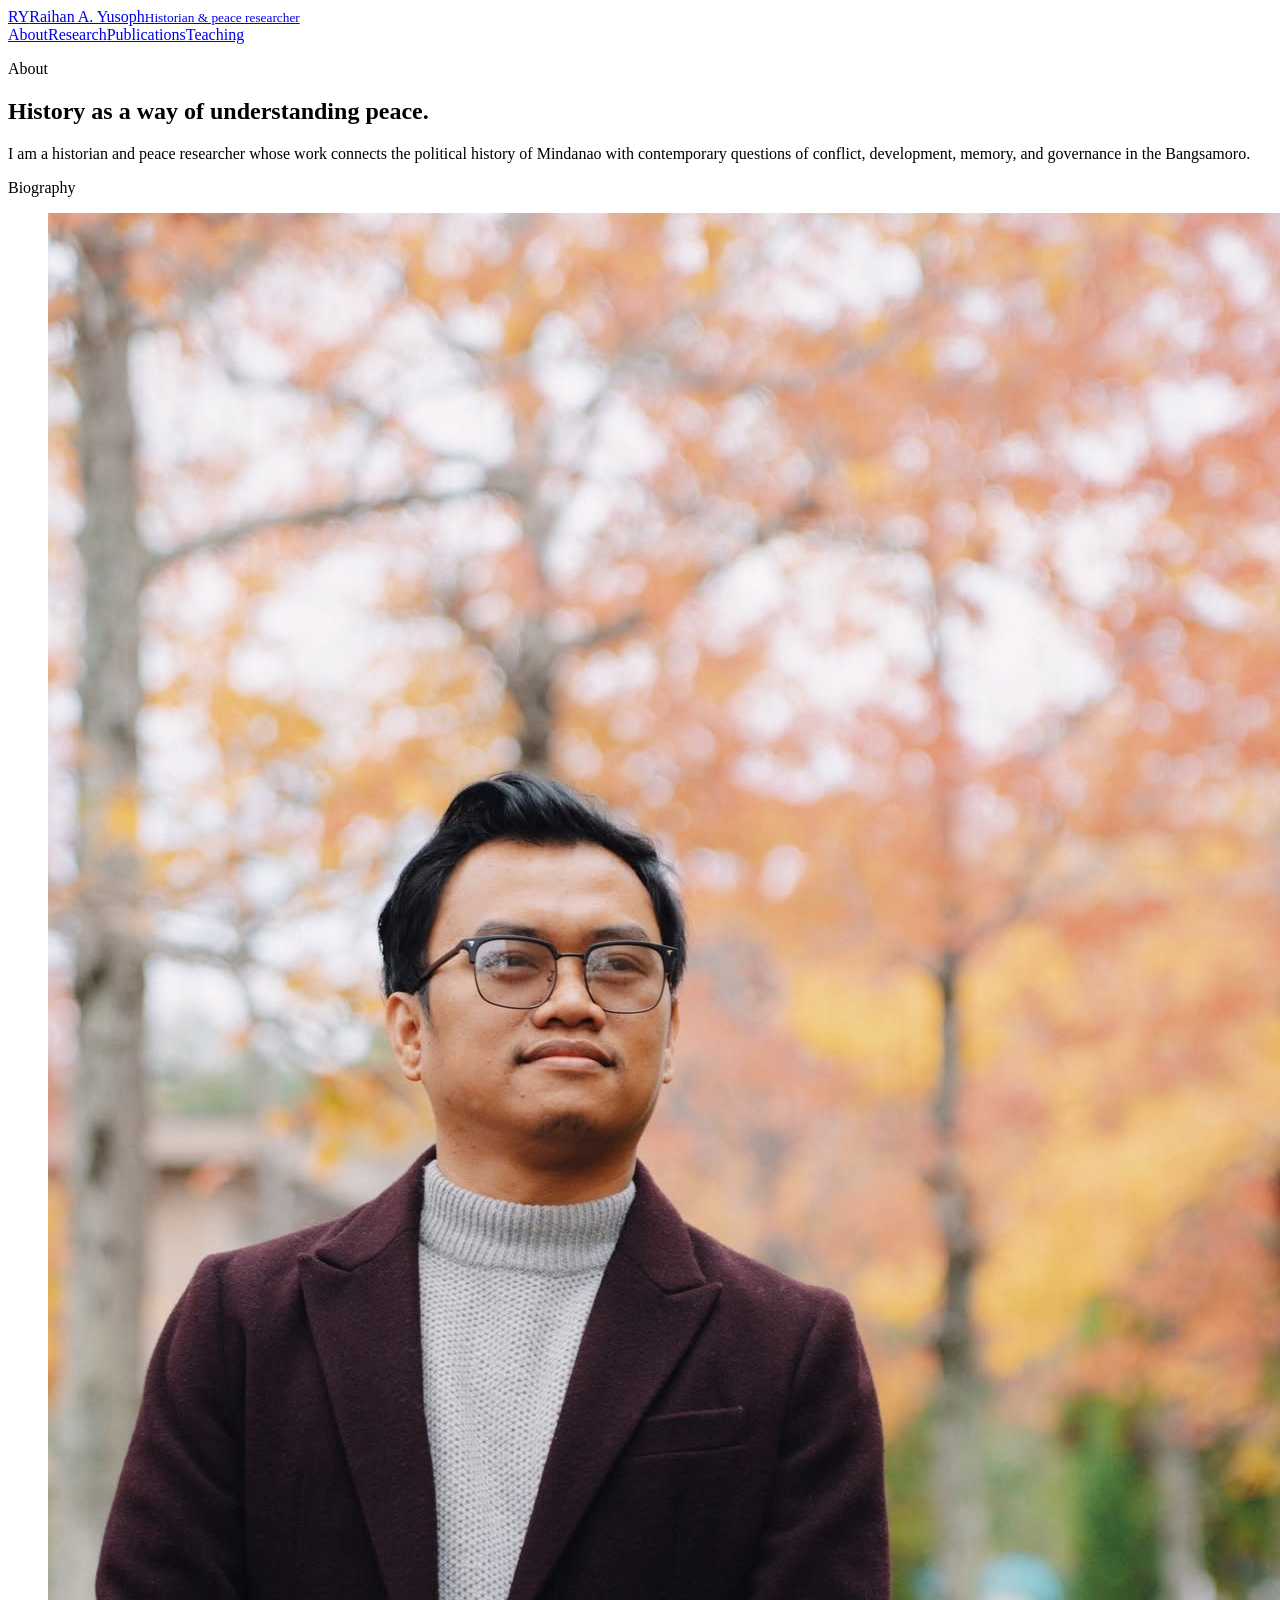
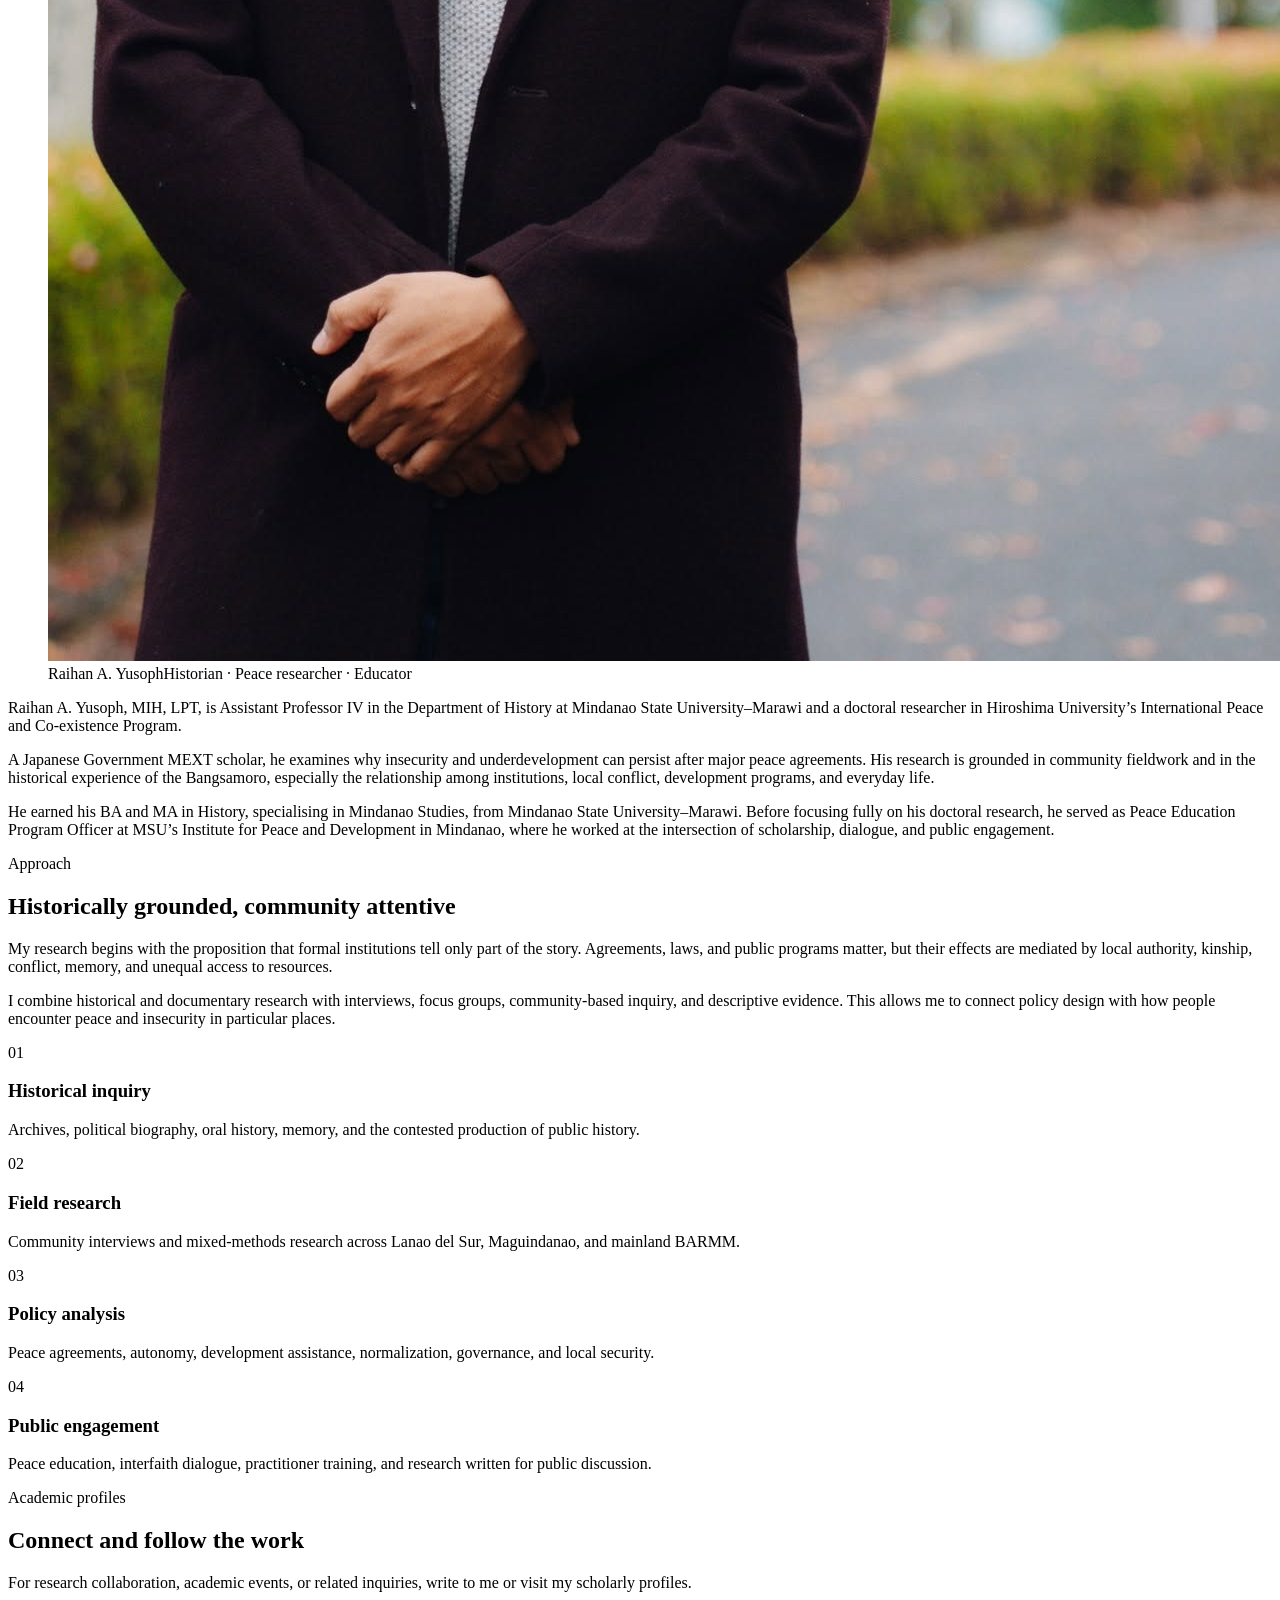
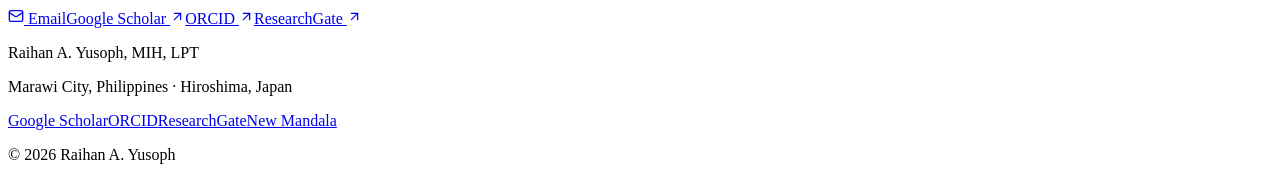
==== about/index.html @ 6f62a9eb "Add portrait to About page" ====
<!DOCTYPE html><html lang="en"><head><meta charSet="utf-8"/><meta name="viewport" content="width=device-width, initial-scale=1"/><link rel="preload" href="/raihan-yusoph-portrait.jpg" as="image"/><link rel="stylesheet" href="/_next/static/chunks/05~02jgeslli8.css" data-precedence="next"/><link rel="preload" as="script" fetchPriority="low" href="/_next/static/chunks/15xrurgzs99gv.js"/><script src="/_next/static/chunks/0dgq26a5_oy.a.js" async=""></script><script src="/_next/static/chunks/07lhk_q6pmm3r.js" async=""></script><script src="/_next/static/chunks/0au83~zq0~0pf.js" async=""></script><script src="/_next/static/chunks/turbopack-07ur8f85nectq.js" async=""></script><script src="/_next/static/chunks/01xlw8hd842-c.js" async=""></script><script src="/_next/static/chunks/0d3shmwh5_nmn.js" async=""></script><script src="/_next/static/chunks/0s7e_195_1~m9.js" async=""></script><title>About | Raihan A. Yusoph</title><meta name="description" content="Biography and academic profile of historian and peace researcher Raihan A. Yusoph."/><meta name="author" content="Raihan A. Yusoph"/><meta name="keywords" content="Raihan A. Yusoph,Bangsamoro studies,Mindanao history,peace and conflict studies,Mranaw history"/><link rel="shortcut icon" href="/favicon.svg"/><link rel="icon" href="/favicon.svg"/><script src="/_next/static/chunks/03~yq9q893hmn.js" noModule=""></script></head><body><div hidden=""><!--$--><!--/$--></div><div class="site-shell"><header class="site-header"><div class="header-inner"><a class="brand" aria-label="Raihan A. Yusoph, home" href="/"><span class="brand-mark">RY</span><span class="brand-name">Raihan A. Yusoph<small>Historian &amp; peace researcher</small></span></a><nav aria-label="Primary navigation"><a href="/about/">About</a><a href="/research/">Research</a><a href="/publications/">Publications</a><a href="/teaching/">Teaching</a></nav></div></header><main><section class="page-hero"><div class="content-grid page-hero-grid"><p class="eyebrow">About</p><div><h1>History as a way of understanding peace.</h1><p class="lede">I am a historian and peace researcher whose work connects the political history of Mindanao with contemporary questions of conflict, development, memory, and governance in the Bangsamoro.</p></div></div></section><div class="content-grid page-body"><section class="page-section"><p class="page-label">Biography</p><div class="biography-layout"><figure class="portrait-figure"><img alt="Portrait of Raihan A. Yusoph outdoors in autumn" height="2048" src="/raihan-yusoph-portrait.jpg" width="1365"/><figcaption><span>Raihan A. Yusoph</span>Historian · Peace researcher · Educator</figcaption></figure><div class="prose biography-copy"><p class="large-copy">Raihan A. Yusoph, MIH, LPT, is Assistant Professor IV in the Department of History at Mindanao State University–Marawi and a doctoral researcher in Hiroshima University’s International Peace and Co-existence Program.</p><p>A Japanese Government MEXT scholar, he examines why insecurity and underdevelopment can persist after major peace agreements. His research is grounded in community fieldwork and in the historical experience of the Bangsamoro, especially the relationship among institutions, local conflict, development programs, and everyday life.</p><p>He earned his BA and MA in History, specialising in Mindanao Studies, from Mindanao State University–Marawi. Before focusing fully on his doctoral research, he served as Peace Education Program Officer at MSU’s Institute for Peace and Development in Mindanao, where he worked at the intersection of scholarship, dialogue, and public engagement.</p></div></div></section><section class="page-section"><p class="page-label">Approach</p><div class="prose"><h2>Historically grounded, community attentive</h2><p>My research begins with the proposition that formal institutions tell only part of the story. Agreements, laws, and public programs matter, but their effects are mediated by local authority, kinship, conflict, memory, and unequal access to resources.</p><p>I combine historical and documentary research with interviews, focus groups, community-based inquiry, and descriptive evidence. This allows me to connect policy design with how people encounter peace and insecurity in particular places.</p><div class="detail-list"><article class="detail-card"><span>01</span><h3>Historical inquiry</h3><p>Archives, political biography, oral history, memory, and the contested production of public history.</p></article><article class="detail-card"><span>02</span><h3>Field research</h3><p>Community interviews and mixed-methods research across Lanao del Sur, Maguindanao, and mainland BARMM.</p></article><article class="detail-card"><span>03</span><h3>Policy analysis</h3><p>Peace agreements, autonomy, development assistance, normalization, governance, and local security.</p></article><article class="detail-card"><span>04</span><h3>Public engagement</h3><p>Peace education, interfaith dialogue, practitioner training, and research written for public discussion.</p></article></div></div></section><section class="page-section"><p class="page-label">Academic profiles</p><div class="prose"><h2>Connect and follow the work</h2><p>For research collaboration, academic events, or related inquiries, write to me or visit my scholarly profiles.</p><div class="profile-links"><a class="button button-primary" href="mailto:yusophraihan@gmail.com"><svg xmlns="http://www.w3.org/2000/svg" width="16" height="16" viewBox="0 0 24 24" fill="none" stroke="currentColor" stroke-width="2" stroke-linecap="round" stroke-linejoin="round" class="lucide lucide-mail" aria-hidden="true"><path d="m22 7-8.991 5.727a2 2 0 0 1-2.009 0L2 7"></path><rect x="2" y="4" width="20" height="16" rx="2"></rect></svg> Email</a><a class="button" href="https://scholar.google.com/citations?hl=en&amp;user=7pfpm74AAAAJ" rel="noreferrer" target="_blank">Google Scholar <svg xmlns="http://www.w3.org/2000/svg" width="15" height="15" viewBox="0 0 24 24" fill="none" stroke="currentColor" stroke-width="2" stroke-linecap="round" stroke-linejoin="round" class="lucide lucide-arrow-up-right" aria-hidden="true"><path d="M7 7h10v10"></path><path d="M7 17 17 7"></path></svg></a><a class="button" href="https://orcid.org/0000-0001-9791-6979" rel="noreferrer" target="_blank">ORCID <svg xmlns="http://www.w3.org/2000/svg" width="15" height="15" viewBox="0 0 24 24" fill="none" stroke="currentColor" stroke-width="2" stroke-linecap="round" stroke-linejoin="round" class="lucide lucide-arrow-up-right" aria-hidden="true"><path d="M7 7h10v10"></path><path d="M7 17 17 7"></path></svg></a><a class="button" href="https://www.researchgate.net/profile/Raihan-Yusoph" rel="noreferrer" target="_blank">ResearchGate <svg xmlns="http://www.w3.org/2000/svg" width="15" height="15" viewBox="0 0 24 24" fill="none" stroke="currentColor" stroke-width="2" stroke-linecap="round" stroke-linejoin="round" class="lucide lucide-arrow-up-right" aria-hidden="true"><path d="M7 7h10v10"></path><path d="M7 17 17 7"></path></svg></a></div></div></section></div></main><footer class="site-footer"><div class="content-grid footer-grid"><div><p class="footer-name">Raihan A. Yusoph, MIH, LPT</p><p>Marawi City, Philippines · Hiroshima, Japan</p></div><div class="footer-links" aria-label="Academic profiles"><a href="https://scholar.google.com/citations?hl=en&amp;user=7pfpm74AAAAJ" rel="noreferrer" target="_blank">Google Scholar</a><a href="https://orcid.org/0000-0001-9791-6979" rel="noreferrer" target="_blank">ORCID</a><a href="https://www.researchgate.net/profile/Raihan-Yusoph" rel="noreferrer" target="_blank">ResearchGate</a><a href="https://www.newmandala.org/author/raihanyusoph/" rel="noreferrer" target="_blank">New Mandala</a></div><p class="footer-note">© <!-- -->2026<!-- --> Raihan A. Yusoph</p></div></footer></div><!--$--><!--/$--><script src="/_next/static/chunks/15xrurgzs99gv.js" id="_R_" async=""></script><script>(self.__next_f=self.__next_f||[]).push([0])</script><script>self.__next_f.push([1,"1:\"$Sreact.fragment\"\n2:I[39756,[\"/_next/static/chunks/01xlw8hd842-c.js\",\"/_next/static/chunks/0d3shmwh5_nmn.js\"],\"default\"]\n3:I[37457,[\"/_next/static/chunks/01xlw8hd842-c.js\",\"/_next/static/chunks/0d3shmwh5_nmn.js\"],\"default\"]\n4:I[22016,[\"/_next/static/chunks/01xlw8hd842-c.js\",\"/_next/static/chunks/0d3shmwh5_nmn.js\",\"/_next/static/chunks/0s7e_195_1~m9.js\"],\"\"]\nd:I[68027,[\"/_next/static/chunks/01xlw8hd842-c.js\",\"/_next/static/chunks/0d3shmwh5_nmn.js\"],\"default\",1]\n:HL[\"/_next/static/chunks/05~02jgeslli8.css\",\"style\"]\n:HL[\"/raihan-yusoph-portrait.jpg\",\"image\"]\n"])</script><script>self.__next_f.push([1,"0:{\"P\":null,\"c\":[\"\",\"about\",\"\"],\"q\":\"\",\"i\":false,\"f\":[[[\"\",{\"children\":[\"about\",{\"children\":[\"__PAGE__\",{}]}]},\"$undefined\",\"$undefined\",16],[[\"$\",\"$1\",\"c\",{\"children\":[[[\"$\",\"link\",\"0\",{\"rel\":\"stylesheet\",\"href\":\"/_next/static/chunks/05~02jgeslli8.css\",\"precedence\":\"next\",\"crossOrigin\":\"$undefined\",\"nonce\":\"$undefined\"}],[\"$\",\"script\",\"script-0\",{\"src\":\"/_next/static/chunks/01xlw8hd842-c.js\",\"async\":true,\"nonce\":\"$undefined\"}],[\"$\",\"script\",\"script-1\",{\"src\":\"/_next/static/chunks/0d3shmwh5_nmn.js\",\"async\":true,\"nonce\":\"$undefined\"}]],[\"$\",\"html\",null,{\"lang\":\"en\",\"children\":[\"$\",\"body\",null,{\"children\":[\"$\",\"$L2\",null,{\"parallelRouterKey\":\"children\",\"error\":\"$undefined\",\"errorStyles\":\"$undefined\",\"errorScripts\":\"$undefined\",\"template\":[\"$\",\"$L3\",null,{}],\"templateStyles\":\"$undefined\",\"templateScripts\":\"$undefined\",\"notFound\":[[[\"$\",\"title\",null,{\"children\":\"404: This page could not be found.\"}],[\"$\",\"div\",null,{\"style\":{\"fontFamily\":\"system-ui,\\\"Segoe UI\\\",Roboto,Helvetica,Arial,sans-serif,\\\"Apple Color Emoji\\\",\\\"Segoe UI Emoji\\\"\",\"height\":\"100vh\",\"textAlign\":\"center\",\"display\":\"flex\",\"flexDirection\":\"column\",\"alignItems\":\"center\",\"justifyContent\":\"center\"},\"children\":[\"$\",\"div\",null,{\"children\":[[\"$\",\"style\",null,{\"dangerouslySetInnerHTML\":{\"__html\":\"body{color:#000;background:#fff;margin:0}.next-error-h1{border-right:1px solid rgba(0,0,0,.3)}@media (prefers-color-scheme:dark){body{color:#fff;background:#000}.next-error-h1{border-right:1px solid rgba(255,255,255,.3)}}\"}}],[\"$\",\"h1\",null,{\"className\":\"next-error-h1\",\"style\":{\"display\":\"inline-block\",\"margin\":\"0 20px 0 0\",\"padding\":\"0 23px 0 0\",\"fontSize\":24,\"fontWeight\":500,\"verticalAlign\":\"top\",\"lineHeight\":\"49px\"},\"children\":404}],[\"$\",\"div\",null,{\"style\":{\"display\":\"inline-block\"},\"children\":[\"$\",\"h2\",null,{\"style\":{\"fontSize\":14,\"fontWeight\":400,\"lineHeight\":\"49px\",\"margin\":0},\"children\":\"This page could not be found.\"}]}]]}]}]],[]],\"forbidden\":\"$undefined\",\"unauthorized\":\"$undefined\"}]}]}]]}],{\"children\":[[\"$\",\"$1\",\"c\",{\"children\":[null,[\"$\",\"$L2\",null,{\"parallelRouterKey\":\"children\",\"error\":\"$undefined\",\"errorStyles\":\"$undefined\",\"errorScripts\":\"$undefined\",\"template\":[\"$\",\"$L3\",null,{}],\"templateStyles\":\"$undefined\",\"templateScripts\":\"$undefined\",\"notFound\":\"$undefined\",\"forbidden\":\"$undefined\",\"unauthorized\":\"$undefined\"}]]}],{\"children\":[[\"$\",\"$1\",\"c\",{\"children\":[[\"$\",\"div\",null,{\"className\":\"site-shell\",\"children\":[[\"$\",\"header\",null,{\"className\":\"site-header\",\"children\":[\"$\",\"div\",null,{\"className\":\"header-inner\",\"children\":[[\"$\",\"$L4\",null,{\"className\":\"brand\",\"href\":\"/\",\"aria-label\":\"Raihan A. Yusoph, home\",\"children\":[[\"$\",\"span\",null,{\"className\":\"brand-mark\",\"children\":\"RY\"}],[\"$\",\"span\",null,{\"className\":\"brand-name\",\"children\":[\"Raihan A. Yusoph\",[\"$\",\"small\",null,{\"children\":\"Historian \u0026 peace researcher\"}]]}]]}],[\"$\",\"nav\",null,{\"aria-label\":\"Primary navigation\",\"children\":[[\"$\",\"$L4\",\"/about\",{\"href\":\"/about\",\"children\":\"About\"}],[\"$\",\"$L4\",\"/research\",{\"href\":\"/research\",\"children\":\"Research\"}],[\"$\",\"$L4\",\"/publications\",{\"href\":\"/publications\",\"children\":\"Publications\"}],[\"$\",\"$L4\",\"/teaching\",{\"href\":\"/teaching\",\"children\":\"Teaching\"}]]}]]}]}],[\"$\",\"main\",null,{\"children\":[[\"$\",\"section\",null,{\"className\":\"page-hero\",\"children\":[\"$\",\"div\",null,{\"className\":\"content-grid page-hero-grid\",\"children\":[[\"$\",\"p\",null,{\"className\":\"eyebrow\",\"children\":\"About\"}],[\"$\",\"div\",null,{\"children\":[[\"$\",\"h1\",null,{\"children\":\"History as a way of understanding peace.\"}],[\"$\",\"p\",null,{\"className\":\"lede\",\"children\":\"I am a historian and peace researcher whose work connects the political history of Mindanao with contemporary questions of conflict, development, memory, and governance in the Bangsamoro.\"}]]}]]}]}],[\"$\",\"div\",null,{\"className\":\"content-grid page-body\",\"children\":[[\"$\",\"section\",null,{\"className\":\"page-section\",\"children\":[[\"$\",\"p\",null,{\"className\":\"page-label\",\"children\":\"Biography\"}],[\"$\",\"div\",null,{\"className\":\"biography-layout\",\"children\":[[\"$\",\"figure\",null,{\"className\":\"portrait-figure\",\"children\":[[\"$\",\"img\",null,{\"alt\":\"Portrait of Raihan A. Yusoph outdoors in autumn\",\"height\":\"2048\",\"src\":\"/raihan-yusoph-portrait.jpg\",\"width\":\"1365\"}],[\"$\",\"figcaption\",null,{\"children\":[[\"$\",\"span\",null,{\"children\":\"Raihan A. Yusoph\"}],\"Historian · Peace researcher · Educator\"]}]]}],[\"$\",\"div\",null,{\"className\":\"prose biography-copy\",\"children\":[[\"$\",\"p\",null,{\"className\":\"large-copy\",\"children\":\"Raihan A. Yusoph, MIH, LPT, is Assistant Professor IV in the Department of History at Mindanao State University–Marawi and a doctoral researcher in Hiroshima University’s International Peace and Co-existence Program.\"}],[\"$\",\"p\",null,{\"children\":\"A Japanese Government MEXT scholar, he examines why insecurity and underdevelopment can persist after major peace agreements. His research is grounded in community fieldwork and in the historical experience of the Bangsamoro, especially the relationship among institutions, local conflict, development programs, and everyday life.\"}],\"$L5\"]}]]}]]}],\"$L6\",\"$L7\"]}]]}],\"$L8\"]}],[\"$L9\"],\"$La\"]}],{},null,false,null]},null,false,\"$@b\"]},null,false,null],\"$Lc\",false]],\"m\":\"$undefined\",\"G\":[\"$d\",[\"$Le\"]],\"S\":true,\"h\":null,\"s\":\"$undefined\",\"l\":\"$undefined\",\"p\":\"$undefined\",\"d\":\"$undefined\",\"b\":\"tvc-vBBfySgjuIzYRLjvT\"}\n"])</script><script>self.__next_f.push([1,"f:I[5014,[\"/_next/static/chunks/01xlw8hd842-c.js\",\"/_next/static/chunks/0d3shmwh5_nmn.js\",\"/_next/static/chunks/0s7e_195_1~m9.js\"],\"default\"]\n10:I[97367,[\"/_next/static/chunks/01xlw8hd842-c.js\",\"/_next/static/chunks/0d3shmwh5_nmn.js\"],\"OutletBoundary\"]\n11:\"$Sreact.suspense\"\n14:I[97367,[\"/_next/static/chunks/01xlw8hd842-c.js\",\"/_next/static/chunks/0d3shmwh5_nmn.js\"],\"ViewportBoundary\"]\n16:I[97367,[\"/_next/static/chunks/01xlw8hd842-c.js\",\"/_next/static/chunks/0d3shmwh5_nmn.js\"],\"MetadataBoundary\"]\n5:[\"$\",\"p\",null,{\"children\":\"He earned his BA and MA in History, specialising in Mindanao Studies, from Mindanao State University–Marawi. Before focusing fully on his doctoral research, he served as Peace Education Program Officer at MSU’s Institute for Peace and Development in Mindanao, where he worked at the intersection of scholarship, dialogue, and public engagement.\"}]\n"])</script><script>self.__next_f.push([1,"6:[\"$\",\"section\",null,{\"className\":\"page-section\",\"children\":[[\"$\",\"p\",null,{\"className\":\"page-label\",\"children\":\"Approach\"}],[\"$\",\"div\",null,{\"className\":\"prose\",\"children\":[[\"$\",\"h2\",null,{\"children\":\"Historically grounded, community attentive\"}],[\"$\",\"p\",null,{\"children\":\"My research begins with the proposition that formal institutions tell only part of the story. Agreements, laws, and public programs matter, but their effects are mediated by local authority, kinship, conflict, memory, and unequal access to resources.\"}],[\"$\",\"p\",null,{\"children\":\"I combine historical and documentary research with interviews, focus groups, community-based inquiry, and descriptive evidence. This allows me to connect policy design with how people encounter peace and insecurity in particular places.\"}],[\"$\",\"div\",null,{\"className\":\"detail-list\",\"children\":[[\"$\",\"article\",null,{\"className\":\"detail-card\",\"children\":[[\"$\",\"span\",null,{\"children\":\"01\"}],[\"$\",\"h3\",null,{\"children\":\"Historical inquiry\"}],[\"$\",\"p\",null,{\"children\":\"Archives, political biography, oral history, memory, and the contested production of public history.\"}]]}],[\"$\",\"article\",null,{\"className\":\"detail-card\",\"children\":[[\"$\",\"span\",null,{\"children\":\"02\"}],[\"$\",\"h3\",null,{\"children\":\"Field research\"}],[\"$\",\"p\",null,{\"children\":\"Community interviews and mixed-methods research across Lanao del Sur, Maguindanao, and mainland BARMM.\"}]]}],[\"$\",\"article\",null,{\"className\":\"detail-card\",\"children\":[[\"$\",\"span\",null,{\"children\":\"03\"}],[\"$\",\"h3\",null,{\"children\":\"Policy analysis\"}],[\"$\",\"p\",null,{\"children\":\"Peace agreements, autonomy, development assistance, normalization, governance, and local security.\"}]]}],[\"$\",\"article\",null,{\"className\":\"detail-card\",\"children\":[[\"$\",\"span\",null,{\"children\":\"04\"}],[\"$\",\"h3\",null,{\"children\":\"Public engagement\"}],[\"$\",\"p\",null,{\"children\":\"Peace education, interfaith dialogue, practitioner training, and research written for public discussion.\"}]]}]]}]]}]]}]\n"])</script><script>self.__next_f.push([1,"7:[\"$\",\"section\",null,{\"className\":\"page-section\",\"children\":[[\"$\",\"p\",null,{\"className\":\"page-label\",\"children\":\"Academic profiles\"}],[\"$\",\"div\",null,{\"className\":\"prose\",\"children\":[[\"$\",\"h2\",null,{\"children\":\"Connect and follow the work\"}],[\"$\",\"p\",null,{\"children\":\"For research collaboration, academic events, or related inquiries, write to me or visit my scholarly profiles.\"}],[\"$\",\"div\",null,{\"className\":\"profile-links\",\"children\":[[\"$\",\"a\",null,{\"className\":\"button button-primary\",\"href\":\"mailto:yusophraihan@gmail.com\",\"children\":[[\"$\",\"$Lf\",null,{\"ref\":\"$undefined\",\"iconNode\":[[\"path\",{\"d\":\"m22 7-8.991 5.727a2 2 0 0 1-2.009 0L2 7\",\"key\":\"132q7q\"}],[\"rect\",{\"x\":\"2\",\"y\":\"4\",\"width\":\"20\",\"height\":\"16\",\"rx\":\"2\",\"key\":\"izxlao\"}]],\"className\":\"lucide-mail\",\"size\":16}],\" Email\"]}],[\"$\",\"a\",null,{\"className\":\"button\",\"href\":\"https://scholar.google.com/citations?hl=en\u0026user=7pfpm74AAAAJ\",\"rel\":\"noreferrer\",\"target\":\"_blank\",\"children\":[\"Google Scholar \",[\"$\",\"$Lf\",null,{\"ref\":\"$undefined\",\"iconNode\":[[\"path\",{\"d\":\"M7 7h10v10\",\"key\":\"1tivn9\"}],[\"path\",{\"d\":\"M7 17 17 7\",\"key\":\"1vkiza\"}]],\"className\":\"lucide-arrow-up-right\",\"size\":15}]]}],[\"$\",\"a\",null,{\"className\":\"button\",\"href\":\"https://orcid.org/0000-0001-9791-6979\",\"rel\":\"noreferrer\",\"target\":\"_blank\",\"children\":[\"ORCID \",[\"$\",\"$Lf\",null,{\"ref\":\"$undefined\",\"iconNode\":\"$7:props:children:1:props:children:2:props:children:1:props:children:1:props:iconNode\",\"className\":\"lucide-arrow-up-right\",\"size\":15}]]}],[\"$\",\"a\",null,{\"className\":\"button\",\"href\":\"https://www.researchgate.net/profile/Raihan-Yusoph\",\"rel\":\"noreferrer\",\"target\":\"_blank\",\"children\":[\"ResearchGate \",[\"$\",\"$Lf\",null,{\"ref\":\"$undefined\",\"iconNode\":\"$7:props:children:1:props:children:2:props:children:1:props:children:1:props:iconNode\",\"className\":\"lucide-arrow-up-right\",\"size\":15}]]}]]}]]}]]}]\n"])</script><script>self.__next_f.push([1,"8:[\"$\",\"footer\",null,{\"className\":\"site-footer\",\"children\":[\"$\",\"div\",null,{\"className\":\"content-grid footer-grid\",\"children\":[[\"$\",\"div\",null,{\"children\":[[\"$\",\"p\",null,{\"className\":\"footer-name\",\"children\":\"Raihan A. Yusoph, MIH, LPT\"}],[\"$\",\"p\",null,{\"children\":\"Marawi City, Philippines · Hiroshima, Japan\"}]]}],[\"$\",\"div\",null,{\"className\":\"footer-links\",\"aria-label\":\"Academic profiles\",\"children\":[[\"$\",\"a\",\"Google Scholar\",{\"href\":\"https://scholar.google.com/citations?hl=en\u0026user=7pfpm74AAAAJ\",\"rel\":\"noreferrer\",\"target\":\"_blank\",\"children\":\"Google Scholar\"}],[\"$\",\"a\",\"ORCID\",{\"href\":\"https://orcid.org/0000-0001-9791-6979\",\"rel\":\"noreferrer\",\"target\":\"_blank\",\"children\":\"ORCID\"}],[\"$\",\"a\",\"ResearchGate\",{\"href\":\"https://www.researchgate.net/profile/Raihan-Yusoph\",\"rel\":\"noreferrer\",\"target\":\"_blank\",\"children\":\"ResearchGate\"}],[\"$\",\"a\",\"New Mandala\",{\"href\":\"https://www.newmandala.org/author/raihanyusoph/\",\"rel\":\"noreferrer\",\"target\":\"_blank\",\"children\":\"New Mandala\"}]]}],[\"$\",\"p\",null,{\"className\":\"footer-note\",\"children\":[\"© \",2026,\" Raihan A. Yusoph\"]}]]}]}]\n9:[\"$\",\"script\",\"script-0\",{\"src\":\"/_next/static/chunks/0s7e_195_1~m9.js\",\"async\":true,\"nonce\":\"$undefined\"}]\na:[\"$\",\"$L10\",null,{\"children\":[\"$\",\"$11\",null,{\"name\":\"Next.MetadataOutlet\",\"children\":\"$@12\"}]}]\n13:[]\nb:\"$W13\"\nc:[\"$\",\"$1\",\"h\",{\"children\":[null,[\"$\",\"$L14\",null,{\"children\":\"$L15\"}],[\"$\",\"div\",null,{\"hidden\":true,\"children\":[\"$\",\"$L16\",null,{\"children\":[\"$\",\"$11\",null,{\"name\":\"Next.Metadata\",\"children\":\"$L17\"}]}]}],null]}]\ne:[\"$\",\"link\",\"0\",{\"rel\":\"stylesheet\",\"href\":\"/_next/static/chunks/05~02jgeslli8.css\",\"precedence\":\"next\",\"crossOrigin\":\"$undefined\",\"nonce\":\"$undefined\"}]\n"])</script><script>self.__next_f.push([1,"15:[[\"$\",\"meta\",\"0\",{\"charSet\":\"utf-8\"}],[\"$\",\"meta\",\"1\",{\"name\":\"viewport\",\"content\":\"width=device-width, initial-scale=1\"}]]\n"])</script><script>self.__next_f.push([1,"18:I[27201,[\"/_next/static/chunks/01xlw8hd842-c.js\",\"/_next/static/chunks/0d3shmwh5_nmn.js\"],\"IconMark\"]\n12:null\n17:[[\"$\",\"title\",\"0\",{\"children\":\"About | Raihan A. Yusoph\"}],[\"$\",\"meta\",\"1\",{\"name\":\"description\",\"content\":\"Biography and academic profile of historian and peace researcher Raihan A. Yusoph.\"}],[\"$\",\"meta\",\"2\",{\"name\":\"author\",\"content\":\"Raihan A. Yusoph\"}],[\"$\",\"meta\",\"3\",{\"name\":\"keywords\",\"content\":\"Raihan A. Yusoph,Bangsamoro studies,Mindanao history,peace and conflict studies,Mranaw history\"}],[\"$\",\"link\",\"4\",{\"rel\":\"shortcut icon\",\"href\":\"/favicon.svg\"}],[\"$\",\"link\",\"5\",{\"rel\":\"icon\",\"href\":\"/favicon.svg\"}],[\"$\",\"$L18\",\"6\",{}]]\n"])</script></body></html>
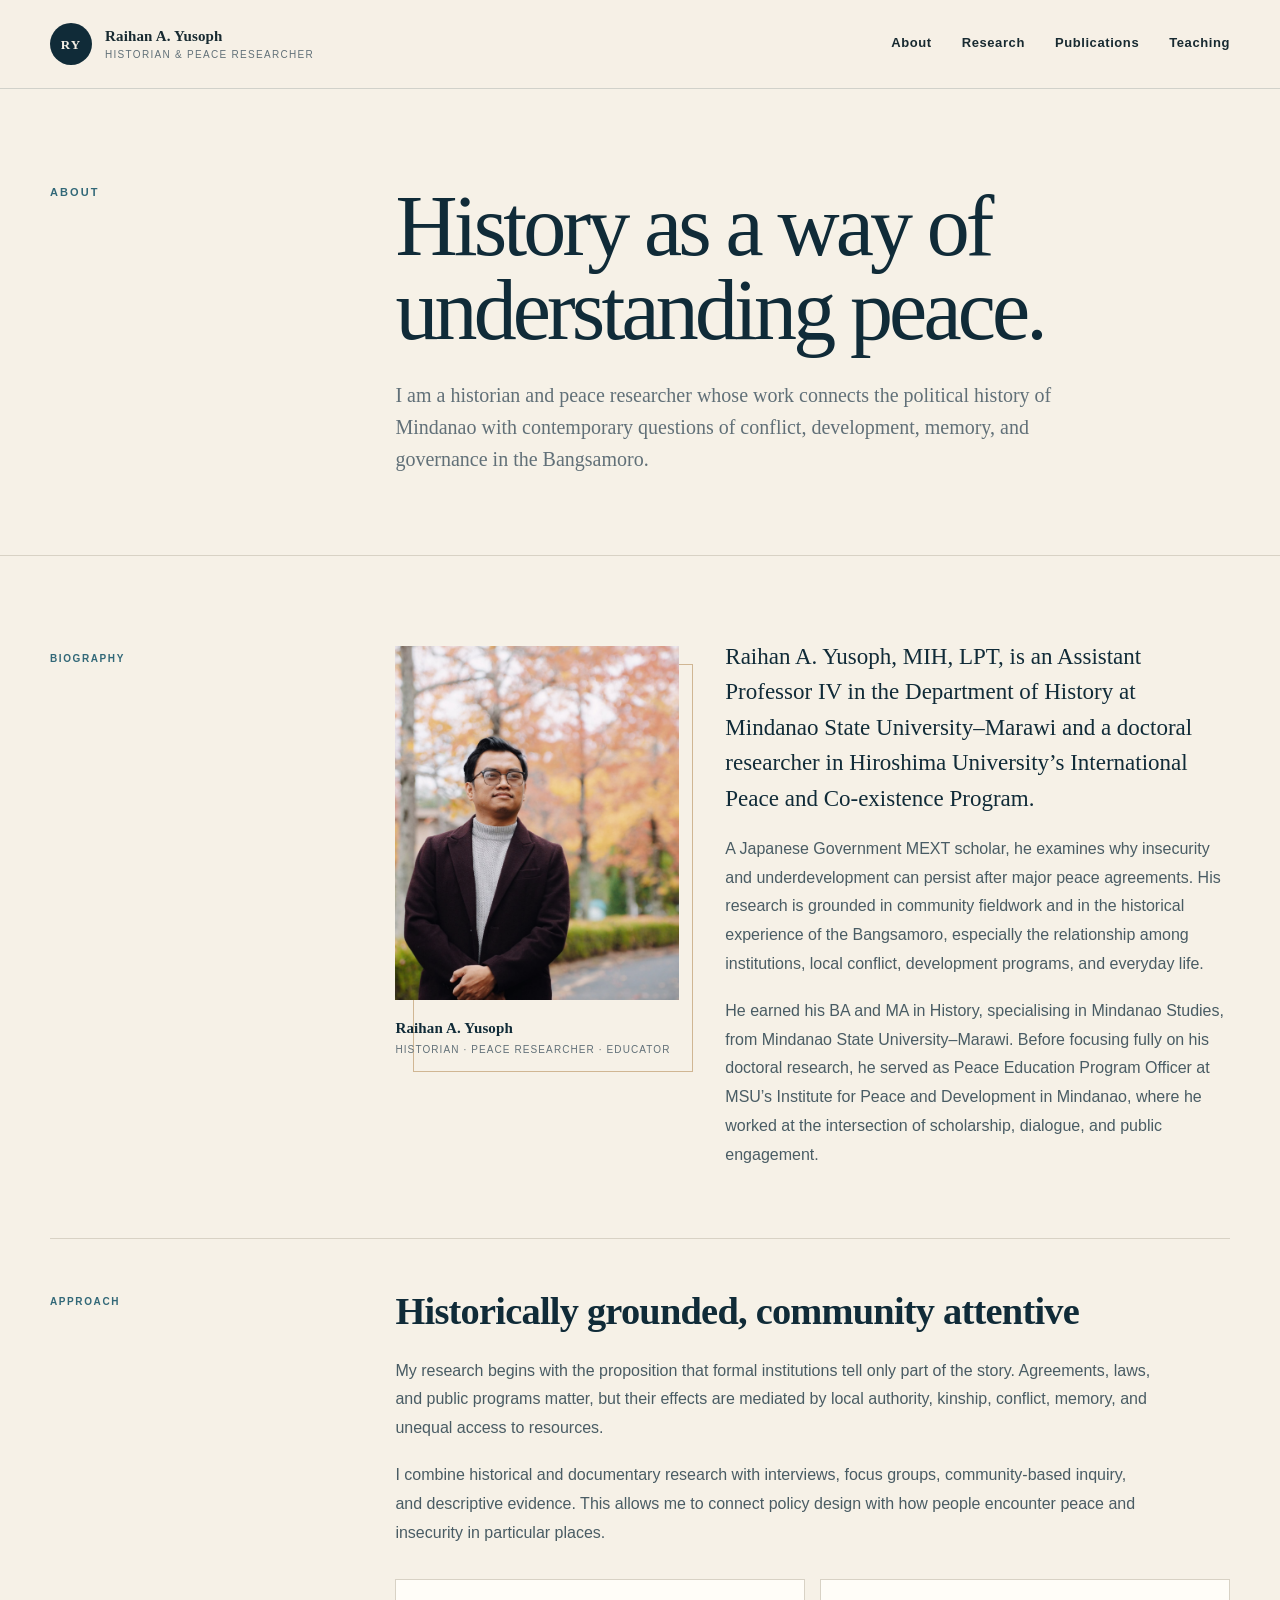
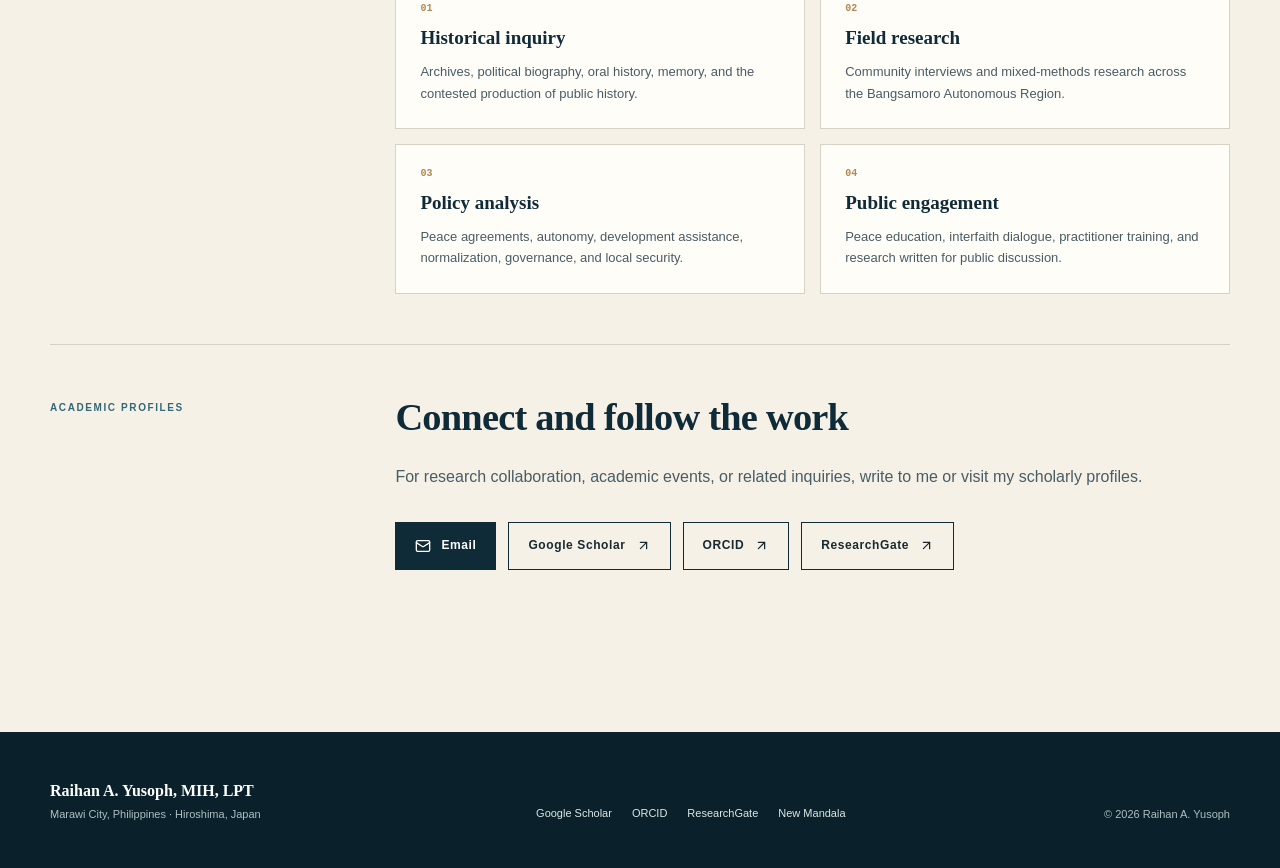
==== commit e86a1733: "Update About page wording" ====
--- a/about/index.html
+++ b/about/index.html
@@ -1 +1 @@
-<!DOCTYPE html><html lang="en"><head><meta charSet="utf-8"/><meta name="viewport" content="width=device-width, initial-scale=1"/><link rel="preload" href="/raihan-yusoph-portrait.jpg" as="image"/><link rel="stylesheet" href="/_next/static/chunks/05~02jgeslli8.css" data-precedence="next"/><link rel="preload" as="script" fetchPriority="low" href="/_next/static/chunks/15xrurgzs99gv.js"/><script src="/_next/static/chunks/0dgq26a5_oy.a.js" async=""></script><script src="/_next/static/chunks/07lhk_q6pmm3r.js" async=""></script><script src="/_next/static/chunks/0au83~zq0~0pf.js" async=""></script><script src="/_next/static/chunks/turbopack-07ur8f85nectq.js" async=""></script><script src="/_next/static/chunks/01xlw8hd842-c.js" async=""></script><script src="/_next/static/chunks/0d3shmwh5_nmn.js" async=""></script><script src="/_next/static/chunks/0s7e_195_1~m9.js" async=""></script><title>About | Raihan A. Yusoph</title><meta name="description" content="Biography and academic profile of historian and peace researcher Raihan A. Yusoph."/><meta name="author" content="Raihan A. Yusoph"/><meta name="keywords" content="Raihan A. Yusoph,Bangsamoro studies,Mindanao history,peace and conflict studies,Mranaw history"/><link rel="shortcut icon" href="/favicon.svg"/><link rel="icon" href="/favicon.svg"/><script src="/_next/static/chunks/03~yq9q893hmn.js" noModule=""></script></head><body><div hidden=""><!--$--><!--/$--></div><div class="site-shell"><header class="site-header"><div class="header-inner"><a class="brand" aria-label="Raihan A. Yusoph, home" href="/"><span class="brand-mark">RY</span><span class="brand-name">Raihan A. Yusoph<small>Historian &amp; peace researcher</small></span></a><nav aria-label="Primary navigation"><a href="/about/">About</a><a href="/research/">Research</a><a href="/publications/">Publications</a><a href="/teaching/">Teaching</a></nav></div></header><main><section class="page-hero"><div class="content-grid page-hero-grid"><p class="eyebrow">About</p><div><h1>History as a way of understanding peace.</h1><p class="lede">I am a historian and peace researcher whose work connects the political history of Mindanao with contemporary questions of conflict, development, memory, and governance in the Bangsamoro.</p></div></div></section><div class="content-grid page-body"><section class="page-section"><p class="page-label">Biography</p><div class="biography-layout"><figure class="portrait-figure"><img alt="Portrait of Raihan A. Yusoph outdoors in autumn" height="2048" src="/raihan-yusoph-portrait.jpg" width="1365"/><figcaption><span>Raihan A. Yusoph</span>Historian · Peace researcher · Educator</figcaption></figure><div class="prose biography-copy"><p class="large-copy">Raihan A. Yusoph, MIH, LPT, is Assistant Professor IV in the Department of History at Mindanao State University–Marawi and a doctoral researcher in Hiroshima University’s International Peace and Co-existence Program.</p><p>A Japanese Government MEXT scholar, he examines why insecurity and underdevelopment can persist after major peace agreements. His research is grounded in community fieldwork and in the historical experience of the Bangsamoro, especially the relationship among institutions, local conflict, development programs, and everyday life.</p><p>He earned his BA and MA in History, specialising in Mindanao Studies, from Mindanao State University–Marawi. Before focusing fully on his doctoral research, he served as Peace Education Program Officer at MSU’s Institute for Peace and Development in Mindanao, where he worked at the intersection of scholarship, dialogue, and public engagement.</p></div></div></section><section class="page-section"><p class="page-label">Approach</p><div class="prose"><h2>Historically grounded, community attentive</h2><p>My research begins with the proposition that formal institutions tell only part of the story. Agreements, laws, and public programs matter, but their effects are mediated by local authority, kinship, conflict, memory, and unequal access to resources.</p><p>I combine historical and documentary research with interviews, focus groups, community-based inquiry, and descriptive evidence. This allows me to connect policy design with how people encounter peace and insecurity in particular places.</p><div class="detail-list"><article class="detail-card"><span>01</span><h3>Historical inquiry</h3><p>Archives, political biography, oral history, memory, and the contested production of public history.</p></article><article class="detail-card"><span>02</span><h3>Field research</h3><p>Community interviews and mixed-methods research across Lanao del Sur, Maguindanao, and mainland BARMM.</p></article><article class="detail-card"><span>03</span><h3>Policy analysis</h3><p>Peace agreements, autonomy, development assistance, normalization, governance, and local security.</p></article><article class="detail-card"><span>04</span><h3>Public engagement</h3><p>Peace education, interfaith dialogue, practitioner training, and research written for public discussion.</p></article></div></div></section><section class="page-section"><p class="page-label">Academic profiles</p><div class="prose"><h2>Connect and follow the work</h2><p>For research collaboration, academic events, or related inquiries, write to me or visit my scholarly profiles.</p><div class="profile-links"><a class="button button-primary" href="mailto:yusophraihan@gmail.com"><svg xmlns="http://www.w3.org/2000/svg" width="16" height="16" viewBox="0 0 24 24" fill="none" stroke="currentColor" stroke-width="2" stroke-linecap="round" stroke-linejoin="round" class="lucide lucide-mail" aria-hidden="true"><path d="m22 7-8.991 5.727a2 2 0 0 1-2.009 0L2 7"></path><rect x="2" y="4" width="20" height="16" rx="2"></rect></svg> Email</a><a class="button" href="https://scholar.google.com/citations?hl=en&amp;user=7pfpm74AAAAJ" rel="noreferrer" target="_blank">Google Scholar <svg xmlns="http://www.w3.org/2000/svg" width="15" height="15" viewBox="0 0 24 24" fill="none" stroke="currentColor" stroke-width="2" stroke-linecap="round" stroke-linejoin="round" class="lucide lucide-arrow-up-right" aria-hidden="true"><path d="M7 7h10v10"></path><path d="M7 17 17 7"></path></svg></a><a class="button" href="https://orcid.org/0000-0001-9791-6979" rel="noreferrer" target="_blank">ORCID <svg xmlns="http://www.w3.org/2000/svg" width="15" height="15" viewBox="0 0 24 24" fill="none" stroke="currentColor" stroke-width="2" stroke-linecap="round" stroke-linejoin="round" class="lucide lucide-arrow-up-right" aria-hidden="true"><path d="M7 7h10v10"></path><path d="M7 17 17 7"></path></svg></a><a class="button" href="https://www.researchgate.net/profile/Raihan-Yusoph" rel="noreferrer" target="_blank">ResearchGate <svg xmlns="http://www.w3.org/2000/svg" width="15" height="15" viewBox="0 0 24 24" fill="none" stroke="currentColor" stroke-width="2" stroke-linecap="round" stroke-linejoin="round" class="lucide lucide-arrow-up-right" aria-hidden="true"><path d="M7 7h10v10"></path><path d="M7 17 17 7"></path></svg></a></div></div></section></div></main><footer class="site-footer"><div class="content-grid footer-grid"><div><p class="footer-name">Raihan A. Yusoph, MIH, LPT</p><p>Marawi City, Philippines · Hiroshima, Japan</p></div><div class="footer-links" aria-label="Academic profiles"><a href="https://scholar.google.com/citations?hl=en&amp;user=7pfpm74AAAAJ" rel="noreferrer" target="_blank">Google Scholar</a><a href="https://orcid.org/0000-0001-9791-6979" rel="noreferrer" target="_blank">ORCID</a><a href="https://www.researchgate.net/profile/Raihan-Yusoph" rel="noreferrer" target="_blank">ResearchGate</a><a href="https://www.newmandala.org/author/raihanyusoph/" rel="noreferrer" target="_blank">New Mandala</a></div><p class="footer-note">© <!-- -->2026<!-- --> Raihan A. Yusoph</p></div></footer></div><!--$--><!--/$--><script src="/_next/static/chunks/15xrurgzs99gv.js" id="_R_" async=""></script><script>(self.__next_f=self.__next_f||[]).push([0])</script><script>self.__next_f.push([1,"1:\"$Sreact.fragment\"\n2:I[39756,[\"/_next/static/chunks/01xlw8hd842-c.js\",\"/_next/static/chunks/0d3shmwh5_nmn.js\"],\"default\"]\n3:I[37457,[\"/_next/static/chunks/01xlw8hd842-c.js\",\"/_next/static/chunks/0d3shmwh5_nmn.js\"],\"default\"]\n4:I[22016,[\"/_next/static/chunks/01xlw8hd842-c.js\",\"/_next/static/chunks/0d3shmwh5_nmn.js\",\"/_next/static/chunks/0s7e_195_1~m9.js\"],\"\"]\nd:I[68027,[\"/_next/static/chunks/01xlw8hd842-c.js\",\"/_next/static/chunks/0d3shmwh5_nmn.js\"],\"default\",1]\n:HL[\"/_next/static/chunks/05~02jgeslli8.css\",\"style\"]\n:HL[\"/raihan-yusoph-portrait.jpg\",\"image\"]\n"])</script><script>self.__next_f.push([1,"0:{\"P\":null,\"c\":[\"\",\"about\",\"\"],\"q\":\"\",\"i\":false,\"f\":[[[\"\",{\"children\":[\"about\",{\"children\":[\"__PAGE__\",{}]}]},\"$undefined\",\"$undefined\",16],[[\"$\",\"$1\",\"c\",{\"children\":[[[\"$\",\"link\",\"0\",{\"rel\":\"stylesheet\",\"href\":\"/_next/static/chunks/05~02jgeslli8.css\",\"precedence\":\"next\",\"crossOrigin\":\"$undefined\",\"nonce\":\"$undefined\"}],[\"$\",\"script\",\"script-0\",{\"src\":\"/_next/static/chunks/01xlw8hd842-c.js\",\"async\":true,\"nonce\":\"$undefined\"}],[\"$\",\"script\",\"script-1\",{\"src\":\"/_next/static/chunks/0d3shmwh5_nmn.js\",\"async\":true,\"nonce\":\"$undefined\"}]],[\"$\",\"html\",null,{\"lang\":\"en\",\"children\":[\"$\",\"body\",null,{\"children\":[\"$\",\"$L2\",null,{\"parallelRouterKey\":\"children\",\"error\":\"$undefined\",\"errorStyles\":\"$undefined\",\"errorScripts\":\"$undefined\",\"template\":[\"$\",\"$L3\",null,{}],\"templateStyles\":\"$undefined\",\"templateScripts\":\"$undefined\",\"notFound\":[[[\"$\",\"title\",null,{\"children\":\"404: This page could not be found.\"}],[\"$\",\"div\",null,{\"style\":{\"fontFamily\":\"system-ui,\\\"Segoe UI\\\",Roboto,Helvetica,Arial,sans-serif,\\\"Apple Color Emoji\\\",\\\"Segoe UI Emoji\\\"\",\"height\":\"100vh\",\"textAlign\":\"center\",\"display\":\"flex\",\"flexDirection\":\"column\",\"alignItems\":\"center\",\"justifyContent\":\"center\"},\"children\":[\"$\",\"div\",null,{\"children\":[[\"$\",\"style\",null,{\"dangerouslySetInnerHTML\":{\"__html\":\"body{color:#000;background:#fff;margin:0}.next-error-h1{border-right:1px solid rgba(0,0,0,.3)}@media (prefers-color-scheme:dark){body{color:#fff;background:#000}.next-error-h1{border-right:1px solid rgba(255,255,255,.3)}}\"}}],[\"$\",\"h1\",null,{\"className\":\"next-error-h1\",\"style\":{\"display\":\"inline-block\",\"margin\":\"0 20px 0 0\",\"padding\":\"0 23px 0 0\",\"fontSize\":24,\"fontWeight\":500,\"verticalAlign\":\"top\",\"lineHeight\":\"49px\"},\"children\":404}],[\"$\",\"div\",null,{\"style\":{\"display\":\"inline-block\"},\"children\":[\"$\",\"h2\",null,{\"style\":{\"fontSize\":14,\"fontWeight\":400,\"lineHeight\":\"49px\",\"margin\":0},\"children\":\"This page could not be found.\"}]}]]}]}]],[]],\"forbidden\":\"$undefined\",\"unauthorized\":\"$undefined\"}]}]}]]}],{\"children\":[[\"$\",\"$1\",\"c\",{\"children\":[null,[\"$\",\"$L2\",null,{\"parallelRouterKey\":\"children\",\"error\":\"$undefined\",\"errorStyles\":\"$undefined\",\"errorScripts\":\"$undefined\",\"template\":[\"$\",\"$L3\",null,{}],\"templateStyles\":\"$undefined\",\"templateScripts\":\"$undefined\",\"notFound\":\"$undefined\",\"forbidden\":\"$undefined\",\"unauthorized\":\"$undefined\"}]]}],{\"children\":[[\"$\",\"$1\",\"c\",{\"children\":[[\"$\",\"div\",null,{\"className\":\"site-shell\",\"children\":[[\"$\",\"header\",null,{\"className\":\"site-header\",\"children\":[\"$\",\"div\",null,{\"className\":\"header-inner\",\"children\":[[\"$\",\"$L4\",null,{\"className\":\"brand\",\"href\":\"/\",\"aria-label\":\"Raihan A. Yusoph, home\",\"children\":[[\"$\",\"span\",null,{\"className\":\"brand-mark\",\"children\":\"RY\"}],[\"$\",\"span\",null,{\"className\":\"brand-name\",\"children\":[\"Raihan A. Yusoph\",[\"$\",\"small\",null,{\"children\":\"Historian \u0026 peace researcher\"}]]}]]}],[\"$\",\"nav\",null,{\"aria-label\":\"Primary navigation\",\"children\":[[\"$\",\"$L4\",\"/about\",{\"href\":\"/about\",\"children\":\"About\"}],[\"$\",\"$L4\",\"/research\",{\"href\":\"/research\",\"children\":\"Research\"}],[\"$\",\"$L4\",\"/publications\",{\"href\":\"/publications\",\"children\":\"Publications\"}],[\"$\",\"$L4\",\"/teaching\",{\"href\":\"/teaching\",\"children\":\"Teaching\"}]]}]]}]}],[\"$\",\"main\",null,{\"children\":[[\"$\",\"section\",null,{\"className\":\"page-hero\",\"children\":[\"$\",\"div\",null,{\"className\":\"content-grid page-hero-grid\",\"children\":[[\"$\",\"p\",null,{\"className\":\"eyebrow\",\"children\":\"About\"}],[\"$\",\"div\",null,{\"children\":[[\"$\",\"h1\",null,{\"children\":\"History as a way of understanding peace.\"}],[\"$\",\"p\",null,{\"className\":\"lede\",\"children\":\"I am a historian and peace researcher whose work connects the political history of Mindanao with contemporary questions of conflict, development, memory, and governance in the Bangsamoro.\"}]]}]]}]}],[\"$\",\"div\",null,{\"className\":\"content-grid page-body\",\"children\":[[\"$\",\"section\",null,{\"className\":\"page-section\",\"children\":[[\"$\",\"p\",null,{\"className\":\"page-label\",\"children\":\"Biography\"}],[\"$\",\"div\",null,{\"className\":\"biography-layout\",\"children\":[[\"$\",\"figure\",null,{\"className\":\"portrait-figure\",\"children\":[[\"$\",\"img\",null,{\"alt\":\"Portrait of Raihan A. Yusoph outdoors in autumn\",\"height\":\"2048\",\"src\":\"/raihan-yusoph-portrait.jpg\",\"width\":\"1365\"}],[\"$\",\"figcaption\",null,{\"children\":[[\"$\",\"span\",null,{\"children\":\"Raihan A. Yusoph\"}],\"Historian · Peace researcher · Educator\"]}]]}],[\"$\",\"div\",null,{\"className\":\"prose biography-copy\",\"children\":[[\"$\",\"p\",null,{\"className\":\"large-copy\",\"children\":\"Raihan A. Yusoph, MIH, LPT, is Assistant Professor IV in the Department of History at Mindanao State University–Marawi and a doctoral researcher in Hiroshima University’s International Peace and Co-existence Program.\"}],[\"$\",\"p\",null,{\"children\":\"A Japanese Government MEXT scholar, he examines why insecurity and underdevelopment can persist after major peace agreements. His research is grounded in community fieldwork and in the historical experience of the Bangsamoro, especially the relationship among institutions, local conflict, development programs, and everyday life.\"}],\"$L5\"]}]]}]]}],\"$L6\",\"$L7\"]}]]}],\"$L8\"]}],[\"$L9\"],\"$La\"]}],{},null,false,null]},null,false,\"$@b\"]},null,false,null],\"$Lc\",false]],\"m\":\"$undefined\",\"G\":[\"$d\",[\"$Le\"]],\"S\":true,\"h\":null,\"s\":\"$undefined\",\"l\":\"$undefined\",\"p\":\"$undefined\",\"d\":\"$undefined\",\"b\":\"tvc-vBBfySgjuIzYRLjvT\"}\n"])</script><script>self.__next_f.push([1,"f:I[5014,[\"/_next/static/chunks/01xlw8hd842-c.js\",\"/_next/static/chunks/0d3shmwh5_nmn.js\",\"/_next/static/chunks/0s7e_195_1~m9.js\"],\"default\"]\n10:I[97367,[\"/_next/static/chunks/01xlw8hd842-c.js\",\"/_next/static/chunks/0d3shmwh5_nmn.js\"],\"OutletBoundary\"]\n11:\"$Sreact.suspense\"\n14:I[97367,[\"/_next/static/chunks/01xlw8hd842-c.js\",\"/_next/static/chunks/0d3shmwh5_nmn.js\"],\"ViewportBoundary\"]\n16:I[97367,[\"/_next/static/chunks/01xlw8hd842-c.js\",\"/_next/static/chunks/0d3shmwh5_nmn.js\"],\"MetadataBoundary\"]\n5:[\"$\",\"p\",null,{\"children\":\"He earned his BA and MA in History, specialising in Mindanao Studies, from Mindanao State University–Marawi. Before focusing fully on his doctoral research, he served as Peace Education Program Officer at MSU’s Institute for Peace and Development in Mindanao, where he worked at the intersection of scholarship, dialogue, and public engagement.\"}]\n"])</script><script>self.__next_f.push([1,"6:[\"$\",\"section\",null,{\"className\":\"page-section\",\"children\":[[\"$\",\"p\",null,{\"className\":\"page-label\",\"children\":\"Approach\"}],[\"$\",\"div\",null,{\"className\":\"prose\",\"children\":[[\"$\",\"h2\",null,{\"children\":\"Historically grounded, community attentive\"}],[\"$\",\"p\",null,{\"children\":\"My research begins with the proposition that formal institutions tell only part of the story. Agreements, laws, and public programs matter, but their effects are mediated by local authority, kinship, conflict, memory, and unequal access to resources.\"}],[\"$\",\"p\",null,{\"children\":\"I combine historical and documentary research with interviews, focus groups, community-based inquiry, and descriptive evidence. This allows me to connect policy design with how people encounter peace and insecurity in particular places.\"}],[\"$\",\"div\",null,{\"className\":\"detail-list\",\"children\":[[\"$\",\"article\",null,{\"className\":\"detail-card\",\"children\":[[\"$\",\"span\",null,{\"children\":\"01\"}],[\"$\",\"h3\",null,{\"children\":\"Historical inquiry\"}],[\"$\",\"p\",null,{\"children\":\"Archives, political biography, oral history, memory, and the contested production of public history.\"}]]}],[\"$\",\"article\",null,{\"className\":\"detail-card\",\"children\":[[\"$\",\"span\",null,{\"children\":\"02\"}],[\"$\",\"h3\",null,{\"children\":\"Field research\"}],[\"$\",\"p\",null,{\"children\":\"Community interviews and mixed-methods research across Lanao del Sur, Maguindanao, and mainland BARMM.\"}]]}],[\"$\",\"article\",null,{\"className\":\"detail-card\",\"children\":[[\"$\",\"span\",null,{\"children\":\"03\"}],[\"$\",\"h3\",null,{\"children\":\"Policy analysis\"}],[\"$\",\"p\",null,{\"children\":\"Peace agreements, autonomy, development assistance, normalization, governance, and local security.\"}]]}],[\"$\",\"article\",null,{\"className\":\"detail-card\",\"children\":[[\"$\",\"span\",null,{\"children\":\"04\"}],[\"$\",\"h3\",null,{\"children\":\"Public engagement\"}],[\"$\",\"p\",null,{\"children\":\"Peace education, interfaith dialogue, practitioner training, and research written for public discussion.\"}]]}]]}]]}]]}]\n"])</script><script>self.__next_f.push([1,"7:[\"$\",\"section\",null,{\"className\":\"page-section\",\"children\":[[\"$\",\"p\",null,{\"className\":\"page-label\",\"children\":\"Academic profiles\"}],[\"$\",\"div\",null,{\"className\":\"prose\",\"children\":[[\"$\",\"h2\",null,{\"children\":\"Connect and follow the work\"}],[\"$\",\"p\",null,{\"children\":\"For research collaboration, academic events, or related inquiries, write to me or visit my scholarly profiles.\"}],[\"$\",\"div\",null,{\"className\":\"profile-links\",\"children\":[[\"$\",\"a\",null,{\"className\":\"button button-primary\",\"href\":\"mailto:yusophraihan@gmail.com\",\"children\":[[\"$\",\"$Lf\",null,{\"ref\":\"$undefined\",\"iconNode\":[[\"path\",{\"d\":\"m22 7-8.991 5.727a2 2 0 0 1-2.009 0L2 7\",\"key\":\"132q7q\"}],[\"rect\",{\"x\":\"2\",\"y\":\"4\",\"width\":\"20\",\"height\":\"16\",\"rx\":\"2\",\"key\":\"izxlao\"}]],\"className\":\"lucide-mail\",\"size\":16}],\" Email\"]}],[\"$\",\"a\",null,{\"className\":\"button\",\"href\":\"https://scholar.google.com/citations?hl=en\u0026user=7pfpm74AAAAJ\",\"rel\":\"noreferrer\",\"target\":\"_blank\",\"children\":[\"Google Scholar \",[\"$\",\"$Lf\",null,{\"ref\":\"$undefined\",\"iconNode\":[[\"path\",{\"d\":\"M7 7h10v10\",\"key\":\"1tivn9\"}],[\"path\",{\"d\":\"M7 17 17 7\",\"key\":\"1vkiza\"}]],\"className\":\"lucide-arrow-up-right\",\"size\":15}]]}],[\"$\",\"a\",null,{\"className\":\"button\",\"href\":\"https://orcid.org/0000-0001-9791-6979\",\"rel\":\"noreferrer\",\"target\":\"_blank\",\"children\":[\"ORCID \",[\"$\",\"$Lf\",null,{\"ref\":\"$undefined\",\"iconNode\":\"$7:props:children:1:props:children:2:props:children:1:props:children:1:props:iconNode\",\"className\":\"lucide-arrow-up-right\",\"size\":15}]]}],[\"$\",\"a\",null,{\"className\":\"button\",\"href\":\"https://www.researchgate.net/profile/Raihan-Yusoph\",\"rel\":\"noreferrer\",\"target\":\"_blank\",\"children\":[\"ResearchGate \",[\"$\",\"$Lf\",null,{\"ref\":\"$undefined\",\"iconNode\":\"$7:props:children:1:props:children:2:props:children:1:props:children:1:props:iconNode\",\"className\":\"lucide-arrow-up-right\",\"size\":15}]]}]]}]]}]]}]\n"])</script><script>self.__next_f.push([1,"8:[\"$\",\"footer\",null,{\"className\":\"site-footer\",\"children\":[\"$\",\"div\",null,{\"className\":\"content-grid footer-grid\",\"children\":[[\"$\",\"div\",null,{\"children\":[[\"$\",\"p\",null,{\"className\":\"footer-name\",\"children\":\"Raihan A. Yusoph, MIH, LPT\"}],[\"$\",\"p\",null,{\"children\":\"Marawi City, Philippines · Hiroshima, Japan\"}]]}],[\"$\",\"div\",null,{\"className\":\"footer-links\",\"aria-label\":\"Academic profiles\",\"children\":[[\"$\",\"a\",\"Google Scholar\",{\"href\":\"https://scholar.google.com/citations?hl=en\u0026user=7pfpm74AAAAJ\",\"rel\":\"noreferrer\",\"target\":\"_blank\",\"children\":\"Google Scholar\"}],[\"$\",\"a\",\"ORCID\",{\"href\":\"https://orcid.org/0000-0001-9791-6979\",\"rel\":\"noreferrer\",\"target\":\"_blank\",\"children\":\"ORCID\"}],[\"$\",\"a\",\"ResearchGate\",{\"href\":\"https://www.researchgate.net/profile/Raihan-Yusoph\",\"rel\":\"noreferrer\",\"target\":\"_blank\",\"children\":\"ResearchGate\"}],[\"$\",\"a\",\"New Mandala\",{\"href\":\"https://www.newmandala.org/author/raihanyusoph/\",\"rel\":\"noreferrer\",\"target\":\"_blank\",\"children\":\"New Mandala\"}]]}],[\"$\",\"p\",null,{\"className\":\"footer-note\",\"children\":[\"© \",2026,\" Raihan A. Yusoph\"]}]]}]}]\n9:[\"$\",\"script\",\"script-0\",{\"src\":\"/_next/static/chunks/0s7e_195_1~m9.js\",\"async\":true,\"nonce\":\"$undefined\"}]\na:[\"$\",\"$L10\",null,{\"children\":[\"$\",\"$11\",null,{\"name\":\"Next.MetadataOutlet\",\"children\":\"$@12\"}]}]\n13:[]\nb:\"$W13\"\nc:[\"$\",\"$1\",\"h\",{\"children\":[null,[\"$\",\"$L14\",null,{\"children\":\"$L15\"}],[\"$\",\"div\",null,{\"hidden\":true,\"children\":[\"$\",\"$L16\",null,{\"children\":[\"$\",\"$11\",null,{\"name\":\"Next.Metadata\",\"children\":\"$L17\"}]}]}],null]}]\ne:[\"$\",\"link\",\"0\",{\"rel\":\"stylesheet\",\"href\":\"/_next/static/chunks/05~02jgeslli8.css\",\"precedence\":\"next\",\"crossOrigin\":\"$undefined\",\"nonce\":\"$undefined\"}]\n"])</script><script>self.__next_f.push([1,"15:[[\"$\",\"meta\",\"0\",{\"charSet\":\"utf-8\"}],[\"$\",\"meta\",\"1\",{\"name\":\"viewport\",\"content\":\"width=device-width, initial-scale=1\"}]]\n"])</script><script>self.__next_f.push([1,"18:I[27201,[\"/_next/static/chunks/01xlw8hd842-c.js\",\"/_next/static/chunks/0d3shmwh5_nmn.js\"],\"IconMark\"]\n12:null\n17:[[\"$\",\"title\",\"0\",{\"children\":\"About | Raihan A. Yusoph\"}],[\"$\",\"meta\",\"1\",{\"name\":\"description\",\"content\":\"Biography and academic profile of historian and peace researcher Raihan A. Yusoph.\"}],[\"$\",\"meta\",\"2\",{\"name\":\"author\",\"content\":\"Raihan A. Yusoph\"}],[\"$\",\"meta\",\"3\",{\"name\":\"keywords\",\"content\":\"Raihan A. Yusoph,Bangsamoro studies,Mindanao history,peace and conflict studies,Mranaw history\"}],[\"$\",\"link\",\"4\",{\"rel\":\"shortcut icon\",\"href\":\"/favicon.svg\"}],[\"$\",\"link\",\"5\",{\"rel\":\"icon\",\"href\":\"/favicon.svg\"}],[\"$\",\"$L18\",\"6\",{}]]\n"])</script></body></html>+<!DOCTYPE html><html lang="en"><head><meta charSet="utf-8"/><meta name="viewport" content="width=device-width, initial-scale=1"/><link rel="preload" href="/raihan-yusoph-portrait.jpg" as="image"/><link rel="stylesheet" href="/_next/static/chunks/05~02jgeslli8.css" data-precedence="next"/><link rel="preload" as="script" fetchPriority="low" href="/_next/static/chunks/15xrurgzs99gv.js"/><script src="/_next/static/chunks/0dgq26a5_oy.a.js" async=""></script><script src="/_next/static/chunks/07lhk_q6pmm3r.js" async=""></script><script src="/_next/static/chunks/0au83~zq0~0pf.js" async=""></script><script src="/_next/static/chunks/turbopack-07ur8f85nectq.js" async=""></script><script src="/_next/static/chunks/01xlw8hd842-c.js" async=""></script><script src="/_next/static/chunks/0d3shmwh5_nmn.js" async=""></script><script src="/_next/static/chunks/0s7e_195_1~m9.js" async=""></script><title>About | Raihan A. Yusoph</title><meta name="description" content="Biography and academic profile of historian and peace researcher Raihan A. Yusoph."/><meta name="author" content="Raihan A. Yusoph"/><meta name="keywords" content="Raihan A. Yusoph,Bangsamoro studies,Mindanao history,peace and conflict studies,Mranaw history"/><link rel="shortcut icon" href="/favicon.svg"/><link rel="icon" href="/favicon.svg"/><script src="/_next/static/chunks/03~yq9q893hmn.js" noModule=""></script></head><body><div hidden=""><!--$--><!--/$--></div><div class="site-shell"><header class="site-header"><div class="header-inner"><a class="brand" aria-label="Raihan A. Yusoph, home" href="/"><span class="brand-mark">RY</span><span class="brand-name">Raihan A. Yusoph<small>Historian &amp; peace researcher</small></span></a><nav aria-label="Primary navigation"><a href="/about/">About</a><a href="/research/">Research</a><a href="/publications/">Publications</a><a href="/teaching/">Teaching</a></nav></div></header><main><section class="page-hero"><div class="content-grid page-hero-grid"><p class="eyebrow">About</p><div><h1>History as a way of understanding peace.</h1><p class="lede">I am a historian and peace researcher whose work connects the political history of Mindanao with contemporary questions of conflict, development, memory, and governance in the Bangsamoro.</p></div></div></section><div class="content-grid page-body"><section class="page-section"><p class="page-label">Biography</p><div class="biography-layout"><figure class="portrait-figure"><img alt="Portrait of Raihan A. Yusoph outdoors in autumn" height="2048" src="/raihan-yusoph-portrait.jpg" width="1365"/><figcaption><span>Raihan A. Yusoph</span>Historian · Peace researcher · Educator</figcaption></figure><div class="prose biography-copy"><p class="large-copy">Raihan A. Yusoph, MIH, LPT, is an Assistant Professor IV in the Department of History at Mindanao State University–Marawi and a doctoral researcher in Hiroshima University’s International Peace and Co-existence Program.</p><p>A Japanese Government MEXT scholar, he examines why insecurity and underdevelopment can persist after major peace agreements. His research is grounded in community fieldwork and in the historical experience of the Bangsamoro, especially the relationship among institutions, local conflict, development programs, and everyday life.</p><p>He earned his BA and MA in History, specialising in Mindanao Studies, from Mindanao State University–Marawi. Before focusing fully on his doctoral research, he served as Peace Education Program Officer at MSU’s Institute for Peace and Development in Mindanao, where he worked at the intersection of scholarship, dialogue, and public engagement.</p></div></div></section><section class="page-section"><p class="page-label">Approach</p><div class="prose"><h2>Historically grounded, community attentive</h2><p>My research begins with the proposition that formal institutions tell only part of the story. Agreements, laws, and public programs matter, but their effects are mediated by local authority, kinship, conflict, memory, and unequal access to resources.</p><p>I combine historical and documentary research with interviews, focus groups, community-based inquiry, and descriptive evidence. This allows me to connect policy design with how people encounter peace and insecurity in particular places.</p><div class="detail-list"><article class="detail-card"><span>01</span><h3>Historical inquiry</h3><p>Archives, political biography, oral history, memory, and the contested production of public history.</p></article><article class="detail-card"><span>02</span><h3>Field research</h3><p>Community interviews and mixed-methods research across the Bangsamoro Autonomous Region.</p></article><article class="detail-card"><span>03</span><h3>Policy analysis</h3><p>Peace agreements, autonomy, development assistance, normalization, governance, and local security.</p></article><article class="detail-card"><span>04</span><h3>Public engagement</h3><p>Peace education, interfaith dialogue, practitioner training, and research written for public discussion.</p></article></div></div></section><section class="page-section"><p class="page-label">Academic profiles</p><div class="prose"><h2>Connect and follow the work</h2><p>For research collaboration, academic events, or related inquiries, write to me or visit my scholarly profiles.</p><div class="profile-links"><a class="button button-primary" href="mailto:yusophraihan@gmail.com"><svg xmlns="http://www.w3.org/2000/svg" width="16" height="16" viewBox="0 0 24 24" fill="none" stroke="currentColor" stroke-width="2" stroke-linecap="round" stroke-linejoin="round" class="lucide lucide-mail" aria-hidden="true"><path d="m22 7-8.991 5.727a2 2 0 0 1-2.009 0L2 7"></path><rect x="2" y="4" width="20" height="16" rx="2"></rect></svg> Email</a><a class="button" href="https://scholar.google.com/citations?hl=en&amp;user=7pfpm74AAAAJ" rel="noreferrer" target="_blank">Google Scholar <svg xmlns="http://www.w3.org/2000/svg" width="15" height="15" viewBox="0 0 24 24" fill="none" stroke="currentColor" stroke-width="2" stroke-linecap="round" stroke-linejoin="round" class="lucide lucide-arrow-up-right" aria-hidden="true"><path d="M7 7h10v10"></path><path d="M7 17 17 7"></path></svg></a><a class="button" href="https://orcid.org/0000-0001-9791-6979" rel="noreferrer" target="_blank">ORCID <svg xmlns="http://www.w3.org/2000/svg" width="15" height="15" viewBox="0 0 24 24" fill="none" stroke="currentColor" stroke-width="2" stroke-linecap="round" stroke-linejoin="round" class="lucide lucide-arrow-up-right" aria-hidden="true"><path d="M7 7h10v10"></path><path d="M7 17 17 7"></path></svg></a><a class="button" href="https://www.researchgate.net/profile/Raihan-Yusoph" rel="noreferrer" target="_blank">ResearchGate <svg xmlns="http://www.w3.org/2000/svg" width="15" height="15" viewBox="0 0 24 24" fill="none" stroke="currentColor" stroke-width="2" stroke-linecap="round" stroke-linejoin="round" class="lucide lucide-arrow-up-right" aria-hidden="true"><path d="M7 7h10v10"></path><path d="M7 17 17 7"></path></svg></a></div></div></section></div></main><footer class="site-footer"><div class="content-grid footer-grid"><div><p class="footer-name">Raihan A. Yusoph, MIH, LPT</p><p>Marawi City, Philippines · Hiroshima, Japan</p></div><div class="footer-links" aria-label="Academic profiles"><a href="https://scholar.google.com/citations?hl=en&amp;user=7pfpm74AAAAJ" rel="noreferrer" target="_blank">Google Scholar</a><a href="https://orcid.org/0000-0001-9791-6979" rel="noreferrer" target="_blank">ORCID</a><a href="https://www.researchgate.net/profile/Raihan-Yusoph" rel="noreferrer" target="_blank">ResearchGate</a><a href="https://www.newmandala.org/author/raihanyusoph/" rel="noreferrer" target="_blank">New Mandala</a></div><p class="footer-note">© <!-- -->2026<!-- --> Raihan A. Yusoph</p></div></footer></div><!--$--><!--/$--><script src="/_next/static/chunks/15xrurgzs99gv.js" id="_R_" async=""></script><script>(self.__next_f=self.__next_f||[]).push([0])</script><script>self.__next_f.push([1,"1:\"$Sreact.fragment\"\n2:I[39756,[\"/_next/static/chunks/01xlw8hd842-c.js\",\"/_next/static/chunks/0d3shmwh5_nmn.js\"],\"default\"]\n3:I[37457,[\"/_next/static/chunks/01xlw8hd842-c.js\",\"/_next/static/chunks/0d3shmwh5_nmn.js\"],\"default\"]\n4:I[22016,[\"/_next/static/chunks/01xlw8hd842-c.js\",\"/_next/static/chunks/0d3shmwh5_nmn.js\",\"/_next/static/chunks/0s7e_195_1~m9.js\"],\"\"]\nd:I[68027,[\"/_next/static/chunks/01xlw8hd842-c.js\",\"/_next/static/chunks/0d3shmwh5_nmn.js\"],\"default\",1]\n:HL[\"/_next/static/chunks/05~02jgeslli8.css\",\"style\"]\n:HL[\"/raihan-yusoph-portrait.jpg\",\"image\"]\n"])</script><script>self.__next_f.push([1,"0:{\"P\":null,\"c\":[\"\",\"about\",\"\"],\"q\":\"\",\"i\":false,\"f\":[[[\"\",{\"children\":[\"about\",{\"children\":[\"__PAGE__\",{}]}]},\"$undefined\",\"$undefined\",16],[[\"$\",\"$1\",\"c\",{\"children\":[[[\"$\",\"link\",\"0\",{\"rel\":\"stylesheet\",\"href\":\"/_next/static/chunks/05~02jgeslli8.css\",\"precedence\":\"next\",\"crossOrigin\":\"$undefined\",\"nonce\":\"$undefined\"}],[\"$\",\"script\",\"script-0\",{\"src\":\"/_next/static/chunks/01xlw8hd842-c.js\",\"async\":true,\"nonce\":\"$undefined\"}],[\"$\",\"script\",\"script-1\",{\"src\":\"/_next/static/chunks/0d3shmwh5_nmn.js\",\"async\":true,\"nonce\":\"$undefined\"}]],[\"$\",\"html\",null,{\"lang\":\"en\",\"children\":[\"$\",\"body\",null,{\"children\":[\"$\",\"$L2\",null,{\"parallelRouterKey\":\"children\",\"error\":\"$undefined\",\"errorStyles\":\"$undefined\",\"errorScripts\":\"$undefined\",\"template\":[\"$\",\"$L3\",null,{}],\"templateStyles\":\"$undefined\",\"templateScripts\":\"$undefined\",\"notFound\":[[[\"$\",\"title\",null,{\"children\":\"404: This page could not be found.\"}],[\"$\",\"div\",null,{\"style\":{\"fontFamily\":\"system-ui,\\\"Segoe UI\\\",Roboto,Helvetica,Arial,sans-serif,\\\"Apple Color Emoji\\\",\\\"Segoe UI Emoji\\\"\",\"height\":\"100vh\",\"textAlign\":\"center\",\"display\":\"flex\",\"flexDirection\":\"column\",\"alignItems\":\"center\",\"justifyContent\":\"center\"},\"children\":[\"$\",\"div\",null,{\"children\":[[\"$\",\"style\",null,{\"dangerouslySetInnerHTML\":{\"__html\":\"body{color:#000;background:#fff;margin:0}.next-error-h1{border-right:1px solid rgba(0,0,0,.3)}@media (prefers-color-scheme:dark){body{color:#fff;background:#000}.next-error-h1{border-right:1px solid rgba(255,255,255,.3)}}\"}}],[\"$\",\"h1\",null,{\"className\":\"next-error-h1\",\"style\":{\"display\":\"inline-block\",\"margin\":\"0 20px 0 0\",\"padding\":\"0 23px 0 0\",\"fontSize\":24,\"fontWeight\":500,\"verticalAlign\":\"top\",\"lineHeight\":\"49px\"},\"children\":404}],[\"$\",\"div\",null,{\"style\":{\"display\":\"inline-block\"},\"children\":[\"$\",\"h2\",null,{\"style\":{\"fontSize\":14,\"fontWeight\":400,\"lineHeight\":\"49px\",\"margin\":0},\"children\":\"This page could not be found.\"}]}]]}]}]],[]],\"forbidden\":\"$undefined\",\"unauthorized\":\"$undefined\"}]}]}]]}],{\"children\":[[\"$\",\"$1\",\"c\",{\"children\":[null,[\"$\",\"$L2\",null,{\"parallelRouterKey\":\"children\",\"error\":\"$undefined\",\"errorStyles\":\"$undefined\",\"errorScripts\":\"$undefined\",\"template\":[\"$\",\"$L3\",null,{}],\"templateStyles\":\"$undefined\",\"templateScripts\":\"$undefined\",\"notFound\":\"$undefined\",\"forbidden\":\"$undefined\",\"unauthorized\":\"$undefined\"}]]}],{\"children\":[[\"$\",\"$1\",\"c\",{\"children\":[[\"$\",\"div\",null,{\"className\":\"site-shell\",\"children\":[[\"$\",\"header\",null,{\"className\":\"site-header\",\"children\":[\"$\",\"div\",null,{\"className\":\"header-inner\",\"children\":[[\"$\",\"$L4\",null,{\"className\":\"brand\",\"href\":\"/\",\"aria-label\":\"Raihan A. Yusoph, home\",\"children\":[[\"$\",\"span\",null,{\"className\":\"brand-mark\",\"children\":\"RY\"}],[\"$\",\"span\",null,{\"className\":\"brand-name\",\"children\":[\"Raihan A. Yusoph\",[\"$\",\"small\",null,{\"children\":\"Historian \u0026 peace researcher\"}]]}]]}],[\"$\",\"nav\",null,{\"aria-label\":\"Primary navigation\",\"children\":[[\"$\",\"$L4\",\"/about\",{\"href\":\"/about\",\"children\":\"About\"}],[\"$\",\"$L4\",\"/research\",{\"href\":\"/research\",\"children\":\"Research\"}],[\"$\",\"$L4\",\"/publications\",{\"href\":\"/publications\",\"children\":\"Publications\"}],[\"$\",\"$L4\",\"/teaching\",{\"href\":\"/teaching\",\"children\":\"Teaching\"}]]}]]}]}],[\"$\",\"main\",null,{\"children\":[[\"$\",\"section\",null,{\"className\":\"page-hero\",\"children\":[\"$\",\"div\",null,{\"className\":\"content-grid page-hero-grid\",\"children\":[[\"$\",\"p\",null,{\"className\":\"eyebrow\",\"children\":\"About\"}],[\"$\",\"div\",null,{\"children\":[[\"$\",\"h1\",null,{\"children\":\"History as a way of understanding peace.\"}],[\"$\",\"p\",null,{\"className\":\"lede\",\"children\":\"I am a historian and peace researcher whose work connects the political history of Mindanao with contemporary questions of conflict, development, memory, and governance in the Bangsamoro.\"}]]}]]}]}],[\"$\",\"div\",null,{\"className\":\"content-grid page-body\",\"children\":[[\"$\",\"section\",null,{\"className\":\"page-section\",\"children\":[[\"$\",\"p\",null,{\"className\":\"page-label\",\"children\":\"Biography\"}],[\"$\",\"div\",null,{\"className\":\"biography-layout\",\"children\":[[\"$\",\"figure\",null,{\"className\":\"portrait-figure\",\"children\":[[\"$\",\"img\",null,{\"alt\":\"Portrait of Raihan A. Yusoph outdoors in autumn\",\"height\":\"2048\",\"src\":\"/raihan-yusoph-portrait.jpg\",\"width\":\"1365\"}],[\"$\",\"figcaption\",null,{\"children\":[[\"$\",\"span\",null,{\"children\":\"Raihan A. Yusoph\"}],\"Historian · Peace researcher · Educator\"]}]]}],[\"$\",\"div\",null,{\"className\":\"prose biography-copy\",\"children\":[[\"$\",\"p\",null,{\"className\":\"large-copy\",\"children\":\"Raihan A. Yusoph, MIH, LPT, is an Assistant Professor IV in the Department of History at Mindanao State University–Marawi and a doctoral researcher in Hiroshima University’s International Peace and Co-existence Program.\"}],[\"$\",\"p\",null,{\"children\":\"A Japanese Government MEXT scholar, he examines why insecurity and underdevelopment can persist after major peace agreements. His research is grounded in community fieldwork and in the historical experience of the Bangsamoro, especially the relationship among institutions, local conflict, development programs, and everyday life.\"}],\"$L5\"]}]]}]]}],\"$L6\",\"$L7\"]}]]}],\"$L8\"]}],[\"$L9\"],\"$La\"]}],{},null,false,null]},null,false,\"$@b\"]},null,false,null],\"$Lc\",false]],\"m\":\"$undefined\",\"G\":[\"$d\",[\"$Le\"]],\"S\":true,\"h\":null,\"s\":\"$undefined\",\"l\":\"$undefined\",\"p\":\"$undefined\",\"d\":\"$undefined\",\"b\":\"HbkQuSR8wfMGjjhcnSwhF\"}\n"])</script><script>self.__next_f.push([1,"f:I[5014,[\"/_next/static/chunks/01xlw8hd842-c.js\",\"/_next/static/chunks/0d3shmwh5_nmn.js\",\"/_next/static/chunks/0s7e_195_1~m9.js\"],\"default\"]\n10:I[97367,[\"/_next/static/chunks/01xlw8hd842-c.js\",\"/_next/static/chunks/0d3shmwh5_nmn.js\"],\"OutletBoundary\"]\n11:\"$Sreact.suspense\"\n14:I[97367,[\"/_next/static/chunks/01xlw8hd842-c.js\",\"/_next/static/chunks/0d3shmwh5_nmn.js\"],\"ViewportBoundary\"]\n16:I[97367,[\"/_next/static/chunks/01xlw8hd842-c.js\",\"/_next/static/chunks/0d3shmwh5_nmn.js\"],\"MetadataBoundary\"]\n5:[\"$\",\"p\",null,{\"children\":\"He earned his BA and MA in History, specialising in Mindanao Studies, from Mindanao State University–Marawi. Before focusing fully on his doctoral research, he served as Peace Education Program Officer at MSU’s Institute for Peace and Development in Mindanao, where he worked at the intersection of scholarship, dialogue, and public engagement.\"}]\n"])</script><script>self.__next_f.push([1,"6:[\"$\",\"section\",null,{\"className\":\"page-section\",\"children\":[[\"$\",\"p\",null,{\"className\":\"page-label\",\"children\":\"Approach\"}],[\"$\",\"div\",null,{\"className\":\"prose\",\"children\":[[\"$\",\"h2\",null,{\"children\":\"Historically grounded, community attentive\"}],[\"$\",\"p\",null,{\"children\":\"My research begins with the proposition that formal institutions tell only part of the story. Agreements, laws, and public programs matter, but their effects are mediated by local authority, kinship, conflict, memory, and unequal access to resources.\"}],[\"$\",\"p\",null,{\"children\":\"I combine historical and documentary research with interviews, focus groups, community-based inquiry, and descriptive evidence. This allows me to connect policy design with how people encounter peace and insecurity in particular places.\"}],[\"$\",\"div\",null,{\"className\":\"detail-list\",\"children\":[[\"$\",\"article\",null,{\"className\":\"detail-card\",\"children\":[[\"$\",\"span\",null,{\"children\":\"01\"}],[\"$\",\"h3\",null,{\"children\":\"Historical inquiry\"}],[\"$\",\"p\",null,{\"children\":\"Archives, political biography, oral history, memory, and the contested production of public history.\"}]]}],[\"$\",\"article\",null,{\"className\":\"detail-card\",\"children\":[[\"$\",\"span\",null,{\"children\":\"02\"}],[\"$\",\"h3\",null,{\"children\":\"Field research\"}],[\"$\",\"p\",null,{\"children\":\"Community interviews and mixed-methods research across the Bangsamoro Autonomous Region.\"}]]}],[\"$\",\"article\",null,{\"className\":\"detail-card\",\"children\":[[\"$\",\"span\",null,{\"children\":\"03\"}],[\"$\",\"h3\",null,{\"children\":\"Policy analysis\"}],[\"$\",\"p\",null,{\"children\":\"Peace agreements, autonomy, development assistance, normalization, governance, and local security.\"}]]}],[\"$\",\"article\",null,{\"className\":\"detail-card\",\"children\":[[\"$\",\"span\",null,{\"children\":\"04\"}],[\"$\",\"h3\",null,{\"children\":\"Public engagement\"}],[\"$\",\"p\",null,{\"children\":\"Peace education, interfaith dialogue, practitioner training, and research written for public discussion.\"}]]}]]}]]}]]}]\n"])</script><script>self.__next_f.push([1,"7:[\"$\",\"section\",null,{\"className\":\"page-section\",\"children\":[[\"$\",\"p\",null,{\"className\":\"page-label\",\"children\":\"Academic profiles\"}],[\"$\",\"div\",null,{\"className\":\"prose\",\"children\":[[\"$\",\"h2\",null,{\"children\":\"Connect and follow the work\"}],[\"$\",\"p\",null,{\"children\":\"For research collaboration, academic events, or related inquiries, write to me or visit my scholarly profiles.\"}],[\"$\",\"div\",null,{\"className\":\"profile-links\",\"children\":[[\"$\",\"a\",null,{\"className\":\"button button-primary\",\"href\":\"mailto:yusophraihan@gmail.com\",\"children\":[[\"$\",\"$Lf\",null,{\"ref\":\"$undefined\",\"iconNode\":[[\"path\",{\"d\":\"m22 7-8.991 5.727a2 2 0 0 1-2.009 0L2 7\",\"key\":\"132q7q\"}],[\"rect\",{\"x\":\"2\",\"y\":\"4\",\"width\":\"20\",\"height\":\"16\",\"rx\":\"2\",\"key\":\"izxlao\"}]],\"className\":\"lucide-mail\",\"size\":16}],\" Email\"]}],[\"$\",\"a\",null,{\"className\":\"button\",\"href\":\"https://scholar.google.com/citations?hl=en\u0026user=7pfpm74AAAAJ\",\"rel\":\"noreferrer\",\"target\":\"_blank\",\"children\":[\"Google Scholar \",[\"$\",\"$Lf\",null,{\"ref\":\"$undefined\",\"iconNode\":[[\"path\",{\"d\":\"M7 7h10v10\",\"key\":\"1tivn9\"}],[\"path\",{\"d\":\"M7 17 17 7\",\"key\":\"1vkiza\"}]],\"className\":\"lucide-arrow-up-right\",\"size\":15}]]}],[\"$\",\"a\",null,{\"className\":\"button\",\"href\":\"https://orcid.org/0000-0001-9791-6979\",\"rel\":\"noreferrer\",\"target\":\"_blank\",\"children\":[\"ORCID \",[\"$\",\"$Lf\",null,{\"ref\":\"$undefined\",\"iconNode\":\"$7:props:children:1:props:children:2:props:children:1:props:children:1:props:iconNode\",\"className\":\"lucide-arrow-up-right\",\"size\":15}]]}],[\"$\",\"a\",null,{\"className\":\"button\",\"href\":\"https://www.researchgate.net/profile/Raihan-Yusoph\",\"rel\":\"noreferrer\",\"target\":\"_blank\",\"children\":[\"ResearchGate \",[\"$\",\"$Lf\",null,{\"ref\":\"$undefined\",\"iconNode\":\"$7:props:children:1:props:children:2:props:children:1:props:children:1:props:iconNode\",\"className\":\"lucide-arrow-up-right\",\"size\":15}]]}]]}]]}]]}]\n"])</script><script>self.__next_f.push([1,"8:[\"$\",\"footer\",null,{\"className\":\"site-footer\",\"children\":[\"$\",\"div\",null,{\"className\":\"content-grid footer-grid\",\"children\":[[\"$\",\"div\",null,{\"children\":[[\"$\",\"p\",null,{\"className\":\"footer-name\",\"children\":\"Raihan A. Yusoph, MIH, LPT\"}],[\"$\",\"p\",null,{\"children\":\"Marawi City, Philippines · Hiroshima, Japan\"}]]}],[\"$\",\"div\",null,{\"className\":\"footer-links\",\"aria-label\":\"Academic profiles\",\"children\":[[\"$\",\"a\",\"Google Scholar\",{\"href\":\"https://scholar.google.com/citations?hl=en\u0026user=7pfpm74AAAAJ\",\"rel\":\"noreferrer\",\"target\":\"_blank\",\"children\":\"Google Scholar\"}],[\"$\",\"a\",\"ORCID\",{\"href\":\"https://orcid.org/0000-0001-9791-6979\",\"rel\":\"noreferrer\",\"target\":\"_blank\",\"children\":\"ORCID\"}],[\"$\",\"a\",\"ResearchGate\",{\"href\":\"https://www.researchgate.net/profile/Raihan-Yusoph\",\"rel\":\"noreferrer\",\"target\":\"_blank\",\"children\":\"ResearchGate\"}],[\"$\",\"a\",\"New Mandala\",{\"href\":\"https://www.newmandala.org/author/raihanyusoph/\",\"rel\":\"noreferrer\",\"target\":\"_blank\",\"children\":\"New Mandala\"}]]}],[\"$\",\"p\",null,{\"className\":\"footer-note\",\"children\":[\"© \",2026,\" Raihan A. Yusoph\"]}]]}]}]\n9:[\"$\",\"script\",\"script-0\",{\"src\":\"/_next/static/chunks/0s7e_195_1~m9.js\",\"async\":true,\"nonce\":\"$undefined\"}]\na:[\"$\",\"$L10\",null,{\"children\":[\"$\",\"$11\",null,{\"name\":\"Next.MetadataOutlet\",\"children\":\"$@12\"}]}]\n13:[]\nb:\"$W13\"\nc:[\"$\",\"$1\",\"h\",{\"children\":[null,[\"$\",\"$L14\",null,{\"children\":\"$L15\"}],[\"$\",\"div\",null,{\"hidden\":true,\"children\":[\"$\",\"$L16\",null,{\"children\":[\"$\",\"$11\",null,{\"name\":\"Next.Metadata\",\"children\":\"$L17\"}]}]}],null]}]\ne:[\"$\",\"link\",\"0\",{\"rel\":\"stylesheet\",\"href\":\"/_next/static/chunks/05~02jgeslli8.css\",\"precedence\":\"next\",\"crossOrigin\":\"$undefined\",\"nonce\":\"$undefined\"}]\n"])</script><script>self.__next_f.push([1,"15:[[\"$\",\"meta\",\"0\",{\"charSet\":\"utf-8\"}],[\"$\",\"meta\",\"1\",{\"name\":\"viewport\",\"content\":\"width=device-width, initial-scale=1\"}]]\n"])</script><script>self.__next_f.push([1,"18:I[27201,[\"/_next/static/chunks/01xlw8hd842-c.js\",\"/_next/static/chunks/0d3shmwh5_nmn.js\"],\"IconMark\"]\n12:null\n17:[[\"$\",\"title\",\"0\",{\"children\":\"About | Raihan A. Yusoph\"}],[\"$\",\"meta\",\"1\",{\"name\":\"description\",\"content\":\"Biography and academic profile of historian and peace researcher Raihan A. Yusoph.\"}],[\"$\",\"meta\",\"2\",{\"name\":\"author\",\"content\":\"Raihan A. Yusoph\"}],[\"$\",\"meta\",\"3\",{\"name\":\"keywords\",\"content\":\"Raihan A. Yusoph,Bangsamoro studies,Mindanao history,peace and conflict studies,Mranaw history\"}],[\"$\",\"link\",\"4\",{\"rel\":\"shortcut icon\",\"href\":\"/favicon.svg\"}],[\"$\",\"link\",\"5\",{\"rel\":\"icon\",\"href\":\"/favicon.svg\"}],[\"$\",\"$L18\",\"6\",{}]]\n"])</script></body></html>
--- a/_next/static/chunks/05~02jgeslli8.css
+++ b/_next/static/chunks/05~02jgeslli8.css
@@ -0,0 +1 @@
+@layer properties{@supports (((-webkit-hyphens:none)) and (not (margin-trim:inline))) or ((-moz-orient:inline) and (not (color:rgb(from red r g b)))){:root,:host{--shimmer-angle:20deg}*,:before,:after,::backdrop{--tw-translate-x:0;--tw-translate-y:0;--tw-translate-z:0;--tw-rotate-x:initial;--tw-rotate-y:initial;--tw-rotate-z:initial;--tw-skew-x:initial;--tw-skew-y:initial;--tw-scroll-snap-strictness:proximity;--tw-space-x-reverse:0;--tw-border-style:solid;--tw-leading:initial;--tw-font-weight:initial;--tw-tracking:initial;--tw-ordinal:initial;--tw-slashed-zero:initial;--tw-numeric-figure:initial;--tw-numeric-spacing:initial;--tw-numeric-fraction:initial;--tw-shadow:0 0 #0000;--tw-shadow-color:initial;--tw-shadow-alpha:100%;--tw-inset-shadow:0 0 #0000;--tw-inset-shadow-color:initial;--tw-inset-shadow-alpha:100%;--tw-ring-color:initial;--tw-ring-shadow:0 0 #0000;--tw-inset-ring-color:initial;--tw-inset-ring-shadow:0 0 #0000;--tw-ring-inset:initial;--tw-ring-offset-width:0px;--tw-ring-offset-color:#fff;--tw-ring-offset-shadow:0 0 #0000;--tw-outline-style:solid;--tw-duration:initial;--tw-ease:initial;--tw-content:"";--tw-scale-x:1;--tw-scale-y:1;--tw-scale-z:1;--tw-animation-delay:0s;--tw-animation-direction:normal;--tw-animation-duration:initial;--tw-animation-fill-mode:none;--tw-animation-iteration-count:1;--tw-enter-blur:0;--tw-enter-opacity:1;--tw-enter-rotate:0;--tw-enter-scale:1;--tw-enter-translate-x:0;--tw-enter-translate-y:0;--tw-exit-blur:0;--tw-exit-opacity:1;--tw-exit-rotate:0;--tw-exit-scale:1;--tw-exit-translate-x:0;--tw-exit-translate-y:0;--scroll-fade-t:0px;--scroll-fade-b:0px;--scroll-fade-s:0px;--scroll-fade-e:0px;--scroll-fade-mask:initial;--shimmer-image:initial;--shimmer-text-fill:initial}}}@layer theme{:root,:host{--font-sans:ui-sans-serif, system-ui, sans-serif, "Apple Color Emoji", "Segoe UI Emoji", "Segoe UI Symbol", "Noto Color Emoji";--font-mono:ui-monospace, SFMono-Regular, Menlo, Monaco, Consolas, "Liberation Mono", "Courier New", monospace;--color-black:#000;--color-white:#fff;--spacing:.25rem;--container-xs:20rem;--container-sm:24rem;--container-lg:32rem;--text-xs:.75rem;--text-xs--line-height:calc(1 / .75);--text-sm:.875rem;--text-sm--line-height:calc(1.25 / .875);--text-base:1rem;--text-base--line-height:calc(1.5 / 1);--text-lg:1.125rem;--text-lg--line-height:calc(1.75 / 1.125);--font-weight-normal:400;--font-weight-medium:500;--font-weight-semibold:600;--tracking-tight:-.025em;--tracking-widest:.1em;--leading-tight:1.25;--leading-snug:1.375;--leading-normal:1.5;--leading-relaxed:1.625;--radius-xs:.125rem;--radius-sm:.25rem;--radius-md:.375rem;--radius-lg:.5rem;--radius-xl:.75rem;--ease-in-out:cubic-bezier(.4, 0, .2, 1);--animate-spin:spin 1s linear infinite;--animate-pulse:pulse 2s cubic-bezier(.4, 0, .6, 1) infinite;--aspect-video:16 / 9;--default-transition-duration:.15s;--default-transition-timing-function:cubic-bezier(.4, 0, .2, 1);--default-font-family:var(--font-sans);--default-mono-font-family:var(--font-mono)}}@layer base{*,:after,:before,::backdrop{box-sizing:border-box;border:0 solid;margin:0;padding:0}::file-selector-button{box-sizing:border-box;border:0 solid;margin:0;padding:0}html,:host{-webkit-text-size-adjust:100%;tab-size:4;line-height:1.5;font-family:var(--default-font-family,ui-sans-serif, system-ui, sans-serif, "Apple Color Emoji", "Segoe UI Emoji", "Segoe UI Symbol", "Noto Color Emoji");font-feature-settings:var(--default-font-feature-settings,normal);font-variation-settings:var(--default-font-variation-settings,normal);-webkit-tap-highlight-color:transparent}hr{height:0;color:inherit;border-top-width:1px}abbr:where([title]){-webkit-text-decoration:underline dotted;text-decoration:underline dotted}h1,h2,h3,h4,h5,h6{font-size:inherit;font-weight:inherit}a{color:inherit;-webkit-text-decoration:inherit;-webkit-text-decoration:inherit;-webkit-text-decoration:inherit;-webkit-text-decoration:inherit;text-decoration:inherit}b,strong{font-weight:bolder}code,kbd,samp,pre{font-family:var(--default-mono-font-family,ui-monospace, SFMono-Regular, Menlo, Monaco, Consolas, "Liberation Mono", "Courier New", monospace);font-feature-settings:var(--default-mono-font-feature-settings,normal);font-variation-settings:var(--default-mono-font-variation-settings,normal);font-size:1em}small{font-size:80%}sub,sup{vertical-align:baseline;font-size:75%;line-height:0;position:relative}sub{bottom:-.25em}sup{top:-.5em}table{text-indent:0;border-color:inherit;border-collapse:collapse}:-moz-focusring{outline:auto}progress{vertical-align:baseline}summary{display:list-item}ol,ul,menu{list-style:none}img,svg,video,canvas,audio,iframe,embed,object{vertical-align:middle;display:block}img,video{max-width:100%;height:auto}button,input,select,optgroup,textarea{font:inherit;font-feature-settings:inherit;font-variation-settings:inherit;letter-spacing:inherit;color:inherit;opacity:1;background-color:#0000;border-radius:0}::file-selector-button{font:inherit;font-feature-settings:inherit;font-variation-settings:inherit;letter-spacing:inherit;color:inherit;opacity:1;background-color:#0000;border-radius:0}:where(select:is([multiple],[size])) optgroup{font-weight:bolder}:where(select:is([multiple],[size])) optgroup option{padding-inline-start:20px}::file-selector-button{margin-inline-end:4px}::placeholder{opacity:1}@supports (not ((-webkit-appearance:-apple-pay-button))) or (contain-intrinsic-size:1px){::placeholder{color:currentColor}@supports (color:color-mix(in lab, red, red)){::placeholder{color:color-mix(in oklab, currentcolor 50%, transparent)}}}textarea{resize:vertical}::-webkit-search-decoration{-webkit-appearance:none}::-webkit-date-and-time-value{min-height:1lh;text-align:inherit}::-webkit-datetime-edit{display:inline-flex}::-webkit-datetime-edit-fields-wrapper{padding:0}::-webkit-datetime-edit{padding-block:0}::-webkit-datetime-edit-year-field{padding-block:0}::-webkit-datetime-edit-month-field{padding-block:0}::-webkit-datetime-edit-day-field{padding-block:0}::-webkit-datetime-edit-hour-field{padding-block:0}::-webkit-datetime-edit-minute-field{padding-block:0}::-webkit-datetime-edit-second-field{padding-block:0}::-webkit-datetime-edit-millisecond-field{padding-block:0}::-webkit-datetime-edit-meridiem-field{padding-block:0}::-webkit-calendar-picker-indicator{line-height:1}:-moz-ui-invalid{box-shadow:none}button,input:where([type=button],[type=reset],[type=submit]){appearance:button}::file-selector-button{appearance:button}::-webkit-inner-spin-button{height:auto}::-webkit-outer-spin-button{height:auto}[hidden]:where(:not([hidden=until-found])){display:none!important}}@layer components;@layer utilities{.\@container\/card-header{container:card-header/inline-size}.\@container\/field-group{container:field-group/inline-size}.pointer-events-none{pointer-events:none}.invisible{visibility:hidden}.visible{visibility:visible}.sr-only{clip-path:inset(50%);white-space:nowrap;border-width:0;width:1px;height:1px;margin:-1px;padding:0;position:absolute;overflow:hidden}.absolute{position:absolute}.fixed{position:fixed}.relative{position:relative}.static{position:static}.inset-0{inset:calc(var(--spacing) * 0)}.inset-x-0{inset-inline:calc(var(--spacing) * 0)}.inset-y-0{inset-block:calc(var(--spacing) * 0)}.inset-s-1\/2{inset-inline-start:50%}.start{inset-inline-start:var(--spacing)}.end{inset-inline-end:var(--spacing)}.-top-12{top:calc(var(--spacing) * -12)}.top-0{top:calc(var(--spacing) * 0)}.top-1\.5{top:calc(var(--spacing) * 1.5)}.top-1\/2{top:50%}.top-3\.5{top:calc(var(--spacing) * 3.5)}.top-4{top:calc(var(--spacing) * 4)}.top-\[1px\]{top:1px}.top-\[50\%\]{top:50%}.top-\[60\%\]{top:60%}.top-full{top:100%}.-right-12{right:calc(var(--spacing) * -12)}.right-0{right:calc(var(--spacing) * 0)}.right-1{right:calc(var(--spacing) * 1)}.right-2{right:calc(var(--spacing) * 2)}.right-3{right:calc(var(--spacing) * 3)}.right-3\.5{right:calc(var(--spacing) * 3.5)}.right-4{right:calc(var(--spacing) * 4)}.-bottom-12{bottom:calc(var(--spacing) * -12)}.bottom-0{bottom:calc(var(--spacing) * 0)}.-left-12{left:calc(var(--spacing) * -12)}.left-0{left:calc(var(--spacing) * 0)}.left-1\/2{left:50%}.left-2{left:calc(var(--spacing) * 2)}.left-3{left:calc(var(--spacing) * 3)}.left-\[50\%\]{left:50%}.isolate{isolation:isolate}.z-10{z-index:10}.z-20{z-index:20}.z-50{z-index:50}.z-\[1\]{z-index:1}.order-first{order:-9999}.order-last{order:9999}.col-start-2{grid-column-start:2}.row-span-2{grid-row:span 2/span 2}.row-start-1{grid-row-start:1}.m-0\!{margin:calc(var(--spacing) * 0)!important}.-mx-1{margin-inline:calc(var(--spacing) * -1)}.mx-2{margin-inline:calc(var(--spacing) * 2)}.mx-3\.5{margin-inline:calc(var(--spacing) * 3.5)}.mx-auto{margin-inline:auto}.-my-2{margin-block:calc(var(--spacing) * -2)}.my-0{margin-block:calc(var(--spacing) * 0)}.my-0\.5{margin-block:calc(var(--spacing) * .5)}.my-1{margin-block:calc(var(--spacing) * 1)}.-mt-4{margin-top:calc(var(--spacing) * -4)}.mt-0\.5{margin-top:calc(var(--spacing) * .5)}.mt-1\.5{margin-top:calc(var(--spacing) * 1.5)}.mt-2{margin-top:calc(var(--spacing) * 2)}.mt-4{margin-top:calc(var(--spacing) * 4)}.mt-auto{margin-top:auto}.mb-2{margin-bottom:calc(var(--spacing) * 2)}.mb-3{margin-bottom:calc(var(--spacing) * 3)}.-ml-1{margin-left:calc(var(--spacing) * -1)}.-ml-4{margin-left:calc(var(--spacing) * -4)}.ml-1{margin-left:calc(var(--spacing) * 1)}.ml-4{margin-left:calc(var(--spacing) * 4)}.ml-auto{margin-left:auto}.line-clamp-1{-webkit-line-clamp:1;-webkit-box-orient:vertical;display:-webkit-box;overflow:hidden}.line-clamp-2{-webkit-line-clamp:2;-webkit-box-orient:vertical;display:-webkit-box;overflow:hidden}.block{display:block}.contents{display:contents}.flex{display:flex}.grid{display:grid}.hidden{display:none}.inline-flex{display:inline-flex}.table{display:table}.table-caption{display:table-caption}.table-cell{display:table-cell}.table-row{display:table-row}.field-sizing-content{field-sizing:content}.aspect-square{aspect-ratio:1}.aspect-video{aspect-ratio:var(--aspect-video)}.size-\(--cell-size\){width:var(--cell-size);height:var(--cell-size)}.size-2{width:calc(var(--spacing) * 2);height:calc(var(--spacing) * 2)}.size-2\.5{width:calc(var(--spacing) * 2.5);height:calc(var(--spacing) * 2.5)}.size-3{width:calc(var(--spacing) * 3);height:calc(var(--spacing) * 3)}.size-3\.5{width:calc(var(--spacing) * 3.5);height:calc(var(--spacing) * 3.5)}.size-4{width:calc(var(--spacing) * 4);height:calc(var(--spacing) * 4)}.size-6{width:calc(var(--spacing) * 6);height:calc(var(--spacing) * 6)}.size-7{width:calc(var(--spacing) * 7);height:calc(var(--spacing) * 7)}.size-8{width:calc(var(--spacing) * 8);height:calc(var(--spacing) * 8)}.size-9{width:calc(var(--spacing) * 9);height:calc(var(--spacing) * 9)}.size-10{width:calc(var(--spacing) * 10);height:calc(var(--spacing) * 10)}.size-16{width:calc(var(--spacing) * 16);height:calc(var(--spacing) * 16)}.size-auto{width:auto;height:auto}.size-full{width:100%;height:100%}.h-\(--cell-size\){height:var(--cell-size)}.h-1\.5{height:calc(var(--spacing) * 1.5)}.h-2{height:calc(var(--spacing) * 2)}.h-2\.5{height:calc(var(--spacing) * 2.5)}.h-4{height:calc(var(--spacing) * 4)}.h-5{height:calc(var(--spacing) * 5)}.h-6{height:calc(var(--spacing) * 6)}.h-7{height:calc(var(--spacing) * 7)}.h-8{height:calc(var(--spacing) * 8)}.h-9{height:calc(var(--spacing) * 9)}.h-10{height:calc(var(--spacing) * 10)}.h-12{height:calc(var(--spacing) * 12)}.h-\[calc\(--spacing\(5\.5\)\)\]{height:calc(calc(var(--spacing) * 5.5))}.h-\[calc\(100\%-1px\)\]{height:calc(100% - 1px)}.h-\[var\(--radix-navigation-menu-viewport-height\)\]{height:var(--radix-navigation-menu-viewport-height)}.h-\[var\(--radix-select-trigger-height\)\]{height:var(--radix-select-trigger-height)}.h-auto{height:auto}.h-full{height:100%}.h-max{height:max-content}.h-px{height:1px}.h-svh{height:100svh}.max-h-\(--radix-context-menu-content-available-height\){max-height:var(--radix-context-menu-content-available-height)}.max-h-\(--radix-dropdown-menu-content-available-height\){max-height:var(--radix-dropdown-menu-content-available-height)}.max-h-\(--radix-select-content-available-height\){max-height:var(--radix-select-content-available-height)}.max-h-96{max-height:calc(var(--spacing) * 96)}.max-h-\[300px\]{max-height:300px}.max-h-\[min\(calc\(--spacing\(96\)---spacing\(9\)\)\,calc\(var\(--available-height\)---spacing\(9\)\)\)\]{max-height:min(calc(calc(var(--spacing) * 96) - calc(var(--spacing) * 9)), calc(var(--available-height) - calc(var(--spacing) * 9)))}.min-h-0{min-height:calc(var(--spacing) * 0)}.min-h-4{min-height:calc(var(--spacing) * 4)}.min-h-9{min-height:calc(var(--spacing) * 9)}.min-h-16{min-height:calc(var(--spacing) * 16)}.min-h-full{min-height:100%}.min-h-svh{min-height:100svh}.w-\(--anchor-width\){width:var(--anchor-width)}.w-\(--cell-size\){width:var(--cell-size)}.w-\(--sidebar-width\){width:var(--sidebar-width)}.w-0{width:calc(var(--spacing) * 0)}.w-1{width:calc(var(--spacing) * 1)}.w-2{width:calc(var(--spacing) * 2)}.w-2\.5{width:calc(var(--spacing) * 2.5)}.w-3{width:calc(var(--spacing) * 3)}.w-3\/4{width:75%}.w-4{width:calc(var(--spacing) * 4)}.w-5{width:calc(var(--spacing) * 5)}.w-9{width:calc(var(--spacing) * 9)}.w-10{width:calc(var(--spacing) * 10)}.w-24{width:calc(var(--spacing) * 24)}.w-64{width:calc(var(--spacing) * 64)}.w-72{width:calc(var(--spacing) * 72)}.w-\[100px\]{width:100px}.w-auto{width:auto}.w-fit{width:fit-content}.w-full{width:100%}.w-max{width:max-content}.w-px{width:1px}.max-w-\(--available-width\){max-width:var(--available-width)}.max-w-\(--skeleton-width\){max-width:var(--skeleton-width)}.max-w-\[80\%\]{max-width:80%}.max-w-\[calc\(100\%-2rem\)\]{max-width:calc(100% - 2rem)}.max-w-full{max-width:100%}.max-w-max{max-width:max-content}.max-w-sm{max-width:var(--container-sm)}.min-w-\(--cell-size\){min-width:var(--cell-size)}.min-w-0{min-width:calc(var(--spacing) * 0)}.min-w-5{min-width:calc(var(--spacing) * 5)}.min-w-8{min-width:calc(var(--spacing) * 8)}.min-w-9{min-width:calc(var(--spacing) * 9)}.min-w-10{min-width:calc(var(--spacing) * 10)}.min-w-16{min-width:calc(var(--spacing) * 16)}.min-w-40{min-width:calc(var(--spacing) * 40)}.min-w-\[8rem\]{min-width:8rem}.min-w-\[12rem\]{min-width:12rem}.min-w-\[calc\(var\(--anchor-width\)\+--spacing\(7\)\)\]{min-width:calc(var(--anchor-width) + calc(var(--spacing) * 7))}.min-w-\[var\(--radix-select-trigger-width\)\]{min-width:var(--radix-select-trigger-width)}.flex-1{flex:1}.shrink-0{flex-shrink:0}.grow{flex-grow:1}.grow-0{flex-grow:0}.basis-full{flex-basis:100%}.caption-bottom{caption-side:bottom}.border-collapse{border-collapse:collapse}.origin-\(--radix-context-menu-content-transform-origin\){transform-origin:var(--radix-context-menu-content-transform-origin)}.origin-\(--radix-dropdown-menu-content-transform-origin\){transform-origin:var(--radix-dropdown-menu-content-transform-origin)}.origin-\(--radix-hover-card-content-transform-origin\){transform-origin:var(--radix-hover-card-content-transform-origin)}.origin-\(--radix-menubar-content-transform-origin\){transform-origin:var(--radix-menubar-content-transform-origin)}.origin-\(--radix-popover-content-transform-origin\){transform-origin:var(--radix-popover-content-transform-origin)}.origin-\(--radix-select-content-transform-origin\){transform-origin:var(--radix-select-content-transform-origin)}.origin-\(--radix-tooltip-content-transform-origin\){transform-origin:var(--radix-tooltip-content-transform-origin)}.origin-\(--transform-origin\){transform-origin:var(--transform-origin)}.-translate-x-1\/2{--tw-translate-x:calc(calc(1 / 2 * 100%) * -1);translate:var(--tw-translate-x) var(--tw-translate-y)}.-translate-x-px{--tw-translate-x:-1px;translate:var(--tw-translate-x) var(--tw-translate-y)}.translate-x-\[-50\%\]{--tw-translate-x:-50%;translate:var(--tw-translate-x) var(--tw-translate-y)}.translate-x-px{--tw-translate-x:1px;translate:var(--tw-translate-x) var(--tw-translate-y)}.-translate-y-1\/2{--tw-translate-y:calc(calc(1 / 2 * 100%) * -1);translate:var(--tw-translate-x) var(--tw-translate-y)}.-translate-y-3\/4{--tw-translate-y:calc(calc(3 / 4 * 100%) * -1);translate:var(--tw-translate-x) var(--tw-translate-y)}.translate-y-0\.5{--tw-translate-y:calc(var(--spacing) * .5);translate:var(--tw-translate-x) var(--tw-translate-y)}.translate-y-3\/4{--tw-translate-y:calc(3 / 4 * 100%);translate:var(--tw-translate-x) var(--tw-translate-y)}.translate-y-\[-50\%\]{--tw-translate-y:-50%;translate:var(--tw-translate-x) var(--tw-translate-y)}.translate-y-\[calc\(-50\%_-_2px\)\]{--tw-translate-y:calc(-50% - 2px);translate:var(--tw-translate-x) var(--tw-translate-y)}.rotate-45{rotate:45deg}.rotate-90{rotate:90deg}.transform{transform:var(--tw-rotate-x,) var(--tw-rotate-y,) var(--tw-rotate-z,) var(--tw-skew-x,) var(--tw-skew-y,)}.scroll-fade-x{--_scroll-fade-size-s:var(--scroll-fade-s-size,var(--scroll-fade-size,min(12%, calc(var(--spacing) * 10))));--_scroll-fade-size-e:var(--scroll-fade-e-size,var(--scroll-fade-size,min(12%, calc(var(--spacing) * 10))));--scroll-fade-inline:linear-gradient(to right, transparent 0, #000 var(--scroll-fade-s,0px), #000 calc(100% - var(--scroll-fade-e,0px)), transparent 100%)}.scroll-fade-x:where([dir=rtl],[dir=rtl] *){--scroll-fade-inline:linear-gradient(to left, transparent 0, #000 var(--scroll-fade-s,0px), #000 calc(100% - var(--scroll-fade-e,0px)), transparent 100%)}.scroll-fade-x{-webkit-mask-image:var(--scroll-fade-mask,var(--scroll-fade-inline));-webkit-mask-image:var(--scroll-fade-mask,var(--scroll-fade-inline));-webkit-mask-image:var(--scroll-fade-mask,var(--scroll-fade-inline));-webkit-mask-image:var(--scroll-fade-mask,var(--scroll-fade-inline));mask-image:var(--scroll-fade-mask,var(--scroll-fade-inline));-webkit-mask-composite:source-in;-webkit-mask-composite:source-in;-webkit-mask-composite:source-in;-webkit-mask-repeat:no-repeat;mask-repeat:no-repeat;-webkit-mask-composite:source-in;mask-composite:intersect}@supports (animation-timeline:scroll()){.scroll-fade-x{animation:1ms ease-in-out scroll-fade-reveal-s,1ms ease-in-out scroll-fade-reveal-e;animation-timeline:scroll(self inline),scroll(self inline);animation-range:0 var(--scroll-fade-reveal,calc(var(--spacing) * 24)), calc(100% - var(--scroll-fade-reveal,calc(var(--spacing) * 24))) 100%;animation-fill-mode:both}}@supports not (animation-timeline:scroll()){.scroll-fade-x{--scroll-fade-s:var(--_scroll-fade-size-s);--scroll-fade-e:var(--_scroll-fade-size-e)}}.scroll-fade-b{--_scroll-fade-size-b:var(--scroll-fade-b-size,var(--scroll-fade-size,min(12%, calc(var(--spacing) * 10))));--scroll-fade-mask:linear-gradient(to bottom, #000 0, #000 calc(100% - var(--scroll-fade-b,0px)), transparent 100%);-webkit-mask-image:var(--scroll-fade-mask);-webkit-mask-image:var(--scroll-fade-mask);-webkit-mask-image:var(--scroll-fade-mask);-webkit-mask-image:var(--scroll-fade-mask);mask-image:var(--scroll-fade-mask);-webkit-mask-composite:source-in;-webkit-mask-composite:source-in;-webkit-mask-composite:source-in;-webkit-mask-repeat:no-repeat;mask-repeat:no-repeat;-webkit-mask-composite:source-in;mask-composite:intersect}@supports (animation-timeline:scroll()){.scroll-fade-b{animation:1ms ease-in-out scroll-fade-reveal-b;animation-timeline:scroll(self y);animation-range:calc(100% - var(--scroll-fade-reveal,calc(var(--spacing) * 24))) 100%;animation-fill-mode:both}}@supports not (animation-timeline:scroll()){.scroll-fade-b{--scroll-fade-b:var(--_scroll-fade-size-b)}}.animate-caret-blink{animation:1.25s ease-out infinite caret-blink}.animate-in{animation:enter var(--tw-animation-duration,var(--tw-duration,.15s))var(--tw-ease,ease)var(--tw-animation-delay,0s)var(--tw-animation-iteration-count,1)var(--tw-animation-direction,normal)var(--tw-animation-fill-mode,none)}.animate-pulse{animation:var(--animate-pulse)}.animate-spin{animation:var(--animate-spin)}.cursor-default{cursor:default}.cursor-text{cursor:text}.touch-none{touch-action:none}.resize-none{resize:none}.snap-x{scroll-snap-type:x var(--tw-scroll-snap-strictness)}.snap-mandatory{--tw-scroll-snap-strictness:mandatory}.scroll-my-1{scroll-margin-block:calc(var(--spacing) * 1)}.scroll-px-1{scroll-padding-inline:calc(var(--spacing) * 1)}.scroll-py-1{scroll-padding-block:calc(var(--spacing) * 1)}.list-disc{list-style-type:disc}.list-none{list-style-type:none}.appearance-none{appearance:none}.auto-rows-min{grid-auto-rows:min-content}.grid-cols-\[0_1fr\]{grid-template-columns:0 1fr}.grid-rows-\[auto_1fr\]{grid-template-rows:auto 1fr}.grid-rows-\[auto_auto\]{grid-template-rows:auto auto}.flex-col{flex-direction:column}.flex-col-reverse{flex-direction:column-reverse}.flex-row{flex-direction:row}.flex-wrap{flex-wrap:wrap}.place-content-center{place-content:center}.place-items-center{place-items:center}.items-center{align-items:center}.items-end{align-items:flex-end}.items-start{align-items:flex-start}.items-stretch{align-items:stretch}.justify-between{justify-content:space-between}.justify-center{justify-content:center}.justify-start{justify-content:flex-start}.justify-items-start{justify-items:start}.gap-0\.5{gap:calc(var(--spacing) * .5)}.gap-1{gap:calc(var(--spacing) * 1)}.gap-1\.5{gap:calc(var(--spacing) * 1.5)}.gap-2{gap:calc(var(--spacing) * 2)}.gap-2\.5{gap:calc(var(--spacing) * 2.5)}.gap-3{gap:calc(var(--spacing) * 3)}.gap-4{gap:calc(var(--spacing) * 4)}.gap-6{gap:calc(var(--spacing) * 6)}.gap-7{gap:calc(var(--spacing) * 7)}.gap-8{gap:calc(var(--spacing) * 8)}.gap-\[--spacing\(var\(--gap\)\)\]{gap:calc(var(--spacing) * var(--gap))}:where(.-space-x-2>:not(:last-child)){--tw-space-x-reverse:0;margin-inline-start:calc(calc(var(--spacing) * -2) * var(--tw-space-x-reverse));margin-inline-end:calc(calc(var(--spacing) * -2) * calc(1 - var(--tw-space-x-reverse)))}.gap-y-0\.5{row-gap:calc(var(--spacing) * .5)}.self-end{align-self:flex-end}.self-start{align-self:flex-start}.self-stretch{align-self:stretch}.justify-self-end{justify-self:flex-end}.truncate{text-overflow:ellipsis;white-space:nowrap;overflow:hidden}.overflow-auto{overflow:auto}.overflow-hidden{overflow:hidden}.overflow-x-auto{overflow-x:auto}.overflow-x-hidden{overflow-x:hidden}.overflow-y-auto{overflow-y:auto}.overscroll-contain{overscroll-behavior:contain}.overscroll-x-contain{overscroll-behavior-x:contain}.rounded-\[2px\]{border-radius:2px}.rounded-\[4px\]{border-radius:4px}.rounded-\[calc\(var\(--radius\)-5px\)\]{border-radius:calc(var(--radius) - 5px)}.rounded-\[inherit\]{border-radius:inherit}.rounded-full{border-radius:3.40282e38px}.rounded-lg{border-radius:var(--radius-lg)}.rounded-md{border-radius:var(--radius-md)}.rounded-none{border-radius:0}.rounded-sm{border-radius:var(--radius-sm)}.rounded-xl{border-radius:var(--radius-xl)}.rounded-xs{border-radius:var(--radius-xs)}.rounded-l-md{border-top-left-radius:var(--radius-md);border-bottom-left-radius:var(--radius-md)}.rounded-tl-sm{border-top-left-radius:var(--radius-sm)}.rounded-r-md{border-top-right-radius:var(--radius-md);border-bottom-right-radius:var(--radius-md)}.border{border-style:var(--tw-border-style);border-width:1px}.border-0{border-style:var(--tw-border-style);border-width:0}.border-\[1\.5px\]{border-style:var(--tw-border-style);border-width:1.5px}.border-y{border-block-style:var(--tw-border-style);border-block-width:1px}.border-t{border-top-style:var(--tw-border-style);border-top-width:1px}.border-r{border-right-style:var(--tw-border-style);border-right-width:1px}.border-b{border-bottom-style:var(--tw-border-style);border-bottom-width:1px}.border-l{border-left-style:var(--tw-border-style);border-left-width:1px}.border-dashed{--tw-border-style:dashed;border-style:dashed}.border-none{--tw-border-style:none;border-style:none}.border-\(--color-border\){border-color:var(--color-border)}.border-transparent{border-color:#0000}.border-t-transparent{border-top-color:#0000}.border-l-transparent{border-left-color:#0000}.bg-\(--color-bg\){background-color:var(--color-bg)}.bg-\[Canvas\]{background-color:canvas}.bg-black\/50{background-color:#00000080}@supports (color:color-mix(in lab, red, red)){.bg-black\/50{background-color:color-mix(in oklab, var(--color-black) 50%, transparent)}}.bg-transparent{background-color:#0000}.bg-white{background-color:var(--color-white)}.bg-clip-padding{background-clip:padding-box}.fill-current{fill:currentColor}.p-0{padding:calc(var(--spacing) * 0)}.p-1{padding:calc(var(--spacing) * 1)}.p-2{padding:calc(var(--spacing) * 2)}.p-3{padding:calc(var(--spacing) * 3)}.p-4{padding:calc(var(--spacing) * 4)}.p-6{padding:calc(var(--spacing) * 6)}.p-\[3px\]{padding:3px}.p-px{padding:1px}.px-\(--cell-size\){padding-inline:var(--cell-size)}.px-1{padding-inline:calc(var(--spacing) * 1)}.px-1\.5{padding-inline:calc(var(--spacing) * 1.5)}.px-2{padding-inline:calc(var(--spacing) * 2)}.px-2\.5{padding-inline:calc(var(--spacing) * 2.5)}.px-3{padding-inline:calc(var(--spacing) * 3)}.px-4{padding-inline:calc(var(--spacing) * 4)}.px-6{padding-inline:calc(var(--spacing) * 6)}.py-0\.5{padding-block:calc(var(--spacing) * .5)}.py-1{padding-block:calc(var(--spacing) * 1)}.py-1\.5{padding-block:calc(var(--spacing) * 1.5)}.py-2{padding-block:calc(var(--spacing) * 2)}.py-3{padding-block:calc(var(--spacing) * 3)}.py-4{padding-block:calc(var(--spacing) * 4)}.py-6{padding-block:calc(var(--spacing) * 6)}.pt-0{padding-top:calc(var(--spacing) * 0)}.pt-3{padding-top:calc(var(--spacing) * 3)}.pt-4{padding-top:calc(var(--spacing) * 4)}.pr-1{padding-right:calc(var(--spacing) * 1)}.pr-2{padding-right:calc(var(--spacing) * 2)}.pr-2\.5{padding-right:calc(var(--spacing) * 2.5)}.pr-3{padding-right:calc(var(--spacing) * 3)}.pr-8{padding-right:calc(var(--spacing) * 8)}.pr-9{padding-right:calc(var(--spacing) * 9)}.pb-2{padding-bottom:calc(var(--spacing) * 2)}.pb-3{padding-bottom:calc(var(--spacing) * 3)}.pb-4{padding-bottom:calc(var(--spacing) * 4)}.pl-2{padding-left:calc(var(--spacing) * 2)}.pl-3{padding-left:calc(var(--spacing) * 3)}.pl-4{padding-left:calc(var(--spacing) * 4)}.pl-8{padding-left:calc(var(--spacing) * 8)}.text-center{text-align:center}.text-left{text-align:left}.align-middle{vertical-align:middle}.font-mono{font-family:var(--font-mono)}.font-sans{font-family:var(--font-sans)}.text-base{font-size:var(--text-base);line-height:var(--tw-leading,var(--text-base--line-height))}.text-lg{font-size:var(--text-lg);line-height:var(--tw-leading,var(--text-lg--line-height))}.text-sm{font-size:var(--text-sm);line-height:var(--tw-leading,var(--text-sm--line-height))}.text-sm\/relaxed{font-size:var(--text-sm);line-height:var(--leading-relaxed)}.text-xs{font-size:var(--text-xs);line-height:var(--tw-leading,var(--text-xs--line-height))}.text-\[0\.8rem\]{font-size:.8rem}.leading-none{--tw-leading:1;line-height:1}.leading-normal{--tw-leading:var(--leading-normal);line-height:var(--leading-normal)}.leading-relaxed{--tw-leading:var(--leading-relaxed);line-height:var(--leading-relaxed)}.leading-snug{--tw-leading:var(--leading-snug);line-height:var(--leading-snug)}.leading-tight{--tw-leading:var(--leading-tight);line-height:var(--leading-tight)}.font-medium{--tw-font-weight:var(--font-weight-medium);font-weight:var(--font-weight-medium)}.font-normal{--tw-font-weight:var(--font-weight-normal);font-weight:var(--font-weight-normal)}.font-semibold{--tw-font-weight:var(--font-weight-semibold);font-weight:var(--font-weight-semibold)}.tracking-tight{--tw-tracking:var(--tracking-tight);letter-spacing:var(--tracking-tight)}.tracking-widest{--tw-tracking:var(--tracking-widest);letter-spacing:var(--tracking-widest)}.text-balance{text-wrap:balance}.break-words,.wrap-break-word{overflow-wrap:break-word}.whitespace-nowrap{white-space:nowrap}.text-\[CanvasText\]{color:canvastext}.text-current{color:currentColor}.text-white{color:var(--color-white)}.tabular-nums{--tw-numeric-spacing:tabular-nums;font-variant-numeric:var(--tw-ordinal,) var(--tw-slashed-zero,) var(--tw-numeric-figure,) var(--tw-numeric-spacing,) var(--tw-numeric-fraction,)}.underline-offset-4{text-underline-offset:4px}.opacity-0{opacity:0}.opacity-50{opacity:.5}.opacity-60{opacity:.6}.opacity-70{opacity:.7}.shadow{--tw-shadow:0 1px 3px 0 var(--tw-shadow-color,#0000001a), 0 1px 2px -1px var(--tw-shadow-color,#0000001a);box-shadow:var(--tw-inset-shadow), var(--tw-inset-ring-shadow), var(--tw-ring-offset-shadow), var(--tw-ring-shadow), var(--tw-shadow)}.shadow-\[0_0_0_1px_var\(--sidebar-border\)\]{--tw-shadow:0 0 0 1px var(--tw-shadow-color,var(--sidebar-border));box-shadow:var(--tw-inset-shadow), var(--tw-inset-ring-shadow), var(--tw-ring-offset-shadow), var(--tw-ring-shadow), var(--tw-shadow)}.shadow-lg{--tw-shadow:0 10px 15px -3px var(--tw-shadow-color,#0000001a), 0 4px 6px -4px var(--tw-shadow-color,#0000001a);box-shadow:var(--tw-inset-shadow), var(--tw-inset-ring-shadow), var(--tw-ring-offset-shadow), var(--tw-ring-shadow), var(--tw-shadow)}.shadow-md{--tw-shadow:0 4px 6px -1px var(--tw-shadow-color,#0000001a), 0 2px 4px -2px var(--tw-shadow-color,#0000001a);box-shadow:var(--tw-inset-shadow), var(--tw-inset-ring-shadow), var(--tw-ring-offset-shadow), var(--tw-ring-shadow), var(--tw-shadow)}.shadow-none{--tw-shadow:0 0 #0000;box-shadow:var(--tw-inset-shadow), var(--tw-inset-ring-shadow), var(--tw-ring-offset-shadow), var(--tw-ring-shadow), var(--tw-shadow)}.shadow-sm{--tw-shadow:0 1px 3px 0 var(--tw-shadow-color,#0000001a), 0 1px 2px -1px var(--tw-shadow-color,#0000001a);box-shadow:var(--tw-inset-shadow), var(--tw-inset-ring-shadow), var(--tw-ring-offset-shadow), var(--tw-ring-shadow), var(--tw-shadow)}.shadow-xl{--tw-shadow:0 20px 25px -5px var(--tw-shadow-color,#0000001a), 0 8px 10px -6px var(--tw-shadow-color,#0000001a);box-shadow:var(--tw-inset-shadow), var(--tw-inset-ring-shadow), var(--tw-ring-offset-shadow), var(--tw-ring-shadow), var(--tw-shadow)}.shadow-xs{--tw-shadow:0 1px 2px 0 var(--tw-shadow-color,#0000000d);box-shadow:var(--tw-inset-shadow), var(--tw-inset-ring-shadow), var(--tw-ring-offset-shadow), var(--tw-ring-shadow), var(--tw-shadow)}.ring-0{--tw-ring-shadow:var(--tw-ring-inset,) 0 0 0 calc(0px + var(--tw-ring-offset-width)) var(--tw-ring-color,currentcolor);box-shadow:var(--tw-inset-shadow), var(--tw-inset-ring-shadow), var(--tw-ring-offset-shadow), var(--tw-ring-shadow), var(--tw-shadow)}.ring-1{--tw-ring-shadow:var(--tw-ring-inset,) 0 0 0 calc(1px + var(--tw-ring-offset-width)) var(--tw-ring-color,currentcolor);box-shadow:var(--tw-inset-shadow), var(--tw-inset-ring-shadow), var(--tw-ring-offset-shadow), var(--tw-ring-shadow), var(--tw-shadow)}.ring-2{--tw-ring-shadow:var(--tw-ring-inset,) 0 0 0 calc(2px + var(--tw-ring-offset-width)) var(--tw-ring-color,currentcolor);box-shadow:var(--tw-inset-shadow), var(--tw-inset-ring-shadow), var(--tw-ring-offset-shadow), var(--tw-ring-shadow), var(--tw-shadow)}.ring-3{--tw-ring-shadow:var(--tw-ring-inset,) 0 0 0 calc(3px + var(--tw-ring-offset-width)) var(--tw-ring-color,currentcolor);box-shadow:var(--tw-inset-shadow), var(--tw-inset-ring-shadow), var(--tw-ring-offset-shadow), var(--tw-ring-shadow), var(--tw-shadow)}.outline-hidden{--tw-outline-style:none;outline-style:none}@media (forced-colors:active){.outline-hidden{outline-offset:2px;outline:2px solid #0000}}.outline{outline-style:var(--tw-outline-style);outline-width:1px}.transition{transition-property:color,background-color,border-color,outline-color,text-decoration-color,fill,stroke,--tw-gradient-from,--tw-gradient-via,--tw-gradient-to,opacity,box-shadow,transform,translate,scale,rotate,filter,-webkit-backdrop-filter,backdrop-filter,display,content-visibility,overlay,pointer-events;transition-timing-function:var(--tw-ease,var(--default-transition-timing-function));transition-duration:var(--tw-duration,var(--default-transition-duration))}.transition-\[color\,box-shadow\]{transition-property:color,box-shadow;transition-timing-function:var(--tw-ease,var(--default-transition-timing-function));transition-duration:var(--tw-duration,var(--default-transition-duration))}.transition-\[left\,right\,width\]{transition-property:left,right,width;transition-timing-function:var(--tw-ease,var(--default-transition-timing-function));transition-duration:var(--tw-duration,var(--default-transition-duration))}.transition-\[margin\,opacity\]{transition-property:margin,opacity;transition-timing-function:var(--tw-ease,var(--default-transition-timing-function));transition-duration:var(--tw-duration,var(--default-transition-duration))}.transition-\[translate\,scale\,opacity\]{transition-property:translate,scale,opacity;transition-timing-function:var(--tw-ease,var(--default-transition-timing-function));transition-duration:var(--tw-duration,var(--default-transition-duration))}.transition-\[width\,height\,padding\]{transition-property:width,height,padding;transition-timing-function:var(--tw-ease,var(--default-transition-timing-function));transition-duration:var(--tw-duration,var(--default-transition-duration))}.transition-\[width\]{transition-property:width;transition-timing-function:var(--tw-ease,var(--default-transition-timing-function));transition-duration:var(--tw-duration,var(--default-transition-duration))}.transition-all{transition-property:all;transition-timing-function:var(--tw-ease,var(--default-transition-timing-function));transition-duration:var(--tw-duration,var(--default-transition-duration))}.transition-colors{transition-property:color,background-color,border-color,outline-color,text-decoration-color,fill,stroke,--tw-gradient-from,--tw-gradient-via,--tw-gradient-to;transition-timing-function:var(--tw-ease,var(--default-transition-timing-function));transition-duration:var(--tw-duration,var(--default-transition-duration))}.transition-opacity{transition-property:opacity;transition-timing-function:var(--tw-ease,var(--default-transition-timing-function));transition-duration:var(--tw-duration,var(--default-transition-duration))}.transition-shadow{transition-property:box-shadow;transition-timing-function:var(--tw-ease,var(--default-transition-timing-function));transition-duration:var(--tw-duration,var(--default-transition-duration))}.transition-transform{transition-property:transform,translate,scale,rotate;transition-timing-function:var(--tw-ease,var(--default-transition-timing-function));transition-duration:var(--tw-duration,var(--default-transition-duration))}.transition-none{transition-property:none}.duration-100{--tw-duration:.1s;transition-duration:.1s}.duration-200{--tw-duration:.2s;transition-duration:.2s}.duration-300{--tw-duration:.3s;transition-duration:.3s}.duration-1000{--tw-duration:1s;transition-duration:1s}.ease-in-out{--tw-ease:var(--ease-in-out);transition-timing-function:var(--ease-in-out)}.ease-linear{--tw-ease:linear;transition-timing-function:linear}.contain-content{contain:content}.fade-in-0{--tw-enter-opacity:0}.outline-none{--tw-outline-style:none;outline-style:none}.select-none{-webkit-user-select:none;user-select:none}.zoom-in-95{--tw-enter-scale:.95}.\[--cell-size\:--spacing\(8\)\]{--cell-size:calc(var(--spacing) * 8)}.\[contain-intrinsic-size\:auto_10rem\]{contain-intrinsic-size:auto 10rem}.\[content-visibility\:auto\]{content-visibility:auto}.running{animation-play-state:running}.group-focus-within\/menu-item\:opacity-100:is(:where(.group\/menu-item):focus-within *){opacity:1}@media (hover:hover){.group-hover\/menu-item\:opacity-100:is(:where(.group\/menu-item):hover *){opacity:1}}.group-has-data-\[sidebar\=menu-action\]\/menu-item\:pr-8:is(:where(.group\/menu-item):has([data-sidebar=menu-action]) *){padding-right:calc(var(--spacing) * 8)}.group-has-data-\[size\=lg\]\/avatar-group\:size-10:is(:where(.group\/avatar-group):has([data-size=lg]) *){width:calc(var(--spacing) * 10);height:calc(var(--spacing) * 10)}.group-has-data-\[size\=sm\]\/avatar-group\:size-6:is(:where(.group\/avatar-group):has([data-size=sm]) *){width:calc(var(--spacing) * 6);height:calc(var(--spacing) * 6)}.group-has-data-\[slot\=combobox-clear\]\/input-group\:hidden:is(:where(.group\/input-group):has([data-slot=combobox-clear]) *){display:none}.group-has-data-\[slot\=message-footer\]\/message\:-translate-y-8:is(:where(.group\/message):has([data-slot=message-footer]) *){--tw-translate-y:calc(var(--spacing) * -8);translate:var(--tw-translate-x) var(--tw-translate-y)}.group-has-data-\[variant\=ghost\]\/message\:px-0:is(:where(.group\/message):has([data-variant=ghost]) *){padding-inline:calc(var(--spacing) * 0)}.group-has-\[\[data-orientation\=horizontal\]\]\/field\:text-balance:is(:where(.group\/field):has([data-orientation=horizontal]) *){text-wrap:balance}.group-has-\[\[data-slot\=item-description\]\]\/item\:translate-y-0\.5:is(:where(.group\/item):has([data-slot=item-description]) *){--tw-translate-y:calc(var(--spacing) * .5);translate:var(--tw-translate-x) var(--tw-translate-y)}.group-has-\[\[data-slot\=item-description\]\]\/item\:self-start:is(:where(.group\/item):has([data-slot=item-description]) *){align-self:flex-start}.group-has-\[\>input\]\/input-group\:pt-2\.5:is(:where(.group\/input-group):has(>input) *){padding-top:calc(var(--spacing) * 2.5)}.group-has-\[\>input\]\/input-group\:pb-2\.5:is(:where(.group\/input-group):has(>input) *){padding-bottom:calc(var(--spacing) * 2.5)}.group-data-empty\/combobox-content\:flex:is(:where(.group\/combobox-content)[data-empty] *){display:flex}.group-data-\[align\=end\]\/bubble\:self-end:is(:where(.group\/bubble)[data-align=end] *){align-self:flex-end}.group-data-\[align\=end\]\/message\:justify-end:is(:where(.group\/message)[data-align=end] *){justify-content:flex-end}.group-data-\[align\=end\]\/message\:self-end:is(:where(.group\/message)[data-align=end] *){align-self:flex-end}.group-data-\[collapsible\=icon\]\:-mt-8:is(:where(.group)[data-collapsible=icon] *){margin-top:calc(var(--spacing) * -8)}.group-data-\[collapsible\=icon\]\:hidden:is(:where(.group)[data-collapsible=icon] *){display:none}.group-data-\[collapsible\=icon\]\:size-8\!:is(:where(.group)[data-collapsible=icon] *){width:calc(var(--spacing) * 8)!important;height:calc(var(--spacing) * 8)!important}.group-data-\[collapsible\=icon\]\:w-\(--sidebar-width-icon\):is(:where(.group)[data-collapsible=icon] *){width:var(--sidebar-width-icon)}.group-data-\[collapsible\=icon\]\:w-\[calc\(var\(--sidebar-width-icon\)\+\(--spacing\(4\)\)\)\]:is(:where(.group)[data-collapsible=icon] *){width:calc(var(--sidebar-width-icon) + (calc(var(--spacing) * 4)))}.group-data-\[collapsible\=icon\]\:w-\[calc\(var\(--sidebar-width-icon\)\+\(--spacing\(4\)\)\+2px\)\]:is(:where(.group)[data-collapsible=icon] *){width:calc(var(--sidebar-width-icon) + (calc(var(--spacing) * 4)) + 2px)}.group-data-\[collapsible\=icon\]\:overflow-hidden:is(:where(.group)[data-collapsible=icon] *){overflow:hidden}.group-data-\[collapsible\=icon\]\:p-0\!:is(:where(.group)[data-collapsible=icon] *){padding:calc(var(--spacing) * 0)!important}.group-data-\[collapsible\=icon\]\:p-2\!:is(:where(.group)[data-collapsible=icon] *){padding:calc(var(--spacing) * 2)!important}.group-data-\[collapsible\=icon\]\:opacity-0:is(:where(.group)[data-collapsible=icon] *){opacity:0}.group-data-\[collapsible\=offcanvas\]\:right-\[calc\(var\(--sidebar-width\)\*-1\)\]:is(:where(.group)[data-collapsible=offcanvas] *){right:calc(var(--sidebar-width) * -1)}.group-data-\[collapsible\=offcanvas\]\:left-\[calc\(var\(--sidebar-width\)\*-1\)\]:is(:where(.group)[data-collapsible=offcanvas] *){left:calc(var(--sidebar-width) * -1)}.group-data-\[collapsible\=offcanvas\]\:w-0:is(:where(.group)[data-collapsible=offcanvas] *){width:calc(var(--spacing) * 0)}.group-data-\[collapsible\=offcanvas\]\:translate-x-0:is(:where(.group)[data-collapsible=offcanvas] *){--tw-translate-x:calc(var(--spacing) * 0);translate:var(--tw-translate-x) var(--tw-translate-y)}.group-data-\[disabled\=true\]\:pointer-events-none:is(:where(.group)[data-disabled=true] *){pointer-events:none}.group-data-\[disabled\=true\]\:opacity-50:is(:where(.group)[data-disabled=true] *),.group-data-\[disabled\=true\]\/field\:opacity-50:is(:where(.group\/field)[data-disabled=true] *),.group-data-\[disabled\=true\]\/input-group\:opacity-50:is(:where(.group\/input-group)[data-disabled=true] *){opacity:.5}.group-data-\[focused\=true\]\/day\:relative:is(:where(.group\/day)[data-focused=true] *){position:relative}.group-data-\[focused\=true\]\/day\:z-10:is(:where(.group\/day)[data-focused=true] *){z-index:10}.group-data-\[focused\=true\]\/day\:ring-\[3px\]:is(:where(.group\/day)[data-focused=true] *){--tw-ring-shadow:var(--tw-ring-inset,) 0 0 0 calc(3px + var(--tw-ring-offset-width)) var(--tw-ring-color,currentcolor);box-shadow:var(--tw-inset-shadow), var(--tw-inset-ring-shadow), var(--tw-ring-offset-shadow), var(--tw-ring-shadow), var(--tw-shadow)}.group-data-\[orientation\=horizontal\]\/tabs\:h-9:is(:where(.group\/tabs)[data-orientation=horizontal] *){height:calc(var(--spacing) * 9)}.group-data-\[orientation\=vertical\]\/attachment\:absolute:is(:where(.group\/attachment)[data-orientation=vertical] *){position:absolute}.group-data-\[orientation\=vertical\]\/attachment\:top-3:is(:where(.group\/attachment)[data-orientation=vertical] *){top:calc(var(--spacing) * 3)}.group-data-\[orientation\=vertical\]\/attachment\:right-3:is(:where(.group\/attachment)[data-orientation=vertical] *){right:calc(var(--spacing) * 3)}.group-data-\[orientation\=vertical\]\/attachment\:w-full:is(:where(.group\/attachment)[data-orientation=vertical] *){width:100%}.group-data-\[orientation\=vertical\]\/attachment\:gap-1:is(:where(.group\/attachment)[data-orientation=vertical] *){gap:calc(var(--spacing) * 1)}.group-data-\[orientation\=vertical\]\/attachment\:px-1:is(:where(.group\/attachment)[data-orientation=vertical] *){padding-inline:calc(var(--spacing) * 1)}.group-data-\[orientation\=vertical\]\/tabs\:h-fit:is(:where(.group\/tabs)[data-orientation=vertical] *){height:fit-content}.group-data-\[orientation\=vertical\]\/tabs\:w-full:is(:where(.group\/tabs)[data-orientation=vertical] *){width:100%}.group-data-\[orientation\=vertical\]\/tabs\:flex-col:is(:where(.group\/tabs)[data-orientation=vertical] *){flex-direction:column}.group-data-\[orientation\=vertical\]\/tabs\:justify-start:is(:where(.group\/tabs)[data-orientation=vertical] *){justify-content:flex-start}.group-data-\[side\=left\]\:-right-4:is(:where(.group)[data-side=left] *){right:calc(var(--spacing) * -4)}.group-data-\[side\=left\]\:border-r:is(:where(.group)[data-side=left] *){border-right-style:var(--tw-border-style);border-right-width:1px}.group-data-\[side\=right\]\:left-0:is(:where(.group)[data-side=right] *){left:calc(var(--spacing) * 0)}.group-data-\[side\=right\]\:rotate-180:is(:where(.group)[data-side=right] *){rotate:180deg}.group-data-\[side\=right\]\:border-l:is(:where(.group)[data-side=right] *){border-left-style:var(--tw-border-style);border-left-width:1px}.group-data-\[size\=default\]\/avatar\:size-2\.5:is(:where(.group\/avatar)[data-size=default] *){width:calc(var(--spacing) * 2.5);height:calc(var(--spacing) * 2.5)}.group-data-\[size\=default\]\/switch\:size-4:is(:where(.group\/switch)[data-size=default] *){width:calc(var(--spacing) * 4);height:calc(var(--spacing) * 4)}.group-data-\[size\=lg\]\/avatar\:size-3:is(:where(.group\/avatar)[data-size=lg] *){width:calc(var(--spacing) * 3);height:calc(var(--spacing) * 3)}.group-data-\[size\=sm\]\/alert-dialog-content\:grid:is(:where(.group\/alert-dialog-content)[data-size=sm] *){display:grid}.group-data-\[size\=sm\]\/alert-dialog-content\:grid-cols-2:is(:where(.group\/alert-dialog-content)[data-size=sm] *){grid-template-columns:repeat(2,minmax(0,1fr))}.group-data-\[size\=sm\]\/attachment\:w-8:is(:where(.group\/attachment)[data-size=sm] *){width:calc(var(--spacing) * 8)}.group-data-\[size\=sm\]\/avatar\:size-2:is(:where(.group\/avatar)[data-size=sm] *){width:calc(var(--spacing) * 2);height:calc(var(--spacing) * 2)}.group-data-\[size\=sm\]\/avatar\:text-xs:is(:where(.group\/avatar)[data-size=sm] *){font-size:var(--text-xs);line-height:var(--tw-leading,var(--text-xs--line-height))}.group-data-\[size\=sm\]\/switch\:size-3:is(:where(.group\/switch)[data-size=sm] *){width:calc(var(--spacing) * 3);height:calc(var(--spacing) * 3)}.group-data-\[size\=xs\]\/attachment\:w-7:is(:where(.group\/attachment)[data-size=xs] *){width:calc(var(--spacing) * 7)}.group-data-\[size\=xs\]\/attachment\:rounded-md:is(:where(.group\/attachment)[data-size=xs] *){border-radius:var(--radius-md)}.group-data-\[state\=done\]\/attachment\:opacity-100:is(:where(.group\/attachment)[data-state=done] *),.group-data-\[state\=idle\]\/attachment\:opacity-100:is(:where(.group\/attachment)[data-state=idle] *){opacity:1}.group-data-\[state\=open\]\:rotate-180:is(:where(.group)[data-state=open] *){rotate:180deg}.group-data-\[state\=processing\]\/attachment\:shimmer:is(:where(.group\/attachment)[data-state=processing] *){--_spread:var(--shimmer-spread,calc(3ch + 40px));--_base:currentColor;--_highlight:var(--shimmer-color,oklch(from currentColor l c h / calc(alpha* .2)));background-image:var(--shimmer-image,linear-gradient(calc(90deg + var(--shimmer-angle)), var(--_base) calc(50% - var(--_spread)), var(--_highlight) calc(50% - var(--_spread) * .5), var(--_highlight) 50%, var(--_highlight) calc(50% + var(--_spread) * .5), var(--_base) calc(50% + var(--_spread))))}@supports (color:color-mix(in lab, red, red)){.group-data-\[state\=processing\]\/attachment\:shimmer:is(:where(.group\/attachment)[data-state=processing] *){background-image:var(--shimmer-image,linear-gradient(calc(90deg + var(--shimmer-angle)), var(--_base) calc(50% - var(--_spread)), color-mix(in oklch, var(--_highlight), var(--_base) 50%) calc(50% - var(--_spread) * .5), var(--_highlight) 50%, color-mix(in oklch, var(--_highlight), var(--_base) 50%) calc(50% + var(--_spread) * .5), var(--_base) calc(50% + var(--_spread))))}}.group-data-\[state\=processing\]\/attachment\:shimmer:is(:where(.group\/attachment)[data-state=processing] *){background-repeat:no-repeat;background-size:calc(200% + var(--_spread) * 2) 100%;-webkit-text-fill-color:var(--shimmer-text-fill,transparent);animation:tw-shimmer var(--shimmer-duration,2s) linear infinite;background-position:0 0;-webkit-background-clip:text;background-clip:text}@media (prefers-color-scheme:dark){.group-data-\[state\=processing\]\/attachment\:shimmer:is(:where(.group\/attachment)[data-state=processing] *){--_highlight:var(--shimmer-color,oklch(from currentColor max(.8, calc(l + .4)) c h / calc(alpha + .4)))}}.group-data-\[state\=processing\]\/attachment\:shimmer:is(:where(.group\/attachment)[data-state=processing] *):where([dir=rtl],[dir=rtl] *){animation-direction:reverse}.group-data-\[state\=uploading\]\/attachment\:shimmer:is(:where(.group\/attachment)[data-state=uploading] *){--_spread:var(--shimmer-spread,calc(3ch + 40px));--_base:currentColor;--_highlight:var(--shimmer-color,oklch(from currentColor l c h / calc(alpha* .2)));background-image:var(--shimmer-image,linear-gradient(calc(90deg + var(--shimmer-angle)), var(--_base) calc(50% - var(--_spread)), var(--_highlight) calc(50% - var(--_spread) * .5), var(--_highlight) 50%, var(--_highlight) calc(50% + var(--_spread) * .5), var(--_base) calc(50% + var(--_spread))))}@supports (color:color-mix(in lab, red, red)){.group-data-\[state\=uploading\]\/attachment\:shimmer:is(:where(.group\/attachment)[data-state=uploading] *){background-image:var(--shimmer-image,linear-gradient(calc(90deg + var(--shimmer-angle)), var(--_base) calc(50% - var(--_spread)), color-mix(in oklch, var(--_highlight), var(--_base) 50%) calc(50% - var(--_spread) * .5), var(--_highlight) 50%, color-mix(in oklch, var(--_highlight), var(--_base) 50%) calc(50% + var(--_spread) * .5), var(--_base) calc(50% + var(--_spread))))}}.group-data-\[state\=uploading\]\/attachment\:shimmer:is(:where(.group\/attachment)[data-state=uploading] *){background-repeat:no-repeat;background-size:calc(200% + var(--_spread) * 2) 100%;-webkit-text-fill-color:var(--shimmer-text-fill,transparent);animation:tw-shimmer var(--shimmer-duration,2s) linear infinite;background-position:0 0;-webkit-background-clip:text;background-clip:text}@media (prefers-color-scheme:dark){.group-data-\[state\=uploading\]\/attachment\:shimmer:is(:where(.group\/attachment)[data-state=uploading] *){--_highlight:var(--shimmer-color,oklch(from currentColor max(.8, calc(l + .4)) c h / calc(alpha + .4)))}}.group-data-\[state\=uploading\]\/attachment\:shimmer:is(:where(.group\/attachment)[data-state=uploading] *):where([dir=rtl],[dir=rtl] *){animation-direction:reverse}.group-data-\[variant\=floating\]\:rounded-lg:is(:where(.group)[data-variant=floating] *){border-radius:var(--radius-lg)}.group-data-\[variant\=floating\]\:border:is(:where(.group)[data-variant=floating] *){border-style:var(--tw-border-style);border-width:1px}.group-data-\[variant\=floating\]\:shadow-sm:is(:where(.group)[data-variant=floating] *){--tw-shadow:0 1px 3px 0 var(--tw-shadow-color,#0000001a), 0 1px 2px -1px var(--tw-shadow-color,#0000001a);box-shadow:var(--tw-inset-shadow), var(--tw-inset-ring-shadow), var(--tw-ring-offset-shadow), var(--tw-ring-shadow), var(--tw-shadow)}.group-data-\[variant\=line\]\/tabs-list\:bg-transparent:is(:where(.group\/tabs-list)[data-variant=line] *){background-color:#0000}.group-data-\[variant\=outline\]\/field-group\:-mb-2:is(:where(.group\/field-group)[data-variant=outline] *){margin-bottom:calc(var(--spacing) * -2)}.group-data-\[variant\=separator\]\/marker\:flex-none:is(:where(.group\/marker)[data-variant=separator] *){flex:none}.group-data-\[variant\=separator\]\/marker\:text-center:is(:where(.group\/marker)[data-variant=separator] *){text-align:center}.group-data-\[vaul-drawer-direction\=bottom\]\/drawer-content\:block:is(:where(.group\/drawer-content)[data-vaul-drawer-direction=bottom] *){display:block}.group-data-\[vaul-drawer-direction\=bottom\]\/drawer-content\:text-center:is(:where(.group\/drawer-content)[data-vaul-drawer-direction=bottom] *),.group-data-\[vaul-drawer-direction\=top\]\/drawer-content\:text-center:is(:where(.group\/drawer-content)[data-vaul-drawer-direction=top] *){text-align:center}.group-data-\[viewport\=false\]\/navigation-menu\:top-full:is(:where(.group\/navigation-menu)[data-viewport=false] *){top:100%}.group-data-\[viewport\=false\]\/navigation-menu\:mt-1\.5:is(:where(.group\/navigation-menu)[data-viewport=false] *){margin-top:calc(var(--spacing) * 1.5)}.group-data-\[viewport\=false\]\/navigation-menu\:overflow-hidden:is(:where(.group\/navigation-menu)[data-viewport=false] *){overflow:hidden}.group-data-\[viewport\=false\]\/navigation-menu\:rounded-md:is(:where(.group\/navigation-menu)[data-viewport=false] *){border-radius:var(--radius-md)}.group-data-\[viewport\=false\]\/navigation-menu\:border:is(:where(.group\/navigation-menu)[data-viewport=false] *){border-style:var(--tw-border-style);border-width:1px}.group-data-\[viewport\=false\]\/navigation-menu\:shadow:is(:where(.group\/navigation-menu)[data-viewport=false] *){--tw-shadow:0 1px 3px 0 var(--tw-shadow-color,#0000001a), 0 1px 2px -1px var(--tw-shadow-color,#0000001a);box-shadow:var(--tw-inset-shadow), var(--tw-inset-ring-shadow), var(--tw-ring-offset-shadow), var(--tw-ring-shadow), var(--tw-shadow)}.group-data-\[viewport\=false\]\/navigation-menu\:duration-200:is(:where(.group\/navigation-menu)[data-viewport=false] *){--tw-duration:.2s;transition-duration:.2s}.peer-disabled\:cursor-not-allowed:is(:where(.peer):disabled~*){cursor:not-allowed}.peer-disabled\:opacity-50:is(:where(.peer):disabled~*){opacity:.5}.peer-data-\[size\=default\]\/menu-button\:top-1\.5:is(:where(.peer\/menu-button)[data-size=default]~*){top:calc(var(--spacing) * 1.5)}.peer-data-\[size\=lg\]\/menu-button\:top-2\.5:is(:where(.peer\/menu-button)[data-size=lg]~*){top:calc(var(--spacing) * 2.5)}.peer-data-\[size\=sm\]\/menu-button\:top-1:is(:where(.peer\/menu-button)[data-size=sm]~*){top:calc(var(--spacing) * 1)}.file\:inline-flex::file-selector-button{display:inline-flex}.file\:h-7::file-selector-button{height:calc(var(--spacing) * 7)}.file\:border-0::file-selector-button{border-style:var(--tw-border-style);border-width:0}.file\:bg-transparent::file-selector-button{background-color:#0000}.file\:text-sm::file-selector-button{font-size:var(--text-sm);line-height:var(--tw-leading,var(--text-sm--line-height))}.file\:font-medium::file-selector-button{--tw-font-weight:var(--font-weight-medium);font-weight:var(--font-weight-medium)}.before\:mr-1:before{content:var(--tw-content);margin-right:calc(var(--spacing) * 1)}.before\:h-px:before{content:var(--tw-content);height:1px}.before\:min-w-0:before{content:var(--tw-content);min-width:calc(var(--spacing) * 0)}.before\:flex-1:before{content:var(--tw-content);flex:1}.after\:absolute:after{content:var(--tw-content);position:absolute}.after\:-inset-2:after{content:var(--tw-content);inset:calc(var(--spacing) * -2)}.after\:inset-y-0:after{content:var(--tw-content);inset-block:calc(var(--spacing) * 0)}.after\:left-1\/2:after{content:var(--tw-content);left:50%}.after\:ml-1:after{content:var(--tw-content);margin-left:calc(var(--spacing) * 1)}.after\:h-px:after{content:var(--tw-content);height:1px}.after\:w-1:after{content:var(--tw-content);width:calc(var(--spacing) * 1)}.after\:w-\[2px\]:after{content:var(--tw-content);width:2px}.after\:min-w-0:after{content:var(--tw-content);min-width:calc(var(--spacing) * 0)}.after\:flex-1:after{content:var(--tw-content);flex:1}.after\:-translate-x-1\/2:after{content:var(--tw-content);--tw-translate-x:calc(calc(1 / 2 * 100%) * -1);translate:var(--tw-translate-x) var(--tw-translate-y)}.after\:opacity-0:after{content:var(--tw-content);opacity:0}.after\:transition-opacity:after{content:var(--tw-content);transition-property:opacity;transition-timing-function:var(--tw-ease,var(--default-transition-timing-function));transition-duration:var(--tw-duration,var(--default-transition-duration))}.group-data-\[collapsible\=offcanvas\]\:after\:left-full:is(:where(.group)[data-collapsible=offcanvas] *):after{content:var(--tw-content);left:100%}.group-data-\[orientation\=horizontal\]\/tabs\:after\:inset-x-0:is(:where(.group\/tabs)[data-orientation=horizontal] *):after{content:var(--tw-content);inset-inline:calc(var(--spacing) * 0)}.group-data-\[orientation\=horizontal\]\/tabs\:after\:bottom-\[-5px\]:is(:where(.group\/tabs)[data-orientation=horizontal] *):after{content:var(--tw-content);bottom:-5px}.group-data-\[orientation\=horizontal\]\/tabs\:after\:h-0\.5:is(:where(.group\/tabs)[data-orientation=horizontal] *):after{content:var(--tw-content);height:calc(var(--spacing) * .5)}.group-data-\[orientation\=vertical\]\/tabs\:after\:inset-y-0:is(:where(.group\/tabs)[data-orientation=vertical] *):after{content:var(--tw-content);inset-block:calc(var(--spacing) * 0)}.group-data-\[orientation\=vertical\]\/tabs\:after\:-right-1:is(:where(.group\/tabs)[data-orientation=vertical] *):after{content:var(--tw-content);right:calc(var(--spacing) * -1)}.group-data-\[orientation\=vertical\]\/tabs\:after\:w-0\.5:is(:where(.group\/tabs)[data-orientation=vertical] *):after{content:var(--tw-content);width:calc(var(--spacing) * .5)}.first\:rounded-l-md:first-child{border-top-left-radius:var(--radius-md);border-bottom-left-radius:var(--radius-md)}.first\:border-l:first-child{border-left-style:var(--tw-border-style);border-left-width:1px}.last\:mt-0:last-child{margin-top:calc(var(--spacing) * 0)}.last\:rounded-r-md:last-child{border-top-right-radius:var(--radius-md);border-bottom-right-radius:var(--radius-md)}.last\:border-b-0:last-child{border-bottom-style:var(--tw-border-style);border-bottom-width:0}.focus-within\:ring-1:focus-within{--tw-ring-shadow:var(--tw-ring-inset,) 0 0 0 calc(1px + var(--tw-ring-offset-width)) var(--tw-ring-color,currentcolor);box-shadow:var(--tw-inset-shadow), var(--tw-inset-ring-shadow), var(--tw-ring-offset-shadow), var(--tw-ring-shadow), var(--tw-shadow)}.focus-within\:ring-\[3px\]:focus-within{--tw-ring-shadow:var(--tw-ring-inset,) 0 0 0 calc(3px + var(--tw-ring-offset-width)) var(--tw-ring-color,currentcolor);box-shadow:var(--tw-inset-shadow), var(--tw-inset-ring-shadow), var(--tw-ring-offset-shadow), var(--tw-ring-shadow), var(--tw-shadow)}@media (hover:hover){.hover\:underline:hover{text-decoration-line:underline}.hover\:opacity-100:hover{opacity:1}.hover\:shadow-\[0_0_0_1px_var\(--sidebar-accent\)\]:hover{--tw-shadow:0 0 0 1px var(--tw-shadow-color,var(--sidebar-accent));box-shadow:var(--tw-inset-shadow), var(--tw-inset-ring-shadow), var(--tw-ring-offset-shadow), var(--tw-ring-shadow), var(--tw-shadow)}.hover\:ring-4:hover{--tw-ring-shadow:var(--tw-ring-inset,) 0 0 0 calc(4px + var(--tw-ring-offset-width)) var(--tw-ring-color,currentcolor);box-shadow:var(--tw-inset-shadow), var(--tw-inset-ring-shadow), var(--tw-ring-offset-shadow), var(--tw-ring-shadow), var(--tw-shadow)}}.focus\:z-10:focus{z-index:10}.focus\:ring-2:focus{--tw-ring-shadow:var(--tw-ring-inset,) 0 0 0 calc(2px + var(--tw-ring-offset-width)) var(--tw-ring-color,currentcolor);box-shadow:var(--tw-inset-shadow), var(--tw-inset-ring-shadow), var(--tw-ring-offset-shadow), var(--tw-ring-shadow), var(--tw-shadow)}.focus\:ring-offset-2:focus{--tw-ring-offset-width:2px;--tw-ring-offset-shadow:var(--tw-ring-inset,) 0 0 0 var(--tw-ring-offset-width) var(--tw-ring-offset-color)}.focus\:outline-hidden:focus{--tw-outline-style:none;outline-style:none}@media (forced-colors:active){.focus\:outline-hidden:focus{outline-offset:2px;outline:2px solid #0000}}.focus-visible\:z-10:focus-visible{z-index:10}.focus-visible\:ring-0:focus-visible{--tw-ring-shadow:var(--tw-ring-inset,) 0 0 0 calc(0px + var(--tw-ring-offset-width)) var(--tw-ring-color,currentcolor);box-shadow:var(--tw-inset-shadow), var(--tw-inset-ring-shadow), var(--tw-ring-offset-shadow), var(--tw-ring-shadow), var(--tw-shadow)}.focus-visible\:ring-1:focus-visible{--tw-ring-shadow:var(--tw-ring-inset,) 0 0 0 calc(1px + var(--tw-ring-offset-width)) var(--tw-ring-color,currentcolor);box-shadow:var(--tw-inset-shadow), var(--tw-inset-ring-shadow), var(--tw-ring-offset-shadow), var(--tw-ring-shadow), var(--tw-shadow)}.focus-visible\:ring-2:focus-visible{--tw-ring-shadow:var(--tw-ring-inset,) 0 0 0 calc(2px + var(--tw-ring-offset-width)) var(--tw-ring-color,currentcolor);box-shadow:var(--tw-inset-shadow), var(--tw-inset-ring-shadow), var(--tw-ring-offset-shadow), var(--tw-ring-shadow), var(--tw-shadow)}.focus-visible\:ring-4:focus-visible{--tw-ring-shadow:var(--tw-ring-inset,) 0 0 0 calc(4px + var(--tw-ring-offset-width)) var(--tw-ring-color,currentcolor);box-shadow:var(--tw-inset-shadow), var(--tw-inset-ring-shadow), var(--tw-ring-offset-shadow), var(--tw-ring-shadow), var(--tw-shadow)}.focus-visible\:ring-\[3px\]:focus-visible{--tw-ring-shadow:var(--tw-ring-inset,) 0 0 0 calc(3px + var(--tw-ring-offset-width)) var(--tw-ring-color,currentcolor);box-shadow:var(--tw-inset-shadow), var(--tw-inset-ring-shadow), var(--tw-ring-offset-shadow), var(--tw-ring-shadow), var(--tw-shadow)}.focus-visible\:ring-offset-1:focus-visible{--tw-ring-offset-width:1px;--tw-ring-offset-shadow:var(--tw-ring-inset,) 0 0 0 var(--tw-ring-offset-width) var(--tw-ring-offset-color)}.focus-visible\:outline-hidden:focus-visible{--tw-outline-style:none;outline-style:none}@media (forced-colors:active){.focus-visible\:outline-hidden:focus-visible{outline-offset:2px;outline:2px solid #0000}}.focus-visible\:outline-1:focus-visible{outline-style:var(--tw-outline-style);outline-width:1px}.disabled\:pointer-events-none:disabled{pointer-events:none}.disabled\:cursor-not-allowed:disabled{cursor:not-allowed}.disabled\:opacity-50:disabled{opacity:.5}:where([data-side=left]) .in-data-\[side\=left\]\:cursor-w-resize{cursor:w-resize}:where([data-side=right]) .in-data-\[side\=right\]\:cursor-e-resize{cursor:e-resize}.has-focus\:ring-\[3px\]:has(:focus){--tw-ring-shadow:var(--tw-ring-inset,) 0 0 0 calc(3px + var(--tw-ring-offset-width)) var(--tw-ring-color,currentcolor);box-shadow:var(--tw-inset-shadow), var(--tw-inset-ring-shadow), var(--tw-ring-offset-shadow), var(--tw-ring-shadow), var(--tw-shadow)}.has-disabled\:pointer-events-none:has(:disabled){pointer-events:none}.has-disabled\:cursor-not-allowed:has(:disabled){cursor:not-allowed}.has-disabled\:opacity-50:has(:disabled){opacity:.5}.has-aria-invalid\:ring-\[3px\]:has([aria-invalid=true]){--tw-ring-shadow:var(--tw-ring-inset,) 0 0 0 calc(3px + var(--tw-ring-offset-width)) var(--tw-ring-color,currentcolor);box-shadow:var(--tw-inset-shadow), var(--tw-inset-ring-shadow), var(--tw-ring-offset-shadow), var(--tw-ring-shadow), var(--tw-shadow)}.has-data-\[slot\=alert-dialog-media\]\:grid-rows-\[auto_auto_1fr\]:has([data-slot=alert-dialog-media]){grid-template-rows:auto auto 1fr}.has-data-\[slot\=alert-dialog-media\]\:gap-x-6:has([data-slot=alert-dialog-media]){column-gap:calc(var(--spacing) * 6)}.has-data-\[slot\=attachment-content\]\:w-30:has([data-slot=attachment-content]){width:calc(var(--spacing) * 30)}.has-data-\[slot\=attachment-content\]\:px-1\.5:has([data-slot=attachment-content]){padding-inline:calc(var(--spacing) * 1.5)}.has-data-\[slot\=attachment-content\]\:px-2:has([data-slot=attachment-content]){padding-inline:calc(var(--spacing) * 2)}.has-data-\[slot\=attachment-content\]\:px-2\.5:has([data-slot=attachment-content]){padding-inline:calc(var(--spacing) * 2.5)}.has-data-\[slot\=attachment-content\]\:py-1:has([data-slot=attachment-content]){padding-block:calc(var(--spacing) * 1)}.has-data-\[slot\=attachment-content\]\:py-1\.5:has([data-slot=attachment-content]){padding-block:calc(var(--spacing) * 1.5)}.has-data-\[slot\=attachment-content\]\:py-2:has([data-slot=attachment-content]){padding-block:calc(var(--spacing) * 2)}.has-data-\[slot\=attachment-media\]\:p-1:has([data-slot=attachment-media]){padding:calc(var(--spacing) * 1)}.has-data-\[slot\=attachment-media\]\:p-1\.5:has([data-slot=attachment-media]){padding:calc(var(--spacing) * 1.5)}.has-data-\[slot\=attachment-media\]\:p-2:has([data-slot=attachment-media]){padding:calc(var(--spacing) * 2)}.has-data-\[slot\=card-action\]\:grid-cols-\[1fr_auto\]:has([data-slot=card-action]){grid-template-columns:1fr auto}.has-data-\[slot\=combobox-chip\]\:px-1\.5:has([data-slot=combobox-chip]){padding-inline:calc(var(--spacing) * 1.5)}.has-data-\[slot\=combobox-chip-remove\]\:pr-0:has([data-slot=combobox-chip-remove]){padding-right:calc(var(--spacing) * 0)}.has-\[\[data-slot\=input-group-control\]\:focus-visible\]\:ring-\[3px\]:has([data-slot=input-group-control]:focus-visible){--tw-ring-shadow:var(--tw-ring-inset,) 0 0 0 calc(3px + var(--tw-ring-offset-width)) var(--tw-ring-color,currentcolor);box-shadow:var(--tw-inset-shadow), var(--tw-inset-ring-shadow), var(--tw-ring-offset-shadow), var(--tw-ring-shadow), var(--tw-shadow)}.has-\[button\]\:p-0:has(:is(button)){padding:calc(var(--spacing) * 0)}.has-\[select\:disabled\]\:opacity-50:has(:is(select:disabled)){opacity:.5}.has-\[\>\[data-align\=block-end\]\]\:h-auto:has(>[data-align=block-end]){height:auto}.has-\[\>\[data-align\=block-end\]\]\:flex-col:has(>[data-align=block-end]){flex-direction:column}.has-\[\>\[data-align\=block-start\]\]\:h-auto:has(>[data-align=block-start]){height:auto}.has-\[\>\[data-align\=block-start\]\]\:flex-col:has(>[data-align=block-start]){flex-direction:column}.has-\[\>\[data-slot\=button-group\]\]\:gap-2:has(>[data-slot=button-group]){gap:calc(var(--spacing) * 2)}.has-\[\>\[data-slot\=checkbox-group\]\]\:gap-3:has(>[data-slot=checkbox-group]){gap:calc(var(--spacing) * 3)}.has-\[\>\[data-slot\=field-content\]\]\:items-start:has(>[data-slot=field-content]){align-items:flex-start}.has-\[\>\[data-slot\=field\]\]\:w-full:has(>[data-slot=field]){width:100%}.has-\[\>\[data-slot\=field\]\]\:flex-col:has(>[data-slot=field]){flex-direction:column}.has-\[\>\[data-slot\=field\]\]\:rounded-md:has(>[data-slot=field]){border-radius:var(--radius-md)}.has-\[\>\[data-slot\=field\]\]\:border:has(>[data-slot=field]){border-style:var(--tw-border-style);border-width:1px}.has-\[\>\[data-slot\=radio-group\]\]\:gap-3:has(>[data-slot=radio-group]){gap:calc(var(--spacing) * 3)}.has-\[\>button\]\:mr-\[-0\.45rem\]:has(>button){margin-right:-.45rem}.has-\[\>button\]\:ml-\[-0\.45rem\]:has(>button){margin-left:-.45rem}.has-\[\>kbd\]\:mr-\[-0\.35rem\]:has(>kbd){margin-right:-.35rem}.has-\[\>kbd\]\:ml-\[-0\.35rem\]:has(>kbd){margin-left:-.35rem}.has-\[\>svg\]\:grid-cols-\[calc\(var\(--spacing\)\*4\)_1fr\]:has(>svg){grid-template-columns:calc(var(--spacing) * 4) 1fr}.has-\[\>svg\]\:gap-x-3:has(>svg){column-gap:calc(var(--spacing) * 3)}.has-\[\>svg\]\:p-0:has(>svg){padding:calc(var(--spacing) * 0)}.has-\[\>svg\]\:px-1\.5:has(>svg){padding-inline:calc(var(--spacing) * 1.5)}.has-\[\>svg\]\:px-2:has(>svg){padding-inline:calc(var(--spacing) * 2)}.has-\[\>svg\]\:px-2\.5:has(>svg){padding-inline:calc(var(--spacing) * 2.5)}.has-\[\>svg\]\:px-3:has(>svg){padding-inline:calc(var(--spacing) * 3)}.has-\[\>svg\]\:px-4:has(>svg){padding-inline:calc(var(--spacing) * 4)}.has-\[\>textarea\]\:h-auto:has(>textarea){height:auto}.aria-disabled\:pointer-events-none[aria-disabled=true]{pointer-events:none}.aria-disabled\:opacity-50[aria-disabled=true]{opacity:.5}.aria-\[orientation\=horizontal\]\:h-px[aria-orientation=horizontal]{height:1px}.aria-\[orientation\=horizontal\]\:w-full[aria-orientation=horizontal]{width:100%}.aria-\[orientation\=horizontal\]\:after\:left-0[aria-orientation=horizontal]:after{content:var(--tw-content);left:calc(var(--spacing) * 0)}.aria-\[orientation\=horizontal\]\:after\:h-1[aria-orientation=horizontal]:after{content:var(--tw-content);height:calc(var(--spacing) * 1)}.aria-\[orientation\=horizontal\]\:after\:w-full[aria-orientation=horizontal]:after{content:var(--tw-content);width:100%}.aria-\[orientation\=horizontal\]\:after\:translate-x-0[aria-orientation=horizontal]:after{content:var(--tw-content);--tw-translate-x:calc(var(--spacing) * 0);translate:var(--tw-translate-x) var(--tw-translate-y)}.aria-\[orientation\=horizontal\]\:after\:-translate-y-1\/2[aria-orientation=horizontal]:after{content:var(--tw-content);--tw-translate-y:calc(calc(1 / 2 * 100%) * -1);translate:var(--tw-translate-x) var(--tw-translate-y)}.aria-\[orientation\=vertical\]\:flex-col[aria-orientation=vertical]{flex-direction:column}.data-empty\:p-0[data-empty]{padding:calc(var(--spacing) * 0)}.data-pressed\:bg-transparent[data-pressed]{background-color:#0000}:is(.group-data-\[align\=end\]\/message\:\*\:data-slot\:self-end:is(:where(.group\/message)[data-align=end] *)>*)[data-slot]{align-self:flex-end}.data-\[active\=false\]\:pointer-events-none[data-active=false]{pointer-events:none}.data-\[active\=false\]\:scale-95[data-active=false]{--tw-scale-x:95%;--tw-scale-y:95%;--tw-scale-z:95%;scale:var(--tw-scale-x) var(--tw-scale-y)}.data-\[active\=false\]\:opacity-0[data-active=false]{opacity:0}.data-\[active\=false\]\:duration-400[data-active=false]{--tw-duration:.4s;transition-duration:.4s}.data-\[active\=false\]\:ease-\[cubic-bezier\(0\.7\,0\,0\.84\,0\)\][data-active=false]{--tw-ease:cubic-bezier(.7,0,.84,0);transition-timing-function:cubic-bezier(.7,0,.84,0)}.data-\[active\=true\]\:z-10[data-active=true]{z-index:10}.data-\[active\=true\]\:translate-y-0[data-active=true]{--tw-translate-y:calc(var(--spacing) * 0);translate:var(--tw-translate-x) var(--tw-translate-y)}.data-\[active\=true\]\:scale-100[data-active=true]{--tw-scale-x:100%;--tw-scale-y:100%;--tw-scale-z:100%;scale:var(--tw-scale-x) var(--tw-scale-y)}.data-\[active\=true\]\:font-medium[data-active=true]{--tw-font-weight:var(--font-weight-medium);font-weight:var(--font-weight-medium)}.data-\[active\=true\]\:opacity-100[data-active=true]{opacity:1}.data-\[active\=true\]\:ring-\[3px\][data-active=true]{--tw-ring-shadow:var(--tw-ring-inset,) 0 0 0 calc(3px + var(--tw-ring-offset-width)) var(--tw-ring-color,currentcolor);box-shadow:var(--tw-inset-shadow), var(--tw-inset-ring-shadow), var(--tw-ring-offset-shadow), var(--tw-ring-shadow), var(--tw-shadow)}.data-\[active\=true\]\:ease-\[cubic-bezier\(0\.23\,1\,0\.32\,1\)\][data-active=true]{--tw-ease:cubic-bezier(.23,1,.32,1);transition-timing-function:cubic-bezier(.23,1,.32,1)}.data-\[align\=end\]\:flex-row-reverse[data-align=end]{flex-direction:row-reverse}.data-\[align\=end\]\:self-end[data-align=end]{align-self:flex-end}.data-\[chips\=true\]\:min-w-\(--anchor-width\)[data-chips=true]{min-width:var(--anchor-width)}.data-\[direction\=end\]\:bottom-4[data-direction=end]{bottom:calc(var(--spacing) * 4)}.data-\[direction\=end\]\:data-\[active\=false\]\:translate-y-full[data-direction=end][data-active=false]{--tw-translate-y:100%;translate:var(--tw-translate-x) var(--tw-translate-y)}.data-\[direction\=start\]\:top-4[data-direction=start]{top:calc(var(--spacing) * 4)}.data-\[direction\=start\]\:data-\[active\=false\]\:-translate-y-full[data-direction=start][data-active=false]{--tw-translate-y:-100%;translate:var(--tw-translate-x) var(--tw-translate-y)}.data-\[disabled\]\:pointer-events-none[data-disabled]{pointer-events:none}.data-\[disabled\]\:opacity-50[data-disabled]{opacity:.5}.data-\[disabled\=true\]\:pointer-events-none[data-disabled=true]{pointer-events:none}.data-\[disabled\=true\]\:opacity-50[data-disabled=true]{opacity:.5}.data-\[inset\]\:pl-8[data-inset]{padding-left:calc(var(--spacing) * 8)}.data-\[motion\=from-end\]\:slide-in-from-right-52[data-motion=from-end]{--tw-enter-translate-x:calc(52*var(--spacing))}.data-\[motion\=from-start\]\:slide-in-from-left-52[data-motion=from-start]{--tw-enter-translate-x:calc(52*var(--spacing)*-1)}.data-\[motion\=to-end\]\:slide-out-to-right-52[data-motion=to-end]{--tw-exit-translate-x:calc(52*var(--spacing))}.data-\[motion\=to-start\]\:slide-out-to-left-52[data-motion=to-start]{--tw-exit-translate-x:calc(52*var(--spacing)*-1)}.data-\[motion\^\=from-\]\:animate-in[data-motion^=from-]{animation:enter var(--tw-animation-duration,var(--tw-duration,.15s))var(--tw-ease,ease)var(--tw-animation-delay,0s)var(--tw-animation-iteration-count,1)var(--tw-animation-direction,normal)var(--tw-animation-fill-mode,none)}.data-\[motion\^\=from-\]\:fade-in[data-motion^=from-]{--tw-enter-opacity:0}.data-\[motion\^\=to-\]\:animate-out[data-motion^=to-]{animation:exit var(--tw-animation-duration,var(--tw-duration,.15s))var(--tw-ease,ease)var(--tw-animation-delay,0s)var(--tw-animation-iteration-count,1)var(--tw-animation-direction,normal)var(--tw-animation-fill-mode,none)}.data-\[motion\^\=to-\]\:fade-out[data-motion^=to-]{--tw-exit-opacity:0}.data-\[orientation\=horizontal\]\:h-1\.5[data-orientation=horizontal]{height:calc(var(--spacing) * 1.5)}.data-\[orientation\=horizontal\]\:h-full[data-orientation=horizontal]{height:100%}.data-\[orientation\=horizontal\]\:h-px[data-orientation=horizontal]{height:1px}.data-\[orientation\=horizontal\]\:w-full[data-orientation=horizontal]{width:100%}.data-\[orientation\=horizontal\]\:flex-col[data-orientation=horizontal]{flex-direction:column}.data-\[orientation\=vertical\]\:h-auto[data-orientation=vertical]{height:auto}.data-\[orientation\=vertical\]\:h-full[data-orientation=vertical]{height:100%}.data-\[orientation\=vertical\]\:min-h-44[data-orientation=vertical]{min-height:calc(var(--spacing) * 44)}.data-\[orientation\=vertical\]\:w-1\.5[data-orientation=vertical]{width:calc(var(--spacing) * 1.5)}.data-\[orientation\=vertical\]\:w-auto[data-orientation=vertical]{width:auto}.data-\[orientation\=vertical\]\:w-full[data-orientation=vertical]{width:100%}.data-\[orientation\=vertical\]\:w-px[data-orientation=vertical]{width:1px}.data-\[orientation\=vertical\]\:flex-col[data-orientation=vertical]{flex-direction:column}.data-\[range-end\=true\]\:rounded-md[data-range-end=true]{border-radius:var(--radius-md)}.data-\[range-end\=true\]\:rounded-r-md[data-range-end=true]{border-top-right-radius:var(--radius-md);border-bottom-right-radius:var(--radius-md)}.data-\[range-middle\=true\]\:rounded-none[data-range-middle=true]{border-radius:0}.data-\[range-start\=true\]\:rounded-md[data-range-start=true]{border-radius:var(--radius-md)}.data-\[range-start\=true\]\:rounded-l-md[data-range-start=true]{border-top-left-radius:var(--radius-md);border-bottom-left-radius:var(--radius-md)}.data-\[selected\=true\]\:rounded-none[data-selected=true]{border-radius:0}.data-\[side\=bottom\]\:translate-y-1[data-side=bottom]{--tw-translate-y:calc(var(--spacing) * 1);translate:var(--tw-translate-x) var(--tw-translate-y)}.data-\[side\=bottom\]\:slide-in-from-top-2[data-side=bottom]{--tw-enter-translate-y:calc(2*var(--spacing)*-1)}.data-\[side\=left\]\:-translate-x-1[data-side=left]{--tw-translate-x:calc(var(--spacing) * -1);translate:var(--tw-translate-x) var(--tw-translate-y)}.data-\[side\=left\]\:slide-in-from-right-2[data-side=left]{--tw-enter-translate-x:calc(2*var(--spacing))}.data-\[side\=right\]\:translate-x-1[data-side=right]{--tw-translate-x:calc(var(--spacing) * 1);translate:var(--tw-translate-x) var(--tw-translate-y)}.data-\[side\=right\]\:slide-in-from-left-2[data-side=right]{--tw-enter-translate-x:calc(2*var(--spacing)*-1)}.data-\[side\=top\]\:-translate-y-1[data-side=top]{--tw-translate-y:calc(var(--spacing) * -1);translate:var(--tw-translate-x) var(--tw-translate-y)}.data-\[side\=top\]\:slide-in-from-bottom-2[data-side=top]{--tw-enter-translate-y:calc(2*var(--spacing))}.data-\[size\=default\]\:h-9[data-size=default]{height:calc(var(--spacing) * 9)}.data-\[size\=default\]\:h-\[1\.15rem\][data-size=default]{height:1.15rem}.data-\[size\=default\]\:w-8[data-size=default]{width:calc(var(--spacing) * 8)}.data-\[size\=lg\]\:size-10[data-size=lg]{width:calc(var(--spacing) * 10);height:calc(var(--spacing) * 10)}.data-\[size\=sm\]\:size-6[data-size=sm]{width:calc(var(--spacing) * 6);height:calc(var(--spacing) * 6)}.data-\[size\=sm\]\:h-3\.5[data-size=sm]{height:calc(var(--spacing) * 3.5)}.data-\[size\=sm\]\:h-8[data-size=sm]{height:calc(var(--spacing) * 8)}.data-\[size\=sm\]\:w-6[data-size=sm]{width:calc(var(--spacing) * 6)}.data-\[size\=sm\]\:max-w-xs[data-size=sm]{max-width:var(--container-xs)}.data-\[size\=sm\]\:py-1[data-size=sm]{padding-block:calc(var(--spacing) * 1)}:is(.\*\:data-\[slot\=attachment\]\:flex-none>*)[data-slot=attachment]{flex:none}:is(.\*\:data-\[slot\=attachment\]\:snap-start>*)[data-slot=attachment]{scroll-snap-align:start}:is(.\*\:data-\[slot\=avatar\]\:ring-2>*)[data-slot=avatar]{--tw-ring-shadow:var(--tw-ring-inset,) 0 0 0 calc(2px + var(--tw-ring-offset-width)) var(--tw-ring-color,currentcolor);box-shadow:var(--tw-inset-shadow), var(--tw-inset-ring-shadow), var(--tw-ring-offset-shadow), var(--tw-ring-shadow), var(--tw-shadow)}:is(.\*\:data-\[slot\=bubble-content\]\:rounded-none>*)[data-slot=bubble-content]{border-radius:0}:is(.\*\:data-\[slot\=bubble-content\]\:bg-\[oklch\(from_var\(--primary\)_0\.93_calc\(c\*0\.4\)_h\)\]>*)[data-slot=bubble-content]{background-color:oklch(from var(--primary) .93 calc(c * .4) h)}:is(.\*\:data-\[slot\=bubble-content\]\:bg-transparent>*)[data-slot=bubble-content]{background-color:#0000}:is(.\*\:data-\[slot\=bubble-content\]\:p-0>*)[data-slot=bubble-content]{padding:calc(var(--spacing) * 0)}.data-\[slot\=checkbox-group\]\:gap-3[data-slot=checkbox-group]{gap:calc(var(--spacing) * 3)}:is(.\*\*\:data-\[slot\=command-input-wrapper\]\:h-12 *)[data-slot=command-input-wrapper]{height:calc(var(--spacing) * 12)}:is(.\*\:data-\[slot\=input-group\]\:m-1>*)[data-slot=input-group]{margin:calc(var(--spacing) * 1)}:is(.\*\:data-\[slot\=input-group\]\:mb-0>*)[data-slot=input-group]{margin-bottom:calc(var(--spacing) * 0)}:is(.\*\:data-\[slot\=input-group\]\:h-8>*)[data-slot=input-group]{height:calc(var(--spacing) * 8)}:is(.\*\:data-\[slot\=input-group\]\:shadow-none>*)[data-slot=input-group]{--tw-shadow:0 0 #0000;box-shadow:var(--tw-inset-shadow), var(--tw-inset-ring-shadow), var(--tw-ring-offset-shadow), var(--tw-ring-shadow), var(--tw-shadow)}:is(.\*\*\:data-\[slot\=navigation-menu-link\]\:focus\:ring-0 *)[data-slot=navigation-menu-link]:focus{--tw-ring-shadow:var(--tw-ring-inset,) 0 0 0 calc(0px + var(--tw-ring-offset-width)) var(--tw-ring-color,currentcolor);box-shadow:var(--tw-inset-shadow), var(--tw-inset-ring-shadow), var(--tw-ring-offset-shadow), var(--tw-ring-shadow), var(--tw-shadow)}:is(.\*\*\:data-\[slot\=navigation-menu-link\]\:focus\:outline-none *)[data-slot=navigation-menu-link]:focus{--tw-outline-style:none;outline-style:none}:is(.\*\:data-\[slot\=select-value\]\:line-clamp-1>*)[data-slot=select-value]{-webkit-line-clamp:1;-webkit-box-orient:vertical;display:-webkit-box;overflow:hidden}:is(.\*\:data-\[slot\=select-value\]\:flex>*)[data-slot=select-value]{display:flex}:is(.\*\:data-\[slot\=select-value\]\:items-center>*)[data-slot=select-value]{align-items:center}:is(.\*\:data-\[slot\=select-value\]\:gap-2>*)[data-slot=select-value]{gap:calc(var(--spacing) * 2)}:is(.group-data-\[orientation\=vertical\]\/attachment\:\*\:data-\[slot\=spinner\]\:size-6\!:is(:where(.group\/attachment)[data-orientation=vertical] *)>*)[data-slot=spinner]{width:calc(var(--spacing) * 6)!important;height:calc(var(--spacing) * 6)!important}.data-\[spacing\=0\]\:rounded-none[data-spacing="0"]{border-radius:0}.data-\[spacing\=0\]\:shadow-none[data-spacing="0"]{--tw-shadow:0 0 #0000;box-shadow:var(--tw-inset-shadow), var(--tw-inset-ring-shadow), var(--tw-ring-offset-shadow), var(--tw-ring-shadow), var(--tw-shadow)}.data-\[spacing\=0\]\:first\:rounded-l-md[data-spacing="0"]:first-child{border-top-left-radius:var(--radius-md);border-bottom-left-radius:var(--radius-md)}.data-\[spacing\=0\]\:last\:rounded-r-md[data-spacing="0"]:last-child{border-top-right-radius:var(--radius-md);border-bottom-right-radius:var(--radius-md)}.group-data-\[variant\=default\]\/tabs-list\:data-\[state\=active\]\:shadow-sm:is(:where(.group\/tabs-list)[data-variant=default] *)[data-state=active]{--tw-shadow:0 1px 3px 0 var(--tw-shadow-color,#0000001a), 0 1px 2px -1px var(--tw-shadow-color,#0000001a);box-shadow:var(--tw-inset-shadow), var(--tw-inset-ring-shadow), var(--tw-ring-offset-shadow), var(--tw-ring-shadow), var(--tw-shadow)}.group-data-\[variant\=line\]\/tabs-list\:data-\[state\=active\]\:bg-transparent:is(:where(.group\/tabs-list)[data-variant=line] *)[data-state=active]{background-color:#0000}.group-data-\[variant\=line\]\/tabs-list\:data-\[state\=active\]\:shadow-none:is(:where(.group\/tabs-list)[data-variant=line] *)[data-state=active]{--tw-shadow:0 0 #0000;box-shadow:var(--tw-inset-shadow), var(--tw-inset-ring-shadow), var(--tw-ring-offset-shadow), var(--tw-ring-shadow), var(--tw-shadow)}.group-data-\[variant\=line\]\/tabs-list\:data-\[state\=active\]\:after\:opacity-100:is(:where(.group\/tabs-list)[data-variant=line] *)[data-state=active]:after{content:var(--tw-content);opacity:1}.data-\[state\=checked\]\:translate-x-\[calc\(100\%-2px\)\][data-state=checked]{--tw-translate-x:calc(100% - 2px);translate:var(--tw-translate-x) var(--tw-translate-y)}.data-\[state\=closed\]\:animate-accordion-up[data-state=closed]{animation:accordion-up var(--tw-animation-duration,var(--tw-duration,.2s))var(--tw-ease,ease-out)var(--tw-animation-delay,0s)var(--tw-animation-iteration-count,1)var(--tw-animation-direction,normal)var(--tw-animation-fill-mode,none)}.data-\[state\=closed\]\:animate-out[data-state=closed]{animation:exit var(--tw-animation-duration,var(--tw-duration,.15s))var(--tw-ease,ease)var(--tw-animation-delay,0s)var(--tw-animation-iteration-count,1)var(--tw-animation-direction,normal)var(--tw-animation-fill-mode,none)}.data-\[state\=closed\]\:duration-300[data-state=closed]{--tw-duration:.3s;transition-duration:.3s}.data-\[state\=closed\]\:fade-out-0[data-state=closed]{--tw-exit-opacity:0}.data-\[state\=closed\]\:zoom-out-95[data-state=closed]{--tw-exit-scale:.95}.data-\[state\=closed\]\:slide-out-to-bottom[data-state=closed]{--tw-exit-translate-y:100%}.data-\[state\=closed\]\:slide-out-to-left[data-state=closed]{--tw-exit-translate-x:-100%}.data-\[state\=closed\]\:slide-out-to-right[data-state=closed]{--tw-exit-translate-x:100%}.data-\[state\=closed\]\:slide-out-to-top[data-state=closed]{--tw-exit-translate-y:-100%}.group-data-\[viewport\=false\]\/navigation-menu\:data-\[state\=closed\]\:animate-out:is(:where(.group\/navigation-menu)[data-viewport=false] *)[data-state=closed]{animation:exit var(--tw-animation-duration,var(--tw-duration,.15s))var(--tw-ease,ease)var(--tw-animation-delay,0s)var(--tw-animation-iteration-count,1)var(--tw-animation-direction,normal)var(--tw-animation-fill-mode,none)}.group-data-\[viewport\=false\]\/navigation-menu\:data-\[state\=closed\]\:fade-out-0:is(:where(.group\/navigation-menu)[data-viewport=false] *)[data-state=closed]{--tw-exit-opacity:0}.group-data-\[viewport\=false\]\/navigation-menu\:data-\[state\=closed\]\:zoom-out-95:is(:where(.group\/navigation-menu)[data-viewport=false] *)[data-state=closed]{--tw-exit-scale:.95}.data-\[state\=hidden\]\:animate-out[data-state=hidden]{animation:exit var(--tw-animation-duration,var(--tw-duration,.15s))var(--tw-ease,ease)var(--tw-animation-delay,0s)var(--tw-animation-iteration-count,1)var(--tw-animation-direction,normal)var(--tw-animation-fill-mode,none)}.data-\[state\=hidden\]\:fade-out[data-state=hidden]{--tw-exit-opacity:0}.data-\[state\=idle\]\:border-dashed[data-state=idle]{--tw-border-style:dashed;border-style:dashed}.data-\[state\=open\]\:animate-accordion-down[data-state=open]{animation:accordion-down var(--tw-animation-duration,var(--tw-duration,.2s))var(--tw-ease,ease-out)var(--tw-animation-delay,0s)var(--tw-animation-iteration-count,1)var(--tw-animation-direction,normal)var(--tw-animation-fill-mode,none)}.data-\[state\=open\]\:animate-in[data-state=open]{animation:enter var(--tw-animation-duration,var(--tw-duration,.15s))var(--tw-ease,ease)var(--tw-animation-delay,0s)var(--tw-animation-iteration-count,1)var(--tw-animation-direction,normal)var(--tw-animation-fill-mode,none)}.data-\[state\=open\]\:opacity-100[data-state=open]{opacity:1}.data-\[state\=open\]\:duration-500[data-state=open]{--tw-duration:.5s;transition-duration:.5s}.data-\[state\=open\]\:fade-in-0[data-state=open]{--tw-enter-opacity:0}.data-\[state\=open\]\:zoom-in-90[data-state=open]{--tw-enter-scale:.9}.data-\[state\=open\]\:zoom-in-95[data-state=open]{--tw-enter-scale:.95}.data-\[state\=open\]\:slide-in-from-bottom[data-state=open]{--tw-enter-translate-y:100%}.data-\[state\=open\]\:slide-in-from-left[data-state=open]{--tw-enter-translate-x:-100%}.data-\[state\=open\]\:slide-in-from-right[data-state=open]{--tw-enter-translate-x:100%}.data-\[state\=open\]\:slide-in-from-top[data-state=open]{--tw-enter-translate-y:-100%}.group-data-\[viewport\=false\]\/navigation-menu\:data-\[state\=open\]\:animate-in:is(:where(.group\/navigation-menu)[data-viewport=false] *)[data-state=open]{animation:enter var(--tw-animation-duration,var(--tw-duration,.15s))var(--tw-ease,ease)var(--tw-animation-delay,0s)var(--tw-animation-iteration-count,1)var(--tw-animation-direction,normal)var(--tw-animation-fill-mode,none)}.group-data-\[viewport\=false\]\/navigation-menu\:data-\[state\=open\]\:fade-in-0:is(:where(.group\/navigation-menu)[data-viewport=false] *)[data-state=open]{--tw-enter-opacity:0}.group-data-\[viewport\=false\]\/navigation-menu\:data-\[state\=open\]\:zoom-in-95:is(:where(.group\/navigation-menu)[data-viewport=false] *)[data-state=open]{--tw-enter-scale:.95}.data-\[state\=unchecked\]\:translate-x-0[data-state=unchecked]{--tw-translate-x:calc(var(--spacing) * 0);translate:var(--tw-translate-x) var(--tw-translate-y)}.data-\[state\=visible\]\:animate-in[data-state=visible]{animation:enter var(--tw-animation-duration,var(--tw-duration,.15s))var(--tw-ease,ease)var(--tw-animation-delay,0s)var(--tw-animation-iteration-count,1)var(--tw-animation-direction,normal)var(--tw-animation-fill-mode,none)}.data-\[state\=visible\]\:fade-in[data-state=visible]{--tw-enter-opacity:0}.data-\[variant\=ghost\]\:max-w-full[data-variant=ghost]{max-width:100%}.data-\[variant\=label\]\:text-sm[data-variant=label]{font-size:var(--text-sm);line-height:var(--tw-leading,var(--text-sm--line-height))}.data-\[variant\=legend\]\:text-base[data-variant=legend]{font-size:var(--text-base);line-height:var(--tw-leading,var(--text-base--line-height))}.data-\[variant\=line\]\:rounded-none[data-variant=line]{border-radius:0}.data-\[spacing\=0\]\:data-\[variant\=outline\]\:border-l-0[data-spacing="0"][data-variant=outline]{border-left-style:var(--tw-border-style);border-left-width:0}.data-\[spacing\=0\]\:data-\[variant\=outline\]\:first\:border-l[data-spacing="0"][data-variant=outline]:first-child{border-left-style:var(--tw-border-style);border-left-width:1px}.data-\[spacing\=default\]\:data-\[variant\=outline\]\:shadow-xs[data-spacing=default][data-variant=outline]{--tw-shadow:0 1px 2px 0 var(--tw-shadow-color,#0000000d);box-shadow:var(--tw-inset-shadow), var(--tw-inset-ring-shadow), var(--tw-ring-offset-shadow), var(--tw-ring-shadow), var(--tw-shadow)}.data-\[vaul-drawer-direction\=bottom\]\:inset-x-0[data-vaul-drawer-direction=bottom]{inset-inline:calc(var(--spacing) * 0)}.data-\[vaul-drawer-direction\=bottom\]\:bottom-0[data-vaul-drawer-direction=bottom]{bottom:calc(var(--spacing) * 0)}.data-\[vaul-drawer-direction\=bottom\]\:mt-24[data-vaul-drawer-direction=bottom]{margin-top:calc(var(--spacing) * 24)}.data-\[vaul-drawer-direction\=bottom\]\:max-h-\[80vh\][data-vaul-drawer-direction=bottom]{max-height:80vh}.data-\[vaul-drawer-direction\=bottom\]\:rounded-t-lg[data-vaul-drawer-direction=bottom]{border-top-left-radius:var(--radius-lg);border-top-right-radius:var(--radius-lg)}.data-\[vaul-drawer-direction\=bottom\]\:border-t[data-vaul-drawer-direction=bottom]{border-top-style:var(--tw-border-style);border-top-width:1px}.data-\[vaul-drawer-direction\=left\]\:inset-y-0[data-vaul-drawer-direction=left]{inset-block:calc(var(--spacing) * 0)}.data-\[vaul-drawer-direction\=left\]\:left-0[data-vaul-drawer-direction=left]{left:calc(var(--spacing) * 0)}.data-\[vaul-drawer-direction\=left\]\:w-3\/4[data-vaul-drawer-direction=left]{width:75%}.data-\[vaul-drawer-direction\=left\]\:border-r[data-vaul-drawer-direction=left]{border-right-style:var(--tw-border-style);border-right-width:1px}.data-\[vaul-drawer-direction\=right\]\:inset-y-0[data-vaul-drawer-direction=right]{inset-block:calc(var(--spacing) * 0)}.data-\[vaul-drawer-direction\=right\]\:right-0[data-vaul-drawer-direction=right]{right:calc(var(--spacing) * 0)}.data-\[vaul-drawer-direction\=right\]\:w-3\/4[data-vaul-drawer-direction=right]{width:75%}.data-\[vaul-drawer-direction\=right\]\:border-l[data-vaul-drawer-direction=right]{border-left-style:var(--tw-border-style);border-left-width:1px}.data-\[vaul-drawer-direction\=top\]\:inset-x-0[data-vaul-drawer-direction=top]{inset-inline:calc(var(--spacing) * 0)}.data-\[vaul-drawer-direction\=top\]\:top-0[data-vaul-drawer-direction=top]{top:calc(var(--spacing) * 0)}.data-\[vaul-drawer-direction\=top\]\:mb-24[data-vaul-drawer-direction=top]{margin-bottom:calc(var(--spacing) * 24)}.data-\[vaul-drawer-direction\=top\]\:max-h-\[80vh\][data-vaul-drawer-direction=top]{max-height:80vh}.data-\[vaul-drawer-direction\=top\]\:rounded-b-lg[data-vaul-drawer-direction=top]{border-bottom-right-radius:var(--radius-lg);border-bottom-left-radius:var(--radius-lg)}.data-\[vaul-drawer-direction\=top\]\:border-b[data-vaul-drawer-direction=top]{border-bottom-style:var(--tw-border-style);border-bottom-width:1px}.nth-last-2\:-mt-1:nth-last-child(2){margin-top:calc(var(--spacing) * -1)}@media (min-width:40rem){.sm\:block{display:block}.sm\:flex{display:flex}.sm\:max-w-lg{max-width:var(--container-lg)}.sm\:max-w-sm{max-width:var(--container-sm)}.sm\:flex-row{flex-direction:row}.sm\:justify-end{justify-content:flex-end}.sm\:gap-2\.5{gap:calc(var(--spacing) * 2.5)}.sm\:pr-2\.5{padding-right:calc(var(--spacing) * 2.5)}.sm\:pl-2\.5{padding-left:calc(var(--spacing) * 2.5)}.sm\:text-left{text-align:left}.sm\:group-data-\[size\=default\]\/alert-dialog-content\:row-span-2:is(:where(.group\/alert-dialog-content)[data-size=default] *){grid-row:span 2/span 2}.sm\:group-data-\[size\=default\]\/alert-dialog-content\:place-items-start:is(:where(.group\/alert-dialog-content)[data-size=default] *){place-items:start}.sm\:group-data-\[size\=default\]\/alert-dialog-content\:text-left:is(:where(.group\/alert-dialog-content)[data-size=default] *){text-align:left}.sm\:group-data-\[size\=default\]\/alert-dialog-content\:group-has-data-\[slot\=alert-dialog-media\]\/alert-dialog-content\:col-start-2:is(:where(.group\/alert-dialog-content)[data-size=default] *):is(:where(.group\/alert-dialog-content):has([data-slot=alert-dialog-media]) *){grid-column-start:2}.sm\:group-data-\[size\=default\]\/alert-dialog-content\:has-data-\[slot\=alert-dialog-media\]\:grid-rows-\[auto_1fr\]:is(:where(.group\/alert-dialog-content)[data-size=default] *):has([data-slot=alert-dialog-media]){grid-template-rows:auto 1fr}.data-\[size\=default\]\:sm\:max-w-lg[data-size=default]{max-width:var(--container-lg)}.data-\[vaul-drawer-direction\=left\]\:sm\:max-w-sm[data-vaul-drawer-direction=left],.data-\[vaul-drawer-direction\=right\]\:sm\:max-w-sm[data-vaul-drawer-direction=right]{max-width:var(--container-sm)}}@media (min-width:48rem){.md\:absolute{position:absolute}.md\:block{display:block}.md\:flex{display:flex}.md\:w-\[var\(--radix-navigation-menu-viewport-width\)\]{width:var(--radix-navigation-menu-viewport-width)}.md\:w-auto{width:auto}.md\:flex-row{flex-direction:row}.md\:gap-1\.5{gap:calc(var(--spacing) * 1.5)}.md\:p-12{padding:calc(var(--spacing) * 12)}.md\:text-left{text-align:left}.md\:text-sm{font-size:var(--text-sm);line-height:var(--tw-leading,var(--text-sm--line-height))}.md\:opacity-0{opacity:0}.md\:peer-data-\[variant\=inset\]\:m-2:is(:where(.peer)[data-variant=inset]~*){margin:calc(var(--spacing) * 2)}.md\:peer-data-\[variant\=inset\]\:ml-0:is(:where(.peer)[data-variant=inset]~*){margin-left:calc(var(--spacing) * 0)}.md\:peer-data-\[variant\=inset\]\:rounded-xl:is(:where(.peer)[data-variant=inset]~*){border-radius:var(--radius-xl)}.md\:peer-data-\[variant\=inset\]\:shadow-sm:is(:where(.peer)[data-variant=inset]~*){--tw-shadow:0 1px 3px 0 var(--tw-shadow-color,#0000001a), 0 1px 2px -1px var(--tw-shadow-color,#0000001a);box-shadow:var(--tw-inset-shadow), var(--tw-inset-ring-shadow), var(--tw-ring-offset-shadow), var(--tw-ring-shadow), var(--tw-shadow)}.md\:peer-data-\[variant\=inset\]\:peer-data-\[state\=collapsed\]\:ml-2:is(:where(.peer)[data-variant=inset]~*):is(:where(.peer)[data-state=collapsed]~*){margin-left:calc(var(--spacing) * 2)}.md\:after\:hidden:after{content:var(--tw-content);display:none}}@container field-group (min-width:28rem){.\@md\/field-group\:flex-row{flex-direction:row}.\@md\/field-group\:items-center{align-items:center}.\@md\/field-group\:has-\[\>\[data-slot\=field-content\]\]\:items-start:has(>[data-slot=field-content]){align-items:flex-start}}.rtl\:translate-x-1\/2:where(:is(:lang(ae),:lang(ar),:lang(arc),:lang(bcc),:lang(bqi),:lang(ckb),:lang(dv),:lang(fa),:lang(glk),:lang(he),:lang(ku),:lang(mzn),:lang(nqo),:lang(pnb),:lang(ps),:lang(sd),:lang(ug),:lang(ur),:lang(yi)),[dir=rtl],[dir=rtl] *){--tw-translate-x:calc(1 / 2 * 100%);translate:var(--tw-translate-x) var(--tw-translate-y)}@media (prefers-color-scheme:dark){.dark\:bg-transparent{background-color:#0000}:is(.dark\:\*\:data-\[slot\=bubble-content\]\:bg-\[oklch\(from_var\(--primary\)_0\.3_calc\(c\*0\.4\)_h\)\]>*)[data-slot=bubble-content]{background-color:oklch(from var(--primary) .3 calc(c * .4) h)}.dark\:group-data-\[variant\=line\]\/tabs-list\:data-\[state\=active\]\:border-transparent:is(:where(.group\/tabs-list)[data-variant=line] *)[data-state=active]{border-color:#0000}.dark\:group-data-\[variant\=line\]\/tabs-list\:data-\[state\=active\]\:bg-transparent:is(:where(.group\/tabs-list)[data-variant=line] *)[data-state=active]{background-color:#0000}}@media (pointer:coarse){.pointer-coarse\:size-5{width:calc(var(--spacing) * 5);height:calc(var(--spacing) * 5)}.pointer-coarse\:px-3{padding-inline:calc(var(--spacing) * 3)}.pointer-coarse\:py-2{padding-block:calc(var(--spacing) * 2)}.pointer-coarse\:text-sm{font-size:var(--text-sm);line-height:var(--tw-leading,var(--text-sm--line-height))}}.data-open\:animate-in:where([data-state=open]),.data-open\:animate-in:where([data-open]:not([data-open=false])){animation:enter var(--tw-animation-duration,var(--tw-duration,.15s))var(--tw-ease,ease)var(--tw-animation-delay,0s)var(--tw-animation-iteration-count,1)var(--tw-animation-direction,normal)var(--tw-animation-fill-mode,none)}.data-open\:fade-in-0:where([data-state=open]),.data-open\:fade-in-0:where([data-open]:not([data-open=false])){--tw-enter-opacity:0}.data-open\:zoom-in-95:where([data-state=open]),.data-open\:zoom-in-95:where([data-open]:not([data-open=false])){--tw-enter-scale:.95}.data-closed\:animate-out:where([data-state=closed]),.data-closed\:animate-out:where([data-closed]:not([data-closed=false])){animation:exit var(--tw-animation-duration,var(--tw-duration,.15s))var(--tw-ease,ease)var(--tw-animation-delay,0s)var(--tw-animation-iteration-count,1)var(--tw-animation-direction,normal)var(--tw-animation-fill-mode,none)}.data-closed\:fade-out-0:where([data-state=closed]),.data-closed\:fade-out-0:where([data-closed]:not([data-closed=false])){--tw-exit-opacity:0}.data-closed\:zoom-out-95:where([data-state=closed]),.data-closed\:zoom-out-95:where([data-closed]:not([data-closed=false])){--tw-exit-scale:.95}.\[\&_\.recharts-dot\[stroke\=\'\#fff\'\]\]\:stroke-transparent .recharts-dot[stroke=\#fff]{stroke:#0000}.\[\&_\.recharts-layer\]\:outline-hidden .recharts-layer{--tw-outline-style:none;outline-style:none}@media (forced-colors:active){.\[\&_\.recharts-layer\]\:outline-hidden .recharts-layer{outline-offset:2px;outline:2px solid #0000}}.\[\&_\.recharts-sector\]\:outline-hidden .recharts-sector{--tw-outline-style:none;outline-style:none}@media (forced-colors:active){.\[\&_\.recharts-sector\]\:outline-hidden .recharts-sector{outline-offset:2px;outline:2px solid #0000}}.\[\&_\.recharts-sector\[stroke\=\'\#fff\'\]\]\:stroke-transparent .recharts-sector[stroke=\#fff]{stroke:#0000}.\[\&_\.recharts-surface\]\:outline-hidden .recharts-surface{--tw-outline-style:none;outline-style:none}@media (forced-colors:active){.\[\&_\.recharts-surface\]\:outline-hidden .recharts-surface{outline-offset:2px;outline:2px solid #0000}}.\[\&_\[cmdk-group-heading\]\]\:px-2 [cmdk-group-heading]{padding-inline:calc(var(--spacing) * 2)}.\[\&_\[cmdk-group-heading\]\]\:py-1\.5 [cmdk-group-heading]{padding-block:calc(var(--spacing) * 1.5)}.\[\&_\[cmdk-group-heading\]\]\:text-xs [cmdk-group-heading]{font-size:var(--text-xs);line-height:var(--tw-leading,var(--text-xs--line-height))}.\[\&_\[cmdk-group-heading\]\]\:font-medium [cmdk-group-heading]{--tw-font-weight:var(--font-weight-medium);font-weight:var(--font-weight-medium)}.\[\&_\[cmdk-group\]\]\:px-2 [cmdk-group]{padding-inline:calc(var(--spacing) * 2)}.\[\&_\[cmdk-group\]\:not\(\[hidden\]\)_\~\[cmdk-group\]\]\:pt-0 [cmdk-group]:not([hidden])~[cmdk-group]{padding-top:calc(var(--spacing) * 0)}.\[\&_\[cmdk-input-wrapper\]_svg\]\:h-5 [cmdk-input-wrapper] svg{height:calc(var(--spacing) * 5)}.\[\&_\[cmdk-input-wrapper\]_svg\]\:w-5 [cmdk-input-wrapper] svg{width:calc(var(--spacing) * 5)}.\[\&_\[cmdk-input\]\]\:h-12 [cmdk-input]{height:calc(var(--spacing) * 12)}.\[\&_\[cmdk-item\]\]\:px-2 [cmdk-item]{padding-inline:calc(var(--spacing) * 2)}.\[\&_\[cmdk-item\]\]\:py-3 [cmdk-item]{padding-block:calc(var(--spacing) * 3)}.\[\&_\[cmdk-item\]_svg\]\:h-5 [cmdk-item] svg{height:calc(var(--spacing) * 5)}.\[\&_\[cmdk-item\]_svg\]\:w-5 [cmdk-item] svg{width:calc(var(--spacing) * 5)}.\[\&_img\]\:size-full img{width:100%;height:100%}.\[\&_img\]\:object-cover img{object-fit:cover}.\[\&_p\]\:leading-relaxed p{--tw-leading:var(--leading-relaxed);line-height:var(--leading-relaxed)}.\[\&_svg\]\:pointer-events-none svg{pointer-events:none}.\[\&_svg\]\:shrink-0 svg{flex-shrink:0}.data-\[direction\=start\]\:\[\&_svg\]\:rotate-180[data-direction=start] svg{rotate:180deg}.\[\&_svg\:not\(\[class\*\=\'size-\'\]\)\]\:size-3 svg:not([class*=size-]){width:calc(var(--spacing) * 3);height:calc(var(--spacing) * 3)}.\[\&_svg\:not\(\[class\*\=\'size-\'\]\)\]\:size-4 svg:not([class*=size-]){width:calc(var(--spacing) * 4);height:calc(var(--spacing) * 4)}.\[\&_svg\:not\(\[class\*\=\'size-\'\]\)\]\:size-6 svg:not([class*=size-]),.group-data-\[orientation\=vertical\]\/attachment\:\[\&_svg\:not\(\[class\*\=\'size-\'\]\)\]\:size-6:is(:where(.group\/attachment)[data-orientation=vertical] *) svg:not([class*=size-]){width:calc(var(--spacing) * 6);height:calc(var(--spacing) * 6)}.group-data-\[size\=xs\]\/attachment\:\[\&_svg\:not\(\[class\*\=\'size-\'\]\)\]\:size-3\.5:is(:where(.group\/attachment)[data-size=xs] *) svg:not([class*=size-]){width:calc(var(--spacing) * 3.5);height:calc(var(--spacing) * 3.5)}.\[\&_tr\]\:border-b tr{border-bottom-style:var(--tw-border-style);border-bottom-width:1px}.\[\&_tr\:last-child\]\:border-0 tr:last-child{border-style:var(--tw-border-style);border-width:0}.\[\&\+\[data-slot\=item-content\]\]\:flex-none+[data-slot=item-content]{flex:none}.\[\&\:first-child\[data-selected\=true\]_button\]\:rounded-l-md:first-child[data-selected=true] button{border-top-left-radius:var(--radius-md);border-bottom-left-radius:var(--radius-md)}.\[\&\:has\(\[role\=checkbox\]\)\]\:pr-0:has([role=checkbox]){padding-right:calc(var(--spacing) * 0)}.\[\.border-b\]\:pb-3.border-b{padding-bottom:calc(var(--spacing) * 3)}.\[\.border-b\]\:pb-6.border-b{padding-bottom:calc(var(--spacing) * 6)}.\[\.border-t\]\:pt-3.border-t{padding-top:calc(var(--spacing) * 3)}.\[\.border-t\]\:pt-6.border-t{padding-top:calc(var(--spacing) * 6)}:is(.rtl\:\*\*\:\[\.rdp-button\\_next\>svg\]\:rotate-180:where(:is(:lang(ae),:lang(ar),:lang(arc),:lang(bcc),:lang(bqi),:lang(ckb),:lang(dv),:lang(fa),:lang(glk),:lang(he),:lang(ku),:lang(mzn),:lang(nqo),:lang(pnb),:lang(ps),:lang(sd),:lang(ug),:lang(ur),:lang(yi)),[dir=rtl],[dir=rtl] *) *):is(.rdp-button_next>svg),:is(.rtl\:\*\*\:\[\.rdp-button\\_previous\>svg\]\:rotate-180:where(:is(:lang(ae),:lang(ar),:lang(arc),:lang(bcc),:lang(bqi),:lang(ckb),:lang(dv),:lang(fa),:lang(glk),:lang(he),:lang(ku),:lang(mzn),:lang(nqo),:lang(pnb),:lang(ps),:lang(sd),:lang(ug),:lang(ur),:lang(yi)),[dir=rtl],[dir=rtl] *) *):is(.rdp-button_previous>svg){rotate:180deg}.\[a\]\:underline:is(a){text-decoration-line:underline}.\[a\]\:underline-offset-3:is(a){text-underline-offset:3px}.\[a\]\:transition-colors:is(a){transition-property:color,background-color,border-color,outline-color,text-decoration-color,fill,stroke,--tw-gradient-from,--tw-gradient-via,--tw-gradient-to;transition-timing-function:var(--tw-ease,var(--default-transition-timing-function));transition-duration:var(--tw-duration,var(--default-transition-duration))}:is(.\*\:\[a\]\:underline>*):is(a){text-decoration-line:underline}:is(.\*\:\[a\]\:underline-offset-3>*):is(a){text-underline-offset:3px}.\[button\]\:text-left:is(button){text-align:left}.\[button\,a\]\:transition-colors:is(button,a){transition-property:color,background-color,border-color,outline-color,text-decoration-color,fill,stroke,--tw-gradient-from,--tw-gradient-via,--tw-gradient-to;transition-timing-function:var(--tw-ease,var(--default-transition-timing-function));transition-duration:var(--tw-duration,var(--default-transition-duration))}.\[button\,a\]\:outline-none:is(button,a){--tw-outline-style:none;outline-style:none}.\[button\,a\]\:focus-visible\:ring-3:is(button,a):focus-visible{--tw-ring-shadow:var(--tw-ring-inset,) 0 0 0 calc(3px + var(--tw-ring-offset-width)) var(--tw-ring-color,currentcolor);box-shadow:var(--tw-inset-shadow), var(--tw-inset-ring-shadow), var(--tw-ring-offset-shadow), var(--tw-ring-shadow), var(--tw-shadow)}:is(.\*\:\[img\]\:aspect-square>*):is(img){aspect-ratio:1}:is(.\*\:\[img\]\:w-full>*):is(img){width:100%}:is(.\*\:\[img\]\:object-cover>*):is(img){object-fit:cover}:is(.\*\:\[span\]\:last\:flex>*):is(span):last-child{display:flex}:is(.\*\:\[span\]\:last\:items-center>*):is(span):last-child{align-items:center}:is(.\*\:\[span\]\:last\:gap-2>*):is(span):last-child{gap:calc(var(--spacing) * 2)}:is(.\*\:\[svg\:not\(\[class\*\=\'size-\'\]\)\]\:size-8>*):is(svg:not([class*=size-])){width:calc(var(--spacing) * 8);height:calc(var(--spacing) * 8)}.\[\&\:last-child\[data-selected\=true\]_button\]\:rounded-r-md:last-child[data-selected=true] button{border-top-right-radius:var(--radius-md);border-bottom-right-radius:var(--radius-md)}.\[\&\:nth-child\(2\)\[data-selected\=true\]_button\]\:rounded-l-md:nth-child(2)[data-selected=true] button{border-top-left-radius:var(--radius-md);border-bottom-left-radius:var(--radius-md)}.\[\&\>\*\]\:w-full>*{width:100%}.\[\&\>\*\]\:focus-visible\:relative>:focus-visible{position:relative}.\[\&\>\*\]\:focus-visible\:z-10>:focus-visible{z-index:10}.\[\&\>\*\]\:data-\[slot\=field\]\:p-4>[data-slot=field]{padding:calc(var(--spacing) * 4)}@container field-group (min-width:28rem){.\@md\/field-group\:\[\&\>\*\]\:w-auto>*{width:auto}}.\[\&\>\*\:not\(\:first-child\)\]\:rounded-t-none>:not(:first-child){border-top-left-radius:0;border-top-right-radius:0}.\[\&\>\*\:not\(\:first-child\)\]\:rounded-l-none>:not(:first-child){border-top-left-radius:0;border-bottom-left-radius:0}.\[\&\>\*\:not\(\:first-child\)\]\:border-t-0>:not(:first-child){border-top-style:var(--tw-border-style);border-top-width:0}.\[\&\>\*\:not\(\:first-child\)\]\:border-l-0>:not(:first-child){border-left-style:var(--tw-border-style);border-left-width:0}.\[\&\>\*\:not\(\:last-child\)\]\:rounded-r-none>:not(:last-child){border-top-right-radius:0;border-bottom-right-radius:0}.\[\&\>\*\:not\(\:last-child\)\]\:rounded-b-none>:not(:last-child){border-bottom-right-radius:0;border-bottom-left-radius:0}.\[\&\>\.sr-only\]\:w-auto>.sr-only{width:auto}.\[\&\>\[data-slot\=bubble-content\]\:is\(button\,a\)\:hover\]\:bg-\[color-mix\(in_oklch\,var\(--muted\)\,var\(--foreground\)_5\%\)\]>[data-slot=bubble-content]:is(button,a):hover{background-color:var(--muted)}@supports (color:color-mix(in lab, red, red)){.\[\&\>\[data-slot\=bubble-content\]\:is\(button\,a\)\:hover\]\:bg-\[color-mix\(in_oklch\,var\(--muted\)\,var\(--foreground\)_5\%\)\]>[data-slot=bubble-content]:is(button,a):hover{background-color:color-mix(in oklch,var(--muted),var(--foreground) 5%)}}.\[\&\>\[data-slot\=bubble-content\]\:is\(button\,a\)\:hover\]\:bg-\[color-mix\(in_oklch\,var\(--secondary\)\,var\(--foreground\)_5\%\)\]>[data-slot=bubble-content]:is(button,a):hover{background-color:var(--secondary)}@supports (color:color-mix(in lab, red, red)){.\[\&\>\[data-slot\=bubble-content\]\:is\(button\,a\)\:hover\]\:bg-\[color-mix\(in_oklch\,var\(--secondary\)\,var\(--foreground\)_5\%\)\]>[data-slot=bubble-content]:is(button,a):hover{background-color:color-mix(in oklch,var(--secondary),var(--foreground) 5%)}}.\[\&\>\[data-slot\=bubble-content\]\:is\(button\,a\)\:hover\]\:bg-\[oklch\(from_var\(--primary\)_0\.88_calc\(c\*0\.5\)_h\)\]>[data-slot=bubble-content]:is(button,a):hover{background-color:oklch(from var(--primary) .88 calc(c * .5) h)}@media (prefers-color-scheme:dark){.dark\:\[\&\>\[data-slot\=bubble-content\]\:is\(button\,a\)\:hover\]\:bg-\[oklch\(from_var\(--primary\)_0\.35_calc\(c\*0\.5\)_h\)\]>[data-slot=bubble-content]:is(button,a):hover{background-color:oklch(from var(--primary) .35 calc(c * .5) h)}}.\[\&\>\[data-slot\=field-group\]\]\:gap-4>[data-slot=field-group]{gap:calc(var(--spacing) * 4)}.\[\&\>\[data-slot\=field-label\]\]\:flex-auto>[data-slot=field-label]{flex:auto}@container field-group (min-width:28rem){.\@md\/field-group\:\[\&\>\[data-slot\=field-label\]\]\:flex-auto>[data-slot=field-label]{flex:auto}}.has-\[select\[aria-hidden\=true\]\:last-child\]\:\[\&\>\[data-slot\=select-trigger\]\:last-of-type\]\:rounded-r-md:has(:is(select[aria-hidden=true]:last-child))>[data-slot=select-trigger]:last-of-type{border-top-right-radius:var(--radius-md);border-bottom-right-radius:var(--radius-md)}.\[\&\>\[data-slot\=select-trigger\]\:not\(\[class\*\=\'w-\'\]\)\]\:w-fit>[data-slot=select-trigger]:not([class*=w-]){width:fit-content}.\[\&\>\[role\=checkbox\]\]\:translate-y-\[2px\]>[role=checkbox]{--tw-translate-y:2px;translate:var(--tw-translate-x) var(--tw-translate-y)}:is(.has-\[\>\[data-slot\=field-content\]\]\:\[\&\>\[role\=checkbox\]\,\[role\=radio\]\]\:mt-px:has(>[data-slot=field-content])>[role=checkbox],.has-\[\>\[data-slot\=field-content\]\]\:\[\&\>\[role\=checkbox\]\,\[role\=radio\]\]\:mt-px:has(>[data-slot=field-content]) [role=radio]){margin-top:1px}@container field-group (min-width:28rem){:is(.\@md\/field-group\:has-\[\>\[data-slot\=field-content\]\]\:\[\&\>\[role\=checkbox\]\,\[role\=radio\]\]\:mt-px:has(>[data-slot=field-content])>[role=checkbox],.\@md\/field-group\:has-\[\>\[data-slot\=field-content\]\]\:\[\&\>\[role\=checkbox\]\,\[role\=radio\]\]\:mt-px:has(>[data-slot=field-content]) [role=radio]){margin-top:1px}}.\[\&\>a\]\:underline>a{text-decoration-line:underline}.\[\&\>a\]\:underline-offset-4>a{text-underline-offset:4px}.\[\&\>button\]\:hidden>button{display:none}.\[\&\>input\]\:flex-1>input{flex:1}.has-\[\>\[data-align\=block-end\]\]\:\[\&\>input\]\:pt-3:has(>[data-align=block-end])>input{padding-top:calc(var(--spacing) * 3)}.has-\[\>\[data-align\=block-start\]\]\:\[\&\>input\]\:pb-3:has(>[data-align=block-start])>input{padding-bottom:calc(var(--spacing) * 3)}.has-\[\>\[data-align\=inline-end\]\]\:\[\&\>input\]\:pr-2:has(>[data-align=inline-end])>input{padding-right:calc(var(--spacing) * 2)}.has-\[\>\[data-align\=inline-start\]\]\:\[\&\>input\]\:pl-2:has(>[data-align=inline-start])>input{padding-left:calc(var(--spacing) * 2)}.\[\&\>kbd\]\:rounded-\[calc\(var\(--radius\)-5px\)\]>kbd{border-radius:calc(var(--radius) - 5px)}.\[\&\>span\]\:text-xs>span{font-size:var(--text-xs);line-height:var(--tw-leading,var(--text-xs--line-height))}.\[\&\>span\]\:opacity-70>span{opacity:.7}.\[\&\>span\:last-child\]\:truncate>span:last-child{text-overflow:ellipsis;white-space:nowrap;overflow:hidden}.\[\&\>svg\]\:pointer-events-none>svg{pointer-events:none}.\[\&\>svg\]\:size-3>svg{width:calc(var(--spacing) * 3);height:calc(var(--spacing) * 3)}.\[\&\>svg\]\:size-3\.5>svg{width:calc(var(--spacing) * 3.5);height:calc(var(--spacing) * 3.5)}.\[\&\>svg\]\:size-4>svg{width:calc(var(--spacing) * 4);height:calc(var(--spacing) * 4)}.\[\&\>svg\]\:h-2\.5>svg{height:calc(var(--spacing) * 2.5)}.\[\&\>svg\]\:h-3>svg{height:calc(var(--spacing) * 3)}.\[\&\>svg\]\:w-2\.5>svg{width:calc(var(--spacing) * 2.5)}.\[\&\>svg\]\:w-3>svg{width:calc(var(--spacing) * 3)}.\[\&\>svg\]\:shrink-0>svg{flex-shrink:0}.\[\&\>svg\]\:translate-y-0\.5>svg{--tw-translate-y:calc(var(--spacing) * .5);translate:var(--tw-translate-x) var(--tw-translate-y)}.\[\&\>svg\]\:text-current>svg{color:currentColor}.group-has-data-\[size\=lg\]\/avatar-group\:\[\&\>svg\]\:size-5:is(:where(.group\/avatar-group):has([data-size=lg]) *)>svg{width:calc(var(--spacing) * 5);height:calc(var(--spacing) * 5)}.group-has-data-\[size\=sm\]\/avatar-group\:\[\&\>svg\]\:size-3:is(:where(.group\/avatar-group):has([data-size=sm]) *)>svg{width:calc(var(--spacing) * 3);height:calc(var(--spacing) * 3)}.group-data-\[size\=default\]\/avatar\:\[\&\>svg\]\:size-2:is(:where(.group\/avatar)[data-size=default] *)>svg,.group-data-\[size\=lg\]\/avatar\:\[\&\>svg\]\:size-2:is(:where(.group\/avatar)[data-size=lg] *)>svg{width:calc(var(--spacing) * 2);height:calc(var(--spacing) * 2)}.group-data-\[size\=sm\]\/avatar\:\[\&\>svg\]\:hidden:is(:where(.group\/avatar)[data-size=sm] *)>svg{display:none}.\[\&\>svg\:not\(\[class\*\=\'size-\'\]\)\]\:size-3\.5>svg:not([class*=size-]){width:calc(var(--spacing) * 3.5);height:calc(var(--spacing) * 3.5)}.\[\&\>svg\:not\(\[class\*\=\'size-\'\]\)\]\:size-4>svg:not([class*=size-]){width:calc(var(--spacing) * 4);height:calc(var(--spacing) * 4)}.\[\&\>tr\]\:last\:border-b-0>tr:last-child{border-bottom-style:var(--tw-border-style);border-bottom-width:0}.\[\&\[aria-orientation\=horizontal\]\>div\]\:rotate-90[aria-orientation=horizontal]>div{rotate:90deg}.\[\&\[data-state\=open\]\>svg\]\:rotate-180[data-state=open]>svg{rotate:180deg}[data-side=left][data-collapsible=offcanvas] .\[\[data-side\=left\]\[data-collapsible\=offcanvas\]_\&\]\:-right-2{right:calc(var(--spacing) * -2)}[data-side=left][data-state=collapsed] .\[\[data-side\=left\]\[data-state\=collapsed\]_\&\]\:cursor-e-resize{cursor:e-resize}[data-side=right][data-collapsible=offcanvas] .\[\[data-side\=right\]\[data-collapsible\=offcanvas\]_\&\]\:-left-2{left:calc(var(--spacing) * -2)}[data-side=right][data-state=collapsed] .\[\[data-side\=right\]\[data-state\=collapsed\]_\&\]\:cursor-w-resize{cursor:w-resize}[data-slot=card-content] .\[\[data-slot\=card-content\]_\&\]\:bg-transparent,[data-slot=popover-content] .\[\[data-slot\=popover-content\]_\&\]\:bg-transparent{background-color:#0000}[data-variant=legend]+.\[\[data-variant\=legend\]\+\&\]\:-mt-1\.5{margin-top:calc(var(--spacing) * -1.5)}@media (hover:hover){a.\[a\&\]\:hover\:underline:hover{text-decoration-line:underline}}}@property --tw-animation-delay{syntax:"*";inherits:false;initial-value:0s}@property --tw-animation-direction{syntax:"*";inherits:false;initial-value:normal}@property --tw-animation-duration{syntax:"*";inherits:false}@property --tw-animation-fill-mode{syntax:"*";inherits:false;initial-value:none}@property --tw-animation-iteration-count{syntax:"*";inherits:false;initial-value:1}@property --tw-enter-blur{syntax:"*";inherits:false;initial-value:0}@property --tw-enter-opacity{syntax:"*";inherits:false;initial-value:1}@property --tw-enter-rotate{syntax:"*";inherits:false;initial-value:0}@property --tw-enter-scale{syntax:"*";inherits:false;initial-value:1}@property --tw-enter-translate-x{syntax:"*";inherits:false;initial-value:0}@property --tw-enter-translate-y{syntax:"*";inherits:false;initial-value:0}@property --tw-exit-blur{syntax:"*";inherits:false;initial-value:0}@property --tw-exit-opacity{syntax:"*";inherits:false;initial-value:1}@property --tw-exit-rotate{syntax:"*";inherits:false;initial-value:0}@property --tw-exit-scale{syntax:"*";inherits:false;initial-value:1}@property --tw-exit-translate-x{syntax:"*";inherits:false;initial-value:0}@property --tw-exit-translate-y{syntax:"*";inherits:false;initial-value:0}@property --scroll-fade-t{syntax:"<length-percentage>";inherits:false;initial-value:0}@property --scroll-fade-b{syntax:"<length-percentage>";inherits:false;initial-value:0}@property --scroll-fade-s{syntax:"<length-percentage>";inherits:false;initial-value:0}@property --scroll-fade-e{syntax:"<length-percentage>";inherits:false;initial-value:0}@property --scroll-fade-mask{syntax:"*";inherits:false}@property --shimmer-angle{syntax:"<angle>";inherits:true;initial-value:20deg}@property --shimmer-image{syntax:"*";inherits:false}@property --shimmer-text-fill{syntax:"*";inherits:false}@media (prefers-reduced-motion:reduce){.shimmer{-webkit-text-fill-color:currentColor;background-image:none;animation:none}}:root{--ink:#102b38;--ink-deep:#0a202a;--lake:#326878;--lake-light:#dce9e8;--paper:#f6f1e7;--paper-deep:#ebe2d2;--white:#fffdf8;--brass:#b1874f;--text:#182a31;--muted:#617078;--line:#d8d2c5}*{box-sizing:border-box}html{scroll-behavior:smooth}body{background:var(--paper);color:var(--text);margin:0;font-family:Helvetica Neue,Helvetica,Arial,sans-serif;font-size:16px;line-height:1.6}a{color:inherit;text-decoration:none}::selection{background:var(--lake);color:#fff}.site-shell{min-height:100vh;overflow:hidden}.content-grid{width:min(1180px,100% - 48px);margin-inline:auto}.site-header{z-index:10;background:#f6f1e7f5;border-bottom:1px solid #102b3829;position:relative}.header-inner{justify-content:space-between;align-items:center;gap:36px;width:min(1180px,100% - 48px);min-height:88px;margin-inline:auto;display:flex}.brand{align-items:center;gap:13px;display:inline-flex}.brand-mark{background:var(--ink);width:42px;height:42px;color:var(--paper);letter-spacing:.08em;border-radius:50%;place-items:center;font:700 13px/1 Georgia,serif;display:grid}.brand-name{letter-spacing:.01em;font:600 15px/1.25 Georgia,serif}.brand-name small{color:var(--muted);text-transform:uppercase;letter-spacing:.13em;margin-top:4px;font:500 10px/1.2 Helvetica Neue,sans-serif;display:block}.site-header nav{align-items:center;gap:30px;display:flex}.site-header nav a{letter-spacing:.045em;border-bottom:1px solid #0000;padding-block:8px;font-size:13px;font-weight:650}.site-header nav a:hover,.site-header nav a:focus-visible{border-color:var(--brass)}.hero-section{color:#fff;background:linear-gradient(90deg,#071c27f0 0%,#071c27d1 47%,#071c2740 78%),url(/lake-lanao-academic-hero.png) 50%/cover no-repeat;min-height:700px;padding:102px 0 82px;position:relative}.hero-section:after{content:"";pointer-events:none;background:linear-gradient(#0000,#071c2761);height:130px;position:absolute;inset:auto 0 0}.hero-grid{z-index:1;grid-template-columns:minmax(0,1.65fr) minmax(280px,.7fr);align-items:end;gap:9vw;display:grid;position:relative}.eyebrow{color:var(--lake);letter-spacing:.19em;text-transform:uppercase;margin:0 0 20px;font-size:11px;font-weight:750}.eyebrow-light{color:#c6dcda}.hero-copy h1{color:#fff;letter-spacing:-.045em;max-width:800px;margin:0;font:500 clamp(56px,7.8vw,104px)/.9 Georgia,Times New Roman,serif}.hero-copy h1 span{color:#e4c28c;letter-spacing:.1em;vertical-align:top;margin-left:16px;padding-top:12px;font:600 clamp(13px,1.6vw,19px)/1 Helvetica Neue,sans-serif;display:inline-block}.hero-intro{color:#e1e9e9;max-width:660px;margin:34px 0 0;font:400 clamp(19px,2vw,25px)/1.5 Georgia,serif}.hero-actions{flex-wrap:wrap;gap:13px;margin-top:38px;display:flex}.button{border:1px solid var(--ink);letter-spacing:.05em;justify-content:center;align-items:center;gap:10px;min-height:48px;padding:0 19px;font-size:12px;font-weight:750;transition:transform .2s,background .2s,color .2s;display:inline-flex}.button:hover{transform:translateY(-2px)}.button-primary{background:var(--ink);color:#fff}.button-primary:hover{background:var(--lake);border-color:var(--lake)}.button-light{background:var(--paper);color:var(--ink);border-color:var(--paper)}.button-light:hover{background:#fff}.button-outline-light{color:#fff;border-color:#fff9}.button-outline-light:hover{background:#ffffff1a}.hero-aside{-webkit-backdrop-filter:blur(5px);backdrop-filter:blur(5px);background:#071c2766;border-left:1px solid #d3ad70;padding:28px 24px 22px 30px;position:relative}.aside-label{color:#e4c28c;text-transform:uppercase;letter-spacing:.18em;margin:0 0 18px;font-size:10px;font-weight:750}.appointment{border-top:1px solid #ffffff3d;flex-direction:column;padding:18px 0;display:flex}.appointment strong{color:#fff;font:600 16px/1.4 Georgia,serif}.appointment span{color:#c8d5d6;margin-top:3px;font-size:12px;line-height:1.45}.coordinates{color:#bdcccd;letter-spacing:.12em;gap:18px;margin-top:25px;font:600 9px/1 monospace;display:flex}.credential-band{background:var(--paper-deep);border-block:1px solid var(--line)}.credential-grid{grid-template-columns:repeat(3,1fr);min-height:104px;display:grid}.credential-grid p{border-left:1px solid var(--line);flex-direction:column;justify-content:center;margin:0;padding:25px 32px;display:flex}.credential-grid p:last-child{border-right:1px solid var(--line)}.credential-grid strong{color:var(--ink);font:600 16px/1.3 Georgia,serif}.credential-grid span{color:var(--muted);text-transform:uppercase;letter-spacing:.09em;margin-top:4px;font-size:11px}.section{padding-block:112px}.section-heading{max-width:700px;margin-bottom:50px}.section-heading h2,.contact-grid h2,.inquiry-grid h2{color:var(--ink);letter-spacing:-.03em;margin:0;font:500 clamp(36px,4vw,56px)/1.08 Georgia,serif}.section-heading>p:last-child{max-width:630px;color:var(--muted);margin:22px 0 0;font-size:16px}.focus-grid{grid-template-columns:repeat(3,1fr);gap:18px;display:grid}.focus-card{border:1px solid var(--line);background:#fffdf8b3;min-height:330px;padding:27px}.focus-card-top{color:var(--lake);justify-content:space-between;align-items:center;display:flex}.focus-card-top span{font:600 11px/1 monospace}.focus-card h3{color:var(--ink);margin:88px 0 17px;font:600 23px/1.2 Georgia,serif}.focus-card p{color:var(--muted);margin:0;font-size:14px;line-height:1.7}.section-ink{background:var(--ink);color:#fff;position:relative}.section-ink:after{content:"";pointer-events:none;background:repeating-linear-gradient(128deg,#0000 0 75px,#ffffff06 76px 77px);position:absolute;inset:0}.inquiry-grid{z-index:1;grid-template-columns:1.45fr .55fr;align-items:end;gap:10vw;display:grid;position:relative}.inquiry-grid h2{color:#fff;max-width:760px}.inquiry-note{border-top:1px solid #ffffff47;padding-top:28px}.inquiry-note p{color:#c8d4d5;margin:0 0 26px;font-size:15px}.inquiry-note a,.text-link{color:#efd4aa;letter-spacing:.06em;align-items:center;gap:9px;font-size:12px;font-weight:700;display:inline-flex}.split-heading{justify-content:space-between;align-items:end;gap:30px;max-width:none;display:flex}.work-list{border-top:1px solid var(--line)}.work-row{border-bottom:1px solid var(--line);grid-template-columns:60px 1fr auto;align-items:center;gap:22px;min-height:144px;padding:27px 8px;transition:padding .2s,background .2s;display:grid}.work-row:hover{background:#fffdf8b8;padding-inline:20px}.work-index{color:var(--brass);font:600 11px/1 monospace}.work-row p{color:var(--lake);letter-spacing:.13em;text-transform:uppercase;margin:0 0 6px;font-size:10px;font-weight:750}.work-row h3{color:var(--ink);margin:0;font:600 clamp(20px,2.4vw,29px)/1.25 Georgia,serif}.work-row div>span{color:var(--muted);margin-top:7px;font-size:13px;display:block}.work-row>svg{color:var(--lake)}.section-contact{background:var(--lake-light);border-top:1px solid #32687833;padding-block:88px}.contact-grid{grid-template-columns:.4fr 1.3fr .75fr;align-items:start;gap:50px;display:grid}.contact-grid h2{font-size:clamp(31px,3.5vw,47px)}.contact-grid>div p{color:#52666d;margin:2px 0 27px;font-size:14px}.site-footer{background:var(--ink-deep);color:#aebfc1;padding-block:44px}.footer-grid{grid-template-columns:1.1fr 1.3fr auto;align-items:end;gap:36px;display:grid}.footer-grid p{margin:4px 0 0;font-size:11px}.footer-name{color:#fff;font:600 16px/1.4 Georgia,serif!important}.footer-links{flex-wrap:wrap;gap:20px;display:flex}.footer-links a{color:#dce7e6;border-bottom:1px solid #0000;font-size:11px}.footer-links a:hover{border-color:var(--brass)}.footer-note{text-align:right}.page-hero{border-bottom:1px solid var(--line);padding-block:95px 80px}.page-hero-grid{grid-template-columns:.42fr 1.25fr;gap:65px;display:grid}.page-hero h1{max-width:820px;color:var(--ink);letter-spacing:-.045em;margin:0;font:500 clamp(50px,6.8vw,86px)/.98 Georgia,serif}.page-hero .lede{max-width:730px;color:var(--muted);margin:26px 0 0;font:400 20px/1.6 Georgia,serif}.page-body{padding-block:90px 112px}.page-section{border-top:1px solid var(--line);grid-template-columns:.42fr 1.25fr;gap:65px;padding-block:50px;display:grid}.page-section:first-child{border-top:0;padding-top:0}.page-label{color:var(--lake);letter-spacing:.16em;text-transform:uppercase;margin:5px 0 0;font-size:10px;font-weight:750}.prose h2{color:var(--ink);letter-spacing:-.02em;margin:0 0 24px;font:600 clamp(29px,3vw,40px)/1.15 Georgia,serif}.prose h3{color:var(--ink);margin:34px 0 12px;font:600 21px/1.3 Georgia,serif}.prose p{color:#495c64;max-width:760px;margin:0 0 18px;font-size:16px;line-height:1.8}.prose .large-copy{color:var(--ink);font:400 23px/1.55 Georgia,serif}.biography-layout{grid-template-columns:minmax(260px,.72fr) minmax(0,1.28fr);align-items:start;gap:46px;display:grid}.portrait-figure{margin:0;position:relative}.portrait-figure:before{content:"";pointer-events:none;border:1px solid #b1874f8c;position:absolute;inset:18px -14px -14px 18px}.portrait-figure img{z-index:1;aspect-ratio:4/5;object-fit:cover;object-position:center 36%;filter:saturate(.88)contrast(1.02);width:100%;display:block;position:relative}.portrait-figure figcaption{z-index:1;color:var(--muted);letter-spacing:.11em;text-transform:uppercase;margin-top:18px;font-size:10px;line-height:1.55;position:relative}.portrait-figure figcaption span{color:var(--ink);letter-spacing:.01em;text-transform:none;margin-bottom:3px;font:600 15px/1.4 Georgia,serif;display:block}.biography-copy .large-copy{margin-top:-7px}.detail-list{grid-template-columns:repeat(2,1fr);gap:15px;margin-top:32px;display:grid}.detail-card{background:var(--white);border:1px solid var(--line);padding:24px}.detail-card span{color:var(--brass);margin-bottom:12px;font:600 10px/1 monospace;display:block}.detail-card h3{margin:0 0 10px;font-size:19px}.detail-card p{margin:0;font-size:13px;line-height:1.65}.publication-groups{gap:62px;display:grid}.publication-group-heading{justify-content:space-between;align-items:baseline;gap:24px;margin-bottom:18px;display:flex}.publication-group-heading h2{color:var(--ink);letter-spacing:-.025em;margin:0;font:600 clamp(28px,3vw,39px)/1.15 Georgia,serif}.publication-group-heading span{color:var(--brass);font:600 11px/1 monospace}.publication-list{border-top:1px solid var(--line)}.publication-item{border-bottom:1px solid var(--line);grid-template-columns:128px 1fr 24px;align-items:start;gap:25px;padding:25px 4px;display:grid}.publication-item .pub-kind{color:var(--lake);letter-spacing:.12em;text-transform:uppercase;font-size:10px;font-weight:750}.publication-item h3{color:var(--ink);margin:0;font:600 20px/1.38 Georgia,serif}.publication-item p{color:var(--muted);margin:8px 0 0;font-size:13px}.publication-item a{color:var(--brass)}.pub-dot{background:var(--line);border-radius:50%;width:5px;height:5px;margin:8px 7px 0 0}.profile-links{flex-wrap:wrap;gap:12px;margin-top:30px;display:flex}@media (max-width:850px){.header-inner{align-items:flex-start;padding-block:18px}.site-header nav{flex-wrap:wrap;justify-content:flex-end;gap:14px 22px}.brand-name{display:none}.hero-grid,.inquiry-grid{grid-template-columns:1fr;gap:60px}.hero-section{background-position:40%;min-height:760px}.hero-aside{max-width:520px}.focus-grid{grid-template-columns:1fr}.focus-card{min-height:250px}.focus-card h3{margin-top:55px}.contact-grid{grid-template-columns:1fr;gap:22px}.footer-grid{grid-template-columns:1fr;align-items:start}.footer-note{text-align:left}.page-hero-grid,.page-section{grid-template-columns:1fr;gap:20px}.biography-layout{grid-template-columns:minmax(220px,.7fr) minmax(0,1.3fr);gap:34px}}@media (max-width:600px){.content-grid,.header-inner{width:min(100% - 30px,1180px)}.site-header nav{gap:8px 14px}.site-header nav a{font-size:11px}.hero-section{background-position:34%;min-height:730px;padding:68px 0 56px}.hero-copy h1{font-size:54px}.hero-copy h1 span{margin:17px 0 0;padding:0;display:block}.hero-intro{font-size:19px}.credential-grid{grid-template-columns:1fr}.credential-grid p,.credential-grid p:last-child{border:0;border-bottom:1px solid var(--line);padding-inline:0}.section{padding-block:76px}.split-heading{flex-direction:column;align-items:start}.work-row{grid-template-columns:32px 1fr auto;gap:10px}.work-row div>span{display:none}.page-hero{padding-block:65px 55px}.page-body{padding-block:65px 80px}.detail-list{grid-template-columns:1fr}.biography-layout{grid-template-columns:1fr;gap:42px}.portrait-figure{max-width:430px}.publication-item{grid-template-columns:1fr auto;gap:12px}.publication-item .pub-kind{grid-column:1/-1}}@media (prefers-reduced-motion:reduce){*{scroll-behavior:auto!important;transition:none!important}}@property --tw-translate-x{syntax:"*";inherits:false;initial-value:0}@property --tw-translate-y{syntax:"*";inherits:false;initial-value:0}@property --tw-translate-z{syntax:"*";inherits:false;initial-value:0}@property --tw-rotate-x{syntax:"*";inherits:false}@property --tw-rotate-y{syntax:"*";inherits:false}@property --tw-rotate-z{syntax:"*";inherits:false}@property --tw-skew-x{syntax:"*";inherits:false}@property --tw-skew-y{syntax:"*";inherits:false}@property --tw-scroll-snap-strictness{syntax:"*";inherits:false;initial-value:proximity}@property --tw-space-x-reverse{syntax:"*";inherits:false;initial-value:0}@property --tw-border-style{syntax:"*";inherits:false;initial-value:solid}@property --tw-leading{syntax:"*";inherits:false}@property --tw-font-weight{syntax:"*";inherits:false}@property --tw-tracking{syntax:"*";inherits:false}@property --tw-ordinal{syntax:"*";inherits:false}@property --tw-slashed-zero{syntax:"*";inherits:false}@property --tw-numeric-figure{syntax:"*";inherits:false}@property --tw-numeric-spacing{syntax:"*";inherits:false}@property --tw-numeric-fraction{syntax:"*";inherits:false}@property --tw-shadow{syntax:"*";inherits:false;initial-value:0 0 #0000}@property --tw-shadow-color{syntax:"*";inherits:false}@property --tw-shadow-alpha{syntax:"<percentage>";inherits:false;initial-value:100%}@property --tw-inset-shadow{syntax:"*";inherits:false;initial-value:0 0 #0000}@property --tw-inset-shadow-color{syntax:"*";inherits:false}@property --tw-inset-shadow-alpha{syntax:"<percentage>";inherits:false;initial-value:100%}@property --tw-ring-color{syntax:"*";inherits:false}@property --tw-ring-shadow{syntax:"*";inherits:false;initial-value:0 0 #0000}@property --tw-inset-ring-color{syntax:"*";inherits:false}@property --tw-inset-ring-shadow{syntax:"*";inherits:false;initial-value:0 0 #0000}@property --tw-ring-inset{syntax:"*";inherits:false}@property --tw-ring-offset-width{syntax:"<length>";inherits:false;initial-value:0}@property --tw-ring-offset-color{syntax:"*";inherits:false;initial-value:#fff}@property --tw-ring-offset-shadow{syntax:"*";inherits:false;initial-value:0 0 #0000}@property --tw-outline-style{syntax:"*";inherits:false;initial-value:solid}@property --tw-duration{syntax:"*";inherits:false}@property --tw-ease{syntax:"*";inherits:false}@property --tw-content{syntax:"*";inherits:false;initial-value:""}@property --tw-scale-x{syntax:"*";inherits:false;initial-value:1}@property --tw-scale-y{syntax:"*";inherits:false;initial-value:1}@property --tw-scale-z{syntax:"*";inherits:false;initial-value:1}@keyframes spin{to{transform:rotate(360deg)}}@keyframes pulse{50%{opacity:.5}}@keyframes enter{0%{opacity:var(--tw-enter-opacity,1);transform:translate3d(var(--tw-enter-translate-x,0),var(--tw-enter-translate-y,0),0)scale3d(var(--tw-enter-scale,1),var(--tw-enter-scale,1),var(--tw-enter-scale,1))rotate(var(--tw-enter-rotate,0));filter:blur(var(--tw-enter-blur,0))}}@keyframes exit{to{opacity:var(--tw-exit-opacity,1);transform:translate3d(var(--tw-exit-translate-x,0),var(--tw-exit-translate-y,0),0)scale3d(var(--tw-exit-scale,1),var(--tw-exit-scale,1),var(--tw-exit-scale,1))rotate(var(--tw-exit-rotate,0));filter:blur(var(--tw-exit-blur,0))}}@keyframes accordion-down{0%{height:0}to{height:var(--radix-accordion-content-height,var(--accordion-panel-height,auto))}}@keyframes accordion-up{0%{height:var(--radix-accordion-content-height,var(--accordion-panel-height,auto))}to{height:0}}@keyframes caret-blink{0%,70%,to{opacity:1}20%,50%{opacity:0}}@keyframes scroll-fade-reveal-b{0%{--scroll-fade-b:var(--_scroll-fade-size-b,var(--scroll-fade-size,min(12%, calc(var(--spacing) * 10))))}to{--scroll-fade-b:0px}}@keyframes scroll-fade-reveal-s{0%{--scroll-fade-s:0px}to{--scroll-fade-s:var(--_scroll-fade-size-s,var(--scroll-fade-size,min(12%, calc(var(--spacing) * 10))))}}@keyframes scroll-fade-reveal-e{0%{--scroll-fade-e:var(--_scroll-fade-size-e,var(--scroll-fade-size,min(12%, calc(var(--spacing) * 10))))}to{--scroll-fade-e:0px}}@keyframes tw-shimmer{0%{background-position:100% 0}to{background-position:0 0}}
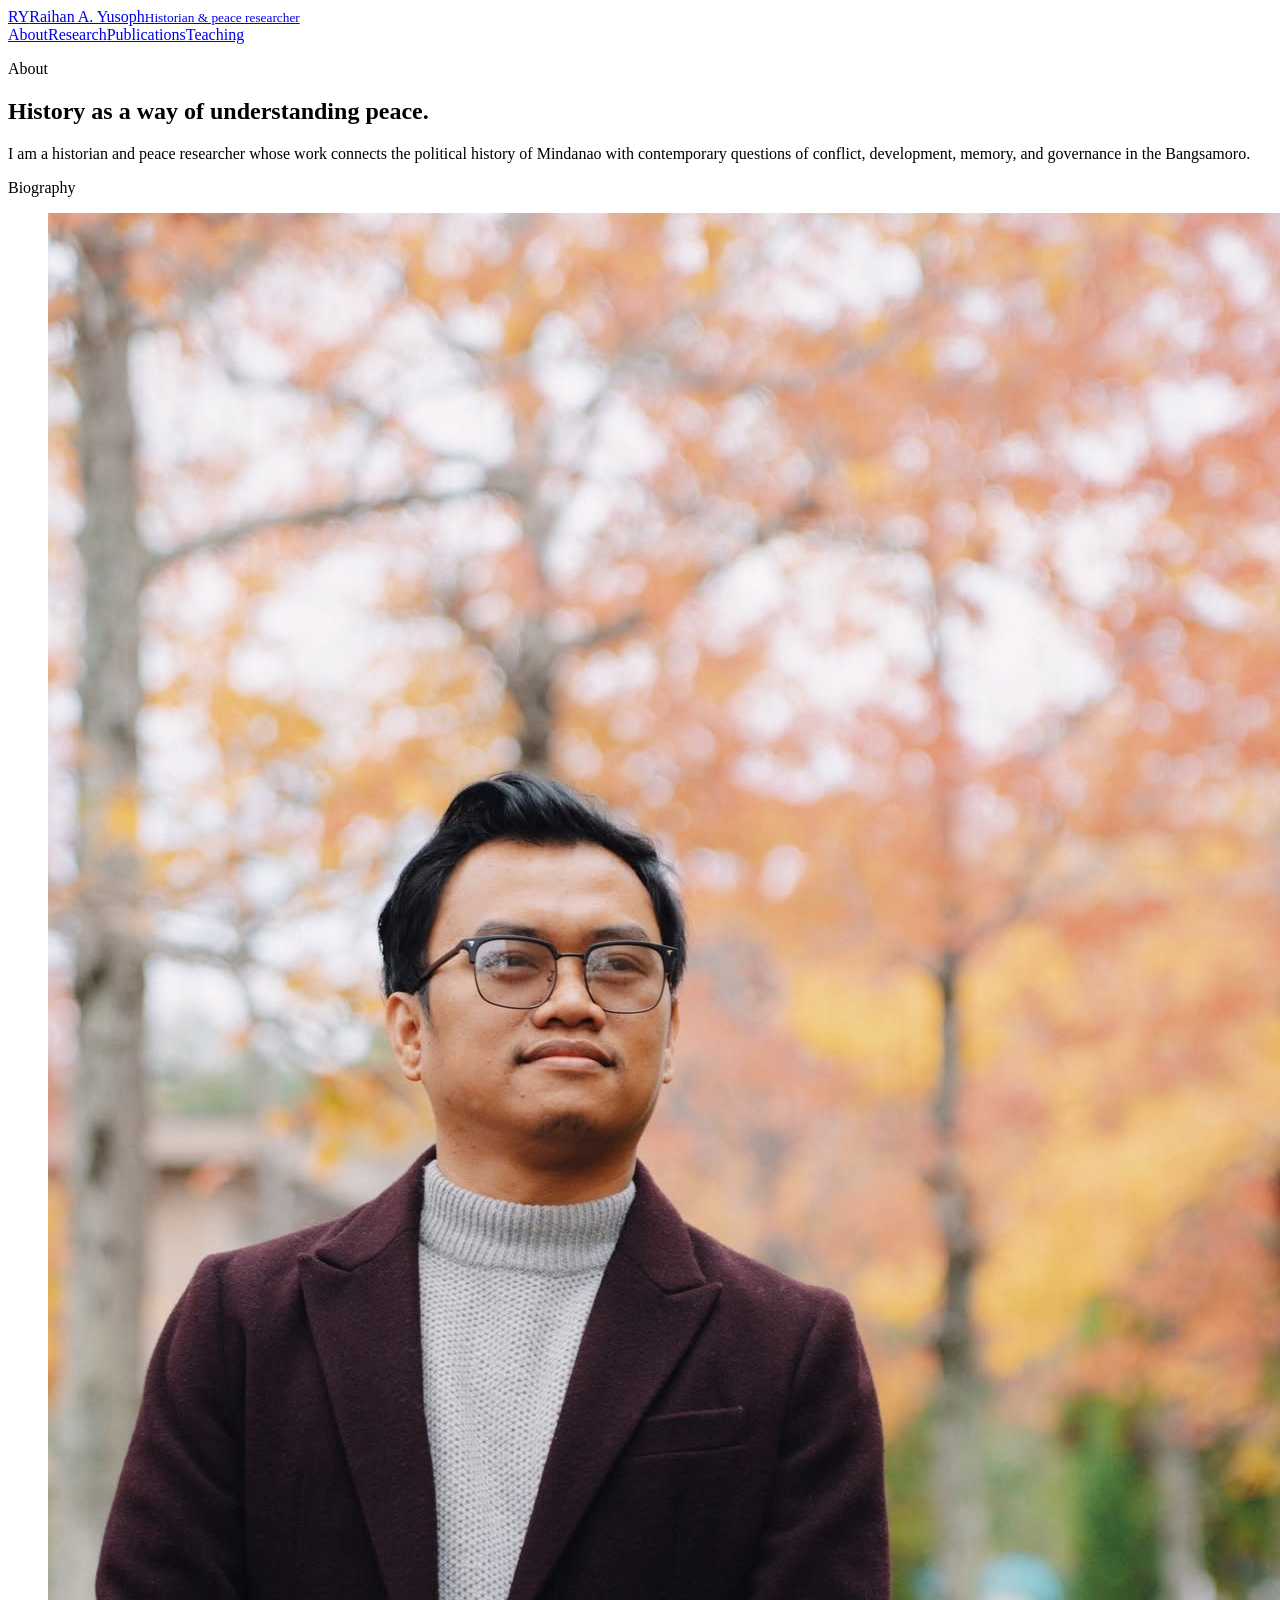
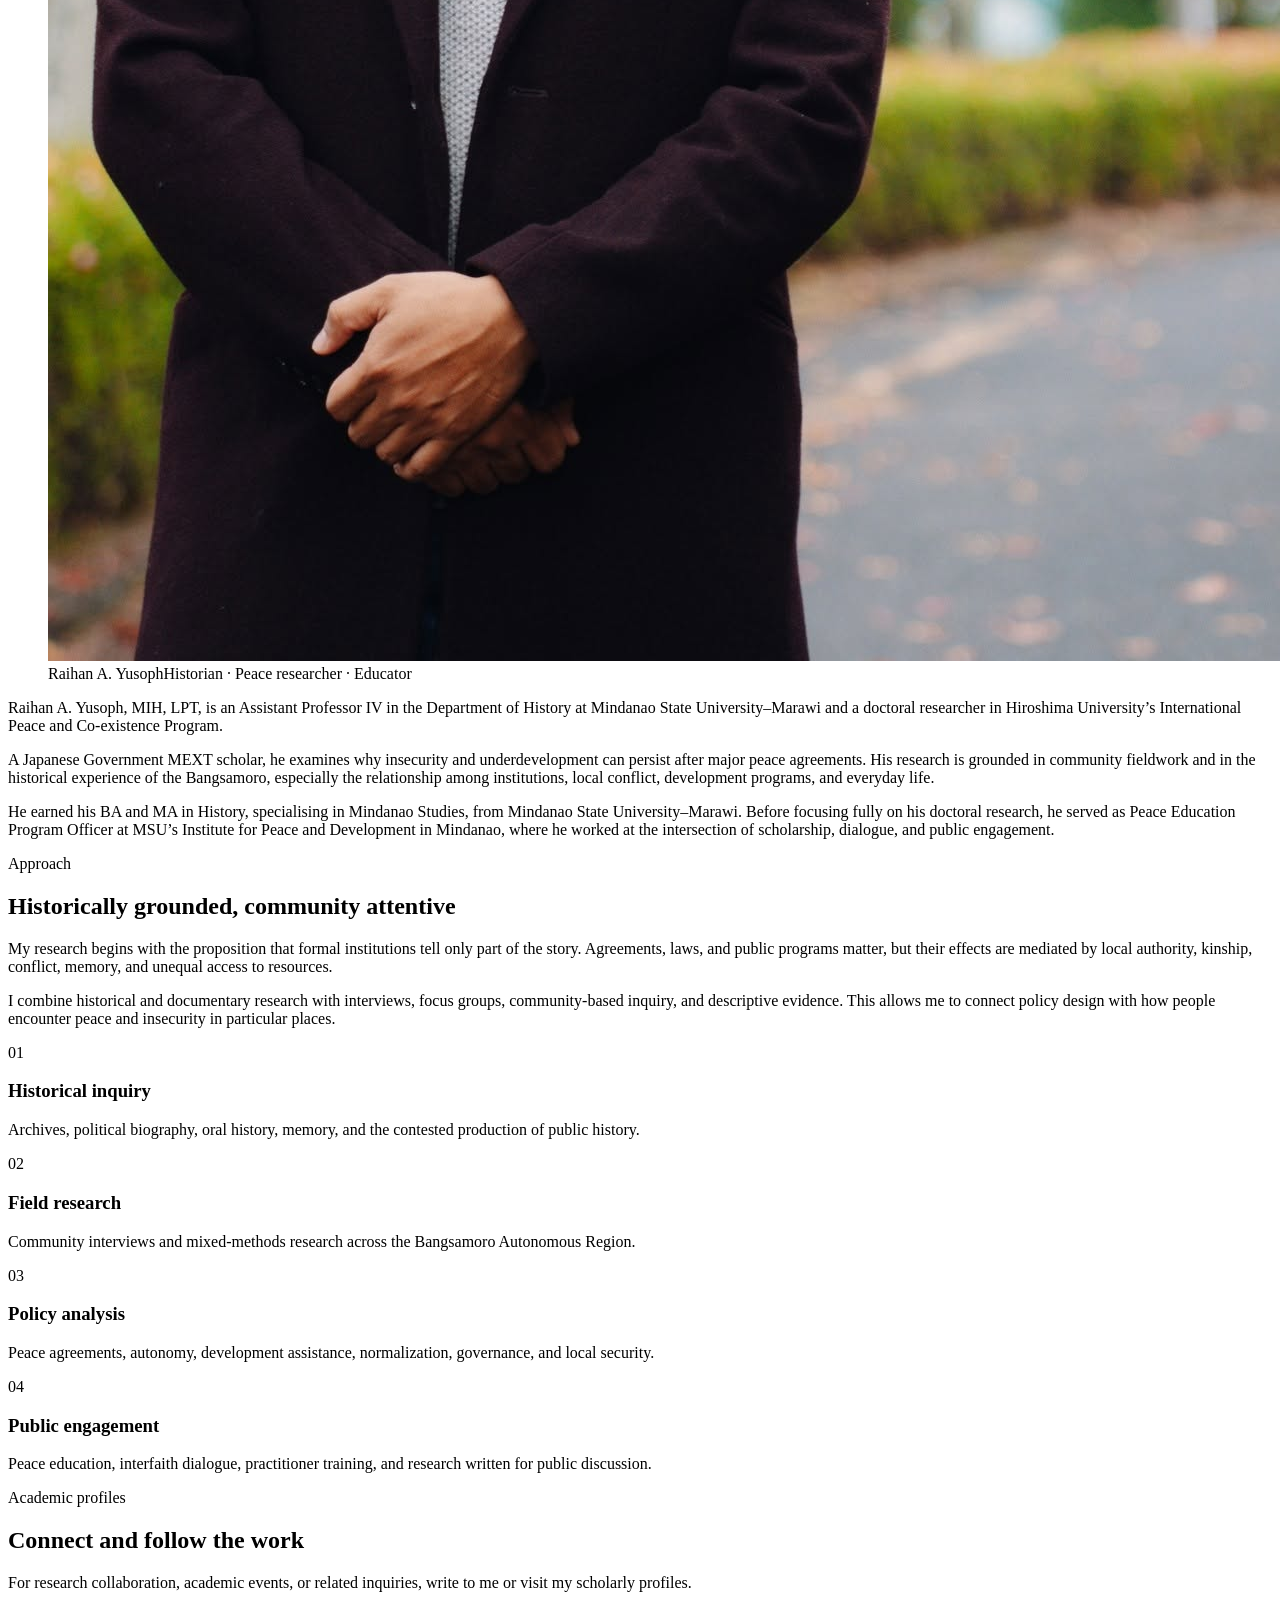
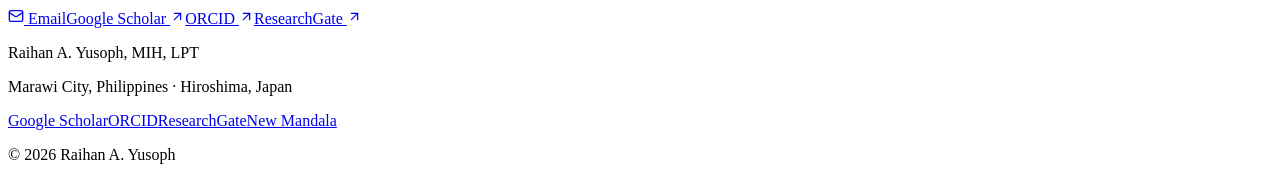
==== commit db822474: "Apply new palette to About page" ====
--- a/about/index.html
+++ b/about/index.html
@@ -1 +1 @@
-<!DOCTYPE html><html lang="en"><head><meta charSet="utf-8"/><meta name="viewport" content="width=device-width, initial-scale=1"/><link rel="preload" href="/raihan-yusoph-portrait.jpg" as="image"/><link rel="stylesheet" href="/_next/static/chunks/05~02jgeslli8.css" data-precedence="next"/><link rel="preload" as="script" fetchPriority="low" href="/_next/static/chunks/15xrurgzs99gv.js"/><script src="/_next/static/chunks/0dgq26a5_oy.a.js" async=""></script><script src="/_next/static/chunks/07lhk_q6pmm3r.js" async=""></script><script src="/_next/static/chunks/0au83~zq0~0pf.js" async=""></script><script src="/_next/static/chunks/turbopack-07ur8f85nectq.js" async=""></script><script src="/_next/static/chunks/01xlw8hd842-c.js" async=""></script><script src="/_next/static/chunks/0d3shmwh5_nmn.js" async=""></script><script src="/_next/static/chunks/0s7e_195_1~m9.js" async=""></script><title>About | Raihan A. Yusoph</title><meta name="description" content="Biography and academic profile of historian and peace researcher Raihan A. Yusoph."/><meta name="author" content="Raihan A. Yusoph"/><meta name="keywords" content="Raihan A. Yusoph,Bangsamoro studies,Mindanao history,peace and conflict studies,Mranaw history"/><link rel="shortcut icon" href="/favicon.svg"/><link rel="icon" href="/favicon.svg"/><script src="/_next/static/chunks/03~yq9q893hmn.js" noModule=""></script></head><body><div hidden=""><!--$--><!--/$--></div><div class="site-shell"><header class="site-header"><div class="header-inner"><a class="brand" aria-label="Raihan A. Yusoph, home" href="/"><span class="brand-mark">RY</span><span class="brand-name">Raihan A. Yusoph<small>Historian &amp; peace researcher</small></span></a><nav aria-label="Primary navigation"><a href="/about/">About</a><a href="/research/">Research</a><a href="/publications/">Publications</a><a href="/teaching/">Teaching</a></nav></div></header><main><section class="page-hero"><div class="content-grid page-hero-grid"><p class="eyebrow">About</p><div><h1>History as a way of understanding peace.</h1><p class="lede">I am a historian and peace researcher whose work connects the political history of Mindanao with contemporary questions of conflict, development, memory, and governance in the Bangsamoro.</p></div></div></section><div class="content-grid page-body"><section class="page-section"><p class="page-label">Biography</p><div class="biography-layout"><figure class="portrait-figure"><img alt="Portrait of Raihan A. Yusoph outdoors in autumn" height="2048" src="/raihan-yusoph-portrait.jpg" width="1365"/><figcaption><span>Raihan A. Yusoph</span>Historian · Peace researcher · Educator</figcaption></figure><div class="prose biography-copy"><p class="large-copy">Raihan A. Yusoph, MIH, LPT, is an Assistant Professor IV in the Department of History at Mindanao State University–Marawi and a doctoral researcher in Hiroshima University’s International Peace and Co-existence Program.</p><p>A Japanese Government MEXT scholar, he examines why insecurity and underdevelopment can persist after major peace agreements. His research is grounded in community fieldwork and in the historical experience of the Bangsamoro, especially the relationship among institutions, local conflict, development programs, and everyday life.</p><p>He earned his BA and MA in History, specialising in Mindanao Studies, from Mindanao State University–Marawi. Before focusing fully on his doctoral research, he served as Peace Education Program Officer at MSU’s Institute for Peace and Development in Mindanao, where he worked at the intersection of scholarship, dialogue, and public engagement.</p></div></div></section><section class="page-section"><p class="page-label">Approach</p><div class="prose"><h2>Historically grounded, community attentive</h2><p>My research begins with the proposition that formal institutions tell only part of the story. Agreements, laws, and public programs matter, but their effects are mediated by local authority, kinship, conflict, memory, and unequal access to resources.</p><p>I combine historical and documentary research with interviews, focus groups, community-based inquiry, and descriptive evidence. This allows me to connect policy design with how people encounter peace and insecurity in particular places.</p><div class="detail-list"><article class="detail-card"><span>01</span><h3>Historical inquiry</h3><p>Archives, political biography, oral history, memory, and the contested production of public history.</p></article><article class="detail-card"><span>02</span><h3>Field research</h3><p>Community interviews and mixed-methods research across the Bangsamoro Autonomous Region.</p></article><article class="detail-card"><span>03</span><h3>Policy analysis</h3><p>Peace agreements, autonomy, development assistance, normalization, governance, and local security.</p></article><article class="detail-card"><span>04</span><h3>Public engagement</h3><p>Peace education, interfaith dialogue, practitioner training, and research written for public discussion.</p></article></div></div></section><section class="page-section"><p class="page-label">Academic profiles</p><div class="prose"><h2>Connect and follow the work</h2><p>For research collaboration, academic events, or related inquiries, write to me or visit my scholarly profiles.</p><div class="profile-links"><a class="button button-primary" href="mailto:yusophraihan@gmail.com"><svg xmlns="http://www.w3.org/2000/svg" width="16" height="16" viewBox="0 0 24 24" fill="none" stroke="currentColor" stroke-width="2" stroke-linecap="round" stroke-linejoin="round" class="lucide lucide-mail" aria-hidden="true"><path d="m22 7-8.991 5.727a2 2 0 0 1-2.009 0L2 7"></path><rect x="2" y="4" width="20" height="16" rx="2"></rect></svg> Email</a><a class="button" href="https://scholar.google.com/citations?hl=en&amp;user=7pfpm74AAAAJ" rel="noreferrer" target="_blank">Google Scholar <svg xmlns="http://www.w3.org/2000/svg" width="15" height="15" viewBox="0 0 24 24" fill="none" stroke="currentColor" stroke-width="2" stroke-linecap="round" stroke-linejoin="round" class="lucide lucide-arrow-up-right" aria-hidden="true"><path d="M7 7h10v10"></path><path d="M7 17 17 7"></path></svg></a><a class="button" href="https://orcid.org/0000-0001-9791-6979" rel="noreferrer" target="_blank">ORCID <svg xmlns="http://www.w3.org/2000/svg" width="15" height="15" viewBox="0 0 24 24" fill="none" stroke="currentColor" stroke-width="2" stroke-linecap="round" stroke-linejoin="round" class="lucide lucide-arrow-up-right" aria-hidden="true"><path d="M7 7h10v10"></path><path d="M7 17 17 7"></path></svg></a><a class="button" href="https://www.researchgate.net/profile/Raihan-Yusoph" rel="noreferrer" target="_blank">ResearchGate <svg xmlns="http://www.w3.org/2000/svg" width="15" height="15" viewBox="0 0 24 24" fill="none" stroke="currentColor" stroke-width="2" stroke-linecap="round" stroke-linejoin="round" class="lucide lucide-arrow-up-right" aria-hidden="true"><path d="M7 7h10v10"></path><path d="M7 17 17 7"></path></svg></a></div></div></section></div></main><footer class="site-footer"><div class="content-grid footer-grid"><div><p class="footer-name">Raihan A. Yusoph, MIH, LPT</p><p>Marawi City, Philippines · Hiroshima, Japan</p></div><div class="footer-links" aria-label="Academic profiles"><a href="https://scholar.google.com/citations?hl=en&amp;user=7pfpm74AAAAJ" rel="noreferrer" target="_blank">Google Scholar</a><a href="https://orcid.org/0000-0001-9791-6979" rel="noreferrer" target="_blank">ORCID</a><a href="https://www.researchgate.net/profile/Raihan-Yusoph" rel="noreferrer" target="_blank">ResearchGate</a><a href="https://www.newmandala.org/author/raihanyusoph/" rel="noreferrer" target="_blank">New Mandala</a></div><p class="footer-note">© <!-- -->2026<!-- --> Raihan A. Yusoph</p></div></footer></div><!--$--><!--/$--><script src="/_next/static/chunks/15xrurgzs99gv.js" id="_R_" async=""></script><script>(self.__next_f=self.__next_f||[]).push([0])</script><script>self.__next_f.push([1,"1:\"$Sreact.fragment\"\n2:I[39756,[\"/_next/static/chunks/01xlw8hd842-c.js\",\"/_next/static/chunks/0d3shmwh5_nmn.js\"],\"default\"]\n3:I[37457,[\"/_next/static/chunks/01xlw8hd842-c.js\",\"/_next/static/chunks/0d3shmwh5_nmn.js\"],\"default\"]\n4:I[22016,[\"/_next/static/chunks/01xlw8hd842-c.js\",\"/_next/static/chunks/0d3shmwh5_nmn.js\",\"/_next/static/chunks/0s7e_195_1~m9.js\"],\"\"]\nd:I[68027,[\"/_next/static/chunks/01xlw8hd842-c.js\",\"/_next/static/chunks/0d3shmwh5_nmn.js\"],\"default\",1]\n:HL[\"/_next/static/chunks/05~02jgeslli8.css\",\"style\"]\n:HL[\"/raihan-yusoph-portrait.jpg\",\"image\"]\n"])</script><script>self.__next_f.push([1,"0:{\"P\":null,\"c\":[\"\",\"about\",\"\"],\"q\":\"\",\"i\":false,\"f\":[[[\"\",{\"children\":[\"about\",{\"children\":[\"__PAGE__\",{}]}]},\"$undefined\",\"$undefined\",16],[[\"$\",\"$1\",\"c\",{\"children\":[[[\"$\",\"link\",\"0\",{\"rel\":\"stylesheet\",\"href\":\"/_next/static/chunks/05~02jgeslli8.css\",\"precedence\":\"next\",\"crossOrigin\":\"$undefined\",\"nonce\":\"$undefined\"}],[\"$\",\"script\",\"script-0\",{\"src\":\"/_next/static/chunks/01xlw8hd842-c.js\",\"async\":true,\"nonce\":\"$undefined\"}],[\"$\",\"script\",\"script-1\",{\"src\":\"/_next/static/chunks/0d3shmwh5_nmn.js\",\"async\":true,\"nonce\":\"$undefined\"}]],[\"$\",\"html\",null,{\"lang\":\"en\",\"children\":[\"$\",\"body\",null,{\"children\":[\"$\",\"$L2\",null,{\"parallelRouterKey\":\"children\",\"error\":\"$undefined\",\"errorStyles\":\"$undefined\",\"errorScripts\":\"$undefined\",\"template\":[\"$\",\"$L3\",null,{}],\"templateStyles\":\"$undefined\",\"templateScripts\":\"$undefined\",\"notFound\":[[[\"$\",\"title\",null,{\"children\":\"404: This page could not be found.\"}],[\"$\",\"div\",null,{\"style\":{\"fontFamily\":\"system-ui,\\\"Segoe UI\\\",Roboto,Helvetica,Arial,sans-serif,\\\"Apple Color Emoji\\\",\\\"Segoe UI Emoji\\\"\",\"height\":\"100vh\",\"textAlign\":\"center\",\"display\":\"flex\",\"flexDirection\":\"column\",\"alignItems\":\"center\",\"justifyContent\":\"center\"},\"children\":[\"$\",\"div\",null,{\"children\":[[\"$\",\"style\",null,{\"dangerouslySetInnerHTML\":{\"__html\":\"body{color:#000;background:#fff;margin:0}.next-error-h1{border-right:1px solid rgba(0,0,0,.3)}@media (prefers-color-scheme:dark){body{color:#fff;background:#000}.next-error-h1{border-right:1px solid rgba(255,255,255,.3)}}\"}}],[\"$\",\"h1\",null,{\"className\":\"next-error-h1\",\"style\":{\"display\":\"inline-block\",\"margin\":\"0 20px 0 0\",\"padding\":\"0 23px 0 0\",\"fontSize\":24,\"fontWeight\":500,\"verticalAlign\":\"top\",\"lineHeight\":\"49px\"},\"children\":404}],[\"$\",\"div\",null,{\"style\":{\"display\":\"inline-block\"},\"children\":[\"$\",\"h2\",null,{\"style\":{\"fontSize\":14,\"fontWeight\":400,\"lineHeight\":\"49px\",\"margin\":0},\"children\":\"This page could not be found.\"}]}]]}]}]],[]],\"forbidden\":\"$undefined\",\"unauthorized\":\"$undefined\"}]}]}]]}],{\"children\":[[\"$\",\"$1\",\"c\",{\"children\":[null,[\"$\",\"$L2\",null,{\"parallelRouterKey\":\"children\",\"error\":\"$undefined\",\"errorStyles\":\"$undefined\",\"errorScripts\":\"$undefined\",\"template\":[\"$\",\"$L3\",null,{}],\"templateStyles\":\"$undefined\",\"templateScripts\":\"$undefined\",\"notFound\":\"$undefined\",\"forbidden\":\"$undefined\",\"unauthorized\":\"$undefined\"}]]}],{\"children\":[[\"$\",\"$1\",\"c\",{\"children\":[[\"$\",\"div\",null,{\"className\":\"site-shell\",\"children\":[[\"$\",\"header\",null,{\"className\":\"site-header\",\"children\":[\"$\",\"div\",null,{\"className\":\"header-inner\",\"children\":[[\"$\",\"$L4\",null,{\"className\":\"brand\",\"href\":\"/\",\"aria-label\":\"Raihan A. Yusoph, home\",\"children\":[[\"$\",\"span\",null,{\"className\":\"brand-mark\",\"children\":\"RY\"}],[\"$\",\"span\",null,{\"className\":\"brand-name\",\"children\":[\"Raihan A. Yusoph\",[\"$\",\"small\",null,{\"children\":\"Historian \u0026 peace researcher\"}]]}]]}],[\"$\",\"nav\",null,{\"aria-label\":\"Primary navigation\",\"children\":[[\"$\",\"$L4\",\"/about\",{\"href\":\"/about\",\"children\":\"About\"}],[\"$\",\"$L4\",\"/research\",{\"href\":\"/research\",\"children\":\"Research\"}],[\"$\",\"$L4\",\"/publications\",{\"href\":\"/publications\",\"children\":\"Publications\"}],[\"$\",\"$L4\",\"/teaching\",{\"href\":\"/teaching\",\"children\":\"Teaching\"}]]}]]}]}],[\"$\",\"main\",null,{\"children\":[[\"$\",\"section\",null,{\"className\":\"page-hero\",\"children\":[\"$\",\"div\",null,{\"className\":\"content-grid page-hero-grid\",\"children\":[[\"$\",\"p\",null,{\"className\":\"eyebrow\",\"children\":\"About\"}],[\"$\",\"div\",null,{\"children\":[[\"$\",\"h1\",null,{\"children\":\"History as a way of understanding peace.\"}],[\"$\",\"p\",null,{\"className\":\"lede\",\"children\":\"I am a historian and peace researcher whose work connects the political history of Mindanao with contemporary questions of conflict, development, memory, and governance in the Bangsamoro.\"}]]}]]}]}],[\"$\",\"div\",null,{\"className\":\"content-grid page-body\",\"children\":[[\"$\",\"section\",null,{\"className\":\"page-section\",\"children\":[[\"$\",\"p\",null,{\"className\":\"page-label\",\"children\":\"Biography\"}],[\"$\",\"div\",null,{\"className\":\"biography-layout\",\"children\":[[\"$\",\"figure\",null,{\"className\":\"portrait-figure\",\"children\":[[\"$\",\"img\",null,{\"alt\":\"Portrait of Raihan A. Yusoph outdoors in autumn\",\"height\":\"2048\",\"src\":\"/raihan-yusoph-portrait.jpg\",\"width\":\"1365\"}],[\"$\",\"figcaption\",null,{\"children\":[[\"$\",\"span\",null,{\"children\":\"Raihan A. Yusoph\"}],\"Historian · Peace researcher · Educator\"]}]]}],[\"$\",\"div\",null,{\"className\":\"prose biography-copy\",\"children\":[[\"$\",\"p\",null,{\"className\":\"large-copy\",\"children\":\"Raihan A. Yusoph, MIH, LPT, is an Assistant Professor IV in the Department of History at Mindanao State University–Marawi and a doctoral researcher in Hiroshima University’s International Peace and Co-existence Program.\"}],[\"$\",\"p\",null,{\"children\":\"A Japanese Government MEXT scholar, he examines why insecurity and underdevelopment can persist after major peace agreements. His research is grounded in community fieldwork and in the historical experience of the Bangsamoro, especially the relationship among institutions, local conflict, development programs, and everyday life.\"}],\"$L5\"]}]]}]]}],\"$L6\",\"$L7\"]}]]}],\"$L8\"]}],[\"$L9\"],\"$La\"]}],{},null,false,null]},null,false,\"$@b\"]},null,false,null],\"$Lc\",false]],\"m\":\"$undefined\",\"G\":[\"$d\",[\"$Le\"]],\"S\":true,\"h\":null,\"s\":\"$undefined\",\"l\":\"$undefined\",\"p\":\"$undefined\",\"d\":\"$undefined\",\"b\":\"HbkQuSR8wfMGjjhcnSwhF\"}\n"])</script><script>self.__next_f.push([1,"f:I[5014,[\"/_next/static/chunks/01xlw8hd842-c.js\",\"/_next/static/chunks/0d3shmwh5_nmn.js\",\"/_next/static/chunks/0s7e_195_1~m9.js\"],\"default\"]\n10:I[97367,[\"/_next/static/chunks/01xlw8hd842-c.js\",\"/_next/static/chunks/0d3shmwh5_nmn.js\"],\"OutletBoundary\"]\n11:\"$Sreact.suspense\"\n14:I[97367,[\"/_next/static/chunks/01xlw8hd842-c.js\",\"/_next/static/chunks/0d3shmwh5_nmn.js\"],\"ViewportBoundary\"]\n16:I[97367,[\"/_next/static/chunks/01xlw8hd842-c.js\",\"/_next/static/chunks/0d3shmwh5_nmn.js\"],\"MetadataBoundary\"]\n5:[\"$\",\"p\",null,{\"children\":\"He earned his BA and MA in History, specialising in Mindanao Studies, from Mindanao State University–Marawi. Before focusing fully on his doctoral research, he served as Peace Education Program Officer at MSU’s Institute for Peace and Development in Mindanao, where he worked at the intersection of scholarship, dialogue, and public engagement.\"}]\n"])</script><script>self.__next_f.push([1,"6:[\"$\",\"section\",null,{\"className\":\"page-section\",\"children\":[[\"$\",\"p\",null,{\"className\":\"page-label\",\"children\":\"Approach\"}],[\"$\",\"div\",null,{\"className\":\"prose\",\"children\":[[\"$\",\"h2\",null,{\"children\":\"Historically grounded, community attentive\"}],[\"$\",\"p\",null,{\"children\":\"My research begins with the proposition that formal institutions tell only part of the story. Agreements, laws, and public programs matter, but their effects are mediated by local authority, kinship, conflict, memory, and unequal access to resources.\"}],[\"$\",\"p\",null,{\"children\":\"I combine historical and documentary research with interviews, focus groups, community-based inquiry, and descriptive evidence. This allows me to connect policy design with how people encounter peace and insecurity in particular places.\"}],[\"$\",\"div\",null,{\"className\":\"detail-list\",\"children\":[[\"$\",\"article\",null,{\"className\":\"detail-card\",\"children\":[[\"$\",\"span\",null,{\"children\":\"01\"}],[\"$\",\"h3\",null,{\"children\":\"Historical inquiry\"}],[\"$\",\"p\",null,{\"children\":\"Archives, political biography, oral history, memory, and the contested production of public history.\"}]]}],[\"$\",\"article\",null,{\"className\":\"detail-card\",\"children\":[[\"$\",\"span\",null,{\"children\":\"02\"}],[\"$\",\"h3\",null,{\"children\":\"Field research\"}],[\"$\",\"p\",null,{\"children\":\"Community interviews and mixed-methods research across the Bangsamoro Autonomous Region.\"}]]}],[\"$\",\"article\",null,{\"className\":\"detail-card\",\"children\":[[\"$\",\"span\",null,{\"children\":\"03\"}],[\"$\",\"h3\",null,{\"children\":\"Policy analysis\"}],[\"$\",\"p\",null,{\"children\":\"Peace agreements, autonomy, development assistance, normalization, governance, and local security.\"}]]}],[\"$\",\"article\",null,{\"className\":\"detail-card\",\"children\":[[\"$\",\"span\",null,{\"children\":\"04\"}],[\"$\",\"h3\",null,{\"children\":\"Public engagement\"}],[\"$\",\"p\",null,{\"children\":\"Peace education, interfaith dialogue, practitioner training, and research written for public discussion.\"}]]}]]}]]}]]}]\n"])</script><script>self.__next_f.push([1,"7:[\"$\",\"section\",null,{\"className\":\"page-section\",\"children\":[[\"$\",\"p\",null,{\"className\":\"page-label\",\"children\":\"Academic profiles\"}],[\"$\",\"div\",null,{\"className\":\"prose\",\"children\":[[\"$\",\"h2\",null,{\"children\":\"Connect and follow the work\"}],[\"$\",\"p\",null,{\"children\":\"For research collaboration, academic events, or related inquiries, write to me or visit my scholarly profiles.\"}],[\"$\",\"div\",null,{\"className\":\"profile-links\",\"children\":[[\"$\",\"a\",null,{\"className\":\"button button-primary\",\"href\":\"mailto:yusophraihan@gmail.com\",\"children\":[[\"$\",\"$Lf\",null,{\"ref\":\"$undefined\",\"iconNode\":[[\"path\",{\"d\":\"m22 7-8.991 5.727a2 2 0 0 1-2.009 0L2 7\",\"key\":\"132q7q\"}],[\"rect\",{\"x\":\"2\",\"y\":\"4\",\"width\":\"20\",\"height\":\"16\",\"rx\":\"2\",\"key\":\"izxlao\"}]],\"className\":\"lucide-mail\",\"size\":16}],\" Email\"]}],[\"$\",\"a\",null,{\"className\":\"button\",\"href\":\"https://scholar.google.com/citations?hl=en\u0026user=7pfpm74AAAAJ\",\"rel\":\"noreferrer\",\"target\":\"_blank\",\"children\":[\"Google Scholar \",[\"$\",\"$Lf\",null,{\"ref\":\"$undefined\",\"iconNode\":[[\"path\",{\"d\":\"M7 7h10v10\",\"key\":\"1tivn9\"}],[\"path\",{\"d\":\"M7 17 17 7\",\"key\":\"1vkiza\"}]],\"className\":\"lucide-arrow-up-right\",\"size\":15}]]}],[\"$\",\"a\",null,{\"className\":\"button\",\"href\":\"https://orcid.org/0000-0001-9791-6979\",\"rel\":\"noreferrer\",\"target\":\"_blank\",\"children\":[\"ORCID \",[\"$\",\"$Lf\",null,{\"ref\":\"$undefined\",\"iconNode\":\"$7:props:children:1:props:children:2:props:children:1:props:children:1:props:iconNode\",\"className\":\"lucide-arrow-up-right\",\"size\":15}]]}],[\"$\",\"a\",null,{\"className\":\"button\",\"href\":\"https://www.researchgate.net/profile/Raihan-Yusoph\",\"rel\":\"noreferrer\",\"target\":\"_blank\",\"children\":[\"ResearchGate \",[\"$\",\"$Lf\",null,{\"ref\":\"$undefined\",\"iconNode\":\"$7:props:children:1:props:children:2:props:children:1:props:children:1:props:iconNode\",\"className\":\"lucide-arrow-up-right\",\"size\":15}]]}]]}]]}]]}]\n"])</script><script>self.__next_f.push([1,"8:[\"$\",\"footer\",null,{\"className\":\"site-footer\",\"children\":[\"$\",\"div\",null,{\"className\":\"content-grid footer-grid\",\"children\":[[\"$\",\"div\",null,{\"children\":[[\"$\",\"p\",null,{\"className\":\"footer-name\",\"children\":\"Raihan A. Yusoph, MIH, LPT\"}],[\"$\",\"p\",null,{\"children\":\"Marawi City, Philippines · Hiroshima, Japan\"}]]}],[\"$\",\"div\",null,{\"className\":\"footer-links\",\"aria-label\":\"Academic profiles\",\"children\":[[\"$\",\"a\",\"Google Scholar\",{\"href\":\"https://scholar.google.com/citations?hl=en\u0026user=7pfpm74AAAAJ\",\"rel\":\"noreferrer\",\"target\":\"_blank\",\"children\":\"Google Scholar\"}],[\"$\",\"a\",\"ORCID\",{\"href\":\"https://orcid.org/0000-0001-9791-6979\",\"rel\":\"noreferrer\",\"target\":\"_blank\",\"children\":\"ORCID\"}],[\"$\",\"a\",\"ResearchGate\",{\"href\":\"https://www.researchgate.net/profile/Raihan-Yusoph\",\"rel\":\"noreferrer\",\"target\":\"_blank\",\"children\":\"ResearchGate\"}],[\"$\",\"a\",\"New Mandala\",{\"href\":\"https://www.newmandala.org/author/raihanyusoph/\",\"rel\":\"noreferrer\",\"target\":\"_blank\",\"children\":\"New Mandala\"}]]}],[\"$\",\"p\",null,{\"className\":\"footer-note\",\"children\":[\"© \",2026,\" Raihan A. Yusoph\"]}]]}]}]\n9:[\"$\",\"script\",\"script-0\",{\"src\":\"/_next/static/chunks/0s7e_195_1~m9.js\",\"async\":true,\"nonce\":\"$undefined\"}]\na:[\"$\",\"$L10\",null,{\"children\":[\"$\",\"$11\",null,{\"name\":\"Next.MetadataOutlet\",\"children\":\"$@12\"}]}]\n13:[]\nb:\"$W13\"\nc:[\"$\",\"$1\",\"h\",{\"children\":[null,[\"$\",\"$L14\",null,{\"children\":\"$L15\"}],[\"$\",\"div\",null,{\"hidden\":true,\"children\":[\"$\",\"$L16\",null,{\"children\":[\"$\",\"$11\",null,{\"name\":\"Next.Metadata\",\"children\":\"$L17\"}]}]}],null]}]\ne:[\"$\",\"link\",\"0\",{\"rel\":\"stylesheet\",\"href\":\"/_next/static/chunks/05~02jgeslli8.css\",\"precedence\":\"next\",\"crossOrigin\":\"$undefined\",\"nonce\":\"$undefined\"}]\n"])</script><script>self.__next_f.push([1,"15:[[\"$\",\"meta\",\"0\",{\"charSet\":\"utf-8\"}],[\"$\",\"meta\",\"1\",{\"name\":\"viewport\",\"content\":\"width=device-width, initial-scale=1\"}]]\n"])</script><script>self.__next_f.push([1,"18:I[27201,[\"/_next/static/chunks/01xlw8hd842-c.js\",\"/_next/static/chunks/0d3shmwh5_nmn.js\"],\"IconMark\"]\n12:null\n17:[[\"$\",\"title\",\"0\",{\"children\":\"About | Raihan A. Yusoph\"}],[\"$\",\"meta\",\"1\",{\"name\":\"description\",\"content\":\"Biography and academic profile of historian and peace researcher Raihan A. Yusoph.\"}],[\"$\",\"meta\",\"2\",{\"name\":\"author\",\"content\":\"Raihan A. Yusoph\"}],[\"$\",\"meta\",\"3\",{\"name\":\"keywords\",\"content\":\"Raihan A. Yusoph,Bangsamoro studies,Mindanao history,peace and conflict studies,Mranaw history\"}],[\"$\",\"link\",\"4\",{\"rel\":\"shortcut icon\",\"href\":\"/favicon.svg\"}],[\"$\",\"link\",\"5\",{\"rel\":\"icon\",\"href\":\"/favicon.svg\"}],[\"$\",\"$L18\",\"6\",{}]]\n"])</script></body></html>+<!DOCTYPE html><html lang="en"><head><meta charSet="utf-8"/><meta name="viewport" content="width=device-width, initial-scale=1"/><link rel="preload" href="/raihan-yusoph-portrait.jpg" as="image"/><link rel="stylesheet" href="/_next/static/chunks/0.kbww6lg4kfk.css" data-precedence="next"/><link rel="preload" as="script" fetchPriority="low" href="/_next/static/chunks/15xrurgzs99gv.js"/><script src="/_next/static/chunks/0dgq26a5_oy.a.js" async=""></script><script src="/_next/static/chunks/07lhk_q6pmm3r.js" async=""></script><script src="/_next/static/chunks/0au83~zq0~0pf.js" async=""></script><script src="/_next/static/chunks/turbopack-07ur8f85nectq.js" async=""></script><script src="/_next/static/chunks/01xlw8hd842-c.js" async=""></script><script src="/_next/static/chunks/0d3shmwh5_nmn.js" async=""></script><script src="/_next/static/chunks/0s7e_195_1~m9.js" async=""></script><title>About | Raihan A. Yusoph</title><meta name="description" content="Biography and academic profile of historian and peace researcher Raihan A. Yusoph."/><meta name="author" content="Raihan A. Yusoph"/><meta name="keywords" content="Raihan A. Yusoph,Bangsamoro studies,Mindanao history,peace and conflict studies,Mranaw history"/><link rel="shortcut icon" href="/favicon.svg"/><link rel="icon" href="/favicon.svg"/><script src="/_next/static/chunks/03~yq9q893hmn.js" noModule=""></script></head><body><div hidden=""><!--$--><!--/$--></div><div class="site-shell"><header class="site-header"><div class="header-inner"><a class="brand" aria-label="Raihan A. Yusoph, home" href="/"><span class="brand-mark">RY</span><span class="brand-name">Raihan A. Yusoph<small>Historian &amp; peace researcher</small></span></a><nav aria-label="Primary navigation"><a href="/about/">About</a><a href="/research/">Research</a><a href="/publications/">Publications</a><a href="/teaching/">Teaching</a></nav></div></header><main><section class="page-hero"><div class="content-grid page-hero-grid"><p class="eyebrow">About</p><div><h1>History as a way of understanding peace.</h1><p class="lede">I am a historian and peace researcher whose work connects the political history of Mindanao with contemporary questions of conflict, development, memory, and governance in the Bangsamoro.</p></div></div></section><div class="content-grid page-body"><section class="page-section"><p class="page-label">Biography</p><div class="biography-layout"><figure class="portrait-figure"><img alt="Portrait of Raihan A. Yusoph outdoors in autumn" height="2048" src="/raihan-yusoph-portrait.jpg" width="1365"/><figcaption><span>Raihan A. Yusoph</span>Historian · Peace researcher · Educator</figcaption></figure><div class="prose biography-copy"><p class="large-copy">Raihan A. Yusoph, MIH, LPT, is an Assistant Professor IV in the Department of History at Mindanao State University–Marawi and a doctoral researcher in Hiroshima University’s International Peace and Co-existence Program.</p><p>A Japanese Government MEXT scholar, he examines why insecurity and underdevelopment can persist after major peace agreements. His research is grounded in community fieldwork and in the historical experience of the Bangsamoro, especially the relationship among institutions, local conflict, development programs, and everyday life.</p><p>He earned his BA and MA in History, specialising in Mindanao Studies, from Mindanao State University–Marawi. Before focusing fully on his doctoral research, he served as Peace Education Program Officer at MSU’s Institute for Peace and Development in Mindanao, where he worked at the intersection of scholarship, dialogue, and public engagement.</p></div></div></section><section class="page-section"><p class="page-label">Approach</p><div class="prose"><h2>Historically grounded, community attentive</h2><p>My research begins with the proposition that formal institutions tell only part of the story. Agreements, laws, and public programs matter, but their effects are mediated by local authority, kinship, conflict, memory, and unequal access to resources.</p><p>I combine historical and documentary research with interviews, focus groups, community-based inquiry, and descriptive evidence. This allows me to connect policy design with how people encounter peace and insecurity in particular places.</p><div class="detail-list"><article class="detail-card"><span>01</span><h3>Historical inquiry</h3><p>Archives, political biography, oral history, memory, and the contested production of public history.</p></article><article class="detail-card"><span>02</span><h3>Field research</h3><p>Community interviews and mixed-methods research across the Bangsamoro Autonomous Region.</p></article><article class="detail-card"><span>03</span><h3>Policy analysis</h3><p>Peace agreements, autonomy, development assistance, normalization, governance, and local security.</p></article><article class="detail-card"><span>04</span><h3>Public engagement</h3><p>Peace education, interfaith dialogue, practitioner training, and research written for public discussion.</p></article></div></div></section><section class="page-section"><p class="page-label">Academic profiles</p><div class="prose"><h2>Connect and follow the work</h2><p>For research collaboration, academic events, or related inquiries, write to me or visit my scholarly profiles.</p><div class="profile-links"><a class="button button-primary" href="mailto:yusophraihan@gmail.com"><svg xmlns="http://www.w3.org/2000/svg" width="16" height="16" viewBox="0 0 24 24" fill="none" stroke="currentColor" stroke-width="2" stroke-linecap="round" stroke-linejoin="round" class="lucide lucide-mail" aria-hidden="true"><path d="m22 7-8.991 5.727a2 2 0 0 1-2.009 0L2 7"></path><rect x="2" y="4" width="20" height="16" rx="2"></rect></svg> Email</a><a class="button" href="https://scholar.google.com/citations?hl=en&amp;user=7pfpm74AAAAJ" rel="noreferrer" target="_blank">Google Scholar <svg xmlns="http://www.w3.org/2000/svg" width="15" height="15" viewBox="0 0 24 24" fill="none" stroke="currentColor" stroke-width="2" stroke-linecap="round" stroke-linejoin="round" class="lucide lucide-arrow-up-right" aria-hidden="true"><path d="M7 7h10v10"></path><path d="M7 17 17 7"></path></svg></a><a class="button" href="https://orcid.org/0000-0001-9791-6979" rel="noreferrer" target="_blank">ORCID <svg xmlns="http://www.w3.org/2000/svg" width="15" height="15" viewBox="0 0 24 24" fill="none" stroke="currentColor" stroke-width="2" stroke-linecap="round" stroke-linejoin="round" class="lucide lucide-arrow-up-right" aria-hidden="true"><path d="M7 7h10v10"></path><path d="M7 17 17 7"></path></svg></a><a class="button" href="https://www.researchgate.net/profile/Raihan-Yusoph" rel="noreferrer" target="_blank">ResearchGate <svg xmlns="http://www.w3.org/2000/svg" width="15" height="15" viewBox="0 0 24 24" fill="none" stroke="currentColor" stroke-width="2" stroke-linecap="round" stroke-linejoin="round" class="lucide lucide-arrow-up-right" aria-hidden="true"><path d="M7 7h10v10"></path><path d="M7 17 17 7"></path></svg></a></div></div></section></div></main><footer class="site-footer"><div class="content-grid footer-grid"><div><p class="footer-name">Raihan A. Yusoph, MIH, LPT</p><p>Marawi City, Philippines · Hiroshima, Japan</p></div><div class="footer-links" aria-label="Academic profiles"><a href="https://scholar.google.com/citations?hl=en&amp;user=7pfpm74AAAAJ" rel="noreferrer" target="_blank">Google Scholar</a><a href="https://orcid.org/0000-0001-9791-6979" rel="noreferrer" target="_blank">ORCID</a><a href="https://www.researchgate.net/profile/Raihan-Yusoph" rel="noreferrer" target="_blank">ResearchGate</a><a href="https://www.newmandala.org/author/raihanyusoph/" rel="noreferrer" target="_blank">New Mandala</a></div><p class="footer-note">© <!-- -->2026<!-- --> Raihan A. Yusoph</p></div></footer></div><!--$--><!--/$--><script src="/_next/static/chunks/15xrurgzs99gv.js" id="_R_" async=""></script><script>(self.__next_f=self.__next_f||[]).push([0])</script><script>self.__next_f.push([1,"1:\"$Sreact.fragment\"\n2:I[39756,[\"/_next/static/chunks/01xlw8hd842-c.js\",\"/_next/static/chunks/0d3shmwh5_nmn.js\"],\"default\"]\n3:I[37457,[\"/_next/static/chunks/01xlw8hd842-c.js\",\"/_next/static/chunks/0d3shmwh5_nmn.js\"],\"default\"]\n4:I[22016,[\"/_next/static/chunks/01xlw8hd842-c.js\",\"/_next/static/chunks/0d3shmwh5_nmn.js\",\"/_next/static/chunks/0s7e_195_1~m9.js\"],\"\"]\nd:I[68027,[\"/_next/static/chunks/01xlw8hd842-c.js\",\"/_next/static/chunks/0d3shmwh5_nmn.js\"],\"default\",1]\n:HL[\"/_next/static/chunks/0.kbww6lg4kfk.css\",\"style\"]\n:HL[\"/raihan-yusoph-portrait.jpg\",\"image\"]\n"])</script><script>self.__next_f.push([1,"0:{\"P\":null,\"c\":[\"\",\"about\",\"\"],\"q\":\"\",\"i\":false,\"f\":[[[\"\",{\"children\":[\"about\",{\"children\":[\"__PAGE__\",{}]}]},\"$undefined\",\"$undefined\",16],[[\"$\",\"$1\",\"c\",{\"children\":[[[\"$\",\"link\",\"0\",{\"rel\":\"stylesheet\",\"href\":\"/_next/static/chunks/0.kbww6lg4kfk.css\",\"precedence\":\"next\",\"crossOrigin\":\"$undefined\",\"nonce\":\"$undefined\"}],[\"$\",\"script\",\"script-0\",{\"src\":\"/_next/static/chunks/01xlw8hd842-c.js\",\"async\":true,\"nonce\":\"$undefined\"}],[\"$\",\"script\",\"script-1\",{\"src\":\"/_next/static/chunks/0d3shmwh5_nmn.js\",\"async\":true,\"nonce\":\"$undefined\"}]],[\"$\",\"html\",null,{\"lang\":\"en\",\"children\":[\"$\",\"body\",null,{\"children\":[\"$\",\"$L2\",null,{\"parallelRouterKey\":\"children\",\"error\":\"$undefined\",\"errorStyles\":\"$undefined\",\"errorScripts\":\"$undefined\",\"template\":[\"$\",\"$L3\",null,{}],\"templateStyles\":\"$undefined\",\"templateScripts\":\"$undefined\",\"notFound\":[[[\"$\",\"title\",null,{\"children\":\"404: This page could not be found.\"}],[\"$\",\"div\",null,{\"style\":{\"fontFamily\":\"system-ui,\\\"Segoe UI\\\",Roboto,Helvetica,Arial,sans-serif,\\\"Apple Color Emoji\\\",\\\"Segoe UI Emoji\\\"\",\"height\":\"100vh\",\"textAlign\":\"center\",\"display\":\"flex\",\"flexDirection\":\"column\",\"alignItems\":\"center\",\"justifyContent\":\"center\"},\"children\":[\"$\",\"div\",null,{\"children\":[[\"$\",\"style\",null,{\"dangerouslySetInnerHTML\":{\"__html\":\"body{color:#000;background:#fff;margin:0}.next-error-h1{border-right:1px solid rgba(0,0,0,.3)}@media (prefers-color-scheme:dark){body{color:#fff;background:#000}.next-error-h1{border-right:1px solid rgba(255,255,255,.3)}}\"}}],[\"$\",\"h1\",null,{\"className\":\"next-error-h1\",\"style\":{\"display\":\"inline-block\",\"margin\":\"0 20px 0 0\",\"padding\":\"0 23px 0 0\",\"fontSize\":24,\"fontWeight\":500,\"verticalAlign\":\"top\",\"lineHeight\":\"49px\"},\"children\":404}],[\"$\",\"div\",null,{\"style\":{\"display\":\"inline-block\"},\"children\":[\"$\",\"h2\",null,{\"style\":{\"fontSize\":14,\"fontWeight\":400,\"lineHeight\":\"49px\",\"margin\":0},\"children\":\"This page could not be found.\"}]}]]}]}]],[]],\"forbidden\":\"$undefined\",\"unauthorized\":\"$undefined\"}]}]}]]}],{\"children\":[[\"$\",\"$1\",\"c\",{\"children\":[null,[\"$\",\"$L2\",null,{\"parallelRouterKey\":\"children\",\"error\":\"$undefined\",\"errorStyles\":\"$undefined\",\"errorScripts\":\"$undefined\",\"template\":[\"$\",\"$L3\",null,{}],\"templateStyles\":\"$undefined\",\"templateScripts\":\"$undefined\",\"notFound\":\"$undefined\",\"forbidden\":\"$undefined\",\"unauthorized\":\"$undefined\"}]]}],{\"children\":[[\"$\",\"$1\",\"c\",{\"children\":[[\"$\",\"div\",null,{\"className\":\"site-shell\",\"children\":[[\"$\",\"header\",null,{\"className\":\"site-header\",\"children\":[\"$\",\"div\",null,{\"className\":\"header-inner\",\"children\":[[\"$\",\"$L4\",null,{\"className\":\"brand\",\"href\":\"/\",\"aria-label\":\"Raihan A. Yusoph, home\",\"children\":[[\"$\",\"span\",null,{\"className\":\"brand-mark\",\"children\":\"RY\"}],[\"$\",\"span\",null,{\"className\":\"brand-name\",\"children\":[\"Raihan A. Yusoph\",[\"$\",\"small\",null,{\"children\":\"Historian \u0026 peace researcher\"}]]}]]}],[\"$\",\"nav\",null,{\"aria-label\":\"Primary navigation\",\"children\":[[\"$\",\"$L4\",\"/about\",{\"href\":\"/about\",\"children\":\"About\"}],[\"$\",\"$L4\",\"/research\",{\"href\":\"/research\",\"children\":\"Research\"}],[\"$\",\"$L4\",\"/publications\",{\"href\":\"/publications\",\"children\":\"Publications\"}],[\"$\",\"$L4\",\"/teaching\",{\"href\":\"/teaching\",\"children\":\"Teaching\"}]]}]]}]}],[\"$\",\"main\",null,{\"children\":[[\"$\",\"section\",null,{\"className\":\"page-hero\",\"children\":[\"$\",\"div\",null,{\"className\":\"content-grid page-hero-grid\",\"children\":[[\"$\",\"p\",null,{\"className\":\"eyebrow\",\"children\":\"About\"}],[\"$\",\"div\",null,{\"children\":[[\"$\",\"h1\",null,{\"children\":\"History as a way of understanding peace.\"}],[\"$\",\"p\",null,{\"className\":\"lede\",\"children\":\"I am a historian and peace researcher whose work connects the political history of Mindanao with contemporary questions of conflict, development, memory, and governance in the Bangsamoro.\"}]]}]]}]}],[\"$\",\"div\",null,{\"className\":\"content-grid page-body\",\"children\":[[\"$\",\"section\",null,{\"className\":\"page-section\",\"children\":[[\"$\",\"p\",null,{\"className\":\"page-label\",\"children\":\"Biography\"}],[\"$\",\"div\",null,{\"className\":\"biography-layout\",\"children\":[[\"$\",\"figure\",null,{\"className\":\"portrait-figure\",\"children\":[[\"$\",\"img\",null,{\"alt\":\"Portrait of Raihan A. Yusoph outdoors in autumn\",\"height\":\"2048\",\"src\":\"/raihan-yusoph-portrait.jpg\",\"width\":\"1365\"}],[\"$\",\"figcaption\",null,{\"children\":[[\"$\",\"span\",null,{\"children\":\"Raihan A. Yusoph\"}],\"Historian · Peace researcher · Educator\"]}]]}],[\"$\",\"div\",null,{\"className\":\"prose biography-copy\",\"children\":[[\"$\",\"p\",null,{\"className\":\"large-copy\",\"children\":\"Raihan A. Yusoph, MIH, LPT, is an Assistant Professor IV in the Department of History at Mindanao State University–Marawi and a doctoral researcher in Hiroshima University’s International Peace and Co-existence Program.\"}],[\"$\",\"p\",null,{\"children\":\"A Japanese Government MEXT scholar, he examines why insecurity and underdevelopment can persist after major peace agreements. His research is grounded in community fieldwork and in the historical experience of the Bangsamoro, especially the relationship among institutions, local conflict, development programs, and everyday life.\"}],\"$L5\"]}]]}]]}],\"$L6\",\"$L7\"]}]]}],\"$L8\"]}],[\"$L9\"],\"$La\"]}],{},null,false,null]},null,false,\"$@b\"]},null,false,null],\"$Lc\",false]],\"m\":\"$undefined\",\"G\":[\"$d\",[\"$Le\"]],\"S\":true,\"h\":null,\"s\":\"$undefined\",\"l\":\"$undefined\",\"p\":\"$undefined\",\"d\":\"$undefined\",\"b\":\"-JS9yGXg3G-bM_XrcunVp\"}\n"])</script><script>self.__next_f.push([1,"f:I[5014,[\"/_next/static/chunks/01xlw8hd842-c.js\",\"/_next/static/chunks/0d3shmwh5_nmn.js\",\"/_next/static/chunks/0s7e_195_1~m9.js\"],\"default\"]\n10:I[97367,[\"/_next/static/chunks/01xlw8hd842-c.js\",\"/_next/static/chunks/0d3shmwh5_nmn.js\"],\"OutletBoundary\"]\n11:\"$Sreact.suspense\"\n14:I[97367,[\"/_next/static/chunks/01xlw8hd842-c.js\",\"/_next/static/chunks/0d3shmwh5_nmn.js\"],\"ViewportBoundary\"]\n16:I[97367,[\"/_next/static/chunks/01xlw8hd842-c.js\",\"/_next/static/chunks/0d3shmwh5_nmn.js\"],\"MetadataBoundary\"]\n5:[\"$\",\"p\",null,{\"children\":\"He earned his BA and MA in History, specialising in Mindanao Studies, from Mindanao State University–Marawi. Before focusing fully on his doctoral research, he served as Peace Education Program Officer at MSU’s Institute for Peace and Development in Mindanao, where he worked at the intersection of scholarship, dialogue, and public engagement.\"}]\n"])</script><script>self.__next_f.push([1,"6:[\"$\",\"section\",null,{\"className\":\"page-section\",\"children\":[[\"$\",\"p\",null,{\"className\":\"page-label\",\"children\":\"Approach\"}],[\"$\",\"div\",null,{\"className\":\"prose\",\"children\":[[\"$\",\"h2\",null,{\"children\":\"Historically grounded, community attentive\"}],[\"$\",\"p\",null,{\"children\":\"My research begins with the proposition that formal institutions tell only part of the story. Agreements, laws, and public programs matter, but their effects are mediated by local authority, kinship, conflict, memory, and unequal access to resources.\"}],[\"$\",\"p\",null,{\"children\":\"I combine historical and documentary research with interviews, focus groups, community-based inquiry, and descriptive evidence. This allows me to connect policy design with how people encounter peace and insecurity in particular places.\"}],[\"$\",\"div\",null,{\"className\":\"detail-list\",\"children\":[[\"$\",\"article\",null,{\"className\":\"detail-card\",\"children\":[[\"$\",\"span\",null,{\"children\":\"01\"}],[\"$\",\"h3\",null,{\"children\":\"Historical inquiry\"}],[\"$\",\"p\",null,{\"children\":\"Archives, political biography, oral history, memory, and the contested production of public history.\"}]]}],[\"$\",\"article\",null,{\"className\":\"detail-card\",\"children\":[[\"$\",\"span\",null,{\"children\":\"02\"}],[\"$\",\"h3\",null,{\"children\":\"Field research\"}],[\"$\",\"p\",null,{\"children\":\"Community interviews and mixed-methods research across the Bangsamoro Autonomous Region.\"}]]}],[\"$\",\"article\",null,{\"className\":\"detail-card\",\"children\":[[\"$\",\"span\",null,{\"children\":\"03\"}],[\"$\",\"h3\",null,{\"children\":\"Policy analysis\"}],[\"$\",\"p\",null,{\"children\":\"Peace agreements, autonomy, development assistance, normalization, governance, and local security.\"}]]}],[\"$\",\"article\",null,{\"className\":\"detail-card\",\"children\":[[\"$\",\"span\",null,{\"children\":\"04\"}],[\"$\",\"h3\",null,{\"children\":\"Public engagement\"}],[\"$\",\"p\",null,{\"children\":\"Peace education, interfaith dialogue, practitioner training, and research written for public discussion.\"}]]}]]}]]}]]}]\n"])</script><script>self.__next_f.push([1,"7:[\"$\",\"section\",null,{\"className\":\"page-section\",\"children\":[[\"$\",\"p\",null,{\"className\":\"page-label\",\"children\":\"Academic profiles\"}],[\"$\",\"div\",null,{\"className\":\"prose\",\"children\":[[\"$\",\"h2\",null,{\"children\":\"Connect and follow the work\"}],[\"$\",\"p\",null,{\"children\":\"For research collaboration, academic events, or related inquiries, write to me or visit my scholarly profiles.\"}],[\"$\",\"div\",null,{\"className\":\"profile-links\",\"children\":[[\"$\",\"a\",null,{\"className\":\"button button-primary\",\"href\":\"mailto:yusophraihan@gmail.com\",\"children\":[[\"$\",\"$Lf\",null,{\"ref\":\"$undefined\",\"iconNode\":[[\"path\",{\"d\":\"m22 7-8.991 5.727a2 2 0 0 1-2.009 0L2 7\",\"key\":\"132q7q\"}],[\"rect\",{\"x\":\"2\",\"y\":\"4\",\"width\":\"20\",\"height\":\"16\",\"rx\":\"2\",\"key\":\"izxlao\"}]],\"className\":\"lucide-mail\",\"size\":16}],\" Email\"]}],[\"$\",\"a\",null,{\"className\":\"button\",\"href\":\"https://scholar.google.com/citations?hl=en\u0026user=7pfpm74AAAAJ\",\"rel\":\"noreferrer\",\"target\":\"_blank\",\"children\":[\"Google Scholar \",[\"$\",\"$Lf\",null,{\"ref\":\"$undefined\",\"iconNode\":[[\"path\",{\"d\":\"M7 7h10v10\",\"key\":\"1tivn9\"}],[\"path\",{\"d\":\"M7 17 17 7\",\"key\":\"1vkiza\"}]],\"className\":\"lucide-arrow-up-right\",\"size\":15}]]}],[\"$\",\"a\",null,{\"className\":\"button\",\"href\":\"https://orcid.org/0000-0001-9791-6979\",\"rel\":\"noreferrer\",\"target\":\"_blank\",\"children\":[\"ORCID \",[\"$\",\"$Lf\",null,{\"ref\":\"$undefined\",\"iconNode\":\"$7:props:children:1:props:children:2:props:children:1:props:children:1:props:iconNode\",\"className\":\"lucide-arrow-up-right\",\"size\":15}]]}],[\"$\",\"a\",null,{\"className\":\"button\",\"href\":\"https://www.researchgate.net/profile/Raihan-Yusoph\",\"rel\":\"noreferrer\",\"target\":\"_blank\",\"children\":[\"ResearchGate \",[\"$\",\"$Lf\",null,{\"ref\":\"$undefined\",\"iconNode\":\"$7:props:children:1:props:children:2:props:children:1:props:children:1:props:iconNode\",\"className\":\"lucide-arrow-up-right\",\"size\":15}]]}]]}]]}]]}]\n"])</script><script>self.__next_f.push([1,"8:[\"$\",\"footer\",null,{\"className\":\"site-footer\",\"children\":[\"$\",\"div\",null,{\"className\":\"content-grid footer-grid\",\"children\":[[\"$\",\"div\",null,{\"children\":[[\"$\",\"p\",null,{\"className\":\"footer-name\",\"children\":\"Raihan A. Yusoph, MIH, LPT\"}],[\"$\",\"p\",null,{\"children\":\"Marawi City, Philippines · Hiroshima, Japan\"}]]}],[\"$\",\"div\",null,{\"className\":\"footer-links\",\"aria-label\":\"Academic profiles\",\"children\":[[\"$\",\"a\",\"Google Scholar\",{\"href\":\"https://scholar.google.com/citations?hl=en\u0026user=7pfpm74AAAAJ\",\"rel\":\"noreferrer\",\"target\":\"_blank\",\"children\":\"Google Scholar\"}],[\"$\",\"a\",\"ORCID\",{\"href\":\"https://orcid.org/0000-0001-9791-6979\",\"rel\":\"noreferrer\",\"target\":\"_blank\",\"children\":\"ORCID\"}],[\"$\",\"a\",\"ResearchGate\",{\"href\":\"https://www.researchgate.net/profile/Raihan-Yusoph\",\"rel\":\"noreferrer\",\"target\":\"_blank\",\"children\":\"ResearchGate\"}],[\"$\",\"a\",\"New Mandala\",{\"href\":\"https://www.newmandala.org/author/raihanyusoph/\",\"rel\":\"noreferrer\",\"target\":\"_blank\",\"children\":\"New Mandala\"}]]}],[\"$\",\"p\",null,{\"className\":\"footer-note\",\"children\":[\"© \",2026,\" Raihan A. Yusoph\"]}]]}]}]\n9:[\"$\",\"script\",\"script-0\",{\"src\":\"/_next/static/chunks/0s7e_195_1~m9.js\",\"async\":true,\"nonce\":\"$undefined\"}]\na:[\"$\",\"$L10\",null,{\"children\":[\"$\",\"$11\",null,{\"name\":\"Next.MetadataOutlet\",\"children\":\"$@12\"}]}]\n13:[]\nb:\"$W13\"\nc:[\"$\",\"$1\",\"h\",{\"children\":[null,[\"$\",\"$L14\",null,{\"children\":\"$L15\"}],[\"$\",\"div\",null,{\"hidden\":true,\"children\":[\"$\",\"$L16\",null,{\"children\":[\"$\",\"$11\",null,{\"name\":\"Next.Metadata\",\"children\":\"$L17\"}]}]}],null]}]\ne:[\"$\",\"link\",\"0\",{\"rel\":\"stylesheet\",\"href\":\"/_next/static/chunks/0.kbww6lg4kfk.css\",\"precedence\":\"next\",\"crossOrigin\":\"$undefined\",\"nonce\":\"$undefined\"}]\n"])</script><script>self.__next_f.push([1,"15:[[\"$\",\"meta\",\"0\",{\"charSet\":\"utf-8\"}],[\"$\",\"meta\",\"1\",{\"name\":\"viewport\",\"content\":\"width=device-width, initial-scale=1\"}]]\n"])</script><script>self.__next_f.push([1,"18:I[27201,[\"/_next/static/chunks/01xlw8hd842-c.js\",\"/_next/static/chunks/0d3shmwh5_nmn.js\"],\"IconMark\"]\n12:null\n17:[[\"$\",\"title\",\"0\",{\"children\":\"About | Raihan A. Yusoph\"}],[\"$\",\"meta\",\"1\",{\"name\":\"description\",\"content\":\"Biography and academic profile of historian and peace researcher Raihan A. Yusoph.\"}],[\"$\",\"meta\",\"2\",{\"name\":\"author\",\"content\":\"Raihan A. Yusoph\"}],[\"$\",\"meta\",\"3\",{\"name\":\"keywords\",\"content\":\"Raihan A. Yusoph,Bangsamoro studies,Mindanao history,peace and conflict studies,Mranaw history\"}],[\"$\",\"link\",\"4\",{\"rel\":\"shortcut icon\",\"href\":\"/favicon.svg\"}],[\"$\",\"link\",\"5\",{\"rel\":\"icon\",\"href\":\"/favicon.svg\"}],[\"$\",\"$L18\",\"6\",{}]]\n"])</script></body></html>
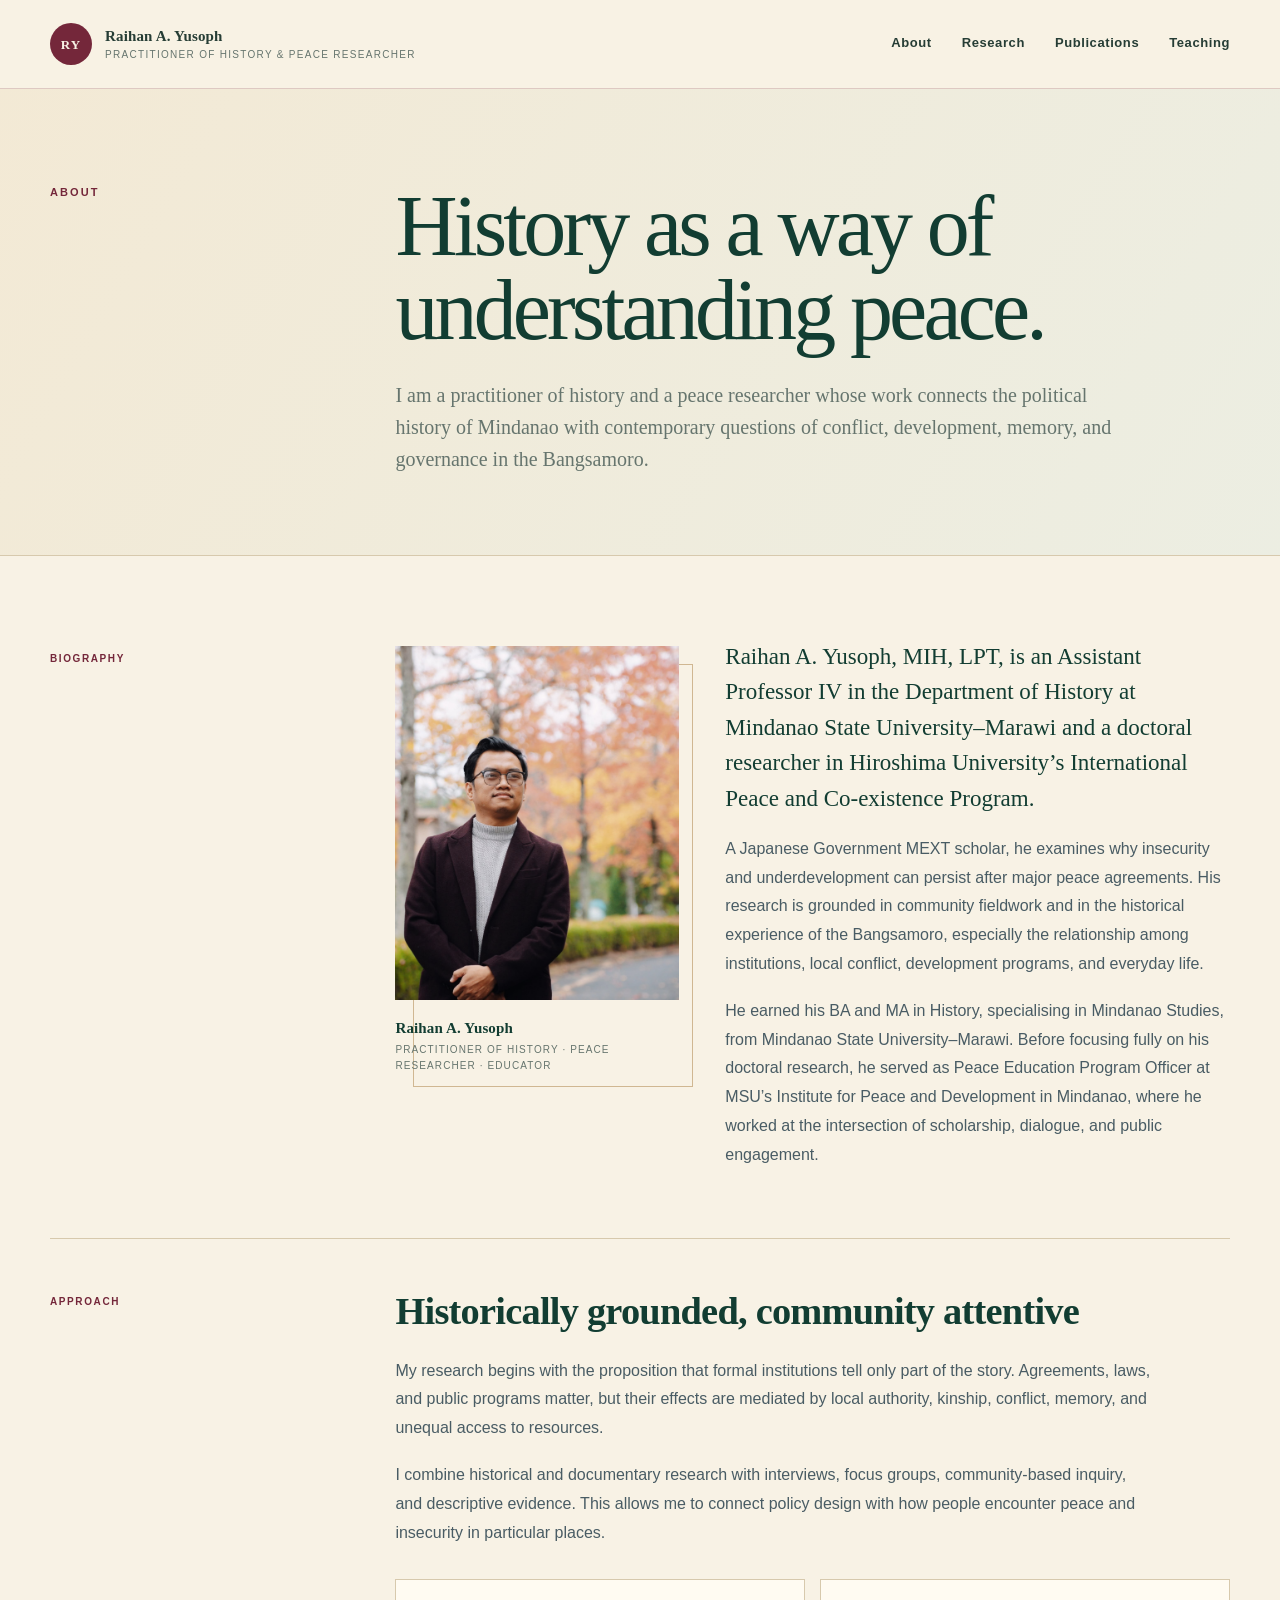
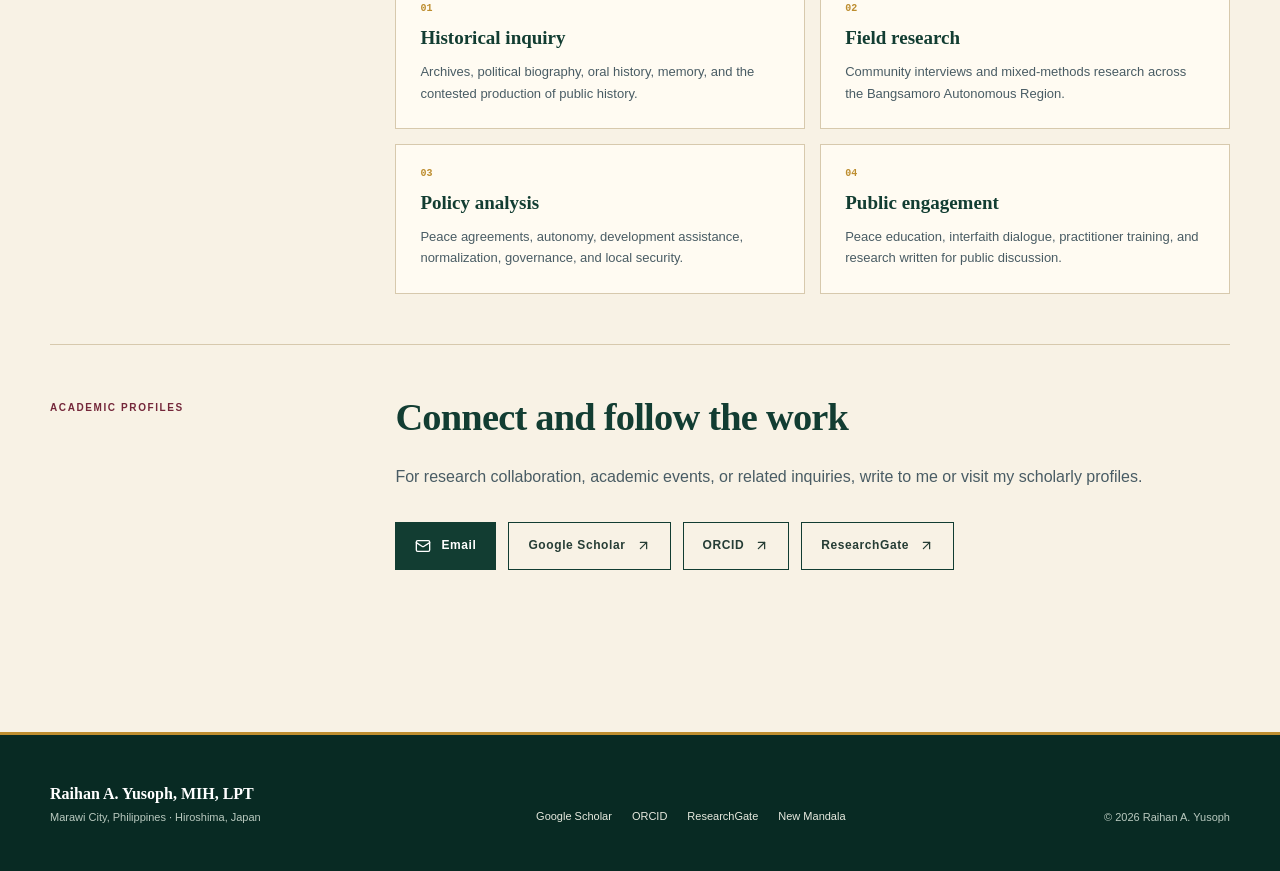
==== commit 2d48a70a: "Update About professional title" ====
--- a/about/index.html
+++ b/about/index.html
@@ -1 +1 @@
-<!DOCTYPE html><html lang="en"><head><meta charSet="utf-8"/><meta name="viewport" content="width=device-width, initial-scale=1"/><link rel="preload" href="/raihan-yusoph-portrait.jpg" as="image"/><link rel="stylesheet" href="/_next/static/chunks/0.kbww6lg4kfk.css" data-precedence="next"/><link rel="preload" as="script" fetchPriority="low" href="/_next/static/chunks/15xrurgzs99gv.js"/><script src="/_next/static/chunks/0dgq26a5_oy.a.js" async=""></script><script src="/_next/static/chunks/07lhk_q6pmm3r.js" async=""></script><script src="/_next/static/chunks/0au83~zq0~0pf.js" async=""></script><script src="/_next/static/chunks/turbopack-07ur8f85nectq.js" async=""></script><script src="/_next/static/chunks/01xlw8hd842-c.js" async=""></script><script src="/_next/static/chunks/0d3shmwh5_nmn.js" async=""></script><script src="/_next/static/chunks/0s7e_195_1~m9.js" async=""></script><title>About | Raihan A. Yusoph</title><meta name="description" content="Biography and academic profile of historian and peace researcher Raihan A. Yusoph."/><meta name="author" content="Raihan A. Yusoph"/><meta name="keywords" content="Raihan A. Yusoph,Bangsamoro studies,Mindanao history,peace and conflict studies,Mranaw history"/><link rel="shortcut icon" href="/favicon.svg"/><link rel="icon" href="/favicon.svg"/><script src="/_next/static/chunks/03~yq9q893hmn.js" noModule=""></script></head><body><div hidden=""><!--$--><!--/$--></div><div class="site-shell"><header class="site-header"><div class="header-inner"><a class="brand" aria-label="Raihan A. Yusoph, home" href="/"><span class="brand-mark">RY</span><span class="brand-name">Raihan A. Yusoph<small>Historian &amp; peace researcher</small></span></a><nav aria-label="Primary navigation"><a href="/about/">About</a><a href="/research/">Research</a><a href="/publications/">Publications</a><a href="/teaching/">Teaching</a></nav></div></header><main><section class="page-hero"><div class="content-grid page-hero-grid"><p class="eyebrow">About</p><div><h1>History as a way of understanding peace.</h1><p class="lede">I am a historian and peace researcher whose work connects the political history of Mindanao with contemporary questions of conflict, development, memory, and governance in the Bangsamoro.</p></div></div></section><div class="content-grid page-body"><section class="page-section"><p class="page-label">Biography</p><div class="biography-layout"><figure class="portrait-figure"><img alt="Portrait of Raihan A. Yusoph outdoors in autumn" height="2048" src="/raihan-yusoph-portrait.jpg" width="1365"/><figcaption><span>Raihan A. Yusoph</span>Historian · Peace researcher · Educator</figcaption></figure><div class="prose biography-copy"><p class="large-copy">Raihan A. Yusoph, MIH, LPT, is an Assistant Professor IV in the Department of History at Mindanao State University–Marawi and a doctoral researcher in Hiroshima University’s International Peace and Co-existence Program.</p><p>A Japanese Government MEXT scholar, he examines why insecurity and underdevelopment can persist after major peace agreements. His research is grounded in community fieldwork and in the historical experience of the Bangsamoro, especially the relationship among institutions, local conflict, development programs, and everyday life.</p><p>He earned his BA and MA in History, specialising in Mindanao Studies, from Mindanao State University–Marawi. Before focusing fully on his doctoral research, he served as Peace Education Program Officer at MSU’s Institute for Peace and Development in Mindanao, where he worked at the intersection of scholarship, dialogue, and public engagement.</p></div></div></section><section class="page-section"><p class="page-label">Approach</p><div class="prose"><h2>Historically grounded, community attentive</h2><p>My research begins with the proposition that formal institutions tell only part of the story. Agreements, laws, and public programs matter, but their effects are mediated by local authority, kinship, conflict, memory, and unequal access to resources.</p><p>I combine historical and documentary research with interviews, focus groups, community-based inquiry, and descriptive evidence. This allows me to connect policy design with how people encounter peace and insecurity in particular places.</p><div class="detail-list"><article class="detail-card"><span>01</span><h3>Historical inquiry</h3><p>Archives, political biography, oral history, memory, and the contested production of public history.</p></article><article class="detail-card"><span>02</span><h3>Field research</h3><p>Community interviews and mixed-methods research across the Bangsamoro Autonomous Region.</p></article><article class="detail-card"><span>03</span><h3>Policy analysis</h3><p>Peace agreements, autonomy, development assistance, normalization, governance, and local security.</p></article><article class="detail-card"><span>04</span><h3>Public engagement</h3><p>Peace education, interfaith dialogue, practitioner training, and research written for public discussion.</p></article></div></div></section><section class="page-section"><p class="page-label">Academic profiles</p><div class="prose"><h2>Connect and follow the work</h2><p>For research collaboration, academic events, or related inquiries, write to me or visit my scholarly profiles.</p><div class="profile-links"><a class="button button-primary" href="mailto:yusophraihan@gmail.com"><svg xmlns="http://www.w3.org/2000/svg" width="16" height="16" viewBox="0 0 24 24" fill="none" stroke="currentColor" stroke-width="2" stroke-linecap="round" stroke-linejoin="round" class="lucide lucide-mail" aria-hidden="true"><path d="m22 7-8.991 5.727a2 2 0 0 1-2.009 0L2 7"></path><rect x="2" y="4" width="20" height="16" rx="2"></rect></svg> Email</a><a class="button" href="https://scholar.google.com/citations?hl=en&amp;user=7pfpm74AAAAJ" rel="noreferrer" target="_blank">Google Scholar <svg xmlns="http://www.w3.org/2000/svg" width="15" height="15" viewBox="0 0 24 24" fill="none" stroke="currentColor" stroke-width="2" stroke-linecap="round" stroke-linejoin="round" class="lucide lucide-arrow-up-right" aria-hidden="true"><path d="M7 7h10v10"></path><path d="M7 17 17 7"></path></svg></a><a class="button" href="https://orcid.org/0000-0001-9791-6979" rel="noreferrer" target="_blank">ORCID <svg xmlns="http://www.w3.org/2000/svg" width="15" height="15" viewBox="0 0 24 24" fill="none" stroke="currentColor" stroke-width="2" stroke-linecap="round" stroke-linejoin="round" class="lucide lucide-arrow-up-right" aria-hidden="true"><path d="M7 7h10v10"></path><path d="M7 17 17 7"></path></svg></a><a class="button" href="https://www.researchgate.net/profile/Raihan-Yusoph" rel="noreferrer" target="_blank">ResearchGate <svg xmlns="http://www.w3.org/2000/svg" width="15" height="15" viewBox="0 0 24 24" fill="none" stroke="currentColor" stroke-width="2" stroke-linecap="round" stroke-linejoin="round" class="lucide lucide-arrow-up-right" aria-hidden="true"><path d="M7 7h10v10"></path><path d="M7 17 17 7"></path></svg></a></div></div></section></div></main><footer class="site-footer"><div class="content-grid footer-grid"><div><p class="footer-name">Raihan A. Yusoph, MIH, LPT</p><p>Marawi City, Philippines · Hiroshima, Japan</p></div><div class="footer-links" aria-label="Academic profiles"><a href="https://scholar.google.com/citations?hl=en&amp;user=7pfpm74AAAAJ" rel="noreferrer" target="_blank">Google Scholar</a><a href="https://orcid.org/0000-0001-9791-6979" rel="noreferrer" target="_blank">ORCID</a><a href="https://www.researchgate.net/profile/Raihan-Yusoph" rel="noreferrer" target="_blank">ResearchGate</a><a href="https://www.newmandala.org/author/raihanyusoph/" rel="noreferrer" target="_blank">New Mandala</a></div><p class="footer-note">© <!-- -->2026<!-- --> Raihan A. Yusoph</p></div></footer></div><!--$--><!--/$--><script src="/_next/static/chunks/15xrurgzs99gv.js" id="_R_" async=""></script><script>(self.__next_f=self.__next_f||[]).push([0])</script><script>self.__next_f.push([1,"1:\"$Sreact.fragment\"\n2:I[39756,[\"/_next/static/chunks/01xlw8hd842-c.js\",\"/_next/static/chunks/0d3shmwh5_nmn.js\"],\"default\"]\n3:I[37457,[\"/_next/static/chunks/01xlw8hd842-c.js\",\"/_next/static/chunks/0d3shmwh5_nmn.js\"],\"default\"]\n4:I[22016,[\"/_next/static/chunks/01xlw8hd842-c.js\",\"/_next/static/chunks/0d3shmwh5_nmn.js\",\"/_next/static/chunks/0s7e_195_1~m9.js\"],\"\"]\nd:I[68027,[\"/_next/static/chunks/01xlw8hd842-c.js\",\"/_next/static/chunks/0d3shmwh5_nmn.js\"],\"default\",1]\n:HL[\"/_next/static/chunks/0.kbww6lg4kfk.css\",\"style\"]\n:HL[\"/raihan-yusoph-portrait.jpg\",\"image\"]\n"])</script><script>self.__next_f.push([1,"0:{\"P\":null,\"c\":[\"\",\"about\",\"\"],\"q\":\"\",\"i\":false,\"f\":[[[\"\",{\"children\":[\"about\",{\"children\":[\"__PAGE__\",{}]}]},\"$undefined\",\"$undefined\",16],[[\"$\",\"$1\",\"c\",{\"children\":[[[\"$\",\"link\",\"0\",{\"rel\":\"stylesheet\",\"href\":\"/_next/static/chunks/0.kbww6lg4kfk.css\",\"precedence\":\"next\",\"crossOrigin\":\"$undefined\",\"nonce\":\"$undefined\"}],[\"$\",\"script\",\"script-0\",{\"src\":\"/_next/static/chunks/01xlw8hd842-c.js\",\"async\":true,\"nonce\":\"$undefined\"}],[\"$\",\"script\",\"script-1\",{\"src\":\"/_next/static/chunks/0d3shmwh5_nmn.js\",\"async\":true,\"nonce\":\"$undefined\"}]],[\"$\",\"html\",null,{\"lang\":\"en\",\"children\":[\"$\",\"body\",null,{\"children\":[\"$\",\"$L2\",null,{\"parallelRouterKey\":\"children\",\"error\":\"$undefined\",\"errorStyles\":\"$undefined\",\"errorScripts\":\"$undefined\",\"template\":[\"$\",\"$L3\",null,{}],\"templateStyles\":\"$undefined\",\"templateScripts\":\"$undefined\",\"notFound\":[[[\"$\",\"title\",null,{\"children\":\"404: This page could not be found.\"}],[\"$\",\"div\",null,{\"style\":{\"fontFamily\":\"system-ui,\\\"Segoe UI\\\",Roboto,Helvetica,Arial,sans-serif,\\\"Apple Color Emoji\\\",\\\"Segoe UI Emoji\\\"\",\"height\":\"100vh\",\"textAlign\":\"center\",\"display\":\"flex\",\"flexDirection\":\"column\",\"alignItems\":\"center\",\"justifyContent\":\"center\"},\"children\":[\"$\",\"div\",null,{\"children\":[[\"$\",\"style\",null,{\"dangerouslySetInnerHTML\":{\"__html\":\"body{color:#000;background:#fff;margin:0}.next-error-h1{border-right:1px solid rgba(0,0,0,.3)}@media (prefers-color-scheme:dark){body{color:#fff;background:#000}.next-error-h1{border-right:1px solid rgba(255,255,255,.3)}}\"}}],[\"$\",\"h1\",null,{\"className\":\"next-error-h1\",\"style\":{\"display\":\"inline-block\",\"margin\":\"0 20px 0 0\",\"padding\":\"0 23px 0 0\",\"fontSize\":24,\"fontWeight\":500,\"verticalAlign\":\"top\",\"lineHeight\":\"49px\"},\"children\":404}],[\"$\",\"div\",null,{\"style\":{\"display\":\"inline-block\"},\"children\":[\"$\",\"h2\",null,{\"style\":{\"fontSize\":14,\"fontWeight\":400,\"lineHeight\":\"49px\",\"margin\":0},\"children\":\"This page could not be found.\"}]}]]}]}]],[]],\"forbidden\":\"$undefined\",\"unauthorized\":\"$undefined\"}]}]}]]}],{\"children\":[[\"$\",\"$1\",\"c\",{\"children\":[null,[\"$\",\"$L2\",null,{\"parallelRouterKey\":\"children\",\"error\":\"$undefined\",\"errorStyles\":\"$undefined\",\"errorScripts\":\"$undefined\",\"template\":[\"$\",\"$L3\",null,{}],\"templateStyles\":\"$undefined\",\"templateScripts\":\"$undefined\",\"notFound\":\"$undefined\",\"forbidden\":\"$undefined\",\"unauthorized\":\"$undefined\"}]]}],{\"children\":[[\"$\",\"$1\",\"c\",{\"children\":[[\"$\",\"div\",null,{\"className\":\"site-shell\",\"children\":[[\"$\",\"header\",null,{\"className\":\"site-header\",\"children\":[\"$\",\"div\",null,{\"className\":\"header-inner\",\"children\":[[\"$\",\"$L4\",null,{\"className\":\"brand\",\"href\":\"/\",\"aria-label\":\"Raihan A. Yusoph, home\",\"children\":[[\"$\",\"span\",null,{\"className\":\"brand-mark\",\"children\":\"RY\"}],[\"$\",\"span\",null,{\"className\":\"brand-name\",\"children\":[\"Raihan A. Yusoph\",[\"$\",\"small\",null,{\"children\":\"Historian \u0026 peace researcher\"}]]}]]}],[\"$\",\"nav\",null,{\"aria-label\":\"Primary navigation\",\"children\":[[\"$\",\"$L4\",\"/about\",{\"href\":\"/about\",\"children\":\"About\"}],[\"$\",\"$L4\",\"/research\",{\"href\":\"/research\",\"children\":\"Research\"}],[\"$\",\"$L4\",\"/publications\",{\"href\":\"/publications\",\"children\":\"Publications\"}],[\"$\",\"$L4\",\"/teaching\",{\"href\":\"/teaching\",\"children\":\"Teaching\"}]]}]]}]}],[\"$\",\"main\",null,{\"children\":[[\"$\",\"section\",null,{\"className\":\"page-hero\",\"children\":[\"$\",\"div\",null,{\"className\":\"content-grid page-hero-grid\",\"children\":[[\"$\",\"p\",null,{\"className\":\"eyebrow\",\"children\":\"About\"}],[\"$\",\"div\",null,{\"children\":[[\"$\",\"h1\",null,{\"children\":\"History as a way of understanding peace.\"}],[\"$\",\"p\",null,{\"className\":\"lede\",\"children\":\"I am a historian and peace researcher whose work connects the political history of Mindanao with contemporary questions of conflict, development, memory, and governance in the Bangsamoro.\"}]]}]]}]}],[\"$\",\"div\",null,{\"className\":\"content-grid page-body\",\"children\":[[\"$\",\"section\",null,{\"className\":\"page-section\",\"children\":[[\"$\",\"p\",null,{\"className\":\"page-label\",\"children\":\"Biography\"}],[\"$\",\"div\",null,{\"className\":\"biography-layout\",\"children\":[[\"$\",\"figure\",null,{\"className\":\"portrait-figure\",\"children\":[[\"$\",\"img\",null,{\"alt\":\"Portrait of Raihan A. Yusoph outdoors in autumn\",\"height\":\"2048\",\"src\":\"/raihan-yusoph-portrait.jpg\",\"width\":\"1365\"}],[\"$\",\"figcaption\",null,{\"children\":[[\"$\",\"span\",null,{\"children\":\"Raihan A. Yusoph\"}],\"Historian · Peace researcher · Educator\"]}]]}],[\"$\",\"div\",null,{\"className\":\"prose biography-copy\",\"children\":[[\"$\",\"p\",null,{\"className\":\"large-copy\",\"children\":\"Raihan A. Yusoph, MIH, LPT, is an Assistant Professor IV in the Department of History at Mindanao State University–Marawi and a doctoral researcher in Hiroshima University’s International Peace and Co-existence Program.\"}],[\"$\",\"p\",null,{\"children\":\"A Japanese Government MEXT scholar, he examines why insecurity and underdevelopment can persist after major peace agreements. His research is grounded in community fieldwork and in the historical experience of the Bangsamoro, especially the relationship among institutions, local conflict, development programs, and everyday life.\"}],\"$L5\"]}]]}]]}],\"$L6\",\"$L7\"]}]]}],\"$L8\"]}],[\"$L9\"],\"$La\"]}],{},null,false,null]},null,false,\"$@b\"]},null,false,null],\"$Lc\",false]],\"m\":\"$undefined\",\"G\":[\"$d\",[\"$Le\"]],\"S\":true,\"h\":null,\"s\":\"$undefined\",\"l\":\"$undefined\",\"p\":\"$undefined\",\"d\":\"$undefined\",\"b\":\"-JS9yGXg3G-bM_XrcunVp\"}\n"])</script><script>self.__next_f.push([1,"f:I[5014,[\"/_next/static/chunks/01xlw8hd842-c.js\",\"/_next/static/chunks/0d3shmwh5_nmn.js\",\"/_next/static/chunks/0s7e_195_1~m9.js\"],\"default\"]\n10:I[97367,[\"/_next/static/chunks/01xlw8hd842-c.js\",\"/_next/static/chunks/0d3shmwh5_nmn.js\"],\"OutletBoundary\"]\n11:\"$Sreact.suspense\"\n14:I[97367,[\"/_next/static/chunks/01xlw8hd842-c.js\",\"/_next/static/chunks/0d3shmwh5_nmn.js\"],\"ViewportBoundary\"]\n16:I[97367,[\"/_next/static/chunks/01xlw8hd842-c.js\",\"/_next/static/chunks/0d3shmwh5_nmn.js\"],\"MetadataBoundary\"]\n5:[\"$\",\"p\",null,{\"children\":\"He earned his BA and MA in History, specialising in Mindanao Studies, from Mindanao State University–Marawi. Before focusing fully on his doctoral research, he served as Peace Education Program Officer at MSU’s Institute for Peace and Development in Mindanao, where he worked at the intersection of scholarship, dialogue, and public engagement.\"}]\n"])</script><script>self.__next_f.push([1,"6:[\"$\",\"section\",null,{\"className\":\"page-section\",\"children\":[[\"$\",\"p\",null,{\"className\":\"page-label\",\"children\":\"Approach\"}],[\"$\",\"div\",null,{\"className\":\"prose\",\"children\":[[\"$\",\"h2\",null,{\"children\":\"Historically grounded, community attentive\"}],[\"$\",\"p\",null,{\"children\":\"My research begins with the proposition that formal institutions tell only part of the story. Agreements, laws, and public programs matter, but their effects are mediated by local authority, kinship, conflict, memory, and unequal access to resources.\"}],[\"$\",\"p\",null,{\"children\":\"I combine historical and documentary research with interviews, focus groups, community-based inquiry, and descriptive evidence. This allows me to connect policy design with how people encounter peace and insecurity in particular places.\"}],[\"$\",\"div\",null,{\"className\":\"detail-list\",\"children\":[[\"$\",\"article\",null,{\"className\":\"detail-card\",\"children\":[[\"$\",\"span\",null,{\"children\":\"01\"}],[\"$\",\"h3\",null,{\"children\":\"Historical inquiry\"}],[\"$\",\"p\",null,{\"children\":\"Archives, political biography, oral history, memory, and the contested production of public history.\"}]]}],[\"$\",\"article\",null,{\"className\":\"detail-card\",\"children\":[[\"$\",\"span\",null,{\"children\":\"02\"}],[\"$\",\"h3\",null,{\"children\":\"Field research\"}],[\"$\",\"p\",null,{\"children\":\"Community interviews and mixed-methods research across the Bangsamoro Autonomous Region.\"}]]}],[\"$\",\"article\",null,{\"className\":\"detail-card\",\"children\":[[\"$\",\"span\",null,{\"children\":\"03\"}],[\"$\",\"h3\",null,{\"children\":\"Policy analysis\"}],[\"$\",\"p\",null,{\"children\":\"Peace agreements, autonomy, development assistance, normalization, governance, and local security.\"}]]}],[\"$\",\"article\",null,{\"className\":\"detail-card\",\"children\":[[\"$\",\"span\",null,{\"children\":\"04\"}],[\"$\",\"h3\",null,{\"children\":\"Public engagement\"}],[\"$\",\"p\",null,{\"children\":\"Peace education, interfaith dialogue, practitioner training, and research written for public discussion.\"}]]}]]}]]}]]}]\n"])</script><script>self.__next_f.push([1,"7:[\"$\",\"section\",null,{\"className\":\"page-section\",\"children\":[[\"$\",\"p\",null,{\"className\":\"page-label\",\"children\":\"Academic profiles\"}],[\"$\",\"div\",null,{\"className\":\"prose\",\"children\":[[\"$\",\"h2\",null,{\"children\":\"Connect and follow the work\"}],[\"$\",\"p\",null,{\"children\":\"For research collaboration, academic events, or related inquiries, write to me or visit my scholarly profiles.\"}],[\"$\",\"div\",null,{\"className\":\"profile-links\",\"children\":[[\"$\",\"a\",null,{\"className\":\"button button-primary\",\"href\":\"mailto:yusophraihan@gmail.com\",\"children\":[[\"$\",\"$Lf\",null,{\"ref\":\"$undefined\",\"iconNode\":[[\"path\",{\"d\":\"m22 7-8.991 5.727a2 2 0 0 1-2.009 0L2 7\",\"key\":\"132q7q\"}],[\"rect\",{\"x\":\"2\",\"y\":\"4\",\"width\":\"20\",\"height\":\"16\",\"rx\":\"2\",\"key\":\"izxlao\"}]],\"className\":\"lucide-mail\",\"size\":16}],\" Email\"]}],[\"$\",\"a\",null,{\"className\":\"button\",\"href\":\"https://scholar.google.com/citations?hl=en\u0026user=7pfpm74AAAAJ\",\"rel\":\"noreferrer\",\"target\":\"_blank\",\"children\":[\"Google Scholar \",[\"$\",\"$Lf\",null,{\"ref\":\"$undefined\",\"iconNode\":[[\"path\",{\"d\":\"M7 7h10v10\",\"key\":\"1tivn9\"}],[\"path\",{\"d\":\"M7 17 17 7\",\"key\":\"1vkiza\"}]],\"className\":\"lucide-arrow-up-right\",\"size\":15}]]}],[\"$\",\"a\",null,{\"className\":\"button\",\"href\":\"https://orcid.org/0000-0001-9791-6979\",\"rel\":\"noreferrer\",\"target\":\"_blank\",\"children\":[\"ORCID \",[\"$\",\"$Lf\",null,{\"ref\":\"$undefined\",\"iconNode\":\"$7:props:children:1:props:children:2:props:children:1:props:children:1:props:iconNode\",\"className\":\"lucide-arrow-up-right\",\"size\":15}]]}],[\"$\",\"a\",null,{\"className\":\"button\",\"href\":\"https://www.researchgate.net/profile/Raihan-Yusoph\",\"rel\":\"noreferrer\",\"target\":\"_blank\",\"children\":[\"ResearchGate \",[\"$\",\"$Lf\",null,{\"ref\":\"$undefined\",\"iconNode\":\"$7:props:children:1:props:children:2:props:children:1:props:children:1:props:iconNode\",\"className\":\"lucide-arrow-up-right\",\"size\":15}]]}]]}]]}]]}]\n"])</script><script>self.__next_f.push([1,"8:[\"$\",\"footer\",null,{\"className\":\"site-footer\",\"children\":[\"$\",\"div\",null,{\"className\":\"content-grid footer-grid\",\"children\":[[\"$\",\"div\",null,{\"children\":[[\"$\",\"p\",null,{\"className\":\"footer-name\",\"children\":\"Raihan A. Yusoph, MIH, LPT\"}],[\"$\",\"p\",null,{\"children\":\"Marawi City, Philippines · Hiroshima, Japan\"}]]}],[\"$\",\"div\",null,{\"className\":\"footer-links\",\"aria-label\":\"Academic profiles\",\"children\":[[\"$\",\"a\",\"Google Scholar\",{\"href\":\"https://scholar.google.com/citations?hl=en\u0026user=7pfpm74AAAAJ\",\"rel\":\"noreferrer\",\"target\":\"_blank\",\"children\":\"Google Scholar\"}],[\"$\",\"a\",\"ORCID\",{\"href\":\"https://orcid.org/0000-0001-9791-6979\",\"rel\":\"noreferrer\",\"target\":\"_blank\",\"children\":\"ORCID\"}],[\"$\",\"a\",\"ResearchGate\",{\"href\":\"https://www.researchgate.net/profile/Raihan-Yusoph\",\"rel\":\"noreferrer\",\"target\":\"_blank\",\"children\":\"ResearchGate\"}],[\"$\",\"a\",\"New Mandala\",{\"href\":\"https://www.newmandala.org/author/raihanyusoph/\",\"rel\":\"noreferrer\",\"target\":\"_blank\",\"children\":\"New Mandala\"}]]}],[\"$\",\"p\",null,{\"className\":\"footer-note\",\"children\":[\"© \",2026,\" Raihan A. Yusoph\"]}]]}]}]\n9:[\"$\",\"script\",\"script-0\",{\"src\":\"/_next/static/chunks/0s7e_195_1~m9.js\",\"async\":true,\"nonce\":\"$undefined\"}]\na:[\"$\",\"$L10\",null,{\"children\":[\"$\",\"$11\",null,{\"name\":\"Next.MetadataOutlet\",\"children\":\"$@12\"}]}]\n13:[]\nb:\"$W13\"\nc:[\"$\",\"$1\",\"h\",{\"children\":[null,[\"$\",\"$L14\",null,{\"children\":\"$L15\"}],[\"$\",\"div\",null,{\"hidden\":true,\"children\":[\"$\",\"$L16\",null,{\"children\":[\"$\",\"$11\",null,{\"name\":\"Next.Metadata\",\"children\":\"$L17\"}]}]}],null]}]\ne:[\"$\",\"link\",\"0\",{\"rel\":\"stylesheet\",\"href\":\"/_next/static/chunks/0.kbww6lg4kfk.css\",\"precedence\":\"next\",\"crossOrigin\":\"$undefined\",\"nonce\":\"$undefined\"}]\n"])</script><script>self.__next_f.push([1,"15:[[\"$\",\"meta\",\"0\",{\"charSet\":\"utf-8\"}],[\"$\",\"meta\",\"1\",{\"name\":\"viewport\",\"content\":\"width=device-width, initial-scale=1\"}]]\n"])</script><script>self.__next_f.push([1,"18:I[27201,[\"/_next/static/chunks/01xlw8hd842-c.js\",\"/_next/static/chunks/0d3shmwh5_nmn.js\"],\"IconMark\"]\n12:null\n17:[[\"$\",\"title\",\"0\",{\"children\":\"About | Raihan A. Yusoph\"}],[\"$\",\"meta\",\"1\",{\"name\":\"description\",\"content\":\"Biography and academic profile of historian and peace researcher Raihan A. Yusoph.\"}],[\"$\",\"meta\",\"2\",{\"name\":\"author\",\"content\":\"Raihan A. Yusoph\"}],[\"$\",\"meta\",\"3\",{\"name\":\"keywords\",\"content\":\"Raihan A. Yusoph,Bangsamoro studies,Mindanao history,peace and conflict studies,Mranaw history\"}],[\"$\",\"link\",\"4\",{\"rel\":\"shortcut icon\",\"href\":\"/favicon.svg\"}],[\"$\",\"link\",\"5\",{\"rel\":\"icon\",\"href\":\"/favicon.svg\"}],[\"$\",\"$L18\",\"6\",{}]]\n"])</script></body></html>+<!DOCTYPE html><html lang="en"><head><meta charSet="utf-8"/><meta name="viewport" content="width=device-width, initial-scale=1"/><link rel="preload" href="/raihan-yusoph-portrait.jpg" as="image"/><link rel="stylesheet" href="/_next/static/chunks/07h1p04~y8csr.css" data-precedence="next"/><link rel="preload" as="script" fetchPriority="low" href="/_next/static/chunks/15xrurgzs99gv.js"/><script src="/_next/static/chunks/0dgq26a5_oy.a.js" async=""></script><script src="/_next/static/chunks/07lhk_q6pmm3r.js" async=""></script><script src="/_next/static/chunks/0au83~zq0~0pf.js" async=""></script><script src="/_next/static/chunks/turbopack-07ur8f85nectq.js" async=""></script><script src="/_next/static/chunks/01xlw8hd842-c.js" async=""></script><script src="/_next/static/chunks/0d3shmwh5_nmn.js" async=""></script><script src="/_next/static/chunks/0s7e_195_1~m9.js" async=""></script><title>About | Raihan A. Yusoph</title><meta name="description" content="Biography and academic profile of practitioner of history and peace researcher Raihan A. Yusoph."/><meta name="author" content="Raihan A. Yusoph"/><meta name="keywords" content="Raihan A. Yusoph,Bangsamoro studies,Mindanao history,peace and conflict studies,Mranaw history"/><link rel="shortcut icon" href="/favicon.svg"/><link rel="icon" href="/favicon.svg"/><script src="/_next/static/chunks/03~yq9q893hmn.js" noModule=""></script></head><body><div hidden=""><!--$--><!--/$--></div><div class="site-shell"><header class="site-header"><div class="header-inner"><a class="brand" aria-label="Raihan A. Yusoph, home" href="/"><span class="brand-mark">RY</span><span class="brand-name">Raihan A. Yusoph<small>Practitioner of History &amp; peace researcher</small></span></a><nav aria-label="Primary navigation"><a href="/about/">About</a><a href="/research/">Research</a><a href="/publications/">Publications</a><a href="/teaching/">Teaching</a></nav></div></header><main><section class="page-hero"><div class="content-grid page-hero-grid"><p class="eyebrow">About</p><div><h1>History as a way of understanding peace.</h1><p class="lede">I am a practitioner of history and a peace researcher whose work connects the political history of Mindanao with contemporary questions of conflict, development, memory, and governance in the Bangsamoro.</p></div></div></section><div class="content-grid page-body"><section class="page-section"><p class="page-label">Biography</p><div class="biography-layout"><figure class="portrait-figure"><img alt="Portrait of Raihan A. Yusoph outdoors in autumn" height="2048" src="/raihan-yusoph-portrait.jpg" width="1365"/><figcaption><span>Raihan A. Yusoph</span>Practitioner of History · Peace researcher · Educator</figcaption></figure><div class="prose biography-copy"><p class="large-copy">Raihan A. Yusoph, MIH, LPT, is an Assistant Professor IV in the Department of History at Mindanao State University–Marawi and a doctoral researcher in Hiroshima University’s International Peace and Co-existence Program.</p><p>A Japanese Government MEXT scholar, he examines why insecurity and underdevelopment can persist after major peace agreements. His research is grounded in community fieldwork and in the historical experience of the Bangsamoro, especially the relationship among institutions, local conflict, development programs, and everyday life.</p><p>He earned his BA and MA in History, specialising in Mindanao Studies, from Mindanao State University–Marawi. Before focusing fully on his doctoral research, he served as Peace Education Program Officer at MSU’s Institute for Peace and Development in Mindanao, where he worked at the intersection of scholarship, dialogue, and public engagement.</p></div></div></section><section class="page-section"><p class="page-label">Approach</p><div class="prose"><h2>Historically grounded, community attentive</h2><p>My research begins with the proposition that formal institutions tell only part of the story. Agreements, laws, and public programs matter, but their effects are mediated by local authority, kinship, conflict, memory, and unequal access to resources.</p><p>I combine historical and documentary research with interviews, focus groups, community-based inquiry, and descriptive evidence. This allows me to connect policy design with how people encounter peace and insecurity in particular places.</p><div class="detail-list"><article class="detail-card"><span>01</span><h3>Historical inquiry</h3><p>Archives, political biography, oral history, memory, and the contested production of public history.</p></article><article class="detail-card"><span>02</span><h3>Field research</h3><p>Community interviews and mixed-methods research across the Bangsamoro Autonomous Region.</p></article><article class="detail-card"><span>03</span><h3>Policy analysis</h3><p>Peace agreements, autonomy, development assistance, normalization, governance, and local security.</p></article><article class="detail-card"><span>04</span><h3>Public engagement</h3><p>Peace education, interfaith dialogue, practitioner training, and research written for public discussion.</p></article></div></div></section><section class="page-section"><p class="page-label">Academic profiles</p><div class="prose"><h2>Connect and follow the work</h2><p>For research collaboration, academic events, or related inquiries, write to me or visit my scholarly profiles.</p><div class="profile-links"><a class="button button-primary" href="mailto:yusophraihan@gmail.com"><svg xmlns="http://www.w3.org/2000/svg" width="16" height="16" viewBox="0 0 24 24" fill="none" stroke="currentColor" stroke-width="2" stroke-linecap="round" stroke-linejoin="round" class="lucide lucide-mail" aria-hidden="true"><path d="m22 7-8.991 5.727a2 2 0 0 1-2.009 0L2 7"></path><rect x="2" y="4" width="20" height="16" rx="2"></rect></svg> Email</a><a class="button" href="https://scholar.google.com/citations?hl=en&amp;user=7pfpm74AAAAJ" rel="noreferrer" target="_blank">Google Scholar <svg xmlns="http://www.w3.org/2000/svg" width="15" height="15" viewBox="0 0 24 24" fill="none" stroke="currentColor" stroke-width="2" stroke-linecap="round" stroke-linejoin="round" class="lucide lucide-arrow-up-right" aria-hidden="true"><path d="M7 7h10v10"></path><path d="M7 17 17 7"></path></svg></a><a class="button" href="https://orcid.org/0000-0001-9791-6979" rel="noreferrer" target="_blank">ORCID <svg xmlns="http://www.w3.org/2000/svg" width="15" height="15" viewBox="0 0 24 24" fill="none" stroke="currentColor" stroke-width="2" stroke-linecap="round" stroke-linejoin="round" class="lucide lucide-arrow-up-right" aria-hidden="true"><path d="M7 7h10v10"></path><path d="M7 17 17 7"></path></svg></a><a class="button" href="https://www.researchgate.net/profile/Raihan-Yusoph" rel="noreferrer" target="_blank">ResearchGate <svg xmlns="http://www.w3.org/2000/svg" width="15" height="15" viewBox="0 0 24 24" fill="none" stroke="currentColor" stroke-width="2" stroke-linecap="round" stroke-linejoin="round" class="lucide lucide-arrow-up-right" aria-hidden="true"><path d="M7 7h10v10"></path><path d="M7 17 17 7"></path></svg></a></div></div></section></div></main><footer class="site-footer"><div class="content-grid footer-grid"><div><p class="footer-name">Raihan A. Yusoph, MIH, LPT</p><p>Marawi City, Philippines · Hiroshima, Japan</p></div><div class="footer-links" aria-label="Academic profiles"><a href="https://scholar.google.com/citations?hl=en&amp;user=7pfpm74AAAAJ" rel="noreferrer" target="_blank">Google Scholar</a><a href="https://orcid.org/0000-0001-9791-6979" rel="noreferrer" target="_blank">ORCID</a><a href="https://www.researchgate.net/profile/Raihan-Yusoph" rel="noreferrer" target="_blank">ResearchGate</a><a href="https://www.newmandala.org/author/raihanyusoph/" rel="noreferrer" target="_blank">New Mandala</a></div><p class="footer-note">© <!-- -->2026<!-- --> Raihan A. Yusoph</p></div></footer></div><!--$--><!--/$--><script src="/_next/static/chunks/15xrurgzs99gv.js" id="_R_" async=""></script><script>(self.__next_f=self.__next_f||[]).push([0])</script><script>self.__next_f.push([1,"1:\"$Sreact.fragment\"\n2:I[39756,[\"/_next/static/chunks/01xlw8hd842-c.js\",\"/_next/static/chunks/0d3shmwh5_nmn.js\"],\"default\"]\n3:I[37457,[\"/_next/static/chunks/01xlw8hd842-c.js\",\"/_next/static/chunks/0d3shmwh5_nmn.js\"],\"default\"]\n4:I[22016,[\"/_next/static/chunks/01xlw8hd842-c.js\",\"/_next/static/chunks/0d3shmwh5_nmn.js\",\"/_next/static/chunks/0s7e_195_1~m9.js\"],\"\"]\nd:I[68027,[\"/_next/static/chunks/01xlw8hd842-c.js\",\"/_next/static/chunks/0d3shmwh5_nmn.js\"],\"default\",1]\n:HL[\"/_next/static/chunks/07h1p04~y8csr.css\",\"style\"]\n:HL[\"/raihan-yusoph-portrait.jpg\",\"image\"]\n"])</script><script>self.__next_f.push([1,"0:{\"P\":null,\"c\":[\"\",\"about\",\"\"],\"q\":\"\",\"i\":false,\"f\":[[[\"\",{\"children\":[\"about\",{\"children\":[\"__PAGE__\",{}]}]},\"$undefined\",\"$undefined\",16],[[\"$\",\"$1\",\"c\",{\"children\":[[[\"$\",\"link\",\"0\",{\"rel\":\"stylesheet\",\"href\":\"/_next/static/chunks/07h1p04~y8csr.css\",\"precedence\":\"next\",\"crossOrigin\":\"$undefined\",\"nonce\":\"$undefined\"}],[\"$\",\"script\",\"script-0\",{\"src\":\"/_next/static/chunks/01xlw8hd842-c.js\",\"async\":true,\"nonce\":\"$undefined\"}],[\"$\",\"script\",\"script-1\",{\"src\":\"/_next/static/chunks/0d3shmwh5_nmn.js\",\"async\":true,\"nonce\":\"$undefined\"}]],[\"$\",\"html\",null,{\"lang\":\"en\",\"children\":[\"$\",\"body\",null,{\"children\":[\"$\",\"$L2\",null,{\"parallelRouterKey\":\"children\",\"error\":\"$undefined\",\"errorStyles\":\"$undefined\",\"errorScripts\":\"$undefined\",\"template\":[\"$\",\"$L3\",null,{}],\"templateStyles\":\"$undefined\",\"templateScripts\":\"$undefined\",\"notFound\":[[[\"$\",\"title\",null,{\"children\":\"404: This page could not be found.\"}],[\"$\",\"div\",null,{\"style\":{\"fontFamily\":\"system-ui,\\\"Segoe UI\\\",Roboto,Helvetica,Arial,sans-serif,\\\"Apple Color Emoji\\\",\\\"Segoe UI Emoji\\\"\",\"height\":\"100vh\",\"textAlign\":\"center\",\"display\":\"flex\",\"flexDirection\":\"column\",\"alignItems\":\"center\",\"justifyContent\":\"center\"},\"children\":[\"$\",\"div\",null,{\"children\":[[\"$\",\"style\",null,{\"dangerouslySetInnerHTML\":{\"__html\":\"body{color:#000;background:#fff;margin:0}.next-error-h1{border-right:1px solid rgba(0,0,0,.3)}@media (prefers-color-scheme:dark){body{color:#fff;background:#000}.next-error-h1{border-right:1px solid rgba(255,255,255,.3)}}\"}}],[\"$\",\"h1\",null,{\"className\":\"next-error-h1\",\"style\":{\"display\":\"inline-block\",\"margin\":\"0 20px 0 0\",\"padding\":\"0 23px 0 0\",\"fontSize\":24,\"fontWeight\":500,\"verticalAlign\":\"top\",\"lineHeight\":\"49px\"},\"children\":404}],[\"$\",\"div\",null,{\"style\":{\"display\":\"inline-block\"},\"children\":[\"$\",\"h2\",null,{\"style\":{\"fontSize\":14,\"fontWeight\":400,\"lineHeight\":\"49px\",\"margin\":0},\"children\":\"This page could not be found.\"}]}]]}]}]],[]],\"forbidden\":\"$undefined\",\"unauthorized\":\"$undefined\"}]}]}]]}],{\"children\":[[\"$\",\"$1\",\"c\",{\"children\":[null,[\"$\",\"$L2\",null,{\"parallelRouterKey\":\"children\",\"error\":\"$undefined\",\"errorStyles\":\"$undefined\",\"errorScripts\":\"$undefined\",\"template\":[\"$\",\"$L3\",null,{}],\"templateStyles\":\"$undefined\",\"templateScripts\":\"$undefined\",\"notFound\":\"$undefined\",\"forbidden\":\"$undefined\",\"unauthorized\":\"$undefined\"}]]}],{\"children\":[[\"$\",\"$1\",\"c\",{\"children\":[[\"$\",\"div\",null,{\"className\":\"site-shell\",\"children\":[[\"$\",\"header\",null,{\"className\":\"site-header\",\"children\":[\"$\",\"div\",null,{\"className\":\"header-inner\",\"children\":[[\"$\",\"$L4\",null,{\"className\":\"brand\",\"href\":\"/\",\"aria-label\":\"Raihan A. Yusoph, home\",\"children\":[[\"$\",\"span\",null,{\"className\":\"brand-mark\",\"children\":\"RY\"}],[\"$\",\"span\",null,{\"className\":\"brand-name\",\"children\":[\"Raihan A. Yusoph\",[\"$\",\"small\",null,{\"children\":\"Practitioner of History \u0026 peace researcher\"}]]}]]}],[\"$\",\"nav\",null,{\"aria-label\":\"Primary navigation\",\"children\":[[\"$\",\"$L4\",\"/about\",{\"href\":\"/about\",\"children\":\"About\"}],[\"$\",\"$L4\",\"/research\",{\"href\":\"/research\",\"children\":\"Research\"}],[\"$\",\"$L4\",\"/publications\",{\"href\":\"/publications\",\"children\":\"Publications\"}],[\"$\",\"$L4\",\"/teaching\",{\"href\":\"/teaching\",\"children\":\"Teaching\"}]]}]]}]}],[\"$\",\"main\",null,{\"children\":[[\"$\",\"section\",null,{\"className\":\"page-hero\",\"children\":[\"$\",\"div\",null,{\"className\":\"content-grid page-hero-grid\",\"children\":[[\"$\",\"p\",null,{\"className\":\"eyebrow\",\"children\":\"About\"}],[\"$\",\"div\",null,{\"children\":[[\"$\",\"h1\",null,{\"children\":\"History as a way of understanding peace.\"}],[\"$\",\"p\",null,{\"className\":\"lede\",\"children\":\"I am a practitioner of history and a peace researcher whose work connects the political history of Mindanao with contemporary questions of conflict, development, memory, and governance in the Bangsamoro.\"}]]}]]}]}],[\"$\",\"div\",null,{\"className\":\"content-grid page-body\",\"children\":[[\"$\",\"section\",null,{\"className\":\"page-section\",\"children\":[[\"$\",\"p\",null,{\"className\":\"page-label\",\"children\":\"Biography\"}],[\"$\",\"div\",null,{\"className\":\"biography-layout\",\"children\":[[\"$\",\"figure\",null,{\"className\":\"portrait-figure\",\"children\":[[\"$\",\"img\",null,{\"alt\":\"Portrait of Raihan A. Yusoph outdoors in autumn\",\"height\":\"2048\",\"src\":\"/raihan-yusoph-portrait.jpg\",\"width\":\"1365\"}],[\"$\",\"figcaption\",null,{\"children\":[[\"$\",\"span\",null,{\"children\":\"Raihan A. Yusoph\"}],\"Practitioner of History · Peace researcher · Educator\"]}]]}],[\"$\",\"div\",null,{\"className\":\"prose biography-copy\",\"children\":[[\"$\",\"p\",null,{\"className\":\"large-copy\",\"children\":\"Raihan A. Yusoph, MIH, LPT, is an Assistant Professor IV in the Department of History at Mindanao State University–Marawi and a doctoral researcher in Hiroshima University’s International Peace and Co-existence Program.\"}],[\"$\",\"p\",null,{\"children\":\"A Japanese Government MEXT scholar, he examines why insecurity and underdevelopment can persist after major peace agreements. His research is grounded in community fieldwork and in the historical experience of the Bangsamoro, especially the relationship among institutions, local conflict, development programs, and everyday life.\"}],\"$L5\"]}]]}]]}],\"$L6\",\"$L7\"]}]]}],\"$L8\"]}],[\"$L9\"],\"$La\"]}],{},null,false,null]},null,false,\"$@b\"]},null,false,null],\"$Lc\",false]],\"m\":\"$undefined\",\"G\":[\"$d\",[\"$Le\"]],\"S\":true,\"h\":null,\"s\":\"$undefined\",\"l\":\"$undefined\",\"p\":\"$undefined\",\"d\":\"$undefined\",\"b\":\"nOLKgP4JrHBp2F2e7zxme\"}\n"])</script><script>self.__next_f.push([1,"f:I[5014,[\"/_next/static/chunks/01xlw8hd842-c.js\",\"/_next/static/chunks/0d3shmwh5_nmn.js\",\"/_next/static/chunks/0s7e_195_1~m9.js\"],\"default\"]\n10:I[97367,[\"/_next/static/chunks/01xlw8hd842-c.js\",\"/_next/static/chunks/0d3shmwh5_nmn.js\"],\"OutletBoundary\"]\n11:\"$Sreact.suspense\"\n14:I[97367,[\"/_next/static/chunks/01xlw8hd842-c.js\",\"/_next/static/chunks/0d3shmwh5_nmn.js\"],\"ViewportBoundary\"]\n16:I[97367,[\"/_next/static/chunks/01xlw8hd842-c.js\",\"/_next/static/chunks/0d3shmwh5_nmn.js\"],\"MetadataBoundary\"]\n5:[\"$\",\"p\",null,{\"children\":\"He earned his BA and MA in History, specialising in Mindanao Studies, from Mindanao State University–Marawi. Before focusing fully on his doctoral research, he served as Peace Education Program Officer at MSU’s Institute for Peace and Development in Mindanao, where he worked at the intersection of scholarship, dialogue, and public engagement.\"}]\n"])</script><script>self.__next_f.push([1,"6:[\"$\",\"section\",null,{\"className\":\"page-section\",\"children\":[[\"$\",\"p\",null,{\"className\":\"page-label\",\"children\":\"Approach\"}],[\"$\",\"div\",null,{\"className\":\"prose\",\"children\":[[\"$\",\"h2\",null,{\"children\":\"Historically grounded, community attentive\"}],[\"$\",\"p\",null,{\"children\":\"My research begins with the proposition that formal institutions tell only part of the story. Agreements, laws, and public programs matter, but their effects are mediated by local authority, kinship, conflict, memory, and unequal access to resources.\"}],[\"$\",\"p\",null,{\"children\":\"I combine historical and documentary research with interviews, focus groups, community-based inquiry, and descriptive evidence. This allows me to connect policy design with how people encounter peace and insecurity in particular places.\"}],[\"$\",\"div\",null,{\"className\":\"detail-list\",\"children\":[[\"$\",\"article\",null,{\"className\":\"detail-card\",\"children\":[[\"$\",\"span\",null,{\"children\":\"01\"}],[\"$\",\"h3\",null,{\"children\":\"Historical inquiry\"}],[\"$\",\"p\",null,{\"children\":\"Archives, political biography, oral history, memory, and the contested production of public history.\"}]]}],[\"$\",\"article\",null,{\"className\":\"detail-card\",\"children\":[[\"$\",\"span\",null,{\"children\":\"02\"}],[\"$\",\"h3\",null,{\"children\":\"Field research\"}],[\"$\",\"p\",null,{\"children\":\"Community interviews and mixed-methods research across the Bangsamoro Autonomous Region.\"}]]}],[\"$\",\"article\",null,{\"className\":\"detail-card\",\"children\":[[\"$\",\"span\",null,{\"children\":\"03\"}],[\"$\",\"h3\",null,{\"children\":\"Policy analysis\"}],[\"$\",\"p\",null,{\"children\":\"Peace agreements, autonomy, development assistance, normalization, governance, and local security.\"}]]}],[\"$\",\"article\",null,{\"className\":\"detail-card\",\"children\":[[\"$\",\"span\",null,{\"children\":\"04\"}],[\"$\",\"h3\",null,{\"children\":\"Public engagement\"}],[\"$\",\"p\",null,{\"children\":\"Peace education, interfaith dialogue, practitioner training, and research written for public discussion.\"}]]}]]}]]}]]}]\n"])</script><script>self.__next_f.push([1,"7:[\"$\",\"section\",null,{\"className\":\"page-section\",\"children\":[[\"$\",\"p\",null,{\"className\":\"page-label\",\"children\":\"Academic profiles\"}],[\"$\",\"div\",null,{\"className\":\"prose\",\"children\":[[\"$\",\"h2\",null,{\"children\":\"Connect and follow the work\"}],[\"$\",\"p\",null,{\"children\":\"For research collaboration, academic events, or related inquiries, write to me or visit my scholarly profiles.\"}],[\"$\",\"div\",null,{\"className\":\"profile-links\",\"children\":[[\"$\",\"a\",null,{\"className\":\"button button-primary\",\"href\":\"mailto:yusophraihan@gmail.com\",\"children\":[[\"$\",\"$Lf\",null,{\"ref\":\"$undefined\",\"iconNode\":[[\"path\",{\"d\":\"m22 7-8.991 5.727a2 2 0 0 1-2.009 0L2 7\",\"key\":\"132q7q\"}],[\"rect\",{\"x\":\"2\",\"y\":\"4\",\"width\":\"20\",\"height\":\"16\",\"rx\":\"2\",\"key\":\"izxlao\"}]],\"className\":\"lucide-mail\",\"size\":16}],\" Email\"]}],[\"$\",\"a\",null,{\"className\":\"button\",\"href\":\"https://scholar.google.com/citations?hl=en\u0026user=7pfpm74AAAAJ\",\"rel\":\"noreferrer\",\"target\":\"_blank\",\"children\":[\"Google Scholar \",[\"$\",\"$Lf\",null,{\"ref\":\"$undefined\",\"iconNode\":[[\"path\",{\"d\":\"M7 7h10v10\",\"key\":\"1tivn9\"}],[\"path\",{\"d\":\"M7 17 17 7\",\"key\":\"1vkiza\"}]],\"className\":\"lucide-arrow-up-right\",\"size\":15}]]}],[\"$\",\"a\",null,{\"className\":\"button\",\"href\":\"https://orcid.org/0000-0001-9791-6979\",\"rel\":\"noreferrer\",\"target\":\"_blank\",\"children\":[\"ORCID \",[\"$\",\"$Lf\",null,{\"ref\":\"$undefined\",\"iconNode\":\"$7:props:children:1:props:children:2:props:children:1:props:children:1:props:iconNode\",\"className\":\"lucide-arrow-up-right\",\"size\":15}]]}],[\"$\",\"a\",null,{\"className\":\"button\",\"href\":\"https://www.researchgate.net/profile/Raihan-Yusoph\",\"rel\":\"noreferrer\",\"target\":\"_blank\",\"children\":[\"ResearchGate \",[\"$\",\"$Lf\",null,{\"ref\":\"$undefined\",\"iconNode\":\"$7:props:children:1:props:children:2:props:children:1:props:children:1:props:iconNode\",\"className\":\"lucide-arrow-up-right\",\"size\":15}]]}]]}]]}]]}]\n"])</script><script>self.__next_f.push([1,"8:[\"$\",\"footer\",null,{\"className\":\"site-footer\",\"children\":[\"$\",\"div\",null,{\"className\":\"content-grid footer-grid\",\"children\":[[\"$\",\"div\",null,{\"children\":[[\"$\",\"p\",null,{\"className\":\"footer-name\",\"children\":\"Raihan A. Yusoph, MIH, LPT\"}],[\"$\",\"p\",null,{\"children\":\"Marawi City, Philippines · Hiroshima, Japan\"}]]}],[\"$\",\"div\",null,{\"className\":\"footer-links\",\"aria-label\":\"Academic profiles\",\"children\":[[\"$\",\"a\",\"Google Scholar\",{\"href\":\"https://scholar.google.com/citations?hl=en\u0026user=7pfpm74AAAAJ\",\"rel\":\"noreferrer\",\"target\":\"_blank\",\"children\":\"Google Scholar\"}],[\"$\",\"a\",\"ORCID\",{\"href\":\"https://orcid.org/0000-0001-9791-6979\",\"rel\":\"noreferrer\",\"target\":\"_blank\",\"children\":\"ORCID\"}],[\"$\",\"a\",\"ResearchGate\",{\"href\":\"https://www.researchgate.net/profile/Raihan-Yusoph\",\"rel\":\"noreferrer\",\"target\":\"_blank\",\"children\":\"ResearchGate\"}],[\"$\",\"a\",\"New Mandala\",{\"href\":\"https://www.newmandala.org/author/raihanyusoph/\",\"rel\":\"noreferrer\",\"target\":\"_blank\",\"children\":\"New Mandala\"}]]}],[\"$\",\"p\",null,{\"className\":\"footer-note\",\"children\":[\"© \",2026,\" Raihan A. Yusoph\"]}]]}]}]\n9:[\"$\",\"script\",\"script-0\",{\"src\":\"/_next/static/chunks/0s7e_195_1~m9.js\",\"async\":true,\"nonce\":\"$undefined\"}]\na:[\"$\",\"$L10\",null,{\"children\":[\"$\",\"$11\",null,{\"name\":\"Next.MetadataOutlet\",\"children\":\"$@12\"}]}]\n13:[]\nb:\"$W13\"\nc:[\"$\",\"$1\",\"h\",{\"children\":[null,[\"$\",\"$L14\",null,{\"children\":\"$L15\"}],[\"$\",\"div\",null,{\"hidden\":true,\"children\":[\"$\",\"$L16\",null,{\"children\":[\"$\",\"$11\",null,{\"name\":\"Next.Metadata\",\"children\":\"$L17\"}]}]}],null]}]\ne:[\"$\",\"link\",\"0\",{\"rel\":\"stylesheet\",\"href\":\"/_next/static/chunks/07h1p04~y8csr.css\",\"precedence\":\"next\",\"crossOrigin\":\"$undefined\",\"nonce\":\"$undefined\"}]\n"])</script><script>self.__next_f.push([1,"15:[[\"$\",\"meta\",\"0\",{\"charSet\":\"utf-8\"}],[\"$\",\"meta\",\"1\",{\"name\":\"viewport\",\"content\":\"width=device-width, initial-scale=1\"}]]\n"])</script><script>self.__next_f.push([1,"18:I[27201,[\"/_next/static/chunks/01xlw8hd842-c.js\",\"/_next/static/chunks/0d3shmwh5_nmn.js\"],\"IconMark\"]\n12:null\n17:[[\"$\",\"title\",\"0\",{\"children\":\"About | Raihan A. Yusoph\"}],[\"$\",\"meta\",\"1\",{\"name\":\"description\",\"content\":\"Biography and academic profile of practitioner of history and peace researcher Raihan A. Yusoph.\"}],[\"$\",\"meta\",\"2\",{\"name\":\"author\",\"content\":\"Raihan A. Yusoph\"}],[\"$\",\"meta\",\"3\",{\"name\":\"keywords\",\"content\":\"Raihan A. Yusoph,Bangsamoro studies,Mindanao history,peace and conflict studies,Mranaw history\"}],[\"$\",\"link\",\"4\",{\"rel\":\"shortcut icon\",\"href\":\"/favicon.svg\"}],[\"$\",\"link\",\"5\",{\"rel\":\"icon\",\"href\":\"/favicon.svg\"}],[\"$\",\"$L18\",\"6\",{}]]\n"])</script></body></html>
--- a/_next/static/chunks/07h1p04~y8csr.css
+++ b/_next/static/chunks/07h1p04~y8csr.css
@@ -0,0 +1 @@
+@layer properties{@supports (((-webkit-hyphens:none)) and (not (margin-trim:inline))) or ((-moz-orient:inline) and (not (color:rgb(from red r g b)))){:root,:host{--shimmer-angle:20deg}*,:before,:after,::backdrop{--tw-translate-x:0;--tw-translate-y:0;--tw-translate-z:0;--tw-rotate-x:initial;--tw-rotate-y:initial;--tw-rotate-z:initial;--tw-skew-x:initial;--tw-skew-y:initial;--tw-scroll-snap-strictness:proximity;--tw-space-x-reverse:0;--tw-border-style:solid;--tw-leading:initial;--tw-font-weight:initial;--tw-tracking:initial;--tw-ordinal:initial;--tw-slashed-zero:initial;--tw-numeric-figure:initial;--tw-numeric-spacing:initial;--tw-numeric-fraction:initial;--tw-shadow:0 0 #0000;--tw-shadow-color:initial;--tw-shadow-alpha:100%;--tw-inset-shadow:0 0 #0000;--tw-inset-shadow-color:initial;--tw-inset-shadow-alpha:100%;--tw-ring-color:initial;--tw-ring-shadow:0 0 #0000;--tw-inset-ring-color:initial;--tw-inset-ring-shadow:0 0 #0000;--tw-ring-inset:initial;--tw-ring-offset-width:0px;--tw-ring-offset-color:#fff;--tw-ring-offset-shadow:0 0 #0000;--tw-outline-style:solid;--tw-duration:initial;--tw-ease:initial;--tw-content:"";--tw-scale-x:1;--tw-scale-y:1;--tw-scale-z:1;--tw-animation-delay:0s;--tw-animation-direction:normal;--tw-animation-duration:initial;--tw-animation-fill-mode:none;--tw-animation-iteration-count:1;--tw-enter-blur:0;--tw-enter-opacity:1;--tw-enter-rotate:0;--tw-enter-scale:1;--tw-enter-translate-x:0;--tw-enter-translate-y:0;--tw-exit-blur:0;--tw-exit-opacity:1;--tw-exit-rotate:0;--tw-exit-scale:1;--tw-exit-translate-x:0;--tw-exit-translate-y:0;--scroll-fade-t:0px;--scroll-fade-b:0px;--scroll-fade-s:0px;--scroll-fade-e:0px;--scroll-fade-mask:initial;--shimmer-image:initial;--shimmer-text-fill:initial}}}@layer theme{:root,:host{--font-sans:ui-sans-serif, system-ui, sans-serif, "Apple Color Emoji", "Segoe UI Emoji", "Segoe UI Symbol", "Noto Color Emoji";--font-mono:ui-monospace, SFMono-Regular, Menlo, Monaco, Consolas, "Liberation Mono", "Courier New", monospace;--color-black:#000;--color-white:#fff;--spacing:.25rem;--container-xs:20rem;--container-sm:24rem;--container-lg:32rem;--text-xs:.75rem;--text-xs--line-height:calc(1 / .75);--text-sm:.875rem;--text-sm--line-height:calc(1.25 / .875);--text-base:1rem;--text-base--line-height:calc(1.5 / 1);--text-lg:1.125rem;--text-lg--line-height:calc(1.75 / 1.125);--font-weight-normal:400;--font-weight-medium:500;--font-weight-semibold:600;--tracking-tight:-.025em;--tracking-widest:.1em;--leading-tight:1.25;--leading-snug:1.375;--leading-normal:1.5;--leading-relaxed:1.625;--radius-xs:.125rem;--radius-sm:.25rem;--radius-md:.375rem;--radius-lg:.5rem;--radius-xl:.75rem;--ease-in-out:cubic-bezier(.4, 0, .2, 1);--animate-spin:spin 1s linear infinite;--animate-pulse:pulse 2s cubic-bezier(.4, 0, .6, 1) infinite;--aspect-video:16 / 9;--default-transition-duration:.15s;--default-transition-timing-function:cubic-bezier(.4, 0, .2, 1);--default-font-family:var(--font-sans);--default-mono-font-family:var(--font-mono)}}@layer base{*,:after,:before,::backdrop{box-sizing:border-box;border:0 solid;margin:0;padding:0}::file-selector-button{box-sizing:border-box;border:0 solid;margin:0;padding:0}html,:host{-webkit-text-size-adjust:100%;tab-size:4;line-height:1.5;font-family:var(--default-font-family,ui-sans-serif, system-ui, sans-serif, "Apple Color Emoji", "Segoe UI Emoji", "Segoe UI Symbol", "Noto Color Emoji");font-feature-settings:var(--default-font-feature-settings,normal);font-variation-settings:var(--default-font-variation-settings,normal);-webkit-tap-highlight-color:transparent}hr{height:0;color:inherit;border-top-width:1px}abbr:where([title]){-webkit-text-decoration:underline dotted;text-decoration:underline dotted}h1,h2,h3,h4,h5,h6{font-size:inherit;font-weight:inherit}a{color:inherit;-webkit-text-decoration:inherit;-webkit-text-decoration:inherit;-webkit-text-decoration:inherit;-webkit-text-decoration:inherit;text-decoration:inherit}b,strong{font-weight:bolder}code,kbd,samp,pre{font-family:var(--default-mono-font-family,ui-monospace, SFMono-Regular, Menlo, Monaco, Consolas, "Liberation Mono", "Courier New", monospace);font-feature-settings:var(--default-mono-font-feature-settings,normal);font-variation-settings:var(--default-mono-font-variation-settings,normal);font-size:1em}small{font-size:80%}sub,sup{vertical-align:baseline;font-size:75%;line-height:0;position:relative}sub{bottom:-.25em}sup{top:-.5em}table{text-indent:0;border-color:inherit;border-collapse:collapse}:-moz-focusring{outline:auto}progress{vertical-align:baseline}summary{display:list-item}ol,ul,menu{list-style:none}img,svg,video,canvas,audio,iframe,embed,object{vertical-align:middle;display:block}img,video{max-width:100%;height:auto}button,input,select,optgroup,textarea{font:inherit;font-feature-settings:inherit;font-variation-settings:inherit;letter-spacing:inherit;color:inherit;opacity:1;background-color:#0000;border-radius:0}::file-selector-button{font:inherit;font-feature-settings:inherit;font-variation-settings:inherit;letter-spacing:inherit;color:inherit;opacity:1;background-color:#0000;border-radius:0}:where(select:is([multiple],[size])) optgroup{font-weight:bolder}:where(select:is([multiple],[size])) optgroup option{padding-inline-start:20px}::file-selector-button{margin-inline-end:4px}::placeholder{opacity:1}@supports (not ((-webkit-appearance:-apple-pay-button))) or (contain-intrinsic-size:1px){::placeholder{color:currentColor}@supports (color:color-mix(in lab, red, red)){::placeholder{color:color-mix(in oklab, currentcolor 50%, transparent)}}}textarea{resize:vertical}::-webkit-search-decoration{-webkit-appearance:none}::-webkit-date-and-time-value{min-height:1lh;text-align:inherit}::-webkit-datetime-edit{display:inline-flex}::-webkit-datetime-edit-fields-wrapper{padding:0}::-webkit-datetime-edit{padding-block:0}::-webkit-datetime-edit-year-field{padding-block:0}::-webkit-datetime-edit-month-field{padding-block:0}::-webkit-datetime-edit-day-field{padding-block:0}::-webkit-datetime-edit-hour-field{padding-block:0}::-webkit-datetime-edit-minute-field{padding-block:0}::-webkit-datetime-edit-second-field{padding-block:0}::-webkit-datetime-edit-millisecond-field{padding-block:0}::-webkit-datetime-edit-meridiem-field{padding-block:0}::-webkit-calendar-picker-indicator{line-height:1}:-moz-ui-invalid{box-shadow:none}button,input:where([type=button],[type=reset],[type=submit]){appearance:button}::file-selector-button{appearance:button}::-webkit-inner-spin-button{height:auto}::-webkit-outer-spin-button{height:auto}[hidden]:where(:not([hidden=until-found])){display:none!important}}@layer components;@layer utilities{.\@container\/card-header{container:card-header/inline-size}.\@container\/field-group{container:field-group/inline-size}.pointer-events-none{pointer-events:none}.invisible{visibility:hidden}.visible{visibility:visible}.sr-only{clip-path:inset(50%);white-space:nowrap;border-width:0;width:1px;height:1px;margin:-1px;padding:0;position:absolute;overflow:hidden}.absolute{position:absolute}.fixed{position:fixed}.relative{position:relative}.static{position:static}.inset-0{inset:calc(var(--spacing) * 0)}.inset-x-0{inset-inline:calc(var(--spacing) * 0)}.inset-y-0{inset-block:calc(var(--spacing) * 0)}.inset-s-1\/2{inset-inline-start:50%}.start{inset-inline-start:var(--spacing)}.end{inset-inline-end:var(--spacing)}.-top-12{top:calc(var(--spacing) * -12)}.top-0{top:calc(var(--spacing) * 0)}.top-1\.5{top:calc(var(--spacing) * 1.5)}.top-1\/2{top:50%}.top-3\.5{top:calc(var(--spacing) * 3.5)}.top-4{top:calc(var(--spacing) * 4)}.top-\[1px\]{top:1px}.top-\[50\%\]{top:50%}.top-\[60\%\]{top:60%}.top-full{top:100%}.-right-12{right:calc(var(--spacing) * -12)}.right-0{right:calc(var(--spacing) * 0)}.right-1{right:calc(var(--spacing) * 1)}.right-2{right:calc(var(--spacing) * 2)}.right-3{right:calc(var(--spacing) * 3)}.right-3\.5{right:calc(var(--spacing) * 3.5)}.right-4{right:calc(var(--spacing) * 4)}.-bottom-12{bottom:calc(var(--spacing) * -12)}.bottom-0{bottom:calc(var(--spacing) * 0)}.-left-12{left:calc(var(--spacing) * -12)}.left-0{left:calc(var(--spacing) * 0)}.left-1\/2{left:50%}.left-2{left:calc(var(--spacing) * 2)}.left-3{left:calc(var(--spacing) * 3)}.left-\[50\%\]{left:50%}.isolate{isolation:isolate}.z-10{z-index:10}.z-20{z-index:20}.z-50{z-index:50}.z-\[1\]{z-index:1}.order-first{order:-9999}.order-last{order:9999}.col-start-2{grid-column-start:2}.row-span-2{grid-row:span 2/span 2}.row-start-1{grid-row-start:1}.m-0\!{margin:calc(var(--spacing) * 0)!important}.-mx-1{margin-inline:calc(var(--spacing) * -1)}.mx-2{margin-inline:calc(var(--spacing) * 2)}.mx-3\.5{margin-inline:calc(var(--spacing) * 3.5)}.mx-auto{margin-inline:auto}.-my-2{margin-block:calc(var(--spacing) * -2)}.my-0{margin-block:calc(var(--spacing) * 0)}.my-0\.5{margin-block:calc(var(--spacing) * .5)}.my-1{margin-block:calc(var(--spacing) * 1)}.-mt-4{margin-top:calc(var(--spacing) * -4)}.mt-0\.5{margin-top:calc(var(--spacing) * .5)}.mt-1\.5{margin-top:calc(var(--spacing) * 1.5)}.mt-2{margin-top:calc(var(--spacing) * 2)}.mt-4{margin-top:calc(var(--spacing) * 4)}.mt-auto{margin-top:auto}.mb-2{margin-bottom:calc(var(--spacing) * 2)}.mb-3{margin-bottom:calc(var(--spacing) * 3)}.-ml-1{margin-left:calc(var(--spacing) * -1)}.-ml-4{margin-left:calc(var(--spacing) * -4)}.ml-1{margin-left:calc(var(--spacing) * 1)}.ml-4{margin-left:calc(var(--spacing) * 4)}.ml-auto{margin-left:auto}.line-clamp-1{-webkit-line-clamp:1;-webkit-box-orient:vertical;display:-webkit-box;overflow:hidden}.line-clamp-2{-webkit-line-clamp:2;-webkit-box-orient:vertical;display:-webkit-box;overflow:hidden}.block{display:block}.contents{display:contents}.flex{display:flex}.grid{display:grid}.hidden{display:none}.inline-flex{display:inline-flex}.table{display:table}.table-caption{display:table-caption}.table-cell{display:table-cell}.table-row{display:table-row}.field-sizing-content{field-sizing:content}.aspect-square{aspect-ratio:1}.aspect-video{aspect-ratio:var(--aspect-video)}.size-\(--cell-size\){width:var(--cell-size);height:var(--cell-size)}.size-2{width:calc(var(--spacing) * 2);height:calc(var(--spacing) * 2)}.size-2\.5{width:calc(var(--spacing) * 2.5);height:calc(var(--spacing) * 2.5)}.size-3{width:calc(var(--spacing) * 3);height:calc(var(--spacing) * 3)}.size-3\.5{width:calc(var(--spacing) * 3.5);height:calc(var(--spacing) * 3.5)}.size-4{width:calc(var(--spacing) * 4);height:calc(var(--spacing) * 4)}.size-6{width:calc(var(--spacing) * 6);height:calc(var(--spacing) * 6)}.size-7{width:calc(var(--spacing) * 7);height:calc(var(--spacing) * 7)}.size-8{width:calc(var(--spacing) * 8);height:calc(var(--spacing) * 8)}.size-9{width:calc(var(--spacing) * 9);height:calc(var(--spacing) * 9)}.size-10{width:calc(var(--spacing) * 10);height:calc(var(--spacing) * 10)}.size-16{width:calc(var(--spacing) * 16);height:calc(var(--spacing) * 16)}.size-auto{width:auto;height:auto}.size-full{width:100%;height:100%}.h-\(--cell-size\){height:var(--cell-size)}.h-1\.5{height:calc(var(--spacing) * 1.5)}.h-2{height:calc(var(--spacing) * 2)}.h-2\.5{height:calc(var(--spacing) * 2.5)}.h-4{height:calc(var(--spacing) * 4)}.h-5{height:calc(var(--spacing) * 5)}.h-6{height:calc(var(--spacing) * 6)}.h-7{height:calc(var(--spacing) * 7)}.h-8{height:calc(var(--spacing) * 8)}.h-9{height:calc(var(--spacing) * 9)}.h-10{height:calc(var(--spacing) * 10)}.h-12{height:calc(var(--spacing) * 12)}.h-\[calc\(--spacing\(5\.5\)\)\]{height:calc(calc(var(--spacing) * 5.5))}.h-\[calc\(100\%-1px\)\]{height:calc(100% - 1px)}.h-\[var\(--radix-navigation-menu-viewport-height\)\]{height:var(--radix-navigation-menu-viewport-height)}.h-\[var\(--radix-select-trigger-height\)\]{height:var(--radix-select-trigger-height)}.h-auto{height:auto}.h-full{height:100%}.h-max{height:max-content}.h-px{height:1px}.h-svh{height:100svh}.max-h-\(--radix-context-menu-content-available-height\){max-height:var(--radix-context-menu-content-available-height)}.max-h-\(--radix-dropdown-menu-content-available-height\){max-height:var(--radix-dropdown-menu-content-available-height)}.max-h-\(--radix-select-content-available-height\){max-height:var(--radix-select-content-available-height)}.max-h-96{max-height:calc(var(--spacing) * 96)}.max-h-\[300px\]{max-height:300px}.max-h-\[min\(calc\(--spacing\(96\)---spacing\(9\)\)\,calc\(var\(--available-height\)---spacing\(9\)\)\)\]{max-height:min(calc(calc(var(--spacing) * 96) - calc(var(--spacing) * 9)), calc(var(--available-height) - calc(var(--spacing) * 9)))}.min-h-0{min-height:calc(var(--spacing) * 0)}.min-h-4{min-height:calc(var(--spacing) * 4)}.min-h-9{min-height:calc(var(--spacing) * 9)}.min-h-16{min-height:calc(var(--spacing) * 16)}.min-h-full{min-height:100%}.min-h-svh{min-height:100svh}.w-\(--anchor-width\){width:var(--anchor-width)}.w-\(--cell-size\){width:var(--cell-size)}.w-\(--sidebar-width\){width:var(--sidebar-width)}.w-0{width:calc(var(--spacing) * 0)}.w-1{width:calc(var(--spacing) * 1)}.w-2{width:calc(var(--spacing) * 2)}.w-2\.5{width:calc(var(--spacing) * 2.5)}.w-3{width:calc(var(--spacing) * 3)}.w-3\/4{width:75%}.w-4{width:calc(var(--spacing) * 4)}.w-5{width:calc(var(--spacing) * 5)}.w-9{width:calc(var(--spacing) * 9)}.w-10{width:calc(var(--spacing) * 10)}.w-24{width:calc(var(--spacing) * 24)}.w-64{width:calc(var(--spacing) * 64)}.w-72{width:calc(var(--spacing) * 72)}.w-\[100px\]{width:100px}.w-auto{width:auto}.w-fit{width:fit-content}.w-full{width:100%}.w-max{width:max-content}.w-px{width:1px}.max-w-\(--available-width\){max-width:var(--available-width)}.max-w-\(--skeleton-width\){max-width:var(--skeleton-width)}.max-w-\[80\%\]{max-width:80%}.max-w-\[calc\(100\%-2rem\)\]{max-width:calc(100% - 2rem)}.max-w-full{max-width:100%}.max-w-max{max-width:max-content}.max-w-sm{max-width:var(--container-sm)}.min-w-\(--cell-size\){min-width:var(--cell-size)}.min-w-0{min-width:calc(var(--spacing) * 0)}.min-w-5{min-width:calc(var(--spacing) * 5)}.min-w-8{min-width:calc(var(--spacing) * 8)}.min-w-9{min-width:calc(var(--spacing) * 9)}.min-w-10{min-width:calc(var(--spacing) * 10)}.min-w-16{min-width:calc(var(--spacing) * 16)}.min-w-40{min-width:calc(var(--spacing) * 40)}.min-w-\[8rem\]{min-width:8rem}.min-w-\[12rem\]{min-width:12rem}.min-w-\[calc\(var\(--anchor-width\)\+--spacing\(7\)\)\]{min-width:calc(var(--anchor-width) + calc(var(--spacing) * 7))}.min-w-\[var\(--radix-select-trigger-width\)\]{min-width:var(--radix-select-trigger-width)}.flex-1{flex:1}.shrink-0{flex-shrink:0}.grow{flex-grow:1}.grow-0{flex-grow:0}.basis-full{flex-basis:100%}.caption-bottom{caption-side:bottom}.border-collapse{border-collapse:collapse}.origin-\(--radix-context-menu-content-transform-origin\){transform-origin:var(--radix-context-menu-content-transform-origin)}.origin-\(--radix-dropdown-menu-content-transform-origin\){transform-origin:var(--radix-dropdown-menu-content-transform-origin)}.origin-\(--radix-hover-card-content-transform-origin\){transform-origin:var(--radix-hover-card-content-transform-origin)}.origin-\(--radix-menubar-content-transform-origin\){transform-origin:var(--radix-menubar-content-transform-origin)}.origin-\(--radix-popover-content-transform-origin\){transform-origin:var(--radix-popover-content-transform-origin)}.origin-\(--radix-select-content-transform-origin\){transform-origin:var(--radix-select-content-transform-origin)}.origin-\(--radix-tooltip-content-transform-origin\){transform-origin:var(--radix-tooltip-content-transform-origin)}.origin-\(--transform-origin\){transform-origin:var(--transform-origin)}.-translate-x-1\/2{--tw-translate-x:calc(calc(1 / 2 * 100%) * -1);translate:var(--tw-translate-x) var(--tw-translate-y)}.-translate-x-px{--tw-translate-x:-1px;translate:var(--tw-translate-x) var(--tw-translate-y)}.translate-x-\[-50\%\]{--tw-translate-x:-50%;translate:var(--tw-translate-x) var(--tw-translate-y)}.translate-x-px{--tw-translate-x:1px;translate:var(--tw-translate-x) var(--tw-translate-y)}.-translate-y-1\/2{--tw-translate-y:calc(calc(1 / 2 * 100%) * -1);translate:var(--tw-translate-x) var(--tw-translate-y)}.-translate-y-3\/4{--tw-translate-y:calc(calc(3 / 4 * 100%) * -1);translate:var(--tw-translate-x) var(--tw-translate-y)}.translate-y-0\.5{--tw-translate-y:calc(var(--spacing) * .5);translate:var(--tw-translate-x) var(--tw-translate-y)}.translate-y-3\/4{--tw-translate-y:calc(3 / 4 * 100%);translate:var(--tw-translate-x) var(--tw-translate-y)}.translate-y-\[-50\%\]{--tw-translate-y:-50%;translate:var(--tw-translate-x) var(--tw-translate-y)}.translate-y-\[calc\(-50\%_-_2px\)\]{--tw-translate-y:calc(-50% - 2px);translate:var(--tw-translate-x) var(--tw-translate-y)}.rotate-45{rotate:45deg}.rotate-90{rotate:90deg}.transform{transform:var(--tw-rotate-x,) var(--tw-rotate-y,) var(--tw-rotate-z,) var(--tw-skew-x,) var(--tw-skew-y,)}.scroll-fade-x{--_scroll-fade-size-s:var(--scroll-fade-s-size,var(--scroll-fade-size,min(12%, calc(var(--spacing) * 10))));--_scroll-fade-size-e:var(--scroll-fade-e-size,var(--scroll-fade-size,min(12%, calc(var(--spacing) * 10))));--scroll-fade-inline:linear-gradient(to right, transparent 0, #000 var(--scroll-fade-s,0px), #000 calc(100% - var(--scroll-fade-e,0px)), transparent 100%)}.scroll-fade-x:where([dir=rtl],[dir=rtl] *){--scroll-fade-inline:linear-gradient(to left, transparent 0, #000 var(--scroll-fade-s,0px), #000 calc(100% - var(--scroll-fade-e,0px)), transparent 100%)}.scroll-fade-x{-webkit-mask-image:var(--scroll-fade-mask,var(--scroll-fade-inline));-webkit-mask-image:var(--scroll-fade-mask,var(--scroll-fade-inline));-webkit-mask-image:var(--scroll-fade-mask,var(--scroll-fade-inline));-webkit-mask-image:var(--scroll-fade-mask,var(--scroll-fade-inline));mask-image:var(--scroll-fade-mask,var(--scroll-fade-inline));-webkit-mask-composite:source-in;-webkit-mask-composite:source-in;-webkit-mask-composite:source-in;-webkit-mask-repeat:no-repeat;mask-repeat:no-repeat;-webkit-mask-composite:source-in;mask-composite:intersect}@supports (animation-timeline:scroll()){.scroll-fade-x{animation:1ms ease-in-out scroll-fade-reveal-s,1ms ease-in-out scroll-fade-reveal-e;animation-timeline:scroll(self inline),scroll(self inline);animation-range:0 var(--scroll-fade-reveal,calc(var(--spacing) * 24)), calc(100% - var(--scroll-fade-reveal,calc(var(--spacing) * 24))) 100%;animation-fill-mode:both}}@supports not (animation-timeline:scroll()){.scroll-fade-x{--scroll-fade-s:var(--_scroll-fade-size-s);--scroll-fade-e:var(--_scroll-fade-size-e)}}.scroll-fade-b{--_scroll-fade-size-b:var(--scroll-fade-b-size,var(--scroll-fade-size,min(12%, calc(var(--spacing) * 10))));--scroll-fade-mask:linear-gradient(to bottom, #000 0, #000 calc(100% - var(--scroll-fade-b,0px)), transparent 100%);-webkit-mask-image:var(--scroll-fade-mask);-webkit-mask-image:var(--scroll-fade-mask);-webkit-mask-image:var(--scroll-fade-mask);-webkit-mask-image:var(--scroll-fade-mask);mask-image:var(--scroll-fade-mask);-webkit-mask-composite:source-in;-webkit-mask-composite:source-in;-webkit-mask-composite:source-in;-webkit-mask-repeat:no-repeat;mask-repeat:no-repeat;-webkit-mask-composite:source-in;mask-composite:intersect}@supports (animation-timeline:scroll()){.scroll-fade-b{animation:1ms ease-in-out scroll-fade-reveal-b;animation-timeline:scroll(self y);animation-range:calc(100% - var(--scroll-fade-reveal,calc(var(--spacing) * 24))) 100%;animation-fill-mode:both}}@supports not (animation-timeline:scroll()){.scroll-fade-b{--scroll-fade-b:var(--_scroll-fade-size-b)}}.animate-caret-blink{animation:1.25s ease-out infinite caret-blink}.animate-in{animation:enter var(--tw-animation-duration,var(--tw-duration,.15s))var(--tw-ease,ease)var(--tw-animation-delay,0s)var(--tw-animation-iteration-count,1)var(--tw-animation-direction,normal)var(--tw-animation-fill-mode,none)}.animate-pulse{animation:var(--animate-pulse)}.animate-spin{animation:var(--animate-spin)}.cursor-default{cursor:default}.cursor-text{cursor:text}.touch-none{touch-action:none}.resize-none{resize:none}.snap-x{scroll-snap-type:x var(--tw-scroll-snap-strictness)}.snap-mandatory{--tw-scroll-snap-strictness:mandatory}.scroll-my-1{scroll-margin-block:calc(var(--spacing) * 1)}.scroll-px-1{scroll-padding-inline:calc(var(--spacing) * 1)}.scroll-py-1{scroll-padding-block:calc(var(--spacing) * 1)}.list-disc{list-style-type:disc}.list-none{list-style-type:none}.appearance-none{appearance:none}.auto-rows-min{grid-auto-rows:min-content}.grid-cols-\[0_1fr\]{grid-template-columns:0 1fr}.grid-rows-\[auto_1fr\]{grid-template-rows:auto 1fr}.grid-rows-\[auto_auto\]{grid-template-rows:auto auto}.flex-col{flex-direction:column}.flex-col-reverse{flex-direction:column-reverse}.flex-row{flex-direction:row}.flex-wrap{flex-wrap:wrap}.place-content-center{place-content:center}.place-items-center{place-items:center}.items-center{align-items:center}.items-end{align-items:flex-end}.items-start{align-items:flex-start}.items-stretch{align-items:stretch}.justify-between{justify-content:space-between}.justify-center{justify-content:center}.justify-start{justify-content:flex-start}.justify-items-start{justify-items:start}.gap-0\.5{gap:calc(var(--spacing) * .5)}.gap-1{gap:calc(var(--spacing) * 1)}.gap-1\.5{gap:calc(var(--spacing) * 1.5)}.gap-2{gap:calc(var(--spacing) * 2)}.gap-2\.5{gap:calc(var(--spacing) * 2.5)}.gap-3{gap:calc(var(--spacing) * 3)}.gap-4{gap:calc(var(--spacing) * 4)}.gap-6{gap:calc(var(--spacing) * 6)}.gap-7{gap:calc(var(--spacing) * 7)}.gap-8{gap:calc(var(--spacing) * 8)}.gap-\[--spacing\(var\(--gap\)\)\]{gap:calc(var(--spacing) * var(--gap))}:where(.-space-x-2>:not(:last-child)){--tw-space-x-reverse:0;margin-inline-start:calc(calc(var(--spacing) * -2) * var(--tw-space-x-reverse));margin-inline-end:calc(calc(var(--spacing) * -2) * calc(1 - var(--tw-space-x-reverse)))}.gap-y-0\.5{row-gap:calc(var(--spacing) * .5)}.self-end{align-self:flex-end}.self-start{align-self:flex-start}.self-stretch{align-self:stretch}.justify-self-end{justify-self:flex-end}.truncate{text-overflow:ellipsis;white-space:nowrap;overflow:hidden}.overflow-auto{overflow:auto}.overflow-hidden{overflow:hidden}.overflow-x-auto{overflow-x:auto}.overflow-x-hidden{overflow-x:hidden}.overflow-y-auto{overflow-y:auto}.overscroll-contain{overscroll-behavior:contain}.overscroll-x-contain{overscroll-behavior-x:contain}.rounded-\[2px\]{border-radius:2px}.rounded-\[4px\]{border-radius:4px}.rounded-\[calc\(var\(--radius\)-5px\)\]{border-radius:calc(var(--radius) - 5px)}.rounded-\[inherit\]{border-radius:inherit}.rounded-full{border-radius:3.40282e38px}.rounded-lg{border-radius:var(--radius-lg)}.rounded-md{border-radius:var(--radius-md)}.rounded-none{border-radius:0}.rounded-sm{border-radius:var(--radius-sm)}.rounded-xl{border-radius:var(--radius-xl)}.rounded-xs{border-radius:var(--radius-xs)}.rounded-l-md{border-top-left-radius:var(--radius-md);border-bottom-left-radius:var(--radius-md)}.rounded-tl-sm{border-top-left-radius:var(--radius-sm)}.rounded-r-md{border-top-right-radius:var(--radius-md);border-bottom-right-radius:var(--radius-md)}.border{border-style:var(--tw-border-style);border-width:1px}.border-0{border-style:var(--tw-border-style);border-width:0}.border-\[1\.5px\]{border-style:var(--tw-border-style);border-width:1.5px}.border-y{border-block-style:var(--tw-border-style);border-block-width:1px}.border-t{border-top-style:var(--tw-border-style);border-top-width:1px}.border-r{border-right-style:var(--tw-border-style);border-right-width:1px}.border-b{border-bottom-style:var(--tw-border-style);border-bottom-width:1px}.border-l{border-left-style:var(--tw-border-style);border-left-width:1px}.border-dashed{--tw-border-style:dashed;border-style:dashed}.border-none{--tw-border-style:none;border-style:none}.border-\(--color-border\){border-color:var(--color-border)}.border-transparent{border-color:#0000}.border-t-transparent{border-top-color:#0000}.border-l-transparent{border-left-color:#0000}.bg-\(--color-bg\){background-color:var(--color-bg)}.bg-\[Canvas\]{background-color:canvas}.bg-black\/50{background-color:#00000080}@supports (color:color-mix(in lab, red, red)){.bg-black\/50{background-color:color-mix(in oklab, var(--color-black) 50%, transparent)}}.bg-transparent{background-color:#0000}.bg-white{background-color:var(--color-white)}.bg-clip-padding{background-clip:padding-box}.fill-current{fill:currentColor}.p-0{padding:calc(var(--spacing) * 0)}.p-1{padding:calc(var(--spacing) * 1)}.p-2{padding:calc(var(--spacing) * 2)}.p-3{padding:calc(var(--spacing) * 3)}.p-4{padding:calc(var(--spacing) * 4)}.p-6{padding:calc(var(--spacing) * 6)}.p-\[3px\]{padding:3px}.p-px{padding:1px}.px-\(--cell-size\){padding-inline:var(--cell-size)}.px-1{padding-inline:calc(var(--spacing) * 1)}.px-1\.5{padding-inline:calc(var(--spacing) * 1.5)}.px-2{padding-inline:calc(var(--spacing) * 2)}.px-2\.5{padding-inline:calc(var(--spacing) * 2.5)}.px-3{padding-inline:calc(var(--spacing) * 3)}.px-4{padding-inline:calc(var(--spacing) * 4)}.px-6{padding-inline:calc(var(--spacing) * 6)}.py-0\.5{padding-block:calc(var(--spacing) * .5)}.py-1{padding-block:calc(var(--spacing) * 1)}.py-1\.5{padding-block:calc(var(--spacing) * 1.5)}.py-2{padding-block:calc(var(--spacing) * 2)}.py-3{padding-block:calc(var(--spacing) * 3)}.py-4{padding-block:calc(var(--spacing) * 4)}.py-6{padding-block:calc(var(--spacing) * 6)}.pt-0{padding-top:calc(var(--spacing) * 0)}.pt-3{padding-top:calc(var(--spacing) * 3)}.pt-4{padding-top:calc(var(--spacing) * 4)}.pr-1{padding-right:calc(var(--spacing) * 1)}.pr-2{padding-right:calc(var(--spacing) * 2)}.pr-2\.5{padding-right:calc(var(--spacing) * 2.5)}.pr-3{padding-right:calc(var(--spacing) * 3)}.pr-8{padding-right:calc(var(--spacing) * 8)}.pr-9{padding-right:calc(var(--spacing) * 9)}.pb-2{padding-bottom:calc(var(--spacing) * 2)}.pb-3{padding-bottom:calc(var(--spacing) * 3)}.pb-4{padding-bottom:calc(var(--spacing) * 4)}.pl-2{padding-left:calc(var(--spacing) * 2)}.pl-3{padding-left:calc(var(--spacing) * 3)}.pl-4{padding-left:calc(var(--spacing) * 4)}.pl-8{padding-left:calc(var(--spacing) * 8)}.text-center{text-align:center}.text-left{text-align:left}.align-middle{vertical-align:middle}.font-mono{font-family:var(--font-mono)}.font-sans{font-family:var(--font-sans)}.text-base{font-size:var(--text-base);line-height:var(--tw-leading,var(--text-base--line-height))}.text-lg{font-size:var(--text-lg);line-height:var(--tw-leading,var(--text-lg--line-height))}.text-sm{font-size:var(--text-sm);line-height:var(--tw-leading,var(--text-sm--line-height))}.text-sm\/relaxed{font-size:var(--text-sm);line-height:var(--leading-relaxed)}.text-xs{font-size:var(--text-xs);line-height:var(--tw-leading,var(--text-xs--line-height))}.text-\[0\.8rem\]{font-size:.8rem}.leading-none{--tw-leading:1;line-height:1}.leading-normal{--tw-leading:var(--leading-normal);line-height:var(--leading-normal)}.leading-relaxed{--tw-leading:var(--leading-relaxed);line-height:var(--leading-relaxed)}.leading-snug{--tw-leading:var(--leading-snug);line-height:var(--leading-snug)}.leading-tight{--tw-leading:var(--leading-tight);line-height:var(--leading-tight)}.font-medium{--tw-font-weight:var(--font-weight-medium);font-weight:var(--font-weight-medium)}.font-normal{--tw-font-weight:var(--font-weight-normal);font-weight:var(--font-weight-normal)}.font-semibold{--tw-font-weight:var(--font-weight-semibold);font-weight:var(--font-weight-semibold)}.tracking-tight{--tw-tracking:var(--tracking-tight);letter-spacing:var(--tracking-tight)}.tracking-widest{--tw-tracking:var(--tracking-widest);letter-spacing:var(--tracking-widest)}.text-balance{text-wrap:balance}.break-words,.wrap-break-word{overflow-wrap:break-word}.whitespace-nowrap{white-space:nowrap}.text-\[CanvasText\]{color:canvastext}.text-current{color:currentColor}.text-white{color:var(--color-white)}.tabular-nums{--tw-numeric-spacing:tabular-nums;font-variant-numeric:var(--tw-ordinal,) var(--tw-slashed-zero,) var(--tw-numeric-figure,) var(--tw-numeric-spacing,) var(--tw-numeric-fraction,)}.underline-offset-4{text-underline-offset:4px}.opacity-0{opacity:0}.opacity-50{opacity:.5}.opacity-60{opacity:.6}.opacity-70{opacity:.7}.shadow{--tw-shadow:0 1px 3px 0 var(--tw-shadow-color,#0000001a), 0 1px 2px -1px var(--tw-shadow-color,#0000001a);box-shadow:var(--tw-inset-shadow), var(--tw-inset-ring-shadow), var(--tw-ring-offset-shadow), var(--tw-ring-shadow), var(--tw-shadow)}.shadow-\[0_0_0_1px_var\(--sidebar-border\)\]{--tw-shadow:0 0 0 1px var(--tw-shadow-color,var(--sidebar-border));box-shadow:var(--tw-inset-shadow), var(--tw-inset-ring-shadow), var(--tw-ring-offset-shadow), var(--tw-ring-shadow), var(--tw-shadow)}.shadow-lg{--tw-shadow:0 10px 15px -3px var(--tw-shadow-color,#0000001a), 0 4px 6px -4px var(--tw-shadow-color,#0000001a);box-shadow:var(--tw-inset-shadow), var(--tw-inset-ring-shadow), var(--tw-ring-offset-shadow), var(--tw-ring-shadow), var(--tw-shadow)}.shadow-md{--tw-shadow:0 4px 6px -1px var(--tw-shadow-color,#0000001a), 0 2px 4px -2px var(--tw-shadow-color,#0000001a);box-shadow:var(--tw-inset-shadow), var(--tw-inset-ring-shadow), var(--tw-ring-offset-shadow), var(--tw-ring-shadow), var(--tw-shadow)}.shadow-none{--tw-shadow:0 0 #0000;box-shadow:var(--tw-inset-shadow), var(--tw-inset-ring-shadow), var(--tw-ring-offset-shadow), var(--tw-ring-shadow), var(--tw-shadow)}.shadow-sm{--tw-shadow:0 1px 3px 0 var(--tw-shadow-color,#0000001a), 0 1px 2px -1px var(--tw-shadow-color,#0000001a);box-shadow:var(--tw-inset-shadow), var(--tw-inset-ring-shadow), var(--tw-ring-offset-shadow), var(--tw-ring-shadow), var(--tw-shadow)}.shadow-xl{--tw-shadow:0 20px 25px -5px var(--tw-shadow-color,#0000001a), 0 8px 10px -6px var(--tw-shadow-color,#0000001a);box-shadow:var(--tw-inset-shadow), var(--tw-inset-ring-shadow), var(--tw-ring-offset-shadow), var(--tw-ring-shadow), var(--tw-shadow)}.shadow-xs{--tw-shadow:0 1px 2px 0 var(--tw-shadow-color,#0000000d);box-shadow:var(--tw-inset-shadow), var(--tw-inset-ring-shadow), var(--tw-ring-offset-shadow), var(--tw-ring-shadow), var(--tw-shadow)}.ring-0{--tw-ring-shadow:var(--tw-ring-inset,) 0 0 0 calc(0px + var(--tw-ring-offset-width)) var(--tw-ring-color,currentcolor);box-shadow:var(--tw-inset-shadow), var(--tw-inset-ring-shadow), var(--tw-ring-offset-shadow), var(--tw-ring-shadow), var(--tw-shadow)}.ring-1{--tw-ring-shadow:var(--tw-ring-inset,) 0 0 0 calc(1px + var(--tw-ring-offset-width)) var(--tw-ring-color,currentcolor);box-shadow:var(--tw-inset-shadow), var(--tw-inset-ring-shadow), var(--tw-ring-offset-shadow), var(--tw-ring-shadow), var(--tw-shadow)}.ring-2{--tw-ring-shadow:var(--tw-ring-inset,) 0 0 0 calc(2px + var(--tw-ring-offset-width)) var(--tw-ring-color,currentcolor);box-shadow:var(--tw-inset-shadow), var(--tw-inset-ring-shadow), var(--tw-ring-offset-shadow), var(--tw-ring-shadow), var(--tw-shadow)}.ring-3{--tw-ring-shadow:var(--tw-ring-inset,) 0 0 0 calc(3px + var(--tw-ring-offset-width)) var(--tw-ring-color,currentcolor);box-shadow:var(--tw-inset-shadow), var(--tw-inset-ring-shadow), var(--tw-ring-offset-shadow), var(--tw-ring-shadow), var(--tw-shadow)}.outline-hidden{--tw-outline-style:none;outline-style:none}@media (forced-colors:active){.outline-hidden{outline-offset:2px;outline:2px solid #0000}}.outline{outline-style:var(--tw-outline-style);outline-width:1px}.transition{transition-property:color,background-color,border-color,outline-color,text-decoration-color,fill,stroke,--tw-gradient-from,--tw-gradient-via,--tw-gradient-to,opacity,box-shadow,transform,translate,scale,rotate,filter,-webkit-backdrop-filter,backdrop-filter,display,content-visibility,overlay,pointer-events;transition-timing-function:var(--tw-ease,var(--default-transition-timing-function));transition-duration:var(--tw-duration,var(--default-transition-duration))}.transition-\[color\,box-shadow\]{transition-property:color,box-shadow;transition-timing-function:var(--tw-ease,var(--default-transition-timing-function));transition-duration:var(--tw-duration,var(--default-transition-duration))}.transition-\[left\,right\,width\]{transition-property:left,right,width;transition-timing-function:var(--tw-ease,var(--default-transition-timing-function));transition-duration:var(--tw-duration,var(--default-transition-duration))}.transition-\[margin\,opacity\]{transition-property:margin,opacity;transition-timing-function:var(--tw-ease,var(--default-transition-timing-function));transition-duration:var(--tw-duration,var(--default-transition-duration))}.transition-\[translate\,scale\,opacity\]{transition-property:translate,scale,opacity;transition-timing-function:var(--tw-ease,var(--default-transition-timing-function));transition-duration:var(--tw-duration,var(--default-transition-duration))}.transition-\[width\,height\,padding\]{transition-property:width,height,padding;transition-timing-function:var(--tw-ease,var(--default-transition-timing-function));transition-duration:var(--tw-duration,var(--default-transition-duration))}.transition-\[width\]{transition-property:width;transition-timing-function:var(--tw-ease,var(--default-transition-timing-function));transition-duration:var(--tw-duration,var(--default-transition-duration))}.transition-all{transition-property:all;transition-timing-function:var(--tw-ease,var(--default-transition-timing-function));transition-duration:var(--tw-duration,var(--default-transition-duration))}.transition-colors{transition-property:color,background-color,border-color,outline-color,text-decoration-color,fill,stroke,--tw-gradient-from,--tw-gradient-via,--tw-gradient-to;transition-timing-function:var(--tw-ease,var(--default-transition-timing-function));transition-duration:var(--tw-duration,var(--default-transition-duration))}.transition-opacity{transition-property:opacity;transition-timing-function:var(--tw-ease,var(--default-transition-timing-function));transition-duration:var(--tw-duration,var(--default-transition-duration))}.transition-shadow{transition-property:box-shadow;transition-timing-function:var(--tw-ease,var(--default-transition-timing-function));transition-duration:var(--tw-duration,var(--default-transition-duration))}.transition-transform{transition-property:transform,translate,scale,rotate;transition-timing-function:var(--tw-ease,var(--default-transition-timing-function));transition-duration:var(--tw-duration,var(--default-transition-duration))}.transition-none{transition-property:none}.duration-100{--tw-duration:.1s;transition-duration:.1s}.duration-200{--tw-duration:.2s;transition-duration:.2s}.duration-300{--tw-duration:.3s;transition-duration:.3s}.duration-1000{--tw-duration:1s;transition-duration:1s}.ease-in-out{--tw-ease:var(--ease-in-out);transition-timing-function:var(--ease-in-out)}.ease-linear{--tw-ease:linear;transition-timing-function:linear}.contain-content{contain:content}.fade-in-0{--tw-enter-opacity:0}.outline-none{--tw-outline-style:none;outline-style:none}.select-none{-webkit-user-select:none;user-select:none}.zoom-in-95{--tw-enter-scale:.95}.\[--cell-size\:--spacing\(8\)\]{--cell-size:calc(var(--spacing) * 8)}.\[contain-intrinsic-size\:auto_10rem\]{contain-intrinsic-size:auto 10rem}.\[content-visibility\:auto\]{content-visibility:auto}.running{animation-play-state:running}.group-focus-within\/menu-item\:opacity-100:is(:where(.group\/menu-item):focus-within *){opacity:1}@media (hover:hover){.group-hover\/menu-item\:opacity-100:is(:where(.group\/menu-item):hover *){opacity:1}}.group-has-data-\[sidebar\=menu-action\]\/menu-item\:pr-8:is(:where(.group\/menu-item):has([data-sidebar=menu-action]) *){padding-right:calc(var(--spacing) * 8)}.group-has-data-\[size\=lg\]\/avatar-group\:size-10:is(:where(.group\/avatar-group):has([data-size=lg]) *){width:calc(var(--spacing) * 10);height:calc(var(--spacing) * 10)}.group-has-data-\[size\=sm\]\/avatar-group\:size-6:is(:where(.group\/avatar-group):has([data-size=sm]) *){width:calc(var(--spacing) * 6);height:calc(var(--spacing) * 6)}.group-has-data-\[slot\=combobox-clear\]\/input-group\:hidden:is(:where(.group\/input-group):has([data-slot=combobox-clear]) *){display:none}.group-has-data-\[slot\=message-footer\]\/message\:-translate-y-8:is(:where(.group\/message):has([data-slot=message-footer]) *){--tw-translate-y:calc(var(--spacing) * -8);translate:var(--tw-translate-x) var(--tw-translate-y)}.group-has-data-\[variant\=ghost\]\/message\:px-0:is(:where(.group\/message):has([data-variant=ghost]) *){padding-inline:calc(var(--spacing) * 0)}.group-has-\[\[data-orientation\=horizontal\]\]\/field\:text-balance:is(:where(.group\/field):has([data-orientation=horizontal]) *){text-wrap:balance}.group-has-\[\[data-slot\=item-description\]\]\/item\:translate-y-0\.5:is(:where(.group\/item):has([data-slot=item-description]) *){--tw-translate-y:calc(var(--spacing) * .5);translate:var(--tw-translate-x) var(--tw-translate-y)}.group-has-\[\[data-slot\=item-description\]\]\/item\:self-start:is(:where(.group\/item):has([data-slot=item-description]) *){align-self:flex-start}.group-has-\[\>input\]\/input-group\:pt-2\.5:is(:where(.group\/input-group):has(>input) *){padding-top:calc(var(--spacing) * 2.5)}.group-has-\[\>input\]\/input-group\:pb-2\.5:is(:where(.group\/input-group):has(>input) *){padding-bottom:calc(var(--spacing) * 2.5)}.group-data-empty\/combobox-content\:flex:is(:where(.group\/combobox-content)[data-empty] *){display:flex}.group-data-\[align\=end\]\/bubble\:self-end:is(:where(.group\/bubble)[data-align=end] *){align-self:flex-end}.group-data-\[align\=end\]\/message\:justify-end:is(:where(.group\/message)[data-align=end] *){justify-content:flex-end}.group-data-\[align\=end\]\/message\:self-end:is(:where(.group\/message)[data-align=end] *){align-self:flex-end}.group-data-\[collapsible\=icon\]\:-mt-8:is(:where(.group)[data-collapsible=icon] *){margin-top:calc(var(--spacing) * -8)}.group-data-\[collapsible\=icon\]\:hidden:is(:where(.group)[data-collapsible=icon] *){display:none}.group-data-\[collapsible\=icon\]\:size-8\!:is(:where(.group)[data-collapsible=icon] *){width:calc(var(--spacing) * 8)!important;height:calc(var(--spacing) * 8)!important}.group-data-\[collapsible\=icon\]\:w-\(--sidebar-width-icon\):is(:where(.group)[data-collapsible=icon] *){width:var(--sidebar-width-icon)}.group-data-\[collapsible\=icon\]\:w-\[calc\(var\(--sidebar-width-icon\)\+\(--spacing\(4\)\)\)\]:is(:where(.group)[data-collapsible=icon] *){width:calc(var(--sidebar-width-icon) + (calc(var(--spacing) * 4)))}.group-data-\[collapsible\=icon\]\:w-\[calc\(var\(--sidebar-width-icon\)\+\(--spacing\(4\)\)\+2px\)\]:is(:where(.group)[data-collapsible=icon] *){width:calc(var(--sidebar-width-icon) + (calc(var(--spacing) * 4)) + 2px)}.group-data-\[collapsible\=icon\]\:overflow-hidden:is(:where(.group)[data-collapsible=icon] *){overflow:hidden}.group-data-\[collapsible\=icon\]\:p-0\!:is(:where(.group)[data-collapsible=icon] *){padding:calc(var(--spacing) * 0)!important}.group-data-\[collapsible\=icon\]\:p-2\!:is(:where(.group)[data-collapsible=icon] *){padding:calc(var(--spacing) * 2)!important}.group-data-\[collapsible\=icon\]\:opacity-0:is(:where(.group)[data-collapsible=icon] *){opacity:0}.group-data-\[collapsible\=offcanvas\]\:right-\[calc\(var\(--sidebar-width\)\*-1\)\]:is(:where(.group)[data-collapsible=offcanvas] *){right:calc(var(--sidebar-width) * -1)}.group-data-\[collapsible\=offcanvas\]\:left-\[calc\(var\(--sidebar-width\)\*-1\)\]:is(:where(.group)[data-collapsible=offcanvas] *){left:calc(var(--sidebar-width) * -1)}.group-data-\[collapsible\=offcanvas\]\:w-0:is(:where(.group)[data-collapsible=offcanvas] *){width:calc(var(--spacing) * 0)}.group-data-\[collapsible\=offcanvas\]\:translate-x-0:is(:where(.group)[data-collapsible=offcanvas] *){--tw-translate-x:calc(var(--spacing) * 0);translate:var(--tw-translate-x) var(--tw-translate-y)}.group-data-\[disabled\=true\]\:pointer-events-none:is(:where(.group)[data-disabled=true] *){pointer-events:none}.group-data-\[disabled\=true\]\:opacity-50:is(:where(.group)[data-disabled=true] *),.group-data-\[disabled\=true\]\/field\:opacity-50:is(:where(.group\/field)[data-disabled=true] *),.group-data-\[disabled\=true\]\/input-group\:opacity-50:is(:where(.group\/input-group)[data-disabled=true] *){opacity:.5}.group-data-\[focused\=true\]\/day\:relative:is(:where(.group\/day)[data-focused=true] *){position:relative}.group-data-\[focused\=true\]\/day\:z-10:is(:where(.group\/day)[data-focused=true] *){z-index:10}.group-data-\[focused\=true\]\/day\:ring-\[3px\]:is(:where(.group\/day)[data-focused=true] *){--tw-ring-shadow:var(--tw-ring-inset,) 0 0 0 calc(3px + var(--tw-ring-offset-width)) var(--tw-ring-color,currentcolor);box-shadow:var(--tw-inset-shadow), var(--tw-inset-ring-shadow), var(--tw-ring-offset-shadow), var(--tw-ring-shadow), var(--tw-shadow)}.group-data-\[orientation\=horizontal\]\/tabs\:h-9:is(:where(.group\/tabs)[data-orientation=horizontal] *){height:calc(var(--spacing) * 9)}.group-data-\[orientation\=vertical\]\/attachment\:absolute:is(:where(.group\/attachment)[data-orientation=vertical] *){position:absolute}.group-data-\[orientation\=vertical\]\/attachment\:top-3:is(:where(.group\/attachment)[data-orientation=vertical] *){top:calc(var(--spacing) * 3)}.group-data-\[orientation\=vertical\]\/attachment\:right-3:is(:where(.group\/attachment)[data-orientation=vertical] *){right:calc(var(--spacing) * 3)}.group-data-\[orientation\=vertical\]\/attachment\:w-full:is(:where(.group\/attachment)[data-orientation=vertical] *){width:100%}.group-data-\[orientation\=vertical\]\/attachment\:gap-1:is(:where(.group\/attachment)[data-orientation=vertical] *){gap:calc(var(--spacing) * 1)}.group-data-\[orientation\=vertical\]\/attachment\:px-1:is(:where(.group\/attachment)[data-orientation=vertical] *){padding-inline:calc(var(--spacing) * 1)}.group-data-\[orientation\=vertical\]\/tabs\:h-fit:is(:where(.group\/tabs)[data-orientation=vertical] *){height:fit-content}.group-data-\[orientation\=vertical\]\/tabs\:w-full:is(:where(.group\/tabs)[data-orientation=vertical] *){width:100%}.group-data-\[orientation\=vertical\]\/tabs\:flex-col:is(:where(.group\/tabs)[data-orientation=vertical] *){flex-direction:column}.group-data-\[orientation\=vertical\]\/tabs\:justify-start:is(:where(.group\/tabs)[data-orientation=vertical] *){justify-content:flex-start}.group-data-\[side\=left\]\:-right-4:is(:where(.group)[data-side=left] *){right:calc(var(--spacing) * -4)}.group-data-\[side\=left\]\:border-r:is(:where(.group)[data-side=left] *){border-right-style:var(--tw-border-style);border-right-width:1px}.group-data-\[side\=right\]\:left-0:is(:where(.group)[data-side=right] *){left:calc(var(--spacing) * 0)}.group-data-\[side\=right\]\:rotate-180:is(:where(.group)[data-side=right] *){rotate:180deg}.group-data-\[side\=right\]\:border-l:is(:where(.group)[data-side=right] *){border-left-style:var(--tw-border-style);border-left-width:1px}.group-data-\[size\=default\]\/avatar\:size-2\.5:is(:where(.group\/avatar)[data-size=default] *){width:calc(var(--spacing) * 2.5);height:calc(var(--spacing) * 2.5)}.group-data-\[size\=default\]\/switch\:size-4:is(:where(.group\/switch)[data-size=default] *){width:calc(var(--spacing) * 4);height:calc(var(--spacing) * 4)}.group-data-\[size\=lg\]\/avatar\:size-3:is(:where(.group\/avatar)[data-size=lg] *){width:calc(var(--spacing) * 3);height:calc(var(--spacing) * 3)}.group-data-\[size\=sm\]\/alert-dialog-content\:grid:is(:where(.group\/alert-dialog-content)[data-size=sm] *){display:grid}.group-data-\[size\=sm\]\/alert-dialog-content\:grid-cols-2:is(:where(.group\/alert-dialog-content)[data-size=sm] *){grid-template-columns:repeat(2,minmax(0,1fr))}.group-data-\[size\=sm\]\/attachment\:w-8:is(:where(.group\/attachment)[data-size=sm] *){width:calc(var(--spacing) * 8)}.group-data-\[size\=sm\]\/avatar\:size-2:is(:where(.group\/avatar)[data-size=sm] *){width:calc(var(--spacing) * 2);height:calc(var(--spacing) * 2)}.group-data-\[size\=sm\]\/avatar\:text-xs:is(:where(.group\/avatar)[data-size=sm] *){font-size:var(--text-xs);line-height:var(--tw-leading,var(--text-xs--line-height))}.group-data-\[size\=sm\]\/switch\:size-3:is(:where(.group\/switch)[data-size=sm] *){width:calc(var(--spacing) * 3);height:calc(var(--spacing) * 3)}.group-data-\[size\=xs\]\/attachment\:w-7:is(:where(.group\/attachment)[data-size=xs] *){width:calc(var(--spacing) * 7)}.group-data-\[size\=xs\]\/attachment\:rounded-md:is(:where(.group\/attachment)[data-size=xs] *){border-radius:var(--radius-md)}.group-data-\[state\=done\]\/attachment\:opacity-100:is(:where(.group\/attachment)[data-state=done] *),.group-data-\[state\=idle\]\/attachment\:opacity-100:is(:where(.group\/attachment)[data-state=idle] *){opacity:1}.group-data-\[state\=open\]\:rotate-180:is(:where(.group)[data-state=open] *){rotate:180deg}.group-data-\[state\=processing\]\/attachment\:shimmer:is(:where(.group\/attachment)[data-state=processing] *){--_spread:var(--shimmer-spread,calc(3ch + 40px));--_base:currentColor;--_highlight:var(--shimmer-color,oklch(from currentColor l c h / calc(alpha* .2)));background-image:var(--shimmer-image,linear-gradient(calc(90deg + var(--shimmer-angle)), var(--_base) calc(50% - var(--_spread)), var(--_highlight) calc(50% - var(--_spread) * .5), var(--_highlight) 50%, var(--_highlight) calc(50% + var(--_spread) * .5), var(--_base) calc(50% + var(--_spread))))}@supports (color:color-mix(in lab, red, red)){.group-data-\[state\=processing\]\/attachment\:shimmer:is(:where(.group\/attachment)[data-state=processing] *){background-image:var(--shimmer-image,linear-gradient(calc(90deg + var(--shimmer-angle)), var(--_base) calc(50% - var(--_spread)), color-mix(in oklch, var(--_highlight), var(--_base) 50%) calc(50% - var(--_spread) * .5), var(--_highlight) 50%, color-mix(in oklch, var(--_highlight), var(--_base) 50%) calc(50% + var(--_spread) * .5), var(--_base) calc(50% + var(--_spread))))}}.group-data-\[state\=processing\]\/attachment\:shimmer:is(:where(.group\/attachment)[data-state=processing] *){background-repeat:no-repeat;background-size:calc(200% + var(--_spread) * 2) 100%;-webkit-text-fill-color:var(--shimmer-text-fill,transparent);animation:tw-shimmer var(--shimmer-duration,2s) linear infinite;background-position:0 0;-webkit-background-clip:text;background-clip:text}@media (prefers-color-scheme:dark){.group-data-\[state\=processing\]\/attachment\:shimmer:is(:where(.group\/attachment)[data-state=processing] *){--_highlight:var(--shimmer-color,oklch(from currentColor max(.8, calc(l + .4)) c h / calc(alpha + .4)))}}.group-data-\[state\=processing\]\/attachment\:shimmer:is(:where(.group\/attachment)[data-state=processing] *):where([dir=rtl],[dir=rtl] *){animation-direction:reverse}.group-data-\[state\=uploading\]\/attachment\:shimmer:is(:where(.group\/attachment)[data-state=uploading] *){--_spread:var(--shimmer-spread,calc(3ch + 40px));--_base:currentColor;--_highlight:var(--shimmer-color,oklch(from currentColor l c h / calc(alpha* .2)));background-image:var(--shimmer-image,linear-gradient(calc(90deg + var(--shimmer-angle)), var(--_base) calc(50% - var(--_spread)), var(--_highlight) calc(50% - var(--_spread) * .5), var(--_highlight) 50%, var(--_highlight) calc(50% + var(--_spread) * .5), var(--_base) calc(50% + var(--_spread))))}@supports (color:color-mix(in lab, red, red)){.group-data-\[state\=uploading\]\/attachment\:shimmer:is(:where(.group\/attachment)[data-state=uploading] *){background-image:var(--shimmer-image,linear-gradient(calc(90deg + var(--shimmer-angle)), var(--_base) calc(50% - var(--_spread)), color-mix(in oklch, var(--_highlight), var(--_base) 50%) calc(50% - var(--_spread) * .5), var(--_highlight) 50%, color-mix(in oklch, var(--_highlight), var(--_base) 50%) calc(50% + var(--_spread) * .5), var(--_base) calc(50% + var(--_spread))))}}.group-data-\[state\=uploading\]\/attachment\:shimmer:is(:where(.group\/attachment)[data-state=uploading] *){background-repeat:no-repeat;background-size:calc(200% + var(--_spread) * 2) 100%;-webkit-text-fill-color:var(--shimmer-text-fill,transparent);animation:tw-shimmer var(--shimmer-duration,2s) linear infinite;background-position:0 0;-webkit-background-clip:text;background-clip:text}@media (prefers-color-scheme:dark){.group-data-\[state\=uploading\]\/attachment\:shimmer:is(:where(.group\/attachment)[data-state=uploading] *){--_highlight:var(--shimmer-color,oklch(from currentColor max(.8, calc(l + .4)) c h / calc(alpha + .4)))}}.group-data-\[state\=uploading\]\/attachment\:shimmer:is(:where(.group\/attachment)[data-state=uploading] *):where([dir=rtl],[dir=rtl] *){animation-direction:reverse}.group-data-\[variant\=floating\]\:rounded-lg:is(:where(.group)[data-variant=floating] *){border-radius:var(--radius-lg)}.group-data-\[variant\=floating\]\:border:is(:where(.group)[data-variant=floating] *){border-style:var(--tw-border-style);border-width:1px}.group-data-\[variant\=floating\]\:shadow-sm:is(:where(.group)[data-variant=floating] *){--tw-shadow:0 1px 3px 0 var(--tw-shadow-color,#0000001a), 0 1px 2px -1px var(--tw-shadow-color,#0000001a);box-shadow:var(--tw-inset-shadow), var(--tw-inset-ring-shadow), var(--tw-ring-offset-shadow), var(--tw-ring-shadow), var(--tw-shadow)}.group-data-\[variant\=line\]\/tabs-list\:bg-transparent:is(:where(.group\/tabs-list)[data-variant=line] *){background-color:#0000}.group-data-\[variant\=outline\]\/field-group\:-mb-2:is(:where(.group\/field-group)[data-variant=outline] *){margin-bottom:calc(var(--spacing) * -2)}.group-data-\[variant\=separator\]\/marker\:flex-none:is(:where(.group\/marker)[data-variant=separator] *){flex:none}.group-data-\[variant\=separator\]\/marker\:text-center:is(:where(.group\/marker)[data-variant=separator] *){text-align:center}.group-data-\[vaul-drawer-direction\=bottom\]\/drawer-content\:block:is(:where(.group\/drawer-content)[data-vaul-drawer-direction=bottom] *){display:block}.group-data-\[vaul-drawer-direction\=bottom\]\/drawer-content\:text-center:is(:where(.group\/drawer-content)[data-vaul-drawer-direction=bottom] *),.group-data-\[vaul-drawer-direction\=top\]\/drawer-content\:text-center:is(:where(.group\/drawer-content)[data-vaul-drawer-direction=top] *){text-align:center}.group-data-\[viewport\=false\]\/navigation-menu\:top-full:is(:where(.group\/navigation-menu)[data-viewport=false] *){top:100%}.group-data-\[viewport\=false\]\/navigation-menu\:mt-1\.5:is(:where(.group\/navigation-menu)[data-viewport=false] *){margin-top:calc(var(--spacing) * 1.5)}.group-data-\[viewport\=false\]\/navigation-menu\:overflow-hidden:is(:where(.group\/navigation-menu)[data-viewport=false] *){overflow:hidden}.group-data-\[viewport\=false\]\/navigation-menu\:rounded-md:is(:where(.group\/navigation-menu)[data-viewport=false] *){border-radius:var(--radius-md)}.group-data-\[viewport\=false\]\/navigation-menu\:border:is(:where(.group\/navigation-menu)[data-viewport=false] *){border-style:var(--tw-border-style);border-width:1px}.group-data-\[viewport\=false\]\/navigation-menu\:shadow:is(:where(.group\/navigation-menu)[data-viewport=false] *){--tw-shadow:0 1px 3px 0 var(--tw-shadow-color,#0000001a), 0 1px 2px -1px var(--tw-shadow-color,#0000001a);box-shadow:var(--tw-inset-shadow), var(--tw-inset-ring-shadow), var(--tw-ring-offset-shadow), var(--tw-ring-shadow), var(--tw-shadow)}.group-data-\[viewport\=false\]\/navigation-menu\:duration-200:is(:where(.group\/navigation-menu)[data-viewport=false] *){--tw-duration:.2s;transition-duration:.2s}.peer-disabled\:cursor-not-allowed:is(:where(.peer):disabled~*){cursor:not-allowed}.peer-disabled\:opacity-50:is(:where(.peer):disabled~*){opacity:.5}.peer-data-\[size\=default\]\/menu-button\:top-1\.5:is(:where(.peer\/menu-button)[data-size=default]~*){top:calc(var(--spacing) * 1.5)}.peer-data-\[size\=lg\]\/menu-button\:top-2\.5:is(:where(.peer\/menu-button)[data-size=lg]~*){top:calc(var(--spacing) * 2.5)}.peer-data-\[size\=sm\]\/menu-button\:top-1:is(:where(.peer\/menu-button)[data-size=sm]~*){top:calc(var(--spacing) * 1)}.file\:inline-flex::file-selector-button{display:inline-flex}.file\:h-7::file-selector-button{height:calc(var(--spacing) * 7)}.file\:border-0::file-selector-button{border-style:var(--tw-border-style);border-width:0}.file\:bg-transparent::file-selector-button{background-color:#0000}.file\:text-sm::file-selector-button{font-size:var(--text-sm);line-height:var(--tw-leading,var(--text-sm--line-height))}.file\:font-medium::file-selector-button{--tw-font-weight:var(--font-weight-medium);font-weight:var(--font-weight-medium)}.before\:mr-1:before{content:var(--tw-content);margin-right:calc(var(--spacing) * 1)}.before\:h-px:before{content:var(--tw-content);height:1px}.before\:min-w-0:before{content:var(--tw-content);min-width:calc(var(--spacing) * 0)}.before\:flex-1:before{content:var(--tw-content);flex:1}.after\:absolute:after{content:var(--tw-content);position:absolute}.after\:-inset-2:after{content:var(--tw-content);inset:calc(var(--spacing) * -2)}.after\:inset-y-0:after{content:var(--tw-content);inset-block:calc(var(--spacing) * 0)}.after\:left-1\/2:after{content:var(--tw-content);left:50%}.after\:ml-1:after{content:var(--tw-content);margin-left:calc(var(--spacing) * 1)}.after\:h-px:after{content:var(--tw-content);height:1px}.after\:w-1:after{content:var(--tw-content);width:calc(var(--spacing) * 1)}.after\:w-\[2px\]:after{content:var(--tw-content);width:2px}.after\:min-w-0:after{content:var(--tw-content);min-width:calc(var(--spacing) * 0)}.after\:flex-1:after{content:var(--tw-content);flex:1}.after\:-translate-x-1\/2:after{content:var(--tw-content);--tw-translate-x:calc(calc(1 / 2 * 100%) * -1);translate:var(--tw-translate-x) var(--tw-translate-y)}.after\:opacity-0:after{content:var(--tw-content);opacity:0}.after\:transition-opacity:after{content:var(--tw-content);transition-property:opacity;transition-timing-function:var(--tw-ease,var(--default-transition-timing-function));transition-duration:var(--tw-duration,var(--default-transition-duration))}.group-data-\[collapsible\=offcanvas\]\:after\:left-full:is(:where(.group)[data-collapsible=offcanvas] *):after{content:var(--tw-content);left:100%}.group-data-\[orientation\=horizontal\]\/tabs\:after\:inset-x-0:is(:where(.group\/tabs)[data-orientation=horizontal] *):after{content:var(--tw-content);inset-inline:calc(var(--spacing) * 0)}.group-data-\[orientation\=horizontal\]\/tabs\:after\:bottom-\[-5px\]:is(:where(.group\/tabs)[data-orientation=horizontal] *):after{content:var(--tw-content);bottom:-5px}.group-data-\[orientation\=horizontal\]\/tabs\:after\:h-0\.5:is(:where(.group\/tabs)[data-orientation=horizontal] *):after{content:var(--tw-content);height:calc(var(--spacing) * .5)}.group-data-\[orientation\=vertical\]\/tabs\:after\:inset-y-0:is(:where(.group\/tabs)[data-orientation=vertical] *):after{content:var(--tw-content);inset-block:calc(var(--spacing) * 0)}.group-data-\[orientation\=vertical\]\/tabs\:after\:-right-1:is(:where(.group\/tabs)[data-orientation=vertical] *):after{content:var(--tw-content);right:calc(var(--spacing) * -1)}.group-data-\[orientation\=vertical\]\/tabs\:after\:w-0\.5:is(:where(.group\/tabs)[data-orientation=vertical] *):after{content:var(--tw-content);width:calc(var(--spacing) * .5)}.first\:rounded-l-md:first-child{border-top-left-radius:var(--radius-md);border-bottom-left-radius:var(--radius-md)}.first\:border-l:first-child{border-left-style:var(--tw-border-style);border-left-width:1px}.last\:mt-0:last-child{margin-top:calc(var(--spacing) * 0)}.last\:rounded-r-md:last-child{border-top-right-radius:var(--radius-md);border-bottom-right-radius:var(--radius-md)}.last\:border-b-0:last-child{border-bottom-style:var(--tw-border-style);border-bottom-width:0}.focus-within\:ring-1:focus-within{--tw-ring-shadow:var(--tw-ring-inset,) 0 0 0 calc(1px + var(--tw-ring-offset-width)) var(--tw-ring-color,currentcolor);box-shadow:var(--tw-inset-shadow), var(--tw-inset-ring-shadow), var(--tw-ring-offset-shadow), var(--tw-ring-shadow), var(--tw-shadow)}.focus-within\:ring-\[3px\]:focus-within{--tw-ring-shadow:var(--tw-ring-inset,) 0 0 0 calc(3px + var(--tw-ring-offset-width)) var(--tw-ring-color,currentcolor);box-shadow:var(--tw-inset-shadow), var(--tw-inset-ring-shadow), var(--tw-ring-offset-shadow), var(--tw-ring-shadow), var(--tw-shadow)}@media (hover:hover){.hover\:underline:hover{text-decoration-line:underline}.hover\:opacity-100:hover{opacity:1}.hover\:shadow-\[0_0_0_1px_var\(--sidebar-accent\)\]:hover{--tw-shadow:0 0 0 1px var(--tw-shadow-color,var(--sidebar-accent));box-shadow:var(--tw-inset-shadow), var(--tw-inset-ring-shadow), var(--tw-ring-offset-shadow), var(--tw-ring-shadow), var(--tw-shadow)}.hover\:ring-4:hover{--tw-ring-shadow:var(--tw-ring-inset,) 0 0 0 calc(4px + var(--tw-ring-offset-width)) var(--tw-ring-color,currentcolor);box-shadow:var(--tw-inset-shadow), var(--tw-inset-ring-shadow), var(--tw-ring-offset-shadow), var(--tw-ring-shadow), var(--tw-shadow)}}.focus\:z-10:focus{z-index:10}.focus\:ring-2:focus{--tw-ring-shadow:var(--tw-ring-inset,) 0 0 0 calc(2px + var(--tw-ring-offset-width)) var(--tw-ring-color,currentcolor);box-shadow:var(--tw-inset-shadow), var(--tw-inset-ring-shadow), var(--tw-ring-offset-shadow), var(--tw-ring-shadow), var(--tw-shadow)}.focus\:ring-offset-2:focus{--tw-ring-offset-width:2px;--tw-ring-offset-shadow:var(--tw-ring-inset,) 0 0 0 var(--tw-ring-offset-width) var(--tw-ring-offset-color)}.focus\:outline-hidden:focus{--tw-outline-style:none;outline-style:none}@media (forced-colors:active){.focus\:outline-hidden:focus{outline-offset:2px;outline:2px solid #0000}}.focus-visible\:z-10:focus-visible{z-index:10}.focus-visible\:ring-0:focus-visible{--tw-ring-shadow:var(--tw-ring-inset,) 0 0 0 calc(0px + var(--tw-ring-offset-width)) var(--tw-ring-color,currentcolor);box-shadow:var(--tw-inset-shadow), var(--tw-inset-ring-shadow), var(--tw-ring-offset-shadow), var(--tw-ring-shadow), var(--tw-shadow)}.focus-visible\:ring-1:focus-visible{--tw-ring-shadow:var(--tw-ring-inset,) 0 0 0 calc(1px + var(--tw-ring-offset-width)) var(--tw-ring-color,currentcolor);box-shadow:var(--tw-inset-shadow), var(--tw-inset-ring-shadow), var(--tw-ring-offset-shadow), var(--tw-ring-shadow), var(--tw-shadow)}.focus-visible\:ring-2:focus-visible{--tw-ring-shadow:var(--tw-ring-inset,) 0 0 0 calc(2px + var(--tw-ring-offset-width)) var(--tw-ring-color,currentcolor);box-shadow:var(--tw-inset-shadow), var(--tw-inset-ring-shadow), var(--tw-ring-offset-shadow), var(--tw-ring-shadow), var(--tw-shadow)}.focus-visible\:ring-4:focus-visible{--tw-ring-shadow:var(--tw-ring-inset,) 0 0 0 calc(4px + var(--tw-ring-offset-width)) var(--tw-ring-color,currentcolor);box-shadow:var(--tw-inset-shadow), var(--tw-inset-ring-shadow), var(--tw-ring-offset-shadow), var(--tw-ring-shadow), var(--tw-shadow)}.focus-visible\:ring-\[3px\]:focus-visible{--tw-ring-shadow:var(--tw-ring-inset,) 0 0 0 calc(3px + var(--tw-ring-offset-width)) var(--tw-ring-color,currentcolor);box-shadow:var(--tw-inset-shadow), var(--tw-inset-ring-shadow), var(--tw-ring-offset-shadow), var(--tw-ring-shadow), var(--tw-shadow)}.focus-visible\:ring-offset-1:focus-visible{--tw-ring-offset-width:1px;--tw-ring-offset-shadow:var(--tw-ring-inset,) 0 0 0 var(--tw-ring-offset-width) var(--tw-ring-offset-color)}.focus-visible\:outline-hidden:focus-visible{--tw-outline-style:none;outline-style:none}@media (forced-colors:active){.focus-visible\:outline-hidden:focus-visible{outline-offset:2px;outline:2px solid #0000}}.focus-visible\:outline-1:focus-visible{outline-style:var(--tw-outline-style);outline-width:1px}.disabled\:pointer-events-none:disabled{pointer-events:none}.disabled\:cursor-not-allowed:disabled{cursor:not-allowed}.disabled\:opacity-50:disabled{opacity:.5}:where([data-side=left]) .in-data-\[side\=left\]\:cursor-w-resize{cursor:w-resize}:where([data-side=right]) .in-data-\[side\=right\]\:cursor-e-resize{cursor:e-resize}.has-focus\:ring-\[3px\]:has(:focus){--tw-ring-shadow:var(--tw-ring-inset,) 0 0 0 calc(3px + var(--tw-ring-offset-width)) var(--tw-ring-color,currentcolor);box-shadow:var(--tw-inset-shadow), var(--tw-inset-ring-shadow), var(--tw-ring-offset-shadow), var(--tw-ring-shadow), var(--tw-shadow)}.has-disabled\:pointer-events-none:has(:disabled){pointer-events:none}.has-disabled\:cursor-not-allowed:has(:disabled){cursor:not-allowed}.has-disabled\:opacity-50:has(:disabled){opacity:.5}.has-aria-invalid\:ring-\[3px\]:has([aria-invalid=true]){--tw-ring-shadow:var(--tw-ring-inset,) 0 0 0 calc(3px + var(--tw-ring-offset-width)) var(--tw-ring-color,currentcolor);box-shadow:var(--tw-inset-shadow), var(--tw-inset-ring-shadow), var(--tw-ring-offset-shadow), var(--tw-ring-shadow), var(--tw-shadow)}.has-data-\[slot\=alert-dialog-media\]\:grid-rows-\[auto_auto_1fr\]:has([data-slot=alert-dialog-media]){grid-template-rows:auto auto 1fr}.has-data-\[slot\=alert-dialog-media\]\:gap-x-6:has([data-slot=alert-dialog-media]){column-gap:calc(var(--spacing) * 6)}.has-data-\[slot\=attachment-content\]\:w-30:has([data-slot=attachment-content]){width:calc(var(--spacing) * 30)}.has-data-\[slot\=attachment-content\]\:px-1\.5:has([data-slot=attachment-content]){padding-inline:calc(var(--spacing) * 1.5)}.has-data-\[slot\=attachment-content\]\:px-2:has([data-slot=attachment-content]){padding-inline:calc(var(--spacing) * 2)}.has-data-\[slot\=attachment-content\]\:px-2\.5:has([data-slot=attachment-content]){padding-inline:calc(var(--spacing) * 2.5)}.has-data-\[slot\=attachment-content\]\:py-1:has([data-slot=attachment-content]){padding-block:calc(var(--spacing) * 1)}.has-data-\[slot\=attachment-content\]\:py-1\.5:has([data-slot=attachment-content]){padding-block:calc(var(--spacing) * 1.5)}.has-data-\[slot\=attachment-content\]\:py-2:has([data-slot=attachment-content]){padding-block:calc(var(--spacing) * 2)}.has-data-\[slot\=attachment-media\]\:p-1:has([data-slot=attachment-media]){padding:calc(var(--spacing) * 1)}.has-data-\[slot\=attachment-media\]\:p-1\.5:has([data-slot=attachment-media]){padding:calc(var(--spacing) * 1.5)}.has-data-\[slot\=attachment-media\]\:p-2:has([data-slot=attachment-media]){padding:calc(var(--spacing) * 2)}.has-data-\[slot\=card-action\]\:grid-cols-\[1fr_auto\]:has([data-slot=card-action]){grid-template-columns:1fr auto}.has-data-\[slot\=combobox-chip\]\:px-1\.5:has([data-slot=combobox-chip]){padding-inline:calc(var(--spacing) * 1.5)}.has-data-\[slot\=combobox-chip-remove\]\:pr-0:has([data-slot=combobox-chip-remove]){padding-right:calc(var(--spacing) * 0)}.has-\[\[data-slot\=input-group-control\]\:focus-visible\]\:ring-\[3px\]:has([data-slot=input-group-control]:focus-visible){--tw-ring-shadow:var(--tw-ring-inset,) 0 0 0 calc(3px + var(--tw-ring-offset-width)) var(--tw-ring-color,currentcolor);box-shadow:var(--tw-inset-shadow), var(--tw-inset-ring-shadow), var(--tw-ring-offset-shadow), var(--tw-ring-shadow), var(--tw-shadow)}.has-\[button\]\:p-0:has(:is(button)){padding:calc(var(--spacing) * 0)}.has-\[select\:disabled\]\:opacity-50:has(:is(select:disabled)){opacity:.5}.has-\[\>\[data-align\=block-end\]\]\:h-auto:has(>[data-align=block-end]){height:auto}.has-\[\>\[data-align\=block-end\]\]\:flex-col:has(>[data-align=block-end]){flex-direction:column}.has-\[\>\[data-align\=block-start\]\]\:h-auto:has(>[data-align=block-start]){height:auto}.has-\[\>\[data-align\=block-start\]\]\:flex-col:has(>[data-align=block-start]){flex-direction:column}.has-\[\>\[data-slot\=button-group\]\]\:gap-2:has(>[data-slot=button-group]){gap:calc(var(--spacing) * 2)}.has-\[\>\[data-slot\=checkbox-group\]\]\:gap-3:has(>[data-slot=checkbox-group]){gap:calc(var(--spacing) * 3)}.has-\[\>\[data-slot\=field-content\]\]\:items-start:has(>[data-slot=field-content]){align-items:flex-start}.has-\[\>\[data-slot\=field\]\]\:w-full:has(>[data-slot=field]){width:100%}.has-\[\>\[data-slot\=field\]\]\:flex-col:has(>[data-slot=field]){flex-direction:column}.has-\[\>\[data-slot\=field\]\]\:rounded-md:has(>[data-slot=field]){border-radius:var(--radius-md)}.has-\[\>\[data-slot\=field\]\]\:border:has(>[data-slot=field]){border-style:var(--tw-border-style);border-width:1px}.has-\[\>\[data-slot\=radio-group\]\]\:gap-3:has(>[data-slot=radio-group]){gap:calc(var(--spacing) * 3)}.has-\[\>button\]\:mr-\[-0\.45rem\]:has(>button){margin-right:-.45rem}.has-\[\>button\]\:ml-\[-0\.45rem\]:has(>button){margin-left:-.45rem}.has-\[\>kbd\]\:mr-\[-0\.35rem\]:has(>kbd){margin-right:-.35rem}.has-\[\>kbd\]\:ml-\[-0\.35rem\]:has(>kbd){margin-left:-.35rem}.has-\[\>svg\]\:grid-cols-\[calc\(var\(--spacing\)\*4\)_1fr\]:has(>svg){grid-template-columns:calc(var(--spacing) * 4) 1fr}.has-\[\>svg\]\:gap-x-3:has(>svg){column-gap:calc(var(--spacing) * 3)}.has-\[\>svg\]\:p-0:has(>svg){padding:calc(var(--spacing) * 0)}.has-\[\>svg\]\:px-1\.5:has(>svg){padding-inline:calc(var(--spacing) * 1.5)}.has-\[\>svg\]\:px-2:has(>svg){padding-inline:calc(var(--spacing) * 2)}.has-\[\>svg\]\:px-2\.5:has(>svg){padding-inline:calc(var(--spacing) * 2.5)}.has-\[\>svg\]\:px-3:has(>svg){padding-inline:calc(var(--spacing) * 3)}.has-\[\>svg\]\:px-4:has(>svg){padding-inline:calc(var(--spacing) * 4)}.has-\[\>textarea\]\:h-auto:has(>textarea){height:auto}.aria-disabled\:pointer-events-none[aria-disabled=true]{pointer-events:none}.aria-disabled\:opacity-50[aria-disabled=true]{opacity:.5}.aria-\[orientation\=horizontal\]\:h-px[aria-orientation=horizontal]{height:1px}.aria-\[orientation\=horizontal\]\:w-full[aria-orientation=horizontal]{width:100%}.aria-\[orientation\=horizontal\]\:after\:left-0[aria-orientation=horizontal]:after{content:var(--tw-content);left:calc(var(--spacing) * 0)}.aria-\[orientation\=horizontal\]\:after\:h-1[aria-orientation=horizontal]:after{content:var(--tw-content);height:calc(var(--spacing) * 1)}.aria-\[orientation\=horizontal\]\:after\:w-full[aria-orientation=horizontal]:after{content:var(--tw-content);width:100%}.aria-\[orientation\=horizontal\]\:after\:translate-x-0[aria-orientation=horizontal]:after{content:var(--tw-content);--tw-translate-x:calc(var(--spacing) * 0);translate:var(--tw-translate-x) var(--tw-translate-y)}.aria-\[orientation\=horizontal\]\:after\:-translate-y-1\/2[aria-orientation=horizontal]:after{content:var(--tw-content);--tw-translate-y:calc(calc(1 / 2 * 100%) * -1);translate:var(--tw-translate-x) var(--tw-translate-y)}.aria-\[orientation\=vertical\]\:flex-col[aria-orientation=vertical]{flex-direction:column}.data-empty\:p-0[data-empty]{padding:calc(var(--spacing) * 0)}.data-pressed\:bg-transparent[data-pressed]{background-color:#0000}:is(.group-data-\[align\=end\]\/message\:\*\:data-slot\:self-end:is(:where(.group\/message)[data-align=end] *)>*)[data-slot]{align-self:flex-end}.data-\[active\=false\]\:pointer-events-none[data-active=false]{pointer-events:none}.data-\[active\=false\]\:scale-95[data-active=false]{--tw-scale-x:95%;--tw-scale-y:95%;--tw-scale-z:95%;scale:var(--tw-scale-x) var(--tw-scale-y)}.data-\[active\=false\]\:opacity-0[data-active=false]{opacity:0}.data-\[active\=false\]\:duration-400[data-active=false]{--tw-duration:.4s;transition-duration:.4s}.data-\[active\=false\]\:ease-\[cubic-bezier\(0\.7\,0\,0\.84\,0\)\][data-active=false]{--tw-ease:cubic-bezier(.7,0,.84,0);transition-timing-function:cubic-bezier(.7,0,.84,0)}.data-\[active\=true\]\:z-10[data-active=true]{z-index:10}.data-\[active\=true\]\:translate-y-0[data-active=true]{--tw-translate-y:calc(var(--spacing) * 0);translate:var(--tw-translate-x) var(--tw-translate-y)}.data-\[active\=true\]\:scale-100[data-active=true]{--tw-scale-x:100%;--tw-scale-y:100%;--tw-scale-z:100%;scale:var(--tw-scale-x) var(--tw-scale-y)}.data-\[active\=true\]\:font-medium[data-active=true]{--tw-font-weight:var(--font-weight-medium);font-weight:var(--font-weight-medium)}.data-\[active\=true\]\:opacity-100[data-active=true]{opacity:1}.data-\[active\=true\]\:ring-\[3px\][data-active=true]{--tw-ring-shadow:var(--tw-ring-inset,) 0 0 0 calc(3px + var(--tw-ring-offset-width)) var(--tw-ring-color,currentcolor);box-shadow:var(--tw-inset-shadow), var(--tw-inset-ring-shadow), var(--tw-ring-offset-shadow), var(--tw-ring-shadow), var(--tw-shadow)}.data-\[active\=true\]\:ease-\[cubic-bezier\(0\.23\,1\,0\.32\,1\)\][data-active=true]{--tw-ease:cubic-bezier(.23,1,.32,1);transition-timing-function:cubic-bezier(.23,1,.32,1)}.data-\[align\=end\]\:flex-row-reverse[data-align=end]{flex-direction:row-reverse}.data-\[align\=end\]\:self-end[data-align=end]{align-self:flex-end}.data-\[chips\=true\]\:min-w-\(--anchor-width\)[data-chips=true]{min-width:var(--anchor-width)}.data-\[direction\=end\]\:bottom-4[data-direction=end]{bottom:calc(var(--spacing) * 4)}.data-\[direction\=end\]\:data-\[active\=false\]\:translate-y-full[data-direction=end][data-active=false]{--tw-translate-y:100%;translate:var(--tw-translate-x) var(--tw-translate-y)}.data-\[direction\=start\]\:top-4[data-direction=start]{top:calc(var(--spacing) * 4)}.data-\[direction\=start\]\:data-\[active\=false\]\:-translate-y-full[data-direction=start][data-active=false]{--tw-translate-y:-100%;translate:var(--tw-translate-x) var(--tw-translate-y)}.data-\[disabled\]\:pointer-events-none[data-disabled]{pointer-events:none}.data-\[disabled\]\:opacity-50[data-disabled]{opacity:.5}.data-\[disabled\=true\]\:pointer-events-none[data-disabled=true]{pointer-events:none}.data-\[disabled\=true\]\:opacity-50[data-disabled=true]{opacity:.5}.data-\[inset\]\:pl-8[data-inset]{padding-left:calc(var(--spacing) * 8)}.data-\[motion\=from-end\]\:slide-in-from-right-52[data-motion=from-end]{--tw-enter-translate-x:calc(52*var(--spacing))}.data-\[motion\=from-start\]\:slide-in-from-left-52[data-motion=from-start]{--tw-enter-translate-x:calc(52*var(--spacing)*-1)}.data-\[motion\=to-end\]\:slide-out-to-right-52[data-motion=to-end]{--tw-exit-translate-x:calc(52*var(--spacing))}.data-\[motion\=to-start\]\:slide-out-to-left-52[data-motion=to-start]{--tw-exit-translate-x:calc(52*var(--spacing)*-1)}.data-\[motion\^\=from-\]\:animate-in[data-motion^=from-]{animation:enter var(--tw-animation-duration,var(--tw-duration,.15s))var(--tw-ease,ease)var(--tw-animation-delay,0s)var(--tw-animation-iteration-count,1)var(--tw-animation-direction,normal)var(--tw-animation-fill-mode,none)}.data-\[motion\^\=from-\]\:fade-in[data-motion^=from-]{--tw-enter-opacity:0}.data-\[motion\^\=to-\]\:animate-out[data-motion^=to-]{animation:exit var(--tw-animation-duration,var(--tw-duration,.15s))var(--tw-ease,ease)var(--tw-animation-delay,0s)var(--tw-animation-iteration-count,1)var(--tw-animation-direction,normal)var(--tw-animation-fill-mode,none)}.data-\[motion\^\=to-\]\:fade-out[data-motion^=to-]{--tw-exit-opacity:0}.data-\[orientation\=horizontal\]\:h-1\.5[data-orientation=horizontal]{height:calc(var(--spacing) * 1.5)}.data-\[orientation\=horizontal\]\:h-full[data-orientation=horizontal]{height:100%}.data-\[orientation\=horizontal\]\:h-px[data-orientation=horizontal]{height:1px}.data-\[orientation\=horizontal\]\:w-full[data-orientation=horizontal]{width:100%}.data-\[orientation\=horizontal\]\:flex-col[data-orientation=horizontal]{flex-direction:column}.data-\[orientation\=vertical\]\:h-auto[data-orientation=vertical]{height:auto}.data-\[orientation\=vertical\]\:h-full[data-orientation=vertical]{height:100%}.data-\[orientation\=vertical\]\:min-h-44[data-orientation=vertical]{min-height:calc(var(--spacing) * 44)}.data-\[orientation\=vertical\]\:w-1\.5[data-orientation=vertical]{width:calc(var(--spacing) * 1.5)}.data-\[orientation\=vertical\]\:w-auto[data-orientation=vertical]{width:auto}.data-\[orientation\=vertical\]\:w-full[data-orientation=vertical]{width:100%}.data-\[orientation\=vertical\]\:w-px[data-orientation=vertical]{width:1px}.data-\[orientation\=vertical\]\:flex-col[data-orientation=vertical]{flex-direction:column}.data-\[range-end\=true\]\:rounded-md[data-range-end=true]{border-radius:var(--radius-md)}.data-\[range-end\=true\]\:rounded-r-md[data-range-end=true]{border-top-right-radius:var(--radius-md);border-bottom-right-radius:var(--radius-md)}.data-\[range-middle\=true\]\:rounded-none[data-range-middle=true]{border-radius:0}.data-\[range-start\=true\]\:rounded-md[data-range-start=true]{border-radius:var(--radius-md)}.data-\[range-start\=true\]\:rounded-l-md[data-range-start=true]{border-top-left-radius:var(--radius-md);border-bottom-left-radius:var(--radius-md)}.data-\[selected\=true\]\:rounded-none[data-selected=true]{border-radius:0}.data-\[side\=bottom\]\:translate-y-1[data-side=bottom]{--tw-translate-y:calc(var(--spacing) * 1);translate:var(--tw-translate-x) var(--tw-translate-y)}.data-\[side\=bottom\]\:slide-in-from-top-2[data-side=bottom]{--tw-enter-translate-y:calc(2*var(--spacing)*-1)}.data-\[side\=left\]\:-translate-x-1[data-side=left]{--tw-translate-x:calc(var(--spacing) * -1);translate:var(--tw-translate-x) var(--tw-translate-y)}.data-\[side\=left\]\:slide-in-from-right-2[data-side=left]{--tw-enter-translate-x:calc(2*var(--spacing))}.data-\[side\=right\]\:translate-x-1[data-side=right]{--tw-translate-x:calc(var(--spacing) * 1);translate:var(--tw-translate-x) var(--tw-translate-y)}.data-\[side\=right\]\:slide-in-from-left-2[data-side=right]{--tw-enter-translate-x:calc(2*var(--spacing)*-1)}.data-\[side\=top\]\:-translate-y-1[data-side=top]{--tw-translate-y:calc(var(--spacing) * -1);translate:var(--tw-translate-x) var(--tw-translate-y)}.data-\[side\=top\]\:slide-in-from-bottom-2[data-side=top]{--tw-enter-translate-y:calc(2*var(--spacing))}.data-\[size\=default\]\:h-9[data-size=default]{height:calc(var(--spacing) * 9)}.data-\[size\=default\]\:h-\[1\.15rem\][data-size=default]{height:1.15rem}.data-\[size\=default\]\:w-8[data-size=default]{width:calc(var(--spacing) * 8)}.data-\[size\=lg\]\:size-10[data-size=lg]{width:calc(var(--spacing) * 10);height:calc(var(--spacing) * 10)}.data-\[size\=sm\]\:size-6[data-size=sm]{width:calc(var(--spacing) * 6);height:calc(var(--spacing) * 6)}.data-\[size\=sm\]\:h-3\.5[data-size=sm]{height:calc(var(--spacing) * 3.5)}.data-\[size\=sm\]\:h-8[data-size=sm]{height:calc(var(--spacing) * 8)}.data-\[size\=sm\]\:w-6[data-size=sm]{width:calc(var(--spacing) * 6)}.data-\[size\=sm\]\:max-w-xs[data-size=sm]{max-width:var(--container-xs)}.data-\[size\=sm\]\:py-1[data-size=sm]{padding-block:calc(var(--spacing) * 1)}:is(.\*\:data-\[slot\=attachment\]\:flex-none>*)[data-slot=attachment]{flex:none}:is(.\*\:data-\[slot\=attachment\]\:snap-start>*)[data-slot=attachment]{scroll-snap-align:start}:is(.\*\:data-\[slot\=avatar\]\:ring-2>*)[data-slot=avatar]{--tw-ring-shadow:var(--tw-ring-inset,) 0 0 0 calc(2px + var(--tw-ring-offset-width)) var(--tw-ring-color,currentcolor);box-shadow:var(--tw-inset-shadow), var(--tw-inset-ring-shadow), var(--tw-ring-offset-shadow), var(--tw-ring-shadow), var(--tw-shadow)}:is(.\*\:data-\[slot\=bubble-content\]\:rounded-none>*)[data-slot=bubble-content]{border-radius:0}:is(.\*\:data-\[slot\=bubble-content\]\:bg-\[oklch\(from_var\(--primary\)_0\.93_calc\(c\*0\.4\)_h\)\]>*)[data-slot=bubble-content]{background-color:oklch(from var(--primary) .93 calc(c * .4) h)}:is(.\*\:data-\[slot\=bubble-content\]\:bg-transparent>*)[data-slot=bubble-content]{background-color:#0000}:is(.\*\:data-\[slot\=bubble-content\]\:p-0>*)[data-slot=bubble-content]{padding:calc(var(--spacing) * 0)}.data-\[slot\=checkbox-group\]\:gap-3[data-slot=checkbox-group]{gap:calc(var(--spacing) * 3)}:is(.\*\*\:data-\[slot\=command-input-wrapper\]\:h-12 *)[data-slot=command-input-wrapper]{height:calc(var(--spacing) * 12)}:is(.\*\:data-\[slot\=input-group\]\:m-1>*)[data-slot=input-group]{margin:calc(var(--spacing) * 1)}:is(.\*\:data-\[slot\=input-group\]\:mb-0>*)[data-slot=input-group]{margin-bottom:calc(var(--spacing) * 0)}:is(.\*\:data-\[slot\=input-group\]\:h-8>*)[data-slot=input-group]{height:calc(var(--spacing) * 8)}:is(.\*\:data-\[slot\=input-group\]\:shadow-none>*)[data-slot=input-group]{--tw-shadow:0 0 #0000;box-shadow:var(--tw-inset-shadow), var(--tw-inset-ring-shadow), var(--tw-ring-offset-shadow), var(--tw-ring-shadow), var(--tw-shadow)}:is(.\*\*\:data-\[slot\=navigation-menu-link\]\:focus\:ring-0 *)[data-slot=navigation-menu-link]:focus{--tw-ring-shadow:var(--tw-ring-inset,) 0 0 0 calc(0px + var(--tw-ring-offset-width)) var(--tw-ring-color,currentcolor);box-shadow:var(--tw-inset-shadow), var(--tw-inset-ring-shadow), var(--tw-ring-offset-shadow), var(--tw-ring-shadow), var(--tw-shadow)}:is(.\*\*\:data-\[slot\=navigation-menu-link\]\:focus\:outline-none *)[data-slot=navigation-menu-link]:focus{--tw-outline-style:none;outline-style:none}:is(.\*\:data-\[slot\=select-value\]\:line-clamp-1>*)[data-slot=select-value]{-webkit-line-clamp:1;-webkit-box-orient:vertical;display:-webkit-box;overflow:hidden}:is(.\*\:data-\[slot\=select-value\]\:flex>*)[data-slot=select-value]{display:flex}:is(.\*\:data-\[slot\=select-value\]\:items-center>*)[data-slot=select-value]{align-items:center}:is(.\*\:data-\[slot\=select-value\]\:gap-2>*)[data-slot=select-value]{gap:calc(var(--spacing) * 2)}:is(.group-data-\[orientation\=vertical\]\/attachment\:\*\:data-\[slot\=spinner\]\:size-6\!:is(:where(.group\/attachment)[data-orientation=vertical] *)>*)[data-slot=spinner]{width:calc(var(--spacing) * 6)!important;height:calc(var(--spacing) * 6)!important}.data-\[spacing\=0\]\:rounded-none[data-spacing="0"]{border-radius:0}.data-\[spacing\=0\]\:shadow-none[data-spacing="0"]{--tw-shadow:0 0 #0000;box-shadow:var(--tw-inset-shadow), var(--tw-inset-ring-shadow), var(--tw-ring-offset-shadow), var(--tw-ring-shadow), var(--tw-shadow)}.data-\[spacing\=0\]\:first\:rounded-l-md[data-spacing="0"]:first-child{border-top-left-radius:var(--radius-md);border-bottom-left-radius:var(--radius-md)}.data-\[spacing\=0\]\:last\:rounded-r-md[data-spacing="0"]:last-child{border-top-right-radius:var(--radius-md);border-bottom-right-radius:var(--radius-md)}.group-data-\[variant\=default\]\/tabs-list\:data-\[state\=active\]\:shadow-sm:is(:where(.group\/tabs-list)[data-variant=default] *)[data-state=active]{--tw-shadow:0 1px 3px 0 var(--tw-shadow-color,#0000001a), 0 1px 2px -1px var(--tw-shadow-color,#0000001a);box-shadow:var(--tw-inset-shadow), var(--tw-inset-ring-shadow), var(--tw-ring-offset-shadow), var(--tw-ring-shadow), var(--tw-shadow)}.group-data-\[variant\=line\]\/tabs-list\:data-\[state\=active\]\:bg-transparent:is(:where(.group\/tabs-list)[data-variant=line] *)[data-state=active]{background-color:#0000}.group-data-\[variant\=line\]\/tabs-list\:data-\[state\=active\]\:shadow-none:is(:where(.group\/tabs-list)[data-variant=line] *)[data-state=active]{--tw-shadow:0 0 #0000;box-shadow:var(--tw-inset-shadow), var(--tw-inset-ring-shadow), var(--tw-ring-offset-shadow), var(--tw-ring-shadow), var(--tw-shadow)}.group-data-\[variant\=line\]\/tabs-list\:data-\[state\=active\]\:after\:opacity-100:is(:where(.group\/tabs-list)[data-variant=line] *)[data-state=active]:after{content:var(--tw-content);opacity:1}.data-\[state\=checked\]\:translate-x-\[calc\(100\%-2px\)\][data-state=checked]{--tw-translate-x:calc(100% - 2px);translate:var(--tw-translate-x) var(--tw-translate-y)}.data-\[state\=closed\]\:animate-accordion-up[data-state=closed]{animation:accordion-up var(--tw-animation-duration,var(--tw-duration,.2s))var(--tw-ease,ease-out)var(--tw-animation-delay,0s)var(--tw-animation-iteration-count,1)var(--tw-animation-direction,normal)var(--tw-animation-fill-mode,none)}.data-\[state\=closed\]\:animate-out[data-state=closed]{animation:exit var(--tw-animation-duration,var(--tw-duration,.15s))var(--tw-ease,ease)var(--tw-animation-delay,0s)var(--tw-animation-iteration-count,1)var(--tw-animation-direction,normal)var(--tw-animation-fill-mode,none)}.data-\[state\=closed\]\:duration-300[data-state=closed]{--tw-duration:.3s;transition-duration:.3s}.data-\[state\=closed\]\:fade-out-0[data-state=closed]{--tw-exit-opacity:0}.data-\[state\=closed\]\:zoom-out-95[data-state=closed]{--tw-exit-scale:.95}.data-\[state\=closed\]\:slide-out-to-bottom[data-state=closed]{--tw-exit-translate-y:100%}.data-\[state\=closed\]\:slide-out-to-left[data-state=closed]{--tw-exit-translate-x:-100%}.data-\[state\=closed\]\:slide-out-to-right[data-state=closed]{--tw-exit-translate-x:100%}.data-\[state\=closed\]\:slide-out-to-top[data-state=closed]{--tw-exit-translate-y:-100%}.group-data-\[viewport\=false\]\/navigation-menu\:data-\[state\=closed\]\:animate-out:is(:where(.group\/navigation-menu)[data-viewport=false] *)[data-state=closed]{animation:exit var(--tw-animation-duration,var(--tw-duration,.15s))var(--tw-ease,ease)var(--tw-animation-delay,0s)var(--tw-animation-iteration-count,1)var(--tw-animation-direction,normal)var(--tw-animation-fill-mode,none)}.group-data-\[viewport\=false\]\/navigation-menu\:data-\[state\=closed\]\:fade-out-0:is(:where(.group\/navigation-menu)[data-viewport=false] *)[data-state=closed]{--tw-exit-opacity:0}.group-data-\[viewport\=false\]\/navigation-menu\:data-\[state\=closed\]\:zoom-out-95:is(:where(.group\/navigation-menu)[data-viewport=false] *)[data-state=closed]{--tw-exit-scale:.95}.data-\[state\=hidden\]\:animate-out[data-state=hidden]{animation:exit var(--tw-animation-duration,var(--tw-duration,.15s))var(--tw-ease,ease)var(--tw-animation-delay,0s)var(--tw-animation-iteration-count,1)var(--tw-animation-direction,normal)var(--tw-animation-fill-mode,none)}.data-\[state\=hidden\]\:fade-out[data-state=hidden]{--tw-exit-opacity:0}.data-\[state\=idle\]\:border-dashed[data-state=idle]{--tw-border-style:dashed;border-style:dashed}.data-\[state\=open\]\:animate-accordion-down[data-state=open]{animation:accordion-down var(--tw-animation-duration,var(--tw-duration,.2s))var(--tw-ease,ease-out)var(--tw-animation-delay,0s)var(--tw-animation-iteration-count,1)var(--tw-animation-direction,normal)var(--tw-animation-fill-mode,none)}.data-\[state\=open\]\:animate-in[data-state=open]{animation:enter var(--tw-animation-duration,var(--tw-duration,.15s))var(--tw-ease,ease)var(--tw-animation-delay,0s)var(--tw-animation-iteration-count,1)var(--tw-animation-direction,normal)var(--tw-animation-fill-mode,none)}.data-\[state\=open\]\:opacity-100[data-state=open]{opacity:1}.data-\[state\=open\]\:duration-500[data-state=open]{--tw-duration:.5s;transition-duration:.5s}.data-\[state\=open\]\:fade-in-0[data-state=open]{--tw-enter-opacity:0}.data-\[state\=open\]\:zoom-in-90[data-state=open]{--tw-enter-scale:.9}.data-\[state\=open\]\:zoom-in-95[data-state=open]{--tw-enter-scale:.95}.data-\[state\=open\]\:slide-in-from-bottom[data-state=open]{--tw-enter-translate-y:100%}.data-\[state\=open\]\:slide-in-from-left[data-state=open]{--tw-enter-translate-x:-100%}.data-\[state\=open\]\:slide-in-from-right[data-state=open]{--tw-enter-translate-x:100%}.data-\[state\=open\]\:slide-in-from-top[data-state=open]{--tw-enter-translate-y:-100%}.group-data-\[viewport\=false\]\/navigation-menu\:data-\[state\=open\]\:animate-in:is(:where(.group\/navigation-menu)[data-viewport=false] *)[data-state=open]{animation:enter var(--tw-animation-duration,var(--tw-duration,.15s))var(--tw-ease,ease)var(--tw-animation-delay,0s)var(--tw-animation-iteration-count,1)var(--tw-animation-direction,normal)var(--tw-animation-fill-mode,none)}.group-data-\[viewport\=false\]\/navigation-menu\:data-\[state\=open\]\:fade-in-0:is(:where(.group\/navigation-menu)[data-viewport=false] *)[data-state=open]{--tw-enter-opacity:0}.group-data-\[viewport\=false\]\/navigation-menu\:data-\[state\=open\]\:zoom-in-95:is(:where(.group\/navigation-menu)[data-viewport=false] *)[data-state=open]{--tw-enter-scale:.95}.data-\[state\=unchecked\]\:translate-x-0[data-state=unchecked]{--tw-translate-x:calc(var(--spacing) * 0);translate:var(--tw-translate-x) var(--tw-translate-y)}.data-\[state\=visible\]\:animate-in[data-state=visible]{animation:enter var(--tw-animation-duration,var(--tw-duration,.15s))var(--tw-ease,ease)var(--tw-animation-delay,0s)var(--tw-animation-iteration-count,1)var(--tw-animation-direction,normal)var(--tw-animation-fill-mode,none)}.data-\[state\=visible\]\:fade-in[data-state=visible]{--tw-enter-opacity:0}.data-\[variant\=ghost\]\:max-w-full[data-variant=ghost]{max-width:100%}.data-\[variant\=label\]\:text-sm[data-variant=label]{font-size:var(--text-sm);line-height:var(--tw-leading,var(--text-sm--line-height))}.data-\[variant\=legend\]\:text-base[data-variant=legend]{font-size:var(--text-base);line-height:var(--tw-leading,var(--text-base--line-height))}.data-\[variant\=line\]\:rounded-none[data-variant=line]{border-radius:0}.data-\[spacing\=0\]\:data-\[variant\=outline\]\:border-l-0[data-spacing="0"][data-variant=outline]{border-left-style:var(--tw-border-style);border-left-width:0}.data-\[spacing\=0\]\:data-\[variant\=outline\]\:first\:border-l[data-spacing="0"][data-variant=outline]:first-child{border-left-style:var(--tw-border-style);border-left-width:1px}.data-\[spacing\=default\]\:data-\[variant\=outline\]\:shadow-xs[data-spacing=default][data-variant=outline]{--tw-shadow:0 1px 2px 0 var(--tw-shadow-color,#0000000d);box-shadow:var(--tw-inset-shadow), var(--tw-inset-ring-shadow), var(--tw-ring-offset-shadow), var(--tw-ring-shadow), var(--tw-shadow)}.data-\[vaul-drawer-direction\=bottom\]\:inset-x-0[data-vaul-drawer-direction=bottom]{inset-inline:calc(var(--spacing) * 0)}.data-\[vaul-drawer-direction\=bottom\]\:bottom-0[data-vaul-drawer-direction=bottom]{bottom:calc(var(--spacing) * 0)}.data-\[vaul-drawer-direction\=bottom\]\:mt-24[data-vaul-drawer-direction=bottom]{margin-top:calc(var(--spacing) * 24)}.data-\[vaul-drawer-direction\=bottom\]\:max-h-\[80vh\][data-vaul-drawer-direction=bottom]{max-height:80vh}.data-\[vaul-drawer-direction\=bottom\]\:rounded-t-lg[data-vaul-drawer-direction=bottom]{border-top-left-radius:var(--radius-lg);border-top-right-radius:var(--radius-lg)}.data-\[vaul-drawer-direction\=bottom\]\:border-t[data-vaul-drawer-direction=bottom]{border-top-style:var(--tw-border-style);border-top-width:1px}.data-\[vaul-drawer-direction\=left\]\:inset-y-0[data-vaul-drawer-direction=left]{inset-block:calc(var(--spacing) * 0)}.data-\[vaul-drawer-direction\=left\]\:left-0[data-vaul-drawer-direction=left]{left:calc(var(--spacing) * 0)}.data-\[vaul-drawer-direction\=left\]\:w-3\/4[data-vaul-drawer-direction=left]{width:75%}.data-\[vaul-drawer-direction\=left\]\:border-r[data-vaul-drawer-direction=left]{border-right-style:var(--tw-border-style);border-right-width:1px}.data-\[vaul-drawer-direction\=right\]\:inset-y-0[data-vaul-drawer-direction=right]{inset-block:calc(var(--spacing) * 0)}.data-\[vaul-drawer-direction\=right\]\:right-0[data-vaul-drawer-direction=right]{right:calc(var(--spacing) * 0)}.data-\[vaul-drawer-direction\=right\]\:w-3\/4[data-vaul-drawer-direction=right]{width:75%}.data-\[vaul-drawer-direction\=right\]\:border-l[data-vaul-drawer-direction=right]{border-left-style:var(--tw-border-style);border-left-width:1px}.data-\[vaul-drawer-direction\=top\]\:inset-x-0[data-vaul-drawer-direction=top]{inset-inline:calc(var(--spacing) * 0)}.data-\[vaul-drawer-direction\=top\]\:top-0[data-vaul-drawer-direction=top]{top:calc(var(--spacing) * 0)}.data-\[vaul-drawer-direction\=top\]\:mb-24[data-vaul-drawer-direction=top]{margin-bottom:calc(var(--spacing) * 24)}.data-\[vaul-drawer-direction\=top\]\:max-h-\[80vh\][data-vaul-drawer-direction=top]{max-height:80vh}.data-\[vaul-drawer-direction\=top\]\:rounded-b-lg[data-vaul-drawer-direction=top]{border-bottom-right-radius:var(--radius-lg);border-bottom-left-radius:var(--radius-lg)}.data-\[vaul-drawer-direction\=top\]\:border-b[data-vaul-drawer-direction=top]{border-bottom-style:var(--tw-border-style);border-bottom-width:1px}.nth-last-2\:-mt-1:nth-last-child(2){margin-top:calc(var(--spacing) * -1)}@media (min-width:40rem){.sm\:block{display:block}.sm\:flex{display:flex}.sm\:max-w-lg{max-width:var(--container-lg)}.sm\:max-w-sm{max-width:var(--container-sm)}.sm\:flex-row{flex-direction:row}.sm\:justify-end{justify-content:flex-end}.sm\:gap-2\.5{gap:calc(var(--spacing) * 2.5)}.sm\:pr-2\.5{padding-right:calc(var(--spacing) * 2.5)}.sm\:pl-2\.5{padding-left:calc(var(--spacing) * 2.5)}.sm\:text-left{text-align:left}.sm\:group-data-\[size\=default\]\/alert-dialog-content\:row-span-2:is(:where(.group\/alert-dialog-content)[data-size=default] *){grid-row:span 2/span 2}.sm\:group-data-\[size\=default\]\/alert-dialog-content\:place-items-start:is(:where(.group\/alert-dialog-content)[data-size=default] *){place-items:start}.sm\:group-data-\[size\=default\]\/alert-dialog-content\:text-left:is(:where(.group\/alert-dialog-content)[data-size=default] *){text-align:left}.sm\:group-data-\[size\=default\]\/alert-dialog-content\:group-has-data-\[slot\=alert-dialog-media\]\/alert-dialog-content\:col-start-2:is(:where(.group\/alert-dialog-content)[data-size=default] *):is(:where(.group\/alert-dialog-content):has([data-slot=alert-dialog-media]) *){grid-column-start:2}.sm\:group-data-\[size\=default\]\/alert-dialog-content\:has-data-\[slot\=alert-dialog-media\]\:grid-rows-\[auto_1fr\]:is(:where(.group\/alert-dialog-content)[data-size=default] *):has([data-slot=alert-dialog-media]){grid-template-rows:auto 1fr}.data-\[size\=default\]\:sm\:max-w-lg[data-size=default]{max-width:var(--container-lg)}.data-\[vaul-drawer-direction\=left\]\:sm\:max-w-sm[data-vaul-drawer-direction=left],.data-\[vaul-drawer-direction\=right\]\:sm\:max-w-sm[data-vaul-drawer-direction=right]{max-width:var(--container-sm)}}@media (min-width:48rem){.md\:absolute{position:absolute}.md\:block{display:block}.md\:flex{display:flex}.md\:w-\[var\(--radix-navigation-menu-viewport-width\)\]{width:var(--radix-navigation-menu-viewport-width)}.md\:w-auto{width:auto}.md\:flex-row{flex-direction:row}.md\:gap-1\.5{gap:calc(var(--spacing) * 1.5)}.md\:p-12{padding:calc(var(--spacing) * 12)}.md\:text-left{text-align:left}.md\:text-sm{font-size:var(--text-sm);line-height:var(--tw-leading,var(--text-sm--line-height))}.md\:opacity-0{opacity:0}.md\:peer-data-\[variant\=inset\]\:m-2:is(:where(.peer)[data-variant=inset]~*){margin:calc(var(--spacing) * 2)}.md\:peer-data-\[variant\=inset\]\:ml-0:is(:where(.peer)[data-variant=inset]~*){margin-left:calc(var(--spacing) * 0)}.md\:peer-data-\[variant\=inset\]\:rounded-xl:is(:where(.peer)[data-variant=inset]~*){border-radius:var(--radius-xl)}.md\:peer-data-\[variant\=inset\]\:shadow-sm:is(:where(.peer)[data-variant=inset]~*){--tw-shadow:0 1px 3px 0 var(--tw-shadow-color,#0000001a), 0 1px 2px -1px var(--tw-shadow-color,#0000001a);box-shadow:var(--tw-inset-shadow), var(--tw-inset-ring-shadow), var(--tw-ring-offset-shadow), var(--tw-ring-shadow), var(--tw-shadow)}.md\:peer-data-\[variant\=inset\]\:peer-data-\[state\=collapsed\]\:ml-2:is(:where(.peer)[data-variant=inset]~*):is(:where(.peer)[data-state=collapsed]~*){margin-left:calc(var(--spacing) * 2)}.md\:after\:hidden:after{content:var(--tw-content);display:none}}@container field-group (min-width:28rem){.\@md\/field-group\:flex-row{flex-direction:row}.\@md\/field-group\:items-center{align-items:center}.\@md\/field-group\:has-\[\>\[data-slot\=field-content\]\]\:items-start:has(>[data-slot=field-content]){align-items:flex-start}}.rtl\:translate-x-1\/2:where(:is(:lang(ae),:lang(ar),:lang(arc),:lang(bcc),:lang(bqi),:lang(ckb),:lang(dv),:lang(fa),:lang(glk),:lang(he),:lang(ku),:lang(mzn),:lang(nqo),:lang(pnb),:lang(ps),:lang(sd),:lang(ug),:lang(ur),:lang(yi)),[dir=rtl],[dir=rtl] *){--tw-translate-x:calc(1 / 2 * 100%);translate:var(--tw-translate-x) var(--tw-translate-y)}@media (prefers-color-scheme:dark){.dark\:bg-transparent{background-color:#0000}:is(.dark\:\*\:data-\[slot\=bubble-content\]\:bg-\[oklch\(from_var\(--primary\)_0\.3_calc\(c\*0\.4\)_h\)\]>*)[data-slot=bubble-content]{background-color:oklch(from var(--primary) .3 calc(c * .4) h)}.dark\:group-data-\[variant\=line\]\/tabs-list\:data-\[state\=active\]\:border-transparent:is(:where(.group\/tabs-list)[data-variant=line] *)[data-state=active]{border-color:#0000}.dark\:group-data-\[variant\=line\]\/tabs-list\:data-\[state\=active\]\:bg-transparent:is(:where(.group\/tabs-list)[data-variant=line] *)[data-state=active]{background-color:#0000}}@media (pointer:coarse){.pointer-coarse\:size-5{width:calc(var(--spacing) * 5);height:calc(var(--spacing) * 5)}.pointer-coarse\:px-3{padding-inline:calc(var(--spacing) * 3)}.pointer-coarse\:py-2{padding-block:calc(var(--spacing) * 2)}.pointer-coarse\:text-sm{font-size:var(--text-sm);line-height:var(--tw-leading,var(--text-sm--line-height))}}.data-open\:animate-in:where([data-state=open]),.data-open\:animate-in:where([data-open]:not([data-open=false])){animation:enter var(--tw-animation-duration,var(--tw-duration,.15s))var(--tw-ease,ease)var(--tw-animation-delay,0s)var(--tw-animation-iteration-count,1)var(--tw-animation-direction,normal)var(--tw-animation-fill-mode,none)}.data-open\:fade-in-0:where([data-state=open]),.data-open\:fade-in-0:where([data-open]:not([data-open=false])){--tw-enter-opacity:0}.data-open\:zoom-in-95:where([data-state=open]),.data-open\:zoom-in-95:where([data-open]:not([data-open=false])){--tw-enter-scale:.95}.data-closed\:animate-out:where([data-state=closed]),.data-closed\:animate-out:where([data-closed]:not([data-closed=false])){animation:exit var(--tw-animation-duration,var(--tw-duration,.15s))var(--tw-ease,ease)var(--tw-animation-delay,0s)var(--tw-animation-iteration-count,1)var(--tw-animation-direction,normal)var(--tw-animation-fill-mode,none)}.data-closed\:fade-out-0:where([data-state=closed]),.data-closed\:fade-out-0:where([data-closed]:not([data-closed=false])){--tw-exit-opacity:0}.data-closed\:zoom-out-95:where([data-state=closed]),.data-closed\:zoom-out-95:where([data-closed]:not([data-closed=false])){--tw-exit-scale:.95}.\[\&_\.recharts-dot\[stroke\=\'\#fff\'\]\]\:stroke-transparent .recharts-dot[stroke=\#fff]{stroke:#0000}.\[\&_\.recharts-layer\]\:outline-hidden .recharts-layer{--tw-outline-style:none;outline-style:none}@media (forced-colors:active){.\[\&_\.recharts-layer\]\:outline-hidden .recharts-layer{outline-offset:2px;outline:2px solid #0000}}.\[\&_\.recharts-sector\]\:outline-hidden .recharts-sector{--tw-outline-style:none;outline-style:none}@media (forced-colors:active){.\[\&_\.recharts-sector\]\:outline-hidden .recharts-sector{outline-offset:2px;outline:2px solid #0000}}.\[\&_\.recharts-sector\[stroke\=\'\#fff\'\]\]\:stroke-transparent .recharts-sector[stroke=\#fff]{stroke:#0000}.\[\&_\.recharts-surface\]\:outline-hidden .recharts-surface{--tw-outline-style:none;outline-style:none}@media (forced-colors:active){.\[\&_\.recharts-surface\]\:outline-hidden .recharts-surface{outline-offset:2px;outline:2px solid #0000}}.\[\&_\[cmdk-group-heading\]\]\:px-2 [cmdk-group-heading]{padding-inline:calc(var(--spacing) * 2)}.\[\&_\[cmdk-group-heading\]\]\:py-1\.5 [cmdk-group-heading]{padding-block:calc(var(--spacing) * 1.5)}.\[\&_\[cmdk-group-heading\]\]\:text-xs [cmdk-group-heading]{font-size:var(--text-xs);line-height:var(--tw-leading,var(--text-xs--line-height))}.\[\&_\[cmdk-group-heading\]\]\:font-medium [cmdk-group-heading]{--tw-font-weight:var(--font-weight-medium);font-weight:var(--font-weight-medium)}.\[\&_\[cmdk-group\]\]\:px-2 [cmdk-group]{padding-inline:calc(var(--spacing) * 2)}.\[\&_\[cmdk-group\]\:not\(\[hidden\]\)_\~\[cmdk-group\]\]\:pt-0 [cmdk-group]:not([hidden])~[cmdk-group]{padding-top:calc(var(--spacing) * 0)}.\[\&_\[cmdk-input-wrapper\]_svg\]\:h-5 [cmdk-input-wrapper] svg{height:calc(var(--spacing) * 5)}.\[\&_\[cmdk-input-wrapper\]_svg\]\:w-5 [cmdk-input-wrapper] svg{width:calc(var(--spacing) * 5)}.\[\&_\[cmdk-input\]\]\:h-12 [cmdk-input]{height:calc(var(--spacing) * 12)}.\[\&_\[cmdk-item\]\]\:px-2 [cmdk-item]{padding-inline:calc(var(--spacing) * 2)}.\[\&_\[cmdk-item\]\]\:py-3 [cmdk-item]{padding-block:calc(var(--spacing) * 3)}.\[\&_\[cmdk-item\]_svg\]\:h-5 [cmdk-item] svg{height:calc(var(--spacing) * 5)}.\[\&_\[cmdk-item\]_svg\]\:w-5 [cmdk-item] svg{width:calc(var(--spacing) * 5)}.\[\&_img\]\:size-full img{width:100%;height:100%}.\[\&_img\]\:object-cover img{object-fit:cover}.\[\&_p\]\:leading-relaxed p{--tw-leading:var(--leading-relaxed);line-height:var(--leading-relaxed)}.\[\&_svg\]\:pointer-events-none svg{pointer-events:none}.\[\&_svg\]\:shrink-0 svg{flex-shrink:0}.data-\[direction\=start\]\:\[\&_svg\]\:rotate-180[data-direction=start] svg{rotate:180deg}.\[\&_svg\:not\(\[class\*\=\'size-\'\]\)\]\:size-3 svg:not([class*=size-]){width:calc(var(--spacing) * 3);height:calc(var(--spacing) * 3)}.\[\&_svg\:not\(\[class\*\=\'size-\'\]\)\]\:size-4 svg:not([class*=size-]){width:calc(var(--spacing) * 4);height:calc(var(--spacing) * 4)}.\[\&_svg\:not\(\[class\*\=\'size-\'\]\)\]\:size-6 svg:not([class*=size-]),.group-data-\[orientation\=vertical\]\/attachment\:\[\&_svg\:not\(\[class\*\=\'size-\'\]\)\]\:size-6:is(:where(.group\/attachment)[data-orientation=vertical] *) svg:not([class*=size-]){width:calc(var(--spacing) * 6);height:calc(var(--spacing) * 6)}.group-data-\[size\=xs\]\/attachment\:\[\&_svg\:not\(\[class\*\=\'size-\'\]\)\]\:size-3\.5:is(:where(.group\/attachment)[data-size=xs] *) svg:not([class*=size-]){width:calc(var(--spacing) * 3.5);height:calc(var(--spacing) * 3.5)}.\[\&_tr\]\:border-b tr{border-bottom-style:var(--tw-border-style);border-bottom-width:1px}.\[\&_tr\:last-child\]\:border-0 tr:last-child{border-style:var(--tw-border-style);border-width:0}.\[\&\+\[data-slot\=item-content\]\]\:flex-none+[data-slot=item-content]{flex:none}.\[\&\:first-child\[data-selected\=true\]_button\]\:rounded-l-md:first-child[data-selected=true] button{border-top-left-radius:var(--radius-md);border-bottom-left-radius:var(--radius-md)}.\[\&\:has\(\[role\=checkbox\]\)\]\:pr-0:has([role=checkbox]){padding-right:calc(var(--spacing) * 0)}.\[\.border-b\]\:pb-3.border-b{padding-bottom:calc(var(--spacing) * 3)}.\[\.border-b\]\:pb-6.border-b{padding-bottom:calc(var(--spacing) * 6)}.\[\.border-t\]\:pt-3.border-t{padding-top:calc(var(--spacing) * 3)}.\[\.border-t\]\:pt-6.border-t{padding-top:calc(var(--spacing) * 6)}:is(.rtl\:\*\*\:\[\.rdp-button\\_next\>svg\]\:rotate-180:where(:is(:lang(ae),:lang(ar),:lang(arc),:lang(bcc),:lang(bqi),:lang(ckb),:lang(dv),:lang(fa),:lang(glk),:lang(he),:lang(ku),:lang(mzn),:lang(nqo),:lang(pnb),:lang(ps),:lang(sd),:lang(ug),:lang(ur),:lang(yi)),[dir=rtl],[dir=rtl] *) *):is(.rdp-button_next>svg),:is(.rtl\:\*\*\:\[\.rdp-button\\_previous\>svg\]\:rotate-180:where(:is(:lang(ae),:lang(ar),:lang(arc),:lang(bcc),:lang(bqi),:lang(ckb),:lang(dv),:lang(fa),:lang(glk),:lang(he),:lang(ku),:lang(mzn),:lang(nqo),:lang(pnb),:lang(ps),:lang(sd),:lang(ug),:lang(ur),:lang(yi)),[dir=rtl],[dir=rtl] *) *):is(.rdp-button_previous>svg){rotate:180deg}.\[a\]\:underline:is(a){text-decoration-line:underline}.\[a\]\:underline-offset-3:is(a){text-underline-offset:3px}.\[a\]\:transition-colors:is(a){transition-property:color,background-color,border-color,outline-color,text-decoration-color,fill,stroke,--tw-gradient-from,--tw-gradient-via,--tw-gradient-to;transition-timing-function:var(--tw-ease,var(--default-transition-timing-function));transition-duration:var(--tw-duration,var(--default-transition-duration))}:is(.\*\:\[a\]\:underline>*):is(a){text-decoration-line:underline}:is(.\*\:\[a\]\:underline-offset-3>*):is(a){text-underline-offset:3px}.\[button\]\:text-left:is(button){text-align:left}.\[button\,a\]\:transition-colors:is(button,a){transition-property:color,background-color,border-color,outline-color,text-decoration-color,fill,stroke,--tw-gradient-from,--tw-gradient-via,--tw-gradient-to;transition-timing-function:var(--tw-ease,var(--default-transition-timing-function));transition-duration:var(--tw-duration,var(--default-transition-duration))}.\[button\,a\]\:outline-none:is(button,a){--tw-outline-style:none;outline-style:none}.\[button\,a\]\:focus-visible\:ring-3:is(button,a):focus-visible{--tw-ring-shadow:var(--tw-ring-inset,) 0 0 0 calc(3px + var(--tw-ring-offset-width)) var(--tw-ring-color,currentcolor);box-shadow:var(--tw-inset-shadow), var(--tw-inset-ring-shadow), var(--tw-ring-offset-shadow), var(--tw-ring-shadow), var(--tw-shadow)}:is(.\*\:\[img\]\:aspect-square>*):is(img){aspect-ratio:1}:is(.\*\:\[img\]\:w-full>*):is(img){width:100%}:is(.\*\:\[img\]\:object-cover>*):is(img){object-fit:cover}:is(.\*\:\[span\]\:last\:flex>*):is(span):last-child{display:flex}:is(.\*\:\[span\]\:last\:items-center>*):is(span):last-child{align-items:center}:is(.\*\:\[span\]\:last\:gap-2>*):is(span):last-child{gap:calc(var(--spacing) * 2)}:is(.\*\:\[svg\:not\(\[class\*\=\'size-\'\]\)\]\:size-8>*):is(svg:not([class*=size-])){width:calc(var(--spacing) * 8);height:calc(var(--spacing) * 8)}.\[\&\:last-child\[data-selected\=true\]_button\]\:rounded-r-md:last-child[data-selected=true] button{border-top-right-radius:var(--radius-md);border-bottom-right-radius:var(--radius-md)}.\[\&\:nth-child\(2\)\[data-selected\=true\]_button\]\:rounded-l-md:nth-child(2)[data-selected=true] button{border-top-left-radius:var(--radius-md);border-bottom-left-radius:var(--radius-md)}.\[\&\>\*\]\:w-full>*{width:100%}.\[\&\>\*\]\:focus-visible\:relative>:focus-visible{position:relative}.\[\&\>\*\]\:focus-visible\:z-10>:focus-visible{z-index:10}.\[\&\>\*\]\:data-\[slot\=field\]\:p-4>[data-slot=field]{padding:calc(var(--spacing) * 4)}@container field-group (min-width:28rem){.\@md\/field-group\:\[\&\>\*\]\:w-auto>*{width:auto}}.\[\&\>\*\:not\(\:first-child\)\]\:rounded-t-none>:not(:first-child){border-top-left-radius:0;border-top-right-radius:0}.\[\&\>\*\:not\(\:first-child\)\]\:rounded-l-none>:not(:first-child){border-top-left-radius:0;border-bottom-left-radius:0}.\[\&\>\*\:not\(\:first-child\)\]\:border-t-0>:not(:first-child){border-top-style:var(--tw-border-style);border-top-width:0}.\[\&\>\*\:not\(\:first-child\)\]\:border-l-0>:not(:first-child){border-left-style:var(--tw-border-style);border-left-width:0}.\[\&\>\*\:not\(\:last-child\)\]\:rounded-r-none>:not(:last-child){border-top-right-radius:0;border-bottom-right-radius:0}.\[\&\>\*\:not\(\:last-child\)\]\:rounded-b-none>:not(:last-child){border-bottom-right-radius:0;border-bottom-left-radius:0}.\[\&\>\.sr-only\]\:w-auto>.sr-only{width:auto}.\[\&\>\[data-slot\=bubble-content\]\:is\(button\,a\)\:hover\]\:bg-\[color-mix\(in_oklch\,var\(--muted\)\,var\(--foreground\)_5\%\)\]>[data-slot=bubble-content]:is(button,a):hover{background-color:var(--muted)}@supports (color:color-mix(in lab, red, red)){.\[\&\>\[data-slot\=bubble-content\]\:is\(button\,a\)\:hover\]\:bg-\[color-mix\(in_oklch\,var\(--muted\)\,var\(--foreground\)_5\%\)\]>[data-slot=bubble-content]:is(button,a):hover{background-color:color-mix(in oklch,var(--muted),var(--foreground) 5%)}}.\[\&\>\[data-slot\=bubble-content\]\:is\(button\,a\)\:hover\]\:bg-\[color-mix\(in_oklch\,var\(--secondary\)\,var\(--foreground\)_5\%\)\]>[data-slot=bubble-content]:is(button,a):hover{background-color:var(--secondary)}@supports (color:color-mix(in lab, red, red)){.\[\&\>\[data-slot\=bubble-content\]\:is\(button\,a\)\:hover\]\:bg-\[color-mix\(in_oklch\,var\(--secondary\)\,var\(--foreground\)_5\%\)\]>[data-slot=bubble-content]:is(button,a):hover{background-color:color-mix(in oklch,var(--secondary),var(--foreground) 5%)}}.\[\&\>\[data-slot\=bubble-content\]\:is\(button\,a\)\:hover\]\:bg-\[oklch\(from_var\(--primary\)_0\.88_calc\(c\*0\.5\)_h\)\]>[data-slot=bubble-content]:is(button,a):hover{background-color:oklch(from var(--primary) .88 calc(c * .5) h)}@media (prefers-color-scheme:dark){.dark\:\[\&\>\[data-slot\=bubble-content\]\:is\(button\,a\)\:hover\]\:bg-\[oklch\(from_var\(--primary\)_0\.35_calc\(c\*0\.5\)_h\)\]>[data-slot=bubble-content]:is(button,a):hover{background-color:oklch(from var(--primary) .35 calc(c * .5) h)}}.\[\&\>\[data-slot\=field-group\]\]\:gap-4>[data-slot=field-group]{gap:calc(var(--spacing) * 4)}.\[\&\>\[data-slot\=field-label\]\]\:flex-auto>[data-slot=field-label]{flex:auto}@container field-group (min-width:28rem){.\@md\/field-group\:\[\&\>\[data-slot\=field-label\]\]\:flex-auto>[data-slot=field-label]{flex:auto}}.has-\[select\[aria-hidden\=true\]\:last-child\]\:\[\&\>\[data-slot\=select-trigger\]\:last-of-type\]\:rounded-r-md:has(:is(select[aria-hidden=true]:last-child))>[data-slot=select-trigger]:last-of-type{border-top-right-radius:var(--radius-md);border-bottom-right-radius:var(--radius-md)}.\[\&\>\[data-slot\=select-trigger\]\:not\(\[class\*\=\'w-\'\]\)\]\:w-fit>[data-slot=select-trigger]:not([class*=w-]){width:fit-content}.\[\&\>\[role\=checkbox\]\]\:translate-y-\[2px\]>[role=checkbox]{--tw-translate-y:2px;translate:var(--tw-translate-x) var(--tw-translate-y)}:is(.has-\[\>\[data-slot\=field-content\]\]\:\[\&\>\[role\=checkbox\]\,\[role\=radio\]\]\:mt-px:has(>[data-slot=field-content])>[role=checkbox],.has-\[\>\[data-slot\=field-content\]\]\:\[\&\>\[role\=checkbox\]\,\[role\=radio\]\]\:mt-px:has(>[data-slot=field-content]) [role=radio]){margin-top:1px}@container field-group (min-width:28rem){:is(.\@md\/field-group\:has-\[\>\[data-slot\=field-content\]\]\:\[\&\>\[role\=checkbox\]\,\[role\=radio\]\]\:mt-px:has(>[data-slot=field-content])>[role=checkbox],.\@md\/field-group\:has-\[\>\[data-slot\=field-content\]\]\:\[\&\>\[role\=checkbox\]\,\[role\=radio\]\]\:mt-px:has(>[data-slot=field-content]) [role=radio]){margin-top:1px}}.\[\&\>a\]\:underline>a{text-decoration-line:underline}.\[\&\>a\]\:underline-offset-4>a{text-underline-offset:4px}.\[\&\>button\]\:hidden>button{display:none}.\[\&\>input\]\:flex-1>input{flex:1}.has-\[\>\[data-align\=block-end\]\]\:\[\&\>input\]\:pt-3:has(>[data-align=block-end])>input{padding-top:calc(var(--spacing) * 3)}.has-\[\>\[data-align\=block-start\]\]\:\[\&\>input\]\:pb-3:has(>[data-align=block-start])>input{padding-bottom:calc(var(--spacing) * 3)}.has-\[\>\[data-align\=inline-end\]\]\:\[\&\>input\]\:pr-2:has(>[data-align=inline-end])>input{padding-right:calc(var(--spacing) * 2)}.has-\[\>\[data-align\=inline-start\]\]\:\[\&\>input\]\:pl-2:has(>[data-align=inline-start])>input{padding-left:calc(var(--spacing) * 2)}.\[\&\>kbd\]\:rounded-\[calc\(var\(--radius\)-5px\)\]>kbd{border-radius:calc(var(--radius) - 5px)}.\[\&\>span\]\:text-xs>span{font-size:var(--text-xs);line-height:var(--tw-leading,var(--text-xs--line-height))}.\[\&\>span\]\:opacity-70>span{opacity:.7}.\[\&\>span\:last-child\]\:truncate>span:last-child{text-overflow:ellipsis;white-space:nowrap;overflow:hidden}.\[\&\>svg\]\:pointer-events-none>svg{pointer-events:none}.\[\&\>svg\]\:size-3>svg{width:calc(var(--spacing) * 3);height:calc(var(--spacing) * 3)}.\[\&\>svg\]\:size-3\.5>svg{width:calc(var(--spacing) * 3.5);height:calc(var(--spacing) * 3.5)}.\[\&\>svg\]\:size-4>svg{width:calc(var(--spacing) * 4);height:calc(var(--spacing) * 4)}.\[\&\>svg\]\:h-2\.5>svg{height:calc(var(--spacing) * 2.5)}.\[\&\>svg\]\:h-3>svg{height:calc(var(--spacing) * 3)}.\[\&\>svg\]\:w-2\.5>svg{width:calc(var(--spacing) * 2.5)}.\[\&\>svg\]\:w-3>svg{width:calc(var(--spacing) * 3)}.\[\&\>svg\]\:shrink-0>svg{flex-shrink:0}.\[\&\>svg\]\:translate-y-0\.5>svg{--tw-translate-y:calc(var(--spacing) * .5);translate:var(--tw-translate-x) var(--tw-translate-y)}.\[\&\>svg\]\:text-current>svg{color:currentColor}.group-has-data-\[size\=lg\]\/avatar-group\:\[\&\>svg\]\:size-5:is(:where(.group\/avatar-group):has([data-size=lg]) *)>svg{width:calc(var(--spacing) * 5);height:calc(var(--spacing) * 5)}.group-has-data-\[size\=sm\]\/avatar-group\:\[\&\>svg\]\:size-3:is(:where(.group\/avatar-group):has([data-size=sm]) *)>svg{width:calc(var(--spacing) * 3);height:calc(var(--spacing) * 3)}.group-data-\[size\=default\]\/avatar\:\[\&\>svg\]\:size-2:is(:where(.group\/avatar)[data-size=default] *)>svg,.group-data-\[size\=lg\]\/avatar\:\[\&\>svg\]\:size-2:is(:where(.group\/avatar)[data-size=lg] *)>svg{width:calc(var(--spacing) * 2);height:calc(var(--spacing) * 2)}.group-data-\[size\=sm\]\/avatar\:\[\&\>svg\]\:hidden:is(:where(.group\/avatar)[data-size=sm] *)>svg{display:none}.\[\&\>svg\:not\(\[class\*\=\'size-\'\]\)\]\:size-3\.5>svg:not([class*=size-]){width:calc(var(--spacing) * 3.5);height:calc(var(--spacing) * 3.5)}.\[\&\>svg\:not\(\[class\*\=\'size-\'\]\)\]\:size-4>svg:not([class*=size-]){width:calc(var(--spacing) * 4);height:calc(var(--spacing) * 4)}.\[\&\>tr\]\:last\:border-b-0>tr:last-child{border-bottom-style:var(--tw-border-style);border-bottom-width:0}.\[\&\[aria-orientation\=horizontal\]\>div\]\:rotate-90[aria-orientation=horizontal]>div{rotate:90deg}.\[\&\[data-state\=open\]\>svg\]\:rotate-180[data-state=open]>svg{rotate:180deg}[data-side=left][data-collapsible=offcanvas] .\[\[data-side\=left\]\[data-collapsible\=offcanvas\]_\&\]\:-right-2{right:calc(var(--spacing) * -2)}[data-side=left][data-state=collapsed] .\[\[data-side\=left\]\[data-state\=collapsed\]_\&\]\:cursor-e-resize{cursor:e-resize}[data-side=right][data-collapsible=offcanvas] .\[\[data-side\=right\]\[data-collapsible\=offcanvas\]_\&\]\:-left-2{left:calc(var(--spacing) * -2)}[data-side=right][data-state=collapsed] .\[\[data-side\=right\]\[data-state\=collapsed\]_\&\]\:cursor-w-resize{cursor:w-resize}[data-slot=card-content] .\[\[data-slot\=card-content\]_\&\]\:bg-transparent,[data-slot=popover-content] .\[\[data-slot\=popover-content\]_\&\]\:bg-transparent{background-color:#0000}[data-variant=legend]+.\[\[data-variant\=legend\]\+\&\]\:-mt-1\.5{margin-top:calc(var(--spacing) * -1.5)}@media (hover:hover){a.\[a\&\]\:hover\:underline:hover{text-decoration-line:underline}}}@property --tw-animation-delay{syntax:"*";inherits:false;initial-value:0s}@property --tw-animation-direction{syntax:"*";inherits:false;initial-value:normal}@property --tw-animation-duration{syntax:"*";inherits:false}@property --tw-animation-fill-mode{syntax:"*";inherits:false;initial-value:none}@property --tw-animation-iteration-count{syntax:"*";inherits:false;initial-value:1}@property --tw-enter-blur{syntax:"*";inherits:false;initial-value:0}@property --tw-enter-opacity{syntax:"*";inherits:false;initial-value:1}@property --tw-enter-rotate{syntax:"*";inherits:false;initial-value:0}@property --tw-enter-scale{syntax:"*";inherits:false;initial-value:1}@property --tw-enter-translate-x{syntax:"*";inherits:false;initial-value:0}@property --tw-enter-translate-y{syntax:"*";inherits:false;initial-value:0}@property --tw-exit-blur{syntax:"*";inherits:false;initial-value:0}@property --tw-exit-opacity{syntax:"*";inherits:false;initial-value:1}@property --tw-exit-rotate{syntax:"*";inherits:false;initial-value:0}@property --tw-exit-scale{syntax:"*";inherits:false;initial-value:1}@property --tw-exit-translate-x{syntax:"*";inherits:false;initial-value:0}@property --tw-exit-translate-y{syntax:"*";inherits:false;initial-value:0}@property --scroll-fade-t{syntax:"<length-percentage>";inherits:false;initial-value:0}@property --scroll-fade-b{syntax:"<length-percentage>";inherits:false;initial-value:0}@property --scroll-fade-s{syntax:"<length-percentage>";inherits:false;initial-value:0}@property --scroll-fade-e{syntax:"<length-percentage>";inherits:false;initial-value:0}@property --scroll-fade-mask{syntax:"*";inherits:false}@property --shimmer-angle{syntax:"<angle>";inherits:true;initial-value:20deg}@property --shimmer-image{syntax:"*";inherits:false}@property --shimmer-text-fill{syntax:"*";inherits:false}@media (prefers-reduced-motion:reduce){.shimmer{-webkit-text-fill-color:currentColor;background-image:none;animation:none}}:root{--ink:#123d32;--ink-deep:#082a23;--lake:#74273a;--lake-light:#dfe9df;--paper:#f8f2e5;--paper-deep:#eddfc2;--white:#fffbf2;--brass:#bd8d2f;--gold-light:#e1c073;--maroon:#74273a;--maroon-deep:#451522;--green:#123d32;--green-deep:#082a23;--text:#263d35;--muted:#66756e;--line:#d7c9ad}*{box-sizing:border-box}html{scroll-behavior:smooth}body{background:var(--paper);color:var(--text);margin:0;font-family:Helvetica Neue,Helvetica,Arial,sans-serif;font-size:16px;line-height:1.6}a{color:inherit;text-decoration:none}::selection{background:var(--maroon);color:#fff}.site-shell{min-height:100vh;overflow:hidden}.content-grid{width:min(1180px,100% - 48px);margin-inline:auto}.site-header{z-index:10;background:#f8f2e5f7;border-bottom:1px solid #74273a33;position:relative}.header-inner{justify-content:space-between;align-items:center;gap:36px;width:min(1180px,100% - 48px);min-height:88px;margin-inline:auto;display:flex}.brand{align-items:center;gap:13px;display:inline-flex}.brand-mark{background:var(--maroon);width:42px;height:42px;color:var(--paper);letter-spacing:.08em;border-radius:50%;place-items:center;font:700 13px/1 Georgia,serif;display:grid}.brand-name{letter-spacing:.01em;font:600 15px/1.25 Georgia,serif}.brand-name small{color:var(--muted);text-transform:uppercase;letter-spacing:.13em;margin-top:4px;font:500 10px/1.2 Helvetica Neue,sans-serif;display:block}.site-header nav{align-items:center;gap:30px;display:flex}.site-header nav a{letter-spacing:.045em;border-bottom:1px solid #0000;padding-block:8px;font-size:13px;font-weight:650}.site-header nav a:hover,.site-header nav a:focus-visible{border-color:var(--brass)}.hero-section{color:#fff;background:linear-gradient(90deg,#082a23fa 0%,#451522e8 52%,#082a23b8 100%),url(/lake-lanao-academic-hero.png) 50%/cover no-repeat;min-height:760px;padding:84px 0 72px;position:relative}.hero-section:after{content:"";pointer-events:none;background:linear-gradient(#0000,#082a23b8);height:130px;position:absolute;inset:auto 0 0}.langkit-accent{z-index:0;pointer-events:none;opacity:.28;filter:saturate(.9)contrast(1.08);mix-blend-mode:soft-light;background:url(/langkit-meranaw.jpg) 0/contain no-repeat;width:min(54vw,720px);height:500px;position:absolute;top:94px;left:-7vw;-webkit-mask-image:radial-gradient(at 35%,#000 0 38%,#0000 76%);mask-image:radial-gradient(at 35%,#000 0 38%,#0000 76%)}.hero-grid{z-index:1;grid-template-columns:minmax(0,1.28fr) minmax(390px,.82fr);align-items:center;gap:5.5vw;display:grid;position:relative}.eyebrow{color:var(--lake);letter-spacing:.19em;text-transform:uppercase;margin:0 0 20px;font-size:11px;font-weight:750}.eyebrow-light{color:var(--gold-light)}.hero-copy h1{color:#fff;letter-spacing:-.045em;max-width:800px;margin:0;font:500 clamp(56px,7vw,94px)/.9 Georgia,Times New Roman,serif}.hero-copy h1 span{color:var(--gold-light);letter-spacing:.1em;vertical-align:top;margin-left:16px;padding-top:12px;font:600 clamp(13px,1.6vw,19px)/1 Helvetica Neue,sans-serif;display:inline-block}.hero-intro{color:#f2eadc;max-width:660px;margin:34px 0 0;font:400 clamp(19px,2vw,25px)/1.5 Georgia,serif}.hero-actions{flex-wrap:wrap;gap:13px;margin-top:38px;display:flex}.button{border:1px solid var(--ink);letter-spacing:.05em;justify-content:center;align-items:center;gap:10px;min-height:48px;padding:0 19px;font-size:12px;font-weight:750;transition:transform .2s,background .2s,color .2s;display:inline-flex}.button:hover{transform:translateY(-2px)}.button-primary{background:var(--ink);color:#fff}.button-primary:hover{background:var(--maroon);border-color:var(--maroon)}.button-light{background:var(--paper);color:var(--ink);border-color:var(--paper)}.button-light:hover{background:#fff}.button-outline-light{color:#fff;border-color:#fff9}.button-outline-light:hover{background:#ffffff1a}.hero-visual{flex-direction:column;align-items:flex-end;display:flex;position:relative}.hero-portrait{aspect-ratio:2/3;background:var(--green-deep);border:1px solid #e1c073b8;width:min(370px,100%);margin:0;position:relative;overflow:hidden;box-shadow:0 28px 70px #08191452}.hero-portrait img{object-fit:cover;object-position:center 26%;filter:saturate(.9)contrast(1.03);width:100%;height:100%;display:block}.hero-aside{border-left:2px solid var(--brass);-webkit-backdrop-filter:blur(7px);backdrop-filter:blur(7px);background:linear-gradient(145deg,#451522f0,#082a23f2);grid-template-columns:repeat(2,minmax(0,1fr));column-gap:18px;width:min(370px,100%);margin-top:14px;padding:18px 20px 16px;display:grid;position:relative;box-shadow:0 14px 34px #0819144d}.aside-label{color:var(--gold-light);text-transform:uppercase;letter-spacing:.18em;grid-column:1/-1;margin:0 0 8px;font-size:9px;font-weight:750}.appointment{border-top:1px solid #ffffff3d;flex-direction:column;padding:11px 0 3px;display:flex}.appointment strong{color:#fff;font:600 13px/1.35 Georgia,serif}.appointment span{color:#eee3d2;margin-top:3px;font-size:10px;line-height:1.4}.coordinates{color:var(--gold-light);letter-spacing:.12em;border-top:1px solid #ffffff2e;grid-column:1/-1;gap:18px;margin-top:14px;padding-top:12px;font:600 8px/1 monospace;display:flex}.credential-band{background:var(--paper-deep);border-block:1px solid var(--line)}.credential-grid{grid-template-columns:repeat(3,1fr);min-height:104px;display:grid}.credential-grid p{border-left:1px solid var(--line);flex-direction:column;justify-content:center;margin:0;padding:25px 32px;display:flex}.credential-grid p:last-child{border-right:1px solid var(--line)}.credential-grid strong{color:var(--ink);font:600 16px/1.3 Georgia,serif}.credential-grid span{color:var(--muted);text-transform:uppercase;letter-spacing:.09em;margin-top:4px;font-size:11px}.section{padding-block:112px}.section-heading{max-width:700px;margin-bottom:50px}.section-heading h2,.contact-grid h2,.inquiry-grid h2{color:var(--ink);letter-spacing:-.03em;margin:0;font:500 clamp(36px,4vw,56px)/1.08 Georgia,serif}.section-heading>p:last-child{max-width:630px;color:var(--muted);margin:22px 0 0;font-size:16px}.focus-grid{grid-template-columns:repeat(3,1fr);gap:18px;display:grid}.focus-card{border:1px solid var(--line);background:#fffdf8b3;min-height:330px;padding:27px}.focus-card-top{color:var(--lake);justify-content:space-between;align-items:center;display:flex}.focus-card-top span{font:600 11px/1 monospace}.focus-card h3{color:var(--ink);margin:88px 0 17px;font:600 23px/1.2 Georgia,serif}.focus-card p{color:var(--muted);margin:0;font-size:14px;line-height:1.7}.section-ink{background:var(--green-deep);color:#fff;border-top:3px solid var(--brass);position:relative}.section-ink:after{content:"";pointer-events:none;background:repeating-linear-gradient(128deg,#0000 0 75px,#ffffff06 76px 77px);position:absolute;inset:0}.inquiry-grid{z-index:1;grid-template-columns:1.45fr .55fr;align-items:end;gap:10vw;display:grid;position:relative}.inquiry-grid h2{color:#fff;max-width:760px}.inquiry-note{border-top:1px solid #ffffff47;padding-top:28px}.inquiry-note p{color:#d7e0d8;margin:0 0 26px;font-size:15px}.inquiry-note a,.text-link{color:var(--gold-light);letter-spacing:.06em;align-items:center;gap:9px;font-size:12px;font-weight:700;display:inline-flex}.split-heading{justify-content:space-between;align-items:end;gap:30px;max-width:none;display:flex}.work-list{border-top:1px solid var(--line)}.work-row{border-bottom:1px solid var(--line);grid-template-columns:60px 1fr auto;align-items:center;gap:22px;min-height:144px;padding:27px 8px;transition:padding .2s,background .2s;display:grid}.work-row:hover{background:#fffdf8b8;padding-inline:20px}.work-index{color:var(--brass);font:600 11px/1 monospace}.work-row p{color:var(--lake);letter-spacing:.13em;text-transform:uppercase;margin:0 0 6px;font-size:10px;font-weight:750}.work-row h3{color:var(--ink);margin:0;font:600 clamp(20px,2.4vw,29px)/1.25 Georgia,serif}.work-row div>span{color:var(--muted);margin-top:7px;font-size:13px;display:block}.work-row>svg{color:var(--lake)}.section-contact{background:linear-gradient(135deg, var(--paper-deep), var(--lake-light));border-top:1px solid #bd8d2f61;padding-block:88px}.contact-grid{grid-template-columns:.4fr 1.3fr .75fr;align-items:start;gap:50px;display:grid}.contact-grid h2{font-size:clamp(31px,3.5vw,47px)}.contact-grid>div p{color:#53685f;margin:2px 0 27px;font-size:14px}.site-footer{background:var(--green-deep);color:#b9c9bf;border-top:3px solid var(--brass);padding-block:44px}.footer-grid{grid-template-columns:1.1fr 1.3fr auto;align-items:end;gap:36px;display:grid}.footer-grid p{margin:4px 0 0;font-size:11px}.footer-name{color:#fff;font:600 16px/1.4 Georgia,serif!important}.footer-links{flex-wrap:wrap;gap:20px;display:flex}.footer-links a{color:#e7eadf;border-bottom:1px solid #0000;font-size:11px}.footer-links a:hover{border-color:var(--brass)}.footer-note{text-align:right}.page-hero{border-bottom:1px solid var(--line);background:linear-gradient(120deg,#eddfc275,#dfe9df7a);padding-block:95px 80px}.page-hero-grid{grid-template-columns:.42fr 1.25fr;gap:65px;display:grid}.page-hero h1{max-width:820px;color:var(--ink);letter-spacing:-.045em;margin:0;font:500 clamp(50px,6.8vw,86px)/.98 Georgia,serif}.page-hero .lede{max-width:730px;color:var(--muted);margin:26px 0 0;font:400 20px/1.6 Georgia,serif}.page-body{padding-block:90px 112px}.page-section{border-top:1px solid var(--line);grid-template-columns:.42fr 1.25fr;gap:65px;padding-block:50px;display:grid}.page-section:first-child{border-top:0;padding-top:0}.page-label{color:var(--lake);letter-spacing:.16em;text-transform:uppercase;margin:5px 0 0;font-size:10px;font-weight:750}.prose h2{color:var(--ink);letter-spacing:-.02em;margin:0 0 24px;font:600 clamp(29px,3vw,40px)/1.15 Georgia,serif}.prose h3{color:var(--ink);margin:34px 0 12px;font:600 21px/1.3 Georgia,serif}.prose p{color:#495c64;max-width:760px;margin:0 0 18px;font-size:16px;line-height:1.8}.prose .large-copy{color:var(--ink);font:400 23px/1.55 Georgia,serif}.biography-layout{grid-template-columns:minmax(260px,.72fr) minmax(0,1.28fr);align-items:start;gap:46px;display:grid}.portrait-figure{margin:0;position:relative}.portrait-figure:before{content:"";pointer-events:none;border:1px solid #b1874f8c;position:absolute;inset:18px -14px -14px 18px}.portrait-figure img{z-index:1;aspect-ratio:4/5;object-fit:cover;object-position:center 36%;filter:saturate(.88)contrast(1.02);width:100%;display:block;position:relative}.portrait-figure figcaption{z-index:1;color:var(--muted);letter-spacing:.11em;text-transform:uppercase;margin-top:18px;font-size:10px;line-height:1.55;position:relative}.portrait-figure figcaption span{color:var(--ink);letter-spacing:.01em;text-transform:none;margin-bottom:3px;font:600 15px/1.4 Georgia,serif;display:block}.biography-copy .large-copy{margin-top:-7px}.detail-list{grid-template-columns:repeat(2,1fr);gap:15px;margin-top:32px;display:grid}.detail-card{background:var(--white);border:1px solid var(--line);padding:24px}.detail-card span{color:var(--brass);margin-bottom:12px;font:600 10px/1 monospace;display:block}.detail-card h3{margin:0 0 10px;font-size:19px}.detail-card p{margin:0;font-size:13px;line-height:1.65}.publication-groups{gap:62px;display:grid}.publication-group-heading{justify-content:space-between;align-items:baseline;gap:24px;margin-bottom:18px;display:flex}.publication-group-heading h2{color:var(--ink);letter-spacing:-.025em;margin:0;font:600 clamp(28px,3vw,39px)/1.15 Georgia,serif}.publication-group-heading span{color:var(--brass);font:600 11px/1 monospace}.publication-list{border-top:1px solid var(--line)}.publication-item{border-bottom:1px solid var(--line);grid-template-columns:128px 1fr 24px;align-items:start;gap:25px;padding:25px 4px;display:grid}.publication-item .pub-kind{color:var(--lake);letter-spacing:.12em;text-transform:uppercase;font-size:10px;font-weight:750}.publication-item h3{color:var(--ink);margin:0;font:600 20px/1.38 Georgia,serif}.publication-item p{color:var(--muted);margin:8px 0 0;font-size:13px}.publication-item a{color:var(--brass)}.pub-dot{background:var(--line);border-radius:50%;width:5px;height:5px;margin:8px 7px 0 0}.profile-links{flex-wrap:wrap;gap:12px;margin-top:30px;display:flex}@media (max-width:850px){.header-inner{align-items:flex-start;padding-block:18px}.site-header nav{flex-wrap:wrap;justify-content:flex-end;gap:14px 22px}.brand-name{display:none}.hero-grid,.inquiry-grid{grid-template-columns:1fr;gap:60px}.hero-section{background-position:40%;min-height:0}.hero-visual{align-items:flex-start;width:min(520px,100%)}.hero-aside{max-width:420px}.focus-grid{grid-template-columns:1fr}.focus-card{min-height:250px}.focus-card h3{margin-top:55px}.contact-grid{grid-template-columns:1fr;gap:22px}.footer-grid{grid-template-columns:1fr;align-items:start}.footer-note{text-align:left}.page-hero-grid,.page-section{grid-template-columns:1fr;gap:20px}.biography-layout{grid-template-columns:minmax(220px,.7fr) minmax(0,1.3fr);gap:34px}}@media (max-width:600px){.content-grid,.header-inner{width:min(100% - 30px,1180px)}.site-header nav{gap:8px 14px}.site-header nav a{font-size:11px}.hero-section{background-position:34%;min-height:0;padding:68px 0 56px}.hero-copy h1{font-size:54px}.hero-copy h1 span{margin:17px 0 0;padding:0;display:block}.hero-intro{font-size:19px}.langkit-accent{opacity:.22;width:135vw;height:430px;top:92px;left:-52vw}.hero-portrait,.hero-aside{width:min(390px,100%)}.hero-aside{padding:18px 16px 15px}.credential-grid{grid-template-columns:1fr}.credential-grid p,.credential-grid p:last-child{border:0;border-bottom:1px solid var(--line);padding-inline:0}.section{padding-block:76px}.split-heading{flex-direction:column;align-items:start}.work-row{grid-template-columns:32px 1fr auto;gap:10px}.work-row div>span{display:none}.page-hero{padding-block:65px 55px}.page-body{padding-block:65px 80px}.detail-list{grid-template-columns:1fr}.biography-layout{grid-template-columns:1fr;gap:42px}.portrait-figure{max-width:430px}.publication-item{grid-template-columns:1fr auto;gap:12px}.publication-item .pub-kind{grid-column:1/-1}}@media (prefers-reduced-motion:reduce){*{scroll-behavior:auto!important;transition:none!important}}@property --tw-translate-x{syntax:"*";inherits:false;initial-value:0}@property --tw-translate-y{syntax:"*";inherits:false;initial-value:0}@property --tw-translate-z{syntax:"*";inherits:false;initial-value:0}@property --tw-rotate-x{syntax:"*";inherits:false}@property --tw-rotate-y{syntax:"*";inherits:false}@property --tw-rotate-z{syntax:"*";inherits:false}@property --tw-skew-x{syntax:"*";inherits:false}@property --tw-skew-y{syntax:"*";inherits:false}@property --tw-scroll-snap-strictness{syntax:"*";inherits:false;initial-value:proximity}@property --tw-space-x-reverse{syntax:"*";inherits:false;initial-value:0}@property --tw-border-style{syntax:"*";inherits:false;initial-value:solid}@property --tw-leading{syntax:"*";inherits:false}@property --tw-font-weight{syntax:"*";inherits:false}@property --tw-tracking{syntax:"*";inherits:false}@property --tw-ordinal{syntax:"*";inherits:false}@property --tw-slashed-zero{syntax:"*";inherits:false}@property --tw-numeric-figure{syntax:"*";inherits:false}@property --tw-numeric-spacing{syntax:"*";inherits:false}@property --tw-numeric-fraction{syntax:"*";inherits:false}@property --tw-shadow{syntax:"*";inherits:false;initial-value:0 0 #0000}@property --tw-shadow-color{syntax:"*";inherits:false}@property --tw-shadow-alpha{syntax:"<percentage>";inherits:false;initial-value:100%}@property --tw-inset-shadow{syntax:"*";inherits:false;initial-value:0 0 #0000}@property --tw-inset-shadow-color{syntax:"*";inherits:false}@property --tw-inset-shadow-alpha{syntax:"<percentage>";inherits:false;initial-value:100%}@property --tw-ring-color{syntax:"*";inherits:false}@property --tw-ring-shadow{syntax:"*";inherits:false;initial-value:0 0 #0000}@property --tw-inset-ring-color{syntax:"*";inherits:false}@property --tw-inset-ring-shadow{syntax:"*";inherits:false;initial-value:0 0 #0000}@property --tw-ring-inset{syntax:"*";inherits:false}@property --tw-ring-offset-width{syntax:"<length>";inherits:false;initial-value:0}@property --tw-ring-offset-color{syntax:"*";inherits:false;initial-value:#fff}@property --tw-ring-offset-shadow{syntax:"*";inherits:false;initial-value:0 0 #0000}@property --tw-outline-style{syntax:"*";inherits:false;initial-value:solid}@property --tw-duration{syntax:"*";inherits:false}@property --tw-ease{syntax:"*";inherits:false}@property --tw-content{syntax:"*";inherits:false;initial-value:""}@property --tw-scale-x{syntax:"*";inherits:false;initial-value:1}@property --tw-scale-y{syntax:"*";inherits:false;initial-value:1}@property --tw-scale-z{syntax:"*";inherits:false;initial-value:1}@keyframes spin{to{transform:rotate(360deg)}}@keyframes pulse{50%{opacity:.5}}@keyframes enter{0%{opacity:var(--tw-enter-opacity,1);transform:translate3d(var(--tw-enter-translate-x,0),var(--tw-enter-translate-y,0),0)scale3d(var(--tw-enter-scale,1),var(--tw-enter-scale,1),var(--tw-enter-scale,1))rotate(var(--tw-enter-rotate,0));filter:blur(var(--tw-enter-blur,0))}}@keyframes exit{to{opacity:var(--tw-exit-opacity,1);transform:translate3d(var(--tw-exit-translate-x,0),var(--tw-exit-translate-y,0),0)scale3d(var(--tw-exit-scale,1),var(--tw-exit-scale,1),var(--tw-exit-scale,1))rotate(var(--tw-exit-rotate,0));filter:blur(var(--tw-exit-blur,0))}}@keyframes accordion-down{0%{height:0}to{height:var(--radix-accordion-content-height,var(--accordion-panel-height,auto))}}@keyframes accordion-up{0%{height:var(--radix-accordion-content-height,var(--accordion-panel-height,auto))}to{height:0}}@keyframes caret-blink{0%,70%,to{opacity:1}20%,50%{opacity:0}}@keyframes scroll-fade-reveal-b{0%{--scroll-fade-b:var(--_scroll-fade-size-b,var(--scroll-fade-size,min(12%, calc(var(--spacing) * 10))))}to{--scroll-fade-b:0px}}@keyframes scroll-fade-reveal-s{0%{--scroll-fade-s:0px}to{--scroll-fade-s:var(--_scroll-fade-size-s,var(--scroll-fade-size,min(12%, calc(var(--spacing) * 10))))}}@keyframes scroll-fade-reveal-e{0%{--scroll-fade-e:var(--_scroll-fade-size-e,var(--scroll-fade-size,min(12%, calc(var(--spacing) * 10))))}to{--scroll-fade-e:0px}}@keyframes tw-shimmer{0%{background-position:100% 0}to{background-position:0 0}}
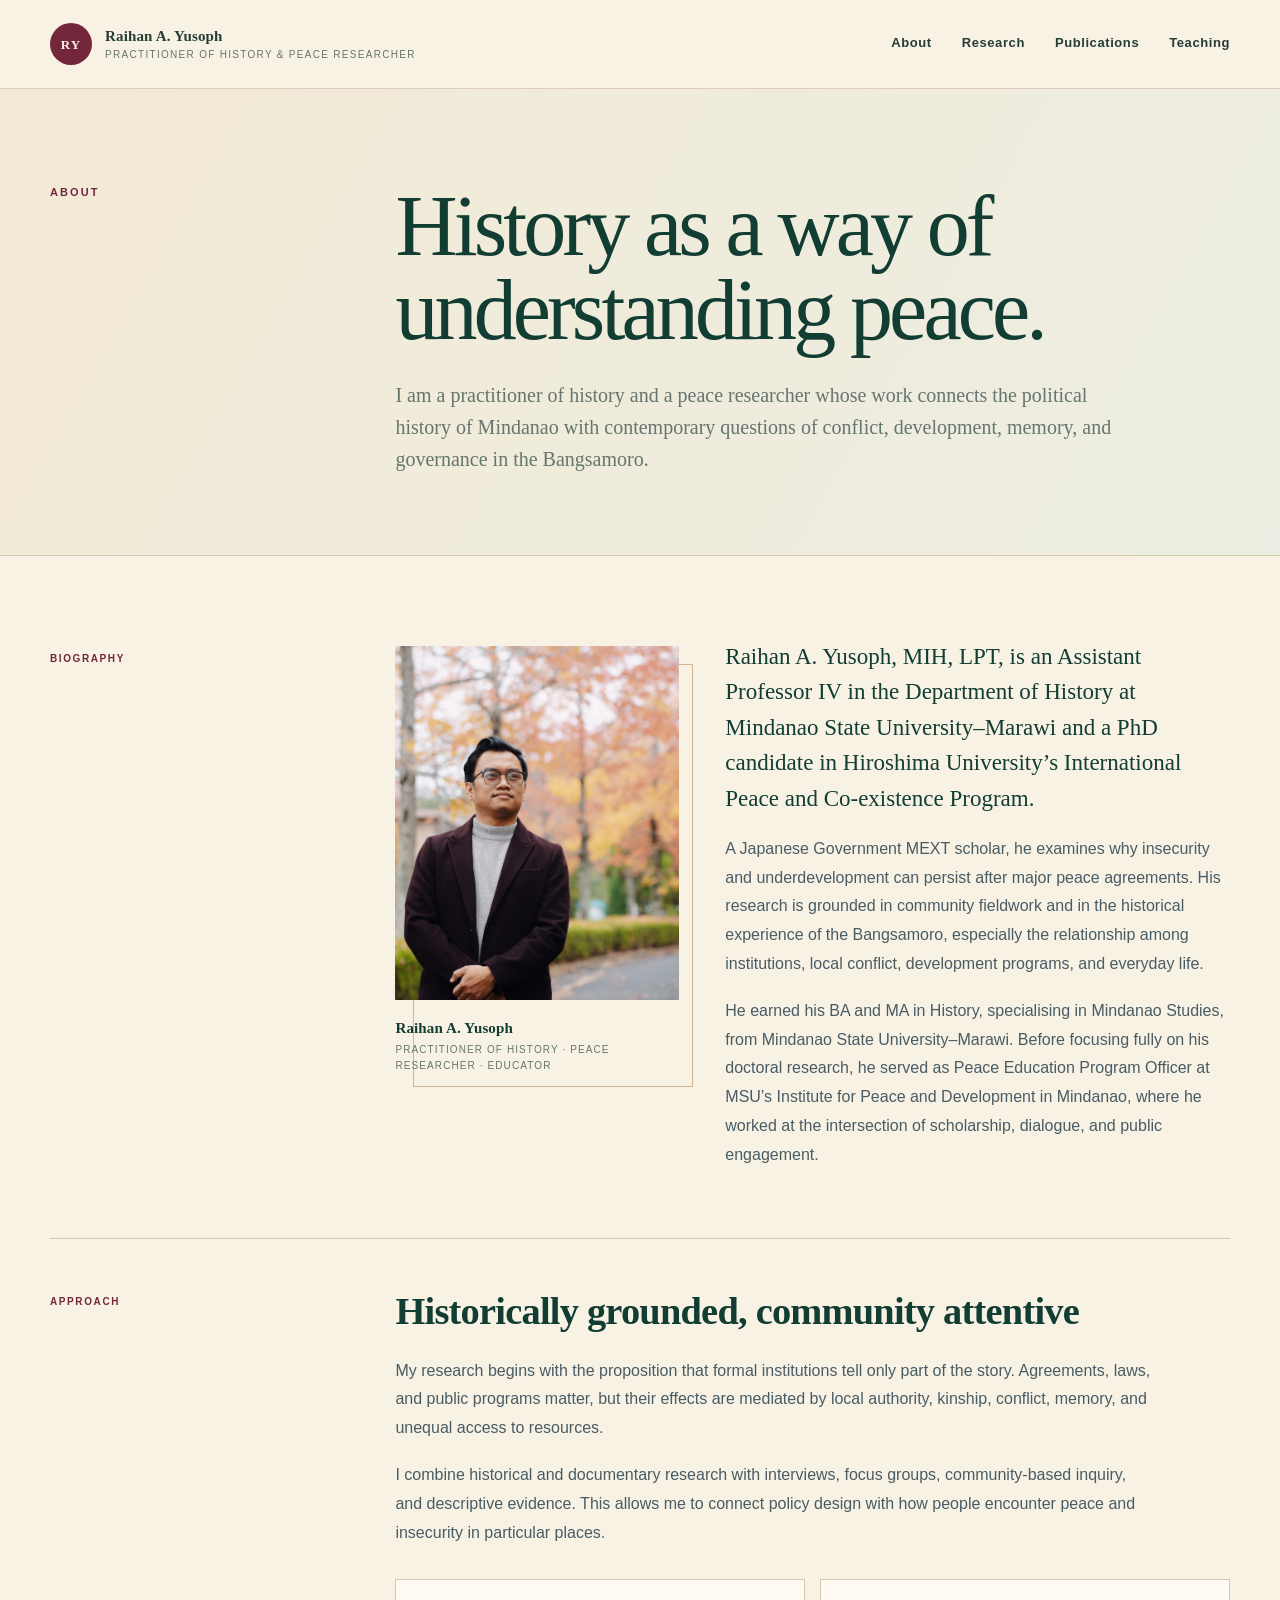
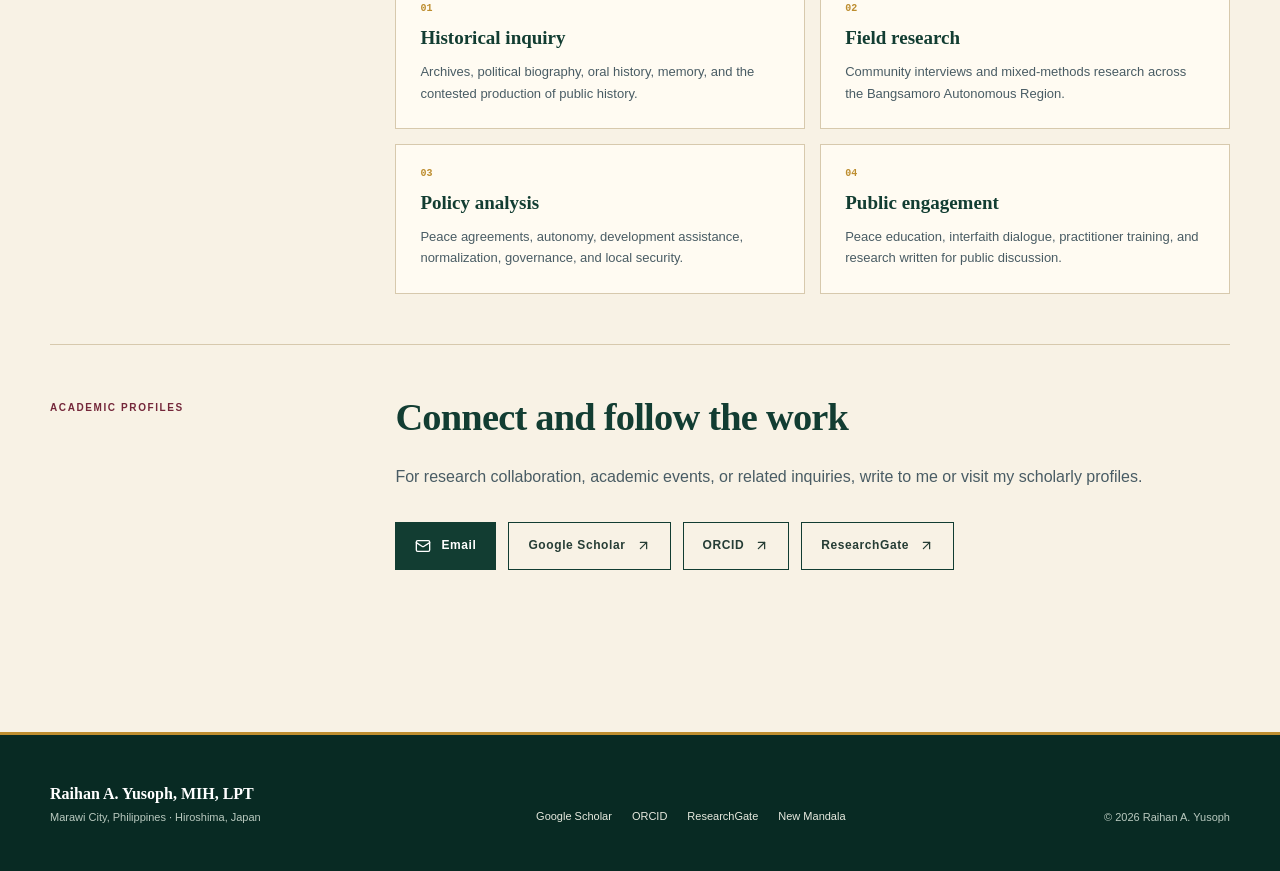
==== commit 82c45d13: "Update biography to PhD Candidate" ====
--- a/about/index.html
+++ b/about/index.html
@@ -1 +1 @@
-<!DOCTYPE html><html lang="en"><head><meta charSet="utf-8"/><meta name="viewport" content="width=device-width, initial-scale=1"/><link rel="preload" href="/raihan-yusoph-portrait.jpg" as="image"/><link rel="stylesheet" href="/_next/static/chunks/07h1p04~y8csr.css" data-precedence="next"/><link rel="preload" as="script" fetchPriority="low" href="/_next/static/chunks/15xrurgzs99gv.js"/><script src="/_next/static/chunks/0dgq26a5_oy.a.js" async=""></script><script src="/_next/static/chunks/07lhk_q6pmm3r.js" async=""></script><script src="/_next/static/chunks/0au83~zq0~0pf.js" async=""></script><script src="/_next/static/chunks/turbopack-07ur8f85nectq.js" async=""></script><script src="/_next/static/chunks/01xlw8hd842-c.js" async=""></script><script src="/_next/static/chunks/0d3shmwh5_nmn.js" async=""></script><script src="/_next/static/chunks/0s7e_195_1~m9.js" async=""></script><title>About | Raihan A. Yusoph</title><meta name="description" content="Biography and academic profile of practitioner of history and peace researcher Raihan A. Yusoph."/><meta name="author" content="Raihan A. Yusoph"/><meta name="keywords" content="Raihan A. Yusoph,Bangsamoro studies,Mindanao history,peace and conflict studies,Mranaw history"/><link rel="shortcut icon" href="/favicon.svg"/><link rel="icon" href="/favicon.svg"/><script src="/_next/static/chunks/03~yq9q893hmn.js" noModule=""></script></head><body><div hidden=""><!--$--><!--/$--></div><div class="site-shell"><header class="site-header"><div class="header-inner"><a class="brand" aria-label="Raihan A. Yusoph, home" href="/"><span class="brand-mark">RY</span><span class="brand-name">Raihan A. Yusoph<small>Practitioner of History &amp; peace researcher</small></span></a><nav aria-label="Primary navigation"><a href="/about/">About</a><a href="/research/">Research</a><a href="/publications/">Publications</a><a href="/teaching/">Teaching</a></nav></div></header><main><section class="page-hero"><div class="content-grid page-hero-grid"><p class="eyebrow">About</p><div><h1>History as a way of understanding peace.</h1><p class="lede">I am a practitioner of history and a peace researcher whose work connects the political history of Mindanao with contemporary questions of conflict, development, memory, and governance in the Bangsamoro.</p></div></div></section><div class="content-grid page-body"><section class="page-section"><p class="page-label">Biography</p><div class="biography-layout"><figure class="portrait-figure"><img alt="Portrait of Raihan A. Yusoph outdoors in autumn" height="2048" src="/raihan-yusoph-portrait.jpg" width="1365"/><figcaption><span>Raihan A. Yusoph</span>Practitioner of History · Peace researcher · Educator</figcaption></figure><div class="prose biography-copy"><p class="large-copy">Raihan A. Yusoph, MIH, LPT, is an Assistant Professor IV in the Department of History at Mindanao State University–Marawi and a doctoral researcher in Hiroshima University’s International Peace and Co-existence Program.</p><p>A Japanese Government MEXT scholar, he examines why insecurity and underdevelopment can persist after major peace agreements. His research is grounded in community fieldwork and in the historical experience of the Bangsamoro, especially the relationship among institutions, local conflict, development programs, and everyday life.</p><p>He earned his BA and MA in History, specialising in Mindanao Studies, from Mindanao State University–Marawi. Before focusing fully on his doctoral research, he served as Peace Education Program Officer at MSU’s Institute for Peace and Development in Mindanao, where he worked at the intersection of scholarship, dialogue, and public engagement.</p></div></div></section><section class="page-section"><p class="page-label">Approach</p><div class="prose"><h2>Historically grounded, community attentive</h2><p>My research begins with the proposition that formal institutions tell only part of the story. Agreements, laws, and public programs matter, but their effects are mediated by local authority, kinship, conflict, memory, and unequal access to resources.</p><p>I combine historical and documentary research with interviews, focus groups, community-based inquiry, and descriptive evidence. This allows me to connect policy design with how people encounter peace and insecurity in particular places.</p><div class="detail-list"><article class="detail-card"><span>01</span><h3>Historical inquiry</h3><p>Archives, political biography, oral history, memory, and the contested production of public history.</p></article><article class="detail-card"><span>02</span><h3>Field research</h3><p>Community interviews and mixed-methods research across the Bangsamoro Autonomous Region.</p></article><article class="detail-card"><span>03</span><h3>Policy analysis</h3><p>Peace agreements, autonomy, development assistance, normalization, governance, and local security.</p></article><article class="detail-card"><span>04</span><h3>Public engagement</h3><p>Peace education, interfaith dialogue, practitioner training, and research written for public discussion.</p></article></div></div></section><section class="page-section"><p class="page-label">Academic profiles</p><div class="prose"><h2>Connect and follow the work</h2><p>For research collaboration, academic events, or related inquiries, write to me or visit my scholarly profiles.</p><div class="profile-links"><a class="button button-primary" href="mailto:yusophraihan@gmail.com"><svg xmlns="http://www.w3.org/2000/svg" width="16" height="16" viewBox="0 0 24 24" fill="none" stroke="currentColor" stroke-width="2" stroke-linecap="round" stroke-linejoin="round" class="lucide lucide-mail" aria-hidden="true"><path d="m22 7-8.991 5.727a2 2 0 0 1-2.009 0L2 7"></path><rect x="2" y="4" width="20" height="16" rx="2"></rect></svg> Email</a><a class="button" href="https://scholar.google.com/citations?hl=en&amp;user=7pfpm74AAAAJ" rel="noreferrer" target="_blank">Google Scholar <svg xmlns="http://www.w3.org/2000/svg" width="15" height="15" viewBox="0 0 24 24" fill="none" stroke="currentColor" stroke-width="2" stroke-linecap="round" stroke-linejoin="round" class="lucide lucide-arrow-up-right" aria-hidden="true"><path d="M7 7h10v10"></path><path d="M7 17 17 7"></path></svg></a><a class="button" href="https://orcid.org/0000-0001-9791-6979" rel="noreferrer" target="_blank">ORCID <svg xmlns="http://www.w3.org/2000/svg" width="15" height="15" viewBox="0 0 24 24" fill="none" stroke="currentColor" stroke-width="2" stroke-linecap="round" stroke-linejoin="round" class="lucide lucide-arrow-up-right" aria-hidden="true"><path d="M7 7h10v10"></path><path d="M7 17 17 7"></path></svg></a><a class="button" href="https://www.researchgate.net/profile/Raihan-Yusoph" rel="noreferrer" target="_blank">ResearchGate <svg xmlns="http://www.w3.org/2000/svg" width="15" height="15" viewBox="0 0 24 24" fill="none" stroke="currentColor" stroke-width="2" stroke-linecap="round" stroke-linejoin="round" class="lucide lucide-arrow-up-right" aria-hidden="true"><path d="M7 7h10v10"></path><path d="M7 17 17 7"></path></svg></a></div></div></section></div></main><footer class="site-footer"><div class="content-grid footer-grid"><div><p class="footer-name">Raihan A. Yusoph, MIH, LPT</p><p>Marawi City, Philippines · Hiroshima, Japan</p></div><div class="footer-links" aria-label="Academic profiles"><a href="https://scholar.google.com/citations?hl=en&amp;user=7pfpm74AAAAJ" rel="noreferrer" target="_blank">Google Scholar</a><a href="https://orcid.org/0000-0001-9791-6979" rel="noreferrer" target="_blank">ORCID</a><a href="https://www.researchgate.net/profile/Raihan-Yusoph" rel="noreferrer" target="_blank">ResearchGate</a><a href="https://www.newmandala.org/author/raihanyusoph/" rel="noreferrer" target="_blank">New Mandala</a></div><p class="footer-note">© <!-- -->2026<!-- --> Raihan A. Yusoph</p></div></footer></div><!--$--><!--/$--><script src="/_next/static/chunks/15xrurgzs99gv.js" id="_R_" async=""></script><script>(self.__next_f=self.__next_f||[]).push([0])</script><script>self.__next_f.push([1,"1:\"$Sreact.fragment\"\n2:I[39756,[\"/_next/static/chunks/01xlw8hd842-c.js\",\"/_next/static/chunks/0d3shmwh5_nmn.js\"],\"default\"]\n3:I[37457,[\"/_next/static/chunks/01xlw8hd842-c.js\",\"/_next/static/chunks/0d3shmwh5_nmn.js\"],\"default\"]\n4:I[22016,[\"/_next/static/chunks/01xlw8hd842-c.js\",\"/_next/static/chunks/0d3shmwh5_nmn.js\",\"/_next/static/chunks/0s7e_195_1~m9.js\"],\"\"]\nd:I[68027,[\"/_next/static/chunks/01xlw8hd842-c.js\",\"/_next/static/chunks/0d3shmwh5_nmn.js\"],\"default\",1]\n:HL[\"/_next/static/chunks/07h1p04~y8csr.css\",\"style\"]\n:HL[\"/raihan-yusoph-portrait.jpg\",\"image\"]\n"])</script><script>self.__next_f.push([1,"0:{\"P\":null,\"c\":[\"\",\"about\",\"\"],\"q\":\"\",\"i\":false,\"f\":[[[\"\",{\"children\":[\"about\",{\"children\":[\"__PAGE__\",{}]}]},\"$undefined\",\"$undefined\",16],[[\"$\",\"$1\",\"c\",{\"children\":[[[\"$\",\"link\",\"0\",{\"rel\":\"stylesheet\",\"href\":\"/_next/static/chunks/07h1p04~y8csr.css\",\"precedence\":\"next\",\"crossOrigin\":\"$undefined\",\"nonce\":\"$undefined\"}],[\"$\",\"script\",\"script-0\",{\"src\":\"/_next/static/chunks/01xlw8hd842-c.js\",\"async\":true,\"nonce\":\"$undefined\"}],[\"$\",\"script\",\"script-1\",{\"src\":\"/_next/static/chunks/0d3shmwh5_nmn.js\",\"async\":true,\"nonce\":\"$undefined\"}]],[\"$\",\"html\",null,{\"lang\":\"en\",\"children\":[\"$\",\"body\",null,{\"children\":[\"$\",\"$L2\",null,{\"parallelRouterKey\":\"children\",\"error\":\"$undefined\",\"errorStyles\":\"$undefined\",\"errorScripts\":\"$undefined\",\"template\":[\"$\",\"$L3\",null,{}],\"templateStyles\":\"$undefined\",\"templateScripts\":\"$undefined\",\"notFound\":[[[\"$\",\"title\",null,{\"children\":\"404: This page could not be found.\"}],[\"$\",\"div\",null,{\"style\":{\"fontFamily\":\"system-ui,\\\"Segoe UI\\\",Roboto,Helvetica,Arial,sans-serif,\\\"Apple Color Emoji\\\",\\\"Segoe UI Emoji\\\"\",\"height\":\"100vh\",\"textAlign\":\"center\",\"display\":\"flex\",\"flexDirection\":\"column\",\"alignItems\":\"center\",\"justifyContent\":\"center\"},\"children\":[\"$\",\"div\",null,{\"children\":[[\"$\",\"style\",null,{\"dangerouslySetInnerHTML\":{\"__html\":\"body{color:#000;background:#fff;margin:0}.next-error-h1{border-right:1px solid rgba(0,0,0,.3)}@media (prefers-color-scheme:dark){body{color:#fff;background:#000}.next-error-h1{border-right:1px solid rgba(255,255,255,.3)}}\"}}],[\"$\",\"h1\",null,{\"className\":\"next-error-h1\",\"style\":{\"display\":\"inline-block\",\"margin\":\"0 20px 0 0\",\"padding\":\"0 23px 0 0\",\"fontSize\":24,\"fontWeight\":500,\"verticalAlign\":\"top\",\"lineHeight\":\"49px\"},\"children\":404}],[\"$\",\"div\",null,{\"style\":{\"display\":\"inline-block\"},\"children\":[\"$\",\"h2\",null,{\"style\":{\"fontSize\":14,\"fontWeight\":400,\"lineHeight\":\"49px\",\"margin\":0},\"children\":\"This page could not be found.\"}]}]]}]}]],[]],\"forbidden\":\"$undefined\",\"unauthorized\":\"$undefined\"}]}]}]]}],{\"children\":[[\"$\",\"$1\",\"c\",{\"children\":[null,[\"$\",\"$L2\",null,{\"parallelRouterKey\":\"children\",\"error\":\"$undefined\",\"errorStyles\":\"$undefined\",\"errorScripts\":\"$undefined\",\"template\":[\"$\",\"$L3\",null,{}],\"templateStyles\":\"$undefined\",\"templateScripts\":\"$undefined\",\"notFound\":\"$undefined\",\"forbidden\":\"$undefined\",\"unauthorized\":\"$undefined\"}]]}],{\"children\":[[\"$\",\"$1\",\"c\",{\"children\":[[\"$\",\"div\",null,{\"className\":\"site-shell\",\"children\":[[\"$\",\"header\",null,{\"className\":\"site-header\",\"children\":[\"$\",\"div\",null,{\"className\":\"header-inner\",\"children\":[[\"$\",\"$L4\",null,{\"className\":\"brand\",\"href\":\"/\",\"aria-label\":\"Raihan A. Yusoph, home\",\"children\":[[\"$\",\"span\",null,{\"className\":\"brand-mark\",\"children\":\"RY\"}],[\"$\",\"span\",null,{\"className\":\"brand-name\",\"children\":[\"Raihan A. Yusoph\",[\"$\",\"small\",null,{\"children\":\"Practitioner of History \u0026 peace researcher\"}]]}]]}],[\"$\",\"nav\",null,{\"aria-label\":\"Primary navigation\",\"children\":[[\"$\",\"$L4\",\"/about\",{\"href\":\"/about\",\"children\":\"About\"}],[\"$\",\"$L4\",\"/research\",{\"href\":\"/research\",\"children\":\"Research\"}],[\"$\",\"$L4\",\"/publications\",{\"href\":\"/publications\",\"children\":\"Publications\"}],[\"$\",\"$L4\",\"/teaching\",{\"href\":\"/teaching\",\"children\":\"Teaching\"}]]}]]}]}],[\"$\",\"main\",null,{\"children\":[[\"$\",\"section\",null,{\"className\":\"page-hero\",\"children\":[\"$\",\"div\",null,{\"className\":\"content-grid page-hero-grid\",\"children\":[[\"$\",\"p\",null,{\"className\":\"eyebrow\",\"children\":\"About\"}],[\"$\",\"div\",null,{\"children\":[[\"$\",\"h1\",null,{\"children\":\"History as a way of understanding peace.\"}],[\"$\",\"p\",null,{\"className\":\"lede\",\"children\":\"I am a practitioner of history and a peace researcher whose work connects the political history of Mindanao with contemporary questions of conflict, development, memory, and governance in the Bangsamoro.\"}]]}]]}]}],[\"$\",\"div\",null,{\"className\":\"content-grid page-body\",\"children\":[[\"$\",\"section\",null,{\"className\":\"page-section\",\"children\":[[\"$\",\"p\",null,{\"className\":\"page-label\",\"children\":\"Biography\"}],[\"$\",\"div\",null,{\"className\":\"biography-layout\",\"children\":[[\"$\",\"figure\",null,{\"className\":\"portrait-figure\",\"children\":[[\"$\",\"img\",null,{\"alt\":\"Portrait of Raihan A. Yusoph outdoors in autumn\",\"height\":\"2048\",\"src\":\"/raihan-yusoph-portrait.jpg\",\"width\":\"1365\"}],[\"$\",\"figcaption\",null,{\"children\":[[\"$\",\"span\",null,{\"children\":\"Raihan A. Yusoph\"}],\"Practitioner of History · Peace researcher · Educator\"]}]]}],[\"$\",\"div\",null,{\"className\":\"prose biography-copy\",\"children\":[[\"$\",\"p\",null,{\"className\":\"large-copy\",\"children\":\"Raihan A. Yusoph, MIH, LPT, is an Assistant Professor IV in the Department of History at Mindanao State University–Marawi and a doctoral researcher in Hiroshima University’s International Peace and Co-existence Program.\"}],[\"$\",\"p\",null,{\"children\":\"A Japanese Government MEXT scholar, he examines why insecurity and underdevelopment can persist after major peace agreements. His research is grounded in community fieldwork and in the historical experience of the Bangsamoro, especially the relationship among institutions, local conflict, development programs, and everyday life.\"}],\"$L5\"]}]]}]]}],\"$L6\",\"$L7\"]}]]}],\"$L8\"]}],[\"$L9\"],\"$La\"]}],{},null,false,null]},null,false,\"$@b\"]},null,false,null],\"$Lc\",false]],\"m\":\"$undefined\",\"G\":[\"$d\",[\"$Le\"]],\"S\":true,\"h\":null,\"s\":\"$undefined\",\"l\":\"$undefined\",\"p\":\"$undefined\",\"d\":\"$undefined\",\"b\":\"nOLKgP4JrHBp2F2e7zxme\"}\n"])</script><script>self.__next_f.push([1,"f:I[5014,[\"/_next/static/chunks/01xlw8hd842-c.js\",\"/_next/static/chunks/0d3shmwh5_nmn.js\",\"/_next/static/chunks/0s7e_195_1~m9.js\"],\"default\"]\n10:I[97367,[\"/_next/static/chunks/01xlw8hd842-c.js\",\"/_next/static/chunks/0d3shmwh5_nmn.js\"],\"OutletBoundary\"]\n11:\"$Sreact.suspense\"\n14:I[97367,[\"/_next/static/chunks/01xlw8hd842-c.js\",\"/_next/static/chunks/0d3shmwh5_nmn.js\"],\"ViewportBoundary\"]\n16:I[97367,[\"/_next/static/chunks/01xlw8hd842-c.js\",\"/_next/static/chunks/0d3shmwh5_nmn.js\"],\"MetadataBoundary\"]\n5:[\"$\",\"p\",null,{\"children\":\"He earned his BA and MA in History, specialising in Mindanao Studies, from Mindanao State University–Marawi. Before focusing fully on his doctoral research, he served as Peace Education Program Officer at MSU’s Institute for Peace and Development in Mindanao, where he worked at the intersection of scholarship, dialogue, and public engagement.\"}]\n"])</script><script>self.__next_f.push([1,"6:[\"$\",\"section\",null,{\"className\":\"page-section\",\"children\":[[\"$\",\"p\",null,{\"className\":\"page-label\",\"children\":\"Approach\"}],[\"$\",\"div\",null,{\"className\":\"prose\",\"children\":[[\"$\",\"h2\",null,{\"children\":\"Historically grounded, community attentive\"}],[\"$\",\"p\",null,{\"children\":\"My research begins with the proposition that formal institutions tell only part of the story. Agreements, laws, and public programs matter, but their effects are mediated by local authority, kinship, conflict, memory, and unequal access to resources.\"}],[\"$\",\"p\",null,{\"children\":\"I combine historical and documentary research with interviews, focus groups, community-based inquiry, and descriptive evidence. This allows me to connect policy design with how people encounter peace and insecurity in particular places.\"}],[\"$\",\"div\",null,{\"className\":\"detail-list\",\"children\":[[\"$\",\"article\",null,{\"className\":\"detail-card\",\"children\":[[\"$\",\"span\",null,{\"children\":\"01\"}],[\"$\",\"h3\",null,{\"children\":\"Historical inquiry\"}],[\"$\",\"p\",null,{\"children\":\"Archives, political biography, oral history, memory, and the contested production of public history.\"}]]}],[\"$\",\"article\",null,{\"className\":\"detail-card\",\"children\":[[\"$\",\"span\",null,{\"children\":\"02\"}],[\"$\",\"h3\",null,{\"children\":\"Field research\"}],[\"$\",\"p\",null,{\"children\":\"Community interviews and mixed-methods research across the Bangsamoro Autonomous Region.\"}]]}],[\"$\",\"article\",null,{\"className\":\"detail-card\",\"children\":[[\"$\",\"span\",null,{\"children\":\"03\"}],[\"$\",\"h3\",null,{\"children\":\"Policy analysis\"}],[\"$\",\"p\",null,{\"children\":\"Peace agreements, autonomy, development assistance, normalization, governance, and local security.\"}]]}],[\"$\",\"article\",null,{\"className\":\"detail-card\",\"children\":[[\"$\",\"span\",null,{\"children\":\"04\"}],[\"$\",\"h3\",null,{\"children\":\"Public engagement\"}],[\"$\",\"p\",null,{\"children\":\"Peace education, interfaith dialogue, practitioner training, and research written for public discussion.\"}]]}]]}]]}]]}]\n"])</script><script>self.__next_f.push([1,"7:[\"$\",\"section\",null,{\"className\":\"page-section\",\"children\":[[\"$\",\"p\",null,{\"className\":\"page-label\",\"children\":\"Academic profiles\"}],[\"$\",\"div\",null,{\"className\":\"prose\",\"children\":[[\"$\",\"h2\",null,{\"children\":\"Connect and follow the work\"}],[\"$\",\"p\",null,{\"children\":\"For research collaboration, academic events, or related inquiries, write to me or visit my scholarly profiles.\"}],[\"$\",\"div\",null,{\"className\":\"profile-links\",\"children\":[[\"$\",\"a\",null,{\"className\":\"button button-primary\",\"href\":\"mailto:yusophraihan@gmail.com\",\"children\":[[\"$\",\"$Lf\",null,{\"ref\":\"$undefined\",\"iconNode\":[[\"path\",{\"d\":\"m22 7-8.991 5.727a2 2 0 0 1-2.009 0L2 7\",\"key\":\"132q7q\"}],[\"rect\",{\"x\":\"2\",\"y\":\"4\",\"width\":\"20\",\"height\":\"16\",\"rx\":\"2\",\"key\":\"izxlao\"}]],\"className\":\"lucide-mail\",\"size\":16}],\" Email\"]}],[\"$\",\"a\",null,{\"className\":\"button\",\"href\":\"https://scholar.google.com/citations?hl=en\u0026user=7pfpm74AAAAJ\",\"rel\":\"noreferrer\",\"target\":\"_blank\",\"children\":[\"Google Scholar \",[\"$\",\"$Lf\",null,{\"ref\":\"$undefined\",\"iconNode\":[[\"path\",{\"d\":\"M7 7h10v10\",\"key\":\"1tivn9\"}],[\"path\",{\"d\":\"M7 17 17 7\",\"key\":\"1vkiza\"}]],\"className\":\"lucide-arrow-up-right\",\"size\":15}]]}],[\"$\",\"a\",null,{\"className\":\"button\",\"href\":\"https://orcid.org/0000-0001-9791-6979\",\"rel\":\"noreferrer\",\"target\":\"_blank\",\"children\":[\"ORCID \",[\"$\",\"$Lf\",null,{\"ref\":\"$undefined\",\"iconNode\":\"$7:props:children:1:props:children:2:props:children:1:props:children:1:props:iconNode\",\"className\":\"lucide-arrow-up-right\",\"size\":15}]]}],[\"$\",\"a\",null,{\"className\":\"button\",\"href\":\"https://www.researchgate.net/profile/Raihan-Yusoph\",\"rel\":\"noreferrer\",\"target\":\"_blank\",\"children\":[\"ResearchGate \",[\"$\",\"$Lf\",null,{\"ref\":\"$undefined\",\"iconNode\":\"$7:props:children:1:props:children:2:props:children:1:props:children:1:props:iconNode\",\"className\":\"lucide-arrow-up-right\",\"size\":15}]]}]]}]]}]]}]\n"])</script><script>self.__next_f.push([1,"8:[\"$\",\"footer\",null,{\"className\":\"site-footer\",\"children\":[\"$\",\"div\",null,{\"className\":\"content-grid footer-grid\",\"children\":[[\"$\",\"div\",null,{\"children\":[[\"$\",\"p\",null,{\"className\":\"footer-name\",\"children\":\"Raihan A. Yusoph, MIH, LPT\"}],[\"$\",\"p\",null,{\"children\":\"Marawi City, Philippines · Hiroshima, Japan\"}]]}],[\"$\",\"div\",null,{\"className\":\"footer-links\",\"aria-label\":\"Academic profiles\",\"children\":[[\"$\",\"a\",\"Google Scholar\",{\"href\":\"https://scholar.google.com/citations?hl=en\u0026user=7pfpm74AAAAJ\",\"rel\":\"noreferrer\",\"target\":\"_blank\",\"children\":\"Google Scholar\"}],[\"$\",\"a\",\"ORCID\",{\"href\":\"https://orcid.org/0000-0001-9791-6979\",\"rel\":\"noreferrer\",\"target\":\"_blank\",\"children\":\"ORCID\"}],[\"$\",\"a\",\"ResearchGate\",{\"href\":\"https://www.researchgate.net/profile/Raihan-Yusoph\",\"rel\":\"noreferrer\",\"target\":\"_blank\",\"children\":\"ResearchGate\"}],[\"$\",\"a\",\"New Mandala\",{\"href\":\"https://www.newmandala.org/author/raihanyusoph/\",\"rel\":\"noreferrer\",\"target\":\"_blank\",\"children\":\"New Mandala\"}]]}],[\"$\",\"p\",null,{\"className\":\"footer-note\",\"children\":[\"© \",2026,\" Raihan A. Yusoph\"]}]]}]}]\n9:[\"$\",\"script\",\"script-0\",{\"src\":\"/_next/static/chunks/0s7e_195_1~m9.js\",\"async\":true,\"nonce\":\"$undefined\"}]\na:[\"$\",\"$L10\",null,{\"children\":[\"$\",\"$11\",null,{\"name\":\"Next.MetadataOutlet\",\"children\":\"$@12\"}]}]\n13:[]\nb:\"$W13\"\nc:[\"$\",\"$1\",\"h\",{\"children\":[null,[\"$\",\"$L14\",null,{\"children\":\"$L15\"}],[\"$\",\"div\",null,{\"hidden\":true,\"children\":[\"$\",\"$L16\",null,{\"children\":[\"$\",\"$11\",null,{\"name\":\"Next.Metadata\",\"children\":\"$L17\"}]}]}],null]}]\ne:[\"$\",\"link\",\"0\",{\"rel\":\"stylesheet\",\"href\":\"/_next/static/chunks/07h1p04~y8csr.css\",\"precedence\":\"next\",\"crossOrigin\":\"$undefined\",\"nonce\":\"$undefined\"}]\n"])</script><script>self.__next_f.push([1,"15:[[\"$\",\"meta\",\"0\",{\"charSet\":\"utf-8\"}],[\"$\",\"meta\",\"1\",{\"name\":\"viewport\",\"content\":\"width=device-width, initial-scale=1\"}]]\n"])</script><script>self.__next_f.push([1,"18:I[27201,[\"/_next/static/chunks/01xlw8hd842-c.js\",\"/_next/static/chunks/0d3shmwh5_nmn.js\"],\"IconMark\"]\n12:null\n17:[[\"$\",\"title\",\"0\",{\"children\":\"About | Raihan A. Yusoph\"}],[\"$\",\"meta\",\"1\",{\"name\":\"description\",\"content\":\"Biography and academic profile of practitioner of history and peace researcher Raihan A. Yusoph.\"}],[\"$\",\"meta\",\"2\",{\"name\":\"author\",\"content\":\"Raihan A. Yusoph\"}],[\"$\",\"meta\",\"3\",{\"name\":\"keywords\",\"content\":\"Raihan A. Yusoph,Bangsamoro studies,Mindanao history,peace and conflict studies,Mranaw history\"}],[\"$\",\"link\",\"4\",{\"rel\":\"shortcut icon\",\"href\":\"/favicon.svg\"}],[\"$\",\"link\",\"5\",{\"rel\":\"icon\",\"href\":\"/favicon.svg\"}],[\"$\",\"$L18\",\"6\",{}]]\n"])</script></body></html>+<!DOCTYPE html><html lang="en"><head><meta charSet="utf-8"/><meta name="viewport" content="width=device-width, initial-scale=1"/><link rel="preload" href="/raihan-yusoph-portrait.jpg" as="image"/><link rel="stylesheet" href="/_next/static/chunks/07h1p04~y8csr.css" data-precedence="next"/><link rel="preload" as="script" fetchPriority="low" href="/_next/static/chunks/15xrurgzs99gv.js"/><script src="/_next/static/chunks/0dgq26a5_oy.a.js" async=""></script><script src="/_next/static/chunks/07lhk_q6pmm3r.js" async=""></script><script src="/_next/static/chunks/0au83~zq0~0pf.js" async=""></script><script src="/_next/static/chunks/turbopack-07ur8f85nectq.js" async=""></script><script src="/_next/static/chunks/01xlw8hd842-c.js" async=""></script><script src="/_next/static/chunks/0d3shmwh5_nmn.js" async=""></script><script src="/_next/static/chunks/0s7e_195_1~m9.js" async=""></script><title>About | Raihan A. Yusoph</title><meta name="description" content="Biography and academic profile of practitioner of history and peace researcher Raihan A. Yusoph."/><meta name="author" content="Raihan A. Yusoph"/><meta name="keywords" content="Raihan A. Yusoph,Bangsamoro studies,Mindanao history,peace and conflict studies,Mranaw history"/><link rel="shortcut icon" href="/favicon.svg"/><link rel="icon" href="/favicon.svg"/><script src="/_next/static/chunks/03~yq9q893hmn.js" noModule=""></script></head><body><div hidden=""><!--$--><!--/$--></div><div class="site-shell"><header class="site-header"><div class="header-inner"><a class="brand" aria-label="Raihan A. Yusoph, home" href="/"><span class="brand-mark">RY</span><span class="brand-name">Raihan A. Yusoph<small>Practitioner of History &amp; peace researcher</small></span></a><nav aria-label="Primary navigation"><a href="/about/">About</a><a href="/research/">Research</a><a href="/publications/">Publications</a><a href="/teaching/">Teaching</a></nav></div></header><main><section class="page-hero"><div class="content-grid page-hero-grid"><p class="eyebrow">About</p><div><h1>History as a way of understanding peace.</h1><p class="lede">I am a practitioner of history and a peace researcher whose work connects the political history of Mindanao with contemporary questions of conflict, development, memory, and governance in the Bangsamoro.</p></div></div></section><div class="content-grid page-body"><section class="page-section"><p class="page-label">Biography</p><div class="biography-layout"><figure class="portrait-figure"><img alt="Portrait of Raihan A. Yusoph outdoors in autumn" height="2048" src="/raihan-yusoph-portrait.jpg" width="1365"/><figcaption><span>Raihan A. Yusoph</span>Practitioner of History · Peace researcher · Educator</figcaption></figure><div class="prose biography-copy"><p class="large-copy">Raihan A. Yusoph, MIH, LPT, is an Assistant Professor IV in the Department of History at Mindanao State University–Marawi and a PhD candidate in Hiroshima University’s International Peace and Co-existence Program.</p><p>A Japanese Government MEXT scholar, he examines why insecurity and underdevelopment can persist after major peace agreements. His research is grounded in community fieldwork and in the historical experience of the Bangsamoro, especially the relationship among institutions, local conflict, development programs, and everyday life.</p><p>He earned his BA and MA in History, specialising in Mindanao Studies, from Mindanao State University–Marawi. Before focusing fully on his doctoral research, he served as Peace Education Program Officer at MSU’s Institute for Peace and Development in Mindanao, where he worked at the intersection of scholarship, dialogue, and public engagement.</p></div></div></section><section class="page-section"><p class="page-label">Approach</p><div class="prose"><h2>Historically grounded, community attentive</h2><p>My research begins with the proposition that formal institutions tell only part of the story. Agreements, laws, and public programs matter, but their effects are mediated by local authority, kinship, conflict, memory, and unequal access to resources.</p><p>I combine historical and documentary research with interviews, focus groups, community-based inquiry, and descriptive evidence. This allows me to connect policy design with how people encounter peace and insecurity in particular places.</p><div class="detail-list"><article class="detail-card"><span>01</span><h3>Historical inquiry</h3><p>Archives, political biography, oral history, memory, and the contested production of public history.</p></article><article class="detail-card"><span>02</span><h3>Field research</h3><p>Community interviews and mixed-methods research across the Bangsamoro Autonomous Region.</p></article><article class="detail-card"><span>03</span><h3>Policy analysis</h3><p>Peace agreements, autonomy, development assistance, normalization, governance, and local security.</p></article><article class="detail-card"><span>04</span><h3>Public engagement</h3><p>Peace education, interfaith dialogue, practitioner training, and research written for public discussion.</p></article></div></div></section><section class="page-section"><p class="page-label">Academic profiles</p><div class="prose"><h2>Connect and follow the work</h2><p>For research collaboration, academic events, or related inquiries, write to me or visit my scholarly profiles.</p><div class="profile-links"><a class="button button-primary" href="mailto:yusophraihan@gmail.com"><svg xmlns="http://www.w3.org/2000/svg" width="16" height="16" viewBox="0 0 24 24" fill="none" stroke="currentColor" stroke-width="2" stroke-linecap="round" stroke-linejoin="round" class="lucide lucide-mail" aria-hidden="true"><path d="m22 7-8.991 5.727a2 2 0 0 1-2.009 0L2 7"></path><rect x="2" y="4" width="20" height="16" rx="2"></rect></svg> Email</a><a class="button" href="https://scholar.google.com/citations?hl=en&amp;user=7pfpm74AAAAJ" rel="noreferrer" target="_blank">Google Scholar <svg xmlns="http://www.w3.org/2000/svg" width="15" height="15" viewBox="0 0 24 24" fill="none" stroke="currentColor" stroke-width="2" stroke-linecap="round" stroke-linejoin="round" class="lucide lucide-arrow-up-right" aria-hidden="true"><path d="M7 7h10v10"></path><path d="M7 17 17 7"></path></svg></a><a class="button" href="https://orcid.org/0000-0001-9791-6979" rel="noreferrer" target="_blank">ORCID <svg xmlns="http://www.w3.org/2000/svg" width="15" height="15" viewBox="0 0 24 24" fill="none" stroke="currentColor" stroke-width="2" stroke-linecap="round" stroke-linejoin="round" class="lucide lucide-arrow-up-right" aria-hidden="true"><path d="M7 7h10v10"></path><path d="M7 17 17 7"></path></svg></a><a class="button" href="https://www.researchgate.net/profile/Raihan-Yusoph" rel="noreferrer" target="_blank">ResearchGate <svg xmlns="http://www.w3.org/2000/svg" width="15" height="15" viewBox="0 0 24 24" fill="none" stroke="currentColor" stroke-width="2" stroke-linecap="round" stroke-linejoin="round" class="lucide lucide-arrow-up-right" aria-hidden="true"><path d="M7 7h10v10"></path><path d="M7 17 17 7"></path></svg></a></div></div></section></div></main><footer class="site-footer"><div class="content-grid footer-grid"><div><p class="footer-name">Raihan A. Yusoph, MIH, LPT</p><p>Marawi City, Philippines · Hiroshima, Japan</p></div><div class="footer-links" aria-label="Academic profiles"><a href="https://scholar.google.com/citations?hl=en&amp;user=7pfpm74AAAAJ" rel="noreferrer" target="_blank">Google Scholar</a><a href="https://orcid.org/0000-0001-9791-6979" rel="noreferrer" target="_blank">ORCID</a><a href="https://www.researchgate.net/profile/Raihan-Yusoph" rel="noreferrer" target="_blank">ResearchGate</a><a href="https://www.newmandala.org/author/raihanyusoph/" rel="noreferrer" target="_blank">New Mandala</a></div><p class="footer-note">© <!-- -->2026<!-- --> Raihan A. Yusoph</p></div></footer></div><!--$--><!--/$--><script src="/_next/static/chunks/15xrurgzs99gv.js" id="_R_" async=""></script><script>(self.__next_f=self.__next_f||[]).push([0])</script><script>self.__next_f.push([1,"1:\"$Sreact.fragment\"\n2:I[39756,[\"/_next/static/chunks/01xlw8hd842-c.js\",\"/_next/static/chunks/0d3shmwh5_nmn.js\"],\"default\"]\n3:I[37457,[\"/_next/static/chunks/01xlw8hd842-c.js\",\"/_next/static/chunks/0d3shmwh5_nmn.js\"],\"default\"]\n4:I[22016,[\"/_next/static/chunks/01xlw8hd842-c.js\",\"/_next/static/chunks/0d3shmwh5_nmn.js\",\"/_next/static/chunks/0s7e_195_1~m9.js\"],\"\"]\nd:I[68027,[\"/_next/static/chunks/01xlw8hd842-c.js\",\"/_next/static/chunks/0d3shmwh5_nmn.js\"],\"default\",1]\n:HL[\"/_next/static/chunks/07h1p04~y8csr.css\",\"style\"]\n:HL[\"/raihan-yusoph-portrait.jpg\",\"image\"]\n"])</script><script>self.__next_f.push([1,"0:{\"P\":null,\"c\":[\"\",\"about\",\"\"],\"q\":\"\",\"i\":false,\"f\":[[[\"\",{\"children\":[\"about\",{\"children\":[\"__PAGE__\",{}]}]},\"$undefined\",\"$undefined\",16],[[\"$\",\"$1\",\"c\",{\"children\":[[[\"$\",\"link\",\"0\",{\"rel\":\"stylesheet\",\"href\":\"/_next/static/chunks/07h1p04~y8csr.css\",\"precedence\":\"next\",\"crossOrigin\":\"$undefined\",\"nonce\":\"$undefined\"}],[\"$\",\"script\",\"script-0\",{\"src\":\"/_next/static/chunks/01xlw8hd842-c.js\",\"async\":true,\"nonce\":\"$undefined\"}],[\"$\",\"script\",\"script-1\",{\"src\":\"/_next/static/chunks/0d3shmwh5_nmn.js\",\"async\":true,\"nonce\":\"$undefined\"}]],[\"$\",\"html\",null,{\"lang\":\"en\",\"children\":[\"$\",\"body\",null,{\"children\":[\"$\",\"$L2\",null,{\"parallelRouterKey\":\"children\",\"error\":\"$undefined\",\"errorStyles\":\"$undefined\",\"errorScripts\":\"$undefined\",\"template\":[\"$\",\"$L3\",null,{}],\"templateStyles\":\"$undefined\",\"templateScripts\":\"$undefined\",\"notFound\":[[[\"$\",\"title\",null,{\"children\":\"404: This page could not be found.\"}],[\"$\",\"div\",null,{\"style\":{\"fontFamily\":\"system-ui,\\\"Segoe UI\\\",Roboto,Helvetica,Arial,sans-serif,\\\"Apple Color Emoji\\\",\\\"Segoe UI Emoji\\\"\",\"height\":\"100vh\",\"textAlign\":\"center\",\"display\":\"flex\",\"flexDirection\":\"column\",\"alignItems\":\"center\",\"justifyContent\":\"center\"},\"children\":[\"$\",\"div\",null,{\"children\":[[\"$\",\"style\",null,{\"dangerouslySetInnerHTML\":{\"__html\":\"body{color:#000;background:#fff;margin:0}.next-error-h1{border-right:1px solid rgba(0,0,0,.3)}@media (prefers-color-scheme:dark){body{color:#fff;background:#000}.next-error-h1{border-right:1px solid rgba(255,255,255,.3)}}\"}}],[\"$\",\"h1\",null,{\"className\":\"next-error-h1\",\"style\":{\"display\":\"inline-block\",\"margin\":\"0 20px 0 0\",\"padding\":\"0 23px 0 0\",\"fontSize\":24,\"fontWeight\":500,\"verticalAlign\":\"top\",\"lineHeight\":\"49px\"},\"children\":404}],[\"$\",\"div\",null,{\"style\":{\"display\":\"inline-block\"},\"children\":[\"$\",\"h2\",null,{\"style\":{\"fontSize\":14,\"fontWeight\":400,\"lineHeight\":\"49px\",\"margin\":0},\"children\":\"This page could not be found.\"}]}]]}]}]],[]],\"forbidden\":\"$undefined\",\"unauthorized\":\"$undefined\"}]}]}]]}],{\"children\":[[\"$\",\"$1\",\"c\",{\"children\":[null,[\"$\",\"$L2\",null,{\"parallelRouterKey\":\"children\",\"error\":\"$undefined\",\"errorStyles\":\"$undefined\",\"errorScripts\":\"$undefined\",\"template\":[\"$\",\"$L3\",null,{}],\"templateStyles\":\"$undefined\",\"templateScripts\":\"$undefined\",\"notFound\":\"$undefined\",\"forbidden\":\"$undefined\",\"unauthorized\":\"$undefined\"}]]}],{\"children\":[[\"$\",\"$1\",\"c\",{\"children\":[[\"$\",\"div\",null,{\"className\":\"site-shell\",\"children\":[[\"$\",\"header\",null,{\"className\":\"site-header\",\"children\":[\"$\",\"div\",null,{\"className\":\"header-inner\",\"children\":[[\"$\",\"$L4\",null,{\"className\":\"brand\",\"href\":\"/\",\"aria-label\":\"Raihan A. Yusoph, home\",\"children\":[[\"$\",\"span\",null,{\"className\":\"brand-mark\",\"children\":\"RY\"}],[\"$\",\"span\",null,{\"className\":\"brand-name\",\"children\":[\"Raihan A. Yusoph\",[\"$\",\"small\",null,{\"children\":\"Practitioner of History \u0026 peace researcher\"}]]}]]}],[\"$\",\"nav\",null,{\"aria-label\":\"Primary navigation\",\"children\":[[\"$\",\"$L4\",\"/about\",{\"href\":\"/about\",\"children\":\"About\"}],[\"$\",\"$L4\",\"/research\",{\"href\":\"/research\",\"children\":\"Research\"}],[\"$\",\"$L4\",\"/publications\",{\"href\":\"/publications\",\"children\":\"Publications\"}],[\"$\",\"$L4\",\"/teaching\",{\"href\":\"/teaching\",\"children\":\"Teaching\"}]]}]]}]}],[\"$\",\"main\",null,{\"children\":[[\"$\",\"section\",null,{\"className\":\"page-hero\",\"children\":[\"$\",\"div\",null,{\"className\":\"content-grid page-hero-grid\",\"children\":[[\"$\",\"p\",null,{\"className\":\"eyebrow\",\"children\":\"About\"}],[\"$\",\"div\",null,{\"children\":[[\"$\",\"h1\",null,{\"children\":\"History as a way of understanding peace.\"}],[\"$\",\"p\",null,{\"className\":\"lede\",\"children\":\"I am a practitioner of history and a peace researcher whose work connects the political history of Mindanao with contemporary questions of conflict, development, memory, and governance in the Bangsamoro.\"}]]}]]}]}],[\"$\",\"div\",null,{\"className\":\"content-grid page-body\",\"children\":[[\"$\",\"section\",null,{\"className\":\"page-section\",\"children\":[[\"$\",\"p\",null,{\"className\":\"page-label\",\"children\":\"Biography\"}],[\"$\",\"div\",null,{\"className\":\"biography-layout\",\"children\":[[\"$\",\"figure\",null,{\"className\":\"portrait-figure\",\"children\":[[\"$\",\"img\",null,{\"alt\":\"Portrait of Raihan A. Yusoph outdoors in autumn\",\"height\":\"2048\",\"src\":\"/raihan-yusoph-portrait.jpg\",\"width\":\"1365\"}],[\"$\",\"figcaption\",null,{\"children\":[[\"$\",\"span\",null,{\"children\":\"Raihan A. Yusoph\"}],\"Practitioner of History · Peace researcher · Educator\"]}]]}],[\"$\",\"div\",null,{\"className\":\"prose biography-copy\",\"children\":[[\"$\",\"p\",null,{\"className\":\"large-copy\",\"children\":\"Raihan A. Yusoph, MIH, LPT, is an Assistant Professor IV in the Department of History at Mindanao State University–Marawi and a PhD candidate in Hiroshima University’s International Peace and Co-existence Program.\"}],[\"$\",\"p\",null,{\"children\":\"A Japanese Government MEXT scholar, he examines why insecurity and underdevelopment can persist after major peace agreements. His research is grounded in community fieldwork and in the historical experience of the Bangsamoro, especially the relationship among institutions, local conflict, development programs, and everyday life.\"}],\"$L5\"]}]]}]]}],\"$L6\",\"$L7\"]}]]}],\"$L8\"]}],[\"$L9\"],\"$La\"]}],{},null,false,null]},null,false,\"$@b\"]},null,false,null],\"$Lc\",false]],\"m\":\"$undefined\",\"G\":[\"$d\",[\"$Le\"]],\"S\":true,\"h\":null,\"s\":\"$undefined\",\"l\":\"$undefined\",\"p\":\"$undefined\",\"d\":\"$undefined\",\"b\":\"FVtg2D2U0UIDRcg9VlLU-\"}\n"])</script><script>self.__next_f.push([1,"f:I[5014,[\"/_next/static/chunks/01xlw8hd842-c.js\",\"/_next/static/chunks/0d3shmwh5_nmn.js\",\"/_next/static/chunks/0s7e_195_1~m9.js\"],\"default\"]\n10:I[97367,[\"/_next/static/chunks/01xlw8hd842-c.js\",\"/_next/static/chunks/0d3shmwh5_nmn.js\"],\"OutletBoundary\"]\n11:\"$Sreact.suspense\"\n14:I[97367,[\"/_next/static/chunks/01xlw8hd842-c.js\",\"/_next/static/chunks/0d3shmwh5_nmn.js\"],\"ViewportBoundary\"]\n16:I[97367,[\"/_next/static/chunks/01xlw8hd842-c.js\",\"/_next/static/chunks/0d3shmwh5_nmn.js\"],\"MetadataBoundary\"]\n5:[\"$\",\"p\",null,{\"children\":\"He earned his BA and MA in History, specialising in Mindanao Studies, from Mindanao State University–Marawi. Before focusing fully on his doctoral research, he served as Peace Education Program Officer at MSU’s Institute for Peace and Development in Mindanao, where he worked at the intersection of scholarship, dialogue, and public engagement.\"}]\n"])</script><script>self.__next_f.push([1,"6:[\"$\",\"section\",null,{\"className\":\"page-section\",\"children\":[[\"$\",\"p\",null,{\"className\":\"page-label\",\"children\":\"Approach\"}],[\"$\",\"div\",null,{\"className\":\"prose\",\"children\":[[\"$\",\"h2\",null,{\"children\":\"Historically grounded, community attentive\"}],[\"$\",\"p\",null,{\"children\":\"My research begins with the proposition that formal institutions tell only part of the story. Agreements, laws, and public programs matter, but their effects are mediated by local authority, kinship, conflict, memory, and unequal access to resources.\"}],[\"$\",\"p\",null,{\"children\":\"I combine historical and documentary research with interviews, focus groups, community-based inquiry, and descriptive evidence. This allows me to connect policy design with how people encounter peace and insecurity in particular places.\"}],[\"$\",\"div\",null,{\"className\":\"detail-list\",\"children\":[[\"$\",\"article\",null,{\"className\":\"detail-card\",\"children\":[[\"$\",\"span\",null,{\"children\":\"01\"}],[\"$\",\"h3\",null,{\"children\":\"Historical inquiry\"}],[\"$\",\"p\",null,{\"children\":\"Archives, political biography, oral history, memory, and the contested production of public history.\"}]]}],[\"$\",\"article\",null,{\"className\":\"detail-card\",\"children\":[[\"$\",\"span\",null,{\"children\":\"02\"}],[\"$\",\"h3\",null,{\"children\":\"Field research\"}],[\"$\",\"p\",null,{\"children\":\"Community interviews and mixed-methods research across the Bangsamoro Autonomous Region.\"}]]}],[\"$\",\"article\",null,{\"className\":\"detail-card\",\"children\":[[\"$\",\"span\",null,{\"children\":\"03\"}],[\"$\",\"h3\",null,{\"children\":\"Policy analysis\"}],[\"$\",\"p\",null,{\"children\":\"Peace agreements, autonomy, development assistance, normalization, governance, and local security.\"}]]}],[\"$\",\"article\",null,{\"className\":\"detail-card\",\"children\":[[\"$\",\"span\",null,{\"children\":\"04\"}],[\"$\",\"h3\",null,{\"children\":\"Public engagement\"}],[\"$\",\"p\",null,{\"children\":\"Peace education, interfaith dialogue, practitioner training, and research written for public discussion.\"}]]}]]}]]}]]}]\n"])</script><script>self.__next_f.push([1,"7:[\"$\",\"section\",null,{\"className\":\"page-section\",\"children\":[[\"$\",\"p\",null,{\"className\":\"page-label\",\"children\":\"Academic profiles\"}],[\"$\",\"div\",null,{\"className\":\"prose\",\"children\":[[\"$\",\"h2\",null,{\"children\":\"Connect and follow the work\"}],[\"$\",\"p\",null,{\"children\":\"For research collaboration, academic events, or related inquiries, write to me or visit my scholarly profiles.\"}],[\"$\",\"div\",null,{\"className\":\"profile-links\",\"children\":[[\"$\",\"a\",null,{\"className\":\"button button-primary\",\"href\":\"mailto:yusophraihan@gmail.com\",\"children\":[[\"$\",\"$Lf\",null,{\"ref\":\"$undefined\",\"iconNode\":[[\"path\",{\"d\":\"m22 7-8.991 5.727a2 2 0 0 1-2.009 0L2 7\",\"key\":\"132q7q\"}],[\"rect\",{\"x\":\"2\",\"y\":\"4\",\"width\":\"20\",\"height\":\"16\",\"rx\":\"2\",\"key\":\"izxlao\"}]],\"className\":\"lucide-mail\",\"size\":16}],\" Email\"]}],[\"$\",\"a\",null,{\"className\":\"button\",\"href\":\"https://scholar.google.com/citations?hl=en\u0026user=7pfpm74AAAAJ\",\"rel\":\"noreferrer\",\"target\":\"_blank\",\"children\":[\"Google Scholar \",[\"$\",\"$Lf\",null,{\"ref\":\"$undefined\",\"iconNode\":[[\"path\",{\"d\":\"M7 7h10v10\",\"key\":\"1tivn9\"}],[\"path\",{\"d\":\"M7 17 17 7\",\"key\":\"1vkiza\"}]],\"className\":\"lucide-arrow-up-right\",\"size\":15}]]}],[\"$\",\"a\",null,{\"className\":\"button\",\"href\":\"https://orcid.org/0000-0001-9791-6979\",\"rel\":\"noreferrer\",\"target\":\"_blank\",\"children\":[\"ORCID \",[\"$\",\"$Lf\",null,{\"ref\":\"$undefined\",\"iconNode\":\"$7:props:children:1:props:children:2:props:children:1:props:children:1:props:iconNode\",\"className\":\"lucide-arrow-up-right\",\"size\":15}]]}],[\"$\",\"a\",null,{\"className\":\"button\",\"href\":\"https://www.researchgate.net/profile/Raihan-Yusoph\",\"rel\":\"noreferrer\",\"target\":\"_blank\",\"children\":[\"ResearchGate \",[\"$\",\"$Lf\",null,{\"ref\":\"$undefined\",\"iconNode\":\"$7:props:children:1:props:children:2:props:children:1:props:children:1:props:iconNode\",\"className\":\"lucide-arrow-up-right\",\"size\":15}]]}]]}]]}]]}]\n"])</script><script>self.__next_f.push([1,"8:[\"$\",\"footer\",null,{\"className\":\"site-footer\",\"children\":[\"$\",\"div\",null,{\"className\":\"content-grid footer-grid\",\"children\":[[\"$\",\"div\",null,{\"children\":[[\"$\",\"p\",null,{\"className\":\"footer-name\",\"children\":\"Raihan A. Yusoph, MIH, LPT\"}],[\"$\",\"p\",null,{\"children\":\"Marawi City, Philippines · Hiroshima, Japan\"}]]}],[\"$\",\"div\",null,{\"className\":\"footer-links\",\"aria-label\":\"Academic profiles\",\"children\":[[\"$\",\"a\",\"Google Scholar\",{\"href\":\"https://scholar.google.com/citations?hl=en\u0026user=7pfpm74AAAAJ\",\"rel\":\"noreferrer\",\"target\":\"_blank\",\"children\":\"Google Scholar\"}],[\"$\",\"a\",\"ORCID\",{\"href\":\"https://orcid.org/0000-0001-9791-6979\",\"rel\":\"noreferrer\",\"target\":\"_blank\",\"children\":\"ORCID\"}],[\"$\",\"a\",\"ResearchGate\",{\"href\":\"https://www.researchgate.net/profile/Raihan-Yusoph\",\"rel\":\"noreferrer\",\"target\":\"_blank\",\"children\":\"ResearchGate\"}],[\"$\",\"a\",\"New Mandala\",{\"href\":\"https://www.newmandala.org/author/raihanyusoph/\",\"rel\":\"noreferrer\",\"target\":\"_blank\",\"children\":\"New Mandala\"}]]}],[\"$\",\"p\",null,{\"className\":\"footer-note\",\"children\":[\"© \",2026,\" Raihan A. Yusoph\"]}]]}]}]\n9:[\"$\",\"script\",\"script-0\",{\"src\":\"/_next/static/chunks/0s7e_195_1~m9.js\",\"async\":true,\"nonce\":\"$undefined\"}]\na:[\"$\",\"$L10\",null,{\"children\":[\"$\",\"$11\",null,{\"name\":\"Next.MetadataOutlet\",\"children\":\"$@12\"}]}]\n13:[]\nb:\"$W13\"\nc:[\"$\",\"$1\",\"h\",{\"children\":[null,[\"$\",\"$L14\",null,{\"children\":\"$L15\"}],[\"$\",\"div\",null,{\"hidden\":true,\"children\":[\"$\",\"$L16\",null,{\"children\":[\"$\",\"$11\",null,{\"name\":\"Next.Metadata\",\"children\":\"$L17\"}]}]}],null]}]\ne:[\"$\",\"link\",\"0\",{\"rel\":\"stylesheet\",\"href\":\"/_next/static/chunks/07h1p04~y8csr.css\",\"precedence\":\"next\",\"crossOrigin\":\"$undefined\",\"nonce\":\"$undefined\"}]\n"])</script><script>self.__next_f.push([1,"15:[[\"$\",\"meta\",\"0\",{\"charSet\":\"utf-8\"}],[\"$\",\"meta\",\"1\",{\"name\":\"viewport\",\"content\":\"width=device-width, initial-scale=1\"}]]\n"])</script><script>self.__next_f.push([1,"18:I[27201,[\"/_next/static/chunks/01xlw8hd842-c.js\",\"/_next/static/chunks/0d3shmwh5_nmn.js\"],\"IconMark\"]\n12:null\n17:[[\"$\",\"title\",\"0\",{\"children\":\"About | Raihan A. Yusoph\"}],[\"$\",\"meta\",\"1\",{\"name\":\"description\",\"content\":\"Biography and academic profile of practitioner of history and peace researcher Raihan A. Yusoph.\"}],[\"$\",\"meta\",\"2\",{\"name\":\"author\",\"content\":\"Raihan A. Yusoph\"}],[\"$\",\"meta\",\"3\",{\"name\":\"keywords\",\"content\":\"Raihan A. Yusoph,Bangsamoro studies,Mindanao history,peace and conflict studies,Mranaw history\"}],[\"$\",\"link\",\"4\",{\"rel\":\"shortcut icon\",\"href\":\"/favicon.svg\"}],[\"$\",\"link\",\"5\",{\"rel\":\"icon\",\"href\":\"/favicon.svg\"}],[\"$\",\"$L18\",\"6\",{}]]\n"])</script></body></html>
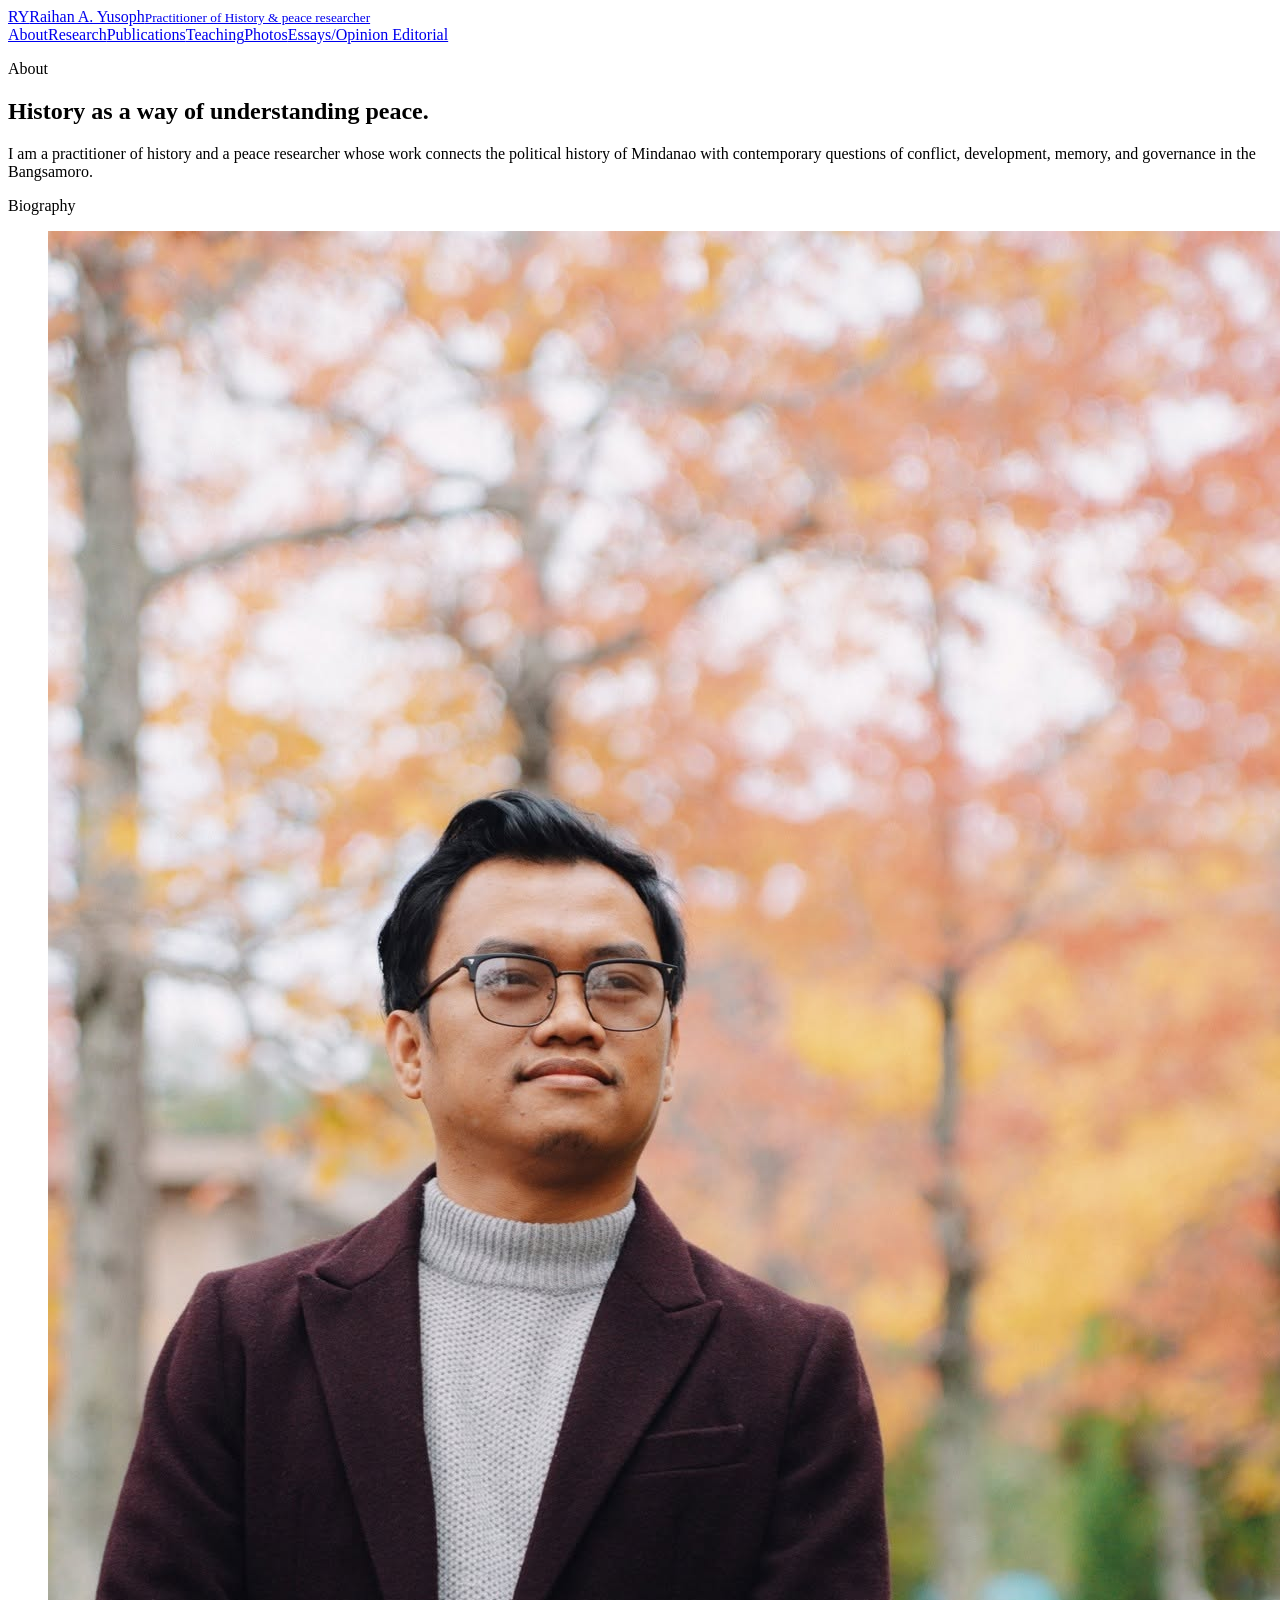
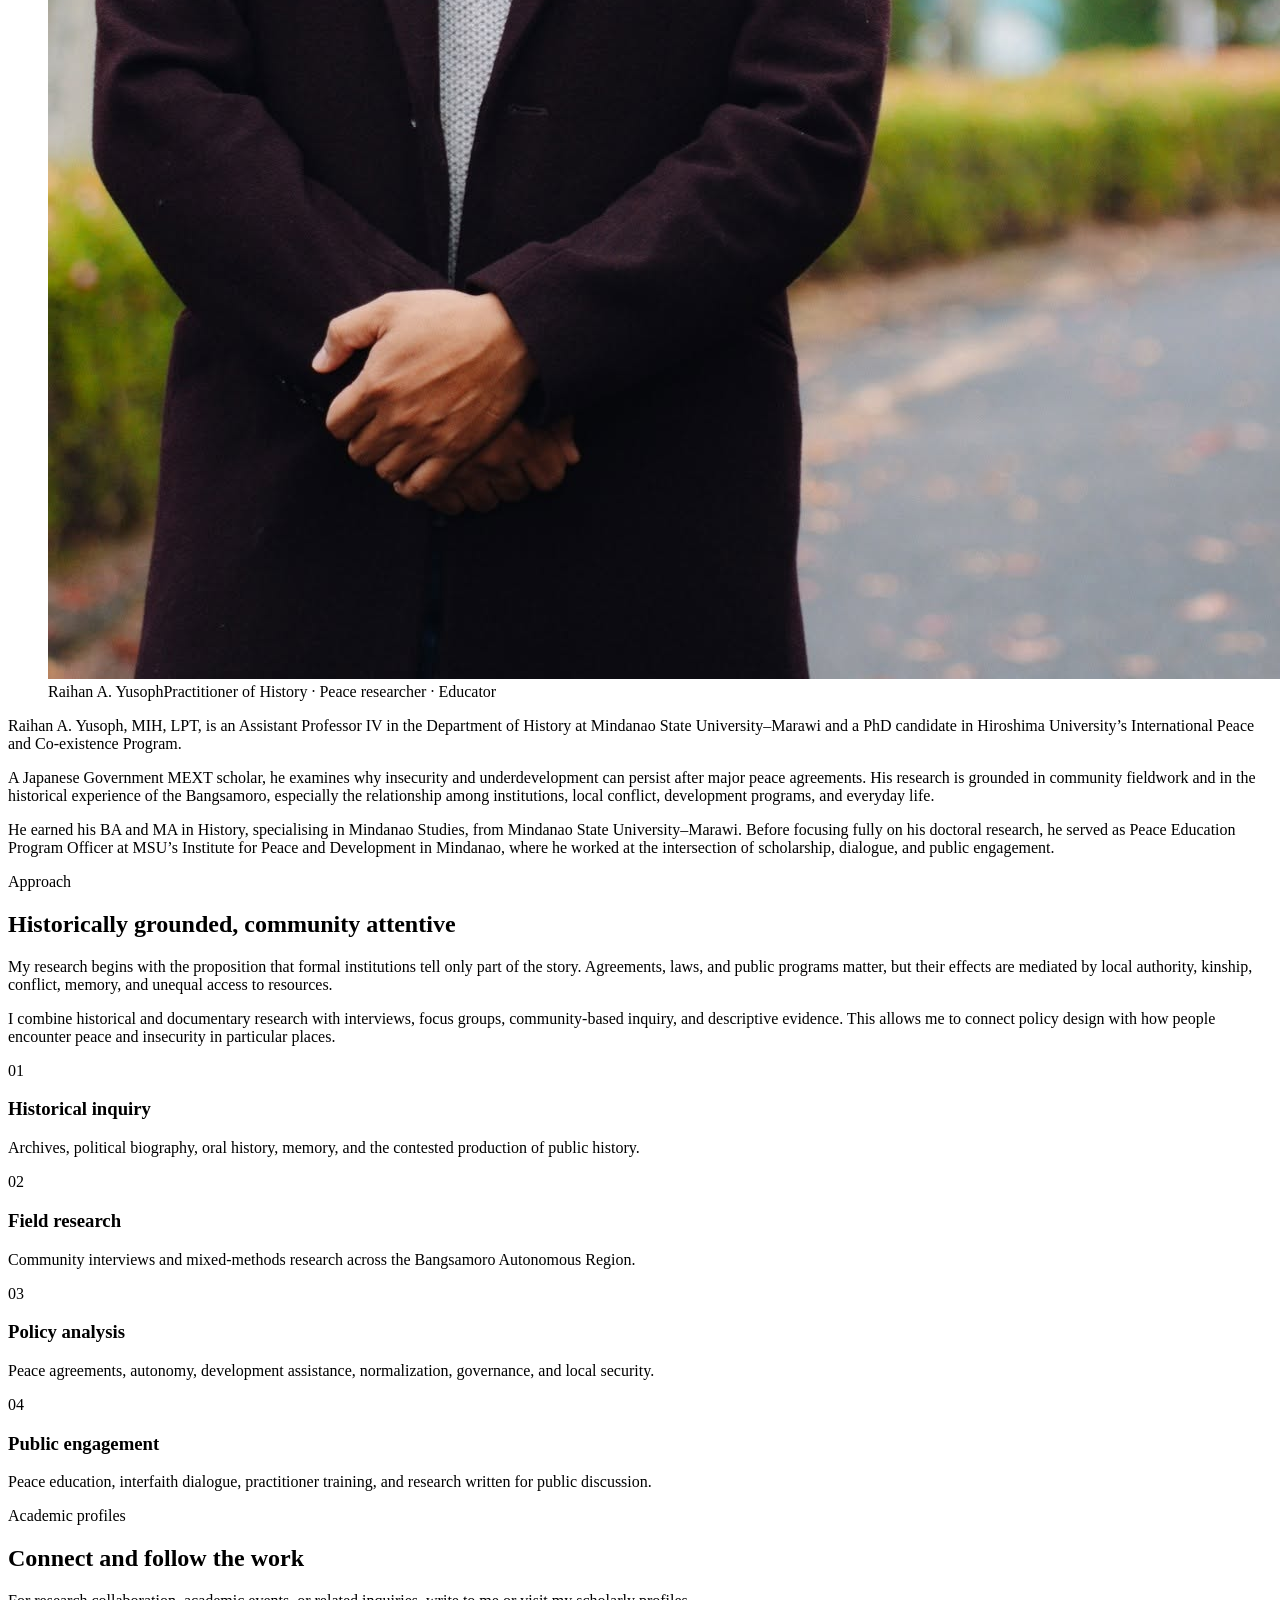
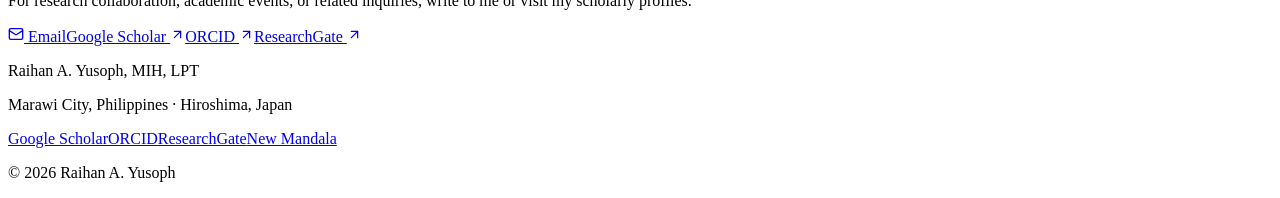
==== commit ca970aa0: "Update About navigation" ====
--- a/about/index.html
+++ b/about/index.html
@@ -1 +1 @@
-<!DOCTYPE html><html lang="en"><head><meta charSet="utf-8"/><meta name="viewport" content="width=device-width, initial-scale=1"/><link rel="preload" href="/raihan-yusoph-portrait.jpg" as="image"/><link rel="stylesheet" href="/_next/static/chunks/07h1p04~y8csr.css" data-precedence="next"/><link rel="preload" as="script" fetchPriority="low" href="/_next/static/chunks/15xrurgzs99gv.js"/><script src="/_next/static/chunks/0dgq26a5_oy.a.js" async=""></script><script src="/_next/static/chunks/07lhk_q6pmm3r.js" async=""></script><script src="/_next/static/chunks/0au83~zq0~0pf.js" async=""></script><script src="/_next/static/chunks/turbopack-07ur8f85nectq.js" async=""></script><script src="/_next/static/chunks/01xlw8hd842-c.js" async=""></script><script src="/_next/static/chunks/0d3shmwh5_nmn.js" async=""></script><script src="/_next/static/chunks/0s7e_195_1~m9.js" async=""></script><title>About | Raihan A. Yusoph</title><meta name="description" content="Biography and academic profile of practitioner of history and peace researcher Raihan A. Yusoph."/><meta name="author" content="Raihan A. Yusoph"/><meta name="keywords" content="Raihan A. Yusoph,Bangsamoro studies,Mindanao history,peace and conflict studies,Mranaw history"/><link rel="shortcut icon" href="/favicon.svg"/><link rel="icon" href="/favicon.svg"/><script src="/_next/static/chunks/03~yq9q893hmn.js" noModule=""></script></head><body><div hidden=""><!--$--><!--/$--></div><div class="site-shell"><header class="site-header"><div class="header-inner"><a class="brand" aria-label="Raihan A. Yusoph, home" href="/"><span class="brand-mark">RY</span><span class="brand-name">Raihan A. Yusoph<small>Practitioner of History &amp; peace researcher</small></span></a><nav aria-label="Primary navigation"><a href="/about/">About</a><a href="/research/">Research</a><a href="/publications/">Publications</a><a href="/teaching/">Teaching</a></nav></div></header><main><section class="page-hero"><div class="content-grid page-hero-grid"><p class="eyebrow">About</p><div><h1>History as a way of understanding peace.</h1><p class="lede">I am a practitioner of history and a peace researcher whose work connects the political history of Mindanao with contemporary questions of conflict, development, memory, and governance in the Bangsamoro.</p></div></div></section><div class="content-grid page-body"><section class="page-section"><p class="page-label">Biography</p><div class="biography-layout"><figure class="portrait-figure"><img alt="Portrait of Raihan A. Yusoph outdoors in autumn" height="2048" src="/raihan-yusoph-portrait.jpg" width="1365"/><figcaption><span>Raihan A. Yusoph</span>Practitioner of History · Peace researcher · Educator</figcaption></figure><div class="prose biography-copy"><p class="large-copy">Raihan A. Yusoph, MIH, LPT, is an Assistant Professor IV in the Department of History at Mindanao State University–Marawi and a PhD candidate in Hiroshima University’s International Peace and Co-existence Program.</p><p>A Japanese Government MEXT scholar, he examines why insecurity and underdevelopment can persist after major peace agreements. His research is grounded in community fieldwork and in the historical experience of the Bangsamoro, especially the relationship among institutions, local conflict, development programs, and everyday life.</p><p>He earned his BA and MA in History, specialising in Mindanao Studies, from Mindanao State University–Marawi. Before focusing fully on his doctoral research, he served as Peace Education Program Officer at MSU’s Institute for Peace and Development in Mindanao, where he worked at the intersection of scholarship, dialogue, and public engagement.</p></div></div></section><section class="page-section"><p class="page-label">Approach</p><div class="prose"><h2>Historically grounded, community attentive</h2><p>My research begins with the proposition that formal institutions tell only part of the story. Agreements, laws, and public programs matter, but their effects are mediated by local authority, kinship, conflict, memory, and unequal access to resources.</p><p>I combine historical and documentary research with interviews, focus groups, community-based inquiry, and descriptive evidence. This allows me to connect policy design with how people encounter peace and insecurity in particular places.</p><div class="detail-list"><article class="detail-card"><span>01</span><h3>Historical inquiry</h3><p>Archives, political biography, oral history, memory, and the contested production of public history.</p></article><article class="detail-card"><span>02</span><h3>Field research</h3><p>Community interviews and mixed-methods research across the Bangsamoro Autonomous Region.</p></article><article class="detail-card"><span>03</span><h3>Policy analysis</h3><p>Peace agreements, autonomy, development assistance, normalization, governance, and local security.</p></article><article class="detail-card"><span>04</span><h3>Public engagement</h3><p>Peace education, interfaith dialogue, practitioner training, and research written for public discussion.</p></article></div></div></section><section class="page-section"><p class="page-label">Academic profiles</p><div class="prose"><h2>Connect and follow the work</h2><p>For research collaboration, academic events, or related inquiries, write to me or visit my scholarly profiles.</p><div class="profile-links"><a class="button button-primary" href="mailto:yusophraihan@gmail.com"><svg xmlns="http://www.w3.org/2000/svg" width="16" height="16" viewBox="0 0 24 24" fill="none" stroke="currentColor" stroke-width="2" stroke-linecap="round" stroke-linejoin="round" class="lucide lucide-mail" aria-hidden="true"><path d="m22 7-8.991 5.727a2 2 0 0 1-2.009 0L2 7"></path><rect x="2" y="4" width="20" height="16" rx="2"></rect></svg> Email</a><a class="button" href="https://scholar.google.com/citations?hl=en&amp;user=7pfpm74AAAAJ" rel="noreferrer" target="_blank">Google Scholar <svg xmlns="http://www.w3.org/2000/svg" width="15" height="15" viewBox="0 0 24 24" fill="none" stroke="currentColor" stroke-width="2" stroke-linecap="round" stroke-linejoin="round" class="lucide lucide-arrow-up-right" aria-hidden="true"><path d="M7 7h10v10"></path><path d="M7 17 17 7"></path></svg></a><a class="button" href="https://orcid.org/0000-0001-9791-6979" rel="noreferrer" target="_blank">ORCID <svg xmlns="http://www.w3.org/2000/svg" width="15" height="15" viewBox="0 0 24 24" fill="none" stroke="currentColor" stroke-width="2" stroke-linecap="round" stroke-linejoin="round" class="lucide lucide-arrow-up-right" aria-hidden="true"><path d="M7 7h10v10"></path><path d="M7 17 17 7"></path></svg></a><a class="button" href="https://www.researchgate.net/profile/Raihan-Yusoph" rel="noreferrer" target="_blank">ResearchGate <svg xmlns="http://www.w3.org/2000/svg" width="15" height="15" viewBox="0 0 24 24" fill="none" stroke="currentColor" stroke-width="2" stroke-linecap="round" stroke-linejoin="round" class="lucide lucide-arrow-up-right" aria-hidden="true"><path d="M7 7h10v10"></path><path d="M7 17 17 7"></path></svg></a></div></div></section></div></main><footer class="site-footer"><div class="content-grid footer-grid"><div><p class="footer-name">Raihan A. Yusoph, MIH, LPT</p><p>Marawi City, Philippines · Hiroshima, Japan</p></div><div class="footer-links" aria-label="Academic profiles"><a href="https://scholar.google.com/citations?hl=en&amp;user=7pfpm74AAAAJ" rel="noreferrer" target="_blank">Google Scholar</a><a href="https://orcid.org/0000-0001-9791-6979" rel="noreferrer" target="_blank">ORCID</a><a href="https://www.researchgate.net/profile/Raihan-Yusoph" rel="noreferrer" target="_blank">ResearchGate</a><a href="https://www.newmandala.org/author/raihanyusoph/" rel="noreferrer" target="_blank">New Mandala</a></div><p class="footer-note">© <!-- -->2026<!-- --> Raihan A. Yusoph</p></div></footer></div><!--$--><!--/$--><script src="/_next/static/chunks/15xrurgzs99gv.js" id="_R_" async=""></script><script>(self.__next_f=self.__next_f||[]).push([0])</script><script>self.__next_f.push([1,"1:\"$Sreact.fragment\"\n2:I[39756,[\"/_next/static/chunks/01xlw8hd842-c.js\",\"/_next/static/chunks/0d3shmwh5_nmn.js\"],\"default\"]\n3:I[37457,[\"/_next/static/chunks/01xlw8hd842-c.js\",\"/_next/static/chunks/0d3shmwh5_nmn.js\"],\"default\"]\n4:I[22016,[\"/_next/static/chunks/01xlw8hd842-c.js\",\"/_next/static/chunks/0d3shmwh5_nmn.js\",\"/_next/static/chunks/0s7e_195_1~m9.js\"],\"\"]\nd:I[68027,[\"/_next/static/chunks/01xlw8hd842-c.js\",\"/_next/static/chunks/0d3shmwh5_nmn.js\"],\"default\",1]\n:HL[\"/_next/static/chunks/07h1p04~y8csr.css\",\"style\"]\n:HL[\"/raihan-yusoph-portrait.jpg\",\"image\"]\n"])</script><script>self.__next_f.push([1,"0:{\"P\":null,\"c\":[\"\",\"about\",\"\"],\"q\":\"\",\"i\":false,\"f\":[[[\"\",{\"children\":[\"about\",{\"children\":[\"__PAGE__\",{}]}]},\"$undefined\",\"$undefined\",16],[[\"$\",\"$1\",\"c\",{\"children\":[[[\"$\",\"link\",\"0\",{\"rel\":\"stylesheet\",\"href\":\"/_next/static/chunks/07h1p04~y8csr.css\",\"precedence\":\"next\",\"crossOrigin\":\"$undefined\",\"nonce\":\"$undefined\"}],[\"$\",\"script\",\"script-0\",{\"src\":\"/_next/static/chunks/01xlw8hd842-c.js\",\"async\":true,\"nonce\":\"$undefined\"}],[\"$\",\"script\",\"script-1\",{\"src\":\"/_next/static/chunks/0d3shmwh5_nmn.js\",\"async\":true,\"nonce\":\"$undefined\"}]],[\"$\",\"html\",null,{\"lang\":\"en\",\"children\":[\"$\",\"body\",null,{\"children\":[\"$\",\"$L2\",null,{\"parallelRouterKey\":\"children\",\"error\":\"$undefined\",\"errorStyles\":\"$undefined\",\"errorScripts\":\"$undefined\",\"template\":[\"$\",\"$L3\",null,{}],\"templateStyles\":\"$undefined\",\"templateScripts\":\"$undefined\",\"notFound\":[[[\"$\",\"title\",null,{\"children\":\"404: This page could not be found.\"}],[\"$\",\"div\",null,{\"style\":{\"fontFamily\":\"system-ui,\\\"Segoe UI\\\",Roboto,Helvetica,Arial,sans-serif,\\\"Apple Color Emoji\\\",\\\"Segoe UI Emoji\\\"\",\"height\":\"100vh\",\"textAlign\":\"center\",\"display\":\"flex\",\"flexDirection\":\"column\",\"alignItems\":\"center\",\"justifyContent\":\"center\"},\"children\":[\"$\",\"div\",null,{\"children\":[[\"$\",\"style\",null,{\"dangerouslySetInnerHTML\":{\"__html\":\"body{color:#000;background:#fff;margin:0}.next-error-h1{border-right:1px solid rgba(0,0,0,.3)}@media (prefers-color-scheme:dark){body{color:#fff;background:#000}.next-error-h1{border-right:1px solid rgba(255,255,255,.3)}}\"}}],[\"$\",\"h1\",null,{\"className\":\"next-error-h1\",\"style\":{\"display\":\"inline-block\",\"margin\":\"0 20px 0 0\",\"padding\":\"0 23px 0 0\",\"fontSize\":24,\"fontWeight\":500,\"verticalAlign\":\"top\",\"lineHeight\":\"49px\"},\"children\":404}],[\"$\",\"div\",null,{\"style\":{\"display\":\"inline-block\"},\"children\":[\"$\",\"h2\",null,{\"style\":{\"fontSize\":14,\"fontWeight\":400,\"lineHeight\":\"49px\",\"margin\":0},\"children\":\"This page could not be found.\"}]}]]}]}]],[]],\"forbidden\":\"$undefined\",\"unauthorized\":\"$undefined\"}]}]}]]}],{\"children\":[[\"$\",\"$1\",\"c\",{\"children\":[null,[\"$\",\"$L2\",null,{\"parallelRouterKey\":\"children\",\"error\":\"$undefined\",\"errorStyles\":\"$undefined\",\"errorScripts\":\"$undefined\",\"template\":[\"$\",\"$L3\",null,{}],\"templateStyles\":\"$undefined\",\"templateScripts\":\"$undefined\",\"notFound\":\"$undefined\",\"forbidden\":\"$undefined\",\"unauthorized\":\"$undefined\"}]]}],{\"children\":[[\"$\",\"$1\",\"c\",{\"children\":[[\"$\",\"div\",null,{\"className\":\"site-shell\",\"children\":[[\"$\",\"header\",null,{\"className\":\"site-header\",\"children\":[\"$\",\"div\",null,{\"className\":\"header-inner\",\"children\":[[\"$\",\"$L4\",null,{\"className\":\"brand\",\"href\":\"/\",\"aria-label\":\"Raihan A. Yusoph, home\",\"children\":[[\"$\",\"span\",null,{\"className\":\"brand-mark\",\"children\":\"RY\"}],[\"$\",\"span\",null,{\"className\":\"brand-name\",\"children\":[\"Raihan A. Yusoph\",[\"$\",\"small\",null,{\"children\":\"Practitioner of History \u0026 peace researcher\"}]]}]]}],[\"$\",\"nav\",null,{\"aria-label\":\"Primary navigation\",\"children\":[[\"$\",\"$L4\",\"/about\",{\"href\":\"/about\",\"children\":\"About\"}],[\"$\",\"$L4\",\"/research\",{\"href\":\"/research\",\"children\":\"Research\"}],[\"$\",\"$L4\",\"/publications\",{\"href\":\"/publications\",\"children\":\"Publications\"}],[\"$\",\"$L4\",\"/teaching\",{\"href\":\"/teaching\",\"children\":\"Teaching\"}]]}]]}]}],[\"$\",\"main\",null,{\"children\":[[\"$\",\"section\",null,{\"className\":\"page-hero\",\"children\":[\"$\",\"div\",null,{\"className\":\"content-grid page-hero-grid\",\"children\":[[\"$\",\"p\",null,{\"className\":\"eyebrow\",\"children\":\"About\"}],[\"$\",\"div\",null,{\"children\":[[\"$\",\"h1\",null,{\"children\":\"History as a way of understanding peace.\"}],[\"$\",\"p\",null,{\"className\":\"lede\",\"children\":\"I am a practitioner of history and a peace researcher whose work connects the political history of Mindanao with contemporary questions of conflict, development, memory, and governance in the Bangsamoro.\"}]]}]]}]}],[\"$\",\"div\",null,{\"className\":\"content-grid page-body\",\"children\":[[\"$\",\"section\",null,{\"className\":\"page-section\",\"children\":[[\"$\",\"p\",null,{\"className\":\"page-label\",\"children\":\"Biography\"}],[\"$\",\"div\",null,{\"className\":\"biography-layout\",\"children\":[[\"$\",\"figure\",null,{\"className\":\"portrait-figure\",\"children\":[[\"$\",\"img\",null,{\"alt\":\"Portrait of Raihan A. Yusoph outdoors in autumn\",\"height\":\"2048\",\"src\":\"/raihan-yusoph-portrait.jpg\",\"width\":\"1365\"}],[\"$\",\"figcaption\",null,{\"children\":[[\"$\",\"span\",null,{\"children\":\"Raihan A. Yusoph\"}],\"Practitioner of History · Peace researcher · Educator\"]}]]}],[\"$\",\"div\",null,{\"className\":\"prose biography-copy\",\"children\":[[\"$\",\"p\",null,{\"className\":\"large-copy\",\"children\":\"Raihan A. Yusoph, MIH, LPT, is an Assistant Professor IV in the Department of History at Mindanao State University–Marawi and a PhD candidate in Hiroshima University’s International Peace and Co-existence Program.\"}],[\"$\",\"p\",null,{\"children\":\"A Japanese Government MEXT scholar, he examines why insecurity and underdevelopment can persist after major peace agreements. His research is grounded in community fieldwork and in the historical experience of the Bangsamoro, especially the relationship among institutions, local conflict, development programs, and everyday life.\"}],\"$L5\"]}]]}]]}],\"$L6\",\"$L7\"]}]]}],\"$L8\"]}],[\"$L9\"],\"$La\"]}],{},null,false,null]},null,false,\"$@b\"]},null,false,null],\"$Lc\",false]],\"m\":\"$undefined\",\"G\":[\"$d\",[\"$Le\"]],\"S\":true,\"h\":null,\"s\":\"$undefined\",\"l\":\"$undefined\",\"p\":\"$undefined\",\"d\":\"$undefined\",\"b\":\"FVtg2D2U0UIDRcg9VlLU-\"}\n"])</script><script>self.__next_f.push([1,"f:I[5014,[\"/_next/static/chunks/01xlw8hd842-c.js\",\"/_next/static/chunks/0d3shmwh5_nmn.js\",\"/_next/static/chunks/0s7e_195_1~m9.js\"],\"default\"]\n10:I[97367,[\"/_next/static/chunks/01xlw8hd842-c.js\",\"/_next/static/chunks/0d3shmwh5_nmn.js\"],\"OutletBoundary\"]\n11:\"$Sreact.suspense\"\n14:I[97367,[\"/_next/static/chunks/01xlw8hd842-c.js\",\"/_next/static/chunks/0d3shmwh5_nmn.js\"],\"ViewportBoundary\"]\n16:I[97367,[\"/_next/static/chunks/01xlw8hd842-c.js\",\"/_next/static/chunks/0d3shmwh5_nmn.js\"],\"MetadataBoundary\"]\n5:[\"$\",\"p\",null,{\"children\":\"He earned his BA and MA in History, specialising in Mindanao Studies, from Mindanao State University–Marawi. Before focusing fully on his doctoral research, he served as Peace Education Program Officer at MSU’s Institute for Peace and Development in Mindanao, where he worked at the intersection of scholarship, dialogue, and public engagement.\"}]\n"])</script><script>self.__next_f.push([1,"6:[\"$\",\"section\",null,{\"className\":\"page-section\",\"children\":[[\"$\",\"p\",null,{\"className\":\"page-label\",\"children\":\"Approach\"}],[\"$\",\"div\",null,{\"className\":\"prose\",\"children\":[[\"$\",\"h2\",null,{\"children\":\"Historically grounded, community attentive\"}],[\"$\",\"p\",null,{\"children\":\"My research begins with the proposition that formal institutions tell only part of the story. Agreements, laws, and public programs matter, but their effects are mediated by local authority, kinship, conflict, memory, and unequal access to resources.\"}],[\"$\",\"p\",null,{\"children\":\"I combine historical and documentary research with interviews, focus groups, community-based inquiry, and descriptive evidence. This allows me to connect policy design with how people encounter peace and insecurity in particular places.\"}],[\"$\",\"div\",null,{\"className\":\"detail-list\",\"children\":[[\"$\",\"article\",null,{\"className\":\"detail-card\",\"children\":[[\"$\",\"span\",null,{\"children\":\"01\"}],[\"$\",\"h3\",null,{\"children\":\"Historical inquiry\"}],[\"$\",\"p\",null,{\"children\":\"Archives, political biography, oral history, memory, and the contested production of public history.\"}]]}],[\"$\",\"article\",null,{\"className\":\"detail-card\",\"children\":[[\"$\",\"span\",null,{\"children\":\"02\"}],[\"$\",\"h3\",null,{\"children\":\"Field research\"}],[\"$\",\"p\",null,{\"children\":\"Community interviews and mixed-methods research across the Bangsamoro Autonomous Region.\"}]]}],[\"$\",\"article\",null,{\"className\":\"detail-card\",\"children\":[[\"$\",\"span\",null,{\"children\":\"03\"}],[\"$\",\"h3\",null,{\"children\":\"Policy analysis\"}],[\"$\",\"p\",null,{\"children\":\"Peace agreements, autonomy, development assistance, normalization, governance, and local security.\"}]]}],[\"$\",\"article\",null,{\"className\":\"detail-card\",\"children\":[[\"$\",\"span\",null,{\"children\":\"04\"}],[\"$\",\"h3\",null,{\"children\":\"Public engagement\"}],[\"$\",\"p\",null,{\"children\":\"Peace education, interfaith dialogue, practitioner training, and research written for public discussion.\"}]]}]]}]]}]]}]\n"])</script><script>self.__next_f.push([1,"7:[\"$\",\"section\",null,{\"className\":\"page-section\",\"children\":[[\"$\",\"p\",null,{\"className\":\"page-label\",\"children\":\"Academic profiles\"}],[\"$\",\"div\",null,{\"className\":\"prose\",\"children\":[[\"$\",\"h2\",null,{\"children\":\"Connect and follow the work\"}],[\"$\",\"p\",null,{\"children\":\"For research collaboration, academic events, or related inquiries, write to me or visit my scholarly profiles.\"}],[\"$\",\"div\",null,{\"className\":\"profile-links\",\"children\":[[\"$\",\"a\",null,{\"className\":\"button button-primary\",\"href\":\"mailto:yusophraihan@gmail.com\",\"children\":[[\"$\",\"$Lf\",null,{\"ref\":\"$undefined\",\"iconNode\":[[\"path\",{\"d\":\"m22 7-8.991 5.727a2 2 0 0 1-2.009 0L2 7\",\"key\":\"132q7q\"}],[\"rect\",{\"x\":\"2\",\"y\":\"4\",\"width\":\"20\",\"height\":\"16\",\"rx\":\"2\",\"key\":\"izxlao\"}]],\"className\":\"lucide-mail\",\"size\":16}],\" Email\"]}],[\"$\",\"a\",null,{\"className\":\"button\",\"href\":\"https://scholar.google.com/citations?hl=en\u0026user=7pfpm74AAAAJ\",\"rel\":\"noreferrer\",\"target\":\"_blank\",\"children\":[\"Google Scholar \",[\"$\",\"$Lf\",null,{\"ref\":\"$undefined\",\"iconNode\":[[\"path\",{\"d\":\"M7 7h10v10\",\"key\":\"1tivn9\"}],[\"path\",{\"d\":\"M7 17 17 7\",\"key\":\"1vkiza\"}]],\"className\":\"lucide-arrow-up-right\",\"size\":15}]]}],[\"$\",\"a\",null,{\"className\":\"button\",\"href\":\"https://orcid.org/0000-0001-9791-6979\",\"rel\":\"noreferrer\",\"target\":\"_blank\",\"children\":[\"ORCID \",[\"$\",\"$Lf\",null,{\"ref\":\"$undefined\",\"iconNode\":\"$7:props:children:1:props:children:2:props:children:1:props:children:1:props:iconNode\",\"className\":\"lucide-arrow-up-right\",\"size\":15}]]}],[\"$\",\"a\",null,{\"className\":\"button\",\"href\":\"https://www.researchgate.net/profile/Raihan-Yusoph\",\"rel\":\"noreferrer\",\"target\":\"_blank\",\"children\":[\"ResearchGate \",[\"$\",\"$Lf\",null,{\"ref\":\"$undefined\",\"iconNode\":\"$7:props:children:1:props:children:2:props:children:1:props:children:1:props:iconNode\",\"className\":\"lucide-arrow-up-right\",\"size\":15}]]}]]}]]}]]}]\n"])</script><script>self.__next_f.push([1,"8:[\"$\",\"footer\",null,{\"className\":\"site-footer\",\"children\":[\"$\",\"div\",null,{\"className\":\"content-grid footer-grid\",\"children\":[[\"$\",\"div\",null,{\"children\":[[\"$\",\"p\",null,{\"className\":\"footer-name\",\"children\":\"Raihan A. Yusoph, MIH, LPT\"}],[\"$\",\"p\",null,{\"children\":\"Marawi City, Philippines · Hiroshima, Japan\"}]]}],[\"$\",\"div\",null,{\"className\":\"footer-links\",\"aria-label\":\"Academic profiles\",\"children\":[[\"$\",\"a\",\"Google Scholar\",{\"href\":\"https://scholar.google.com/citations?hl=en\u0026user=7pfpm74AAAAJ\",\"rel\":\"noreferrer\",\"target\":\"_blank\",\"children\":\"Google Scholar\"}],[\"$\",\"a\",\"ORCID\",{\"href\":\"https://orcid.org/0000-0001-9791-6979\",\"rel\":\"noreferrer\",\"target\":\"_blank\",\"children\":\"ORCID\"}],[\"$\",\"a\",\"ResearchGate\",{\"href\":\"https://www.researchgate.net/profile/Raihan-Yusoph\",\"rel\":\"noreferrer\",\"target\":\"_blank\",\"children\":\"ResearchGate\"}],[\"$\",\"a\",\"New Mandala\",{\"href\":\"https://www.newmandala.org/author/raihanyusoph/\",\"rel\":\"noreferrer\",\"target\":\"_blank\",\"children\":\"New Mandala\"}]]}],[\"$\",\"p\",null,{\"className\":\"footer-note\",\"children\":[\"© \",2026,\" Raihan A. Yusoph\"]}]]}]}]\n9:[\"$\",\"script\",\"script-0\",{\"src\":\"/_next/static/chunks/0s7e_195_1~m9.js\",\"async\":true,\"nonce\":\"$undefined\"}]\na:[\"$\",\"$L10\",null,{\"children\":[\"$\",\"$11\",null,{\"name\":\"Next.MetadataOutlet\",\"children\":\"$@12\"}]}]\n13:[]\nb:\"$W13\"\nc:[\"$\",\"$1\",\"h\",{\"children\":[null,[\"$\",\"$L14\",null,{\"children\":\"$L15\"}],[\"$\",\"div\",null,{\"hidden\":true,\"children\":[\"$\",\"$L16\",null,{\"children\":[\"$\",\"$11\",null,{\"name\":\"Next.Metadata\",\"children\":\"$L17\"}]}]}],null]}]\ne:[\"$\",\"link\",\"0\",{\"rel\":\"stylesheet\",\"href\":\"/_next/static/chunks/07h1p04~y8csr.css\",\"precedence\":\"next\",\"crossOrigin\":\"$undefined\",\"nonce\":\"$undefined\"}]\n"])</script><script>self.__next_f.push([1,"15:[[\"$\",\"meta\",\"0\",{\"charSet\":\"utf-8\"}],[\"$\",\"meta\",\"1\",{\"name\":\"viewport\",\"content\":\"width=device-width, initial-scale=1\"}]]\n"])</script><script>self.__next_f.push([1,"18:I[27201,[\"/_next/static/chunks/01xlw8hd842-c.js\",\"/_next/static/chunks/0d3shmwh5_nmn.js\"],\"IconMark\"]\n12:null\n17:[[\"$\",\"title\",\"0\",{\"children\":\"About | Raihan A. Yusoph\"}],[\"$\",\"meta\",\"1\",{\"name\":\"description\",\"content\":\"Biography and academic profile of practitioner of history and peace researcher Raihan A. Yusoph.\"}],[\"$\",\"meta\",\"2\",{\"name\":\"author\",\"content\":\"Raihan A. Yusoph\"}],[\"$\",\"meta\",\"3\",{\"name\":\"keywords\",\"content\":\"Raihan A. Yusoph,Bangsamoro studies,Mindanao history,peace and conflict studies,Mranaw history\"}],[\"$\",\"link\",\"4\",{\"rel\":\"shortcut icon\",\"href\":\"/favicon.svg\"}],[\"$\",\"link\",\"5\",{\"rel\":\"icon\",\"href\":\"/favicon.svg\"}],[\"$\",\"$L18\",\"6\",{}]]\n"])</script></body></html>+<!DOCTYPE html><html lang="en"><head><meta charSet="utf-8"/><meta name="viewport" content="width=device-width, initial-scale=1"/><link rel="preload" href="/raihan-yusoph-portrait.jpg" as="image"/><link rel="stylesheet" href="/_next/static/chunks/0f7p.vnqeiduh.css" data-precedence="next"/><link rel="preload" as="script" fetchPriority="low" href="/_next/static/chunks/15xrurgzs99gv.js"/><script src="/_next/static/chunks/0dgq26a5_oy.a.js" async=""></script><script src="/_next/static/chunks/07lhk_q6pmm3r.js" async=""></script><script src="/_next/static/chunks/0au83~zq0~0pf.js" async=""></script><script src="/_next/static/chunks/turbopack-07ur8f85nectq.js" async=""></script><script src="/_next/static/chunks/01xlw8hd842-c.js" async=""></script><script src="/_next/static/chunks/0d3shmwh5_nmn.js" async=""></script><script src="/_next/static/chunks/0s7e_195_1~m9.js" async=""></script><title>About | Raihan A. Yusoph</title><meta name="description" content="Biography and academic profile of practitioner of history and peace researcher Raihan A. Yusoph."/><meta name="author" content="Raihan A. Yusoph"/><meta name="keywords" content="Raihan A. Yusoph,Bangsamoro studies,Mindanao history,peace and conflict studies,Mranaw history"/><link rel="shortcut icon" href="/favicon.svg"/><link rel="icon" href="/favicon.svg"/><script src="/_next/static/chunks/03~yq9q893hmn.js" noModule=""></script></head><body><div hidden=""><!--$--><!--/$--></div><div class="site-shell"><header class="site-header"><div class="header-inner"><a class="brand" aria-label="Raihan A. Yusoph, home" href="/"><span class="brand-mark">RY</span><span class="brand-name">Raihan A. Yusoph<small>Practitioner of History &amp; peace researcher</small></span></a><nav aria-label="Primary navigation"><a href="/about/">About</a><a href="/research/">Research</a><a href="/publications/">Publications</a><a href="/teaching/">Teaching</a><a href="/gallery/">Photos</a><a href="/essays/">Essays/Opinion Editorial</a></nav></div></header><main><section class="page-hero"><div class="content-grid page-hero-grid"><p class="eyebrow">About</p><div><h1>History as a way of understanding peace.</h1><p class="lede">I am a practitioner of history and a peace researcher whose work connects the political history of Mindanao with contemporary questions of conflict, development, memory, and governance in the Bangsamoro.</p></div></div></section><div class="content-grid page-body"><section class="page-section"><p class="page-label">Biography</p><div class="biography-layout"><figure class="portrait-figure"><img alt="Portrait of Raihan A. Yusoph outdoors in autumn" height="2048" src="/raihan-yusoph-portrait.jpg" width="1365"/><figcaption><span>Raihan A. Yusoph</span>Practitioner of History · Peace researcher · Educator</figcaption></figure><div class="prose biography-copy"><p class="large-copy">Raihan A. Yusoph, MIH, LPT, is an Assistant Professor IV in the Department of History at Mindanao State University–Marawi and a PhD candidate in Hiroshima University’s International Peace and Co-existence Program.</p><p>A Japanese Government MEXT scholar, he examines why insecurity and underdevelopment can persist after major peace agreements. His research is grounded in community fieldwork and in the historical experience of the Bangsamoro, especially the relationship among institutions, local conflict, development programs, and everyday life.</p><p>He earned his BA and MA in History, specialising in Mindanao Studies, from Mindanao State University–Marawi. Before focusing fully on his doctoral research, he served as Peace Education Program Officer at MSU’s Institute for Peace and Development in Mindanao, where he worked at the intersection of scholarship, dialogue, and public engagement.</p></div></div></section><section class="page-section"><p class="page-label">Approach</p><div class="prose"><h2>Historically grounded, community attentive</h2><p>My research begins with the proposition that formal institutions tell only part of the story. Agreements, laws, and public programs matter, but their effects are mediated by local authority, kinship, conflict, memory, and unequal access to resources.</p><p>I combine historical and documentary research with interviews, focus groups, community-based inquiry, and descriptive evidence. This allows me to connect policy design with how people encounter peace and insecurity in particular places.</p><div class="detail-list"><article class="detail-card"><span>01</span><h3>Historical inquiry</h3><p>Archives, political biography, oral history, memory, and the contested production of public history.</p></article><article class="detail-card"><span>02</span><h3>Field research</h3><p>Community interviews and mixed-methods research across the Bangsamoro Autonomous Region.</p></article><article class="detail-card"><span>03</span><h3>Policy analysis</h3><p>Peace agreements, autonomy, development assistance, normalization, governance, and local security.</p></article><article class="detail-card"><span>04</span><h3>Public engagement</h3><p>Peace education, interfaith dialogue, practitioner training, and research written for public discussion.</p></article></div></div></section><section class="page-section"><p class="page-label">Academic profiles</p><div class="prose"><h2>Connect and follow the work</h2><p>For research collaboration, academic events, or related inquiries, write to me or visit my scholarly profiles.</p><div class="profile-links"><a class="button button-primary" href="mailto:yusophraihan@gmail.com"><svg xmlns="http://www.w3.org/2000/svg" width="16" height="16" viewBox="0 0 24 24" fill="none" stroke="currentColor" stroke-width="2" stroke-linecap="round" stroke-linejoin="round" class="lucide lucide-mail" aria-hidden="true"><path d="m22 7-8.991 5.727a2 2 0 0 1-2.009 0L2 7"></path><rect x="2" y="4" width="20" height="16" rx="2"></rect></svg> Email</a><a class="button" href="https://scholar.google.com/citations?hl=en&amp;user=7pfpm74AAAAJ" rel="noreferrer" target="_blank">Google Scholar <svg xmlns="http://www.w3.org/2000/svg" width="15" height="15" viewBox="0 0 24 24" fill="none" stroke="currentColor" stroke-width="2" stroke-linecap="round" stroke-linejoin="round" class="lucide lucide-arrow-up-right" aria-hidden="true"><path d="M7 7h10v10"></path><path d="M7 17 17 7"></path></svg></a><a class="button" href="https://orcid.org/0000-0001-9791-6979" rel="noreferrer" target="_blank">ORCID <svg xmlns="http://www.w3.org/2000/svg" width="15" height="15" viewBox="0 0 24 24" fill="none" stroke="currentColor" stroke-width="2" stroke-linecap="round" stroke-linejoin="round" class="lucide lucide-arrow-up-right" aria-hidden="true"><path d="M7 7h10v10"></path><path d="M7 17 17 7"></path></svg></a><a class="button" href="https://www.researchgate.net/profile/Raihan-Yusoph" rel="noreferrer" target="_blank">ResearchGate <svg xmlns="http://www.w3.org/2000/svg" width="15" height="15" viewBox="0 0 24 24" fill="none" stroke="currentColor" stroke-width="2" stroke-linecap="round" stroke-linejoin="round" class="lucide lucide-arrow-up-right" aria-hidden="true"><path d="M7 7h10v10"></path><path d="M7 17 17 7"></path></svg></a></div></div></section></div></main><footer class="site-footer"><div class="content-grid footer-grid"><div><p class="footer-name">Raihan A. Yusoph, MIH, LPT</p><p>Marawi City, Philippines · Hiroshima, Japan</p></div><div class="footer-links" aria-label="Academic profiles"><a href="https://scholar.google.com/citations?hl=en&amp;user=7pfpm74AAAAJ" rel="noreferrer" target="_blank">Google Scholar</a><a href="https://orcid.org/0000-0001-9791-6979" rel="noreferrer" target="_blank">ORCID</a><a href="https://www.researchgate.net/profile/Raihan-Yusoph" rel="noreferrer" target="_blank">ResearchGate</a><a href="https://www.newmandala.org/author/raihanyusoph/" rel="noreferrer" target="_blank">New Mandala</a></div><p class="footer-note">© <!-- -->2026<!-- --> Raihan A. Yusoph</p></div></footer></div><!--$--><!--/$--><script src="/_next/static/chunks/15xrurgzs99gv.js" id="_R_" async=""></script><script>(self.__next_f=self.__next_f||[]).push([0])</script><script>self.__next_f.push([1,"1:\"$Sreact.fragment\"\n2:I[39756,[\"/_next/static/chunks/01xlw8hd842-c.js\",\"/_next/static/chunks/0d3shmwh5_nmn.js\"],\"default\"]\n3:I[37457,[\"/_next/static/chunks/01xlw8hd842-c.js\",\"/_next/static/chunks/0d3shmwh5_nmn.js\"],\"default\"]\n4:I[22016,[\"/_next/static/chunks/01xlw8hd842-c.js\",\"/_next/static/chunks/0d3shmwh5_nmn.js\",\"/_next/static/chunks/0s7e_195_1~m9.js\"],\"\"]\ne:I[68027,[\"/_next/static/chunks/01xlw8hd842-c.js\",\"/_next/static/chunks/0d3shmwh5_nmn.js\"],\"default\",1]\n:HL[\"/_next/static/chunks/0f7p.vnqeiduh.css\",\"style\"]\n:HL[\"/raihan-yusoph-portrait.jpg\",\"image\"]\n"])</script><script>self.__next_f.push([1,"0:{\"P\":null,\"c\":[\"\",\"about\",\"\"],\"q\":\"\",\"i\":false,\"f\":[[[\"\",{\"children\":[\"about\",{\"children\":[\"__PAGE__\",{}]}]},\"$undefined\",\"$undefined\",16],[[\"$\",\"$1\",\"c\",{\"children\":[[[\"$\",\"link\",\"0\",{\"rel\":\"stylesheet\",\"href\":\"/_next/static/chunks/0f7p.vnqeiduh.css\",\"precedence\":\"next\",\"crossOrigin\":\"$undefined\",\"nonce\":\"$undefined\"}],[\"$\",\"script\",\"script-0\",{\"src\":\"/_next/static/chunks/01xlw8hd842-c.js\",\"async\":true,\"nonce\":\"$undefined\"}],[\"$\",\"script\",\"script-1\",{\"src\":\"/_next/static/chunks/0d3shmwh5_nmn.js\",\"async\":true,\"nonce\":\"$undefined\"}]],[\"$\",\"html\",null,{\"lang\":\"en\",\"children\":[\"$\",\"body\",null,{\"children\":[\"$\",\"$L2\",null,{\"parallelRouterKey\":\"children\",\"error\":\"$undefined\",\"errorStyles\":\"$undefined\",\"errorScripts\":\"$undefined\",\"template\":[\"$\",\"$L3\",null,{}],\"templateStyles\":\"$undefined\",\"templateScripts\":\"$undefined\",\"notFound\":[[[\"$\",\"title\",null,{\"children\":\"404: This page could not be found.\"}],[\"$\",\"div\",null,{\"style\":{\"fontFamily\":\"system-ui,\\\"Segoe UI\\\",Roboto,Helvetica,Arial,sans-serif,\\\"Apple Color Emoji\\\",\\\"Segoe UI Emoji\\\"\",\"height\":\"100vh\",\"textAlign\":\"center\",\"display\":\"flex\",\"flexDirection\":\"column\",\"alignItems\":\"center\",\"justifyContent\":\"center\"},\"children\":[\"$\",\"div\",null,{\"children\":[[\"$\",\"style\",null,{\"dangerouslySetInnerHTML\":{\"__html\":\"body{color:#000;background:#fff;margin:0}.next-error-h1{border-right:1px solid rgba(0,0,0,.3)}@media (prefers-color-scheme:dark){body{color:#fff;background:#000}.next-error-h1{border-right:1px solid rgba(255,255,255,.3)}}\"}}],[\"$\",\"h1\",null,{\"className\":\"next-error-h1\",\"style\":{\"display\":\"inline-block\",\"margin\":\"0 20px 0 0\",\"padding\":\"0 23px 0 0\",\"fontSize\":24,\"fontWeight\":500,\"verticalAlign\":\"top\",\"lineHeight\":\"49px\"},\"children\":404}],[\"$\",\"div\",null,{\"style\":{\"display\":\"inline-block\"},\"children\":[\"$\",\"h2\",null,{\"style\":{\"fontSize\":14,\"fontWeight\":400,\"lineHeight\":\"49px\",\"margin\":0},\"children\":\"This page could not be found.\"}]}]]}]}]],[]],\"forbidden\":\"$undefined\",\"unauthorized\":\"$undefined\"}]}]}]]}],{\"children\":[[\"$\",\"$1\",\"c\",{\"children\":[null,[\"$\",\"$L2\",null,{\"parallelRouterKey\":\"children\",\"error\":\"$undefined\",\"errorStyles\":\"$undefined\",\"errorScripts\":\"$undefined\",\"template\":[\"$\",\"$L3\",null,{}],\"templateStyles\":\"$undefined\",\"templateScripts\":\"$undefined\",\"notFound\":\"$undefined\",\"forbidden\":\"$undefined\",\"unauthorized\":\"$undefined\"}]]}],{\"children\":[[\"$\",\"$1\",\"c\",{\"children\":[[\"$\",\"div\",null,{\"className\":\"site-shell\",\"children\":[[\"$\",\"header\",null,{\"className\":\"site-header\",\"children\":[\"$\",\"div\",null,{\"className\":\"header-inner\",\"children\":[[\"$\",\"$L4\",null,{\"className\":\"brand\",\"href\":\"/\",\"aria-label\":\"Raihan A. Yusoph, home\",\"children\":[[\"$\",\"span\",null,{\"className\":\"brand-mark\",\"children\":\"RY\"}],[\"$\",\"span\",null,{\"className\":\"brand-name\",\"children\":[\"Raihan A. Yusoph\",[\"$\",\"small\",null,{\"children\":\"Practitioner of History \u0026 peace researcher\"}]]}]]}],[\"$\",\"nav\",null,{\"aria-label\":\"Primary navigation\",\"children\":[[\"$\",\"$L4\",\"/about\",{\"href\":\"/about\",\"children\":\"About\"}],[\"$\",\"$L4\",\"/research\",{\"href\":\"/research\",\"children\":\"Research\"}],[\"$\",\"$L4\",\"/publications\",{\"href\":\"/publications\",\"children\":\"Publications\"}],[\"$\",\"$L4\",\"/teaching\",{\"href\":\"/teaching\",\"children\":\"Teaching\"}],[\"$\",\"$L4\",\"/gallery\",{\"href\":\"/gallery\",\"children\":\"Photos\"}],[\"$\",\"$L4\",\"/essays\",{\"href\":\"/essays\",\"children\":\"Essays/Opinion Editorial\"}]]}]]}]}],[\"$\",\"main\",null,{\"children\":[[\"$\",\"section\",null,{\"className\":\"page-hero\",\"children\":[\"$\",\"div\",null,{\"className\":\"content-grid page-hero-grid\",\"children\":[[\"$\",\"p\",null,{\"className\":\"eyebrow\",\"children\":\"About\"}],[\"$\",\"div\",null,{\"children\":[[\"$\",\"h1\",null,{\"children\":\"History as a way of understanding peace.\"}],[\"$\",\"p\",null,{\"className\":\"lede\",\"children\":\"I am a practitioner of history and a peace researcher whose work connects the political history of Mindanao with contemporary questions of conflict, development, memory, and governance in the Bangsamoro.\"}]]}]]}]}],[\"$\",\"div\",null,{\"className\":\"content-grid page-body\",\"children\":[[\"$\",\"section\",null,{\"className\":\"page-section\",\"children\":[[\"$\",\"p\",null,{\"className\":\"page-label\",\"children\":\"Biography\"}],[\"$\",\"div\",null,{\"className\":\"biography-layout\",\"children\":[[\"$\",\"figure\",null,{\"className\":\"portrait-figure\",\"children\":[[\"$\",\"img\",null,{\"alt\":\"Portrait of Raihan A. Yusoph outdoors in autumn\",\"height\":\"2048\",\"src\":\"/raihan-yusoph-portrait.jpg\",\"width\":\"1365\"}],[\"$\",\"figcaption\",null,{\"children\":[[\"$\",\"span\",null,{\"children\":\"Raihan A. Yusoph\"}],\"Practitioner of History · Peace researcher · Educator\"]}]]}],[\"$\",\"div\",null,{\"className\":\"prose biography-copy\",\"children\":[[\"$\",\"p\",null,{\"className\":\"large-copy\",\"children\":\"Raihan A. Yusoph, MIH, LPT, is an Assistant Professor IV in the Department of History at Mindanao State University–Marawi and a PhD candidate in Hiroshima University’s International Peace and Co-existence Program.\"}],\"$L5\",\"$L6\"]}]]}]]}],\"$L7\",\"$L8\"]}]]}],\"$L9\"]}],[\"$La\"],\"$Lb\"]}],{},null,false,null]},null,false,\"$@c\"]},null,false,null],\"$Ld\",false]],\"m\":\"$undefined\",\"G\":[\"$e\",[\"$Lf\"]],\"S\":true,\"h\":null,\"s\":\"$undefined\",\"l\":\"$undefined\",\"p\":\"$undefined\",\"d\":\"$undefined\",\"b\":\"VaMcCjoR2oV2tYl_lMdZY\"}\n"])</script><script>self.__next_f.push([1,"10:I[5014,[\"/_next/static/chunks/01xlw8hd842-c.js\",\"/_next/static/chunks/0d3shmwh5_nmn.js\",\"/_next/static/chunks/0s7e_195_1~m9.js\"],\"default\"]\n11:I[97367,[\"/_next/static/chunks/01xlw8hd842-c.js\",\"/_next/static/chunks/0d3shmwh5_nmn.js\"],\"OutletBoundary\"]\n12:\"$Sreact.suspense\"\n15:I[97367,[\"/_next/static/chunks/01xlw8hd842-c.js\",\"/_next/static/chunks/0d3shmwh5_nmn.js\"],\"ViewportBoundary\"]\n17:I[97367,[\"/_next/static/chunks/01xlw8hd842-c.js\",\"/_next/static/chunks/0d3shmwh5_nmn.js\"],\"MetadataBoundary\"]\n5:[\"$\",\"p\",null,{\"children\":\"A Japanese Government MEXT scholar, he examines why insecurity and underdevelopment can persist after major peace agreements. His research is grounded in community fieldwork and in the historical experience of the Bangsamoro, especially the relationship among institutions, local conflict, development programs, and everyday life.\"}]\n6:[\"$\",\"p\",null,{\"children\":\"He earned his BA and MA in History, specialising in Mindanao Studies, from Mindanao State University–Marawi. Before focusing fully on his doctoral research, he served as Peace Education Program Officer at MSU’s Institute for Peace and Development in Mindanao, where he worked at the intersection of scholarship, dialogue, and public engagement.\"}]\n"])</script><script>self.__next_f.push([1,"7:[\"$\",\"section\",null,{\"className\":\"page-section\",\"children\":[[\"$\",\"p\",null,{\"className\":\"page-label\",\"children\":\"Approach\"}],[\"$\",\"div\",null,{\"className\":\"prose\",\"children\":[[\"$\",\"h2\",null,{\"children\":\"Historically grounded, community attentive\"}],[\"$\",\"p\",null,{\"children\":\"My research begins with the proposition that formal institutions tell only part of the story. Agreements, laws, and public programs matter, but their effects are mediated by local authority, kinship, conflict, memory, and unequal access to resources.\"}],[\"$\",\"p\",null,{\"children\":\"I combine historical and documentary research with interviews, focus groups, community-based inquiry, and descriptive evidence. This allows me to connect policy design with how people encounter peace and insecurity in particular places.\"}],[\"$\",\"div\",null,{\"className\":\"detail-list\",\"children\":[[\"$\",\"article\",null,{\"className\":\"detail-card\",\"children\":[[\"$\",\"span\",null,{\"children\":\"01\"}],[\"$\",\"h3\",null,{\"children\":\"Historical inquiry\"}],[\"$\",\"p\",null,{\"children\":\"Archives, political biography, oral history, memory, and the contested production of public history.\"}]]}],[\"$\",\"article\",null,{\"className\":\"detail-card\",\"children\":[[\"$\",\"span\",null,{\"children\":\"02\"}],[\"$\",\"h3\",null,{\"children\":\"Field research\"}],[\"$\",\"p\",null,{\"children\":\"Community interviews and mixed-methods research across the Bangsamoro Autonomous Region.\"}]]}],[\"$\",\"article\",null,{\"className\":\"detail-card\",\"children\":[[\"$\",\"span\",null,{\"children\":\"03\"}],[\"$\",\"h3\",null,{\"children\":\"Policy analysis\"}],[\"$\",\"p\",null,{\"children\":\"Peace agreements, autonomy, development assistance, normalization, governance, and local security.\"}]]}],[\"$\",\"article\",null,{\"className\":\"detail-card\",\"children\":[[\"$\",\"span\",null,{\"children\":\"04\"}],[\"$\",\"h3\",null,{\"children\":\"Public engagement\"}],[\"$\",\"p\",null,{\"children\":\"Peace education, interfaith dialogue, practitioner training, and research written for public discussion.\"}]]}]]}]]}]]}]\n"])</script><script>self.__next_f.push([1,"8:[\"$\",\"section\",null,{\"className\":\"page-section\",\"children\":[[\"$\",\"p\",null,{\"className\":\"page-label\",\"children\":\"Academic profiles\"}],[\"$\",\"div\",null,{\"className\":\"prose\",\"children\":[[\"$\",\"h2\",null,{\"children\":\"Connect and follow the work\"}],[\"$\",\"p\",null,{\"children\":\"For research collaboration, academic events, or related inquiries, write to me or visit my scholarly profiles.\"}],[\"$\",\"div\",null,{\"className\":\"profile-links\",\"children\":[[\"$\",\"a\",null,{\"className\":\"button button-primary\",\"href\":\"mailto:yusophraihan@gmail.com\",\"children\":[[\"$\",\"$L10\",null,{\"ref\":\"$undefined\",\"iconNode\":[[\"path\",{\"d\":\"m22 7-8.991 5.727a2 2 0 0 1-2.009 0L2 7\",\"key\":\"132q7q\"}],[\"rect\",{\"x\":\"2\",\"y\":\"4\",\"width\":\"20\",\"height\":\"16\",\"rx\":\"2\",\"key\":\"izxlao\"}]],\"className\":\"lucide-mail\",\"size\":16}],\" Email\"]}],[\"$\",\"a\",null,{\"className\":\"button\",\"href\":\"https://scholar.google.com/citations?hl=en\u0026user=7pfpm74AAAAJ\",\"rel\":\"noreferrer\",\"target\":\"_blank\",\"children\":[\"Google Scholar \",[\"$\",\"$L10\",null,{\"ref\":\"$undefined\",\"iconNode\":[[\"path\",{\"d\":\"M7 7h10v10\",\"key\":\"1tivn9\"}],[\"path\",{\"d\":\"M7 17 17 7\",\"key\":\"1vkiza\"}]],\"className\":\"lucide-arrow-up-right\",\"size\":15}]]}],[\"$\",\"a\",null,{\"className\":\"button\",\"href\":\"https://orcid.org/0000-0001-9791-6979\",\"rel\":\"noreferrer\",\"target\":\"_blank\",\"children\":[\"ORCID \",[\"$\",\"$L10\",null,{\"ref\":\"$undefined\",\"iconNode\":\"$8:props:children:1:props:children:2:props:children:1:props:children:1:props:iconNode\",\"className\":\"lucide-arrow-up-right\",\"size\":15}]]}],[\"$\",\"a\",null,{\"className\":\"button\",\"href\":\"https://www.researchgate.net/profile/Raihan-Yusoph\",\"rel\":\"noreferrer\",\"target\":\"_blank\",\"children\":[\"ResearchGate \",[\"$\",\"$L10\",null,{\"ref\":\"$undefined\",\"iconNode\":\"$8:props:children:1:props:children:2:props:children:1:props:children:1:props:iconNode\",\"className\":\"lucide-arrow-up-right\",\"size\":15}]]}]]}]]}]]}]\n"])</script><script>self.__next_f.push([1,"9:[\"$\",\"footer\",null,{\"className\":\"site-footer\",\"children\":[\"$\",\"div\",null,{\"className\":\"content-grid footer-grid\",\"children\":[[\"$\",\"div\",null,{\"children\":[[\"$\",\"p\",null,{\"className\":\"footer-name\",\"children\":\"Raihan A. Yusoph, MIH, LPT\"}],[\"$\",\"p\",null,{\"children\":\"Marawi City, Philippines · Hiroshima, Japan\"}]]}],[\"$\",\"div\",null,{\"className\":\"footer-links\",\"aria-label\":\"Academic profiles\",\"children\":[[\"$\",\"a\",\"Google Scholar\",{\"href\":\"https://scholar.google.com/citations?hl=en\u0026user=7pfpm74AAAAJ\",\"rel\":\"noreferrer\",\"target\":\"_blank\",\"children\":\"Google Scholar\"}],[\"$\",\"a\",\"ORCID\",{\"href\":\"https://orcid.org/0000-0001-9791-6979\",\"rel\":\"noreferrer\",\"target\":\"_blank\",\"children\":\"ORCID\"}],[\"$\",\"a\",\"ResearchGate\",{\"href\":\"https://www.researchgate.net/profile/Raihan-Yusoph\",\"rel\":\"noreferrer\",\"target\":\"_blank\",\"children\":\"ResearchGate\"}],[\"$\",\"a\",\"New Mandala\",{\"href\":\"https://www.newmandala.org/author/raihanyusoph/\",\"rel\":\"noreferrer\",\"target\":\"_blank\",\"children\":\"New Mandala\"}]]}],[\"$\",\"p\",null,{\"className\":\"footer-note\",\"children\":[\"© \",2026,\" Raihan A. Yusoph\"]}]]}]}]\na:[\"$\",\"script\",\"script-0\",{\"src\":\"/_next/static/chunks/0s7e_195_1~m9.js\",\"async\":true,\"nonce\":\"$undefined\"}]\nb:[\"$\",\"$L11\",null,{\"children\":[\"$\",\"$12\",null,{\"name\":\"Next.MetadataOutlet\",\"children\":\"$@13\"}]}]\n14:[]\nc:\"$W14\"\nd:[\"$\",\"$1\",\"h\",{\"children\":[null,[\"$\",\"$L15\",null,{\"children\":\"$L16\"}],[\"$\",\"div\",null,{\"hidden\":true,\"children\":[\"$\",\"$L17\",null,{\"children\":[\"$\",\"$12\",null,{\"name\":\"Next.Metadata\",\"children\":\"$L18\"}]}]}],null]}]\nf:[\"$\",\"link\",\"0\",{\"rel\":\"stylesheet\",\"href\":\"/_next/static/chunks/0f7p.vnqeiduh.css\",\"precedence\":\"next\",\"crossOrigin\":\"$undefined\",\"nonce\":\"$undefined\"}]\n"])</script><script>self.__next_f.push([1,"16:[[\"$\",\"meta\",\"0\",{\"charSet\":\"utf-8\"}],[\"$\",\"meta\",\"1\",{\"name\":\"viewport\",\"content\":\"width=device-width, initial-scale=1\"}]]\n"])</script><script>self.__next_f.push([1,"19:I[27201,[\"/_next/static/chunks/01xlw8hd842-c.js\",\"/_next/static/chunks/0d3shmwh5_nmn.js\"],\"IconMark\"]\n13:null\n18:[[\"$\",\"title\",\"0\",{\"children\":\"About | Raihan A. Yusoph\"}],[\"$\",\"meta\",\"1\",{\"name\":\"description\",\"content\":\"Biography and academic profile of practitioner of history and peace researcher Raihan A. Yusoph.\"}],[\"$\",\"meta\",\"2\",{\"name\":\"author\",\"content\":\"Raihan A. Yusoph\"}],[\"$\",\"meta\",\"3\",{\"name\":\"keywords\",\"content\":\"Raihan A. Yusoph,Bangsamoro studies,Mindanao history,peace and conflict studies,Mranaw history\"}],[\"$\",\"link\",\"4\",{\"rel\":\"shortcut icon\",\"href\":\"/favicon.svg\"}],[\"$\",\"link\",\"5\",{\"rel\":\"icon\",\"href\":\"/favicon.svg\"}],[\"$\",\"$L19\",\"6\",{}]]\n"])</script></body></html>
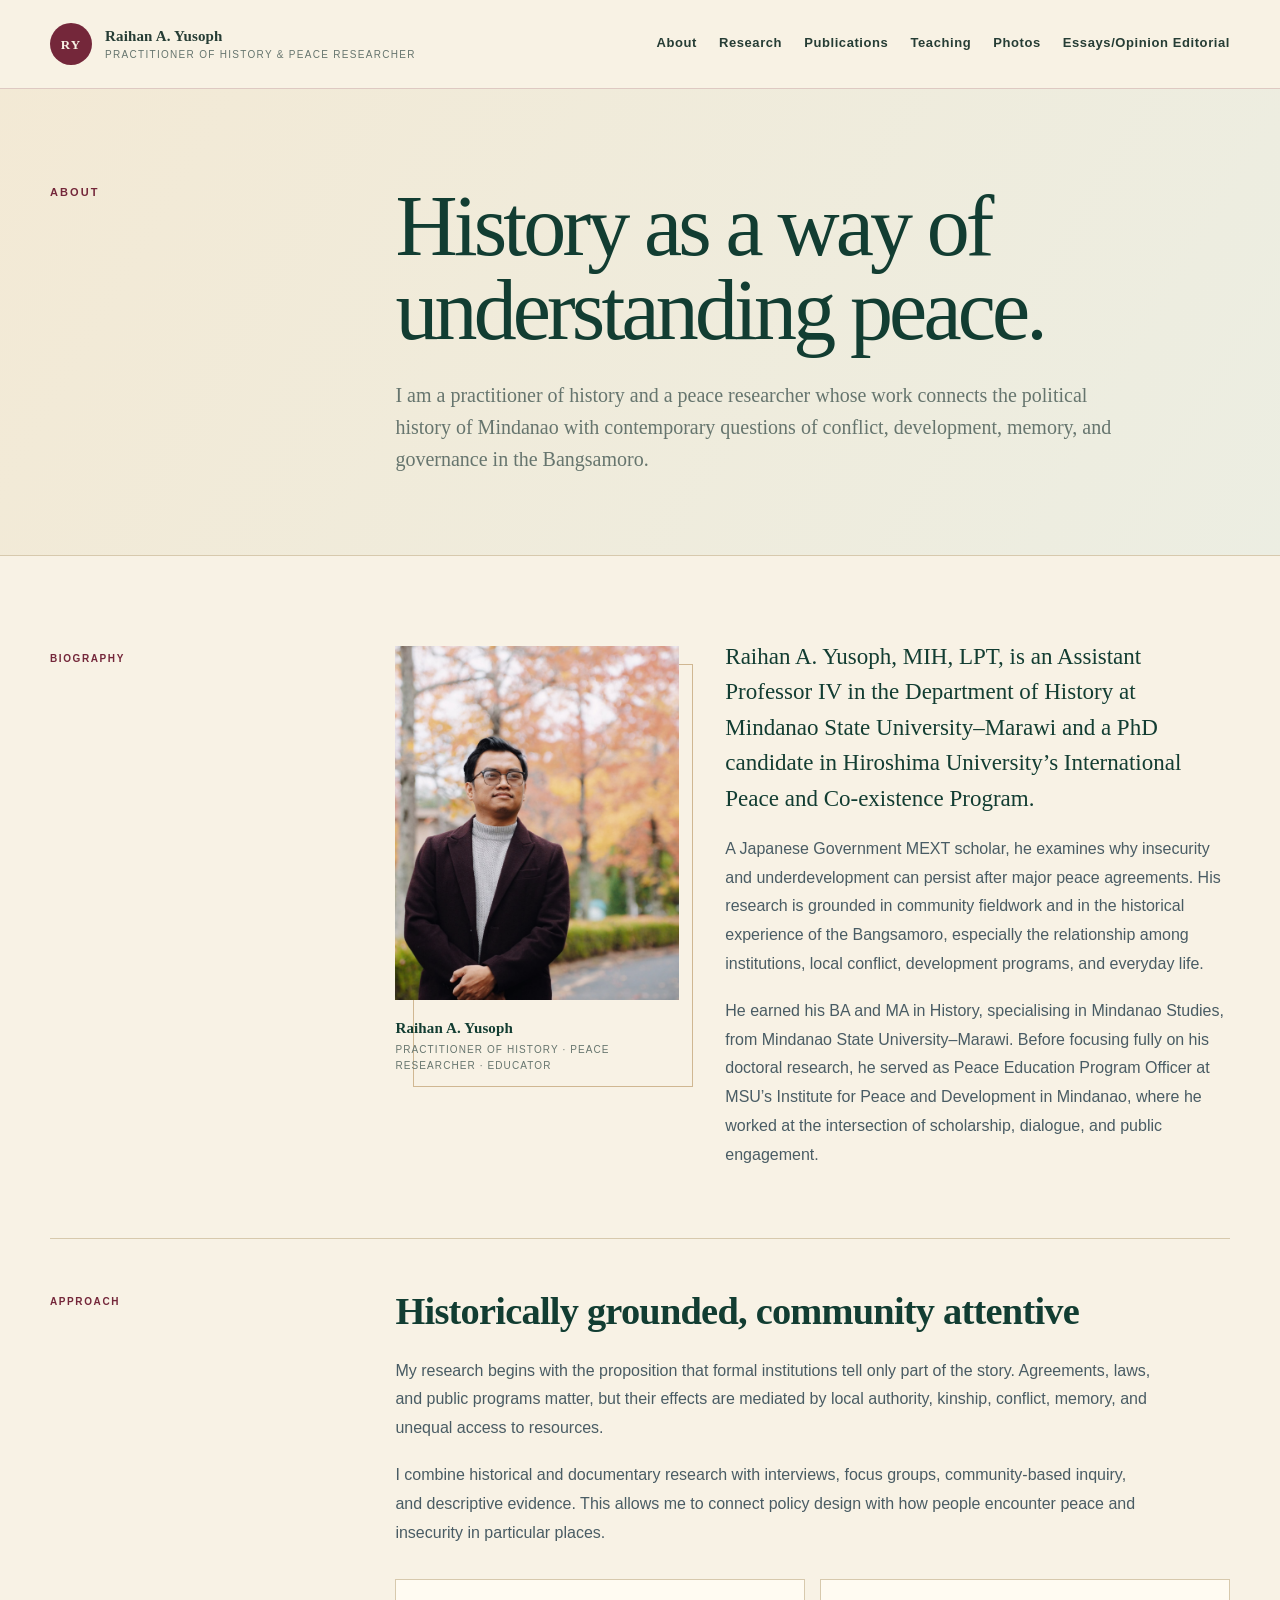
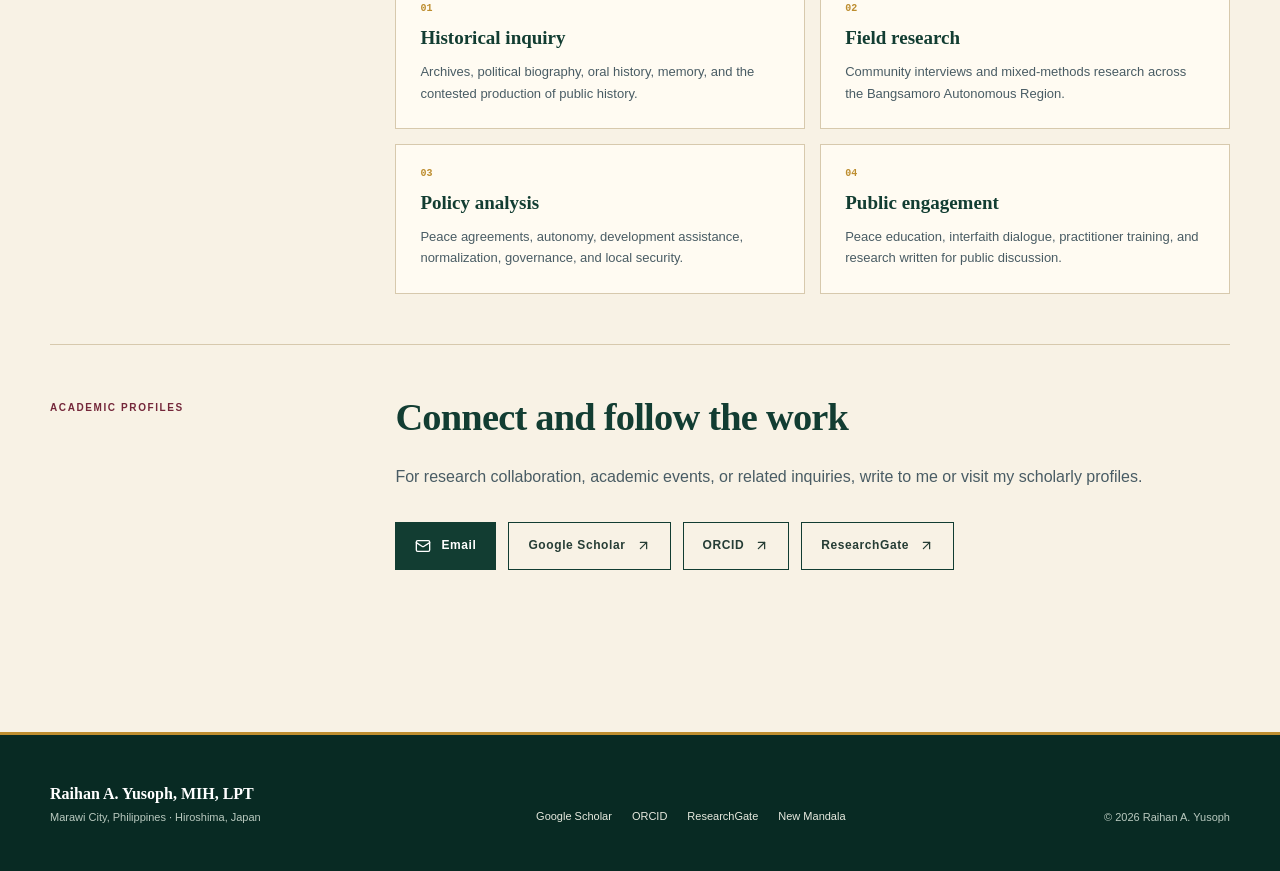
==== commit e39900cd: "Add MSU at 65 essay and website notifications" ====
--- a/about/index.html
+++ b/about/index.html
@@ -1 +1 @@
-<!DOCTYPE html><html lang="en"><head><meta charSet="utf-8"/><meta name="viewport" content="width=device-width, initial-scale=1"/><link rel="preload" href="/raihan-yusoph-portrait.jpg" as="image"/><link rel="stylesheet" href="/_next/static/chunks/0f7p.vnqeiduh.css" data-precedence="next"/><link rel="preload" as="script" fetchPriority="low" href="/_next/static/chunks/15xrurgzs99gv.js"/><script src="/_next/static/chunks/0dgq26a5_oy.a.js" async=""></script><script src="/_next/static/chunks/07lhk_q6pmm3r.js" async=""></script><script src="/_next/static/chunks/0au83~zq0~0pf.js" async=""></script><script src="/_next/static/chunks/turbopack-07ur8f85nectq.js" async=""></script><script src="/_next/static/chunks/01xlw8hd842-c.js" async=""></script><script src="/_next/static/chunks/0d3shmwh5_nmn.js" async=""></script><script src="/_next/static/chunks/0s7e_195_1~m9.js" async=""></script><title>About | Raihan A. Yusoph</title><meta name="description" content="Biography and academic profile of practitioner of history and peace researcher Raihan A. Yusoph."/><meta name="author" content="Raihan A. Yusoph"/><meta name="keywords" content="Raihan A. Yusoph,Bangsamoro studies,Mindanao history,peace and conflict studies,Mranaw history"/><link rel="shortcut icon" href="/favicon.svg"/><link rel="icon" href="/favicon.svg"/><script src="/_next/static/chunks/03~yq9q893hmn.js" noModule=""></script></head><body><div hidden=""><!--$--><!--/$--></div><div class="site-shell"><header class="site-header"><div class="header-inner"><a class="brand" aria-label="Raihan A. Yusoph, home" href="/"><span class="brand-mark">RY</span><span class="brand-name">Raihan A. Yusoph<small>Practitioner of History &amp; peace researcher</small></span></a><nav aria-label="Primary navigation"><a href="/about/">About</a><a href="/research/">Research</a><a href="/publications/">Publications</a><a href="/teaching/">Teaching</a><a href="/gallery/">Photos</a><a href="/essays/">Essays/Opinion Editorial</a></nav></div></header><main><section class="page-hero"><div class="content-grid page-hero-grid"><p class="eyebrow">About</p><div><h1>History as a way of understanding peace.</h1><p class="lede">I am a practitioner of history and a peace researcher whose work connects the political history of Mindanao with contemporary questions of conflict, development, memory, and governance in the Bangsamoro.</p></div></div></section><div class="content-grid page-body"><section class="page-section"><p class="page-label">Biography</p><div class="biography-layout"><figure class="portrait-figure"><img alt="Portrait of Raihan A. Yusoph outdoors in autumn" height="2048" src="/raihan-yusoph-portrait.jpg" width="1365"/><figcaption><span>Raihan A. Yusoph</span>Practitioner of History · Peace researcher · Educator</figcaption></figure><div class="prose biography-copy"><p class="large-copy">Raihan A. Yusoph, MIH, LPT, is an Assistant Professor IV in the Department of History at Mindanao State University–Marawi and a PhD candidate in Hiroshima University’s International Peace and Co-existence Program.</p><p>A Japanese Government MEXT scholar, he examines why insecurity and underdevelopment can persist after major peace agreements. His research is grounded in community fieldwork and in the historical experience of the Bangsamoro, especially the relationship among institutions, local conflict, development programs, and everyday life.</p><p>He earned his BA and MA in History, specialising in Mindanao Studies, from Mindanao State University–Marawi. Before focusing fully on his doctoral research, he served as Peace Education Program Officer at MSU’s Institute for Peace and Development in Mindanao, where he worked at the intersection of scholarship, dialogue, and public engagement.</p></div></div></section><section class="page-section"><p class="page-label">Approach</p><div class="prose"><h2>Historically grounded, community attentive</h2><p>My research begins with the proposition that formal institutions tell only part of the story. Agreements, laws, and public programs matter, but their effects are mediated by local authority, kinship, conflict, memory, and unequal access to resources.</p><p>I combine historical and documentary research with interviews, focus groups, community-based inquiry, and descriptive evidence. This allows me to connect policy design with how people encounter peace and insecurity in particular places.</p><div class="detail-list"><article class="detail-card"><span>01</span><h3>Historical inquiry</h3><p>Archives, political biography, oral history, memory, and the contested production of public history.</p></article><article class="detail-card"><span>02</span><h3>Field research</h3><p>Community interviews and mixed-methods research across the Bangsamoro Autonomous Region.</p></article><article class="detail-card"><span>03</span><h3>Policy analysis</h3><p>Peace agreements, autonomy, development assistance, normalization, governance, and local security.</p></article><article class="detail-card"><span>04</span><h3>Public engagement</h3><p>Peace education, interfaith dialogue, practitioner training, and research written for public discussion.</p></article></div></div></section><section class="page-section"><p class="page-label">Academic profiles</p><div class="prose"><h2>Connect and follow the work</h2><p>For research collaboration, academic events, or related inquiries, write to me or visit my scholarly profiles.</p><div class="profile-links"><a class="button button-primary" href="mailto:yusophraihan@gmail.com"><svg xmlns="http://www.w3.org/2000/svg" width="16" height="16" viewBox="0 0 24 24" fill="none" stroke="currentColor" stroke-width="2" stroke-linecap="round" stroke-linejoin="round" class="lucide lucide-mail" aria-hidden="true"><path d="m22 7-8.991 5.727a2 2 0 0 1-2.009 0L2 7"></path><rect x="2" y="4" width="20" height="16" rx="2"></rect></svg> Email</a><a class="button" href="https://scholar.google.com/citations?hl=en&amp;user=7pfpm74AAAAJ" rel="noreferrer" target="_blank">Google Scholar <svg xmlns="http://www.w3.org/2000/svg" width="15" height="15" viewBox="0 0 24 24" fill="none" stroke="currentColor" stroke-width="2" stroke-linecap="round" stroke-linejoin="round" class="lucide lucide-arrow-up-right" aria-hidden="true"><path d="M7 7h10v10"></path><path d="M7 17 17 7"></path></svg></a><a class="button" href="https://orcid.org/0000-0001-9791-6979" rel="noreferrer" target="_blank">ORCID <svg xmlns="http://www.w3.org/2000/svg" width="15" height="15" viewBox="0 0 24 24" fill="none" stroke="currentColor" stroke-width="2" stroke-linecap="round" stroke-linejoin="round" class="lucide lucide-arrow-up-right" aria-hidden="true"><path d="M7 7h10v10"></path><path d="M7 17 17 7"></path></svg></a><a class="button" href="https://www.researchgate.net/profile/Raihan-Yusoph" rel="noreferrer" target="_blank">ResearchGate <svg xmlns="http://www.w3.org/2000/svg" width="15" height="15" viewBox="0 0 24 24" fill="none" stroke="currentColor" stroke-width="2" stroke-linecap="round" stroke-linejoin="round" class="lucide lucide-arrow-up-right" aria-hidden="true"><path d="M7 7h10v10"></path><path d="M7 17 17 7"></path></svg></a></div></div></section></div></main><footer class="site-footer"><div class="content-grid footer-grid"><div><p class="footer-name">Raihan A. Yusoph, MIH, LPT</p><p>Marawi City, Philippines · Hiroshima, Japan</p></div><div class="footer-links" aria-label="Academic profiles"><a href="https://scholar.google.com/citations?hl=en&amp;user=7pfpm74AAAAJ" rel="noreferrer" target="_blank">Google Scholar</a><a href="https://orcid.org/0000-0001-9791-6979" rel="noreferrer" target="_blank">ORCID</a><a href="https://www.researchgate.net/profile/Raihan-Yusoph" rel="noreferrer" target="_blank">ResearchGate</a><a href="https://www.newmandala.org/author/raihanyusoph/" rel="noreferrer" target="_blank">New Mandala</a></div><p class="footer-note">© <!-- -->2026<!-- --> Raihan A. Yusoph</p></div></footer></div><!--$--><!--/$--><script src="/_next/static/chunks/15xrurgzs99gv.js" id="_R_" async=""></script><script>(self.__next_f=self.__next_f||[]).push([0])</script><script>self.__next_f.push([1,"1:\"$Sreact.fragment\"\n2:I[39756,[\"/_next/static/chunks/01xlw8hd842-c.js\",\"/_next/static/chunks/0d3shmwh5_nmn.js\"],\"default\"]\n3:I[37457,[\"/_next/static/chunks/01xlw8hd842-c.js\",\"/_next/static/chunks/0d3shmwh5_nmn.js\"],\"default\"]\n4:I[22016,[\"/_next/static/chunks/01xlw8hd842-c.js\",\"/_next/static/chunks/0d3shmwh5_nmn.js\",\"/_next/static/chunks/0s7e_195_1~m9.js\"],\"\"]\ne:I[68027,[\"/_next/static/chunks/01xlw8hd842-c.js\",\"/_next/static/chunks/0d3shmwh5_nmn.js\"],\"default\",1]\n:HL[\"/_next/static/chunks/0f7p.vnqeiduh.css\",\"style\"]\n:HL[\"/raihan-yusoph-portrait.jpg\",\"image\"]\n"])</script><script>self.__next_f.push([1,"0:{\"P\":null,\"c\":[\"\",\"about\",\"\"],\"q\":\"\",\"i\":false,\"f\":[[[\"\",{\"children\":[\"about\",{\"children\":[\"__PAGE__\",{}]}]},\"$undefined\",\"$undefined\",16],[[\"$\",\"$1\",\"c\",{\"children\":[[[\"$\",\"link\",\"0\",{\"rel\":\"stylesheet\",\"href\":\"/_next/static/chunks/0f7p.vnqeiduh.css\",\"precedence\":\"next\",\"crossOrigin\":\"$undefined\",\"nonce\":\"$undefined\"}],[\"$\",\"script\",\"script-0\",{\"src\":\"/_next/static/chunks/01xlw8hd842-c.js\",\"async\":true,\"nonce\":\"$undefined\"}],[\"$\",\"script\",\"script-1\",{\"src\":\"/_next/static/chunks/0d3shmwh5_nmn.js\",\"async\":true,\"nonce\":\"$undefined\"}]],[\"$\",\"html\",null,{\"lang\":\"en\",\"children\":[\"$\",\"body\",null,{\"children\":[\"$\",\"$L2\",null,{\"parallelRouterKey\":\"children\",\"error\":\"$undefined\",\"errorStyles\":\"$undefined\",\"errorScripts\":\"$undefined\",\"template\":[\"$\",\"$L3\",null,{}],\"templateStyles\":\"$undefined\",\"templateScripts\":\"$undefined\",\"notFound\":[[[\"$\",\"title\",null,{\"children\":\"404: This page could not be found.\"}],[\"$\",\"div\",null,{\"style\":{\"fontFamily\":\"system-ui,\\\"Segoe UI\\\",Roboto,Helvetica,Arial,sans-serif,\\\"Apple Color Emoji\\\",\\\"Segoe UI Emoji\\\"\",\"height\":\"100vh\",\"textAlign\":\"center\",\"display\":\"flex\",\"flexDirection\":\"column\",\"alignItems\":\"center\",\"justifyContent\":\"center\"},\"children\":[\"$\",\"div\",null,{\"children\":[[\"$\",\"style\",null,{\"dangerouslySetInnerHTML\":{\"__html\":\"body{color:#000;background:#fff;margin:0}.next-error-h1{border-right:1px solid rgba(0,0,0,.3)}@media (prefers-color-scheme:dark){body{color:#fff;background:#000}.next-error-h1{border-right:1px solid rgba(255,255,255,.3)}}\"}}],[\"$\",\"h1\",null,{\"className\":\"next-error-h1\",\"style\":{\"display\":\"inline-block\",\"margin\":\"0 20px 0 0\",\"padding\":\"0 23px 0 0\",\"fontSize\":24,\"fontWeight\":500,\"verticalAlign\":\"top\",\"lineHeight\":\"49px\"},\"children\":404}],[\"$\",\"div\",null,{\"style\":{\"display\":\"inline-block\"},\"children\":[\"$\",\"h2\",null,{\"style\":{\"fontSize\":14,\"fontWeight\":400,\"lineHeight\":\"49px\",\"margin\":0},\"children\":\"This page could not be found.\"}]}]]}]}]],[]],\"forbidden\":\"$undefined\",\"unauthorized\":\"$undefined\"}]}]}]]}],{\"children\":[[\"$\",\"$1\",\"c\",{\"children\":[null,[\"$\",\"$L2\",null,{\"parallelRouterKey\":\"children\",\"error\":\"$undefined\",\"errorStyles\":\"$undefined\",\"errorScripts\":\"$undefined\",\"template\":[\"$\",\"$L3\",null,{}],\"templateStyles\":\"$undefined\",\"templateScripts\":\"$undefined\",\"notFound\":\"$undefined\",\"forbidden\":\"$undefined\",\"unauthorized\":\"$undefined\"}]]}],{\"children\":[[\"$\",\"$1\",\"c\",{\"children\":[[\"$\",\"div\",null,{\"className\":\"site-shell\",\"children\":[[\"$\",\"header\",null,{\"className\":\"site-header\",\"children\":[\"$\",\"div\",null,{\"className\":\"header-inner\",\"children\":[[\"$\",\"$L4\",null,{\"className\":\"brand\",\"href\":\"/\",\"aria-label\":\"Raihan A. Yusoph, home\",\"children\":[[\"$\",\"span\",null,{\"className\":\"brand-mark\",\"children\":\"RY\"}],[\"$\",\"span\",null,{\"className\":\"brand-name\",\"children\":[\"Raihan A. Yusoph\",[\"$\",\"small\",null,{\"children\":\"Practitioner of History \u0026 peace researcher\"}]]}]]}],[\"$\",\"nav\",null,{\"aria-label\":\"Primary navigation\",\"children\":[[\"$\",\"$L4\",\"/about\",{\"href\":\"/about\",\"children\":\"About\"}],[\"$\",\"$L4\",\"/research\",{\"href\":\"/research\",\"children\":\"Research\"}],[\"$\",\"$L4\",\"/publications\",{\"href\":\"/publications\",\"children\":\"Publications\"}],[\"$\",\"$L4\",\"/teaching\",{\"href\":\"/teaching\",\"children\":\"Teaching\"}],[\"$\",\"$L4\",\"/gallery\",{\"href\":\"/gallery\",\"children\":\"Photos\"}],[\"$\",\"$L4\",\"/essays\",{\"href\":\"/essays\",\"children\":\"Essays/Opinion Editorial\"}]]}]]}]}],[\"$\",\"main\",null,{\"children\":[[\"$\",\"section\",null,{\"className\":\"page-hero\",\"children\":[\"$\",\"div\",null,{\"className\":\"content-grid page-hero-grid\",\"children\":[[\"$\",\"p\",null,{\"className\":\"eyebrow\",\"children\":\"About\"}],[\"$\",\"div\",null,{\"children\":[[\"$\",\"h1\",null,{\"children\":\"History as a way of understanding peace.\"}],[\"$\",\"p\",null,{\"className\":\"lede\",\"children\":\"I am a practitioner of history and a peace researcher whose work connects the political history of Mindanao with contemporary questions of conflict, development, memory, and governance in the Bangsamoro.\"}]]}]]}]}],[\"$\",\"div\",null,{\"className\":\"content-grid page-body\",\"children\":[[\"$\",\"section\",null,{\"className\":\"page-section\",\"children\":[[\"$\",\"p\",null,{\"className\":\"page-label\",\"children\":\"Biography\"}],[\"$\",\"div\",null,{\"className\":\"biography-layout\",\"children\":[[\"$\",\"figure\",null,{\"className\":\"portrait-figure\",\"children\":[[\"$\",\"img\",null,{\"alt\":\"Portrait of Raihan A. Yusoph outdoors in autumn\",\"height\":\"2048\",\"src\":\"/raihan-yusoph-portrait.jpg\",\"width\":\"1365\"}],[\"$\",\"figcaption\",null,{\"children\":[[\"$\",\"span\",null,{\"children\":\"Raihan A. Yusoph\"}],\"Practitioner of History · Peace researcher · Educator\"]}]]}],[\"$\",\"div\",null,{\"className\":\"prose biography-copy\",\"children\":[[\"$\",\"p\",null,{\"className\":\"large-copy\",\"children\":\"Raihan A. Yusoph, MIH, LPT, is an Assistant Professor IV in the Department of History at Mindanao State University–Marawi and a PhD candidate in Hiroshima University’s International Peace and Co-existence Program.\"}],\"$L5\",\"$L6\"]}]]}]]}],\"$L7\",\"$L8\"]}]]}],\"$L9\"]}],[\"$La\"],\"$Lb\"]}],{},null,false,null]},null,false,\"$@c\"]},null,false,null],\"$Ld\",false]],\"m\":\"$undefined\",\"G\":[\"$e\",[\"$Lf\"]],\"S\":true,\"h\":null,\"s\":\"$undefined\",\"l\":\"$undefined\",\"p\":\"$undefined\",\"d\":\"$undefined\",\"b\":\"VaMcCjoR2oV2tYl_lMdZY\"}\n"])</script><script>self.__next_f.push([1,"10:I[5014,[\"/_next/static/chunks/01xlw8hd842-c.js\",\"/_next/static/chunks/0d3shmwh5_nmn.js\",\"/_next/static/chunks/0s7e_195_1~m9.js\"],\"default\"]\n11:I[97367,[\"/_next/static/chunks/01xlw8hd842-c.js\",\"/_next/static/chunks/0d3shmwh5_nmn.js\"],\"OutletBoundary\"]\n12:\"$Sreact.suspense\"\n15:I[97367,[\"/_next/static/chunks/01xlw8hd842-c.js\",\"/_next/static/chunks/0d3shmwh5_nmn.js\"],\"ViewportBoundary\"]\n17:I[97367,[\"/_next/static/chunks/01xlw8hd842-c.js\",\"/_next/static/chunks/0d3shmwh5_nmn.js\"],\"MetadataBoundary\"]\n5:[\"$\",\"p\",null,{\"children\":\"A Japanese Government MEXT scholar, he examines why insecurity and underdevelopment can persist after major peace agreements. His research is grounded in community fieldwork and in the historical experience of the Bangsamoro, especially the relationship among institutions, local conflict, development programs, and everyday life.\"}]\n6:[\"$\",\"p\",null,{\"children\":\"He earned his BA and MA in History, specialising in Mindanao Studies, from Mindanao State University–Marawi. Before focusing fully on his doctoral research, he served as Peace Education Program Officer at MSU’s Institute for Peace and Development in Mindanao, where he worked at the intersection of scholarship, dialogue, and public engagement.\"}]\n"])</script><script>self.__next_f.push([1,"7:[\"$\",\"section\",null,{\"className\":\"page-section\",\"children\":[[\"$\",\"p\",null,{\"className\":\"page-label\",\"children\":\"Approach\"}],[\"$\",\"div\",null,{\"className\":\"prose\",\"children\":[[\"$\",\"h2\",null,{\"children\":\"Historically grounded, community attentive\"}],[\"$\",\"p\",null,{\"children\":\"My research begins with the proposition that formal institutions tell only part of the story. Agreements, laws, and public programs matter, but their effects are mediated by local authority, kinship, conflict, memory, and unequal access to resources.\"}],[\"$\",\"p\",null,{\"children\":\"I combine historical and documentary research with interviews, focus groups, community-based inquiry, and descriptive evidence. This allows me to connect policy design with how people encounter peace and insecurity in particular places.\"}],[\"$\",\"div\",null,{\"className\":\"detail-list\",\"children\":[[\"$\",\"article\",null,{\"className\":\"detail-card\",\"children\":[[\"$\",\"span\",null,{\"children\":\"01\"}],[\"$\",\"h3\",null,{\"children\":\"Historical inquiry\"}],[\"$\",\"p\",null,{\"children\":\"Archives, political biography, oral history, memory, and the contested production of public history.\"}]]}],[\"$\",\"article\",null,{\"className\":\"detail-card\",\"children\":[[\"$\",\"span\",null,{\"children\":\"02\"}],[\"$\",\"h3\",null,{\"children\":\"Field research\"}],[\"$\",\"p\",null,{\"children\":\"Community interviews and mixed-methods research across the Bangsamoro Autonomous Region.\"}]]}],[\"$\",\"article\",null,{\"className\":\"detail-card\",\"children\":[[\"$\",\"span\",null,{\"children\":\"03\"}],[\"$\",\"h3\",null,{\"children\":\"Policy analysis\"}],[\"$\",\"p\",null,{\"children\":\"Peace agreements, autonomy, development assistance, normalization, governance, and local security.\"}]]}],[\"$\",\"article\",null,{\"className\":\"detail-card\",\"children\":[[\"$\",\"span\",null,{\"children\":\"04\"}],[\"$\",\"h3\",null,{\"children\":\"Public engagement\"}],[\"$\",\"p\",null,{\"children\":\"Peace education, interfaith dialogue, practitioner training, and research written for public discussion.\"}]]}]]}]]}]]}]\n"])</script><script>self.__next_f.push([1,"8:[\"$\",\"section\",null,{\"className\":\"page-section\",\"children\":[[\"$\",\"p\",null,{\"className\":\"page-label\",\"children\":\"Academic profiles\"}],[\"$\",\"div\",null,{\"className\":\"prose\",\"children\":[[\"$\",\"h2\",null,{\"children\":\"Connect and follow the work\"}],[\"$\",\"p\",null,{\"children\":\"For research collaboration, academic events, or related inquiries, write to me or visit my scholarly profiles.\"}],[\"$\",\"div\",null,{\"className\":\"profile-links\",\"children\":[[\"$\",\"a\",null,{\"className\":\"button button-primary\",\"href\":\"mailto:yusophraihan@gmail.com\",\"children\":[[\"$\",\"$L10\",null,{\"ref\":\"$undefined\",\"iconNode\":[[\"path\",{\"d\":\"m22 7-8.991 5.727a2 2 0 0 1-2.009 0L2 7\",\"key\":\"132q7q\"}],[\"rect\",{\"x\":\"2\",\"y\":\"4\",\"width\":\"20\",\"height\":\"16\",\"rx\":\"2\",\"key\":\"izxlao\"}]],\"className\":\"lucide-mail\",\"size\":16}],\" Email\"]}],[\"$\",\"a\",null,{\"className\":\"button\",\"href\":\"https://scholar.google.com/citations?hl=en\u0026user=7pfpm74AAAAJ\",\"rel\":\"noreferrer\",\"target\":\"_blank\",\"children\":[\"Google Scholar \",[\"$\",\"$L10\",null,{\"ref\":\"$undefined\",\"iconNode\":[[\"path\",{\"d\":\"M7 7h10v10\",\"key\":\"1tivn9\"}],[\"path\",{\"d\":\"M7 17 17 7\",\"key\":\"1vkiza\"}]],\"className\":\"lucide-arrow-up-right\",\"size\":15}]]}],[\"$\",\"a\",null,{\"className\":\"button\",\"href\":\"https://orcid.org/0000-0001-9791-6979\",\"rel\":\"noreferrer\",\"target\":\"_blank\",\"children\":[\"ORCID \",[\"$\",\"$L10\",null,{\"ref\":\"$undefined\",\"iconNode\":\"$8:props:children:1:props:children:2:props:children:1:props:children:1:props:iconNode\",\"className\":\"lucide-arrow-up-right\",\"size\":15}]]}],[\"$\",\"a\",null,{\"className\":\"button\",\"href\":\"https://www.researchgate.net/profile/Raihan-Yusoph\",\"rel\":\"noreferrer\",\"target\":\"_blank\",\"children\":[\"ResearchGate \",[\"$\",\"$L10\",null,{\"ref\":\"$undefined\",\"iconNode\":\"$8:props:children:1:props:children:2:props:children:1:props:children:1:props:iconNode\",\"className\":\"lucide-arrow-up-right\",\"size\":15}]]}]]}]]}]]}]\n"])</script><script>self.__next_f.push([1,"9:[\"$\",\"footer\",null,{\"className\":\"site-footer\",\"children\":[\"$\",\"div\",null,{\"className\":\"content-grid footer-grid\",\"children\":[[\"$\",\"div\",null,{\"children\":[[\"$\",\"p\",null,{\"className\":\"footer-name\",\"children\":\"Raihan A. Yusoph, MIH, LPT\"}],[\"$\",\"p\",null,{\"children\":\"Marawi City, Philippines · Hiroshima, Japan\"}]]}],[\"$\",\"div\",null,{\"className\":\"footer-links\",\"aria-label\":\"Academic profiles\",\"children\":[[\"$\",\"a\",\"Google Scholar\",{\"href\":\"https://scholar.google.com/citations?hl=en\u0026user=7pfpm74AAAAJ\",\"rel\":\"noreferrer\",\"target\":\"_blank\",\"children\":\"Google Scholar\"}],[\"$\",\"a\",\"ORCID\",{\"href\":\"https://orcid.org/0000-0001-9791-6979\",\"rel\":\"noreferrer\",\"target\":\"_blank\",\"children\":\"ORCID\"}],[\"$\",\"a\",\"ResearchGate\",{\"href\":\"https://www.researchgate.net/profile/Raihan-Yusoph\",\"rel\":\"noreferrer\",\"target\":\"_blank\",\"children\":\"ResearchGate\"}],[\"$\",\"a\",\"New Mandala\",{\"href\":\"https://www.newmandala.org/author/raihanyusoph/\",\"rel\":\"noreferrer\",\"target\":\"_blank\",\"children\":\"New Mandala\"}]]}],[\"$\",\"p\",null,{\"className\":\"footer-note\",\"children\":[\"© \",2026,\" Raihan A. Yusoph\"]}]]}]}]\na:[\"$\",\"script\",\"script-0\",{\"src\":\"/_next/static/chunks/0s7e_195_1~m9.js\",\"async\":true,\"nonce\":\"$undefined\"}]\nb:[\"$\",\"$L11\",null,{\"children\":[\"$\",\"$12\",null,{\"name\":\"Next.MetadataOutlet\",\"children\":\"$@13\"}]}]\n14:[]\nc:\"$W14\"\nd:[\"$\",\"$1\",\"h\",{\"children\":[null,[\"$\",\"$L15\",null,{\"children\":\"$L16\"}],[\"$\",\"div\",null,{\"hidden\":true,\"children\":[\"$\",\"$L17\",null,{\"children\":[\"$\",\"$12\",null,{\"name\":\"Next.Metadata\",\"children\":\"$L18\"}]}]}],null]}]\nf:[\"$\",\"link\",\"0\",{\"rel\":\"stylesheet\",\"href\":\"/_next/static/chunks/0f7p.vnqeiduh.css\",\"precedence\":\"next\",\"crossOrigin\":\"$undefined\",\"nonce\":\"$undefined\"}]\n"])</script><script>self.__next_f.push([1,"16:[[\"$\",\"meta\",\"0\",{\"charSet\":\"utf-8\"}],[\"$\",\"meta\",\"1\",{\"name\":\"viewport\",\"content\":\"width=device-width, initial-scale=1\"}]]\n"])</script><script>self.__next_f.push([1,"19:I[27201,[\"/_next/static/chunks/01xlw8hd842-c.js\",\"/_next/static/chunks/0d3shmwh5_nmn.js\"],\"IconMark\"]\n13:null\n18:[[\"$\",\"title\",\"0\",{\"children\":\"About | Raihan A. Yusoph\"}],[\"$\",\"meta\",\"1\",{\"name\":\"description\",\"content\":\"Biography and academic profile of practitioner of history and peace researcher Raihan A. Yusoph.\"}],[\"$\",\"meta\",\"2\",{\"name\":\"author\",\"content\":\"Raihan A. Yusoph\"}],[\"$\",\"meta\",\"3\",{\"name\":\"keywords\",\"content\":\"Raihan A. Yusoph,Bangsamoro studies,Mindanao history,peace and conflict studies,Mranaw history\"}],[\"$\",\"link\",\"4\",{\"rel\":\"shortcut icon\",\"href\":\"/favicon.svg\"}],[\"$\",\"link\",\"5\",{\"rel\":\"icon\",\"href\":\"/favicon.svg\"}],[\"$\",\"$L19\",\"6\",{}]]\n"])</script></body></html>+<!DOCTYPE html><html lang="en"><head><meta charSet="utf-8"/><meta name="viewport" content="width=device-width, initial-scale=1"/><link rel="preload" href="/raihan-yusoph-portrait.jpg" as="image"/><link rel="stylesheet" href="/_next/static/chunks/0f7p.vnqeiduh.css" data-precedence="next"/><link rel="preload" as="script" fetchPriority="low" href="/_next/static/chunks/15xrurgzs99gv.js"/><script src="/_next/static/chunks/0dgq26a5_oy.a.js" async=""></script><script src="/_next/static/chunks/07lhk_q6pmm3r.js" async=""></script><script src="/_next/static/chunks/0au83~zq0~0pf.js" async=""></script><script src="/_next/static/chunks/turbopack-07ur8f85nectq.js" async=""></script><script src="/_next/static/chunks/01xlw8hd842-c.js" async=""></script><script src="/_next/static/chunks/0d3shmwh5_nmn.js" async=""></script><script src="/_next/static/chunks/0s7e_195_1~m9.js" async=""></script><title>About | Raihan A. Yusoph</title><meta name="description" content="Biography and academic profile of practitioner of history and peace researcher Raihan A. Yusoph."/><meta name="author" content="Raihan A. Yusoph"/><meta name="keywords" content="Raihan A. Yusoph,Bangsamoro studies,Mindanao history,peace and conflict studies,Mranaw history"/><link rel="shortcut icon" href="/favicon.svg"/><link rel="icon" href="/favicon.svg"/><script src="/_next/static/chunks/03~yq9q893hmn.js" noModule=""></script><link rel="manifest" href="/manifest.json"><script src="https://cdn.onesignal.com/sdks/web/v16/OneSignalSDK.page.js" defer></script><script>window.OneSignalDeferred=window.OneSignalDeferred||[];OneSignalDeferred.push(async function(OneSignal){await OneSignal.init({appId:"836516d0-21d1-40c5-bd5f-00081e5593fd",notifyButton:{enable:true,size:"medium",position:"bottom-right",showCredit:false,text:{"launcher.button.aria-label":"Subscribe to website updates","tip.state.unsubscribed":"Subscribe to website updates","tip.state.subscribed":"You are subscribed to website updates","tip.state.blocked":"Notifications are blocked","message.prenotify":"Receive notifications when this website is updated","message.action.subscribed":"Thank you for subscribing!","message.action.resubscribed":"You are subscribed to website updates","message.action.unsubscribed":"You will no longer receive website updates","dialog.main.title":"Website notifications","dialog.main.button.subscribe":"SUBSCRIBE","dialog.main.button.unsubscribe":"UNSUBSCRIBE","dialog.blocked.title":"Unblock notifications","dialog.blocked.message":"Follow your browser instructions to allow notifications."},colors:{"circle.background":"#6f1025","circle.foreground":"#f2c66d","badge.background":"#1f4b3a","badge.foreground":"#ffffff","badge.bordercolor":"#f2c66d","pulse.color":"#f2c66d","dialog.button.background":"#6f1025","dialog.button.background.hovering":"#54101f","dialog.button.background.active":"#3f0c18","dialog.button.foreground":"#ffffff"}}});});</script></head><body><div hidden=""><!--$--><!--/$--></div><div class="site-shell"><header class="site-header"><div class="header-inner"><a class="brand" aria-label="Raihan A. Yusoph, home" href="/"><span class="brand-mark">RY</span><span class="brand-name">Raihan A. Yusoph<small>Practitioner of History &amp; peace researcher</small></span></a><nav aria-label="Primary navigation"><a href="/about/">About</a><a href="/research/">Research</a><a href="/publications/">Publications</a><a href="/teaching/">Teaching</a><a href="/gallery/">Photos</a><a href="/essays/">Essays/Opinion Editorial</a></nav></div></header><main><section class="page-hero"><div class="content-grid page-hero-grid"><p class="eyebrow">About</p><div><h1>History as a way of understanding peace.</h1><p class="lede">I am a practitioner of history and a peace researcher whose work connects the political history of Mindanao with contemporary questions of conflict, development, memory, and governance in the Bangsamoro.</p></div></div></section><div class="content-grid page-body"><section class="page-section"><p class="page-label">Biography</p><div class="biography-layout"><figure class="portrait-figure"><img alt="Portrait of Raihan A. Yusoph outdoors in autumn" height="2048" src="/raihan-yusoph-portrait.jpg" width="1365"/><figcaption><span>Raihan A. Yusoph</span>Practitioner of History · Peace researcher · Educator</figcaption></figure><div class="prose biography-copy"><p class="large-copy">Raihan A. Yusoph, MIH, LPT, is an Assistant Professor IV in the Department of History at Mindanao State University–Marawi and a PhD candidate in Hiroshima University’s International Peace and Co-existence Program.</p><p>A Japanese Government MEXT scholar, he examines why insecurity and underdevelopment can persist after major peace agreements. His research is grounded in community fieldwork and in the historical experience of the Bangsamoro, especially the relationship among institutions, local conflict, development programs, and everyday life.</p><p>He earned his BA and MA in History, specialising in Mindanao Studies, from Mindanao State University–Marawi. Before focusing fully on his doctoral research, he served as Peace Education Program Officer at MSU’s Institute for Peace and Development in Mindanao, where he worked at the intersection of scholarship, dialogue, and public engagement.</p></div></div></section><section class="page-section"><p class="page-label">Approach</p><div class="prose"><h2>Historically grounded, community attentive</h2><p>My research begins with the proposition that formal institutions tell only part of the story. Agreements, laws, and public programs matter, but their effects are mediated by local authority, kinship, conflict, memory, and unequal access to resources.</p><p>I combine historical and documentary research with interviews, focus groups, community-based inquiry, and descriptive evidence. This allows me to connect policy design with how people encounter peace and insecurity in particular places.</p><div class="detail-list"><article class="detail-card"><span>01</span><h3>Historical inquiry</h3><p>Archives, political biography, oral history, memory, and the contested production of public history.</p></article><article class="detail-card"><span>02</span><h3>Field research</h3><p>Community interviews and mixed-methods research across the Bangsamoro Autonomous Region.</p></article><article class="detail-card"><span>03</span><h3>Policy analysis</h3><p>Peace agreements, autonomy, development assistance, normalization, governance, and local security.</p></article><article class="detail-card"><span>04</span><h3>Public engagement</h3><p>Peace education, interfaith dialogue, practitioner training, and research written for public discussion.</p></article></div></div></section><section class="page-section"><p class="page-label">Academic profiles</p><div class="prose"><h2>Connect and follow the work</h2><p>For research collaboration, academic events, or related inquiries, write to me or visit my scholarly profiles.</p><div class="profile-links"><a class="button button-primary" href="mailto:yusophraihan@gmail.com"><svg xmlns="http://www.w3.org/2000/svg" width="16" height="16" viewBox="0 0 24 24" fill="none" stroke="currentColor" stroke-width="2" stroke-linecap="round" stroke-linejoin="round" class="lucide lucide-mail" aria-hidden="true"><path d="m22 7-8.991 5.727a2 2 0 0 1-2.009 0L2 7"></path><rect x="2" y="4" width="20" height="16" rx="2"></rect></svg> Email</a><a class="button" href="https://scholar.google.com/citations?hl=en&amp;user=7pfpm74AAAAJ" rel="noreferrer" target="_blank">Google Scholar <svg xmlns="http://www.w3.org/2000/svg" width="15" height="15" viewBox="0 0 24 24" fill="none" stroke="currentColor" stroke-width="2" stroke-linecap="round" stroke-linejoin="round" class="lucide lucide-arrow-up-right" aria-hidden="true"><path d="M7 7h10v10"></path><path d="M7 17 17 7"></path></svg></a><a class="button" href="https://orcid.org/0000-0001-9791-6979" rel="noreferrer" target="_blank">ORCID <svg xmlns="http://www.w3.org/2000/svg" width="15" height="15" viewBox="0 0 24 24" fill="none" stroke="currentColor" stroke-width="2" stroke-linecap="round" stroke-linejoin="round" class="lucide lucide-arrow-up-right" aria-hidden="true"><path d="M7 7h10v10"></path><path d="M7 17 17 7"></path></svg></a><a class="button" href="https://www.researchgate.net/profile/Raihan-Yusoph" rel="noreferrer" target="_blank">ResearchGate <svg xmlns="http://www.w3.org/2000/svg" width="15" height="15" viewBox="0 0 24 24" fill="none" stroke="currentColor" stroke-width="2" stroke-linecap="round" stroke-linejoin="round" class="lucide lucide-arrow-up-right" aria-hidden="true"><path d="M7 7h10v10"></path><path d="M7 17 17 7"></path></svg></a></div></div></section></div></main><footer class="site-footer"><div class="content-grid footer-grid"><div><p class="footer-name">Raihan A. Yusoph, MIH, LPT</p><p>Marawi City, Philippines · Hiroshima, Japan</p></div><div class="footer-links" aria-label="Academic profiles"><a href="https://scholar.google.com/citations?hl=en&amp;user=7pfpm74AAAAJ" rel="noreferrer" target="_blank">Google Scholar</a><a href="https://orcid.org/0000-0001-9791-6979" rel="noreferrer" target="_blank">ORCID</a><a href="https://www.researchgate.net/profile/Raihan-Yusoph" rel="noreferrer" target="_blank">ResearchGate</a><a href="https://www.newmandala.org/author/raihanyusoph/" rel="noreferrer" target="_blank">New Mandala</a></div><p class="footer-note">© <!-- -->2026<!-- --> Raihan A. Yusoph</p></div></footer></div><!--$--><!--/$--><script src="/_next/static/chunks/15xrurgzs99gv.js" id="_R_" async=""></script><script>(self.__next_f=self.__next_f||[]).push([0])</script><script>self.__next_f.push([1,"1:\"$Sreact.fragment\"\n2:I[39756,[\"/_next/static/chunks/01xlw8hd842-c.js\",\"/_next/static/chunks/0d3shmwh5_nmn.js\"],\"default\"]\n3:I[37457,[\"/_next/static/chunks/01xlw8hd842-c.js\",\"/_next/static/chunks/0d3shmwh5_nmn.js\"],\"default\"]\n4:I[22016,[\"/_next/static/chunks/01xlw8hd842-c.js\",\"/_next/static/chunks/0d3shmwh5_nmn.js\",\"/_next/static/chunks/0s7e_195_1~m9.js\"],\"\"]\ne:I[68027,[\"/_next/static/chunks/01xlw8hd842-c.js\",\"/_next/static/chunks/0d3shmwh5_nmn.js\"],\"default\",1]\n:HL[\"/_next/static/chunks/0f7p.vnqeiduh.css\",\"style\"]\n:HL[\"/raihan-yusoph-portrait.jpg\",\"image\"]\n"])</script><script>self.__next_f.push([1,"0:{\"P\":null,\"c\":[\"\",\"about\",\"\"],\"q\":\"\",\"i\":false,\"f\":[[[\"\",{\"children\":[\"about\",{\"children\":[\"__PAGE__\",{}]}]},\"$undefined\",\"$undefined\",16],[[\"$\",\"$1\",\"c\",{\"children\":[[[\"$\",\"link\",\"0\",{\"rel\":\"stylesheet\",\"href\":\"/_next/static/chunks/0f7p.vnqeiduh.css\",\"precedence\":\"next\",\"crossOrigin\":\"$undefined\",\"nonce\":\"$undefined\"}],[\"$\",\"script\",\"script-0\",{\"src\":\"/_next/static/chunks/01xlw8hd842-c.js\",\"async\":true,\"nonce\":\"$undefined\"}],[\"$\",\"script\",\"script-1\",{\"src\":\"/_next/static/chunks/0d3shmwh5_nmn.js\",\"async\":true,\"nonce\":\"$undefined\"}]],[\"$\",\"html\",null,{\"lang\":\"en\",\"children\":[\"$\",\"body\",null,{\"children\":[\"$\",\"$L2\",null,{\"parallelRouterKey\":\"children\",\"error\":\"$undefined\",\"errorStyles\":\"$undefined\",\"errorScripts\":\"$undefined\",\"template\":[\"$\",\"$L3\",null,{}],\"templateStyles\":\"$undefined\",\"templateScripts\":\"$undefined\",\"notFound\":[[[\"$\",\"title\",null,{\"children\":\"404: This page could not be found.\"}],[\"$\",\"div\",null,{\"style\":{\"fontFamily\":\"system-ui,\\\"Segoe UI\\\",Roboto,Helvetica,Arial,sans-serif,\\\"Apple Color Emoji\\\",\\\"Segoe UI Emoji\\\"\",\"height\":\"100vh\",\"textAlign\":\"center\",\"display\":\"flex\",\"flexDirection\":\"column\",\"alignItems\":\"center\",\"justifyContent\":\"center\"},\"children\":[\"$\",\"div\",null,{\"children\":[[\"$\",\"style\",null,{\"dangerouslySetInnerHTML\":{\"__html\":\"body{color:#000;background:#fff;margin:0}.next-error-h1{border-right:1px solid rgba(0,0,0,.3)}@media (prefers-color-scheme:dark){body{color:#fff;background:#000}.next-error-h1{border-right:1px solid rgba(255,255,255,.3)}}\"}}],[\"$\",\"h1\",null,{\"className\":\"next-error-h1\",\"style\":{\"display\":\"inline-block\",\"margin\":\"0 20px 0 0\",\"padding\":\"0 23px 0 0\",\"fontSize\":24,\"fontWeight\":500,\"verticalAlign\":\"top\",\"lineHeight\":\"49px\"},\"children\":404}],[\"$\",\"div\",null,{\"style\":{\"display\":\"inline-block\"},\"children\":[\"$\",\"h2\",null,{\"style\":{\"fontSize\":14,\"fontWeight\":400,\"lineHeight\":\"49px\",\"margin\":0},\"children\":\"This page could not be found.\"}]}]]}]}]],[]],\"forbidden\":\"$undefined\",\"unauthorized\":\"$undefined\"}]}]}]]}],{\"children\":[[\"$\",\"$1\",\"c\",{\"children\":[null,[\"$\",\"$L2\",null,{\"parallelRouterKey\":\"children\",\"error\":\"$undefined\",\"errorStyles\":\"$undefined\",\"errorScripts\":\"$undefined\",\"template\":[\"$\",\"$L3\",null,{}],\"templateStyles\":\"$undefined\",\"templateScripts\":\"$undefined\",\"notFound\":\"$undefined\",\"forbidden\":\"$undefined\",\"unauthorized\":\"$undefined\"}]]}],{\"children\":[[\"$\",\"$1\",\"c\",{\"children\":[[\"$\",\"div\",null,{\"className\":\"site-shell\",\"children\":[[\"$\",\"header\",null,{\"className\":\"site-header\",\"children\":[\"$\",\"div\",null,{\"className\":\"header-inner\",\"children\":[[\"$\",\"$L4\",null,{\"className\":\"brand\",\"href\":\"/\",\"aria-label\":\"Raihan A. Yusoph, home\",\"children\":[[\"$\",\"span\",null,{\"className\":\"brand-mark\",\"children\":\"RY\"}],[\"$\",\"span\",null,{\"className\":\"brand-name\",\"children\":[\"Raihan A. Yusoph\",[\"$\",\"small\",null,{\"children\":\"Practitioner of History \u0026 peace researcher\"}]]}]]}],[\"$\",\"nav\",null,{\"aria-label\":\"Primary navigation\",\"children\":[[\"$\",\"$L4\",\"/about\",{\"href\":\"/about\",\"children\":\"About\"}],[\"$\",\"$L4\",\"/research\",{\"href\":\"/research\",\"children\":\"Research\"}],[\"$\",\"$L4\",\"/publications\",{\"href\":\"/publications\",\"children\":\"Publications\"}],[\"$\",\"$L4\",\"/teaching\",{\"href\":\"/teaching\",\"children\":\"Teaching\"}],[\"$\",\"$L4\",\"/gallery\",{\"href\":\"/gallery\",\"children\":\"Photos\"}],[\"$\",\"$L4\",\"/essays\",{\"href\":\"/essays\",\"children\":\"Essays/Opinion Editorial\"}]]}]]}]}],[\"$\",\"main\",null,{\"children\":[[\"$\",\"section\",null,{\"className\":\"page-hero\",\"children\":[\"$\",\"div\",null,{\"className\":\"content-grid page-hero-grid\",\"children\":[[\"$\",\"p\",null,{\"className\":\"eyebrow\",\"children\":\"About\"}],[\"$\",\"div\",null,{\"children\":[[\"$\",\"h1\",null,{\"children\":\"History as a way of understanding peace.\"}],[\"$\",\"p\",null,{\"className\":\"lede\",\"children\":\"I am a practitioner of history and a peace researcher whose work connects the political history of Mindanao with contemporary questions of conflict, development, memory, and governance in the Bangsamoro.\"}]]}]]}]}],[\"$\",\"div\",null,{\"className\":\"content-grid page-body\",\"children\":[[\"$\",\"section\",null,{\"className\":\"page-section\",\"children\":[[\"$\",\"p\",null,{\"className\":\"page-label\",\"children\":\"Biography\"}],[\"$\",\"div\",null,{\"className\":\"biography-layout\",\"children\":[[\"$\",\"figure\",null,{\"className\":\"portrait-figure\",\"children\":[[\"$\",\"img\",null,{\"alt\":\"Portrait of Raihan A. Yusoph outdoors in autumn\",\"height\":\"2048\",\"src\":\"/raihan-yusoph-portrait.jpg\",\"width\":\"1365\"}],[\"$\",\"figcaption\",null,{\"children\":[[\"$\",\"span\",null,{\"children\":\"Raihan A. Yusoph\"}],\"Practitioner of History · Peace researcher · Educator\"]}]]}],[\"$\",\"div\",null,{\"className\":\"prose biography-copy\",\"children\":[[\"$\",\"p\",null,{\"className\":\"large-copy\",\"children\":\"Raihan A. Yusoph, MIH, LPT, is an Assistant Professor IV in the Department of History at Mindanao State University–Marawi and a PhD candidate in Hiroshima University’s International Peace and Co-existence Program.\"}],\"$L5\",\"$L6\"]}]]}]]}],\"$L7\",\"$L8\"]}]]}],\"$L9\"]}],[\"$La\"],\"$Lb\"]}],{},null,false,null]},null,false,\"$@c\"]},null,false,null],\"$Ld\",false]],\"m\":\"$undefined\",\"G\":[\"$e\",[\"$Lf\"]],\"S\":true,\"h\":null,\"s\":\"$undefined\",\"l\":\"$undefined\",\"p\":\"$undefined\",\"d\":\"$undefined\",\"b\":\"VaMcCjoR2oV2tYl_lMdZY\"}\n"])</script><script>self.__next_f.push([1,"10:I[5014,[\"/_next/static/chunks/01xlw8hd842-c.js\",\"/_next/static/chunks/0d3shmwh5_nmn.js\",\"/_next/static/chunks/0s7e_195_1~m9.js\"],\"default\"]\n11:I[97367,[\"/_next/static/chunks/01xlw8hd842-c.js\",\"/_next/static/chunks/0d3shmwh5_nmn.js\"],\"OutletBoundary\"]\n12:\"$Sreact.suspense\"\n15:I[97367,[\"/_next/static/chunks/01xlw8hd842-c.js\",\"/_next/static/chunks/0d3shmwh5_nmn.js\"],\"ViewportBoundary\"]\n17:I[97367,[\"/_next/static/chunks/01xlw8hd842-c.js\",\"/_next/static/chunks/0d3shmwh5_nmn.js\"],\"MetadataBoundary\"]\n5:[\"$\",\"p\",null,{\"children\":\"A Japanese Government MEXT scholar, he examines why insecurity and underdevelopment can persist after major peace agreements. His research is grounded in community fieldwork and in the historical experience of the Bangsamoro, especially the relationship among institutions, local conflict, development programs, and everyday life.\"}]\n6:[\"$\",\"p\",null,{\"children\":\"He earned his BA and MA in History, specialising in Mindanao Studies, from Mindanao State University–Marawi. Before focusing fully on his doctoral research, he served as Peace Education Program Officer at MSU’s Institute for Peace and Development in Mindanao, where he worked at the intersection of scholarship, dialogue, and public engagement.\"}]\n"])</script><script>self.__next_f.push([1,"7:[\"$\",\"section\",null,{\"className\":\"page-section\",\"children\":[[\"$\",\"p\",null,{\"className\":\"page-label\",\"children\":\"Approach\"}],[\"$\",\"div\",null,{\"className\":\"prose\",\"children\":[[\"$\",\"h2\",null,{\"children\":\"Historically grounded, community attentive\"}],[\"$\",\"p\",null,{\"children\":\"My research begins with the proposition that formal institutions tell only part of the story. Agreements, laws, and public programs matter, but their effects are mediated by local authority, kinship, conflict, memory, and unequal access to resources.\"}],[\"$\",\"p\",null,{\"children\":\"I combine historical and documentary research with interviews, focus groups, community-based inquiry, and descriptive evidence. This allows me to connect policy design with how people encounter peace and insecurity in particular places.\"}],[\"$\",\"div\",null,{\"className\":\"detail-list\",\"children\":[[\"$\",\"article\",null,{\"className\":\"detail-card\",\"children\":[[\"$\",\"span\",null,{\"children\":\"01\"}],[\"$\",\"h3\",null,{\"children\":\"Historical inquiry\"}],[\"$\",\"p\",null,{\"children\":\"Archives, political biography, oral history, memory, and the contested production of public history.\"}]]}],[\"$\",\"article\",null,{\"className\":\"detail-card\",\"children\":[[\"$\",\"span\",null,{\"children\":\"02\"}],[\"$\",\"h3\",null,{\"children\":\"Field research\"}],[\"$\",\"p\",null,{\"children\":\"Community interviews and mixed-methods research across the Bangsamoro Autonomous Region.\"}]]}],[\"$\",\"article\",null,{\"className\":\"detail-card\",\"children\":[[\"$\",\"span\",null,{\"children\":\"03\"}],[\"$\",\"h3\",null,{\"children\":\"Policy analysis\"}],[\"$\",\"p\",null,{\"children\":\"Peace agreements, autonomy, development assistance, normalization, governance, and local security.\"}]]}],[\"$\",\"article\",null,{\"className\":\"detail-card\",\"children\":[[\"$\",\"span\",null,{\"children\":\"04\"}],[\"$\",\"h3\",null,{\"children\":\"Public engagement\"}],[\"$\",\"p\",null,{\"children\":\"Peace education, interfaith dialogue, practitioner training, and research written for public discussion.\"}]]}]]}]]}]]}]\n"])</script><script>self.__next_f.push([1,"8:[\"$\",\"section\",null,{\"className\":\"page-section\",\"children\":[[\"$\",\"p\",null,{\"className\":\"page-label\",\"children\":\"Academic profiles\"}],[\"$\",\"div\",null,{\"className\":\"prose\",\"children\":[[\"$\",\"h2\",null,{\"children\":\"Connect and follow the work\"}],[\"$\",\"p\",null,{\"children\":\"For research collaboration, academic events, or related inquiries, write to me or visit my scholarly profiles.\"}],[\"$\",\"div\",null,{\"className\":\"profile-links\",\"children\":[[\"$\",\"a\",null,{\"className\":\"button button-primary\",\"href\":\"mailto:yusophraihan@gmail.com\",\"children\":[[\"$\",\"$L10\",null,{\"ref\":\"$undefined\",\"iconNode\":[[\"path\",{\"d\":\"m22 7-8.991 5.727a2 2 0 0 1-2.009 0L2 7\",\"key\":\"132q7q\"}],[\"rect\",{\"x\":\"2\",\"y\":\"4\",\"width\":\"20\",\"height\":\"16\",\"rx\":\"2\",\"key\":\"izxlao\"}]],\"className\":\"lucide-mail\",\"size\":16}],\" Email\"]}],[\"$\",\"a\",null,{\"className\":\"button\",\"href\":\"https://scholar.google.com/citations?hl=en\u0026user=7pfpm74AAAAJ\",\"rel\":\"noreferrer\",\"target\":\"_blank\",\"children\":[\"Google Scholar \",[\"$\",\"$L10\",null,{\"ref\":\"$undefined\",\"iconNode\":[[\"path\",{\"d\":\"M7 7h10v10\",\"key\":\"1tivn9\"}],[\"path\",{\"d\":\"M7 17 17 7\",\"key\":\"1vkiza\"}]],\"className\":\"lucide-arrow-up-right\",\"size\":15}]]}],[\"$\",\"a\",null,{\"className\":\"button\",\"href\":\"https://orcid.org/0000-0001-9791-6979\",\"rel\":\"noreferrer\",\"target\":\"_blank\",\"children\":[\"ORCID \",[\"$\",\"$L10\",null,{\"ref\":\"$undefined\",\"iconNode\":\"$8:props:children:1:props:children:2:props:children:1:props:children:1:props:iconNode\",\"className\":\"lucide-arrow-up-right\",\"size\":15}]]}],[\"$\",\"a\",null,{\"className\":\"button\",\"href\":\"https://www.researchgate.net/profile/Raihan-Yusoph\",\"rel\":\"noreferrer\",\"target\":\"_blank\",\"children\":[\"ResearchGate \",[\"$\",\"$L10\",null,{\"ref\":\"$undefined\",\"iconNode\":\"$8:props:children:1:props:children:2:props:children:1:props:children:1:props:iconNode\",\"className\":\"lucide-arrow-up-right\",\"size\":15}]]}]]}]]}]]}]\n"])</script><script>self.__next_f.push([1,"9:[\"$\",\"footer\",null,{\"className\":\"site-footer\",\"children\":[\"$\",\"div\",null,{\"className\":\"content-grid footer-grid\",\"children\":[[\"$\",\"div\",null,{\"children\":[[\"$\",\"p\",null,{\"className\":\"footer-name\",\"children\":\"Raihan A. Yusoph, MIH, LPT\"}],[\"$\",\"p\",null,{\"children\":\"Marawi City, Philippines · Hiroshima, Japan\"}]]}],[\"$\",\"div\",null,{\"className\":\"footer-links\",\"aria-label\":\"Academic profiles\",\"children\":[[\"$\",\"a\",\"Google Scholar\",{\"href\":\"https://scholar.google.com/citations?hl=en\u0026user=7pfpm74AAAAJ\",\"rel\":\"noreferrer\",\"target\":\"_blank\",\"children\":\"Google Scholar\"}],[\"$\",\"a\",\"ORCID\",{\"href\":\"https://orcid.org/0000-0001-9791-6979\",\"rel\":\"noreferrer\",\"target\":\"_blank\",\"children\":\"ORCID\"}],[\"$\",\"a\",\"ResearchGate\",{\"href\":\"https://www.researchgate.net/profile/Raihan-Yusoph\",\"rel\":\"noreferrer\",\"target\":\"_blank\",\"children\":\"ResearchGate\"}],[\"$\",\"a\",\"New Mandala\",{\"href\":\"https://www.newmandala.org/author/raihanyusoph/\",\"rel\":\"noreferrer\",\"target\":\"_blank\",\"children\":\"New Mandala\"}]]}],[\"$\",\"p\",null,{\"className\":\"footer-note\",\"children\":[\"© \",2026,\" Raihan A. Yusoph\"]}]]}]}]\na:[\"$\",\"script\",\"script-0\",{\"src\":\"/_next/static/chunks/0s7e_195_1~m9.js\",\"async\":true,\"nonce\":\"$undefined\"}]\nb:[\"$\",\"$L11\",null,{\"children\":[\"$\",\"$12\",null,{\"name\":\"Next.MetadataOutlet\",\"children\":\"$@13\"}]}]\n14:[]\nc:\"$W14\"\nd:[\"$\",\"$1\",\"h\",{\"children\":[null,[\"$\",\"$L15\",null,{\"children\":\"$L16\"}],[\"$\",\"div\",null,{\"hidden\":true,\"children\":[\"$\",\"$L17\",null,{\"children\":[\"$\",\"$12\",null,{\"name\":\"Next.Metadata\",\"children\":\"$L18\"}]}]}],null]}]\nf:[\"$\",\"link\",\"0\",{\"rel\":\"stylesheet\",\"href\":\"/_next/static/chunks/0f7p.vnqeiduh.css\",\"precedence\":\"next\",\"crossOrigin\":\"$undefined\",\"nonce\":\"$undefined\"}]\n"])</script><script>self.__next_f.push([1,"16:[[\"$\",\"meta\",\"0\",{\"charSet\":\"utf-8\"}],[\"$\",\"meta\",\"1\",{\"name\":\"viewport\",\"content\":\"width=device-width, initial-scale=1\"}]]\n"])</script><script>self.__next_f.push([1,"19:I[27201,[\"/_next/static/chunks/01xlw8hd842-c.js\",\"/_next/static/chunks/0d3shmwh5_nmn.js\"],\"IconMark\"]\n13:null\n18:[[\"$\",\"title\",\"0\",{\"children\":\"About | Raihan A. Yusoph\"}],[\"$\",\"meta\",\"1\",{\"name\":\"description\",\"content\":\"Biography and academic profile of practitioner of history and peace researcher Raihan A. Yusoph.\"}],[\"$\",\"meta\",\"2\",{\"name\":\"author\",\"content\":\"Raihan A. Yusoph\"}],[\"$\",\"meta\",\"3\",{\"name\":\"keywords\",\"content\":\"Raihan A. Yusoph,Bangsamoro studies,Mindanao history,peace and conflict studies,Mranaw history\"}],[\"$\",\"link\",\"4\",{\"rel\":\"shortcut icon\",\"href\":\"/favicon.svg\"}],[\"$\",\"link\",\"5\",{\"rel\":\"icon\",\"href\":\"/favicon.svg\"}],[\"$\",\"$L19\",\"6\",{}]]\n"])</script></body></html>
--- a/_next/static/chunks/0f7p.vnqeiduh.css
+++ b/_next/static/chunks/0f7p.vnqeiduh.css
@@ -0,0 +1 @@
+@layer properties{@supports (((-webkit-hyphens:none)) and (not (margin-trim:inline))) or ((-moz-orient:inline) and (not (color:rgb(from red r g b)))){:root,:host{--shimmer-angle:20deg}*,:before,:after,::backdrop{--tw-translate-x:0;--tw-translate-y:0;--tw-translate-z:0;--tw-rotate-x:initial;--tw-rotate-y:initial;--tw-rotate-z:initial;--tw-skew-x:initial;--tw-skew-y:initial;--tw-scroll-snap-strictness:proximity;--tw-space-x-reverse:0;--tw-border-style:solid;--tw-leading:initial;--tw-font-weight:initial;--tw-tracking:initial;--tw-ordinal:initial;--tw-slashed-zero:initial;--tw-numeric-figure:initial;--tw-numeric-spacing:initial;--tw-numeric-fraction:initial;--tw-shadow:0 0 #0000;--tw-shadow-color:initial;--tw-shadow-alpha:100%;--tw-inset-shadow:0 0 #0000;--tw-inset-shadow-color:initial;--tw-inset-shadow-alpha:100%;--tw-ring-color:initial;--tw-ring-shadow:0 0 #0000;--tw-inset-ring-color:initial;--tw-inset-ring-shadow:0 0 #0000;--tw-ring-inset:initial;--tw-ring-offset-width:0px;--tw-ring-offset-color:#fff;--tw-ring-offset-shadow:0 0 #0000;--tw-outline-style:solid;--tw-duration:initial;--tw-ease:initial;--tw-content:"";--tw-scale-x:1;--tw-scale-y:1;--tw-scale-z:1;--tw-animation-delay:0s;--tw-animation-direction:normal;--tw-animation-duration:initial;--tw-animation-fill-mode:none;--tw-animation-iteration-count:1;--tw-enter-blur:0;--tw-enter-opacity:1;--tw-enter-rotate:0;--tw-enter-scale:1;--tw-enter-translate-x:0;--tw-enter-translate-y:0;--tw-exit-blur:0;--tw-exit-opacity:1;--tw-exit-rotate:0;--tw-exit-scale:1;--tw-exit-translate-x:0;--tw-exit-translate-y:0;--scroll-fade-t:0px;--scroll-fade-b:0px;--scroll-fade-s:0px;--scroll-fade-e:0px;--scroll-fade-mask:initial;--shimmer-image:initial;--shimmer-text-fill:initial}}}@layer theme{:root,:host{--font-sans:ui-sans-serif, system-ui, sans-serif, "Apple Color Emoji", "Segoe UI Emoji", "Segoe UI Symbol", "Noto Color Emoji";--font-mono:ui-monospace, SFMono-Regular, Menlo, Monaco, Consolas, "Liberation Mono", "Courier New", monospace;--color-black:#000;--color-white:#fff;--spacing:.25rem;--container-xs:20rem;--container-sm:24rem;--container-lg:32rem;--text-xs:.75rem;--text-xs--line-height:calc(1 / .75);--text-sm:.875rem;--text-sm--line-height:calc(1.25 / .875);--text-base:1rem;--text-base--line-height:calc(1.5 / 1);--text-lg:1.125rem;--text-lg--line-height:calc(1.75 / 1.125);--font-weight-normal:400;--font-weight-medium:500;--font-weight-semibold:600;--tracking-tight:-.025em;--tracking-widest:.1em;--leading-tight:1.25;--leading-snug:1.375;--leading-normal:1.5;--leading-relaxed:1.625;--radius-xs:.125rem;--radius-sm:.25rem;--radius-md:.375rem;--radius-lg:.5rem;--radius-xl:.75rem;--ease-in-out:cubic-bezier(.4, 0, .2, 1);--animate-spin:spin 1s linear infinite;--animate-pulse:pulse 2s cubic-bezier(.4, 0, .6, 1) infinite;--aspect-video:16 / 9;--default-transition-duration:.15s;--default-transition-timing-function:cubic-bezier(.4, 0, .2, 1);--default-font-family:var(--font-sans);--default-mono-font-family:var(--font-mono)}}@layer base{*,:after,:before,::backdrop{box-sizing:border-box;border:0 solid;margin:0;padding:0}::file-selector-button{box-sizing:border-box;border:0 solid;margin:0;padding:0}html,:host{-webkit-text-size-adjust:100%;tab-size:4;line-height:1.5;font-family:var(--default-font-family,ui-sans-serif, system-ui, sans-serif, "Apple Color Emoji", "Segoe UI Emoji", "Segoe UI Symbol", "Noto Color Emoji");font-feature-settings:var(--default-font-feature-settings,normal);font-variation-settings:var(--default-font-variation-settings,normal);-webkit-tap-highlight-color:transparent}hr{height:0;color:inherit;border-top-width:1px}abbr:where([title]){-webkit-text-decoration:underline dotted;text-decoration:underline dotted}h1,h2,h3,h4,h5,h6{font-size:inherit;font-weight:inherit}a{color:inherit;-webkit-text-decoration:inherit;-webkit-text-decoration:inherit;-webkit-text-decoration:inherit;-webkit-text-decoration:inherit;text-decoration:inherit}b,strong{font-weight:bolder}code,kbd,samp,pre{font-family:var(--default-mono-font-family,ui-monospace, SFMono-Regular, Menlo, Monaco, Consolas, "Liberation Mono", "Courier New", monospace);font-feature-settings:var(--default-mono-font-feature-settings,normal);font-variation-settings:var(--default-mono-font-variation-settings,normal);font-size:1em}small{font-size:80%}sub,sup{vertical-align:baseline;font-size:75%;line-height:0;position:relative}sub{bottom:-.25em}sup{top:-.5em}table{text-indent:0;border-color:inherit;border-collapse:collapse}:-moz-focusring{outline:auto}progress{vertical-align:baseline}summary{display:list-item}ol,ul,menu{list-style:none}img,svg,video,canvas,audio,iframe,embed,object{vertical-align:middle;display:block}img,video{max-width:100%;height:auto}button,input,select,optgroup,textarea{font:inherit;font-feature-settings:inherit;font-variation-settings:inherit;letter-spacing:inherit;color:inherit;opacity:1;background-color:#0000;border-radius:0}::file-selector-button{font:inherit;font-feature-settings:inherit;font-variation-settings:inherit;letter-spacing:inherit;color:inherit;opacity:1;background-color:#0000;border-radius:0}:where(select:is([multiple],[size])) optgroup{font-weight:bolder}:where(select:is([multiple],[size])) optgroup option{padding-inline-start:20px}::file-selector-button{margin-inline-end:4px}::placeholder{opacity:1}@supports (not ((-webkit-appearance:-apple-pay-button))) or (contain-intrinsic-size:1px){::placeholder{color:currentColor}@supports (color:color-mix(in lab, red, red)){::placeholder{color:color-mix(in oklab, currentcolor 50%, transparent)}}}textarea{resize:vertical}::-webkit-search-decoration{-webkit-appearance:none}::-webkit-date-and-time-value{min-height:1lh;text-align:inherit}::-webkit-datetime-edit{display:inline-flex}::-webkit-datetime-edit-fields-wrapper{padding:0}::-webkit-datetime-edit{padding-block:0}::-webkit-datetime-edit-year-field{padding-block:0}::-webkit-datetime-edit-month-field{padding-block:0}::-webkit-datetime-edit-day-field{padding-block:0}::-webkit-datetime-edit-hour-field{padding-block:0}::-webkit-datetime-edit-minute-field{padding-block:0}::-webkit-datetime-edit-second-field{padding-block:0}::-webkit-datetime-edit-millisecond-field{padding-block:0}::-webkit-datetime-edit-meridiem-field{padding-block:0}::-webkit-calendar-picker-indicator{line-height:1}:-moz-ui-invalid{box-shadow:none}button,input:where([type=button],[type=reset],[type=submit]){appearance:button}::file-selector-button{appearance:button}::-webkit-inner-spin-button{height:auto}::-webkit-outer-spin-button{height:auto}[hidden]:where(:not([hidden=until-found])){display:none!important}}@layer components;@layer utilities{.\@container\/card-header{container:card-header/inline-size}.\@container\/field-group{container:field-group/inline-size}.pointer-events-none{pointer-events:none}.invisible{visibility:hidden}.visible{visibility:visible}.sr-only{clip-path:inset(50%);white-space:nowrap;border-width:0;width:1px;height:1px;margin:-1px;padding:0;position:absolute;overflow:hidden}.absolute{position:absolute}.fixed{position:fixed}.relative{position:relative}.static{position:static}.inset-0{inset:calc(var(--spacing) * 0)}.inset-x-0{inset-inline:calc(var(--spacing) * 0)}.inset-y-0{inset-block:calc(var(--spacing) * 0)}.inset-s-1\/2{inset-inline-start:50%}.start{inset-inline-start:var(--spacing)}.end{inset-inline-end:var(--spacing)}.-top-12{top:calc(var(--spacing) * -12)}.top-0{top:calc(var(--spacing) * 0)}.top-1\.5{top:calc(var(--spacing) * 1.5)}.top-1\/2{top:50%}.top-3\.5{top:calc(var(--spacing) * 3.5)}.top-4{top:calc(var(--spacing) * 4)}.top-\[1px\]{top:1px}.top-\[50\%\]{top:50%}.top-\[60\%\]{top:60%}.top-full{top:100%}.-right-12{right:calc(var(--spacing) * -12)}.right-0{right:calc(var(--spacing) * 0)}.right-1{right:calc(var(--spacing) * 1)}.right-2{right:calc(var(--spacing) * 2)}.right-3{right:calc(var(--spacing) * 3)}.right-3\.5{right:calc(var(--spacing) * 3.5)}.right-4{right:calc(var(--spacing) * 4)}.-bottom-12{bottom:calc(var(--spacing) * -12)}.bottom-0{bottom:calc(var(--spacing) * 0)}.-left-12{left:calc(var(--spacing) * -12)}.left-0{left:calc(var(--spacing) * 0)}.left-1\/2{left:50%}.left-2{left:calc(var(--spacing) * 2)}.left-3{left:calc(var(--spacing) * 3)}.left-\[50\%\]{left:50%}.isolate{isolation:isolate}.z-10{z-index:10}.z-20{z-index:20}.z-50{z-index:50}.z-\[1\]{z-index:1}.order-first{order:-9999}.order-last{order:9999}.col-start-2{grid-column-start:2}.row-span-2{grid-row:span 2/span 2}.row-start-1{grid-row-start:1}.m-0\!{margin:calc(var(--spacing) * 0)!important}.-mx-1{margin-inline:calc(var(--spacing) * -1)}.mx-2{margin-inline:calc(var(--spacing) * 2)}.mx-3\.5{margin-inline:calc(var(--spacing) * 3.5)}.mx-auto{margin-inline:auto}.-my-2{margin-block:calc(var(--spacing) * -2)}.my-0{margin-block:calc(var(--spacing) * 0)}.my-0\.5{margin-block:calc(var(--spacing) * .5)}.my-1{margin-block:calc(var(--spacing) * 1)}.-mt-4{margin-top:calc(var(--spacing) * -4)}.mt-0\.5{margin-top:calc(var(--spacing) * .5)}.mt-1\.5{margin-top:calc(var(--spacing) * 1.5)}.mt-2{margin-top:calc(var(--spacing) * 2)}.mt-4{margin-top:calc(var(--spacing) * 4)}.mt-auto{margin-top:auto}.mb-2{margin-bottom:calc(var(--spacing) * 2)}.mb-3{margin-bottom:calc(var(--spacing) * 3)}.-ml-1{margin-left:calc(var(--spacing) * -1)}.-ml-4{margin-left:calc(var(--spacing) * -4)}.ml-1{margin-left:calc(var(--spacing) * 1)}.ml-4{margin-left:calc(var(--spacing) * 4)}.ml-auto{margin-left:auto}.line-clamp-1{-webkit-line-clamp:1;-webkit-box-orient:vertical;display:-webkit-box;overflow:hidden}.line-clamp-2{-webkit-line-clamp:2;-webkit-box-orient:vertical;display:-webkit-box;overflow:hidden}.block{display:block}.contents{display:contents}.flex{display:flex}.grid{display:grid}.hidden{display:none}.inline-flex{display:inline-flex}.table{display:table}.table-caption{display:table-caption}.table-cell{display:table-cell}.table-row{display:table-row}.field-sizing-content{field-sizing:content}.aspect-square{aspect-ratio:1}.aspect-video{aspect-ratio:var(--aspect-video)}.size-\(--cell-size\){width:var(--cell-size);height:var(--cell-size)}.size-2{width:calc(var(--spacing) * 2);height:calc(var(--spacing) * 2)}.size-2\.5{width:calc(var(--spacing) * 2.5);height:calc(var(--spacing) * 2.5)}.size-3{width:calc(var(--spacing) * 3);height:calc(var(--spacing) * 3)}.size-3\.5{width:calc(var(--spacing) * 3.5);height:calc(var(--spacing) * 3.5)}.size-4{width:calc(var(--spacing) * 4);height:calc(var(--spacing) * 4)}.size-6{width:calc(var(--spacing) * 6);height:calc(var(--spacing) * 6)}.size-7{width:calc(var(--spacing) * 7);height:calc(var(--spacing) * 7)}.size-8{width:calc(var(--spacing) * 8);height:calc(var(--spacing) * 8)}.size-9{width:calc(var(--spacing) * 9);height:calc(var(--spacing) * 9)}.size-10{width:calc(var(--spacing) * 10);height:calc(var(--spacing) * 10)}.size-16{width:calc(var(--spacing) * 16);height:calc(var(--spacing) * 16)}.size-auto{width:auto;height:auto}.size-full{width:100%;height:100%}.h-\(--cell-size\){height:var(--cell-size)}.h-1\.5{height:calc(var(--spacing) * 1.5)}.h-2{height:calc(var(--spacing) * 2)}.h-2\.5{height:calc(var(--spacing) * 2.5)}.h-4{height:calc(var(--spacing) * 4)}.h-5{height:calc(var(--spacing) * 5)}.h-6{height:calc(var(--spacing) * 6)}.h-7{height:calc(var(--spacing) * 7)}.h-8{height:calc(var(--spacing) * 8)}.h-9{height:calc(var(--spacing) * 9)}.h-10{height:calc(var(--spacing) * 10)}.h-12{height:calc(var(--spacing) * 12)}.h-\[calc\(--spacing\(5\.5\)\)\]{height:calc(calc(var(--spacing) * 5.5))}.h-\[calc\(100\%-1px\)\]{height:calc(100% - 1px)}.h-\[var\(--radix-navigation-menu-viewport-height\)\]{height:var(--radix-navigation-menu-viewport-height)}.h-\[var\(--radix-select-trigger-height\)\]{height:var(--radix-select-trigger-height)}.h-auto{height:auto}.h-full{height:100%}.h-max{height:max-content}.h-px{height:1px}.h-svh{height:100svh}.max-h-\(--radix-context-menu-content-available-height\){max-height:var(--radix-context-menu-content-available-height)}.max-h-\(--radix-dropdown-menu-content-available-height\){max-height:var(--radix-dropdown-menu-content-available-height)}.max-h-\(--radix-select-content-available-height\){max-height:var(--radix-select-content-available-height)}.max-h-96{max-height:calc(var(--spacing) * 96)}.max-h-\[300px\]{max-height:300px}.max-h-\[min\(calc\(--spacing\(96\)---spacing\(9\)\)\,calc\(var\(--available-height\)---spacing\(9\)\)\)\]{max-height:min(calc(calc(var(--spacing) * 96) - calc(var(--spacing) * 9)), calc(var(--available-height) - calc(var(--spacing) * 9)))}.min-h-0{min-height:calc(var(--spacing) * 0)}.min-h-4{min-height:calc(var(--spacing) * 4)}.min-h-9{min-height:calc(var(--spacing) * 9)}.min-h-16{min-height:calc(var(--spacing) * 16)}.min-h-full{min-height:100%}.min-h-svh{min-height:100svh}.w-\(--anchor-width\){width:var(--anchor-width)}.w-\(--cell-size\){width:var(--cell-size)}.w-\(--sidebar-width\){width:var(--sidebar-width)}.w-0{width:calc(var(--spacing) * 0)}.w-1{width:calc(var(--spacing) * 1)}.w-2{width:calc(var(--spacing) * 2)}.w-2\.5{width:calc(var(--spacing) * 2.5)}.w-3{width:calc(var(--spacing) * 3)}.w-3\/4{width:75%}.w-4{width:calc(var(--spacing) * 4)}.w-5{width:calc(var(--spacing) * 5)}.w-9{width:calc(var(--spacing) * 9)}.w-10{width:calc(var(--spacing) * 10)}.w-24{width:calc(var(--spacing) * 24)}.w-64{width:calc(var(--spacing) * 64)}.w-72{width:calc(var(--spacing) * 72)}.w-\[100px\]{width:100px}.w-auto{width:auto}.w-fit{width:fit-content}.w-full{width:100%}.w-max{width:max-content}.w-px{width:1px}.max-w-\(--available-width\){max-width:var(--available-width)}.max-w-\(--skeleton-width\){max-width:var(--skeleton-width)}.max-w-\[80\%\]{max-width:80%}.max-w-\[calc\(100\%-2rem\)\]{max-width:calc(100% - 2rem)}.max-w-full{max-width:100%}.max-w-max{max-width:max-content}.max-w-sm{max-width:var(--container-sm)}.min-w-\(--cell-size\){min-width:var(--cell-size)}.min-w-0{min-width:calc(var(--spacing) * 0)}.min-w-5{min-width:calc(var(--spacing) * 5)}.min-w-8{min-width:calc(var(--spacing) * 8)}.min-w-9{min-width:calc(var(--spacing) * 9)}.min-w-10{min-width:calc(var(--spacing) * 10)}.min-w-16{min-width:calc(var(--spacing) * 16)}.min-w-40{min-width:calc(var(--spacing) * 40)}.min-w-\[8rem\]{min-width:8rem}.min-w-\[12rem\]{min-width:12rem}.min-w-\[calc\(var\(--anchor-width\)\+--spacing\(7\)\)\]{min-width:calc(var(--anchor-width) + calc(var(--spacing) * 7))}.min-w-\[var\(--radix-select-trigger-width\)\]{min-width:var(--radix-select-trigger-width)}.flex-1{flex:1}.shrink-0{flex-shrink:0}.grow{flex-grow:1}.grow-0{flex-grow:0}.basis-full{flex-basis:100%}.caption-bottom{caption-side:bottom}.border-collapse{border-collapse:collapse}.origin-\(--radix-context-menu-content-transform-origin\){transform-origin:var(--radix-context-menu-content-transform-origin)}.origin-\(--radix-dropdown-menu-content-transform-origin\){transform-origin:var(--radix-dropdown-menu-content-transform-origin)}.origin-\(--radix-hover-card-content-transform-origin\){transform-origin:var(--radix-hover-card-content-transform-origin)}.origin-\(--radix-menubar-content-transform-origin\){transform-origin:var(--radix-menubar-content-transform-origin)}.origin-\(--radix-popover-content-transform-origin\){transform-origin:var(--radix-popover-content-transform-origin)}.origin-\(--radix-select-content-transform-origin\){transform-origin:var(--radix-select-content-transform-origin)}.origin-\(--radix-tooltip-content-transform-origin\){transform-origin:var(--radix-tooltip-content-transform-origin)}.origin-\(--transform-origin\){transform-origin:var(--transform-origin)}.-translate-x-1\/2{--tw-translate-x:calc(calc(1 / 2 * 100%) * -1);translate:var(--tw-translate-x) var(--tw-translate-y)}.-translate-x-px{--tw-translate-x:-1px;translate:var(--tw-translate-x) var(--tw-translate-y)}.translate-x-\[-50\%\]{--tw-translate-x:-50%;translate:var(--tw-translate-x) var(--tw-translate-y)}.translate-x-px{--tw-translate-x:1px;translate:var(--tw-translate-x) var(--tw-translate-y)}.-translate-y-1\/2{--tw-translate-y:calc(calc(1 / 2 * 100%) * -1);translate:var(--tw-translate-x) var(--tw-translate-y)}.-translate-y-3\/4{--tw-translate-y:calc(calc(3 / 4 * 100%) * -1);translate:var(--tw-translate-x) var(--tw-translate-y)}.translate-y-0\.5{--tw-translate-y:calc(var(--spacing) * .5);translate:var(--tw-translate-x) var(--tw-translate-y)}.translate-y-3\/4{--tw-translate-y:calc(3 / 4 * 100%);translate:var(--tw-translate-x) var(--tw-translate-y)}.translate-y-\[-50\%\]{--tw-translate-y:-50%;translate:var(--tw-translate-x) var(--tw-translate-y)}.translate-y-\[calc\(-50\%_-_2px\)\]{--tw-translate-y:calc(-50% - 2px);translate:var(--tw-translate-x) var(--tw-translate-y)}.rotate-45{rotate:45deg}.rotate-90{rotate:90deg}.transform{transform:var(--tw-rotate-x,) var(--tw-rotate-y,) var(--tw-rotate-z,) var(--tw-skew-x,) var(--tw-skew-y,)}.scroll-fade-x{--_scroll-fade-size-s:var(--scroll-fade-s-size,var(--scroll-fade-size,min(12%, calc(var(--spacing) * 10))));--_scroll-fade-size-e:var(--scroll-fade-e-size,var(--scroll-fade-size,min(12%, calc(var(--spacing) * 10))));--scroll-fade-inline:linear-gradient(to right, transparent 0, #000 var(--scroll-fade-s,0px), #000 calc(100% - var(--scroll-fade-e,0px)), transparent 100%)}.scroll-fade-x:where([dir=rtl],[dir=rtl] *){--scroll-fade-inline:linear-gradient(to left, transparent 0, #000 var(--scroll-fade-s,0px), #000 calc(100% - var(--scroll-fade-e,0px)), transparent 100%)}.scroll-fade-x{-webkit-mask-image:var(--scroll-fade-mask,var(--scroll-fade-inline));-webkit-mask-image:var(--scroll-fade-mask,var(--scroll-fade-inline));-webkit-mask-image:var(--scroll-fade-mask,var(--scroll-fade-inline));-webkit-mask-image:var(--scroll-fade-mask,var(--scroll-fade-inline));mask-image:var(--scroll-fade-mask,var(--scroll-fade-inline));-webkit-mask-composite:source-in;-webkit-mask-composite:source-in;-webkit-mask-composite:source-in;-webkit-mask-repeat:no-repeat;mask-repeat:no-repeat;-webkit-mask-composite:source-in;mask-composite:intersect}@supports (animation-timeline:scroll()){.scroll-fade-x{animation:1ms ease-in-out scroll-fade-reveal-s,1ms ease-in-out scroll-fade-reveal-e;animation-timeline:scroll(self inline),scroll(self inline);animation-range:0 var(--scroll-fade-reveal,calc(var(--spacing) * 24)), calc(100% - var(--scroll-fade-reveal,calc(var(--spacing) * 24))) 100%;animation-fill-mode:both}}@supports not (animation-timeline:scroll()){.scroll-fade-x{--scroll-fade-s:var(--_scroll-fade-size-s);--scroll-fade-e:var(--_scroll-fade-size-e)}}.scroll-fade-b{--_scroll-fade-size-b:var(--scroll-fade-b-size,var(--scroll-fade-size,min(12%, calc(var(--spacing) * 10))));--scroll-fade-mask:linear-gradient(to bottom, #000 0, #000 calc(100% - var(--scroll-fade-b,0px)), transparent 100%);-webkit-mask-image:var(--scroll-fade-mask);-webkit-mask-image:var(--scroll-fade-mask);-webkit-mask-image:var(--scroll-fade-mask);-webkit-mask-image:var(--scroll-fade-mask);mask-image:var(--scroll-fade-mask);-webkit-mask-composite:source-in;-webkit-mask-composite:source-in;-webkit-mask-composite:source-in;-webkit-mask-repeat:no-repeat;mask-repeat:no-repeat;-webkit-mask-composite:source-in;mask-composite:intersect}@supports (animation-timeline:scroll()){.scroll-fade-b{animation:1ms ease-in-out scroll-fade-reveal-b;animation-timeline:scroll(self y);animation-range:calc(100% - var(--scroll-fade-reveal,calc(var(--spacing) * 24))) 100%;animation-fill-mode:both}}@supports not (animation-timeline:scroll()){.scroll-fade-b{--scroll-fade-b:var(--_scroll-fade-size-b)}}.animate-caret-blink{animation:1.25s ease-out infinite caret-blink}.animate-in{animation:enter var(--tw-animation-duration,var(--tw-duration,.15s))var(--tw-ease,ease)var(--tw-animation-delay,0s)var(--tw-animation-iteration-count,1)var(--tw-animation-direction,normal)var(--tw-animation-fill-mode,none)}.animate-pulse{animation:var(--animate-pulse)}.animate-spin{animation:var(--animate-spin)}.cursor-default{cursor:default}.cursor-text{cursor:text}.touch-none{touch-action:none}.resize-none{resize:none}.snap-x{scroll-snap-type:x var(--tw-scroll-snap-strictness)}.snap-mandatory{--tw-scroll-snap-strictness:mandatory}.scroll-my-1{scroll-margin-block:calc(var(--spacing) * 1)}.scroll-px-1{scroll-padding-inline:calc(var(--spacing) * 1)}.scroll-py-1{scroll-padding-block:calc(var(--spacing) * 1)}.list-disc{list-style-type:disc}.list-none{list-style-type:none}.appearance-none{appearance:none}.auto-rows-min{grid-auto-rows:min-content}.grid-cols-\[0_1fr\]{grid-template-columns:0 1fr}.grid-rows-\[auto_1fr\]{grid-template-rows:auto 1fr}.grid-rows-\[auto_auto\]{grid-template-rows:auto auto}.flex-col{flex-direction:column}.flex-col-reverse{flex-direction:column-reverse}.flex-row{flex-direction:row}.flex-wrap{flex-wrap:wrap}.place-content-center{place-content:center}.place-items-center{place-items:center}.items-center{align-items:center}.items-end{align-items:flex-end}.items-start{align-items:flex-start}.items-stretch{align-items:stretch}.justify-between{justify-content:space-between}.justify-center{justify-content:center}.justify-start{justify-content:flex-start}.justify-items-start{justify-items:start}.gap-0\.5{gap:calc(var(--spacing) * .5)}.gap-1{gap:calc(var(--spacing) * 1)}.gap-1\.5{gap:calc(var(--spacing) * 1.5)}.gap-2{gap:calc(var(--spacing) * 2)}.gap-2\.5{gap:calc(var(--spacing) * 2.5)}.gap-3{gap:calc(var(--spacing) * 3)}.gap-4{gap:calc(var(--spacing) * 4)}.gap-6{gap:calc(var(--spacing) * 6)}.gap-7{gap:calc(var(--spacing) * 7)}.gap-8{gap:calc(var(--spacing) * 8)}.gap-\[--spacing\(var\(--gap\)\)\]{gap:calc(var(--spacing) * var(--gap))}:where(.-space-x-2>:not(:last-child)){--tw-space-x-reverse:0;margin-inline-start:calc(calc(var(--spacing) * -2) * var(--tw-space-x-reverse));margin-inline-end:calc(calc(var(--spacing) * -2) * calc(1 - var(--tw-space-x-reverse)))}.gap-y-0\.5{row-gap:calc(var(--spacing) * .5)}.self-end{align-self:flex-end}.self-start{align-self:flex-start}.self-stretch{align-self:stretch}.justify-self-end{justify-self:flex-end}.truncate{text-overflow:ellipsis;white-space:nowrap;overflow:hidden}.overflow-auto{overflow:auto}.overflow-hidden{overflow:hidden}.overflow-x-auto{overflow-x:auto}.overflow-x-hidden{overflow-x:hidden}.overflow-y-auto{overflow-y:auto}.overscroll-contain{overscroll-behavior:contain}.overscroll-x-contain{overscroll-behavior-x:contain}.rounded-\[2px\]{border-radius:2px}.rounded-\[4px\]{border-radius:4px}.rounded-\[calc\(var\(--radius\)-5px\)\]{border-radius:calc(var(--radius) - 5px)}.rounded-\[inherit\]{border-radius:inherit}.rounded-full{border-radius:3.40282e38px}.rounded-lg{border-radius:var(--radius-lg)}.rounded-md{border-radius:var(--radius-md)}.rounded-none{border-radius:0}.rounded-sm{border-radius:var(--radius-sm)}.rounded-xl{border-radius:var(--radius-xl)}.rounded-xs{border-radius:var(--radius-xs)}.rounded-l-md{border-top-left-radius:var(--radius-md);border-bottom-left-radius:var(--radius-md)}.rounded-tl-sm{border-top-left-radius:var(--radius-sm)}.rounded-r-md{border-top-right-radius:var(--radius-md);border-bottom-right-radius:var(--radius-md)}.border{border-style:var(--tw-border-style);border-width:1px}.border-0{border-style:var(--tw-border-style);border-width:0}.border-\[1\.5px\]{border-style:var(--tw-border-style);border-width:1.5px}.border-y{border-block-style:var(--tw-border-style);border-block-width:1px}.border-t{border-top-style:var(--tw-border-style);border-top-width:1px}.border-r{border-right-style:var(--tw-border-style);border-right-width:1px}.border-b{border-bottom-style:var(--tw-border-style);border-bottom-width:1px}.border-l{border-left-style:var(--tw-border-style);border-left-width:1px}.border-dashed{--tw-border-style:dashed;border-style:dashed}.border-none{--tw-border-style:none;border-style:none}.border-\(--color-border\){border-color:var(--color-border)}.border-transparent{border-color:#0000}.border-t-transparent{border-top-color:#0000}.border-l-transparent{border-left-color:#0000}.bg-\(--color-bg\){background-color:var(--color-bg)}.bg-\[Canvas\]{background-color:canvas}.bg-black\/50{background-color:#00000080}@supports (color:color-mix(in lab, red, red)){.bg-black\/50{background-color:color-mix(in oklab, var(--color-black) 50%, transparent)}}.bg-transparent{background-color:#0000}.bg-white{background-color:var(--color-white)}.bg-clip-padding{background-clip:padding-box}.fill-current{fill:currentColor}.p-0{padding:calc(var(--spacing) * 0)}.p-1{padding:calc(var(--spacing) * 1)}.p-2{padding:calc(var(--spacing) * 2)}.p-3{padding:calc(var(--spacing) * 3)}.p-4{padding:calc(var(--spacing) * 4)}.p-6{padding:calc(var(--spacing) * 6)}.p-\[3px\]{padding:3px}.p-px{padding:1px}.px-\(--cell-size\){padding-inline:var(--cell-size)}.px-1{padding-inline:calc(var(--spacing) * 1)}.px-1\.5{padding-inline:calc(var(--spacing) * 1.5)}.px-2{padding-inline:calc(var(--spacing) * 2)}.px-2\.5{padding-inline:calc(var(--spacing) * 2.5)}.px-3{padding-inline:calc(var(--spacing) * 3)}.px-4{padding-inline:calc(var(--spacing) * 4)}.px-6{padding-inline:calc(var(--spacing) * 6)}.py-0\.5{padding-block:calc(var(--spacing) * .5)}.py-1{padding-block:calc(var(--spacing) * 1)}.py-1\.5{padding-block:calc(var(--spacing) * 1.5)}.py-2{padding-block:calc(var(--spacing) * 2)}.py-3{padding-block:calc(var(--spacing) * 3)}.py-4{padding-block:calc(var(--spacing) * 4)}.py-6{padding-block:calc(var(--spacing) * 6)}.pt-0{padding-top:calc(var(--spacing) * 0)}.pt-3{padding-top:calc(var(--spacing) * 3)}.pt-4{padding-top:calc(var(--spacing) * 4)}.pr-1{padding-right:calc(var(--spacing) * 1)}.pr-2{padding-right:calc(var(--spacing) * 2)}.pr-2\.5{padding-right:calc(var(--spacing) * 2.5)}.pr-3{padding-right:calc(var(--spacing) * 3)}.pr-8{padding-right:calc(var(--spacing) * 8)}.pr-9{padding-right:calc(var(--spacing) * 9)}.pb-2{padding-bottom:calc(var(--spacing) * 2)}.pb-3{padding-bottom:calc(var(--spacing) * 3)}.pb-4{padding-bottom:calc(var(--spacing) * 4)}.pl-2{padding-left:calc(var(--spacing) * 2)}.pl-3{padding-left:calc(var(--spacing) * 3)}.pl-4{padding-left:calc(var(--spacing) * 4)}.pl-8{padding-left:calc(var(--spacing) * 8)}.text-center{text-align:center}.text-left{text-align:left}.align-middle{vertical-align:middle}.font-mono{font-family:var(--font-mono)}.font-sans{font-family:var(--font-sans)}.text-base{font-size:var(--text-base);line-height:var(--tw-leading,var(--text-base--line-height))}.text-lg{font-size:var(--text-lg);line-height:var(--tw-leading,var(--text-lg--line-height))}.text-sm{font-size:var(--text-sm);line-height:var(--tw-leading,var(--text-sm--line-height))}.text-sm\/relaxed{font-size:var(--text-sm);line-height:var(--leading-relaxed)}.text-xs{font-size:var(--text-xs);line-height:var(--tw-leading,var(--text-xs--line-height))}.text-\[0\.8rem\]{font-size:.8rem}.leading-none{--tw-leading:1;line-height:1}.leading-normal{--tw-leading:var(--leading-normal);line-height:var(--leading-normal)}.leading-relaxed{--tw-leading:var(--leading-relaxed);line-height:var(--leading-relaxed)}.leading-snug{--tw-leading:var(--leading-snug);line-height:var(--leading-snug)}.leading-tight{--tw-leading:var(--leading-tight);line-height:var(--leading-tight)}.font-medium{--tw-font-weight:var(--font-weight-medium);font-weight:var(--font-weight-medium)}.font-normal{--tw-font-weight:var(--font-weight-normal);font-weight:var(--font-weight-normal)}.font-semibold{--tw-font-weight:var(--font-weight-semibold);font-weight:var(--font-weight-semibold)}.tracking-tight{--tw-tracking:var(--tracking-tight);letter-spacing:var(--tracking-tight)}.tracking-widest{--tw-tracking:var(--tracking-widest);letter-spacing:var(--tracking-widest)}.text-balance{text-wrap:balance}.break-words,.wrap-break-word{overflow-wrap:break-word}.whitespace-nowrap{white-space:nowrap}.text-\[CanvasText\]{color:canvastext}.text-current{color:currentColor}.text-white{color:var(--color-white)}.tabular-nums{--tw-numeric-spacing:tabular-nums;font-variant-numeric:var(--tw-ordinal,) var(--tw-slashed-zero,) var(--tw-numeric-figure,) var(--tw-numeric-spacing,) var(--tw-numeric-fraction,)}.underline-offset-4{text-underline-offset:4px}.opacity-0{opacity:0}.opacity-50{opacity:.5}.opacity-60{opacity:.6}.opacity-70{opacity:.7}.shadow{--tw-shadow:0 1px 3px 0 var(--tw-shadow-color,#0000001a), 0 1px 2px -1px var(--tw-shadow-color,#0000001a);box-shadow:var(--tw-inset-shadow), var(--tw-inset-ring-shadow), var(--tw-ring-offset-shadow), var(--tw-ring-shadow), var(--tw-shadow)}.shadow-\[0_0_0_1px_var\(--sidebar-border\)\]{--tw-shadow:0 0 0 1px var(--tw-shadow-color,var(--sidebar-border));box-shadow:var(--tw-inset-shadow), var(--tw-inset-ring-shadow), var(--tw-ring-offset-shadow), var(--tw-ring-shadow), var(--tw-shadow)}.shadow-lg{--tw-shadow:0 10px 15px -3px var(--tw-shadow-color,#0000001a), 0 4px 6px -4px var(--tw-shadow-color,#0000001a);box-shadow:var(--tw-inset-shadow), var(--tw-inset-ring-shadow), var(--tw-ring-offset-shadow), var(--tw-ring-shadow), var(--tw-shadow)}.shadow-md{--tw-shadow:0 4px 6px -1px var(--tw-shadow-color,#0000001a), 0 2px 4px -2px var(--tw-shadow-color,#0000001a);box-shadow:var(--tw-inset-shadow), var(--tw-inset-ring-shadow), var(--tw-ring-offset-shadow), var(--tw-ring-shadow), var(--tw-shadow)}.shadow-none{--tw-shadow:0 0 #0000;box-shadow:var(--tw-inset-shadow), var(--tw-inset-ring-shadow), var(--tw-ring-offset-shadow), var(--tw-ring-shadow), var(--tw-shadow)}.shadow-sm{--tw-shadow:0 1px 3px 0 var(--tw-shadow-color,#0000001a), 0 1px 2px -1px var(--tw-shadow-color,#0000001a);box-shadow:var(--tw-inset-shadow), var(--tw-inset-ring-shadow), var(--tw-ring-offset-shadow), var(--tw-ring-shadow), var(--tw-shadow)}.shadow-xl{--tw-shadow:0 20px 25px -5px var(--tw-shadow-color,#0000001a), 0 8px 10px -6px var(--tw-shadow-color,#0000001a);box-shadow:var(--tw-inset-shadow), var(--tw-inset-ring-shadow), var(--tw-ring-offset-shadow), var(--tw-ring-shadow), var(--tw-shadow)}.shadow-xs{--tw-shadow:0 1px 2px 0 var(--tw-shadow-color,#0000000d);box-shadow:var(--tw-inset-shadow), var(--tw-inset-ring-shadow), var(--tw-ring-offset-shadow), var(--tw-ring-shadow), var(--tw-shadow)}.ring-0{--tw-ring-shadow:var(--tw-ring-inset,) 0 0 0 calc(0px + var(--tw-ring-offset-width)) var(--tw-ring-color,currentcolor);box-shadow:var(--tw-inset-shadow), var(--tw-inset-ring-shadow), var(--tw-ring-offset-shadow), var(--tw-ring-shadow), var(--tw-shadow)}.ring-1{--tw-ring-shadow:var(--tw-ring-inset,) 0 0 0 calc(1px + var(--tw-ring-offset-width)) var(--tw-ring-color,currentcolor);box-shadow:var(--tw-inset-shadow), var(--tw-inset-ring-shadow), var(--tw-ring-offset-shadow), var(--tw-ring-shadow), var(--tw-shadow)}.ring-2{--tw-ring-shadow:var(--tw-ring-inset,) 0 0 0 calc(2px + var(--tw-ring-offset-width)) var(--tw-ring-color,currentcolor);box-shadow:var(--tw-inset-shadow), var(--tw-inset-ring-shadow), var(--tw-ring-offset-shadow), var(--tw-ring-shadow), var(--tw-shadow)}.ring-3{--tw-ring-shadow:var(--tw-ring-inset,) 0 0 0 calc(3px + var(--tw-ring-offset-width)) var(--tw-ring-color,currentcolor);box-shadow:var(--tw-inset-shadow), var(--tw-inset-ring-shadow), var(--tw-ring-offset-shadow), var(--tw-ring-shadow), var(--tw-shadow)}.outline-hidden{--tw-outline-style:none;outline-style:none}@media (forced-colors:active){.outline-hidden{outline-offset:2px;outline:2px solid #0000}}.outline{outline-style:var(--tw-outline-style);outline-width:1px}.transition{transition-property:color,background-color,border-color,outline-color,text-decoration-color,fill,stroke,--tw-gradient-from,--tw-gradient-via,--tw-gradient-to,opacity,box-shadow,transform,translate,scale,rotate,filter,-webkit-backdrop-filter,backdrop-filter,display,content-visibility,overlay,pointer-events;transition-timing-function:var(--tw-ease,var(--default-transition-timing-function));transition-duration:var(--tw-duration,var(--default-transition-duration))}.transition-\[color\,box-shadow\]{transition-property:color,box-shadow;transition-timing-function:var(--tw-ease,var(--default-transition-timing-function));transition-duration:var(--tw-duration,var(--default-transition-duration))}.transition-\[left\,right\,width\]{transition-property:left,right,width;transition-timing-function:var(--tw-ease,var(--default-transition-timing-function));transition-duration:var(--tw-duration,var(--default-transition-duration))}.transition-\[margin\,opacity\]{transition-property:margin,opacity;transition-timing-function:var(--tw-ease,var(--default-transition-timing-function));transition-duration:var(--tw-duration,var(--default-transition-duration))}.transition-\[translate\,scale\,opacity\]{transition-property:translate,scale,opacity;transition-timing-function:var(--tw-ease,var(--default-transition-timing-function));transition-duration:var(--tw-duration,var(--default-transition-duration))}.transition-\[width\,height\,padding\]{transition-property:width,height,padding;transition-timing-function:var(--tw-ease,var(--default-transition-timing-function));transition-duration:var(--tw-duration,var(--default-transition-duration))}.transition-\[width\]{transition-property:width;transition-timing-function:var(--tw-ease,var(--default-transition-timing-function));transition-duration:var(--tw-duration,var(--default-transition-duration))}.transition-all{transition-property:all;transition-timing-function:var(--tw-ease,var(--default-transition-timing-function));transition-duration:var(--tw-duration,var(--default-transition-duration))}.transition-colors{transition-property:color,background-color,border-color,outline-color,text-decoration-color,fill,stroke,--tw-gradient-from,--tw-gradient-via,--tw-gradient-to;transition-timing-function:var(--tw-ease,var(--default-transition-timing-function));transition-duration:var(--tw-duration,var(--default-transition-duration))}.transition-opacity{transition-property:opacity;transition-timing-function:var(--tw-ease,var(--default-transition-timing-function));transition-duration:var(--tw-duration,var(--default-transition-duration))}.transition-shadow{transition-property:box-shadow;transition-timing-function:var(--tw-ease,var(--default-transition-timing-function));transition-duration:var(--tw-duration,var(--default-transition-duration))}.transition-transform{transition-property:transform,translate,scale,rotate;transition-timing-function:var(--tw-ease,var(--default-transition-timing-function));transition-duration:var(--tw-duration,var(--default-transition-duration))}.transition-none{transition-property:none}.duration-100{--tw-duration:.1s;transition-duration:.1s}.duration-200{--tw-duration:.2s;transition-duration:.2s}.duration-300{--tw-duration:.3s;transition-duration:.3s}.duration-1000{--tw-duration:1s;transition-duration:1s}.ease-in-out{--tw-ease:var(--ease-in-out);transition-timing-function:var(--ease-in-out)}.ease-linear{--tw-ease:linear;transition-timing-function:linear}.contain-content{contain:content}.fade-in-0{--tw-enter-opacity:0}.outline-none{--tw-outline-style:none;outline-style:none}.select-none{-webkit-user-select:none;user-select:none}.zoom-in-95{--tw-enter-scale:.95}.\[--cell-size\:--spacing\(8\)\]{--cell-size:calc(var(--spacing) * 8)}.\[contain-intrinsic-size\:auto_10rem\]{contain-intrinsic-size:auto 10rem}.\[content-visibility\:auto\]{content-visibility:auto}.running{animation-play-state:running}.group-focus-within\/menu-item\:opacity-100:is(:where(.group\/menu-item):focus-within *){opacity:1}@media (hover:hover){.group-hover\/menu-item\:opacity-100:is(:where(.group\/menu-item):hover *){opacity:1}}.group-has-data-\[sidebar\=menu-action\]\/menu-item\:pr-8:is(:where(.group\/menu-item):has([data-sidebar=menu-action]) *){padding-right:calc(var(--spacing) * 8)}.group-has-data-\[size\=lg\]\/avatar-group\:size-10:is(:where(.group\/avatar-group):has([data-size=lg]) *){width:calc(var(--spacing) * 10);height:calc(var(--spacing) * 10)}.group-has-data-\[size\=sm\]\/avatar-group\:size-6:is(:where(.group\/avatar-group):has([data-size=sm]) *){width:calc(var(--spacing) * 6);height:calc(var(--spacing) * 6)}.group-has-data-\[slot\=combobox-clear\]\/input-group\:hidden:is(:where(.group\/input-group):has([data-slot=combobox-clear]) *){display:none}.group-has-data-\[slot\=message-footer\]\/message\:-translate-y-8:is(:where(.group\/message):has([data-slot=message-footer]) *){--tw-translate-y:calc(var(--spacing) * -8);translate:var(--tw-translate-x) var(--tw-translate-y)}.group-has-data-\[variant\=ghost\]\/message\:px-0:is(:where(.group\/message):has([data-variant=ghost]) *){padding-inline:calc(var(--spacing) * 0)}.group-has-\[\[data-orientation\=horizontal\]\]\/field\:text-balance:is(:where(.group\/field):has([data-orientation=horizontal]) *){text-wrap:balance}.group-has-\[\[data-slot\=item-description\]\]\/item\:translate-y-0\.5:is(:where(.group\/item):has([data-slot=item-description]) *){--tw-translate-y:calc(var(--spacing) * .5);translate:var(--tw-translate-x) var(--tw-translate-y)}.group-has-\[\[data-slot\=item-description\]\]\/item\:self-start:is(:where(.group\/item):has([data-slot=item-description]) *){align-self:flex-start}.group-has-\[\>input\]\/input-group\:pt-2\.5:is(:where(.group\/input-group):has(>input) *){padding-top:calc(var(--spacing) * 2.5)}.group-has-\[\>input\]\/input-group\:pb-2\.5:is(:where(.group\/input-group):has(>input) *){padding-bottom:calc(var(--spacing) * 2.5)}.group-data-empty\/combobox-content\:flex:is(:where(.group\/combobox-content)[data-empty] *){display:flex}.group-data-\[align\=end\]\/bubble\:self-end:is(:where(.group\/bubble)[data-align=end] *){align-self:flex-end}.group-data-\[align\=end\]\/message\:justify-end:is(:where(.group\/message)[data-align=end] *){justify-content:flex-end}.group-data-\[align\=end\]\/message\:self-end:is(:where(.group\/message)[data-align=end] *){align-self:flex-end}.group-data-\[collapsible\=icon\]\:-mt-8:is(:where(.group)[data-collapsible=icon] *){margin-top:calc(var(--spacing) * -8)}.group-data-\[collapsible\=icon\]\:hidden:is(:where(.group)[data-collapsible=icon] *){display:none}.group-data-\[collapsible\=icon\]\:size-8\!:is(:where(.group)[data-collapsible=icon] *){width:calc(var(--spacing) * 8)!important;height:calc(var(--spacing) * 8)!important}.group-data-\[collapsible\=icon\]\:w-\(--sidebar-width-icon\):is(:where(.group)[data-collapsible=icon] *){width:var(--sidebar-width-icon)}.group-data-\[collapsible\=icon\]\:w-\[calc\(var\(--sidebar-width-icon\)\+\(--spacing\(4\)\)\)\]:is(:where(.group)[data-collapsible=icon] *){width:calc(var(--sidebar-width-icon) + (calc(var(--spacing) * 4)))}.group-data-\[collapsible\=icon\]\:w-\[calc\(var\(--sidebar-width-icon\)\+\(--spacing\(4\)\)\+2px\)\]:is(:where(.group)[data-collapsible=icon] *){width:calc(var(--sidebar-width-icon) + (calc(var(--spacing) * 4)) + 2px)}.group-data-\[collapsible\=icon\]\:overflow-hidden:is(:where(.group)[data-collapsible=icon] *){overflow:hidden}.group-data-\[collapsible\=icon\]\:p-0\!:is(:where(.group)[data-collapsible=icon] *){padding:calc(var(--spacing) * 0)!important}.group-data-\[collapsible\=icon\]\:p-2\!:is(:where(.group)[data-collapsible=icon] *){padding:calc(var(--spacing) * 2)!important}.group-data-\[collapsible\=icon\]\:opacity-0:is(:where(.group)[data-collapsible=icon] *){opacity:0}.group-data-\[collapsible\=offcanvas\]\:right-\[calc\(var\(--sidebar-width\)\*-1\)\]:is(:where(.group)[data-collapsible=offcanvas] *){right:calc(var(--sidebar-width) * -1)}.group-data-\[collapsible\=offcanvas\]\:left-\[calc\(var\(--sidebar-width\)\*-1\)\]:is(:where(.group)[data-collapsible=offcanvas] *){left:calc(var(--sidebar-width) * -1)}.group-data-\[collapsible\=offcanvas\]\:w-0:is(:where(.group)[data-collapsible=offcanvas] *){width:calc(var(--spacing) * 0)}.group-data-\[collapsible\=offcanvas\]\:translate-x-0:is(:where(.group)[data-collapsible=offcanvas] *){--tw-translate-x:calc(var(--spacing) * 0);translate:var(--tw-translate-x) var(--tw-translate-y)}.group-data-\[disabled\=true\]\:pointer-events-none:is(:where(.group)[data-disabled=true] *){pointer-events:none}.group-data-\[disabled\=true\]\:opacity-50:is(:where(.group)[data-disabled=true] *),.group-data-\[disabled\=true\]\/field\:opacity-50:is(:where(.group\/field)[data-disabled=true] *),.group-data-\[disabled\=true\]\/input-group\:opacity-50:is(:where(.group\/input-group)[data-disabled=true] *){opacity:.5}.group-data-\[focused\=true\]\/day\:relative:is(:where(.group\/day)[data-focused=true] *){position:relative}.group-data-\[focused\=true\]\/day\:z-10:is(:where(.group\/day)[data-focused=true] *){z-index:10}.group-data-\[focused\=true\]\/day\:ring-\[3px\]:is(:where(.group\/day)[data-focused=true] *){--tw-ring-shadow:var(--tw-ring-inset,) 0 0 0 calc(3px + var(--tw-ring-offset-width)) var(--tw-ring-color,currentcolor);box-shadow:var(--tw-inset-shadow), var(--tw-inset-ring-shadow), var(--tw-ring-offset-shadow), var(--tw-ring-shadow), var(--tw-shadow)}.group-data-\[orientation\=horizontal\]\/tabs\:h-9:is(:where(.group\/tabs)[data-orientation=horizontal] *){height:calc(var(--spacing) * 9)}.group-data-\[orientation\=vertical\]\/attachment\:absolute:is(:where(.group\/attachment)[data-orientation=vertical] *){position:absolute}.group-data-\[orientation\=vertical\]\/attachment\:top-3:is(:where(.group\/attachment)[data-orientation=vertical] *){top:calc(var(--spacing) * 3)}.group-data-\[orientation\=vertical\]\/attachment\:right-3:is(:where(.group\/attachment)[data-orientation=vertical] *){right:calc(var(--spacing) * 3)}.group-data-\[orientation\=vertical\]\/attachment\:w-full:is(:where(.group\/attachment)[data-orientation=vertical] *){width:100%}.group-data-\[orientation\=vertical\]\/attachment\:gap-1:is(:where(.group\/attachment)[data-orientation=vertical] *){gap:calc(var(--spacing) * 1)}.group-data-\[orientation\=vertical\]\/attachment\:px-1:is(:where(.group\/attachment)[data-orientation=vertical] *){padding-inline:calc(var(--spacing) * 1)}.group-data-\[orientation\=vertical\]\/tabs\:h-fit:is(:where(.group\/tabs)[data-orientation=vertical] *){height:fit-content}.group-data-\[orientation\=vertical\]\/tabs\:w-full:is(:where(.group\/tabs)[data-orientation=vertical] *){width:100%}.group-data-\[orientation\=vertical\]\/tabs\:flex-col:is(:where(.group\/tabs)[data-orientation=vertical] *){flex-direction:column}.group-data-\[orientation\=vertical\]\/tabs\:justify-start:is(:where(.group\/tabs)[data-orientation=vertical] *){justify-content:flex-start}.group-data-\[side\=left\]\:-right-4:is(:where(.group)[data-side=left] *){right:calc(var(--spacing) * -4)}.group-data-\[side\=left\]\:border-r:is(:where(.group)[data-side=left] *){border-right-style:var(--tw-border-style);border-right-width:1px}.group-data-\[side\=right\]\:left-0:is(:where(.group)[data-side=right] *){left:calc(var(--spacing) * 0)}.group-data-\[side\=right\]\:rotate-180:is(:where(.group)[data-side=right] *){rotate:180deg}.group-data-\[side\=right\]\:border-l:is(:where(.group)[data-side=right] *){border-left-style:var(--tw-border-style);border-left-width:1px}.group-data-\[size\=default\]\/avatar\:size-2\.5:is(:where(.group\/avatar)[data-size=default] *){width:calc(var(--spacing) * 2.5);height:calc(var(--spacing) * 2.5)}.group-data-\[size\=default\]\/switch\:size-4:is(:where(.group\/switch)[data-size=default] *){width:calc(var(--spacing) * 4);height:calc(var(--spacing) * 4)}.group-data-\[size\=lg\]\/avatar\:size-3:is(:where(.group\/avatar)[data-size=lg] *){width:calc(var(--spacing) * 3);height:calc(var(--spacing) * 3)}.group-data-\[size\=sm\]\/alert-dialog-content\:grid:is(:where(.group\/alert-dialog-content)[data-size=sm] *){display:grid}.group-data-\[size\=sm\]\/alert-dialog-content\:grid-cols-2:is(:where(.group\/alert-dialog-content)[data-size=sm] *){grid-template-columns:repeat(2,minmax(0,1fr))}.group-data-\[size\=sm\]\/attachment\:w-8:is(:where(.group\/attachment)[data-size=sm] *){width:calc(var(--spacing) * 8)}.group-data-\[size\=sm\]\/avatar\:size-2:is(:where(.group\/avatar)[data-size=sm] *){width:calc(var(--spacing) * 2);height:calc(var(--spacing) * 2)}.group-data-\[size\=sm\]\/avatar\:text-xs:is(:where(.group\/avatar)[data-size=sm] *){font-size:var(--text-xs);line-height:var(--tw-leading,var(--text-xs--line-height))}.group-data-\[size\=sm\]\/switch\:size-3:is(:where(.group\/switch)[data-size=sm] *){width:calc(var(--spacing) * 3);height:calc(var(--spacing) * 3)}.group-data-\[size\=xs\]\/attachment\:w-7:is(:where(.group\/attachment)[data-size=xs] *){width:calc(var(--spacing) * 7)}.group-data-\[size\=xs\]\/attachment\:rounded-md:is(:where(.group\/attachment)[data-size=xs] *){border-radius:var(--radius-md)}.group-data-\[state\=done\]\/attachment\:opacity-100:is(:where(.group\/attachment)[data-state=done] *),.group-data-\[state\=idle\]\/attachment\:opacity-100:is(:where(.group\/attachment)[data-state=idle] *){opacity:1}.group-data-\[state\=open\]\:rotate-180:is(:where(.group)[data-state=open] *){rotate:180deg}.group-data-\[state\=processing\]\/attachment\:shimmer:is(:where(.group\/attachment)[data-state=processing] *){--_spread:var(--shimmer-spread,calc(3ch + 40px));--_base:currentColor;--_highlight:var(--shimmer-color,oklch(from currentColor l c h / calc(alpha* .2)));background-image:var(--shimmer-image,linear-gradient(calc(90deg + var(--shimmer-angle)), var(--_base) calc(50% - var(--_spread)), var(--_highlight) calc(50% - var(--_spread) * .5), var(--_highlight) 50%, var(--_highlight) calc(50% + var(--_spread) * .5), var(--_base) calc(50% + var(--_spread))))}@supports (color:color-mix(in lab, red, red)){.group-data-\[state\=processing\]\/attachment\:shimmer:is(:where(.group\/attachment)[data-state=processing] *){background-image:var(--shimmer-image,linear-gradient(calc(90deg + var(--shimmer-angle)), var(--_base) calc(50% - var(--_spread)), color-mix(in oklch, var(--_highlight), var(--_base) 50%) calc(50% - var(--_spread) * .5), var(--_highlight) 50%, color-mix(in oklch, var(--_highlight), var(--_base) 50%) calc(50% + var(--_spread) * .5), var(--_base) calc(50% + var(--_spread))))}}.group-data-\[state\=processing\]\/attachment\:shimmer:is(:where(.group\/attachment)[data-state=processing] *){background-repeat:no-repeat;background-size:calc(200% + var(--_spread) * 2) 100%;-webkit-text-fill-color:var(--shimmer-text-fill,transparent);animation:tw-shimmer var(--shimmer-duration,2s) linear infinite;background-position:0 0;-webkit-background-clip:text;background-clip:text}@media (prefers-color-scheme:dark){.group-data-\[state\=processing\]\/attachment\:shimmer:is(:where(.group\/attachment)[data-state=processing] *){--_highlight:var(--shimmer-color,oklch(from currentColor max(.8, calc(l + .4)) c h / calc(alpha + .4)))}}.group-data-\[state\=processing\]\/attachment\:shimmer:is(:where(.group\/attachment)[data-state=processing] *):where([dir=rtl],[dir=rtl] *){animation-direction:reverse}.group-data-\[state\=uploading\]\/attachment\:shimmer:is(:where(.group\/attachment)[data-state=uploading] *){--_spread:var(--shimmer-spread,calc(3ch + 40px));--_base:currentColor;--_highlight:var(--shimmer-color,oklch(from currentColor l c h / calc(alpha* .2)));background-image:var(--shimmer-image,linear-gradient(calc(90deg + var(--shimmer-angle)), var(--_base) calc(50% - var(--_spread)), var(--_highlight) calc(50% - var(--_spread) * .5), var(--_highlight) 50%, var(--_highlight) calc(50% + var(--_spread) * .5), var(--_base) calc(50% + var(--_spread))))}@supports (color:color-mix(in lab, red, red)){.group-data-\[state\=uploading\]\/attachment\:shimmer:is(:where(.group\/attachment)[data-state=uploading] *){background-image:var(--shimmer-image,linear-gradient(calc(90deg + var(--shimmer-angle)), var(--_base) calc(50% - var(--_spread)), color-mix(in oklch, var(--_highlight), var(--_base) 50%) calc(50% - var(--_spread) * .5), var(--_highlight) 50%, color-mix(in oklch, var(--_highlight), var(--_base) 50%) calc(50% + var(--_spread) * .5), var(--_base) calc(50% + var(--_spread))))}}.group-data-\[state\=uploading\]\/attachment\:shimmer:is(:where(.group\/attachment)[data-state=uploading] *){background-repeat:no-repeat;background-size:calc(200% + var(--_spread) * 2) 100%;-webkit-text-fill-color:var(--shimmer-text-fill,transparent);animation:tw-shimmer var(--shimmer-duration,2s) linear infinite;background-position:0 0;-webkit-background-clip:text;background-clip:text}@media (prefers-color-scheme:dark){.group-data-\[state\=uploading\]\/attachment\:shimmer:is(:where(.group\/attachment)[data-state=uploading] *){--_highlight:var(--shimmer-color,oklch(from currentColor max(.8, calc(l + .4)) c h / calc(alpha + .4)))}}.group-data-\[state\=uploading\]\/attachment\:shimmer:is(:where(.group\/attachment)[data-state=uploading] *):where([dir=rtl],[dir=rtl] *){animation-direction:reverse}.group-data-\[variant\=floating\]\:rounded-lg:is(:where(.group)[data-variant=floating] *){border-radius:var(--radius-lg)}.group-data-\[variant\=floating\]\:border:is(:where(.group)[data-variant=floating] *){border-style:var(--tw-border-style);border-width:1px}.group-data-\[variant\=floating\]\:shadow-sm:is(:where(.group)[data-variant=floating] *){--tw-shadow:0 1px 3px 0 var(--tw-shadow-color,#0000001a), 0 1px 2px -1px var(--tw-shadow-color,#0000001a);box-shadow:var(--tw-inset-shadow), var(--tw-inset-ring-shadow), var(--tw-ring-offset-shadow), var(--tw-ring-shadow), var(--tw-shadow)}.group-data-\[variant\=line\]\/tabs-list\:bg-transparent:is(:where(.group\/tabs-list)[data-variant=line] *){background-color:#0000}.group-data-\[variant\=outline\]\/field-group\:-mb-2:is(:where(.group\/field-group)[data-variant=outline] *){margin-bottom:calc(var(--spacing) * -2)}.group-data-\[variant\=separator\]\/marker\:flex-none:is(:where(.group\/marker)[data-variant=separator] *){flex:none}.group-data-\[variant\=separator\]\/marker\:text-center:is(:where(.group\/marker)[data-variant=separator] *){text-align:center}.group-data-\[vaul-drawer-direction\=bottom\]\/drawer-content\:block:is(:where(.group\/drawer-content)[data-vaul-drawer-direction=bottom] *){display:block}.group-data-\[vaul-drawer-direction\=bottom\]\/drawer-content\:text-center:is(:where(.group\/drawer-content)[data-vaul-drawer-direction=bottom] *),.group-data-\[vaul-drawer-direction\=top\]\/drawer-content\:text-center:is(:where(.group\/drawer-content)[data-vaul-drawer-direction=top] *){text-align:center}.group-data-\[viewport\=false\]\/navigation-menu\:top-full:is(:where(.group\/navigation-menu)[data-viewport=false] *){top:100%}.group-data-\[viewport\=false\]\/navigation-menu\:mt-1\.5:is(:where(.group\/navigation-menu)[data-viewport=false] *){margin-top:calc(var(--spacing) * 1.5)}.group-data-\[viewport\=false\]\/navigation-menu\:overflow-hidden:is(:where(.group\/navigation-menu)[data-viewport=false] *){overflow:hidden}.group-data-\[viewport\=false\]\/navigation-menu\:rounded-md:is(:where(.group\/navigation-menu)[data-viewport=false] *){border-radius:var(--radius-md)}.group-data-\[viewport\=false\]\/navigation-menu\:border:is(:where(.group\/navigation-menu)[data-viewport=false] *){border-style:var(--tw-border-style);border-width:1px}.group-data-\[viewport\=false\]\/navigation-menu\:shadow:is(:where(.group\/navigation-menu)[data-viewport=false] *){--tw-shadow:0 1px 3px 0 var(--tw-shadow-color,#0000001a), 0 1px 2px -1px var(--tw-shadow-color,#0000001a);box-shadow:var(--tw-inset-shadow), var(--tw-inset-ring-shadow), var(--tw-ring-offset-shadow), var(--tw-ring-shadow), var(--tw-shadow)}.group-data-\[viewport\=false\]\/navigation-menu\:duration-200:is(:where(.group\/navigation-menu)[data-viewport=false] *){--tw-duration:.2s;transition-duration:.2s}.peer-disabled\:cursor-not-allowed:is(:where(.peer):disabled~*){cursor:not-allowed}.peer-disabled\:opacity-50:is(:where(.peer):disabled~*){opacity:.5}.peer-data-\[size\=default\]\/menu-button\:top-1\.5:is(:where(.peer\/menu-button)[data-size=default]~*){top:calc(var(--spacing) * 1.5)}.peer-data-\[size\=lg\]\/menu-button\:top-2\.5:is(:where(.peer\/menu-button)[data-size=lg]~*){top:calc(var(--spacing) * 2.5)}.peer-data-\[size\=sm\]\/menu-button\:top-1:is(:where(.peer\/menu-button)[data-size=sm]~*){top:calc(var(--spacing) * 1)}.file\:inline-flex::file-selector-button{display:inline-flex}.file\:h-7::file-selector-button{height:calc(var(--spacing) * 7)}.file\:border-0::file-selector-button{border-style:var(--tw-border-style);border-width:0}.file\:bg-transparent::file-selector-button{background-color:#0000}.file\:text-sm::file-selector-button{font-size:var(--text-sm);line-height:var(--tw-leading,var(--text-sm--line-height))}.file\:font-medium::file-selector-button{--tw-font-weight:var(--font-weight-medium);font-weight:var(--font-weight-medium)}.before\:mr-1:before{content:var(--tw-content);margin-right:calc(var(--spacing) * 1)}.before\:h-px:before{content:var(--tw-content);height:1px}.before\:min-w-0:before{content:var(--tw-content);min-width:calc(var(--spacing) * 0)}.before\:flex-1:before{content:var(--tw-content);flex:1}.after\:absolute:after{content:var(--tw-content);position:absolute}.after\:-inset-2:after{content:var(--tw-content);inset:calc(var(--spacing) * -2)}.after\:inset-y-0:after{content:var(--tw-content);inset-block:calc(var(--spacing) * 0)}.after\:left-1\/2:after{content:var(--tw-content);left:50%}.after\:ml-1:after{content:var(--tw-content);margin-left:calc(var(--spacing) * 1)}.after\:h-px:after{content:var(--tw-content);height:1px}.after\:w-1:after{content:var(--tw-content);width:calc(var(--spacing) * 1)}.after\:w-\[2px\]:after{content:var(--tw-content);width:2px}.after\:min-w-0:after{content:var(--tw-content);min-width:calc(var(--spacing) * 0)}.after\:flex-1:after{content:var(--tw-content);flex:1}.after\:-translate-x-1\/2:after{content:var(--tw-content);--tw-translate-x:calc(calc(1 / 2 * 100%) * -1);translate:var(--tw-translate-x) var(--tw-translate-y)}.after\:opacity-0:after{content:var(--tw-content);opacity:0}.after\:transition-opacity:after{content:var(--tw-content);transition-property:opacity;transition-timing-function:var(--tw-ease,var(--default-transition-timing-function));transition-duration:var(--tw-duration,var(--default-transition-duration))}.group-data-\[collapsible\=offcanvas\]\:after\:left-full:is(:where(.group)[data-collapsible=offcanvas] *):after{content:var(--tw-content);left:100%}.group-data-\[orientation\=horizontal\]\/tabs\:after\:inset-x-0:is(:where(.group\/tabs)[data-orientation=horizontal] *):after{content:var(--tw-content);inset-inline:calc(var(--spacing) * 0)}.group-data-\[orientation\=horizontal\]\/tabs\:after\:bottom-\[-5px\]:is(:where(.group\/tabs)[data-orientation=horizontal] *):after{content:var(--tw-content);bottom:-5px}.group-data-\[orientation\=horizontal\]\/tabs\:after\:h-0\.5:is(:where(.group\/tabs)[data-orientation=horizontal] *):after{content:var(--tw-content);height:calc(var(--spacing) * .5)}.group-data-\[orientation\=vertical\]\/tabs\:after\:inset-y-0:is(:where(.group\/tabs)[data-orientation=vertical] *):after{content:var(--tw-content);inset-block:calc(var(--spacing) * 0)}.group-data-\[orientation\=vertical\]\/tabs\:after\:-right-1:is(:where(.group\/tabs)[data-orientation=vertical] *):after{content:var(--tw-content);right:calc(var(--spacing) * -1)}.group-data-\[orientation\=vertical\]\/tabs\:after\:w-0\.5:is(:where(.group\/tabs)[data-orientation=vertical] *):after{content:var(--tw-content);width:calc(var(--spacing) * .5)}.first\:rounded-l-md:first-child{border-top-left-radius:var(--radius-md);border-bottom-left-radius:var(--radius-md)}.first\:border-l:first-child{border-left-style:var(--tw-border-style);border-left-width:1px}.last\:mt-0:last-child{margin-top:calc(var(--spacing) * 0)}.last\:rounded-r-md:last-child{border-top-right-radius:var(--radius-md);border-bottom-right-radius:var(--radius-md)}.last\:border-b-0:last-child{border-bottom-style:var(--tw-border-style);border-bottom-width:0}.focus-within\:ring-1:focus-within{--tw-ring-shadow:var(--tw-ring-inset,) 0 0 0 calc(1px + var(--tw-ring-offset-width)) var(--tw-ring-color,currentcolor);box-shadow:var(--tw-inset-shadow), var(--tw-inset-ring-shadow), var(--tw-ring-offset-shadow), var(--tw-ring-shadow), var(--tw-shadow)}.focus-within\:ring-\[3px\]:focus-within{--tw-ring-shadow:var(--tw-ring-inset,) 0 0 0 calc(3px + var(--tw-ring-offset-width)) var(--tw-ring-color,currentcolor);box-shadow:var(--tw-inset-shadow), var(--tw-inset-ring-shadow), var(--tw-ring-offset-shadow), var(--tw-ring-shadow), var(--tw-shadow)}@media (hover:hover){.hover\:underline:hover{text-decoration-line:underline}.hover\:opacity-100:hover{opacity:1}.hover\:shadow-\[0_0_0_1px_var\(--sidebar-accent\)\]:hover{--tw-shadow:0 0 0 1px var(--tw-shadow-color,var(--sidebar-accent));box-shadow:var(--tw-inset-shadow), var(--tw-inset-ring-shadow), var(--tw-ring-offset-shadow), var(--tw-ring-shadow), var(--tw-shadow)}.hover\:ring-4:hover{--tw-ring-shadow:var(--tw-ring-inset,) 0 0 0 calc(4px + var(--tw-ring-offset-width)) var(--tw-ring-color,currentcolor);box-shadow:var(--tw-inset-shadow), var(--tw-inset-ring-shadow), var(--tw-ring-offset-shadow), var(--tw-ring-shadow), var(--tw-shadow)}}.focus\:z-10:focus{z-index:10}.focus\:ring-2:focus{--tw-ring-shadow:var(--tw-ring-inset,) 0 0 0 calc(2px + var(--tw-ring-offset-width)) var(--tw-ring-color,currentcolor);box-shadow:var(--tw-inset-shadow), var(--tw-inset-ring-shadow), var(--tw-ring-offset-shadow), var(--tw-ring-shadow), var(--tw-shadow)}.focus\:ring-offset-2:focus{--tw-ring-offset-width:2px;--tw-ring-offset-shadow:var(--tw-ring-inset,) 0 0 0 var(--tw-ring-offset-width) var(--tw-ring-offset-color)}.focus\:outline-hidden:focus{--tw-outline-style:none;outline-style:none}@media (forced-colors:active){.focus\:outline-hidden:focus{outline-offset:2px;outline:2px solid #0000}}.focus-visible\:z-10:focus-visible{z-index:10}.focus-visible\:ring-0:focus-visible{--tw-ring-shadow:var(--tw-ring-inset,) 0 0 0 calc(0px + var(--tw-ring-offset-width)) var(--tw-ring-color,currentcolor);box-shadow:var(--tw-inset-shadow), var(--tw-inset-ring-shadow), var(--tw-ring-offset-shadow), var(--tw-ring-shadow), var(--tw-shadow)}.focus-visible\:ring-1:focus-visible{--tw-ring-shadow:var(--tw-ring-inset,) 0 0 0 calc(1px + var(--tw-ring-offset-width)) var(--tw-ring-color,currentcolor);box-shadow:var(--tw-inset-shadow), var(--tw-inset-ring-shadow), var(--tw-ring-offset-shadow), var(--tw-ring-shadow), var(--tw-shadow)}.focus-visible\:ring-2:focus-visible{--tw-ring-shadow:var(--tw-ring-inset,) 0 0 0 calc(2px + var(--tw-ring-offset-width)) var(--tw-ring-color,currentcolor);box-shadow:var(--tw-inset-shadow), var(--tw-inset-ring-shadow), var(--tw-ring-offset-shadow), var(--tw-ring-shadow), var(--tw-shadow)}.focus-visible\:ring-4:focus-visible{--tw-ring-shadow:var(--tw-ring-inset,) 0 0 0 calc(4px + var(--tw-ring-offset-width)) var(--tw-ring-color,currentcolor);box-shadow:var(--tw-inset-shadow), var(--tw-inset-ring-shadow), var(--tw-ring-offset-shadow), var(--tw-ring-shadow), var(--tw-shadow)}.focus-visible\:ring-\[3px\]:focus-visible{--tw-ring-shadow:var(--tw-ring-inset,) 0 0 0 calc(3px + var(--tw-ring-offset-width)) var(--tw-ring-color,currentcolor);box-shadow:var(--tw-inset-shadow), var(--tw-inset-ring-shadow), var(--tw-ring-offset-shadow), var(--tw-ring-shadow), var(--tw-shadow)}.focus-visible\:ring-offset-1:focus-visible{--tw-ring-offset-width:1px;--tw-ring-offset-shadow:var(--tw-ring-inset,) 0 0 0 var(--tw-ring-offset-width) var(--tw-ring-offset-color)}.focus-visible\:outline-hidden:focus-visible{--tw-outline-style:none;outline-style:none}@media (forced-colors:active){.focus-visible\:outline-hidden:focus-visible{outline-offset:2px;outline:2px solid #0000}}.focus-visible\:outline-1:focus-visible{outline-style:var(--tw-outline-style);outline-width:1px}.disabled\:pointer-events-none:disabled{pointer-events:none}.disabled\:cursor-not-allowed:disabled{cursor:not-allowed}.disabled\:opacity-50:disabled{opacity:.5}:where([data-side=left]) .in-data-\[side\=left\]\:cursor-w-resize{cursor:w-resize}:where([data-side=right]) .in-data-\[side\=right\]\:cursor-e-resize{cursor:e-resize}.has-focus\:ring-\[3px\]:has(:focus){--tw-ring-shadow:var(--tw-ring-inset,) 0 0 0 calc(3px + var(--tw-ring-offset-width)) var(--tw-ring-color,currentcolor);box-shadow:var(--tw-inset-shadow), var(--tw-inset-ring-shadow), var(--tw-ring-offset-shadow), var(--tw-ring-shadow), var(--tw-shadow)}.has-disabled\:pointer-events-none:has(:disabled){pointer-events:none}.has-disabled\:cursor-not-allowed:has(:disabled){cursor:not-allowed}.has-disabled\:opacity-50:has(:disabled){opacity:.5}.has-aria-invalid\:ring-\[3px\]:has([aria-invalid=true]){--tw-ring-shadow:var(--tw-ring-inset,) 0 0 0 calc(3px + var(--tw-ring-offset-width)) var(--tw-ring-color,currentcolor);box-shadow:var(--tw-inset-shadow), var(--tw-inset-ring-shadow), var(--tw-ring-offset-shadow), var(--tw-ring-shadow), var(--tw-shadow)}.has-data-\[slot\=alert-dialog-media\]\:grid-rows-\[auto_auto_1fr\]:has([data-slot=alert-dialog-media]){grid-template-rows:auto auto 1fr}.has-data-\[slot\=alert-dialog-media\]\:gap-x-6:has([data-slot=alert-dialog-media]){column-gap:calc(var(--spacing) * 6)}.has-data-\[slot\=attachment-content\]\:w-30:has([data-slot=attachment-content]){width:calc(var(--spacing) * 30)}.has-data-\[slot\=attachment-content\]\:px-1\.5:has([data-slot=attachment-content]){padding-inline:calc(var(--spacing) * 1.5)}.has-data-\[slot\=attachment-content\]\:px-2:has([data-slot=attachment-content]){padding-inline:calc(var(--spacing) * 2)}.has-data-\[slot\=attachment-content\]\:px-2\.5:has([data-slot=attachment-content]){padding-inline:calc(var(--spacing) * 2.5)}.has-data-\[slot\=attachment-content\]\:py-1:has([data-slot=attachment-content]){padding-block:calc(var(--spacing) * 1)}.has-data-\[slot\=attachment-content\]\:py-1\.5:has([data-slot=attachment-content]){padding-block:calc(var(--spacing) * 1.5)}.has-data-\[slot\=attachment-content\]\:py-2:has([data-slot=attachment-content]){padding-block:calc(var(--spacing) * 2)}.has-data-\[slot\=attachment-media\]\:p-1:has([data-slot=attachment-media]){padding:calc(var(--spacing) * 1)}.has-data-\[slot\=attachment-media\]\:p-1\.5:has([data-slot=attachment-media]){padding:calc(var(--spacing) * 1.5)}.has-data-\[slot\=attachment-media\]\:p-2:has([data-slot=attachment-media]){padding:calc(var(--spacing) * 2)}.has-data-\[slot\=card-action\]\:grid-cols-\[1fr_auto\]:has([data-slot=card-action]){grid-template-columns:1fr auto}.has-data-\[slot\=combobox-chip\]\:px-1\.5:has([data-slot=combobox-chip]){padding-inline:calc(var(--spacing) * 1.5)}.has-data-\[slot\=combobox-chip-remove\]\:pr-0:has([data-slot=combobox-chip-remove]){padding-right:calc(var(--spacing) * 0)}.has-\[\[data-slot\=input-group-control\]\:focus-visible\]\:ring-\[3px\]:has([data-slot=input-group-control]:focus-visible){--tw-ring-shadow:var(--tw-ring-inset,) 0 0 0 calc(3px + var(--tw-ring-offset-width)) var(--tw-ring-color,currentcolor);box-shadow:var(--tw-inset-shadow), var(--tw-inset-ring-shadow), var(--tw-ring-offset-shadow), var(--tw-ring-shadow), var(--tw-shadow)}.has-\[button\]\:p-0:has(:is(button)){padding:calc(var(--spacing) * 0)}.has-\[select\:disabled\]\:opacity-50:has(:is(select:disabled)){opacity:.5}.has-\[\>\[data-align\=block-end\]\]\:h-auto:has(>[data-align=block-end]){height:auto}.has-\[\>\[data-align\=block-end\]\]\:flex-col:has(>[data-align=block-end]){flex-direction:column}.has-\[\>\[data-align\=block-start\]\]\:h-auto:has(>[data-align=block-start]){height:auto}.has-\[\>\[data-align\=block-start\]\]\:flex-col:has(>[data-align=block-start]){flex-direction:column}.has-\[\>\[data-slot\=button-group\]\]\:gap-2:has(>[data-slot=button-group]){gap:calc(var(--spacing) * 2)}.has-\[\>\[data-slot\=checkbox-group\]\]\:gap-3:has(>[data-slot=checkbox-group]){gap:calc(var(--spacing) * 3)}.has-\[\>\[data-slot\=field-content\]\]\:items-start:has(>[data-slot=field-content]){align-items:flex-start}.has-\[\>\[data-slot\=field\]\]\:w-full:has(>[data-slot=field]){width:100%}.has-\[\>\[data-slot\=field\]\]\:flex-col:has(>[data-slot=field]){flex-direction:column}.has-\[\>\[data-slot\=field\]\]\:rounded-md:has(>[data-slot=field]){border-radius:var(--radius-md)}.has-\[\>\[data-slot\=field\]\]\:border:has(>[data-slot=field]){border-style:var(--tw-border-style);border-width:1px}.has-\[\>\[data-slot\=radio-group\]\]\:gap-3:has(>[data-slot=radio-group]){gap:calc(var(--spacing) * 3)}.has-\[\>button\]\:mr-\[-0\.45rem\]:has(>button){margin-right:-.45rem}.has-\[\>button\]\:ml-\[-0\.45rem\]:has(>button){margin-left:-.45rem}.has-\[\>kbd\]\:mr-\[-0\.35rem\]:has(>kbd){margin-right:-.35rem}.has-\[\>kbd\]\:ml-\[-0\.35rem\]:has(>kbd){margin-left:-.35rem}.has-\[\>svg\]\:grid-cols-\[calc\(var\(--spacing\)\*4\)_1fr\]:has(>svg){grid-template-columns:calc(var(--spacing) * 4) 1fr}.has-\[\>svg\]\:gap-x-3:has(>svg){column-gap:calc(var(--spacing) * 3)}.has-\[\>svg\]\:p-0:has(>svg){padding:calc(var(--spacing) * 0)}.has-\[\>svg\]\:px-1\.5:has(>svg){padding-inline:calc(var(--spacing) * 1.5)}.has-\[\>svg\]\:px-2:has(>svg){padding-inline:calc(var(--spacing) * 2)}.has-\[\>svg\]\:px-2\.5:has(>svg){padding-inline:calc(var(--spacing) * 2.5)}.has-\[\>svg\]\:px-3:has(>svg){padding-inline:calc(var(--spacing) * 3)}.has-\[\>svg\]\:px-4:has(>svg){padding-inline:calc(var(--spacing) * 4)}.has-\[\>textarea\]\:h-auto:has(>textarea){height:auto}.aria-disabled\:pointer-events-none[aria-disabled=true]{pointer-events:none}.aria-disabled\:opacity-50[aria-disabled=true]{opacity:.5}.aria-\[orientation\=horizontal\]\:h-px[aria-orientation=horizontal]{height:1px}.aria-\[orientation\=horizontal\]\:w-full[aria-orientation=horizontal]{width:100%}.aria-\[orientation\=horizontal\]\:after\:left-0[aria-orientation=horizontal]:after{content:var(--tw-content);left:calc(var(--spacing) * 0)}.aria-\[orientation\=horizontal\]\:after\:h-1[aria-orientation=horizontal]:after{content:var(--tw-content);height:calc(var(--spacing) * 1)}.aria-\[orientation\=horizontal\]\:after\:w-full[aria-orientation=horizontal]:after{content:var(--tw-content);width:100%}.aria-\[orientation\=horizontal\]\:after\:translate-x-0[aria-orientation=horizontal]:after{content:var(--tw-content);--tw-translate-x:calc(var(--spacing) * 0);translate:var(--tw-translate-x) var(--tw-translate-y)}.aria-\[orientation\=horizontal\]\:after\:-translate-y-1\/2[aria-orientation=horizontal]:after{content:var(--tw-content);--tw-translate-y:calc(calc(1 / 2 * 100%) * -1);translate:var(--tw-translate-x) var(--tw-translate-y)}.aria-\[orientation\=vertical\]\:flex-col[aria-orientation=vertical]{flex-direction:column}.data-empty\:p-0[data-empty]{padding:calc(var(--spacing) * 0)}.data-pressed\:bg-transparent[data-pressed]{background-color:#0000}:is(.group-data-\[align\=end\]\/message\:\*\:data-slot\:self-end:is(:where(.group\/message)[data-align=end] *)>*)[data-slot]{align-self:flex-end}.data-\[active\=false\]\:pointer-events-none[data-active=false]{pointer-events:none}.data-\[active\=false\]\:scale-95[data-active=false]{--tw-scale-x:95%;--tw-scale-y:95%;--tw-scale-z:95%;scale:var(--tw-scale-x) var(--tw-scale-y)}.data-\[active\=false\]\:opacity-0[data-active=false]{opacity:0}.data-\[active\=false\]\:duration-400[data-active=false]{--tw-duration:.4s;transition-duration:.4s}.data-\[active\=false\]\:ease-\[cubic-bezier\(0\.7\,0\,0\.84\,0\)\][data-active=false]{--tw-ease:cubic-bezier(.7,0,.84,0);transition-timing-function:cubic-bezier(.7,0,.84,0)}.data-\[active\=true\]\:z-10[data-active=true]{z-index:10}.data-\[active\=true\]\:translate-y-0[data-active=true]{--tw-translate-y:calc(var(--spacing) * 0);translate:var(--tw-translate-x) var(--tw-translate-y)}.data-\[active\=true\]\:scale-100[data-active=true]{--tw-scale-x:100%;--tw-scale-y:100%;--tw-scale-z:100%;scale:var(--tw-scale-x) var(--tw-scale-y)}.data-\[active\=true\]\:font-medium[data-active=true]{--tw-font-weight:var(--font-weight-medium);font-weight:var(--font-weight-medium)}.data-\[active\=true\]\:opacity-100[data-active=true]{opacity:1}.data-\[active\=true\]\:ring-\[3px\][data-active=true]{--tw-ring-shadow:var(--tw-ring-inset,) 0 0 0 calc(3px + var(--tw-ring-offset-width)) var(--tw-ring-color,currentcolor);box-shadow:var(--tw-inset-shadow), var(--tw-inset-ring-shadow), var(--tw-ring-offset-shadow), var(--tw-ring-shadow), var(--tw-shadow)}.data-\[active\=true\]\:ease-\[cubic-bezier\(0\.23\,1\,0\.32\,1\)\][data-active=true]{--tw-ease:cubic-bezier(.23,1,.32,1);transition-timing-function:cubic-bezier(.23,1,.32,1)}.data-\[align\=end\]\:flex-row-reverse[data-align=end]{flex-direction:row-reverse}.data-\[align\=end\]\:self-end[data-align=end]{align-self:flex-end}.data-\[chips\=true\]\:min-w-\(--anchor-width\)[data-chips=true]{min-width:var(--anchor-width)}.data-\[direction\=end\]\:bottom-4[data-direction=end]{bottom:calc(var(--spacing) * 4)}.data-\[direction\=end\]\:data-\[active\=false\]\:translate-y-full[data-direction=end][data-active=false]{--tw-translate-y:100%;translate:var(--tw-translate-x) var(--tw-translate-y)}.data-\[direction\=start\]\:top-4[data-direction=start]{top:calc(var(--spacing) * 4)}.data-\[direction\=start\]\:data-\[active\=false\]\:-translate-y-full[data-direction=start][data-active=false]{--tw-translate-y:-100%;translate:var(--tw-translate-x) var(--tw-translate-y)}.data-\[disabled\]\:pointer-events-none[data-disabled]{pointer-events:none}.data-\[disabled\]\:opacity-50[data-disabled]{opacity:.5}.data-\[disabled\=true\]\:pointer-events-none[data-disabled=true]{pointer-events:none}.data-\[disabled\=true\]\:opacity-50[data-disabled=true]{opacity:.5}.data-\[inset\]\:pl-8[data-inset]{padding-left:calc(var(--spacing) * 8)}.data-\[motion\=from-end\]\:slide-in-from-right-52[data-motion=from-end]{--tw-enter-translate-x:calc(52*var(--spacing))}.data-\[motion\=from-start\]\:slide-in-from-left-52[data-motion=from-start]{--tw-enter-translate-x:calc(52*var(--spacing)*-1)}.data-\[motion\=to-end\]\:slide-out-to-right-52[data-motion=to-end]{--tw-exit-translate-x:calc(52*var(--spacing))}.data-\[motion\=to-start\]\:slide-out-to-left-52[data-motion=to-start]{--tw-exit-translate-x:calc(52*var(--spacing)*-1)}.data-\[motion\^\=from-\]\:animate-in[data-motion^=from-]{animation:enter var(--tw-animation-duration,var(--tw-duration,.15s))var(--tw-ease,ease)var(--tw-animation-delay,0s)var(--tw-animation-iteration-count,1)var(--tw-animation-direction,normal)var(--tw-animation-fill-mode,none)}.data-\[motion\^\=from-\]\:fade-in[data-motion^=from-]{--tw-enter-opacity:0}.data-\[motion\^\=to-\]\:animate-out[data-motion^=to-]{animation:exit var(--tw-animation-duration,var(--tw-duration,.15s))var(--tw-ease,ease)var(--tw-animation-delay,0s)var(--tw-animation-iteration-count,1)var(--tw-animation-direction,normal)var(--tw-animation-fill-mode,none)}.data-\[motion\^\=to-\]\:fade-out[data-motion^=to-]{--tw-exit-opacity:0}.data-\[orientation\=horizontal\]\:h-1\.5[data-orientation=horizontal]{height:calc(var(--spacing) * 1.5)}.data-\[orientation\=horizontal\]\:h-full[data-orientation=horizontal]{height:100%}.data-\[orientation\=horizontal\]\:h-px[data-orientation=horizontal]{height:1px}.data-\[orientation\=horizontal\]\:w-full[data-orientation=horizontal]{width:100%}.data-\[orientation\=horizontal\]\:flex-col[data-orientation=horizontal]{flex-direction:column}.data-\[orientation\=vertical\]\:h-auto[data-orientation=vertical]{height:auto}.data-\[orientation\=vertical\]\:h-full[data-orientation=vertical]{height:100%}.data-\[orientation\=vertical\]\:min-h-44[data-orientation=vertical]{min-height:calc(var(--spacing) * 44)}.data-\[orientation\=vertical\]\:w-1\.5[data-orientation=vertical]{width:calc(var(--spacing) * 1.5)}.data-\[orientation\=vertical\]\:w-auto[data-orientation=vertical]{width:auto}.data-\[orientation\=vertical\]\:w-full[data-orientation=vertical]{width:100%}.data-\[orientation\=vertical\]\:w-px[data-orientation=vertical]{width:1px}.data-\[orientation\=vertical\]\:flex-col[data-orientation=vertical]{flex-direction:column}.data-\[range-end\=true\]\:rounded-md[data-range-end=true]{border-radius:var(--radius-md)}.data-\[range-end\=true\]\:rounded-r-md[data-range-end=true]{border-top-right-radius:var(--radius-md);border-bottom-right-radius:var(--radius-md)}.data-\[range-middle\=true\]\:rounded-none[data-range-middle=true]{border-radius:0}.data-\[range-start\=true\]\:rounded-md[data-range-start=true]{border-radius:var(--radius-md)}.data-\[range-start\=true\]\:rounded-l-md[data-range-start=true]{border-top-left-radius:var(--radius-md);border-bottom-left-radius:var(--radius-md)}.data-\[selected\=true\]\:rounded-none[data-selected=true]{border-radius:0}.data-\[side\=bottom\]\:translate-y-1[data-side=bottom]{--tw-translate-y:calc(var(--spacing) * 1);translate:var(--tw-translate-x) var(--tw-translate-y)}.data-\[side\=bottom\]\:slide-in-from-top-2[data-side=bottom]{--tw-enter-translate-y:calc(2*var(--spacing)*-1)}.data-\[side\=left\]\:-translate-x-1[data-side=left]{--tw-translate-x:calc(var(--spacing) * -1);translate:var(--tw-translate-x) var(--tw-translate-y)}.data-\[side\=left\]\:slide-in-from-right-2[data-side=left]{--tw-enter-translate-x:calc(2*var(--spacing))}.data-\[side\=right\]\:translate-x-1[data-side=right]{--tw-translate-x:calc(var(--spacing) * 1);translate:var(--tw-translate-x) var(--tw-translate-y)}.data-\[side\=right\]\:slide-in-from-left-2[data-side=right]{--tw-enter-translate-x:calc(2*var(--spacing)*-1)}.data-\[side\=top\]\:-translate-y-1[data-side=top]{--tw-translate-y:calc(var(--spacing) * -1);translate:var(--tw-translate-x) var(--tw-translate-y)}.data-\[side\=top\]\:slide-in-from-bottom-2[data-side=top]{--tw-enter-translate-y:calc(2*var(--spacing))}.data-\[size\=default\]\:h-9[data-size=default]{height:calc(var(--spacing) * 9)}.data-\[size\=default\]\:h-\[1\.15rem\][data-size=default]{height:1.15rem}.data-\[size\=default\]\:w-8[data-size=default]{width:calc(var(--spacing) * 8)}.data-\[size\=lg\]\:size-10[data-size=lg]{width:calc(var(--spacing) * 10);height:calc(var(--spacing) * 10)}.data-\[size\=sm\]\:size-6[data-size=sm]{width:calc(var(--spacing) * 6);height:calc(var(--spacing) * 6)}.data-\[size\=sm\]\:h-3\.5[data-size=sm]{height:calc(var(--spacing) * 3.5)}.data-\[size\=sm\]\:h-8[data-size=sm]{height:calc(var(--spacing) * 8)}.data-\[size\=sm\]\:w-6[data-size=sm]{width:calc(var(--spacing) * 6)}.data-\[size\=sm\]\:max-w-xs[data-size=sm]{max-width:var(--container-xs)}.data-\[size\=sm\]\:py-1[data-size=sm]{padding-block:calc(var(--spacing) * 1)}:is(.\*\:data-\[slot\=attachment\]\:flex-none>*)[data-slot=attachment]{flex:none}:is(.\*\:data-\[slot\=attachment\]\:snap-start>*)[data-slot=attachment]{scroll-snap-align:start}:is(.\*\:data-\[slot\=avatar\]\:ring-2>*)[data-slot=avatar]{--tw-ring-shadow:var(--tw-ring-inset,) 0 0 0 calc(2px + var(--tw-ring-offset-width)) var(--tw-ring-color,currentcolor);box-shadow:var(--tw-inset-shadow), var(--tw-inset-ring-shadow), var(--tw-ring-offset-shadow), var(--tw-ring-shadow), var(--tw-shadow)}:is(.\*\:data-\[slot\=bubble-content\]\:rounded-none>*)[data-slot=bubble-content]{border-radius:0}:is(.\*\:data-\[slot\=bubble-content\]\:bg-\[oklch\(from_var\(--primary\)_0\.93_calc\(c\*0\.4\)_h\)\]>*)[data-slot=bubble-content]{background-color:oklch(from var(--primary) .93 calc(c * .4) h)}:is(.\*\:data-\[slot\=bubble-content\]\:bg-transparent>*)[data-slot=bubble-content]{background-color:#0000}:is(.\*\:data-\[slot\=bubble-content\]\:p-0>*)[data-slot=bubble-content]{padding:calc(var(--spacing) * 0)}.data-\[slot\=checkbox-group\]\:gap-3[data-slot=checkbox-group]{gap:calc(var(--spacing) * 3)}:is(.\*\*\:data-\[slot\=command-input-wrapper\]\:h-12 *)[data-slot=command-input-wrapper]{height:calc(var(--spacing) * 12)}:is(.\*\:data-\[slot\=input-group\]\:m-1>*)[data-slot=input-group]{margin:calc(var(--spacing) * 1)}:is(.\*\:data-\[slot\=input-group\]\:mb-0>*)[data-slot=input-group]{margin-bottom:calc(var(--spacing) * 0)}:is(.\*\:data-\[slot\=input-group\]\:h-8>*)[data-slot=input-group]{height:calc(var(--spacing) * 8)}:is(.\*\:data-\[slot\=input-group\]\:shadow-none>*)[data-slot=input-group]{--tw-shadow:0 0 #0000;box-shadow:var(--tw-inset-shadow), var(--tw-inset-ring-shadow), var(--tw-ring-offset-shadow), var(--tw-ring-shadow), var(--tw-shadow)}:is(.\*\*\:data-\[slot\=navigation-menu-link\]\:focus\:ring-0 *)[data-slot=navigation-menu-link]:focus{--tw-ring-shadow:var(--tw-ring-inset,) 0 0 0 calc(0px + var(--tw-ring-offset-width)) var(--tw-ring-color,currentcolor);box-shadow:var(--tw-inset-shadow), var(--tw-inset-ring-shadow), var(--tw-ring-offset-shadow), var(--tw-ring-shadow), var(--tw-shadow)}:is(.\*\*\:data-\[slot\=navigation-menu-link\]\:focus\:outline-none *)[data-slot=navigation-menu-link]:focus{--tw-outline-style:none;outline-style:none}:is(.\*\:data-\[slot\=select-value\]\:line-clamp-1>*)[data-slot=select-value]{-webkit-line-clamp:1;-webkit-box-orient:vertical;display:-webkit-box;overflow:hidden}:is(.\*\:data-\[slot\=select-value\]\:flex>*)[data-slot=select-value]{display:flex}:is(.\*\:data-\[slot\=select-value\]\:items-center>*)[data-slot=select-value]{align-items:center}:is(.\*\:data-\[slot\=select-value\]\:gap-2>*)[data-slot=select-value]{gap:calc(var(--spacing) * 2)}:is(.group-data-\[orientation\=vertical\]\/attachment\:\*\:data-\[slot\=spinner\]\:size-6\!:is(:where(.group\/attachment)[data-orientation=vertical] *)>*)[data-slot=spinner]{width:calc(var(--spacing) * 6)!important;height:calc(var(--spacing) * 6)!important}.data-\[spacing\=0\]\:rounded-none[data-spacing="0"]{border-radius:0}.data-\[spacing\=0\]\:shadow-none[data-spacing="0"]{--tw-shadow:0 0 #0000;box-shadow:var(--tw-inset-shadow), var(--tw-inset-ring-shadow), var(--tw-ring-offset-shadow), var(--tw-ring-shadow), var(--tw-shadow)}.data-\[spacing\=0\]\:first\:rounded-l-md[data-spacing="0"]:first-child{border-top-left-radius:var(--radius-md);border-bottom-left-radius:var(--radius-md)}.data-\[spacing\=0\]\:last\:rounded-r-md[data-spacing="0"]:last-child{border-top-right-radius:var(--radius-md);border-bottom-right-radius:var(--radius-md)}.group-data-\[variant\=default\]\/tabs-list\:data-\[state\=active\]\:shadow-sm:is(:where(.group\/tabs-list)[data-variant=default] *)[data-state=active]{--tw-shadow:0 1px 3px 0 var(--tw-shadow-color,#0000001a), 0 1px 2px -1px var(--tw-shadow-color,#0000001a);box-shadow:var(--tw-inset-shadow), var(--tw-inset-ring-shadow), var(--tw-ring-offset-shadow), var(--tw-ring-shadow), var(--tw-shadow)}.group-data-\[variant\=line\]\/tabs-list\:data-\[state\=active\]\:bg-transparent:is(:where(.group\/tabs-list)[data-variant=line] *)[data-state=active]{background-color:#0000}.group-data-\[variant\=line\]\/tabs-list\:data-\[state\=active\]\:shadow-none:is(:where(.group\/tabs-list)[data-variant=line] *)[data-state=active]{--tw-shadow:0 0 #0000;box-shadow:var(--tw-inset-shadow), var(--tw-inset-ring-shadow), var(--tw-ring-offset-shadow), var(--tw-ring-shadow), var(--tw-shadow)}.group-data-\[variant\=line\]\/tabs-list\:data-\[state\=active\]\:after\:opacity-100:is(:where(.group\/tabs-list)[data-variant=line] *)[data-state=active]:after{content:var(--tw-content);opacity:1}.data-\[state\=checked\]\:translate-x-\[calc\(100\%-2px\)\][data-state=checked]{--tw-translate-x:calc(100% - 2px);translate:var(--tw-translate-x) var(--tw-translate-y)}.data-\[state\=closed\]\:animate-accordion-up[data-state=closed]{animation:accordion-up var(--tw-animation-duration,var(--tw-duration,.2s))var(--tw-ease,ease-out)var(--tw-animation-delay,0s)var(--tw-animation-iteration-count,1)var(--tw-animation-direction,normal)var(--tw-animation-fill-mode,none)}.data-\[state\=closed\]\:animate-out[data-state=closed]{animation:exit var(--tw-animation-duration,var(--tw-duration,.15s))var(--tw-ease,ease)var(--tw-animation-delay,0s)var(--tw-animation-iteration-count,1)var(--tw-animation-direction,normal)var(--tw-animation-fill-mode,none)}.data-\[state\=closed\]\:duration-300[data-state=closed]{--tw-duration:.3s;transition-duration:.3s}.data-\[state\=closed\]\:fade-out-0[data-state=closed]{--tw-exit-opacity:0}.data-\[state\=closed\]\:zoom-out-95[data-state=closed]{--tw-exit-scale:.95}.data-\[state\=closed\]\:slide-out-to-bottom[data-state=closed]{--tw-exit-translate-y:100%}.data-\[state\=closed\]\:slide-out-to-left[data-state=closed]{--tw-exit-translate-x:-100%}.data-\[state\=closed\]\:slide-out-to-right[data-state=closed]{--tw-exit-translate-x:100%}.data-\[state\=closed\]\:slide-out-to-top[data-state=closed]{--tw-exit-translate-y:-100%}.group-data-\[viewport\=false\]\/navigation-menu\:data-\[state\=closed\]\:animate-out:is(:where(.group\/navigation-menu)[data-viewport=false] *)[data-state=closed]{animation:exit var(--tw-animation-duration,var(--tw-duration,.15s))var(--tw-ease,ease)var(--tw-animation-delay,0s)var(--tw-animation-iteration-count,1)var(--tw-animation-direction,normal)var(--tw-animation-fill-mode,none)}.group-data-\[viewport\=false\]\/navigation-menu\:data-\[state\=closed\]\:fade-out-0:is(:where(.group\/navigation-menu)[data-viewport=false] *)[data-state=closed]{--tw-exit-opacity:0}.group-data-\[viewport\=false\]\/navigation-menu\:data-\[state\=closed\]\:zoom-out-95:is(:where(.group\/navigation-menu)[data-viewport=false] *)[data-state=closed]{--tw-exit-scale:.95}.data-\[state\=hidden\]\:animate-out[data-state=hidden]{animation:exit var(--tw-animation-duration,var(--tw-duration,.15s))var(--tw-ease,ease)var(--tw-animation-delay,0s)var(--tw-animation-iteration-count,1)var(--tw-animation-direction,normal)var(--tw-animation-fill-mode,none)}.data-\[state\=hidden\]\:fade-out[data-state=hidden]{--tw-exit-opacity:0}.data-\[state\=idle\]\:border-dashed[data-state=idle]{--tw-border-style:dashed;border-style:dashed}.data-\[state\=open\]\:animate-accordion-down[data-state=open]{animation:accordion-down var(--tw-animation-duration,var(--tw-duration,.2s))var(--tw-ease,ease-out)var(--tw-animation-delay,0s)var(--tw-animation-iteration-count,1)var(--tw-animation-direction,normal)var(--tw-animation-fill-mode,none)}.data-\[state\=open\]\:animate-in[data-state=open]{animation:enter var(--tw-animation-duration,var(--tw-duration,.15s))var(--tw-ease,ease)var(--tw-animation-delay,0s)var(--tw-animation-iteration-count,1)var(--tw-animation-direction,normal)var(--tw-animation-fill-mode,none)}.data-\[state\=open\]\:opacity-100[data-state=open]{opacity:1}.data-\[state\=open\]\:duration-500[data-state=open]{--tw-duration:.5s;transition-duration:.5s}.data-\[state\=open\]\:fade-in-0[data-state=open]{--tw-enter-opacity:0}.data-\[state\=open\]\:zoom-in-90[data-state=open]{--tw-enter-scale:.9}.data-\[state\=open\]\:zoom-in-95[data-state=open]{--tw-enter-scale:.95}.data-\[state\=open\]\:slide-in-from-bottom[data-state=open]{--tw-enter-translate-y:100%}.data-\[state\=open\]\:slide-in-from-left[data-state=open]{--tw-enter-translate-x:-100%}.data-\[state\=open\]\:slide-in-from-right[data-state=open]{--tw-enter-translate-x:100%}.data-\[state\=open\]\:slide-in-from-top[data-state=open]{--tw-enter-translate-y:-100%}.group-data-\[viewport\=false\]\/navigation-menu\:data-\[state\=open\]\:animate-in:is(:where(.group\/navigation-menu)[data-viewport=false] *)[data-state=open]{animation:enter var(--tw-animation-duration,var(--tw-duration,.15s))var(--tw-ease,ease)var(--tw-animation-delay,0s)var(--tw-animation-iteration-count,1)var(--tw-animation-direction,normal)var(--tw-animation-fill-mode,none)}.group-data-\[viewport\=false\]\/navigation-menu\:data-\[state\=open\]\:fade-in-0:is(:where(.group\/navigation-menu)[data-viewport=false] *)[data-state=open]{--tw-enter-opacity:0}.group-data-\[viewport\=false\]\/navigation-menu\:data-\[state\=open\]\:zoom-in-95:is(:where(.group\/navigation-menu)[data-viewport=false] *)[data-state=open]{--tw-enter-scale:.95}.data-\[state\=unchecked\]\:translate-x-0[data-state=unchecked]{--tw-translate-x:calc(var(--spacing) * 0);translate:var(--tw-translate-x) var(--tw-translate-y)}.data-\[state\=visible\]\:animate-in[data-state=visible]{animation:enter var(--tw-animation-duration,var(--tw-duration,.15s))var(--tw-ease,ease)var(--tw-animation-delay,0s)var(--tw-animation-iteration-count,1)var(--tw-animation-direction,normal)var(--tw-animation-fill-mode,none)}.data-\[state\=visible\]\:fade-in[data-state=visible]{--tw-enter-opacity:0}.data-\[variant\=ghost\]\:max-w-full[data-variant=ghost]{max-width:100%}.data-\[variant\=label\]\:text-sm[data-variant=label]{font-size:var(--text-sm);line-height:var(--tw-leading,var(--text-sm--line-height))}.data-\[variant\=legend\]\:text-base[data-variant=legend]{font-size:var(--text-base);line-height:var(--tw-leading,var(--text-base--line-height))}.data-\[variant\=line\]\:rounded-none[data-variant=line]{border-radius:0}.data-\[spacing\=0\]\:data-\[variant\=outline\]\:border-l-0[data-spacing="0"][data-variant=outline]{border-left-style:var(--tw-border-style);border-left-width:0}.data-\[spacing\=0\]\:data-\[variant\=outline\]\:first\:border-l[data-spacing="0"][data-variant=outline]:first-child{border-left-style:var(--tw-border-style);border-left-width:1px}.data-\[spacing\=default\]\:data-\[variant\=outline\]\:shadow-xs[data-spacing=default][data-variant=outline]{--tw-shadow:0 1px 2px 0 var(--tw-shadow-color,#0000000d);box-shadow:var(--tw-inset-shadow), var(--tw-inset-ring-shadow), var(--tw-ring-offset-shadow), var(--tw-ring-shadow), var(--tw-shadow)}.data-\[vaul-drawer-direction\=bottom\]\:inset-x-0[data-vaul-drawer-direction=bottom]{inset-inline:calc(var(--spacing) * 0)}.data-\[vaul-drawer-direction\=bottom\]\:bottom-0[data-vaul-drawer-direction=bottom]{bottom:calc(var(--spacing) * 0)}.data-\[vaul-drawer-direction\=bottom\]\:mt-24[data-vaul-drawer-direction=bottom]{margin-top:calc(var(--spacing) * 24)}.data-\[vaul-drawer-direction\=bottom\]\:max-h-\[80vh\][data-vaul-drawer-direction=bottom]{max-height:80vh}.data-\[vaul-drawer-direction\=bottom\]\:rounded-t-lg[data-vaul-drawer-direction=bottom]{border-top-left-radius:var(--radius-lg);border-top-right-radius:var(--radius-lg)}.data-\[vaul-drawer-direction\=bottom\]\:border-t[data-vaul-drawer-direction=bottom]{border-top-style:var(--tw-border-style);border-top-width:1px}.data-\[vaul-drawer-direction\=left\]\:inset-y-0[data-vaul-drawer-direction=left]{inset-block:calc(var(--spacing) * 0)}.data-\[vaul-drawer-direction\=left\]\:left-0[data-vaul-drawer-direction=left]{left:calc(var(--spacing) * 0)}.data-\[vaul-drawer-direction\=left\]\:w-3\/4[data-vaul-drawer-direction=left]{width:75%}.data-\[vaul-drawer-direction\=left\]\:border-r[data-vaul-drawer-direction=left]{border-right-style:var(--tw-border-style);border-right-width:1px}.data-\[vaul-drawer-direction\=right\]\:inset-y-0[data-vaul-drawer-direction=right]{inset-block:calc(var(--spacing) * 0)}.data-\[vaul-drawer-direction\=right\]\:right-0[data-vaul-drawer-direction=right]{right:calc(var(--spacing) * 0)}.data-\[vaul-drawer-direction\=right\]\:w-3\/4[data-vaul-drawer-direction=right]{width:75%}.data-\[vaul-drawer-direction\=right\]\:border-l[data-vaul-drawer-direction=right]{border-left-style:var(--tw-border-style);border-left-width:1px}.data-\[vaul-drawer-direction\=top\]\:inset-x-0[data-vaul-drawer-direction=top]{inset-inline:calc(var(--spacing) * 0)}.data-\[vaul-drawer-direction\=top\]\:top-0[data-vaul-drawer-direction=top]{top:calc(var(--spacing) * 0)}.data-\[vaul-drawer-direction\=top\]\:mb-24[data-vaul-drawer-direction=top]{margin-bottom:calc(var(--spacing) * 24)}.data-\[vaul-drawer-direction\=top\]\:max-h-\[80vh\][data-vaul-drawer-direction=top]{max-height:80vh}.data-\[vaul-drawer-direction\=top\]\:rounded-b-lg[data-vaul-drawer-direction=top]{border-bottom-right-radius:var(--radius-lg);border-bottom-left-radius:var(--radius-lg)}.data-\[vaul-drawer-direction\=top\]\:border-b[data-vaul-drawer-direction=top]{border-bottom-style:var(--tw-border-style);border-bottom-width:1px}.nth-last-2\:-mt-1:nth-last-child(2){margin-top:calc(var(--spacing) * -1)}@media (min-width:40rem){.sm\:block{display:block}.sm\:flex{display:flex}.sm\:max-w-lg{max-width:var(--container-lg)}.sm\:max-w-sm{max-width:var(--container-sm)}.sm\:flex-row{flex-direction:row}.sm\:justify-end{justify-content:flex-end}.sm\:gap-2\.5{gap:calc(var(--spacing) * 2.5)}.sm\:pr-2\.5{padding-right:calc(var(--spacing) * 2.5)}.sm\:pl-2\.5{padding-left:calc(var(--spacing) * 2.5)}.sm\:text-left{text-align:left}.sm\:group-data-\[size\=default\]\/alert-dialog-content\:row-span-2:is(:where(.group\/alert-dialog-content)[data-size=default] *){grid-row:span 2/span 2}.sm\:group-data-\[size\=default\]\/alert-dialog-content\:place-items-start:is(:where(.group\/alert-dialog-content)[data-size=default] *){place-items:start}.sm\:group-data-\[size\=default\]\/alert-dialog-content\:text-left:is(:where(.group\/alert-dialog-content)[data-size=default] *){text-align:left}.sm\:group-data-\[size\=default\]\/alert-dialog-content\:group-has-data-\[slot\=alert-dialog-media\]\/alert-dialog-content\:col-start-2:is(:where(.group\/alert-dialog-content)[data-size=default] *):is(:where(.group\/alert-dialog-content):has([data-slot=alert-dialog-media]) *){grid-column-start:2}.sm\:group-data-\[size\=default\]\/alert-dialog-content\:has-data-\[slot\=alert-dialog-media\]\:grid-rows-\[auto_1fr\]:is(:where(.group\/alert-dialog-content)[data-size=default] *):has([data-slot=alert-dialog-media]){grid-template-rows:auto 1fr}.data-\[size\=default\]\:sm\:max-w-lg[data-size=default]{max-width:var(--container-lg)}.data-\[vaul-drawer-direction\=left\]\:sm\:max-w-sm[data-vaul-drawer-direction=left],.data-\[vaul-drawer-direction\=right\]\:sm\:max-w-sm[data-vaul-drawer-direction=right]{max-width:var(--container-sm)}}@media (min-width:48rem){.md\:absolute{position:absolute}.md\:block{display:block}.md\:flex{display:flex}.md\:w-\[var\(--radix-navigation-menu-viewport-width\)\]{width:var(--radix-navigation-menu-viewport-width)}.md\:w-auto{width:auto}.md\:flex-row{flex-direction:row}.md\:gap-1\.5{gap:calc(var(--spacing) * 1.5)}.md\:p-12{padding:calc(var(--spacing) * 12)}.md\:text-left{text-align:left}.md\:text-sm{font-size:var(--text-sm);line-height:var(--tw-leading,var(--text-sm--line-height))}.md\:opacity-0{opacity:0}.md\:peer-data-\[variant\=inset\]\:m-2:is(:where(.peer)[data-variant=inset]~*){margin:calc(var(--spacing) * 2)}.md\:peer-data-\[variant\=inset\]\:ml-0:is(:where(.peer)[data-variant=inset]~*){margin-left:calc(var(--spacing) * 0)}.md\:peer-data-\[variant\=inset\]\:rounded-xl:is(:where(.peer)[data-variant=inset]~*){border-radius:var(--radius-xl)}.md\:peer-data-\[variant\=inset\]\:shadow-sm:is(:where(.peer)[data-variant=inset]~*){--tw-shadow:0 1px 3px 0 var(--tw-shadow-color,#0000001a), 0 1px 2px -1px var(--tw-shadow-color,#0000001a);box-shadow:var(--tw-inset-shadow), var(--tw-inset-ring-shadow), var(--tw-ring-offset-shadow), var(--tw-ring-shadow), var(--tw-shadow)}.md\:peer-data-\[variant\=inset\]\:peer-data-\[state\=collapsed\]\:ml-2:is(:where(.peer)[data-variant=inset]~*):is(:where(.peer)[data-state=collapsed]~*){margin-left:calc(var(--spacing) * 2)}.md\:after\:hidden:after{content:var(--tw-content);display:none}}@container field-group (min-width:28rem){.\@md\/field-group\:flex-row{flex-direction:row}.\@md\/field-group\:items-center{align-items:center}.\@md\/field-group\:has-\[\>\[data-slot\=field-content\]\]\:items-start:has(>[data-slot=field-content]){align-items:flex-start}}.rtl\:translate-x-1\/2:where(:is(:lang(ae),:lang(ar),:lang(arc),:lang(bcc),:lang(bqi),:lang(ckb),:lang(dv),:lang(fa),:lang(glk),:lang(he),:lang(ku),:lang(mzn),:lang(nqo),:lang(pnb),:lang(ps),:lang(sd),:lang(ug),:lang(ur),:lang(yi)),[dir=rtl],[dir=rtl] *){--tw-translate-x:calc(1 / 2 * 100%);translate:var(--tw-translate-x) var(--tw-translate-y)}@media (prefers-color-scheme:dark){.dark\:bg-transparent{background-color:#0000}:is(.dark\:\*\:data-\[slot\=bubble-content\]\:bg-\[oklch\(from_var\(--primary\)_0\.3_calc\(c\*0\.4\)_h\)\]>*)[data-slot=bubble-content]{background-color:oklch(from var(--primary) .3 calc(c * .4) h)}.dark\:group-data-\[variant\=line\]\/tabs-list\:data-\[state\=active\]\:border-transparent:is(:where(.group\/tabs-list)[data-variant=line] *)[data-state=active]{border-color:#0000}.dark\:group-data-\[variant\=line\]\/tabs-list\:data-\[state\=active\]\:bg-transparent:is(:where(.group\/tabs-list)[data-variant=line] *)[data-state=active]{background-color:#0000}}@media (pointer:coarse){.pointer-coarse\:size-5{width:calc(var(--spacing) * 5);height:calc(var(--spacing) * 5)}.pointer-coarse\:px-3{padding-inline:calc(var(--spacing) * 3)}.pointer-coarse\:py-2{padding-block:calc(var(--spacing) * 2)}.pointer-coarse\:text-sm{font-size:var(--text-sm);line-height:var(--tw-leading,var(--text-sm--line-height))}}.data-open\:animate-in:where([data-state=open]),.data-open\:animate-in:where([data-open]:not([data-open=false])){animation:enter var(--tw-animation-duration,var(--tw-duration,.15s))var(--tw-ease,ease)var(--tw-animation-delay,0s)var(--tw-animation-iteration-count,1)var(--tw-animation-direction,normal)var(--tw-animation-fill-mode,none)}.data-open\:fade-in-0:where([data-state=open]),.data-open\:fade-in-0:where([data-open]:not([data-open=false])){--tw-enter-opacity:0}.data-open\:zoom-in-95:where([data-state=open]),.data-open\:zoom-in-95:where([data-open]:not([data-open=false])){--tw-enter-scale:.95}.data-closed\:animate-out:where([data-state=closed]),.data-closed\:animate-out:where([data-closed]:not([data-closed=false])){animation:exit var(--tw-animation-duration,var(--tw-duration,.15s))var(--tw-ease,ease)var(--tw-animation-delay,0s)var(--tw-animation-iteration-count,1)var(--tw-animation-direction,normal)var(--tw-animation-fill-mode,none)}.data-closed\:fade-out-0:where([data-state=closed]),.data-closed\:fade-out-0:where([data-closed]:not([data-closed=false])){--tw-exit-opacity:0}.data-closed\:zoom-out-95:where([data-state=closed]),.data-closed\:zoom-out-95:where([data-closed]:not([data-closed=false])){--tw-exit-scale:.95}.\[\&_\.recharts-dot\[stroke\=\'\#fff\'\]\]\:stroke-transparent .recharts-dot[stroke=\#fff]{stroke:#0000}.\[\&_\.recharts-layer\]\:outline-hidden .recharts-layer{--tw-outline-style:none;outline-style:none}@media (forced-colors:active){.\[\&_\.recharts-layer\]\:outline-hidden .recharts-layer{outline-offset:2px;outline:2px solid #0000}}.\[\&_\.recharts-sector\]\:outline-hidden .recharts-sector{--tw-outline-style:none;outline-style:none}@media (forced-colors:active){.\[\&_\.recharts-sector\]\:outline-hidden .recharts-sector{outline-offset:2px;outline:2px solid #0000}}.\[\&_\.recharts-sector\[stroke\=\'\#fff\'\]\]\:stroke-transparent .recharts-sector[stroke=\#fff]{stroke:#0000}.\[\&_\.recharts-surface\]\:outline-hidden .recharts-surface{--tw-outline-style:none;outline-style:none}@media (forced-colors:active){.\[\&_\.recharts-surface\]\:outline-hidden .recharts-surface{outline-offset:2px;outline:2px solid #0000}}.\[\&_\[cmdk-group-heading\]\]\:px-2 [cmdk-group-heading]{padding-inline:calc(var(--spacing) * 2)}.\[\&_\[cmdk-group-heading\]\]\:py-1\.5 [cmdk-group-heading]{padding-block:calc(var(--spacing) * 1.5)}.\[\&_\[cmdk-group-heading\]\]\:text-xs [cmdk-group-heading]{font-size:var(--text-xs);line-height:var(--tw-leading,var(--text-xs--line-height))}.\[\&_\[cmdk-group-heading\]\]\:font-medium [cmdk-group-heading]{--tw-font-weight:var(--font-weight-medium);font-weight:var(--font-weight-medium)}.\[\&_\[cmdk-group\]\]\:px-2 [cmdk-group]{padding-inline:calc(var(--spacing) * 2)}.\[\&_\[cmdk-group\]\:not\(\[hidden\]\)_\~\[cmdk-group\]\]\:pt-0 [cmdk-group]:not([hidden])~[cmdk-group]{padding-top:calc(var(--spacing) * 0)}.\[\&_\[cmdk-input-wrapper\]_svg\]\:h-5 [cmdk-input-wrapper] svg{height:calc(var(--spacing) * 5)}.\[\&_\[cmdk-input-wrapper\]_svg\]\:w-5 [cmdk-input-wrapper] svg{width:calc(var(--spacing) * 5)}.\[\&_\[cmdk-input\]\]\:h-12 [cmdk-input]{height:calc(var(--spacing) * 12)}.\[\&_\[cmdk-item\]\]\:px-2 [cmdk-item]{padding-inline:calc(var(--spacing) * 2)}.\[\&_\[cmdk-item\]\]\:py-3 [cmdk-item]{padding-block:calc(var(--spacing) * 3)}.\[\&_\[cmdk-item\]_svg\]\:h-5 [cmdk-item] svg{height:calc(var(--spacing) * 5)}.\[\&_\[cmdk-item\]_svg\]\:w-5 [cmdk-item] svg{width:calc(var(--spacing) * 5)}.\[\&_img\]\:size-full img{width:100%;height:100%}.\[\&_img\]\:object-cover img{object-fit:cover}.\[\&_p\]\:leading-relaxed p{--tw-leading:var(--leading-relaxed);line-height:var(--leading-relaxed)}.\[\&_svg\]\:pointer-events-none svg{pointer-events:none}.\[\&_svg\]\:shrink-0 svg{flex-shrink:0}.data-\[direction\=start\]\:\[\&_svg\]\:rotate-180[data-direction=start] svg{rotate:180deg}.\[\&_svg\:not\(\[class\*\=\'size-\'\]\)\]\:size-3 svg:not([class*=size-]){width:calc(var(--spacing) * 3);height:calc(var(--spacing) * 3)}.\[\&_svg\:not\(\[class\*\=\'size-\'\]\)\]\:size-4 svg:not([class*=size-]){width:calc(var(--spacing) * 4);height:calc(var(--spacing) * 4)}.\[\&_svg\:not\(\[class\*\=\'size-\'\]\)\]\:size-6 svg:not([class*=size-]),.group-data-\[orientation\=vertical\]\/attachment\:\[\&_svg\:not\(\[class\*\=\'size-\'\]\)\]\:size-6:is(:where(.group\/attachment)[data-orientation=vertical] *) svg:not([class*=size-]){width:calc(var(--spacing) * 6);height:calc(var(--spacing) * 6)}.group-data-\[size\=xs\]\/attachment\:\[\&_svg\:not\(\[class\*\=\'size-\'\]\)\]\:size-3\.5:is(:where(.group\/attachment)[data-size=xs] *) svg:not([class*=size-]){width:calc(var(--spacing) * 3.5);height:calc(var(--spacing) * 3.5)}.\[\&_tr\]\:border-b tr{border-bottom-style:var(--tw-border-style);border-bottom-width:1px}.\[\&_tr\:last-child\]\:border-0 tr:last-child{border-style:var(--tw-border-style);border-width:0}.\[\&\+\[data-slot\=item-content\]\]\:flex-none+[data-slot=item-content]{flex:none}.\[\&\:first-child\[data-selected\=true\]_button\]\:rounded-l-md:first-child[data-selected=true] button{border-top-left-radius:var(--radius-md);border-bottom-left-radius:var(--radius-md)}.\[\&\:has\(\[role\=checkbox\]\)\]\:pr-0:has([role=checkbox]){padding-right:calc(var(--spacing) * 0)}.\[\.border-b\]\:pb-3.border-b{padding-bottom:calc(var(--spacing) * 3)}.\[\.border-b\]\:pb-6.border-b{padding-bottom:calc(var(--spacing) * 6)}.\[\.border-t\]\:pt-3.border-t{padding-top:calc(var(--spacing) * 3)}.\[\.border-t\]\:pt-6.border-t{padding-top:calc(var(--spacing) * 6)}:is(.rtl\:\*\*\:\[\.rdp-button\\_next\>svg\]\:rotate-180:where(:is(:lang(ae),:lang(ar),:lang(arc),:lang(bcc),:lang(bqi),:lang(ckb),:lang(dv),:lang(fa),:lang(glk),:lang(he),:lang(ku),:lang(mzn),:lang(nqo),:lang(pnb),:lang(ps),:lang(sd),:lang(ug),:lang(ur),:lang(yi)),[dir=rtl],[dir=rtl] *) *):is(.rdp-button_next>svg),:is(.rtl\:\*\*\:\[\.rdp-button\\_previous\>svg\]\:rotate-180:where(:is(:lang(ae),:lang(ar),:lang(arc),:lang(bcc),:lang(bqi),:lang(ckb),:lang(dv),:lang(fa),:lang(glk),:lang(he),:lang(ku),:lang(mzn),:lang(nqo),:lang(pnb),:lang(ps),:lang(sd),:lang(ug),:lang(ur),:lang(yi)),[dir=rtl],[dir=rtl] *) *):is(.rdp-button_previous>svg){rotate:180deg}.\[a\]\:underline:is(a){text-decoration-line:underline}.\[a\]\:underline-offset-3:is(a){text-underline-offset:3px}.\[a\]\:transition-colors:is(a){transition-property:color,background-color,border-color,outline-color,text-decoration-color,fill,stroke,--tw-gradient-from,--tw-gradient-via,--tw-gradient-to;transition-timing-function:var(--tw-ease,var(--default-transition-timing-function));transition-duration:var(--tw-duration,var(--default-transition-duration))}:is(.\*\:\[a\]\:underline>*):is(a){text-decoration-line:underline}:is(.\*\:\[a\]\:underline-offset-3>*):is(a){text-underline-offset:3px}.\[button\]\:text-left:is(button){text-align:left}.\[button\,a\]\:transition-colors:is(button,a){transition-property:color,background-color,border-color,outline-color,text-decoration-color,fill,stroke,--tw-gradient-from,--tw-gradient-via,--tw-gradient-to;transition-timing-function:var(--tw-ease,var(--default-transition-timing-function));transition-duration:var(--tw-duration,var(--default-transition-duration))}.\[button\,a\]\:outline-none:is(button,a){--tw-outline-style:none;outline-style:none}.\[button\,a\]\:focus-visible\:ring-3:is(button,a):focus-visible{--tw-ring-shadow:var(--tw-ring-inset,) 0 0 0 calc(3px + var(--tw-ring-offset-width)) var(--tw-ring-color,currentcolor);box-shadow:var(--tw-inset-shadow), var(--tw-inset-ring-shadow), var(--tw-ring-offset-shadow), var(--tw-ring-shadow), var(--tw-shadow)}:is(.\*\:\[img\]\:aspect-square>*):is(img){aspect-ratio:1}:is(.\*\:\[img\]\:w-full>*):is(img){width:100%}:is(.\*\:\[img\]\:object-cover>*):is(img){object-fit:cover}:is(.\*\:\[span\]\:last\:flex>*):is(span):last-child{display:flex}:is(.\*\:\[span\]\:last\:items-center>*):is(span):last-child{align-items:center}:is(.\*\:\[span\]\:last\:gap-2>*):is(span):last-child{gap:calc(var(--spacing) * 2)}:is(.\*\:\[svg\:not\(\[class\*\=\'size-\'\]\)\]\:size-8>*):is(svg:not([class*=size-])){width:calc(var(--spacing) * 8);height:calc(var(--spacing) * 8)}.\[\&\:last-child\[data-selected\=true\]_button\]\:rounded-r-md:last-child[data-selected=true] button{border-top-right-radius:var(--radius-md);border-bottom-right-radius:var(--radius-md)}.\[\&\:nth-child\(2\)\[data-selected\=true\]_button\]\:rounded-l-md:nth-child(2)[data-selected=true] button{border-top-left-radius:var(--radius-md);border-bottom-left-radius:var(--radius-md)}.\[\&\>\*\]\:w-full>*{width:100%}.\[\&\>\*\]\:focus-visible\:relative>:focus-visible{position:relative}.\[\&\>\*\]\:focus-visible\:z-10>:focus-visible{z-index:10}.\[\&\>\*\]\:data-\[slot\=field\]\:p-4>[data-slot=field]{padding:calc(var(--spacing) * 4)}@container field-group (min-width:28rem){.\@md\/field-group\:\[\&\>\*\]\:w-auto>*{width:auto}}.\[\&\>\*\:not\(\:first-child\)\]\:rounded-t-none>:not(:first-child){border-top-left-radius:0;border-top-right-radius:0}.\[\&\>\*\:not\(\:first-child\)\]\:rounded-l-none>:not(:first-child){border-top-left-radius:0;border-bottom-left-radius:0}.\[\&\>\*\:not\(\:first-child\)\]\:border-t-0>:not(:first-child){border-top-style:var(--tw-border-style);border-top-width:0}.\[\&\>\*\:not\(\:first-child\)\]\:border-l-0>:not(:first-child){border-left-style:var(--tw-border-style);border-left-width:0}.\[\&\>\*\:not\(\:last-child\)\]\:rounded-r-none>:not(:last-child){border-top-right-radius:0;border-bottom-right-radius:0}.\[\&\>\*\:not\(\:last-child\)\]\:rounded-b-none>:not(:last-child){border-bottom-right-radius:0;border-bottom-left-radius:0}.\[\&\>\.sr-only\]\:w-auto>.sr-only{width:auto}.\[\&\>\[data-slot\=bubble-content\]\:is\(button\,a\)\:hover\]\:bg-\[color-mix\(in_oklch\,var\(--muted\)\,var\(--foreground\)_5\%\)\]>[data-slot=bubble-content]:is(button,a):hover{background-color:var(--muted)}@supports (color:color-mix(in lab, red, red)){.\[\&\>\[data-slot\=bubble-content\]\:is\(button\,a\)\:hover\]\:bg-\[color-mix\(in_oklch\,var\(--muted\)\,var\(--foreground\)_5\%\)\]>[data-slot=bubble-content]:is(button,a):hover{background-color:color-mix(in oklch,var(--muted),var(--foreground) 5%)}}.\[\&\>\[data-slot\=bubble-content\]\:is\(button\,a\)\:hover\]\:bg-\[color-mix\(in_oklch\,var\(--secondary\)\,var\(--foreground\)_5\%\)\]>[data-slot=bubble-content]:is(button,a):hover{background-color:var(--secondary)}@supports (color:color-mix(in lab, red, red)){.\[\&\>\[data-slot\=bubble-content\]\:is\(button\,a\)\:hover\]\:bg-\[color-mix\(in_oklch\,var\(--secondary\)\,var\(--foreground\)_5\%\)\]>[data-slot=bubble-content]:is(button,a):hover{background-color:color-mix(in oklch,var(--secondary),var(--foreground) 5%)}}.\[\&\>\[data-slot\=bubble-content\]\:is\(button\,a\)\:hover\]\:bg-\[oklch\(from_var\(--primary\)_0\.88_calc\(c\*0\.5\)_h\)\]>[data-slot=bubble-content]:is(button,a):hover{background-color:oklch(from var(--primary) .88 calc(c * .5) h)}@media (prefers-color-scheme:dark){.dark\:\[\&\>\[data-slot\=bubble-content\]\:is\(button\,a\)\:hover\]\:bg-\[oklch\(from_var\(--primary\)_0\.35_calc\(c\*0\.5\)_h\)\]>[data-slot=bubble-content]:is(button,a):hover{background-color:oklch(from var(--primary) .35 calc(c * .5) h)}}.\[\&\>\[data-slot\=field-group\]\]\:gap-4>[data-slot=field-group]{gap:calc(var(--spacing) * 4)}.\[\&\>\[data-slot\=field-label\]\]\:flex-auto>[data-slot=field-label]{flex:auto}@container field-group (min-width:28rem){.\@md\/field-group\:\[\&\>\[data-slot\=field-label\]\]\:flex-auto>[data-slot=field-label]{flex:auto}}.has-\[select\[aria-hidden\=true\]\:last-child\]\:\[\&\>\[data-slot\=select-trigger\]\:last-of-type\]\:rounded-r-md:has(:is(select[aria-hidden=true]:last-child))>[data-slot=select-trigger]:last-of-type{border-top-right-radius:var(--radius-md);border-bottom-right-radius:var(--radius-md)}.\[\&\>\[data-slot\=select-trigger\]\:not\(\[class\*\=\'w-\'\]\)\]\:w-fit>[data-slot=select-trigger]:not([class*=w-]){width:fit-content}.\[\&\>\[role\=checkbox\]\]\:translate-y-\[2px\]>[role=checkbox]{--tw-translate-y:2px;translate:var(--tw-translate-x) var(--tw-translate-y)}:is(.has-\[\>\[data-slot\=field-content\]\]\:\[\&\>\[role\=checkbox\]\,\[role\=radio\]\]\:mt-px:has(>[data-slot=field-content])>[role=checkbox],.has-\[\>\[data-slot\=field-content\]\]\:\[\&\>\[role\=checkbox\]\,\[role\=radio\]\]\:mt-px:has(>[data-slot=field-content]) [role=radio]){margin-top:1px}@container field-group (min-width:28rem){:is(.\@md\/field-group\:has-\[\>\[data-slot\=field-content\]\]\:\[\&\>\[role\=checkbox\]\,\[role\=radio\]\]\:mt-px:has(>[data-slot=field-content])>[role=checkbox],.\@md\/field-group\:has-\[\>\[data-slot\=field-content\]\]\:\[\&\>\[role\=checkbox\]\,\[role\=radio\]\]\:mt-px:has(>[data-slot=field-content]) [role=radio]){margin-top:1px}}.\[\&\>a\]\:underline>a{text-decoration-line:underline}.\[\&\>a\]\:underline-offset-4>a{text-underline-offset:4px}.\[\&\>button\]\:hidden>button{display:none}.\[\&\>input\]\:flex-1>input{flex:1}.has-\[\>\[data-align\=block-end\]\]\:\[\&\>input\]\:pt-3:has(>[data-align=block-end])>input{padding-top:calc(var(--spacing) * 3)}.has-\[\>\[data-align\=block-start\]\]\:\[\&\>input\]\:pb-3:has(>[data-align=block-start])>input{padding-bottom:calc(var(--spacing) * 3)}.has-\[\>\[data-align\=inline-end\]\]\:\[\&\>input\]\:pr-2:has(>[data-align=inline-end])>input{padding-right:calc(var(--spacing) * 2)}.has-\[\>\[data-align\=inline-start\]\]\:\[\&\>input\]\:pl-2:has(>[data-align=inline-start])>input{padding-left:calc(var(--spacing) * 2)}.\[\&\>kbd\]\:rounded-\[calc\(var\(--radius\)-5px\)\]>kbd{border-radius:calc(var(--radius) - 5px)}.\[\&\>span\]\:text-xs>span{font-size:var(--text-xs);line-height:var(--tw-leading,var(--text-xs--line-height))}.\[\&\>span\]\:opacity-70>span{opacity:.7}.\[\&\>span\:last-child\]\:truncate>span:last-child{text-overflow:ellipsis;white-space:nowrap;overflow:hidden}.\[\&\>svg\]\:pointer-events-none>svg{pointer-events:none}.\[\&\>svg\]\:size-3>svg{width:calc(var(--spacing) * 3);height:calc(var(--spacing) * 3)}.\[\&\>svg\]\:size-3\.5>svg{width:calc(var(--spacing) * 3.5);height:calc(var(--spacing) * 3.5)}.\[\&\>svg\]\:size-4>svg{width:calc(var(--spacing) * 4);height:calc(var(--spacing) * 4)}.\[\&\>svg\]\:h-2\.5>svg{height:calc(var(--spacing) * 2.5)}.\[\&\>svg\]\:h-3>svg{height:calc(var(--spacing) * 3)}.\[\&\>svg\]\:w-2\.5>svg{width:calc(var(--spacing) * 2.5)}.\[\&\>svg\]\:w-3>svg{width:calc(var(--spacing) * 3)}.\[\&\>svg\]\:shrink-0>svg{flex-shrink:0}.\[\&\>svg\]\:translate-y-0\.5>svg{--tw-translate-y:calc(var(--spacing) * .5);translate:var(--tw-translate-x) var(--tw-translate-y)}.\[\&\>svg\]\:text-current>svg{color:currentColor}.group-has-data-\[size\=lg\]\/avatar-group\:\[\&\>svg\]\:size-5:is(:where(.group\/avatar-group):has([data-size=lg]) *)>svg{width:calc(var(--spacing) * 5);height:calc(var(--spacing) * 5)}.group-has-data-\[size\=sm\]\/avatar-group\:\[\&\>svg\]\:size-3:is(:where(.group\/avatar-group):has([data-size=sm]) *)>svg{width:calc(var(--spacing) * 3);height:calc(var(--spacing) * 3)}.group-data-\[size\=default\]\/avatar\:\[\&\>svg\]\:size-2:is(:where(.group\/avatar)[data-size=default] *)>svg,.group-data-\[size\=lg\]\/avatar\:\[\&\>svg\]\:size-2:is(:where(.group\/avatar)[data-size=lg] *)>svg{width:calc(var(--spacing) * 2);height:calc(var(--spacing) * 2)}.group-data-\[size\=sm\]\/avatar\:\[\&\>svg\]\:hidden:is(:where(.group\/avatar)[data-size=sm] *)>svg{display:none}.\[\&\>svg\:not\(\[class\*\=\'size-\'\]\)\]\:size-3\.5>svg:not([class*=size-]){width:calc(var(--spacing) * 3.5);height:calc(var(--spacing) * 3.5)}.\[\&\>svg\:not\(\[class\*\=\'size-\'\]\)\]\:size-4>svg:not([class*=size-]){width:calc(var(--spacing) * 4);height:calc(var(--spacing) * 4)}.\[\&\>tr\]\:last\:border-b-0>tr:last-child{border-bottom-style:var(--tw-border-style);border-bottom-width:0}.\[\&\[aria-orientation\=horizontal\]\>div\]\:rotate-90[aria-orientation=horizontal]>div{rotate:90deg}.\[\&\[data-state\=open\]\>svg\]\:rotate-180[data-state=open]>svg{rotate:180deg}[data-side=left][data-collapsible=offcanvas] .\[\[data-side\=left\]\[data-collapsible\=offcanvas\]_\&\]\:-right-2{right:calc(var(--spacing) * -2)}[data-side=left][data-state=collapsed] .\[\[data-side\=left\]\[data-state\=collapsed\]_\&\]\:cursor-e-resize{cursor:e-resize}[data-side=right][data-collapsible=offcanvas] .\[\[data-side\=right\]\[data-collapsible\=offcanvas\]_\&\]\:-left-2{left:calc(var(--spacing) * -2)}[data-side=right][data-state=collapsed] .\[\[data-side\=right\]\[data-state\=collapsed\]_\&\]\:cursor-w-resize{cursor:w-resize}[data-slot=card-content] .\[\[data-slot\=card-content\]_\&\]\:bg-transparent,[data-slot=popover-content] .\[\[data-slot\=popover-content\]_\&\]\:bg-transparent{background-color:#0000}[data-variant=legend]+.\[\[data-variant\=legend\]\+\&\]\:-mt-1\.5{margin-top:calc(var(--spacing) * -1.5)}@media (hover:hover){a.\[a\&\]\:hover\:underline:hover{text-decoration-line:underline}}}@property --tw-animation-delay{syntax:"*";inherits:false;initial-value:0s}@property --tw-animation-direction{syntax:"*";inherits:false;initial-value:normal}@property --tw-animation-duration{syntax:"*";inherits:false}@property --tw-animation-fill-mode{syntax:"*";inherits:false;initial-value:none}@property --tw-animation-iteration-count{syntax:"*";inherits:false;initial-value:1}@property --tw-enter-blur{syntax:"*";inherits:false;initial-value:0}@property --tw-enter-opacity{syntax:"*";inherits:false;initial-value:1}@property --tw-enter-rotate{syntax:"*";inherits:false;initial-value:0}@property --tw-enter-scale{syntax:"*";inherits:false;initial-value:1}@property --tw-enter-translate-x{syntax:"*";inherits:false;initial-value:0}@property --tw-enter-translate-y{syntax:"*";inherits:false;initial-value:0}@property --tw-exit-blur{syntax:"*";inherits:false;initial-value:0}@property --tw-exit-opacity{syntax:"*";inherits:false;initial-value:1}@property --tw-exit-rotate{syntax:"*";inherits:false;initial-value:0}@property --tw-exit-scale{syntax:"*";inherits:false;initial-value:1}@property --tw-exit-translate-x{syntax:"*";inherits:false;initial-value:0}@property --tw-exit-translate-y{syntax:"*";inherits:false;initial-value:0}@property --scroll-fade-t{syntax:"<length-percentage>";inherits:false;initial-value:0}@property --scroll-fade-b{syntax:"<length-percentage>";inherits:false;initial-value:0}@property --scroll-fade-s{syntax:"<length-percentage>";inherits:false;initial-value:0}@property --scroll-fade-e{syntax:"<length-percentage>";inherits:false;initial-value:0}@property --scroll-fade-mask{syntax:"*";inherits:false}@property --shimmer-angle{syntax:"<angle>";inherits:true;initial-value:20deg}@property --shimmer-image{syntax:"*";inherits:false}@property --shimmer-text-fill{syntax:"*";inherits:false}@media (prefers-reduced-motion:reduce){.shimmer{-webkit-text-fill-color:currentColor;background-image:none;animation:none}}:root{--ink:#123d32;--ink-deep:#082a23;--lake:#74273a;--lake-light:#dfe9df;--paper:#f8f2e5;--paper-deep:#eddfc2;--white:#fffbf2;--brass:#bd8d2f;--gold-light:#e1c073;--maroon:#74273a;--maroon-deep:#451522;--green:#123d32;--green-deep:#082a23;--text:#263d35;--muted:#66756e;--line:#d7c9ad}*{box-sizing:border-box}html{scroll-behavior:smooth}body{background:var(--paper);color:var(--text);margin:0;font-family:Helvetica Neue,Helvetica,Arial,sans-serif;font-size:16px;line-height:1.6}a{color:inherit;text-decoration:none}::selection{background:var(--maroon);color:#fff}.site-shell{min-height:100vh;overflow:hidden}.content-grid{width:min(1180px,100% - 48px);margin-inline:auto}.site-header{z-index:10;background:#f8f2e5f7;border-bottom:1px solid #74273a33;position:relative}.header-inner{justify-content:space-between;align-items:center;gap:36px;width:min(1180px,100% - 48px);min-height:88px;margin-inline:auto;display:flex}.brand{align-items:center;gap:13px;display:inline-flex}.brand-mark{background:var(--maroon);width:42px;height:42px;color:var(--paper);letter-spacing:.08em;border-radius:50%;place-items:center;font:700 13px/1 Georgia,serif;display:grid}.brand-name{letter-spacing:.01em;font:600 15px/1.25 Georgia,serif}.brand-name small{color:var(--muted);text-transform:uppercase;letter-spacing:.13em;margin-top:4px;font:500 10px/1.2 Helvetica Neue,sans-serif;display:block}.site-header nav{align-items:center;gap:22px;display:flex}.site-header nav a{letter-spacing:.045em;border-bottom:1px solid #0000;padding-block:8px;font-size:13px;font-weight:650}.site-header nav a:hover,.site-header nav a:focus-visible{border-color:var(--brass)}.hero-section{color:#fff;background:linear-gradient(90deg,#082a23fa 0%,#451522e8 52%,#082a23b8 100%),url(/lake-lanao-academic-hero.png) 50%/cover no-repeat;min-height:760px;padding:84px 0 72px;position:relative}.hero-section:after{content:"";pointer-events:none;background:linear-gradient(#0000,#082a23b8);height:130px;position:absolute;inset:auto 0 0}.langkit-accent{z-index:0;pointer-events:none;opacity:.28;filter:saturate(.9)contrast(1.08);mix-blend-mode:soft-light;background:url(/langkit-meranaw.jpg) 0/contain no-repeat;width:min(54vw,720px);height:500px;position:absolute;top:94px;left:-7vw;-webkit-mask-image:radial-gradient(at 35%,#000 0 38%,#0000 76%);mask-image:radial-gradient(at 35%,#000 0 38%,#0000 76%)}.hero-grid{z-index:1;grid-template-columns:minmax(0,1.28fr) minmax(390px,.82fr);align-items:center;gap:5.5vw;display:grid;position:relative}.eyebrow{color:var(--lake);letter-spacing:.19em;text-transform:uppercase;margin:0 0 20px;font-size:11px;font-weight:750}.eyebrow-light{color:var(--gold-light)}.hero-copy h1{color:#fff;letter-spacing:-.045em;max-width:800px;margin:0;font:500 clamp(56px,7vw,94px)/.9 Georgia,Times New Roman,serif}.hero-copy h1 span{color:var(--gold-light);letter-spacing:.1em;vertical-align:top;margin-left:16px;padding-top:12px;font:600 clamp(13px,1.6vw,19px)/1 Helvetica Neue,sans-serif;display:inline-block}.hero-intro{color:#f2eadc;max-width:660px;margin:34px 0 0;font:400 clamp(19px,2vw,25px)/1.5 Georgia,serif}.hero-actions{flex-wrap:wrap;gap:13px;margin-top:38px;display:flex}.button{border:1px solid var(--ink);letter-spacing:.05em;justify-content:center;align-items:center;gap:10px;min-height:48px;padding:0 19px;font-size:12px;font-weight:750;transition:transform .2s,background .2s,color .2s;display:inline-flex}.button:hover{transform:translateY(-2px)}.button-primary{background:var(--ink);color:#fff}.button-primary:hover{background:var(--maroon);border-color:var(--maroon)}.button-light{background:var(--paper);color:var(--ink);border-color:var(--paper)}.button-light:hover{background:#fff}.button-outline-light{color:#fff;border-color:#fff9}.button-outline-light:hover{background:#ffffff1a}.hero-visual{flex-direction:column;align-items:flex-end;display:flex;position:relative}.hero-portrait{aspect-ratio:2/3;background:var(--green-deep);border:1px solid #e1c073b8;width:min(370px,100%);margin:0;position:relative;overflow:hidden;box-shadow:0 28px 70px #08191452}.hero-portrait img{object-fit:cover;object-position:center 26%;filter:saturate(.9)contrast(1.03);width:100%;height:100%;display:block}.hero-aside{border-left:2px solid var(--brass);-webkit-backdrop-filter:blur(7px);backdrop-filter:blur(7px);background:linear-gradient(145deg,#451522f0,#082a23f2);grid-template-columns:repeat(2,minmax(0,1fr));column-gap:18px;width:min(370px,100%);margin-top:14px;padding:18px 20px 16px;display:grid;position:relative;box-shadow:0 14px 34px #0819144d}.aside-label{color:var(--gold-light);text-transform:uppercase;letter-spacing:.18em;grid-column:1/-1;margin:0 0 8px;font-size:9px;font-weight:750}.appointment{border-top:1px solid #ffffff3d;flex-direction:column;padding:11px 0 3px;display:flex}.appointment strong{color:#fff;font:600 13px/1.35 Georgia,serif}.appointment span{color:#eee3d2;margin-top:3px;font-size:10px;line-height:1.4}.coordinates{color:var(--gold-light);letter-spacing:.12em;border-top:1px solid #ffffff2e;grid-column:1/-1;gap:18px;margin-top:14px;padding-top:12px;font:600 8px/1 monospace;display:flex}.credential-band{background:var(--paper-deep);border-block:1px solid var(--line)}.credential-grid{grid-template-columns:repeat(3,1fr);min-height:104px;display:grid}.credential-grid p{border-left:1px solid var(--line);flex-direction:column;justify-content:center;margin:0;padding:25px 32px;display:flex}.credential-grid p:last-child{border-right:1px solid var(--line)}.credential-grid strong{color:var(--ink);font:600 16px/1.3 Georgia,serif}.credential-grid span{color:var(--muted);text-transform:uppercase;letter-spacing:.09em;margin-top:4px;font-size:11px}.section{padding-block:112px}.section-heading{max-width:700px;margin-bottom:50px}.section-heading h2,.contact-grid h2,.inquiry-grid h2{color:var(--ink);letter-spacing:-.03em;margin:0;font:500 clamp(36px,4vw,56px)/1.08 Georgia,serif}.section-heading>p:last-child{max-width:630px;color:var(--muted);margin:22px 0 0;font-size:16px}.focus-grid{grid-template-columns:repeat(3,1fr);gap:18px;display:grid}.focus-card{border:1px solid var(--line);background:#fffdf8b3;min-height:330px;padding:27px}.focus-card-top{color:var(--lake);justify-content:space-between;align-items:center;display:flex}.focus-card-top span{font:600 11px/1 monospace}.focus-card h3{color:var(--ink);margin:88px 0 17px;font:600 23px/1.2 Georgia,serif}.focus-card p{color:var(--muted);margin:0;font-size:14px;line-height:1.7}.section-ink{background:var(--green-deep);color:#fff;border-top:3px solid var(--brass);position:relative}.section-ink:after{content:"";pointer-events:none;background:repeating-linear-gradient(128deg,#0000 0 75px,#ffffff06 76px 77px);position:absolute;inset:0}.inquiry-grid{z-index:1;grid-template-columns:1.45fr .55fr;align-items:end;gap:10vw;display:grid;position:relative}.inquiry-grid h2{color:#fff;max-width:760px}.inquiry-note{border-top:1px solid #ffffff47;padding-top:28px}.inquiry-note p{color:#d7e0d8;margin:0 0 26px;font-size:15px}.inquiry-note a,.text-link{color:var(--gold-light);letter-spacing:.06em;align-items:center;gap:9px;font-size:12px;font-weight:700;display:inline-flex}.split-heading{justify-content:space-between;align-items:end;gap:30px;max-width:none;display:flex}.work-list{border-top:1px solid var(--line)}.work-row{border-bottom:1px solid var(--line);grid-template-columns:60px 1fr auto;align-items:center;gap:22px;min-height:144px;padding:27px 8px;transition:padding .2s,background .2s;display:grid}.work-row:hover{background:#fffdf8b8;padding-inline:20px}.work-index{color:var(--brass);font:600 11px/1 monospace}.work-row p{color:var(--lake);letter-spacing:.13em;text-transform:uppercase;margin:0 0 6px;font-size:10px;font-weight:750}.work-row h3{color:var(--ink);margin:0;font:600 clamp(20px,2.4vw,29px)/1.25 Georgia,serif}.work-row div>span{color:var(--muted);margin-top:7px;font-size:13px;display:block}.work-row>svg{color:var(--lake)}.section-journal{background:var(--white);border-top:1px solid var(--line);padding-top:90px}.journal-intro{max-width:430px;color:var(--muted);margin:0 0 5px;font-size:14px;line-height:1.7}.journal-grid{grid-template-columns:repeat(2,1fr);gap:18px;display:grid}.journal-card{border:1px solid var(--line);background:linear-gradient(145deg,#eddfc27a,#dfe9df94);grid-template-rows:auto 1fr auto;min-height:265px;padding:28px;transition:transform .2s,border-color .2s,box-shadow .2s;display:grid}.journal-card:hover{border-color:var(--brass);transform:translateY(-4px);box-shadow:0 18px 38px #082a2314}.journal-card-top{color:var(--maroon);justify-content:space-between;display:flex}.journal-card-top span{font:600 10px/1 monospace}.journal-card>div:nth-child(2){align-self:end}.journal-card p{color:var(--lake);letter-spacing:.14em;text-transform:uppercase;margin:0 0 9px;font-size:10px;font-weight:750}.journal-card h3{max-width:420px;color:var(--ink);margin:0 0 24px;font:600 clamp(24px,2.8vw,34px)/1.2 Georgia,serif}.journal-card>svg{color:var(--brass)}.section-contact{background:linear-gradient(135deg, var(--paper-deep), var(--lake-light));border-top:1px solid #bd8d2f61;padding-block:88px}.contact-grid{grid-template-columns:.4fr 1.3fr .75fr;align-items:start;gap:50px;display:grid}.contact-grid h2{font-size:clamp(31px,3.5vw,47px)}.contact-grid>div p{color:#53685f;margin:2px 0 27px;font-size:14px}.site-footer{background:var(--green-deep);color:#b9c9bf;border-top:3px solid var(--brass);padding-block:44px}.footer-grid{grid-template-columns:1.1fr 1.3fr auto;align-items:end;gap:36px;display:grid}.footer-grid p{margin:4px 0 0;font-size:11px}.footer-name{color:#fff;font:600 16px/1.4 Georgia,serif!important}.footer-links{flex-wrap:wrap;gap:20px;display:flex}.footer-links a{color:#e7eadf;border-bottom:1px solid #0000;font-size:11px}.footer-links a:hover{border-color:var(--brass)}.footer-note{text-align:right}.page-hero{border-bottom:1px solid var(--line);background:linear-gradient(120deg,#eddfc275,#dfe9df7a);padding-block:95px 80px}.page-hero-grid{grid-template-columns:.42fr 1.25fr;gap:65px;display:grid}.page-hero h1{max-width:820px;color:var(--ink);letter-spacing:-.045em;margin:0;font:500 clamp(50px,6.8vw,86px)/.98 Georgia,serif}.page-hero .lede{max-width:730px;color:var(--muted);margin:26px 0 0;font:400 20px/1.6 Georgia,serif}.page-body{padding-block:90px 112px}.page-section{border-top:1px solid var(--line);grid-template-columns:.42fr 1.25fr;gap:65px;padding-block:50px;display:grid}.page-section:first-child{border-top:0;padding-top:0}.page-label{color:var(--lake);letter-spacing:.16em;text-transform:uppercase;margin:5px 0 0;font-size:10px;font-weight:750}.prose h2{color:var(--ink);letter-spacing:-.02em;margin:0 0 24px;font:600 clamp(29px,3vw,40px)/1.15 Georgia,serif}.prose h3{color:var(--ink);margin:34px 0 12px;font:600 21px/1.3 Georgia,serif}.prose p{color:#495c64;max-width:760px;margin:0 0 18px;font-size:16px;line-height:1.8}.prose .large-copy{color:var(--ink);font:400 23px/1.55 Georgia,serif}.biography-layout{grid-template-columns:minmax(260px,.72fr) minmax(0,1.28fr);align-items:start;gap:46px;display:grid}.portrait-figure{margin:0;position:relative}.portrait-figure:before{content:"";pointer-events:none;border:1px solid #b1874f8c;position:absolute;inset:18px -14px -14px 18px}.portrait-figure img{z-index:1;aspect-ratio:4/5;object-fit:cover;object-position:center 36%;filter:saturate(.88)contrast(1.02);width:100%;display:block;position:relative}.portrait-figure figcaption{z-index:1;color:var(--muted);letter-spacing:.11em;text-transform:uppercase;margin-top:18px;font-size:10px;line-height:1.55;position:relative}.portrait-figure figcaption span{color:var(--ink);letter-spacing:.01em;text-transform:none;margin-bottom:3px;font:600 15px/1.4 Georgia,serif;display:block}.biography-copy .large-copy{margin-top:-7px}.detail-list{grid-template-columns:repeat(2,1fr);gap:15px;margin-top:32px;display:grid}.detail-card{background:var(--white);border:1px solid var(--line);padding:24px}.detail-card span{color:var(--brass);margin-bottom:12px;font:600 10px/1 monospace;display:block}.detail-card h3{margin:0 0 10px;font-size:19px}.detail-card p{margin:0;font-size:13px;line-height:1.65}.publication-groups{gap:62px;display:grid}.publication-group-heading{justify-content:space-between;align-items:baseline;gap:24px;margin-bottom:18px;display:flex}.publication-group-heading h2{color:var(--ink);letter-spacing:-.025em;margin:0;font:600 clamp(28px,3vw,39px)/1.15 Georgia,serif}.publication-group-heading span{color:var(--brass);font:600 11px/1 monospace}.publication-list{border-top:1px solid var(--line)}.publication-item{border-bottom:1px solid var(--line);grid-template-columns:128px 1fr 24px;align-items:start;gap:25px;padding:25px 4px;display:grid}.publication-item .pub-kind{color:var(--lake);letter-spacing:.12em;text-transform:uppercase;font-size:10px;font-weight:750}.publication-item h3{color:var(--ink);margin:0;font:600 20px/1.38 Georgia,serif}.publication-item p{color:var(--muted);margin:8px 0 0;font-size:13px}.publication-item a{color:var(--brass)}.pub-dot{background:var(--line);border-radius:50%;width:5px;height:5px;margin:8px 7px 0 0}.profile-links{flex-wrap:wrap;gap:12px;margin-top:30px;display:flex}.gallery-collection-grid{grid-template-columns:repeat(3,1fr);gap:14px;margin-top:34px;display:grid}.gallery-collection-card{background:var(--white);border:1px solid var(--line);min-height:310px;padding:23px}.gallery-collection-top{color:var(--maroon);justify-content:space-between;align-items:center;display:flex}.gallery-collection-top span{color:var(--brass);margin:0;font:600 10px/1 monospace}.gallery-collection-card h3{margin:68px 0 12px;font-size:22px}.gallery-collection-card p{margin:0 0 24px;font-size:13px;line-height:1.65}.gallery-collection-card small{border-top:1px solid var(--line);color:var(--lake);letter-spacing:.1em;text-transform:uppercase;padding-top:14px;font-size:9px;font-weight:700;display:block}.content-empty-state{background:var(--white);border:1px solid var(--line);border-left:3px solid var(--brass);align-items:flex-start;gap:20px;margin-top:32px;padding:27px;display:flex}.content-empty-state>svg{color:var(--maroon);flex:none}.content-empty-state h3{margin:0 0 7px;font-size:20px}.content-empty-state p{margin:0;font-size:14px}.gallery-photo-grid{grid-template-columns:repeat(2,1fr);gap:22px;margin-top:34px;display:grid}.gallery-photo{background:var(--white);border:1px solid var(--line);margin:0}.gallery-photo img{aspect-ratio:4/3;object-fit:cover;width:100%;display:block}.gallery-photo figcaption{padding:18px 20px 21px}.gallery-photo figcaption span{color:var(--lake);letter-spacing:.1em;text-transform:uppercase;font-size:9px;font-weight:700}.gallery-photo figcaption strong{color:var(--ink);margin-top:6px;font:600 19px/1.35 Georgia,serif;display:block}.gallery-photo figcaption p{margin:8px 0 0;font-size:13px;line-height:1.65}.essay-list{border-top:1px solid var(--line);margin-top:34px}.essay-card{border-bottom:1px solid var(--line);grid-template-columns:54px 1fr auto;align-items:center;gap:20px;min-height:150px;padding:26px 6px;transition:padding .2s,background .2s;display:grid}.essay-card:hover{background:var(--white);padding-inline:18px}.essay-index{color:var(--brass);font:600 10px/1 monospace}.essay-card p{color:var(--lake);letter-spacing:.12em;text-transform:uppercase;margin:0 0 6px;font-size:9px;font-weight:750}.essay-card h3{margin:0 0 7px;font-size:clamp(21px,2.5vw,29px)}.essay-card div>span{color:var(--muted);font-size:13px}.essay-card>svg{color:var(--maroon)}.essay-detail{max-width:850px;padding-block:80px 110px}.essay-back{color:var(--lake);letter-spacing:.06em;align-items:center;gap:8px;margin-bottom:65px;font-size:11px;font-weight:700;display:inline-flex}.essay-detail h1{color:var(--ink);letter-spacing:-.04em;margin:0;font:500 clamp(45px,6.8vw,78px)/1 Georgia,serif}.essay-deck{max-width:730px;color:var(--muted);margin:28px 0 52px;font:400 22px/1.55 Georgia,serif}.essay-body{border-top:1px solid var(--line);max-width:720px;padding-top:42px}.essay-body p{color:#3f534b;margin:0 0 24px;font:400 18px/1.9 Georgia,serif}@media (max-width:850px){.header-inner{align-items:flex-start;padding-block:18px}.site-header nav{flex-wrap:wrap;justify-content:flex-end;gap:14px 22px}.brand-name{display:none}.hero-grid,.inquiry-grid{grid-template-columns:1fr;gap:60px}.hero-section{background-position:40%;min-height:0}.hero-visual{align-items:flex-start;width:min(520px,100%)}.hero-aside{max-width:420px}.focus-grid,.gallery-collection-grid{grid-template-columns:1fr}.gallery-collection-card{min-height:240px}.gallery-collection-card h3{margin-top:42px}.focus-card{min-height:250px}.focus-card h3{margin-top:55px}.contact-grid{grid-template-columns:1fr;gap:22px}.footer-grid{grid-template-columns:1fr;align-items:start}.footer-note{text-align:left}.page-hero-grid,.page-section{grid-template-columns:1fr;gap:20px}.biography-layout{grid-template-columns:minmax(220px,.7fr) minmax(0,1.3fr);gap:34px}}@media (max-width:600px){.content-grid,.header-inner{width:min(100% - 30px,1180px)}.site-header nav{gap:8px 14px}.site-header nav a{font-size:11px}.hero-section{background-position:34%;min-height:0;padding:68px 0 56px}.hero-copy h1{font-size:54px}.hero-copy h1 span{margin:17px 0 0;padding:0;display:block}.hero-intro{font-size:19px}.langkit-accent{opacity:.22;width:135vw;height:430px;top:92px;left:-52vw}.hero-portrait,.hero-aside{width:min(390px,100%)}.hero-aside{padding:18px 16px 15px}.credential-grid{grid-template-columns:1fr}.credential-grid p,.credential-grid p:last-child{border:0;border-bottom:1px solid var(--line);padding-inline:0}.section{padding-block:76px}.split-heading{flex-direction:column;align-items:start}.work-row{grid-template-columns:32px 1fr auto;gap:10px}.work-row div>span{display:none}.page-hero{padding-block:65px 55px}.page-body{padding-block:65px 80px}.detail-list,.journal-grid,.gallery-photo-grid{grid-template-columns:1fr}.journal-card{min-height:230px}.essay-card{grid-template-columns:32px 1fr auto;gap:10px}.essay-card div>span{display:none}.essay-detail{padding-block:55px 80px}.essay-back{margin-bottom:42px}.biography-layout{grid-template-columns:1fr;gap:42px}.portrait-figure{max-width:430px}.publication-item{grid-template-columns:1fr auto;gap:12px}.publication-item .pub-kind{grid-column:1/-1}}@media (prefers-reduced-motion:reduce){*{scroll-behavior:auto!important;transition:none!important}}@property --tw-translate-x{syntax:"*";inherits:false;initial-value:0}@property --tw-translate-y{syntax:"*";inherits:false;initial-value:0}@property --tw-translate-z{syntax:"*";inherits:false;initial-value:0}@property --tw-rotate-x{syntax:"*";inherits:false}@property --tw-rotate-y{syntax:"*";inherits:false}@property --tw-rotate-z{syntax:"*";inherits:false}@property --tw-skew-x{syntax:"*";inherits:false}@property --tw-skew-y{syntax:"*";inherits:false}@property --tw-scroll-snap-strictness{syntax:"*";inherits:false;initial-value:proximity}@property --tw-space-x-reverse{syntax:"*";inherits:false;initial-value:0}@property --tw-border-style{syntax:"*";inherits:false;initial-value:solid}@property --tw-leading{syntax:"*";inherits:false}@property --tw-font-weight{syntax:"*";inherits:false}@property --tw-tracking{syntax:"*";inherits:false}@property --tw-ordinal{syntax:"*";inherits:false}@property --tw-slashed-zero{syntax:"*";inherits:false}@property --tw-numeric-figure{syntax:"*";inherits:false}@property --tw-numeric-spacing{syntax:"*";inherits:false}@property --tw-numeric-fraction{syntax:"*";inherits:false}@property --tw-shadow{syntax:"*";inherits:false;initial-value:0 0 #0000}@property --tw-shadow-color{syntax:"*";inherits:false}@property --tw-shadow-alpha{syntax:"<percentage>";inherits:false;initial-value:100%}@property --tw-inset-shadow{syntax:"*";inherits:false;initial-value:0 0 #0000}@property --tw-inset-shadow-color{syntax:"*";inherits:false}@property --tw-inset-shadow-alpha{syntax:"<percentage>";inherits:false;initial-value:100%}@property --tw-ring-color{syntax:"*";inherits:false}@property --tw-ring-shadow{syntax:"*";inherits:false;initial-value:0 0 #0000}@property --tw-inset-ring-color{syntax:"*";inherits:false}@property --tw-inset-ring-shadow{syntax:"*";inherits:false;initial-value:0 0 #0000}@property --tw-ring-inset{syntax:"*";inherits:false}@property --tw-ring-offset-width{syntax:"<length>";inherits:false;initial-value:0}@property --tw-ring-offset-color{syntax:"*";inherits:false;initial-value:#fff}@property --tw-ring-offset-shadow{syntax:"*";inherits:false;initial-value:0 0 #0000}@property --tw-outline-style{syntax:"*";inherits:false;initial-value:solid}@property --tw-duration{syntax:"*";inherits:false}@property --tw-ease{syntax:"*";inherits:false}@property --tw-content{syntax:"*";inherits:false;initial-value:""}@property --tw-scale-x{syntax:"*";inherits:false;initial-value:1}@property --tw-scale-y{syntax:"*";inherits:false;initial-value:1}@property --tw-scale-z{syntax:"*";inherits:false;initial-value:1}@keyframes spin{to{transform:rotate(360deg)}}@keyframes pulse{50%{opacity:.5}}@keyframes enter{0%{opacity:var(--tw-enter-opacity,1);transform:translate3d(var(--tw-enter-translate-x,0),var(--tw-enter-translate-y,0),0)scale3d(var(--tw-enter-scale,1),var(--tw-enter-scale,1),var(--tw-enter-scale,1))rotate(var(--tw-enter-rotate,0));filter:blur(var(--tw-enter-blur,0))}}@keyframes exit{to{opacity:var(--tw-exit-opacity,1);transform:translate3d(var(--tw-exit-translate-x,0),var(--tw-exit-translate-y,0),0)scale3d(var(--tw-exit-scale,1),var(--tw-exit-scale,1),var(--tw-exit-scale,1))rotate(var(--tw-exit-rotate,0));filter:blur(var(--tw-exit-blur,0))}}@keyframes accordion-down{0%{height:0}to{height:var(--radix-accordion-content-height,var(--accordion-panel-height,auto))}}@keyframes accordion-up{0%{height:var(--radix-accordion-content-height,var(--accordion-panel-height,auto))}to{height:0}}@keyframes caret-blink{0%,70%,to{opacity:1}20%,50%{opacity:0}}@keyframes scroll-fade-reveal-b{0%{--scroll-fade-b:var(--_scroll-fade-size-b,var(--scroll-fade-size,min(12%, calc(var(--spacing) * 10))))}to{--scroll-fade-b:0px}}@keyframes scroll-fade-reveal-s{0%{--scroll-fade-s:0px}to{--scroll-fade-s:var(--_scroll-fade-size-s,var(--scroll-fade-size,min(12%, calc(var(--spacing) * 10))))}}@keyframes scroll-fade-reveal-e{0%{--scroll-fade-e:var(--_scroll-fade-size-e,var(--scroll-fade-size,min(12%, calc(var(--spacing) * 10))))}to{--scroll-fade-e:0px}}@keyframes tw-shimmer{0%{background-position:100% 0}to{background-position:0 0}}
